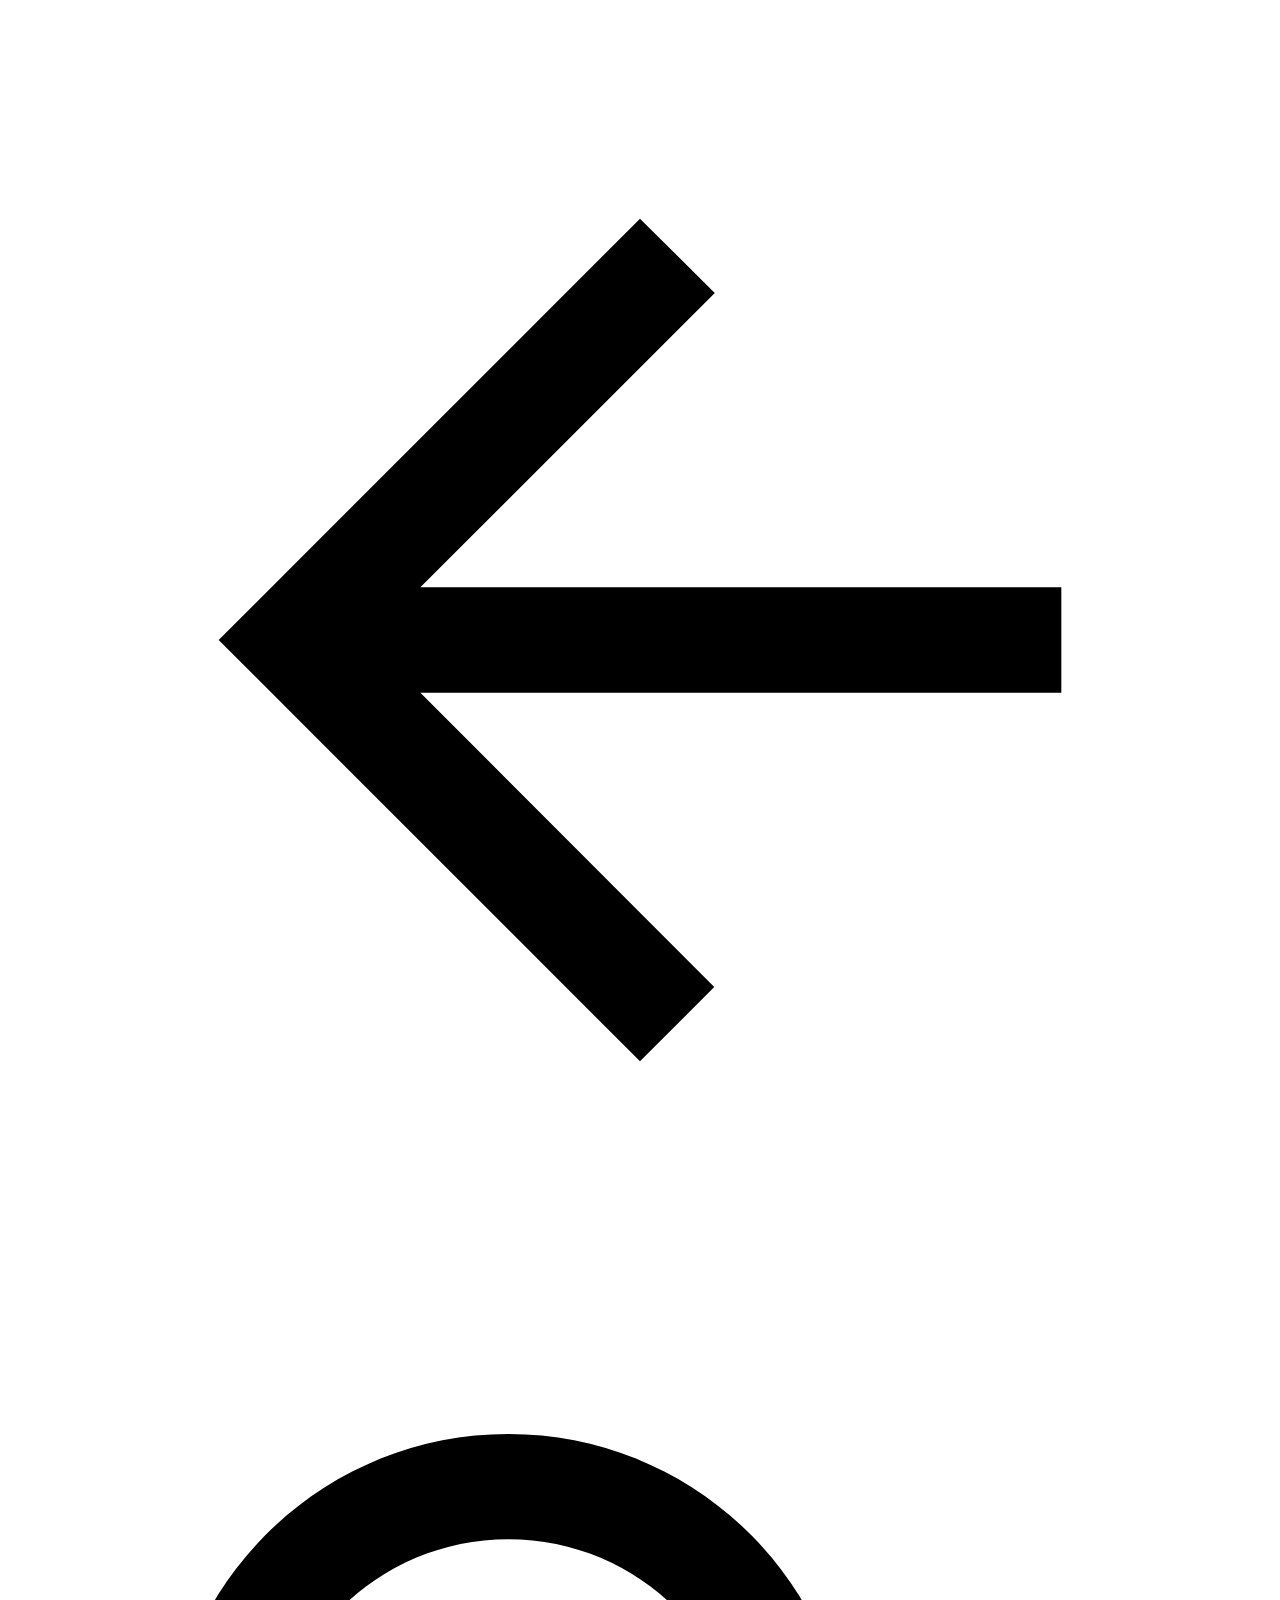
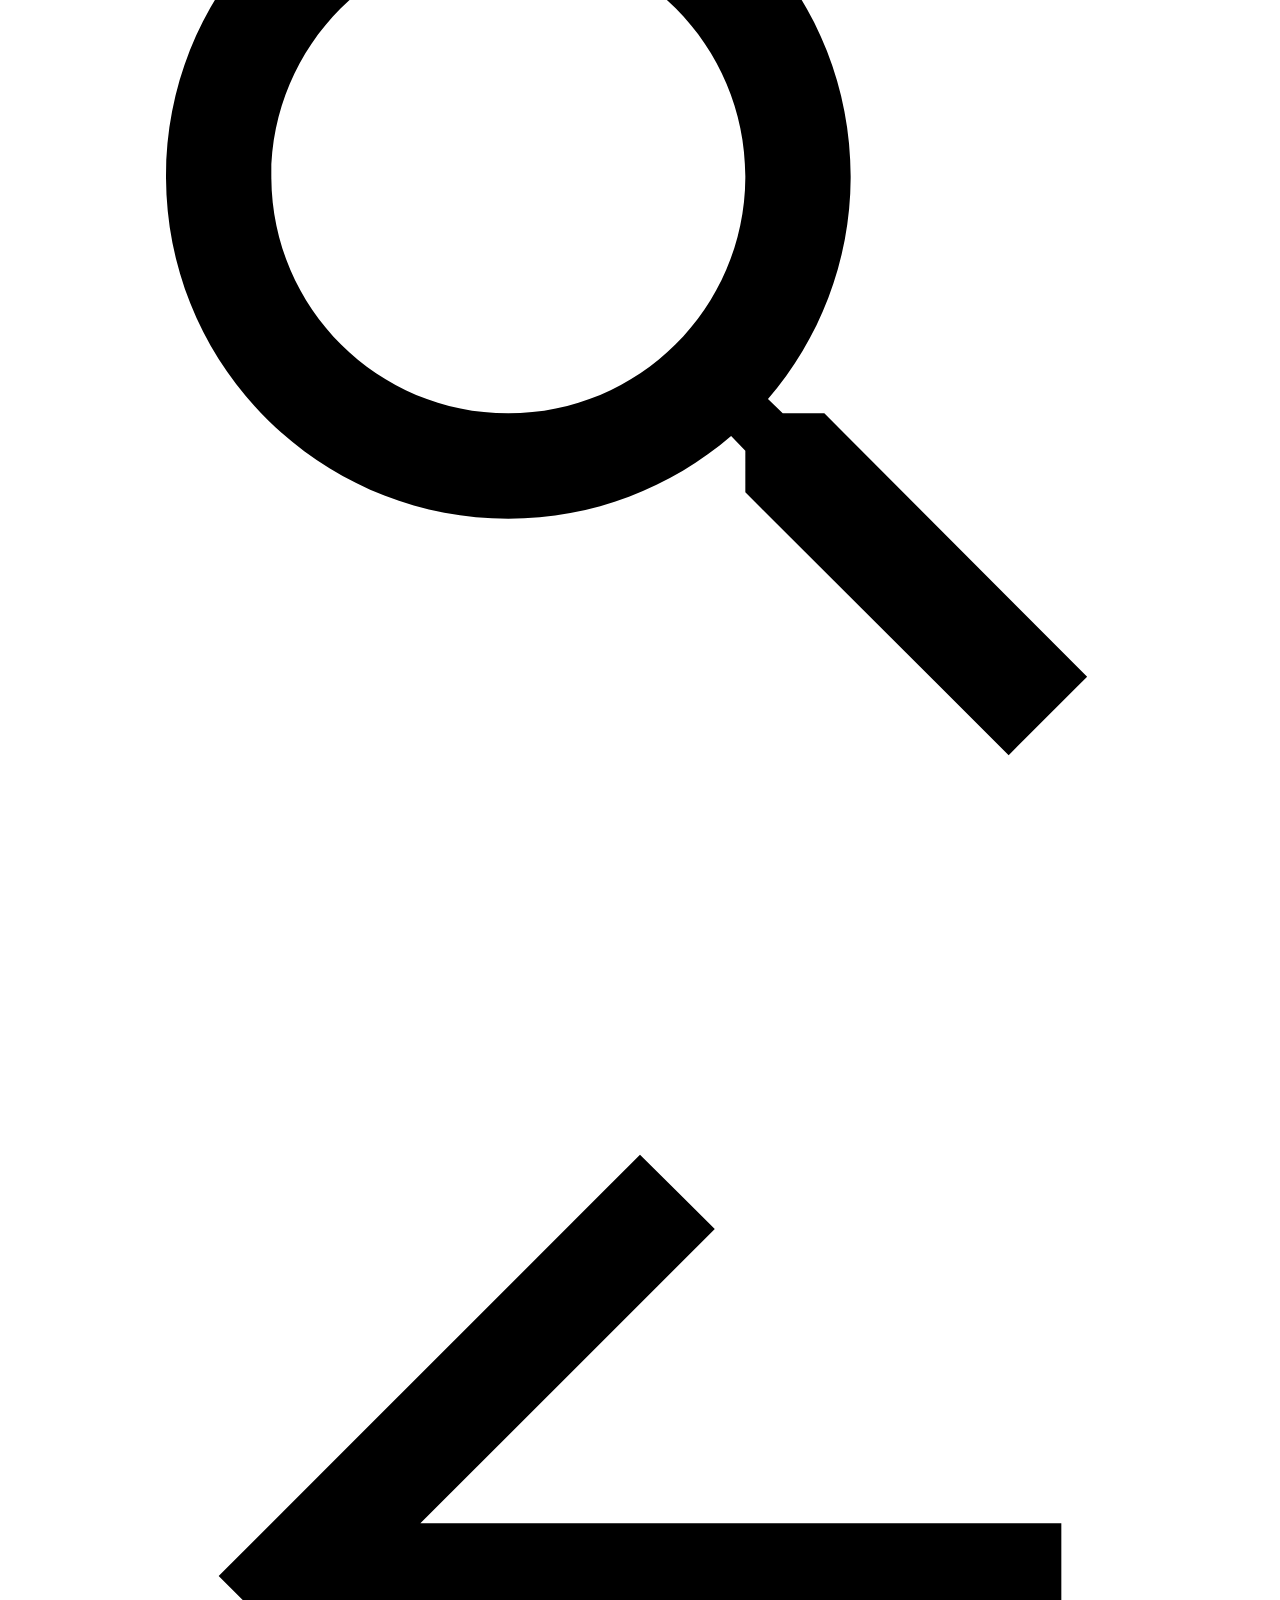
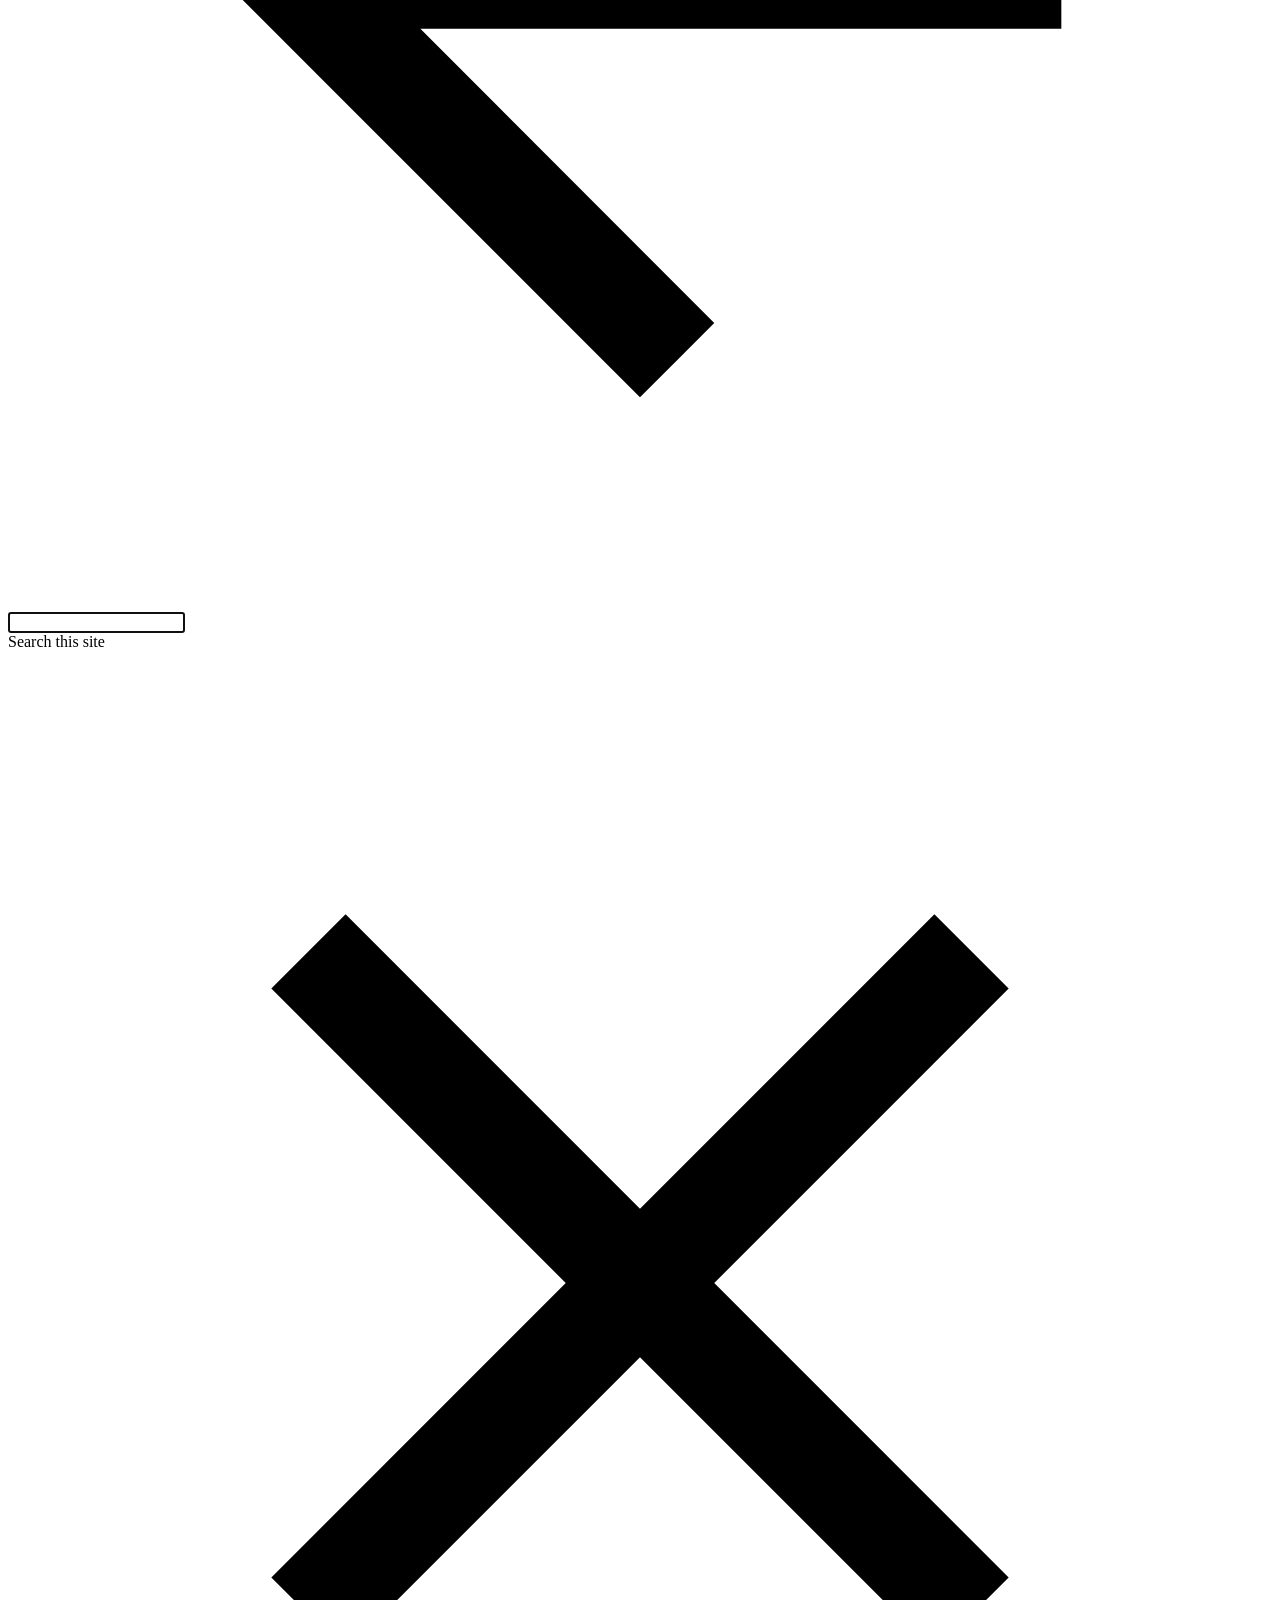
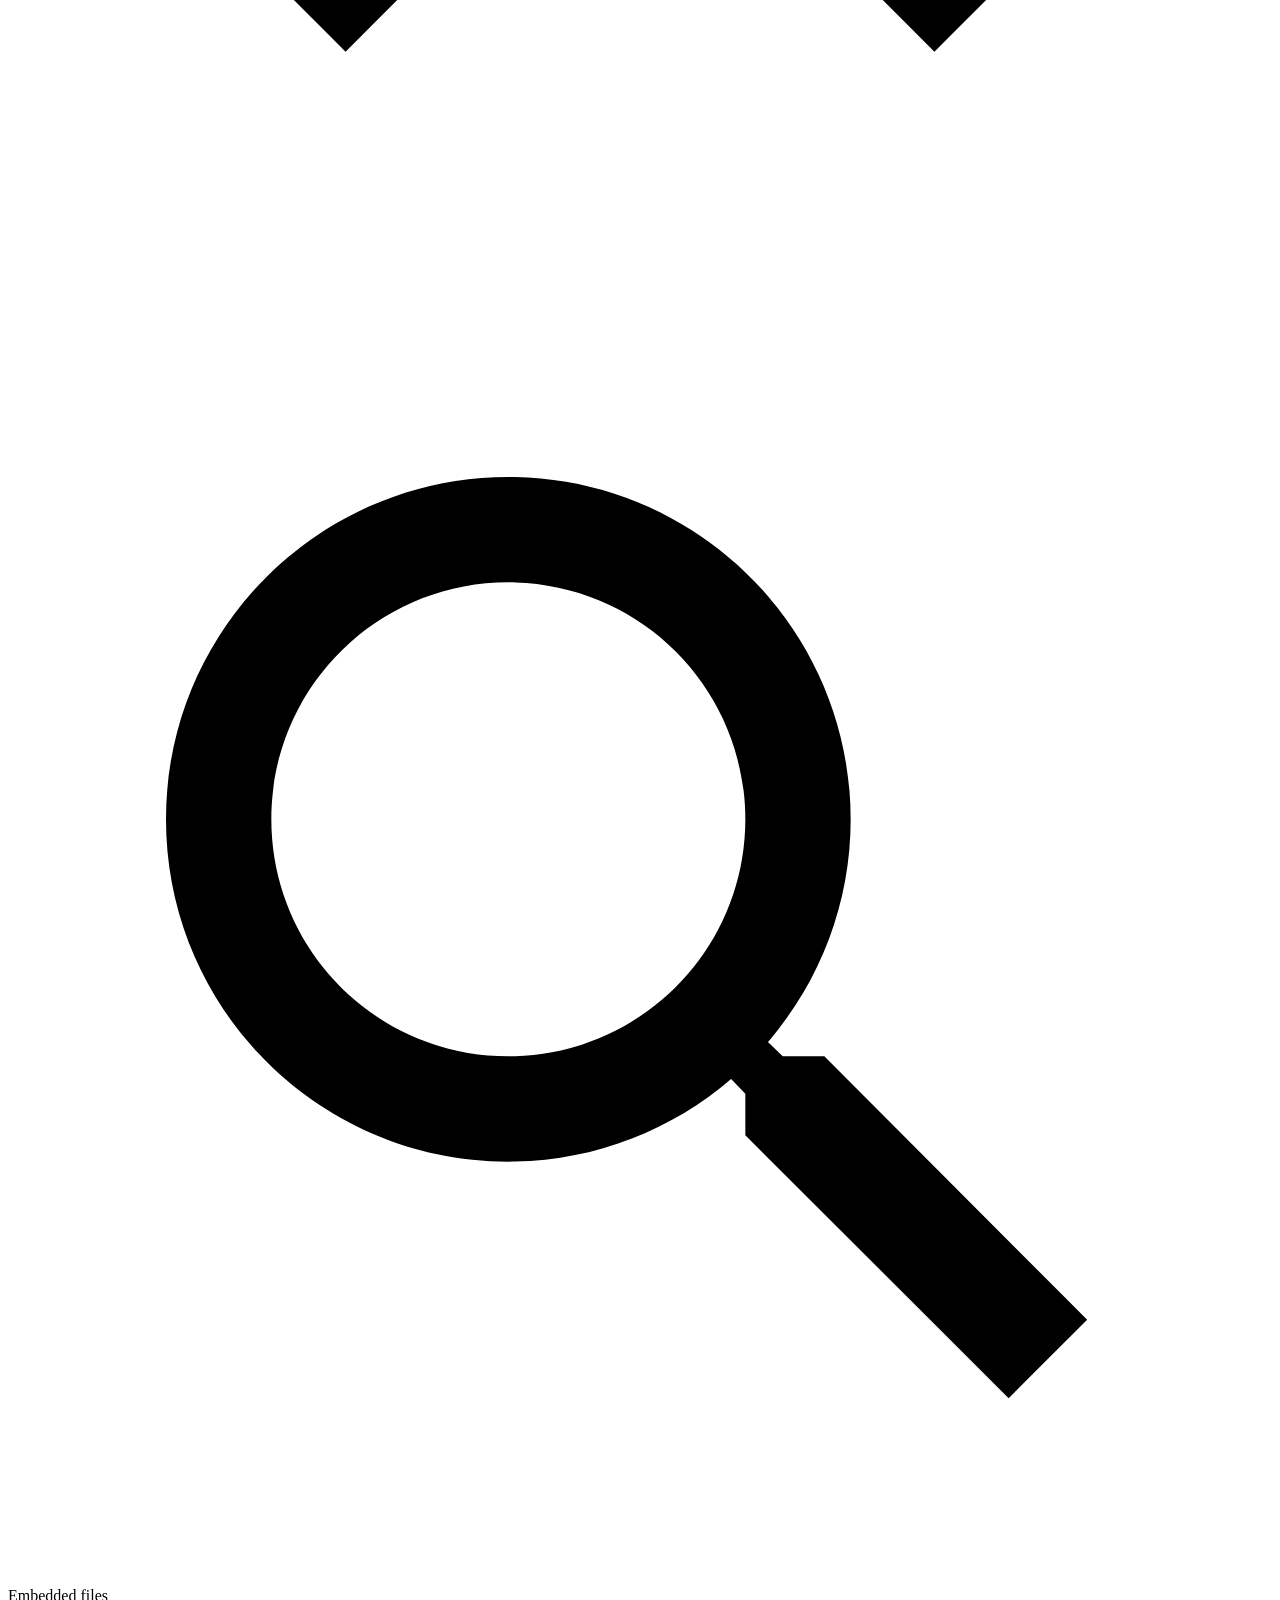
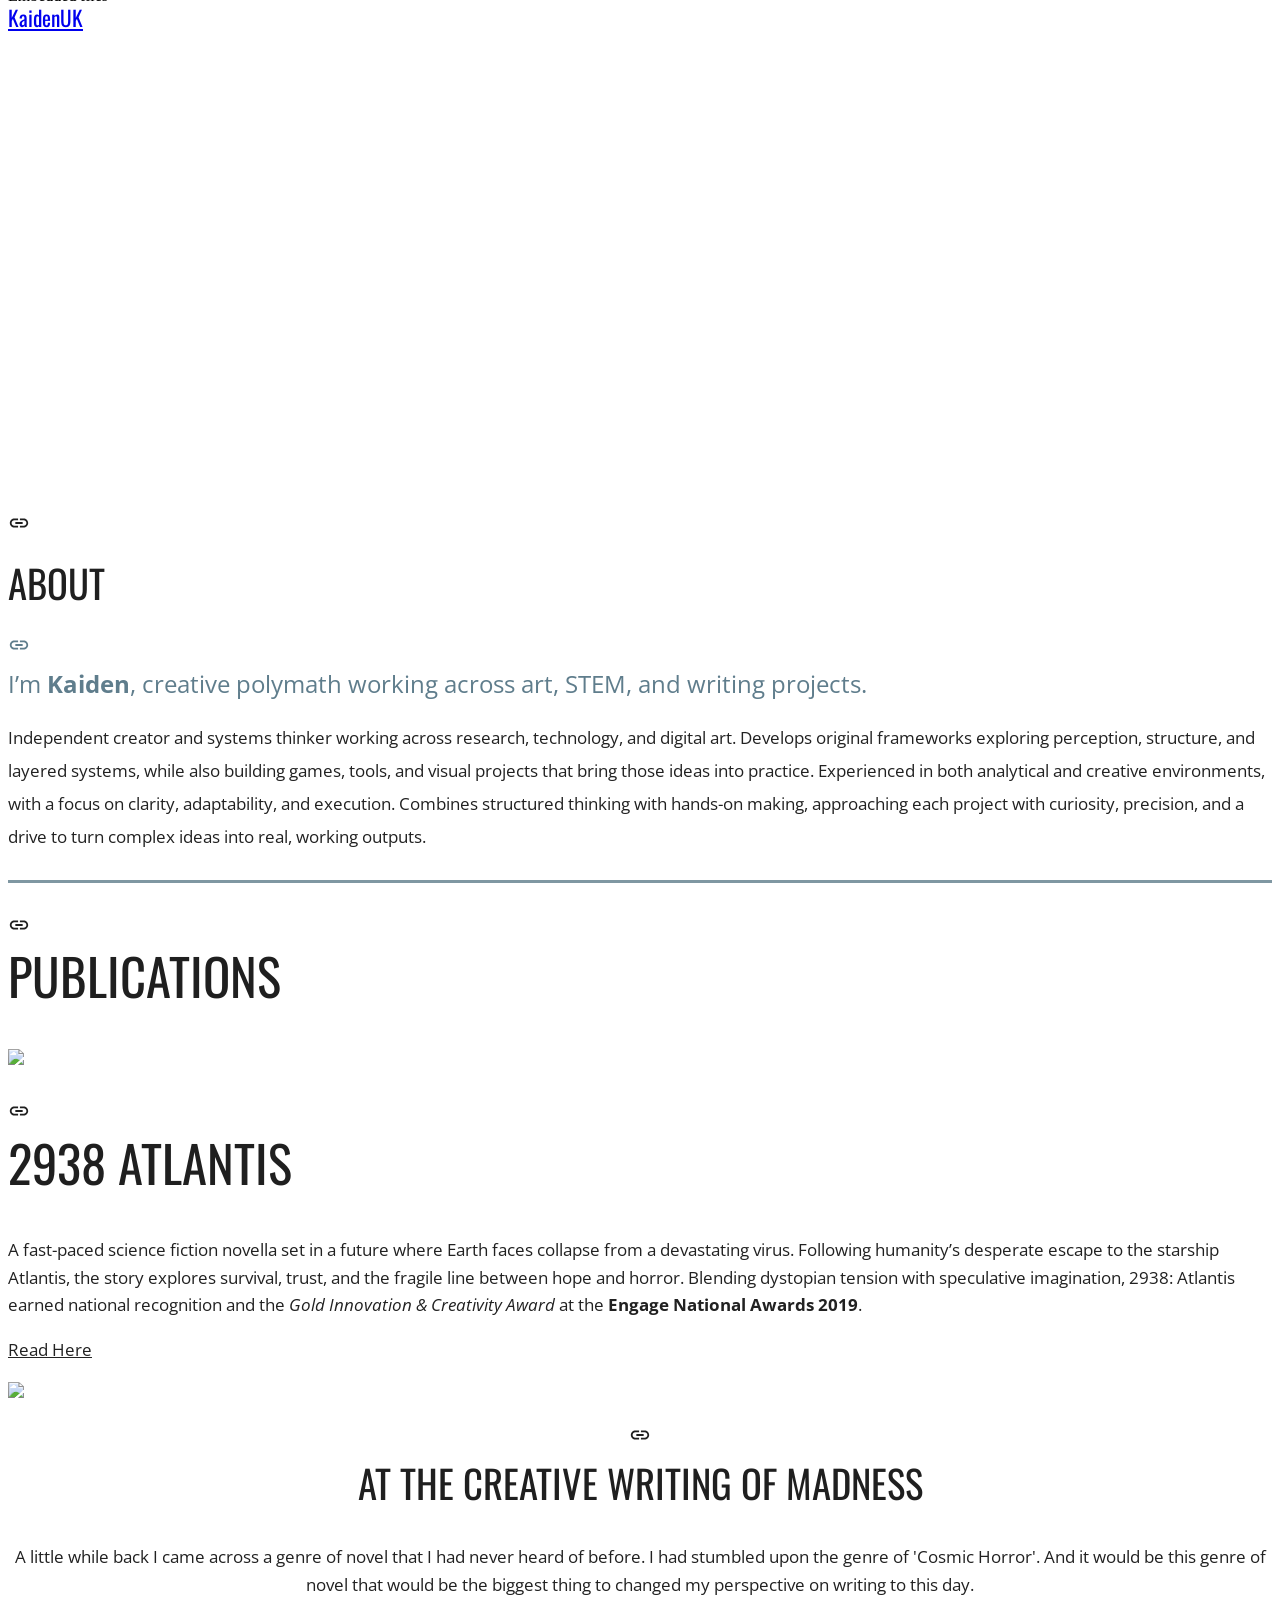
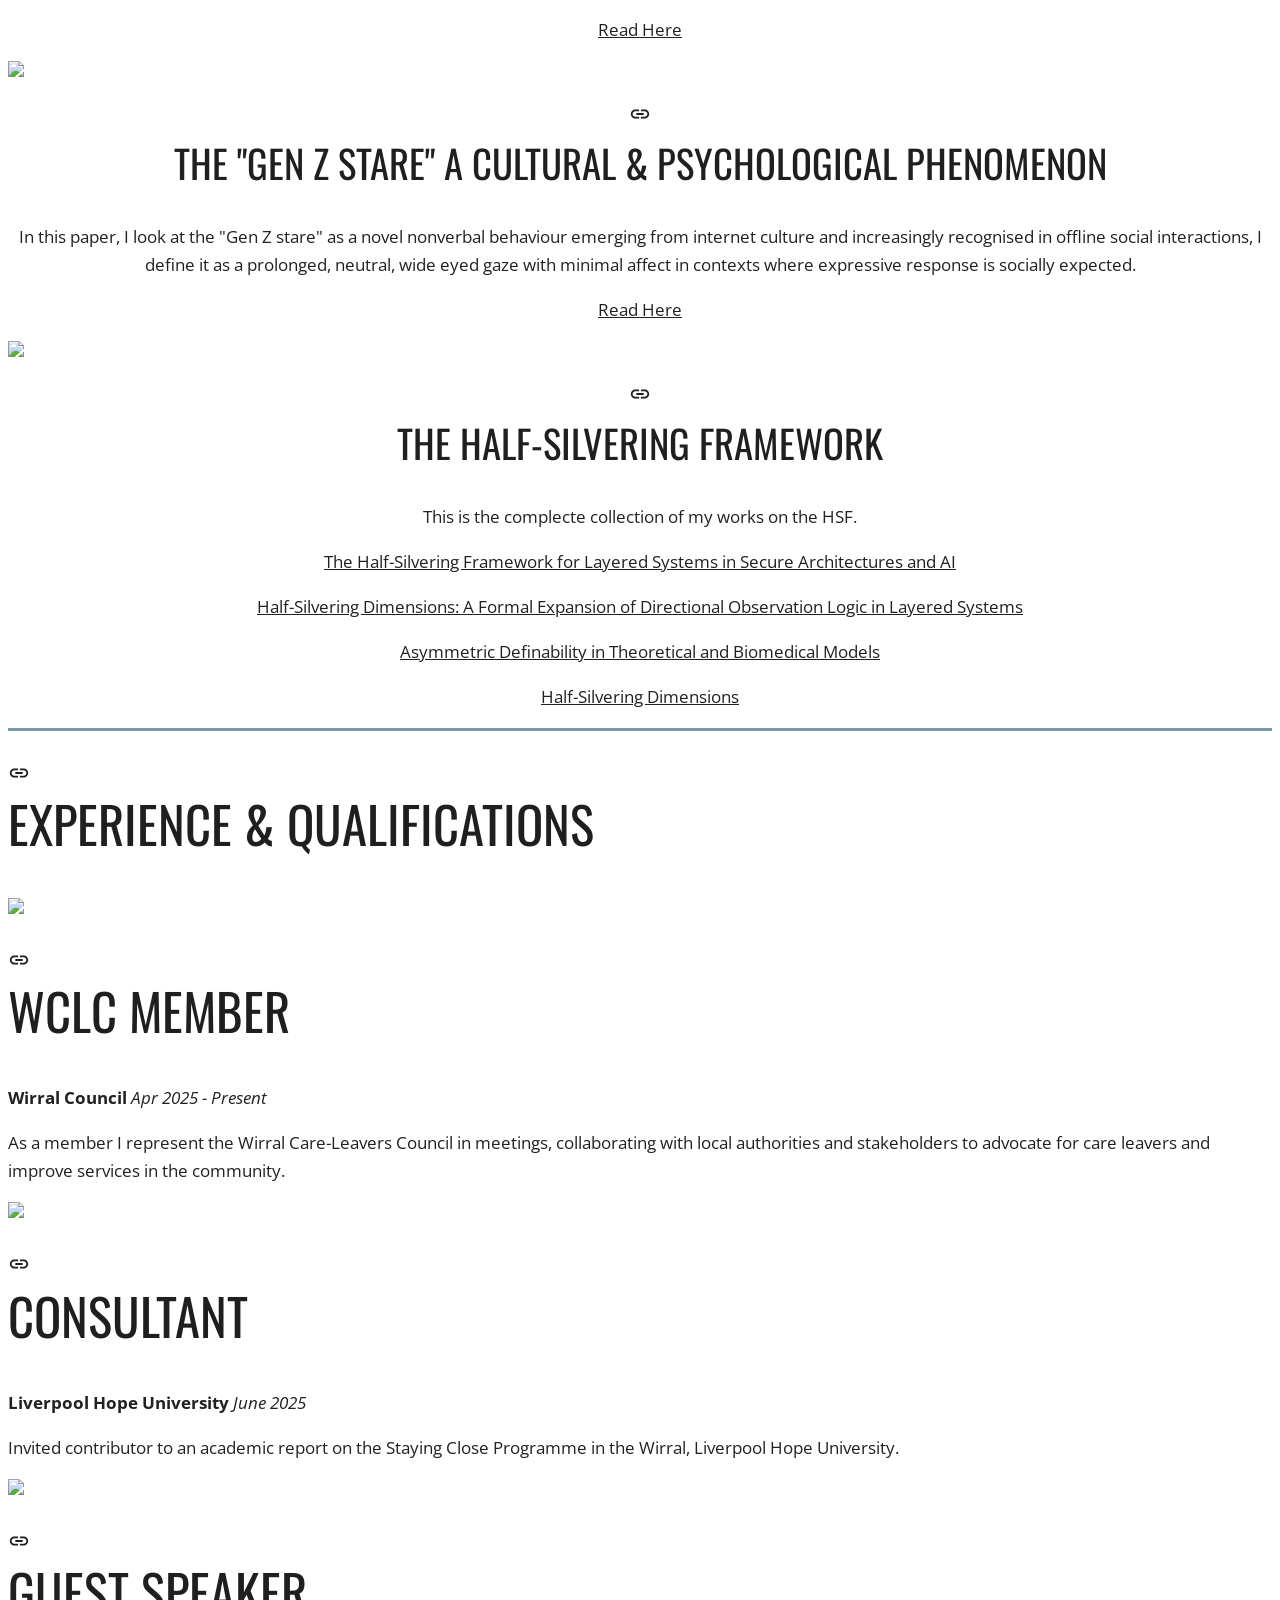
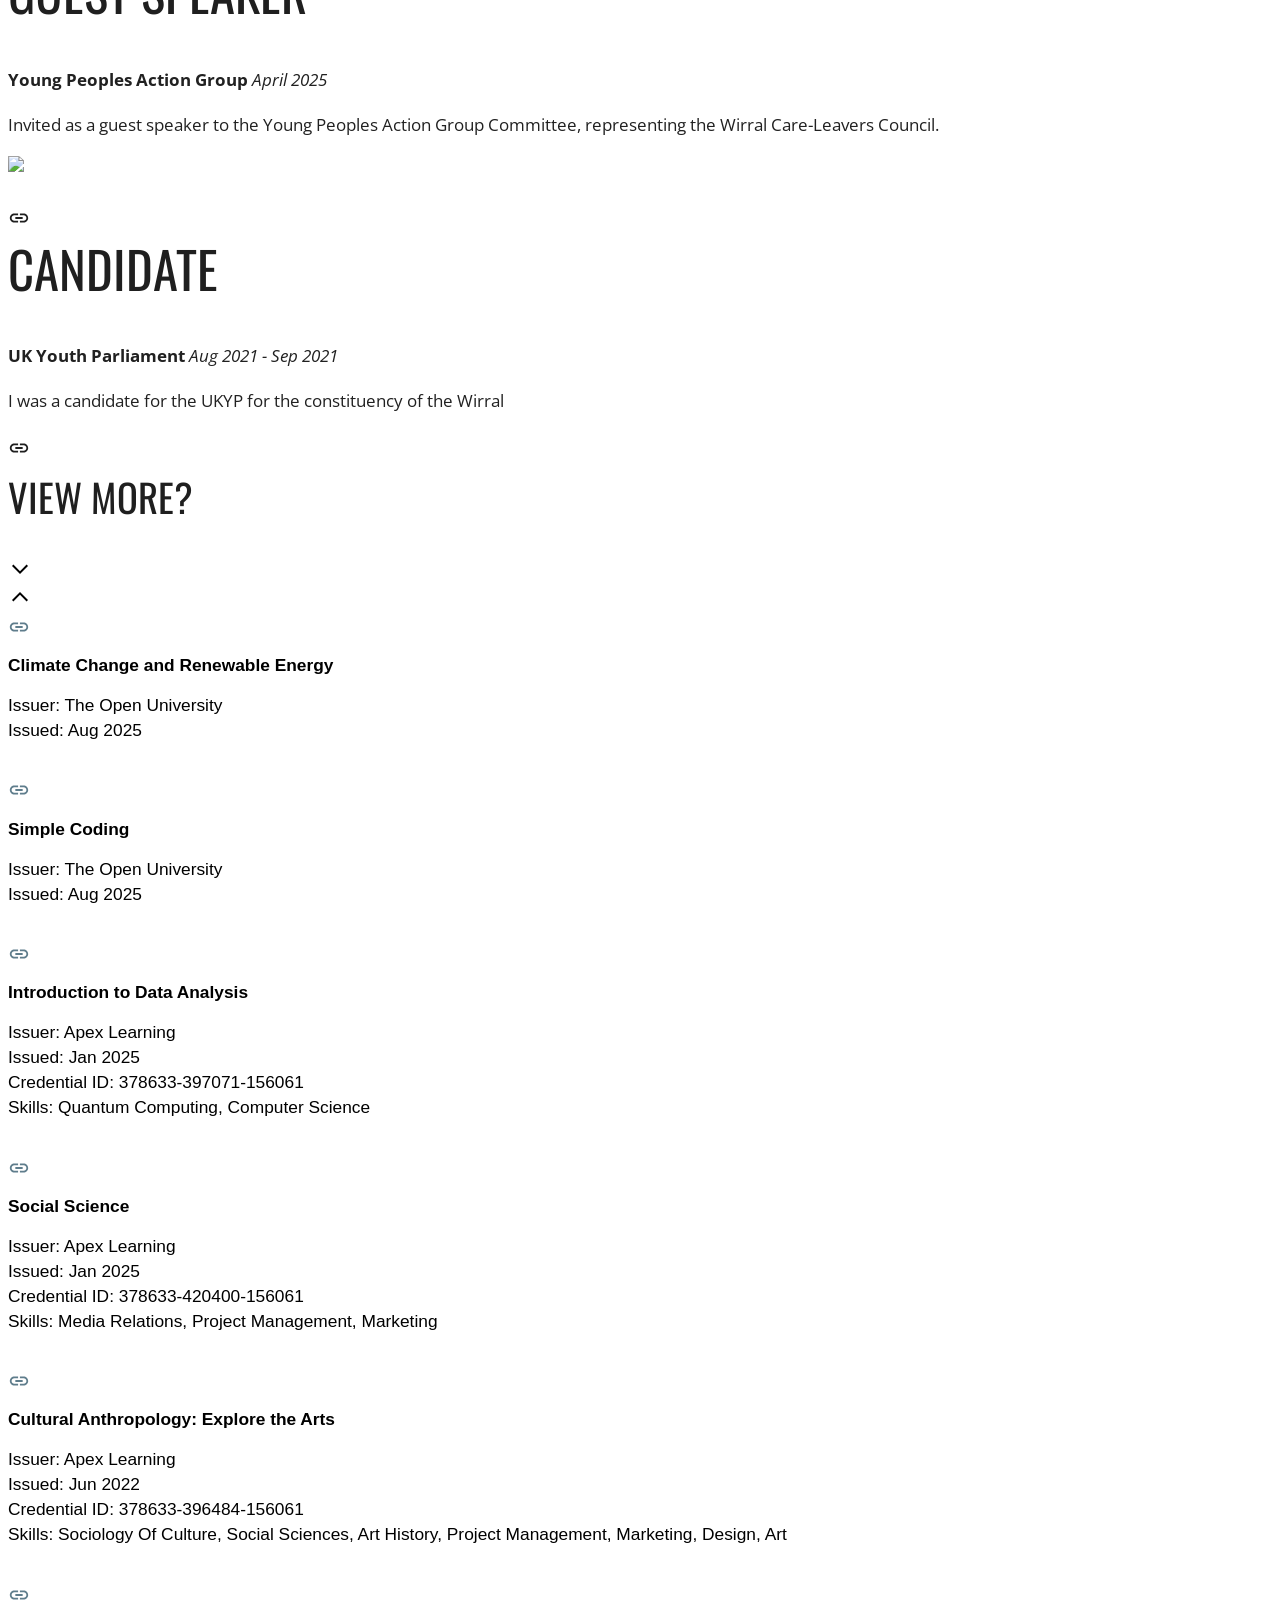
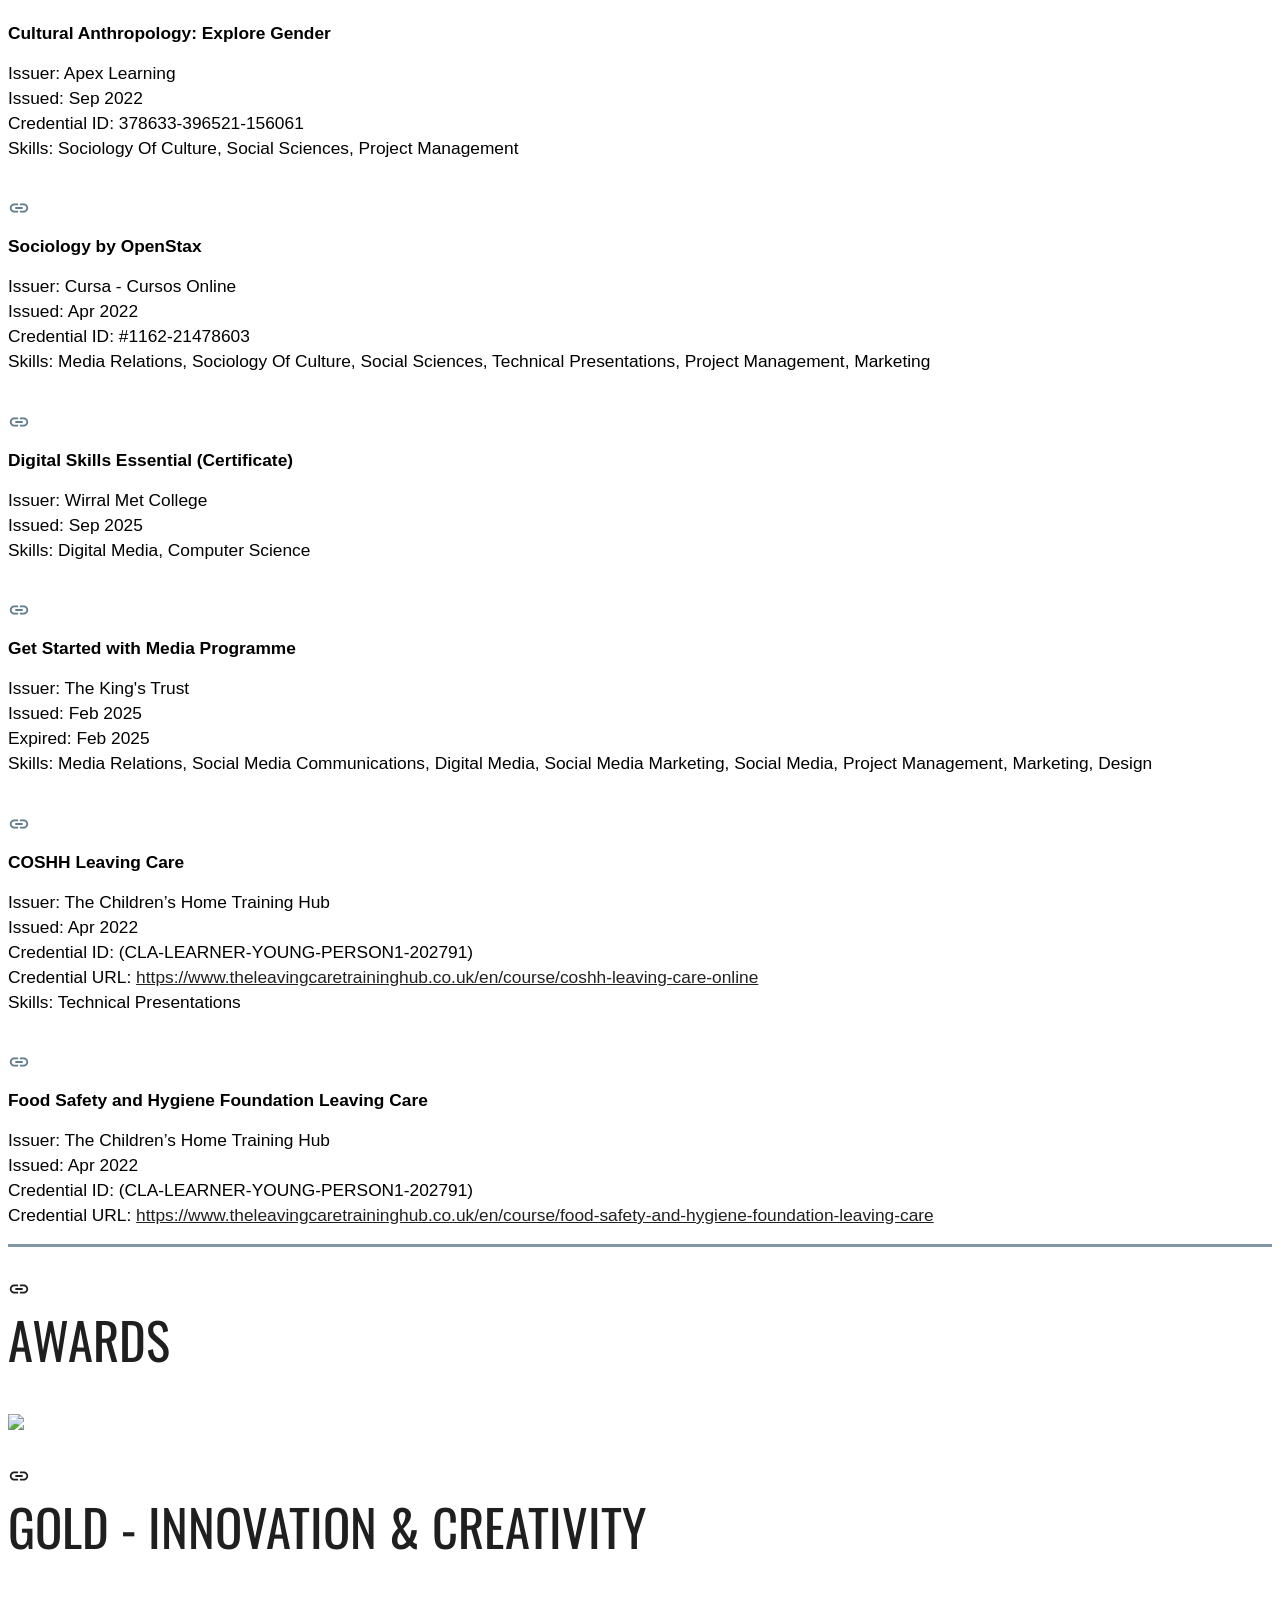
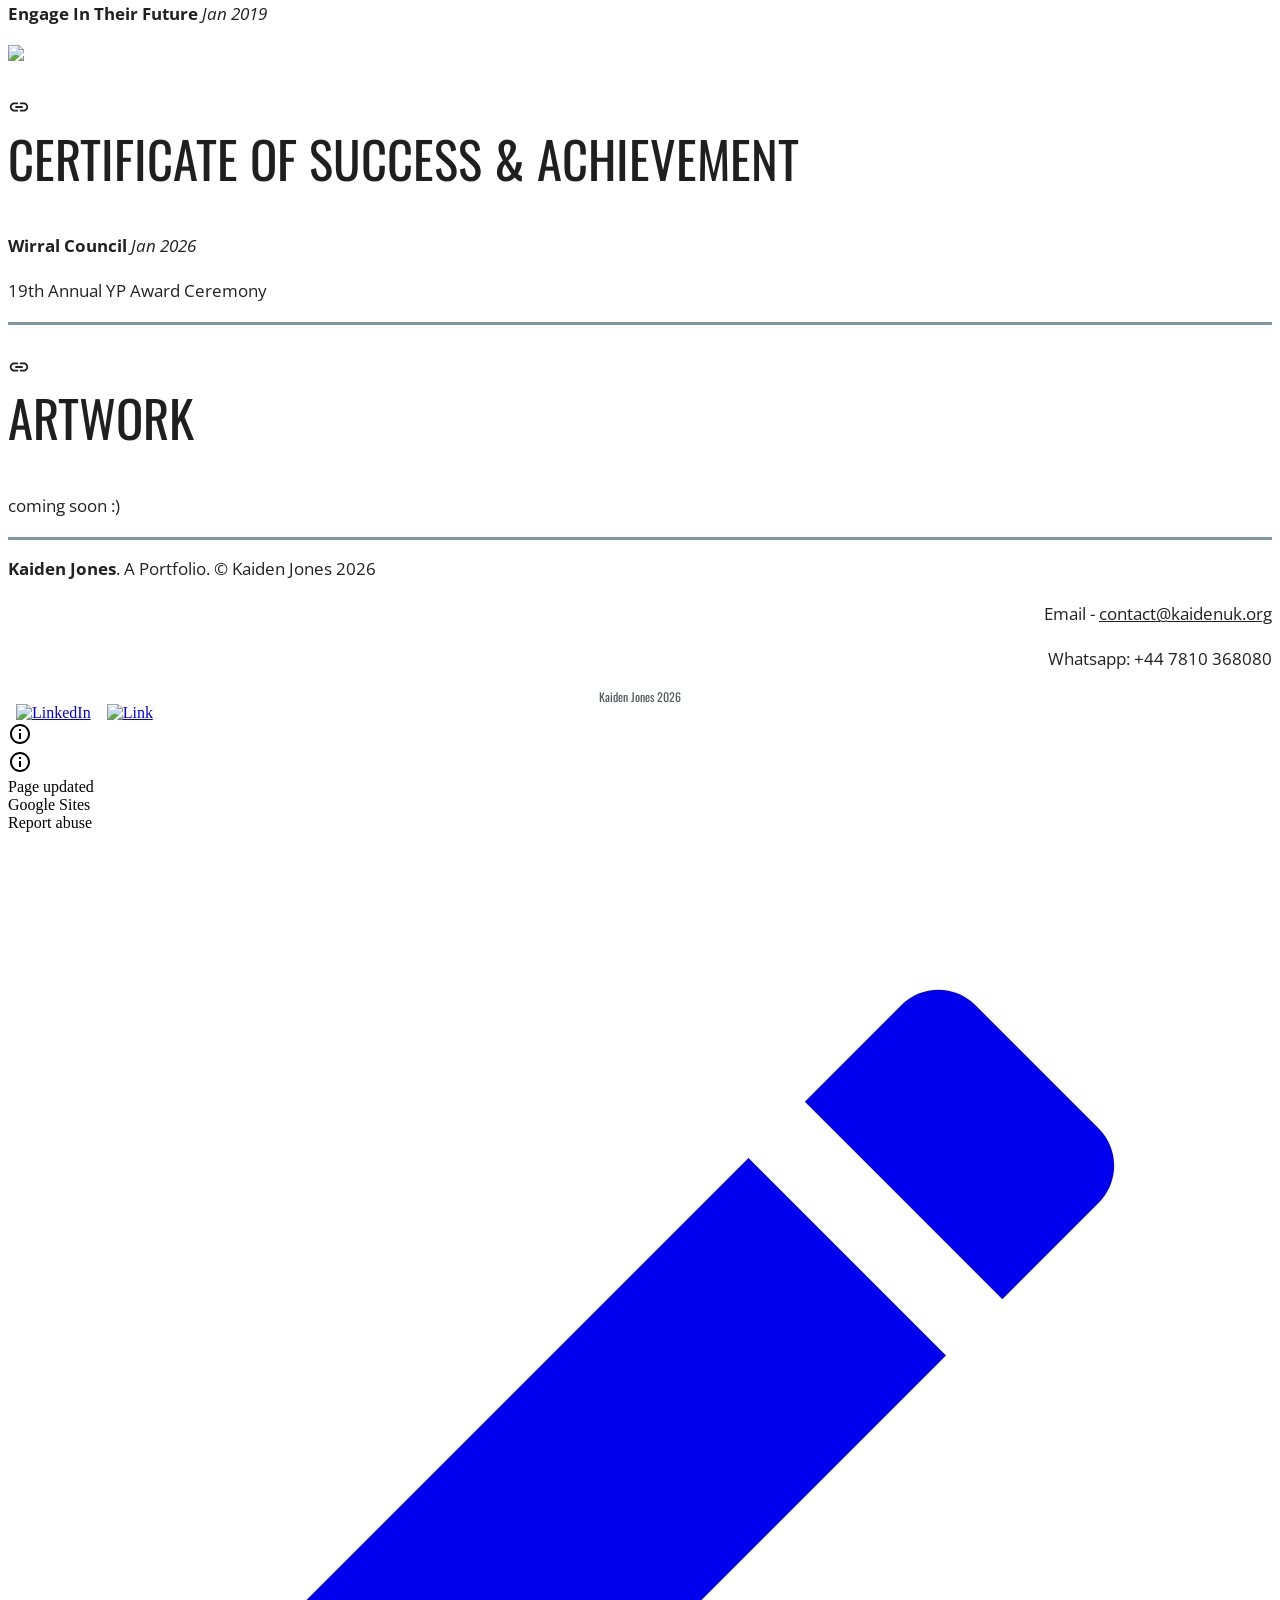
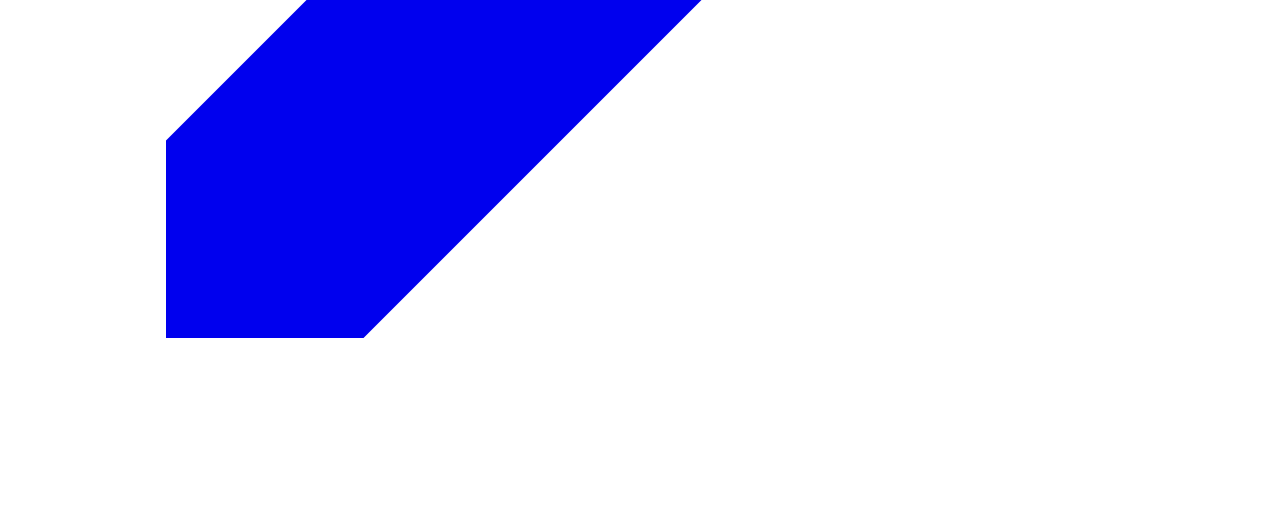
==== index.html @ 27b577cb "index.html" ====
<!DOCTYPE html><html lang="en-GB" itemscope itemtype="http://schema.org/WebPage"><head><script nonce="SX64LclQl0pwLWZlVov6HQ">window['ppConfig'] = {productName: '6b8ce7c01e3dacd3d2c7a8cd322ff979', deleteIsEnforced:  false , sealIsEnforced:  false , heartbeatRate:  0.5 , periodicReportingRateMillis:  60000.0 , disableAllReporting:  false };(function(){'use strict';function k(a){var b=0;return function(){return b<a.length?{done:!1,value:a[b++]}:{done:!0}}}function l(a){var b=typeof Symbol!="undefined"&&Symbol.iterator&&a[Symbol.iterator];if(b)return b.call(a);if(typeof a.length=="number")return{next:k(a)};throw Error(String(a)+" is not an iterable or ArrayLike");}var m=typeof Object.defineProperties=="function"?Object.defineProperty:function(a,b,c){if(a==Array.prototype||a==Object.prototype)return a;a[b]=c.value;return a};
function n(a){a=["object"==typeof globalThis&&globalThis,a,"object"==typeof window&&window,"object"==typeof self&&self,"object"==typeof global&&global];for(var b=0;b<a.length;++b){var c=a[b];if(c&&c.Math==Math)return c}throw Error("Cannot find global object");}var p=n(this);function q(a,b){if(b)a:{var c=p;a=a.split(".");for(var d=0;d<a.length-1;d++){var e=a[d];if(!(e in c))break a;c=c[e]}a=a[a.length-1];d=c[a];b=b(d);b!=d&&b!=null&&m(c,a,{configurable:!0,writable:!0,value:b})}}
q("Object.is",function(a){return a?a:function(b,c){return b===c?b!==0||1/b===1/c:b!==b&&c!==c}});q("Array.prototype.includes",function(a){return a?a:function(b,c){var d=this;d instanceof String&&(d=String(d));var e=d.length;c=c||0;for(c<0&&(c=Math.max(c+e,0));c<e;c++){var f=d[c];if(f===b||Object.is(f,b))return!0}return!1}});
q("String.prototype.includes",function(a){return a?a:function(b,c){if(this==null)throw new TypeError("The 'this' value for String.prototype.includes must not be null or undefined");if(b instanceof RegExp)throw new TypeError("First argument to String.prototype.includes must not be a regular expression");return this.indexOf(b,c||0)!==-1}});function r(a,b,c){a("https://csp.withgoogle.com/csp/proto/"+encodeURIComponent(b),JSON.stringify(c))}function t(){var a;if((a=window.ppConfig)==null?0:a.disableAllReporting)return function(){};var b,c,d,e;return(e=(b=window)==null?void 0:(c=b.navigator)==null?void 0:(d=c.sendBeacon)==null?void 0:d.bind(navigator))!=null?e:u}function u(a,b){var c=new XMLHttpRequest;c.open("POST",a);c.send(b)}
function v(){var a=(w=Object.prototype)==null?void 0:w.__lookupGetter__("__proto__"),b=x,c=y;return function(){var d=a.call(this),e,f,g,h;r(c,b,{type:"ACCESS_GET",origin:(f=window.location.origin)!=null?f:"unknown",report:{className:(g=d==null?void 0:(e=d.constructor)==null?void 0:e.name)!=null?g:"unknown",stackTrace:(h=Error().stack)!=null?h:"unknown"}});return d}}
function z(){var a=(A=Object.prototype)==null?void 0:A.__lookupSetter__("__proto__"),b=x,c=y;return function(d){d=a.call(this,d);var e,f,g,h;r(c,b,{type:"ACCESS_SET",origin:(f=window.location.origin)!=null?f:"unknown",report:{className:(g=d==null?void 0:(e=d.constructor)==null?void 0:e.name)!=null?g:"unknown",stackTrace:(h=Error().stack)!=null?h:"unknown"}});return d}}function B(a,b){C(a.productName,b);setInterval(function(){C(a.productName,b)},a.periodicReportingRateMillis)}
var D="constructor __defineGetter__ __defineSetter__ hasOwnProperty __lookupGetter__ __lookupSetter__ isPrototypeOf propertyIsEnumerable toString valueOf __proto__ toLocaleString x_ngfn_x".split(" "),E=D.concat,F=navigator.userAgent.match(/Firefox\/([0-9]+)\./),G=(!F||F.length<2?0:Number(F[1])<75)?["toSource"]:[],H;if(G instanceof Array)H=G;else{for(var I=l(G),J,K=[];!(J=I.next()).done;)K.push(J.value);H=K}var L=E.call(D,H),M=[];
function C(a,b){for(var c=[],d=l(Object.getOwnPropertyNames(Object.prototype)),e=d.next();!e.done;e=d.next())e=e.value,L.includes(e)||M.includes(e)||c.push(e);e=Object.prototype;d=[];for(var f=0;f<c.length;f++){var g=c[f];d[f]={name:g,descriptor:Object.getOwnPropertyDescriptor(Object.prototype,g),type:typeof e[g]}}if(d.length!==0){c=l(d);for(e=c.next();!e.done;e=c.next())M.push(e.value.name);var h;r(b,a,{type:"SEAL",origin:(h=window.location.origin)!=null?h:"unknown",report:{blockers:d}})}};var N=Math.random(),O=t(),P=window.ppConfig;P&&(P.disableAllReporting||P.deleteIsEnforced&&P.sealIsEnforced||N<P.heartbeatRate&&r(O,P.productName,{origin:window.location.origin,type:"HEARTBEAT"}));var y=t(),Q=window.ppConfig;if(Q)if(Q.deleteIsEnforced)delete Object.prototype.__proto__;else if(!Q.disableAllReporting){var x=Q.productName;try{var w,A;Object.defineProperty(Object.prototype,"__proto__",{enumerable:!1,get:v(),set:z()})}catch(a){}}
(function(){var a=t(),b=window.ppConfig;b&&(b.sealIsEnforced?Object.seal(Object.prototype):b.disableAllReporting||(document.readyState!=="loading"?B(b,a):document.addEventListener("DOMContentLoaded",function(){B(b,a)})))})();}).call(this);
</script><meta charset="utf-8"><script nonce="SX64LclQl0pwLWZlVov6HQ">var DOCS_timing={}; DOCS_timing['sl']=new Date().getTime();</script><script nonce="SX64LclQl0pwLWZlVov6HQ">function _DumpException(e) {throw e;}</script><script data-id="_gd" nonce="SX64LclQl0pwLWZlVov6HQ">window.WIZ_global_data = {"K1cgmc":"%.@.[null,null,null,[1,1,[1775754361,625626000],4],null,25]]","gnD3ee":"%.@.null,null,null,\"https://drive.google.com/viewer/main\"]","nQyAE":{}};</script><script nonce="SX64LclQl0pwLWZlVov6HQ">_docs_flag_initialData={"atari-emtpr":false,"atari-eibrm":false,"atari-eipim":false,"atari-etm":false,"atari-mfsnd":10,"docs-text-elawpc":false,"docs-text-usc":true,"atari-bae":false,"docs-text-etsrdpn":false,"docs-text-etsrds":false,"docs-text-endes":false,"docs-text-escpv":true,"docs-text-ecfs":false,"docs-text-eetxp":false,"docs-text-ettctvs":false,"docs-text-escoubs":false,"docs-text-escivs":false,"docs-text-escitrbs":false,"docs-text-eiosmc":false,"docs-text-epsi":false,"docs-text-esic":false,"docs-text-etb":false,"docs-text-esbefr":false,"docs-etshc":false,"docs-text-tbcb":2.0E7,"docs-efsmsdl":false,"docs-text-etof":false,"docs-text-ehlb":false,"docs-text-dwit":false,"docs-text-elawp":false,"docs-eec":true,"docs-esff":false,"docs-ets":false,"docs-idu":false,"docs-sup":"","docs-dli":false,"docs-liap":"/naLogImpressions","ilcm":{"eui":"AHKXmL3lqKMvBb2GsAT6eEJ0xnQlqvWygOxk8jkKD2yC-u06AXshKh8dilwmXDc4tZ5sLWXq_Z-B","je":1,"sstu":1775842545816479,"si":"CKCn-4Dp45MDFcLHzgAdpVMHgg","gsc":null,"ei":[5703839,5704621,5706832,5706836,5738513,5738529,5740798,5740814,5743108,5743124,5747263,5762243,5762259,5767835,5767851,5773662,5773678,5774836,5774852,5776501,5776517,5798980,5798996,14101306,14101502,14101510,14101534,49472063,49472071,49644015,49644023,49769337,49769345,49822921,49822929,49823164,49823172,49833462,49833470,49842855,49842863,49924706,49924714,49943139,49943147,50266222,50266230,50273528,50273536,50297076,50297084,50503779,50503787,50549555,50549563,50561343,50561351,50586962,50586970,70971256,70971264,71079938,71079946,71085241,71085249,71120968,71120976,71387889,71387897,71465947,71465955,71528597,71528605,71530083,71530091,71544834,71544842,71546425,71546433,71652641,71658040,71658048,71659813,71659821,71689860,71689868,71710040,71710048,71742921,71742937,71798420,71798436,71825383,71825391,71855000,71855008,71897827,71897835,71960540,71960548,94327671,94327679,94353368,94353376,94434257,94434265,94507744,94507752,94523168,94523176,94624865,94624873,94629757,94629765,94660795,94660803,94661802,94661810,94692298,94692306,94744856,94744864,94785229,94785237,94818988,94818993,94819001,94819006,94819061,94819066,94819453,94819458,94864653,94864661,94902290,94902298,94904089,94904097,94918952,94918960,94940194,95087186,95087194,95087217,95087225,95112873,95112881,95182369,95182375,95314802,95314810,95317482,95317490,99251983,99251991,99368792,99368800,99402331,99402339,99440853,99440861,99457807,99457815,101492731,101492739,101519280,101519288,101562406,101562414,101629726,101629734,101631191,101631199,101687117,101687125,101836971,101836979,101837416,101837424,101855239,101855247,101887674,101887682,101917185,101917193,101922739,101922747,101922880,101922888,101933481,101933489,102030642,102030650,102059541,102059549,102070930,102070938,102074087,102074095,102146687,102146695,102161447,102161455,102198282,102198290,102199034,102199050,102244489,102244497,102249831,102262249,102262257,102280628,102280636,102287864,102287872,102343036,102343044,102343380,102343388,102402679,102402687,102430621,102430629,102469860,102469868,102517339,102517344,102548521,102548529,102673375,102685384,102685389,102685929,102685934,102690600,102690608,102691157,102691162,102691290,102691295,102718396,102721209,102721214,102727402,102727407,102741226,102741234,102762315,102762323,102787563,102807790,102807798,102867835,102867843,102883758,102883766,102903660,102903668,102909750,102909755,102921493,102921501,102925819,102925827,102926523,102926531,102932587,102932595,102944189,102944194,102944268,102944273,102944503,102944508,102944582,102944587,102944680,102944685,102944785,102944790,102956685,102956693,102972669,102972677,102973360,102973368,102988272,102988277,103011418,103011426,103127899,103127907,103163044,103163052,103176010,103176018,103281950,103281955,103285966,103285974,103286444,103286452,103288306,103288314,103289103,103289108,103289273,103289278,103296034,103296042,103322521,103322529,103326407,103326415,103343830,103343838,103354296,103354304,103354852,103354860,103355353,103355361,103355643,103355651,104530130,104573899,104573907,104575332,104575337,104575491,104575496,104575691,104575696,104575894,104615595,104615603,104699504,104699512,104761751,104761759,104857655,104857663,104907811,104907819,104940397,104940405,104962265,104975008,104975016,104976617,104976625,104983169,104983177,105082097,105082105,105112583,105112588,105114679,105114687,105117307,105117315,105125317,105125325,105140245,105140253,105180894,105180902,105283687,105283695,105292835,105292843,105302073,105302081,105346285,105346293,105360418,105360426,105373824,105373832,105393811,105393819,105439171,105439179,115509982,115509990,115601129,115601137,115626258,115626266,115626439,115626447,115669258,115669266,115779821,115779829,115780458,115780466,115818438,115818443,115909741,115909749,115990671,115990679,116059345,116059353,116176809,116176817,116221334,116221342,116235476,116235481,116250605,116250613,116276461,116276469,116307750,116361234,116372477,116372485,116407665,116416034,116416042,116421291,116421299,116425644,116448407,116449516,116459679,116470832,116495787,116496398,116538516,116538524,116542687,116550348,116561088,116561093,116561273,116561278,116567571,116567576,116593749,116609471,116609479,116613094,116613710,116685399,116685789,116704081,116704119,116714309,116714312,116763209,116763217,116783822,116783827,116786198,116830428,116830433,116840681,116840686,116858277,116858282,116874913,116877099,116919494,116923675,116924992,116980487,116980495,116999226,116999234,117021158,117021174,117026763,117026878,117026880,117037068,117037076,117037621,117037625,117070445,117070450,117070807,117070812,117136347,117166647,117228238,117228254,117268957,117268965,117290330,117290338,117309374,117309382,117381059,117381067,117382832,117410074,117457958,117457966,117461422,117461586,117528468,117528471,117530136,117556935,117557280,117617889,117632590,117642488,117660012,117660020,117683635,117706016,117707653,117707661,117711596,117736030,117755703,117755716,117755820,117756394,117757375,117775368,117786785,117786793,117792032,117803807,117840095,117842165,117842181,117848945,117848953,117859867,117859914,117888878,117888886,117895900,117895908,117924608,117995679,117995685,117995689,117995696,117995703,117997204,117999163,118000445,118010933,118044534,118094558,118094563,118155411,118171121,118171213,118172011,118179262,118219914,118246247,118254619,118269184,118275356,118347706,118348084,118349356,118364657,118367791,118373667,118509494],"crc":0,"cvi":[]},"docs-ccdil":false,"docs-eil":true,"info_params":{"token":"AHL0AtIer7kzm27oxUUeSGkMD1bpWz6I8Q:1775842545724"},"buildLabel":"editors.sites-viewer-frontend_20260406.02_p0","docs-show_debug_info":false,"atari-jefp":"/_/view/jserror","docs-jern":"view","atari-rhpp":"/_/view","docs-ecuach":false,"docs-cclt":2033,"docs-ecci":true,"docs-esi":false,"docs-efypr":true,"docs-eyprp":true,"docs-li":"104240","docs-trgthnt":"","docs-etmhn":false,"docs-thnt":"","docs-hbt":[],"docs-hdet":["nMX17M8pQ0kLUkpsP190WPbQDRJQ","17hED8kG50kLUkpsP190TThQn3DA","BDNZR4PXx0kLUkpsP190SJtNPkYt","Etj5wJCQk0kLUkpsP190NwiL8UMa","xCLbbDUPA0kLUkpsP190XkGJiPUm","2NUkoZehW0kLUkpsP190UUNLiXW9","yuvYtd5590kLUkpsP190Qya5K4UR","ZH4rzt2uk0kLUkpsP190UDkF5Bkq","uQUQhn57A0kLUkpsP190WHoihP41","93w8zoRF70kLUkpsP190TxXbtSeV","fAPatjr1X0kLUkpsP190SaRjNRjw","T4vgqqjK70kLUkpsP190ScPehgAW","JyFR2tYWZ0kLUkpsP190Rn3HzkxT","ufXj7vmeJ0kLUkpsP190QURhvJn2","KFks7UeZ30kLUkpsP190UUMR6cvh","LcTa6EjeC0kLUkpsP190RKgvW5qi","s3UFcjGjt0kLUkpsP190Z45ftWRr","o99ewBQXy0kLUkpsP190Nq2qr6tf","PHVyy5uSS0kLUkpsP190SUsYo8gQ","yZn21akid0iSFTCbiEB0WPiGEST3","h2TtqzmQF0kLUkpsP190YPJiQt7p","MZi9vb5UC0kLUkpsP190ReUhvVjy","dSR6SPjB80kLUkpsP190Y3xHa9qA","Bz6B7VmLu0kLUkpsP190W3FeobP7","AiLoubzsd0kLUkpsP190XtYNPgYT","2J3DVQoVh0kLUkpsP190R5wShSrC","MLmbZasLS0kLUkpsP190YHf6Zjsf","S1T4ezMsZ0kLUkpsP190U6GfQUxi","LwAAPYPwi0kLUkpsP190TR4aaiFR","zZpS7TtwA0kLUkpsP190SJfhmHn8","LqadmuFLc0kLUkpsP190VqMgRe9G","PyRpJWvnF0kLUkpsP190X6czxBQU","oiu5UhKXt0kLUkpsP190XWFatA4U","m3m67mpQU0kLUkpsP190RpzeM6tt","N5u4VeWhx0iSFTCbiEB0VUTNdX6g","XM16tjwrD0iSFTCbiEB0NfzvTeuU","ybYTJk1eD0iSFTCbiEB0QV4rkzSF","TgXar1TSG0iSFTCbiEB0SsXMaKuP","JYfGDkExa0iSFTCbiEB0TTQnEDtH","2i9JBUZ3w0iSFTCbiEB0RytbUoNq","pgvTVXNKa0iSFTCbiEB0ShqmBTMR","NsVnd81bW0iSFTCbiEB0RhcXEK9M","rTQirATnb0iSFTCbiEB0W5cPcA7D","wNyww2Syr0iSFTCbiEB0Pzsbemba","DVdpfbqGj0iSFTCbiEB0RP4dMdFg","WKN3dsuG20iSFTCbiEB0NtEYhMK7","S5iPRteXX0iSFTCbiEB0YkMazE6h","6hmou1AcB0iSFTCbiEB0R9rZWXdz","wvo4NcLUj0iSFTCbiEB0Tt7mcVxE","HWuSeN2AB0iSFTCbiEB0PoBwHT2F","rMLvYG5Cd0iSFTCbiEB0VMB6o5sk","EnxXFzAMR0iSFTCbiEB0NxWnFJEU","rTcCMw3BM0mHq3jmV6o0RHeAExRK","HUYzfGVRa0mHq3jmV6o0Uxe2caXK","1XYMmM1Cu0mHq3jmV6o0Z3pEi8xm","xHhMJiXiV0mHq3jmV6o0WB8WinyM","xwSFpxEiU0mHq3jmV6o0PcnvcKmd","4MBkBg26q0mHq3jmV6o0QeKPRMpY","y5g8iW2T80mHq3jmV6o0Nr8SAj4C","W9YRKy3Lb0iSFTCbiEB0Xfs1EfPr","Ed3nhrN8D0iSFTCbiEB0RN4bJ53y","zxDKY7PC10iSFTCbiEB0UDYPJwDZ","bhEyDmbwi0mHq3jmV6o0TngCF1v2","6rKYZ6uHA0mHq3jmV6o0TeDZjgB8","71Deousgx0mHq3jmV6o0WXBQiyzi","sVEZbUAa70mHq3jmV6o0TNq1M7FF","8ZPFZT5nG0mHq3jmV6o0PJ5yoVh4","P55v8p4Lk0mHq3jmV6o0VjggjHMV","QqnZoz9ko0mHq3jmV6o0QskzBcHn","Nq8mdjdGg0mHq3jmV6o0WShxQA39","6nr31z9Wv0mERqSGkGf0VhuvAXWC","RLHeYNm410mERqSGkGf0Y817EUFK","vmx68XtfJ0mERqSGkGf0RCUBfsQr","687J7yD1q0mERqSGkGf0RVmMYHo1","qwhWQy8Zi0mERqSGkGf0W2tdypUF","wF8Sk241e0mERqSGkGf0YNtN6gpV","ijUhdx2QN0mERqSGkGf0TSD26iBJ","3iBLaMnuG0mERqSGkGf0VdY8XuLS","cFR77YEGo0iSFTCbiEB0PcMDWjX2","evUYuNCS80mERqSGkGf0Psi8j3Dw","soWncRV7C0mERqSGkGf0PZheXrWA","TvjoiCaar0mERqSGkGf0S9qS5adj","txL54xWLC0mERqSGkGf0XoEGTvCu","MP3EsW1un0mERqSGkGf0QDkfTxat","N1q4Y3fqz0mERqSGkGf0W1oPWWoc","pnKWhXiJi0mERqSGkGf0RDJejrBm","uLoGBsxEp0mERqSGkGf0Umz4HBC5","zu73Bdvrn0mERqSGkGf0P7FS5ZnG","ffZmMGtYT0suK1NZr2K0QUxSzEMN","NagbcZWyB0suK1NZr2K0SJmfmJ3n","KMcLKvubv0suK1NZr2K0PLMUJ7zr","a13ejFS5i0suK1NZr2K0WzewY5tP","pZ1hXv7ve0suK1NZr2K0U5qoNhyU","pwLDucJZU0ezFcgqx310NgtmYpbV","TCKDVQ6J0Bn3gbW4AcZC0PQKypCa","Z7vabQzZ0Bn3gbW4AcZC0TfvmSab","UUNcLtsso0mERqSGkGf0Uwg2tMZa","wYCZkqoz10fBWirfAym0S1sADKbJ"],"docs-hunds":false,"docs-hae":"PROD","docs-ehn":true,"docs-epq":true,"docs-upap":"/_/view/prefs"}; _docs_flag_cek= null ; if (window['DOCS_timing']) {DOCS_timing['ifdld']=new Date().getTime();}</script><meta name="viewport" content="width=device-width, initial-scale=1"><meta http-equiv="X-UA-Compatible" content="IE=edge"><meta name="referrer" content="strict-origin-when-cross-origin"><link rel="icon" href="https://lh3.googleusercontent.com/sitesv/[base64]"><meta property="og:title" content="KaidenUK"><meta property="og:type" content="website"><meta property="og:url" content="https://sites.google.com/view/kaidenjuk"><meta property="og:description" content="About
I’m Kaiden, creative polymath working across art, STEM, and writing projects.

Independent creator and systems thinker working across research, technology, and digital art. Develops original frameworks exploring perception, structure, and layered systems, while also building games, tools, and"><meta itemprop="name" content="KaidenUK"><meta itemprop="description" content="About
I’m Kaiden, creative polymath working across art, STEM, and writing projects.

Independent creator and systems thinker working across research, technology, and digital art. Develops original frameworks exploring perception, structure, and layered systems, while also building games, tools, and"><meta itemprop="url" content="https://sites.google.com/view/kaidenjuk"><meta itemprop="thumbnailUrl" content="https://lh3.googleusercontent.com/sitesv/[base64]w1280"><meta itemprop="image" content="https://lh3.googleusercontent.com/sitesv/[base64]w1280"><meta itemprop="imageUrl" content="https://lh3.googleusercontent.com/sitesv/[base64]w1280"><meta property="og:image" content="https://lh3.googleusercontent.com/sitesv/[base64]w1280"><link href="https://fonts.googleapis.com/css?family=Oswald%3A400%2C600%2C700%7COpen%20Sans%3A400%2C600%2C700&display=swap" rel="stylesheet" nonce="N4OYcfyvNYoR7X5y-NvKRQ"><link href="https://fonts.googleapis.com/css?family=Google+Sans:400,500|Roboto:300,400,500,700|Source+Code+Pro:400,700&display=swap" rel="stylesheet" nonce="N4OYcfyvNYoR7X5y-NvKRQ"><link rel="stylesheet" href="https://www.gstatic.com/_/atari/_/ss/k=atari.vw.rD4W2D5EeHc.L.W.O/am=AAAcAAE/d=1/rs=AGEqA5kGhHO-IQMrvE_-qt-O7OOndoLM-Q" data-id="_cl" nonce="N4OYcfyvNYoR7X5y-NvKRQ"><script nonce="SX64LclQl0pwLWZlVov6HQ"></script><title>KaidenUK</title><style jsname="ptDGoc" nonce="N4OYcfyvNYoR7X5y-NvKRQ">.ImnMyf{background-color: rgba(255,255,255,1); color: rgba(33,33,33,1);}.Vs12Bd{background-color: rgba(244,244,244,1); color: rgba(0,0,0,1);}.S5d9Rd{background-color: rgba(96,125,139,1); color: rgba(255,255,255,1);}.O13XJf{height: 340px; padding-bottom: 56px; padding-top: 56px;}.O13XJf .IFuOkc{background-image: url(https://ssl.gstatic.com/atari/images/impression-header.png);}.O13XJf .IFuOkc:before{background-color: rgba(33,33,33,1); opacity: 0.5; display: block;}.O13XJf .zfr3Q{color: rgba(255,255,255,1);}.O13XJf .qnVSj{color: rgba(255,255,255,1);}.O13XJf .Glwbz{color: rgba(255,255,255,1);}.O13XJf .qLrapd{color: rgba(255,255,255,1);}.O13XJf .aHM7ed{color: rgba(255,255,255,1);}.O13XJf .NHD4Gf{color: rgba(255,255,255,1);}.O13XJf .QmpIrf{background-color: rgba(255,255,255,1); border-color: rgba(95,125,140,1); color: rgba(95,125,140,1); font-family: 'Open Sans'; font-size: 13pt; line-height: 22px;}@media only screen and (max-width: 479px){.O13XJf .QmpIrf{font-size: 13pt;}}@media only screen and (min-width: 480px) and (max-width: 767px){.O13XJf .QmpIrf{font-size: 13pt;}}@media only screen and (max-width: 479px){.O13XJf{height: 250px;}}.SBrW1{height: 430px; padding-bottom: 120px; padding-top: 120px;}.Wew9ke{fill: rgba(255,255,255,1);}.YTv4We.chg4Jd:focus:before{border-color: rgba(31,31,31,1); display: block;}.KJll8d{background-color: rgba(255,255,255,1);}.fOU46b .YSH9J{color: rgba(255,255,255,1);}.fOU46b .iWs3gf.chg4Jd:focus{background-color: rgba(255,255,255,0.1199999973);}.fOU46b .Mz8gvb{color: rgba(255,255,255,1);}.fOU46b .Mz8gvb.chg4Jd:focus:before{border-color: rgba(255,255,255,1); display: block;}.fOU46b .G8QRnc .Mz8gvb{color: rgba(31,31,31,1);}.fOU46b .G8QRnc .Mz8gvb.chg4Jd:focus:before{border-color: rgba(31,31,31,1); display: block;}.fOU46b .G8QRnc .YSH9J{color: rgba(31,31,31,1);}.fOU46b .G8QRnc .KJll8d{background-color: rgba(31,31,31,1);}.fOU46b .usN8rf .YSH9J{color: rgba(31,31,31,1);}.fOU46b .usN8rf .KJll8d{background-color: rgba(31,31,31,1);}.fOU46b .usN8rf .Mz8gvb{color: rgba(31,31,31,1);}.fOU46b .aCIEDd .YSH9J{color: rgba(0,0,0,1);}.fOU46b .aCIEDd .KJll8d{background-color: rgba(0,0,0,1);}.fOU46b .aCIEDd .Mz8gvb{color: rgba(0,0,0,1);}.fOU46b .a3ETed .YSH9J{color: rgba(255,255,255,1);}.fOU46b .a3ETed .KJll8d{background-color: rgba(255,255,255,1);}.fOU46b .a3ETed .Mz8gvb{color: rgba(255,255,255,1);}.fOU46b .zDUgLc{opacity: 0;}.fOU46b .LBrwzc .zDUgLc{opacity: 1; border-bottom-style: none;}.fOU46b .GBy4H .zDUgLc{opacity: 1;}@media only screen and (min-width: 1280px){.XeSM4.b2Iqye.fOU46b .LBrwzc .tCHXDc{color: rgba(255,255,255,1);}}.XeSM4.b2Iqye.fOU46b .LBrwzc .iWs3gf.chg4Jd:focus{background-color: rgba(255,255,255,0.1199999973);}@media only screen and (min-width: 1280px){.KuNac.b2Iqye.fOU46b .GBy4H .tCHXDc{color: rgba(31,31,31,1);}}.KuNac.b2Iqye.fOU46b .GBy4H .iWs3gf.chg4Jd:focus{background-color: rgba(31,31,31,0.1199999973);}@media only screen and (min-width: 1280px){.KuNac.yMcSQd.fOU46b .GBy4H .tCHXDc{color: rgba(255,255,255,1);}}.KuNac.yMcSQd.fOU46b .iWs3gf.chg4Jd:focus{background-color: rgba(255,255,255,0.1199999973);}@media only screen and (min-width: 1280px){.XeSM4.yMcSQd.fOU46b .LBrwzc .tCHXDc{color: rgba(31,31,31,1);}}.XeSM4.yMcSQd.fOU46b .LBrwzc .iWs3gf.chg4Jd:focus{background-color: rgba(31,31,31,0.1199999973);}.LBrwzc .oNsfjf{color: rgba(31,31,31,1);}.LBrwzc .YSH9J{color: rgba(31,31,31,1);}.LBrwzc .YTv4We.chg4Jd:focus:before{border-color: rgba(31,31,31,1); display: block;}.LBrwzc .oNsfjf.Zjiec{color: rgba(31,31,31,1);}.LBrwzc .zDUgLc{border-bottom-color: rgba(204,204,204,1); border-bottom-width: 1px; border-bottom-style: solid;}.GBy4H .oNsfjf{color: rgba(255,255,255,1);}.GBy4H .YSH9J{color: rgba(255,255,255,1);}.GBy4H .YTv4We.chg4Jd:focus:before{border-color: rgba(255,255,255,1); display: block;}.GBy4H .wgxiMe{background-color: rgba(0,0,0,1);}.GBy4H .oNsfjf.Zjiec{color: rgba(255,255,255,1);}.JzO0Vc{background-color: rgba(247,247,247,1);}.M63kCb{background-color: rgba(255,255,255,1);}.zfr3Q{font-family: 'Open Sans'; color: rgba(33,33,33,1); font-size: 13pt; line-height: 1.6; margin-top: 15px;}.qnVSj{color: rgba(33,33,33,1);}.Glwbz{color: rgba(33,33,33,1);}.dhtgD{text-decoration: underline;}.dhtgD:hover{color: rgba(95,125,140,1);}.dhtgD:active{color: rgba(95,125,140,1);}.duRjpb{font-family: Oswald; font-size: 38pt; line-height: 1.23; font-weight: 400; color: rgba(31,31,31,1); margin-top: 20px; text-transform: uppercase;}.Ap4VC{margin-bottom: -20px;}.qLrapd{color: rgba(31,31,31,1);}.JYVBee{font-family: Oswald; font-size: 29pt; line-height: 1.42; font-weight: 400; color: rgba(31,31,31,1); margin-top: 20px; text-transform: uppercase;}.CobnVe{margin-bottom: -20px;}.aHM7ed{color: rgba(31,31,31,1);}.OmQG5e{font-family: 'Open Sans'; font-size: 18pt; line-height: 1.3; margin-top: 20px; font-weight: 400; color: rgba(95,125,140,1);}.GV3q8e{margin-bottom: -20px;}.NHD4Gf{color: rgba(95,125,140,1);}.duRjpb .OUGEr{color: rgba(31,31,31,1);}.JYVBee .OUGEr{color: rgba(31,31,31,1);}.OmQG5e .OUGEr{color: rgba(95,125,140,1);}.TMjjoe{font-family: Oswald; font-size: 9pt; line-height: 1.2; margin-top: 0px;}.rysYnb{background-color: rgba(247,247,247,1); padding-left: 50px; width: 256px;}.Zjiec{font-family: Oswald; font-weight: 400; font-size: 20pt; line-height: 1.2; margin-top: 48px; margin-left: 48px; margin-bottom: 62px; margin-right: 32px;}.oNsfjf.Zjiec{color: rgba(95,125,140,1);}.XMyrgf{margin-top: 48px; margin-left: 48px; margin-bottom: 0px; margin-right: 32px;}.PsKE7e{font-family: 'Open Sans'; font-weight: 400; font-size: 12pt; padding-left: 6px; padding-right: 6px;}.rysYnb .mohMlc:hover{background-color: rgba(0,0,0,1);}.lhZOrc .aJHbb{background-color: rgba(31,31,31,1); color: rgba(255,255,255,1);}.oNsfjf{color: rgba(31,31,31,1);}.YSH9J{color: rgba(31,31,31,1);}.iWs3gf.chg4Jd:focus{background-color: rgba(31,31,31,0.1199999973);}.zDUgLc{background-color: rgba(255,255,255,1); opacity: 1;}.TlfmSc{font-family: Oswald; font-weight: 400; font-size: 16pt; line-height: 1.26;}.u5fiyc{line-height: 1.88;}.jgXgSe{font-family: 'Open Sans'; font-weight: 400; font-size: 12pt; line-height: 1.88; padding-left: 10px; padding-right: 10px;}.lhZOrc{font-weight: 600;}.M9vuGd .jgXgSe{background-color: rgba(31,31,31,1); color: rgba(255,255,255,1);}.eWDljc{background-color: rgba(247,247,247,1); padding-bottom: 28px;}.IKA38e{padding-left: 36px; margin-top: 20px;}.hDrhEe{font-family: 'Open Sans'; margin-left: 12px; margin-right: 12px; padding-right: 6px; padding-left: 6px; display: inline-block; max-width: 90%;}.baH5ib .hDrhEe{margin-left: 4px; padding-left: 6px;}.iwQgFb{background-color: rgba(96,125,139,1); opacity: 0.8; height: 3px; margin-top: 8px;}.ySLm4c{font-family: 'Open Sans';}.CbiMKe{background-color: rgba(92,120,135,1);}.QmpIrf{background-color: rgba(92,120,135,1); border-color: rgba(255,255,255,1); color: rgba(255,255,255,1); font-family: 'Open Sans'; font-size: 13pt; line-height: 22px;}.qeLZfd:before{background-color: rgba(244,244,244,1); display: block;}.qeLZfd .iwQgFb{background-color: rgba(96,125,139,1); opacity: 1;}.qeLZfd .dhtgD:hover{color: rgba(0,0,0,1);}.qeLZfd .duRjpb{color: rgba(0,0,0,1);}.qeLZfd .qLrapd{color: rgba(0,0,0,1);}.qeLZfd .JYVBee{color: rgba(0,0,0,1);}.qeLZfd .aHM7ed{color: rgba(0,0,0,1);}.qeLZfd .OmQG5e{color: rgba(0,0,0,1);}.qeLZfd .NHD4Gf{color: rgba(0,0,0,1);}.qeLZfd .duRjpb .OUGEr{color: rgba(0,0,0,1);}.qeLZfd .JYVBee .OUGEr{color: rgba(0,0,0,1);}.qeLZfd .OmQG5e .OUGEr{color: rgba(0,0,0,1);}.lQAHbd:before{background-color: rgba(92,120,135,1); display: block;}.lQAHbd .iwQgFb{background-color: rgba(255,255,255,1); opacity: 1;}.lQAHbd .QmpIrf{background-color: rgba(255,255,255,1); border-color: rgba(95,125,140,1); color: rgba(95,125,140,1); font-family: 'Open Sans'; font-size: 13pt; line-height: 22px;}.lQAHbd .CbiMKe{background-color: rgba(255,255,255,1);}@media only screen and (max-width: 479px){.lQAHbd .QmpIrf{font-size: 13pt;}}@media only screen and (min-width: 480px) and (max-width: 767px){.lQAHbd .QmpIrf{font-size: 13pt;}}.lQAHbd .zfr3Q{color: rgba(255,255,255,1);}.lQAHbd .qnVSj{color: rgba(255,255,255,1);}.lQAHbd .Glwbz{color: rgba(255,255,255,1);}.lQAHbd .dhtgD:hover{color: rgba(255,255,255,1); opacity: 0.7;}.lQAHbd .duRjpb{color: rgba(255,255,255,1);}.lQAHbd .qLrapd{color: rgba(255,255,255,1);}.lQAHbd .JYVBee{color: rgba(255,255,255,1);}.lQAHbd .aHM7ed{color: rgba(255,255,255,1);}.lQAHbd .OmQG5e{color: rgba(255,255,255,1);}.lQAHbd .NHD4Gf{color: rgba(255,255,255,1);}.lQAHbd .duRjpb .OUGEr{color: rgba(255,255,255,1);}.lQAHbd .JYVBee .OUGEr{color: rgba(255,255,255,1);}.lQAHbd .OmQG5e .OUGEr{color: rgba(255,255,255,1);}.IFuOkc .dhtgD:hover{color: rgba(95,125,140,1);}.LB7kq .dhtgD:hover{color: rgba(95,125,140,1);}.LB7kq .baZpAe .duRjpb{padding-bottom: 20px;}.LB7kq .duRjpb:not(.TYR86d):first-child:before{border-bottom-width: 12px; border-bottom-style: solid; border-bottom-color: rgba(96,125,139,1); display: block;}.LB7kq .duRjpb{font-size: 60pt; line-height: 1.2; font-weight: 400; padding-bottom: 20px;}@media only screen and (max-width: 479px){.LB7kq .duRjpb{font-size: 39pt;}}@media only screen and (min-width: 480px) and (max-width: 767px){.LB7kq .duRjpb{font-size: 51pt;}}.LB7kq .JYVBee{font-size: 29pt; line-height: 1.18;}@media only screen and (max-width: 479px){.LB7kq .JYVBee{font-size: 22pt;}}@media only screen and (min-width: 480px) and (max-width: 767px){.LB7kq .JYVBee{font-size: 26pt;}}.gk8rDe .duRjpb{font-size: 48pt;}@media only screen and (max-width: 479px){.gk8rDe .duRjpb{font-size: 32pt;}}@media only screen and (min-width: 480px) and (max-width: 767px){.gk8rDe .duRjpb{font-size: 41pt;}}.cJgDec .zfr3Q{color: rgba(255,255,255,1);}.cJgDec .zfr3Q .OUGEr{color: rgba(255,255,255,1);}.cJgDec .qnVSj{color: rgba(255,255,255,1);}.cJgDec .Glwbz{color: rgba(255,255,255,1);}.cJgDec .qLrapd{color: rgba(255,255,255,1);}.cJgDec .aHM7ed{color: rgba(255,255,255,1);}.cJgDec .NHD4Gf{color: rgba(255,255,255,1);}.cJgDec .IFuOkc:before{background-color: rgba(33,33,33,1); opacity: 0.5; display: block;}.cJgDec .QmpIrf{background-color: rgba(255,255,255,1); border-color: rgba(95,125,140,1); color: rgba(95,125,140,1); font-family: 'Open Sans'; font-size: 13pt; line-height: 22px;}@media only screen and (max-width: 479px){.cJgDec .QmpIrf{font-size: 13pt;}}@media only screen and (min-width: 480px) and (max-width: 767px){.cJgDec .QmpIrf{font-size: 13pt;}}.tpmmCb .zfr3Q{color: rgba(31,31,31,1);}.tpmmCb .zfr3Q .OUGEr{color: rgba(31,31,31,1);}.tpmmCb .qnVSj{color: rgba(31,31,31,1);}.tpmmCb .Glwbz{color: rgba(31,31,31,1);}.tpmmCb .qLrapd{color: rgba(31,31,31,1);}.tpmmCb .aHM7ed{color: rgba(31,31,31,1);}.tpmmCb .NHD4Gf{color: rgba(31,31,31,1);}.tpmmCb .IFuOkc:before{background-color: rgba(255,255,255,1); display: block;}.tpmmCb .Wew9ke{fill: rgba(31,31,31,1);}.tpmmCb .QmpIrf{background-color: rgba(255,255,255,1); border-color: rgba(95,125,140,1); color: rgba(95,125,140,1); font-family: 'Open Sans'; font-size: 13pt; line-height: 22px;}@media only screen and (max-width: 479px){.tpmmCb .QmpIrf{font-size: 13pt;}}@media only screen and (min-width: 480px) and (max-width: 767px){.tpmmCb .QmpIrf{font-size: 13pt;}}.gk8rDe{padding-top: 60px;}.gk8rDe .zfr3Q{color: rgba(31,31,31,1);}.gk8rDe .OmQG5e{color: rgba(31,31,31,1);}.gk8rDe .NHD4Gf{color: rgba(31,31,31,1);}.gk8rDe .QmpIrf{background-color: rgba(92,120,135,1); border-color: rgba(255,255,255,1); color: rgba(255,255,255,1); font-family: 'Open Sans'; font-size: 13pt; line-height: 22px;}@media only screen and (max-width: 479px){.gk8rDe .QmpIrf{font-size: 13pt;}}@media only screen and (min-width: 480px) and (max-width: 767px){.gk8rDe .QmpIrf{font-size: 13pt;}}@media only screen and (max-width: 479px){.gk8rDe{padding-top: 32px; padding-bottom: 32px;}}.PsKE7e:hover{opacity: 0.7;}.BFDQOb:hover{opacity: 0.7;}.wgxiMe{background-color: rgba(247,247,247,1);}.xkUom{border-color: rgba(0,0,0,1); color: rgba(0,0,0,1); font-family: 'Open Sans'; font-size: 13pt; line-height: 22px;}.xkUom:hover{background-color: rgba(31,31,31,0.1000000015);}.KjwKmc{color: rgba(0,0,0,1); font-family: 'Open Sans'; font-size: 13pt; line-height: 22px;}.KjwKmc:hover{background-color: rgba(31,31,31,0.1000000015);}.lQAHbd .xkUom{border-color: rgba(255,255,255,1); color: rgba(255,255,255,1); font-family: 'Open Sans'; font-size: 13pt; line-height: 22px;}.lQAHbd .xkUom:hover{background-color: rgba(255,255,255,0.1000000015);}.lQAHbd .KjwKmc{color: rgba(255,255,255,1); font-family: 'Open Sans'; font-size: 13pt; line-height: 22px;}.lQAHbd .KjwKmc:hover{background-color: rgba(255,255,255,0.1000000015);}@media only screen and (max-width: 479px){.lQAHbd .xkUom{font-size: 13pt;}}@media only screen and (min-width: 480px) and (max-width: 767px){.lQAHbd .xkUom{font-size: 13pt;}}@media only screen and (max-width: 479px){.lQAHbd .KjwKmc{font-size: 13pt;}}@media only screen and (min-width: 480px) and (max-width: 767px){.lQAHbd .KjwKmc{font-size: 13pt;}}.lQAHbd .Mt0nFe{border-color: rgba(255,255,255,0.200000003);}.cJgDec .xkUom{border-color: rgba(255,255,255,1); color: rgba(255,255,255,1); font-family: 'Open Sans'; font-size: 13pt; line-height: 22px;}.cJgDec .xkUom:hover{background-color: rgba(255,255,255,0.1000000015);}.cJgDec .KjwKmc{color: rgba(255,255,255,1); font-family: 'Open Sans'; font-size: 13pt; line-height: 22px;}.cJgDec .KjwKmc:hover{background-color: rgba(255,255,255,0.1000000015);}@media only screen and (max-width: 479px){.cJgDec .xkUom{font-size: 13pt;}}@media only screen and (min-width: 480px) and (max-width: 767px){.cJgDec .xkUom{font-size: 13pt;}}@media only screen and (max-width: 479px){.cJgDec .KjwKmc{font-size: 13pt;}}@media only screen and (min-width: 480px) and (max-width: 767px){.cJgDec .KjwKmc{font-size: 13pt;}}.tpmmCb .xkUom{border-color: rgba(31,31,31,1); color: rgba(31,31,31,1); font-family: 'Open Sans'; font-size: 13pt; line-height: 22px;}.tpmmCb .xkUom:hover{background-color: rgba(31,31,31,0.1000000015);}.tpmmCb .KjwKmc{color: rgba(31,31,31,1); font-family: 'Open Sans'; font-size: 13pt; line-height: 22px;}.tpmmCb .KjwKmc:hover{background-color: rgba(31,31,31,0.1000000015);}@media only screen and (max-width: 479px){.tpmmCb .xkUom{font-size: 13pt;}}@media only screen and (min-width: 480px) and (max-width: 767px){.tpmmCb .xkUom{font-size: 13pt;}}@media only screen and (max-width: 479px){.tpmmCb .KjwKmc{font-size: 13pt;}}@media only screen and (min-width: 480px) and (max-width: 767px){.tpmmCb .KjwKmc{font-size: 13pt;}}.gk8rDe .xkUom{border-color: rgba(0,0,0,1); color: rgba(0,0,0,1); font-family: 'Open Sans'; font-size: 13pt; line-height: 22px;}.gk8rDe .xkUom:hover{background-color: rgba(31,31,31,0.1000000015);}.gk8rDe .KjwKmc{color: rgba(0,0,0,1); font-family: 'Open Sans'; font-size: 13pt; line-height: 22px;}.gk8rDe .KjwKmc:hover{background-color: rgba(31,31,31,0.1000000015);}@media only screen and (max-width: 479px){.gk8rDe .xkUom{font-size: 13pt;}}@media only screen and (min-width: 480px) and (max-width: 767px){.gk8rDe .xkUom{font-size: 13pt;}}@media only screen and (max-width: 479px){.gk8rDe .KjwKmc{font-size: 13pt;}}@media only screen and (min-width: 480px) and (max-width: 767px){.gk8rDe .KjwKmc{font-size: 13pt;}}.O13XJf .xkUom{border-color: rgba(255,255,255,1); color: rgba(255,255,255,1); font-family: 'Open Sans'; font-size: 13pt; line-height: 22px;}.O13XJf .xkUom:hover{background-color: rgba(255,255,255,0.1000000015);}.O13XJf .KjwKmc{color: rgba(255,255,255,1); font-family: 'Open Sans'; font-size: 13pt; line-height: 22px;}.O13XJf .KjwKmc:hover{background-color: rgba(255,255,255,0.1000000015);}@media only screen and (max-width: 479px){.O13XJf .xkUom{font-size: 13pt;}}@media only screen and (min-width: 480px) and (max-width: 767px){.O13XJf .xkUom{font-size: 13pt;}}@media only screen and (max-width: 479px){.O13XJf .KjwKmc{font-size: 13pt;}}@media only screen and (min-width: 480px) and (max-width: 767px){.O13XJf .KjwKmc{font-size: 13pt;}}.Y4CpGd{font-family: 'Open Sans'; font-size: 13pt;}.CMArNe{background-color: rgba(244,244,244,1);}@media only screen and (max-width: 479px){.duRjpb{font-size: 27pt;}}@media only screen and (min-width: 480px) and (max-width: 767px){.duRjpb{font-size: 33pt;}}@media only screen and (max-width: 479px){.JYVBee{font-size: 22pt;}}@media only screen and (min-width: 480px) and (max-width: 767px){.JYVBee{font-size: 26pt;}}@media only screen and (max-width: 479px){.OmQG5e{font-size: 16pt;}}@media only screen and (min-width: 480px) and (max-width: 767px){.OmQG5e{font-size: 17pt;}}@media only screen and (max-width: 479px){.TMjjoe{font-size: 9pt;}}@media only screen and (min-width: 480px) and (max-width: 767px){.TMjjoe{font-size: 9pt;}}@media only screen and (max-width: 479px){.Zjiec{font-size: 17pt;}}@media only screen and (min-width: 480px) and (max-width: 767px){.Zjiec{font-size: 19pt;}}@media only screen and (max-width: 479px){.PsKE7e{font-size: 12pt;}}@media only screen and (min-width: 480px) and (max-width: 767px){.PsKE7e{font-size: 12pt;}}@media only screen and (max-width: 479px){.TlfmSc{font-size: 15pt;}}@media only screen and (min-width: 480px) and (max-width: 767px){.TlfmSc{font-size: 15pt;}}@media only screen and (max-width: 479px){.jgXgSe{font-size: 12pt;}}@media only screen and (min-width: 480px) and (max-width: 767px){.jgXgSe{font-size: 12pt;}}@media only screen and (max-width: 479px){.QmpIrf{font-size: 13pt;}}@media only screen and (min-width: 480px) and (max-width: 767px){.QmpIrf{font-size: 13pt;}}@media only screen and (max-width: 479px){.xkUom{font-size: 13pt;}}@media only screen and (min-width: 480px) and (max-width: 767px){.xkUom{font-size: 13pt;}}@media only screen and (max-width: 479px){.KjwKmc{font-size: 13pt;}}@media only screen and (min-width: 480px) and (max-width: 767px){.KjwKmc{font-size: 13pt;}}section[id="h.2008e282b8ee7ab8_214"] .IFuOkc:before{opacity: 0.0;}</style><script nonce="SX64LclQl0pwLWZlVov6HQ">_at_config = [null,"AIzaSyChg3MFqzdi1P5J-YvEyakkSA1yU7HRcDI","897606708560-a63d8ia0t9dhtpdt4i3djab2m42see7o.apps.googleusercontent.com",null,null,null,null,null,null,null,null,null,null,null,"SITES_%s",null,null,null,null,null,null,null,null,null,["AHKXmL3lqKMvBb2GsAT6eEJ0xnQlqvWygOxk8jkKD2yC-u06AXshKh8dilwmXDc4tZ5sLWXq_Z-B",1,"CKCn-4Dp45MDFcLHzgAdpVMHgg",1775842545816479,[5703839,5704621,5706832,5706836,5738513,5738529,5740798,5740814,5743108,5743124,5747263,5762243,5762259,5767835,5767851,5773662,5773678,5774836,5774852,5776501,5776517,5798980,5798996,14101306,14101502,14101510,14101534,49472063,49472071,49644015,49644023,49769337,49769345,49822921,49822929,49823164,49823172,49833462,49833470,49842855,49842863,49924706,49924714,49943139,49943147,50266222,50266230,50273528,50273536,50297076,50297084,50503779,50503787,50549555,50549563,50561343,50561351,50586962,50586970,70971256,70971264,71079938,71079946,71085241,71085249,71120968,71120976,71387889,71387897,71465947,71465955,71528597,71528605,71530083,71530091,71544834,71544842,71546425,71546433,71652641,71658040,71658048,71659813,71659821,71689860,71689868,71710040,71710048,71742921,71742937,71798420,71798436,71825383,71825391,71855000,71855008,71897827,71897835,71960540,71960548,94327671,94327679,94353368,94353376,94434257,94434265,94507744,94507752,94523168,94523176,94624865,94624873,94629757,94629765,94660795,94660803,94661802,94661810,94692298,94692306,94744856,94744864,94785229,94785237,94818988,94818993,94819001,94819006,94819061,94819066,94819453,94819458,94864653,94864661,94902290,94902298,94904089,94904097,94918952,94918960,94940194,95087186,95087194,95087217,95087225,95112873,95112881,95182369,95182375,95314802,95314810,95317482,95317490,99251983,99251991,99368792,99368800,99402331,99402339,99440853,99440861,99457807,99457815,101492731,101492739,101519280,101519288,101562406,101562414,101629726,101629734,101631191,101631199,101687117,101687125,101836971,101836979,101837416,101837424,101855239,101855247,101887674,101887682,101917185,101917193,101922739,101922747,101922880,101922888,101933481,101933489,102030642,102030650,102059541,102059549,102070930,102070938,102074087,102074095,102146687,102146695,102161447,102161455,102198282,102198290,102199034,102199050,102244489,102244497,102249831,102262249,102262257,102280628,102280636,102287864,102287872,102343036,102343044,102343380,102343388,102402679,102402687,102430621,102430629,102469860,102469868,102517339,102517344,102548521,102548529,102673375,102685384,102685389,102685929,102685934,102690600,102690608,102691157,102691162,102691290,102691295,102718396,102721209,102721214,102727402,102727407,102741226,102741234,102762315,102762323,102787563,102807790,102807798,102867835,102867843,102883758,102883766,102903660,102903668,102909750,102909755,102921493,102921501,102925819,102925827,102926523,102926531,102932587,102932595,102944189,102944194,102944268,102944273,102944503,102944508,102944582,102944587,102944680,102944685,102944785,102944790,102956685,102956693,102972669,102972677,102973360,102973368,102988272,102988277,103011418,103011426,103127899,103127907,103163044,103163052,103176010,103176018,103281950,103281955,103285966,103285974,103286444,103286452,103288306,103288314,103289103,103289108,103289273,103289278,103296034,103296042,103322521,103322529,103326407,103326415,103343830,103343838,103354296,103354304,103354852,103354860,103355353,103355361,103355643,103355651,104530130,104573899,104573907,104575332,104575337,104575491,104575496,104575691,104575696,104575894,104615595,104615603,104699504,104699512,104761751,104761759,104857655,104857663,104907811,104907819,104940397,104940405,104962265,104975008,104975016,104976617,104976625,104983169,104983177,105082097,105082105,105112583,105112588,105114679,105114687,105117307,105117315,105125317,105125325,105140245,105140253,105180894,105180902,105283687,105283695,105292835,105292843,105302073,105302081,105346285,105346293,105360418,105360426,105373824,105373832,105393811,105393819,105439171,105439179,115509982,115509990,115601129,115601137,115626258,115626266,115626439,115626447,115669258,115669266,115779821,115779829,115780458,115780466,115818438,115818443,115909741,115909749,115990671,115990679,116059345,116059353,116176809,116176817,116221334,116221342,116235476,116235481,116250605,116250613,116276461,116276469,116307750,116361234,116372477,116372485,116407665,116416034,116416042,116421291,116421299,116425644,116448407,116449516,116459679,116470832,116495787,116496398,116538516,116538524,116542687,116550348,116561088,116561093,116561273,116561278,116567571,116567576,116593749,116609471,116609479,116613094,116613710,116685399,116685789,116704081,116704119,116714309,116714312,116763209,116763217,116783822,116783827,116786198,116830428,116830433,116840681,116840686,116858277,116858282,116874913,116877099,116919494,116923675,116924992,116980487,116980495,116999226,116999234,117021158,117021174,117026763,117026878,117026880,117037068,117037076,117037621,117037625,117070445,117070450,117070807,117070812,117136347,117166647,117228238,117228254,117268957,117268965,117290330,117290338,117309374,117309382,117381059,117381067,117382832,117410074,117457958,117457966,117461422,117461586,117528468,117528471,117530136,117556935,117557280,117617889,117632590,117642488,117660012,117660020,117683635,117706016,117707653,117707661,117711596,117736030,117755703,117755716,117755820,117756394,117757375,117775368,117786785,117786793,117792032,117803807,117840095,117842165,117842181,117848945,117848953,117859867,117859914,117888878,117888886,117895900,117895908,117924608,117995679,117995685,117995689,117995696,117995703,117997204,117999163,118000445,118010933,118044534,118094558,118094563,118155411,118171121,118171213,118172011,118179262,118219914,118246247,118254619,118269184,118275356,118347706,118348084,118349356,118364657,118367791,118373667,118509494]],"AHL0AtIer7kzm27oxUUeSGkMD1bpWz6I8Q:1775842545724",null,null,null,0,null,null,null,null,null,null,null,null,null,"https://drive.google.com",null,null,null,null,null,null,null,null,null,0,1,null,null,null,null,null,null,null,null,null,null,null,null,null,null,null,null,null,null,null,null,null,null,null,null,null,null,null,null,null,null,null,null,null,null,null,null,null,null,null,null,null,null,null,null,null,null,"v2internal","https://docs.google.com",null,null,null,null,null,null,"https://sites.google.com/new/?authuser\u003d0",null,null,null,null,null,0,null,null,null,null,null,null,null,null,null,null,null,null,null,null,null,null,null,null,null,null,null,1,"",null,null,null,null,null,null,null,null,null,null,null,null,6,null,null,"https://accounts.google.com/o/oauth2/auth","https://accounts.google.com/o/oauth2/postmessageRelay",null,null,null,null,78,"https://sites.google.com/new/?authuser\u003d0\u0026usp\u003dviewer_footer\u0026authuser\u003d0",null,null,null,null,null,null,null,null,null,null,null,null,null,null,null,null,null,null,null,null,null,null,null,null,null,null,null,null,null,null,null,null,null,null,null,null,null,null,null,null,null,null,null,null,null,null,null,null,null,null,null,null,null,"https://www.gstatic.com/atari/embeds/83a60601c213b72fb19c1855fb0c5f26/intermediate-frame-minified.html",0,null,"v2beta",null,null,null,null,null,null,4,"https://accounts.google.com/o/oauth2/iframe",null,null,null,null,null,null,"https://1820591448-atari-embeds.googleusercontent.com/embeds/16cb204cf3a9d4d223a0a3fd8b0eec5d/inner-frame-minified.html",null,null,null,null,null,null,null,null,null,null,null,null,null,null,null,null,null,null,null,null,null,null,null,null,null,null,null,null,null,null,null,null,null,null,null,null,null,null,null,null,null,null,null,null,null,null,null,null,null,null,null,null,null,null,null,null,null,null,null,null,null,null,null,null,null,null,0,null,null,null,null,null,null,null,null,null,null,null,null,null,null,null,null,null,null,null,"https://sites.google.com/view/kaidenjuk?pli\u003d1",null,null,null,null,null,null,null,null,null,null,null,null,null,null,null,null,null,null,null,null,null,null,null,null,null,null,null,null,null,null,null,null,null,null,0,null,null,null,null,null,null,0,null,"",null,null,null,null,null,null,null,null,null,null,null,null,null,null,null,null,null,1,null,null,null,null,0,"[{\"data\":{\"atari-custom-themes-promo\":{\"dismissed\":true,\"shownCount\":0},\"atari-social-links-promo\":{\"dismissed\":true,\"shownCount\":0},\"informed-publishing-overlay-promo-id\":{\"dismissed\":true,\"shownCount\":0},\"atari-spacer-promo\":{\"dismissed\":true,\"shownCount\":0}},\"keyPath\":[\"syncMap\",\"preferences\",\"atari-asp\",\"8\"],\"state\":{\"timestamp\":1760286408985481}},{\"data\":{\"value\":0},\"keyPath\":[\"syncMap\",\"preferences\",\"atari-estpsc\"],\"state\":{\"timestamp\":1775842545816306}},{\"data\":{\"value\":0},\"keyPath\":[\"syncMap\",\"preferences\",\"atari-sipsc\"],\"state\":{\"timestamp\":1775842545816306}}]",null,null,null,null,null,null,null,null,null,null,null,null,null,null,1,null,null,[1775842545817,"editors.sites-viewer-frontend_20260406.02_p0","895229577","0",0,1,""],null,null,null,null,1,null,null,0,null,null,null,null,null,null,null,null,20,500,"https://domains.google.com",null,0,null,null,null,null,null,null,null,null,null,null,null,0,null,null,null,null,null,null,null,null,null,null,1,0,1,0,0,0,0,null,null,null,null,null,"https://www.google.com/calendar/embed",null,null,null,null,0,null,null,null,null,null,null,null,null,null,null,0,null,null,null,null,null,null,null,null,null,null,null,null,null,"PROD",null,null,1,null,null,null,null,"wYCZkqoz10fBWirfAym0S1sADKbJ",null,1,0,null,null,0,null,null,0]; window.globals = {"enableAnalytics":true,"webPropertyId":"","showDebug":false,"hashedSiteId":"5ebf87ce6a0f178c791256142ebee2d2fa6326f5785839616355d321cab0818a","normalizedPath":"view/kaidenjuk/home","pageTitle":"Home"}; function gapiLoaded() {if (globals.gapiLoaded == undefined) {globals.gapiLoaded = true;} else {globals.gapiLoaded();}}window.messages = []; window.addEventListener && window.addEventListener('message', function(e) {if (window.messages && e.data && e.data.magic == 'SHIC') {window.messages.push(e);}});</script><script src="https://apis.google.com/js/client.js?onload=gapiLoaded" nonce="SX64LclQl0pwLWZlVov6HQ"></script><script nonce="SX64LclQl0pwLWZlVov6HQ">(function(){var l=typeof Object.defineProperties=="function"?Object.defineProperty:function(a,b,c){if(a==Array.prototype||a==Object.prototype)return a;a[b]=c.value;return a},aa=function(a){a=["object"==typeof globalThis&&globalThis,a,"object"==typeof window&&window,"object"==typeof self&&self,"object"==typeof global&&global];for(var b=0;b<a.length;++b){var c=a[b];if(c&&c.Math==Math)return c}throw Error("Cannot find global object");},ba=aa(this),m=function(a,b){if(b)a:{var c=ba;a=a.split(".");for(var d=0;d<a.length-
1;d++){var f=a[d];if(!(f in c))break a;c=c[f]}a=a[a.length-1];d=c[a];b=b(d);b!=d&&b!=null&&l(c,a,{configurable:!0,writable:!0,value:b})}},ca=function(a){var b=0;return function(){return b<a.length?{done:!1,value:a[b++]}:{done:!0}}},q=function(a){var b=typeof Symbol!="undefined"&&Symbol.iterator&&a[Symbol.iterator];if(b)return b.call(a);if(typeof a.length=="number")return{next:ca(a)};throw Error(String(a)+" is not an iterable or ArrayLike");},r=function(a){if(!(a instanceof Array)){a=q(a);for(var b,
c=[];!(b=a.next()).done;)c.push(b.value);a=c}return a},u=function(a){return t(a,a)},t=function(a,b){a.raw=b;Object.freeze&&(Object.freeze(a),Object.freeze(b));return a},v=function(a,b){return Object.prototype.hasOwnProperty.call(a,b)},da=typeof Object.assign=="function"?Object.assign:function(a,b){if(a==null)throw new TypeError("No nullish arg");a=Object(a);for(var c=1;c<arguments.length;c++){var d=arguments[c];if(d)for(var f in d)v(d,f)&&(a[f]=d[f])}return a};
m("Object.assign",function(a){return a||da});var ea=function(){for(var a=Number(this),b=[],c=a;c<arguments.length;c++)b[c-a]=arguments[c];return b};m("globalThis",function(a){return a||ba});
m("Symbol",function(a){if(a)return a;var b=function(g,n){this.N=g;l(this,"description",{configurable:!0,writable:!0,value:n})};b.prototype.toString=function(){return this.N};var c="jscomp_symbol_"+(Math.random()*1E9>>>0)+"_",d=0,f=function(g){if(this instanceof f)throw new TypeError("Symbol is not a constructor");return new b(c+(g||"")+"_"+d++,g)};return f});
m("Symbol.iterator",function(a){if(a)return a;a=Symbol("Symbol.iterator");l(Array.prototype,a,{configurable:!0,writable:!0,value:function(){return fa(ca(this))}});return a});var fa=function(a){a={next:a};a[Symbol.iterator]=function(){return this};return a},ha=function(a,b){a instanceof String&&(a+="");var c=0,d=!1,f={next:function(){if(!d&&c<a.length){var g=c++;return{value:b(g,a[g]),done:!1}}d=!0;return{done:!0,value:void 0}}};f[Symbol.iterator]=function(){return f};return f};
m("Array.prototype.keys",function(a){return a?a:function(){return ha(this,function(b){return b})}});
m("WeakMap",function(a){function b(){}function c(h){var k=typeof h;return k==="object"&&h!==null||k==="function"}function d(h){if(!v(h,g)){var k=new b;l(h,g,{value:k})}}function f(h){var k=Object[h];k&&(Object[h]=function(p){if(p instanceof b)return p;Object.isExtensible(p)&&d(p);return k(p)})}if(function(){if(!a||!Object.seal)return!1;try{var h=Object.seal({}),k=Object.seal({}),p=new a([[h,2],[k,3]]);if(p.get(h)!=2||p.get(k)!=3)return!1;p.delete(h);p.set(k,4);return!p.has(h)&&p.get(k)==4}catch(D){return!1}}())return a;
var g="$jscomp_hidden_"+Math.random();f("freeze");f("preventExtensions");f("seal");var n=0,e=function(h){this.o=(n+=Math.random()+1).toString();if(h){h=q(h);for(var k;!(k=h.next()).done;)k=k.value,this.set(k[0],k[1])}};e.prototype.set=function(h,k){if(!c(h))throw Error("Invalid WeakMap key");d(h);if(!v(h,g))throw Error("WeakMap key fail: "+h);h[g][this.o]=k;return this};e.prototype.get=function(h){return c(h)&&v(h,g)?h[g][this.o]:void 0};e.prototype.has=function(h){return c(h)&&v(h,g)&&v(h[g],this.o)};
e.prototype.delete=function(h){return c(h)&&v(h,g)&&v(h[g],this.o)?delete h[g][this.o]:!1};return e});
m("Map",function(a){if(function(){if(!a||typeof a!="function"||!a.prototype.entries||typeof Object.seal!="function")return!1;try{var e=Object.seal({x:4}),h=new a(q([[e,"s"]]));if(h.get(e)!="s"||h.size!=1||h.get({x:4})||h.set({x:4},"t")!=h||h.size!=2)return!1;var k=h.entries(),p=k.next();if(p.done||p.value[0]!=e||p.value[1]!="s")return!1;p=k.next();return p.done||p.value[0].x!=4||p.value[1]!="t"||!k.next().done?!1:!0}catch(D){return!1}}())return a;var b=new WeakMap,c=function(e){this[0]={};this[1]=
g();this.size=0;if(e){e=q(e);for(var h;!(h=e.next()).done;)h=h.value,this.set(h[0],h[1])}};c.prototype.set=function(e,h){e=e===0?0:e;var k=d(this,e);k.list||(k.list=this[0][k.id]=[]);k.entry?k.entry.value=h:(k.entry={next:this[1],j:this[1].j,head:this[1],key:e,value:h},k.list.push(k.entry),this[1].j.next=k.entry,this[1].j=k.entry,this.size++);return this};c.prototype.delete=function(e){e=d(this,e);return e.entry&&e.list?(e.list.splice(e.index,1),e.list.length||delete this[0][e.id],e.entry.j.next=
e.entry.next,e.entry.next.j=e.entry.j,e.entry.head=null,this.size--,!0):!1};c.prototype.clear=function(){this[0]={};this[1]=this[1].j=g();this.size=0};c.prototype.has=function(e){return!!d(this,e).entry};c.prototype.get=function(e){return(e=d(this,e).entry)&&e.value};c.prototype.entries=function(){return f(this,function(e){return[e.key,e.value]})};c.prototype.keys=function(){return f(this,function(e){return e.key})};c.prototype.values=function(){return f(this,function(e){return e.value})};c.prototype.forEach=
function(e,h){for(var k=this.entries(),p;!(p=k.next()).done;)p=p.value,e.call(h,p[1],p[0],this)};c.prototype[Symbol.iterator]=c.prototype.entries;var d=function(e,h){var k=h&&typeof h;k=="object"||k=="function"?b.has(h)?k=b.get(h):(k=""+ ++n,b.set(h,k)):k="p_"+h;var p=e[0][k];if(p&&v(e[0],k))for(e=0;e<p.length;e++){var D=p[e];if(h!==h&&D.key!==D.key||h===D.key)return{id:k,list:p,index:e,entry:D}}return{id:k,list:p,index:-1,entry:void 0}},f=function(e,h){var k=e[1];return fa(function(){if(k){for(;k.head!=
e[1];)k=k.j;for(;k.next!=k.head;)return k=k.next,{done:!1,value:h(k)};k=null}return{done:!0,value:void 0}})},g=function(){var e={};return e.j=e.next=e.head=e},n=0;return c});
m("Set",function(a){if(function(){if(!a||typeof a!="function"||!a.prototype.entries||typeof Object.seal!="function")return!1;try{var c=Object.seal({x:4}),d=new a(q([c]));if(!d.has(c)||d.size!=1||d.add(c)!=d||d.size!=1||d.add({x:4})!=d||d.size!=2)return!1;var f=d.entries(),g=f.next();if(g.done||g.value[0]!=c||g.value[1]!=c)return!1;g=f.next();return g.done||g.value[0]==c||g.value[0].x!=4||g.value[1]!=g.value[0]?!1:f.next().done}catch(n){return!1}}())return a;var b=function(c){this.i=new Map;if(c){c=
q(c);for(var d;!(d=c.next()).done;)this.add(d.value)}this.size=this.i.size};b.prototype.add=function(c){c=c===0?0:c;this.i.set(c,c);this.size=this.i.size;return this};b.prototype.delete=function(c){c=this.i.delete(c);this.size=this.i.size;return c};b.prototype.clear=function(){this.i.clear();this.size=0};b.prototype.has=function(c){return this.i.has(c)};b.prototype.entries=function(){return this.i.entries()};b.prototype.values=function(){return this.i.values()};b.prototype.keys=b.prototype.values;
b.prototype[Symbol.iterator]=b.prototype.values;b.prototype.forEach=function(c,d){var f=this;this.i.forEach(function(g){return c.call(d,g,g,f)})};return b});m("Array.prototype.entries",function(a){return a?a:function(){return ha(this,function(b,c){return[b,c]})}});m("Object.entries",function(a){return a?a:function(b){var c=[],d;for(d in b)v(b,d)&&c.push([d,b[d]]);return c}});
m("Array.from",function(a){return a?a:function(b,c,d){c=c!=null?c:function(e){return e};var f=[],g=typeof Symbol!="undefined"&&Symbol.iterator&&b[Symbol.iterator];if(typeof g=="function"){b=g.call(b);for(var n=0;!(g=b.next()).done;)f.push(c.call(d,g.value,n++))}else for(g=b.length,n=0;n<g;n++)f.push(c.call(d,b[n],n));return f}});m("Number.isFinite",function(a){return a?a:function(b){return typeof b!=="number"?!1:!isNaN(b)&&b!==Infinity&&b!==-Infinity}});
m("String.prototype.startsWith",function(a){return a?a:function(b,c){if(this==null)throw new TypeError("The 'this' value for String.prototype.startsWith must not be null or undefined");if(b instanceof RegExp)throw new TypeError("First argument to String.prototype.startsWith must not be a regular expression");var d=this+"";b+="";var f=d.length,g=b.length;c=Math.max(0,Math.min(c|0,d.length));for(var n=0;n<g&&c<f;)if(d[c++]!=b[n++])return!1;return n>=g}});
m("Object.values",function(a){return a?a:function(b){var c=[],d;for(d in b)v(b,d)&&c.push(b[d]);return c}});m("Math.log2",function(a){return a?a:function(b){return Math.log(b)/Math.LN2}});m("Array.prototype.values",function(a){return a?a:function(){return ha(this,function(b,c){return c})}});m("Object.hasOwn",function(a){return a?a:function(b,c){return Object.prototype.hasOwnProperty.call(b,c)}});/*

 Copyright The Closure Library Authors.
 SPDX-License-Identifier: Apache-2.0
*/
var w=this||self,ia=function(a){var b=typeof a;return b!="object"?b:a?Array.isArray(a)?"array":b:"null"},ja=function(a,b){function c(){}c.prototype=b.prototype;a.ib=b.prototype;a.prototype=new c;a.prototype.constructor=a;a.Wa=function(d,f,g){for(var n=Array(arguments.length-2),e=2;e<arguments.length;e++)n[e-2]=arguments[e];return b.prototype[f].apply(d,n)}};/*

 Copyright Google LLC
 SPDX-License-Identifier: Apache-2.0
*/
var ka="src srcdoc codebase data href rel action formaction sandbox icon".split(" ");var la={};function ma(){if(la!==la)throw Error("Bad secret");};var na=function(a){ma();this.W=a};na.prototype.toString=function(){return this.W};var oa=u([""]),pa=t(["\x00"],["\\0"]),qa=t(["\n"],["\\n"]),ra=t(["\x00"],["\\u0000"]),sa=u([""]),ta=t(["\x00"],["\\0"]),ua=t(["\n"],["\\n"]),va=t(["\x00"],["\\u0000"]);function x(a){return Object.isFrozen(a)&&Object.isFrozen(a.raw)}function y(a){return a.toString().indexOf("`")===-1}var wa=y(function(a){return a(oa)})||y(function(a){return a(pa)})||y(function(a){return a(qa)})||y(function(a){return a(ra)}),xa=x(sa)&&x(ta)&&x(ua)&&x(va);var ya=function(a){ma();this.X=a};ya.prototype.toString=function(){return this.X};new ya("about:blank");new ya("about:invalid#zClosurez");var za=[],Aa=function(a){console.warn("A URL with content '"+a+"' was sanitized away.")};za.indexOf(Aa)===-1&&za.push(Aa);var Ba=u(["mica-"]);
(function(a){if(!Array.isArray(a)||!Array.isArray(a.raw)||a.length!==a.raw.length||!wa&&a===a.raw||!(wa&&!xa||x(a))||1!==a.length)throw new TypeError("\n    ############################## ERROR ##############################\n\n    It looks like you are trying to call a template tag function (fn`...`)\n    using the normal function syntax (fn(...)), which is not supported.\n\n    The functions in the safevalues library are not designed to be called\n    like normal functions, and doing so invalidates the security guarantees\n    that safevalues provides.\n\n    If you are stuck and not sure how to proceed, please reach out to us\n    instead through:\n     - go/ise-hardening-yaqs (preferred) // LINE-INTERNAL\n     - g/ise-hardening // LINE-INTERNAL\n     - https://github.com/google/safevalues/issues\n\n    ############################## ERROR ##############################");var b=
a[0].toLowerCase();if(b.indexOf("on")===0||"on".indexOf(b)===0)throw Error("Prefix '"+a[0]+"' does not guarantee the attribute to be safe as it is also a prefix for event handler attributesPlease use 'addEventListener' to set event handlers.");ka.forEach(function(c){if(c.indexOf(b)===0)throw Error("Prefix '"+a[0]+"' does not guarantee the attribute to be safe as it is also a prefix for the security sensitive attribute '"+(c+"'. Please use native or safe DOM APIs to set the attribute."));});return new na(b)})(Ba);function z(a,b){if(Error.captureStackTrace)Error.captureStackTrace(this,z);else{var c=Error().stack;c&&(this.stack=c)}a&&(this.message=String(a));b!==void 0&&(this.cause=b)}ja(z,Error);z.prototype.name="CustomError";function A(a,b){a=a.split("%s");for(var c="",d=a.length-1,f=0;f<d;f++)c+=a[f]+(f<b.length?b[f]:"%s");z.call(this,c+a[d])}ja(A,z);A.prototype.name="AssertionError";function B(a,b,c,d){var f="Assertion failed";if(c){f+=": "+c;var g=d}else a&&(f+=": "+a,g=b);throw new A(""+f,g||[]);}
var C=function(a,b,c){a||B("",null,b,Array.prototype.slice.call(arguments,2));return a},Ca=function(a,b,c){a==null&&B("Expected to exist: %s.",[a],b,Array.prototype.slice.call(arguments,2));return a},Da=function(a,b){throw new A("Failure"+(a?": "+a:""),Array.prototype.slice.call(arguments,1));},Ea=function(a,b,c){typeof a!=="string"&&B("Expected string but got %s: %s.",[ia(a),a],b,Array.prototype.slice.call(arguments,2))},Fa=function(a,b,c){Array.isArray(a)||B("Expected array but got %s: %s.",[ia(a),
a],b,Array.prototype.slice.call(arguments,2));return a};var Ga;function Ha(a){var b;((b=Ga)!=null?b:Ga=[]).push(a)};var E=function(a,b,c,d){d=d===void 0?!1:d;C(a,"Invalid service id + "+a);c=c||[];for(var f=0;f<c.length;f++)C(c[f],"Invalid dependency "+c[f]+" (index in dependency array: "+f+") for service "+a);this.I=a;this.l=b||null;this.C=[];Ia(this,c,d);this.L=!1};E.prototype.toString=function(){return this.I};
var Ia=function(a,b,c){c=c===void 0?!1:c;C(!a.L,"Error while adding dependencies. The dependencies cannot be changed after they were read.");a.C=a.C.concat(b);if(c){if(!a.l)throw Error("A module ID must be set on the Fava ServiceId "+a.I+" in order to modify extra edges.");b.map(function(d){return d.l}).forEach(function(d){Ha(function(f){f.O(C(a.l),d)})})}},Ka=function(){var a=F.m,b=[F.B],c=Ja;c=c===void 0?!1:c;C(!a.L,"Error while removing dependencies. The dependencies cannot be changed after they were read.");
if(c){if(!a.l)throw Error("A module ID must be set on the Fava ServiceId "+a.I+" in order to modify extra edges.");b.map(function(d){return d.l}).forEach(function(d){Ha(function(f){f.hb(C(a.l),d)})})}a.C=a.C.filter(function(d){return b.indexOf(d)===-1})};new E("n73qwf","n73qwf");new E("MpJwZc","MpJwZc");var La,G;a:{for(var Ma=["CLOSURE_FLAGS"],H=w,Na=0;Na<Ma.length;Na++)if(H=H[Ma[Na]],H==null){G=null;break a}G=H}var Oa=G&&G[513659523];La=Oa!=null?Oa:!0;function Pa(a){var b=Qa,c;for(c in b)a.call(void 0,b[c],c,b)};function Ra(a,b){b=b===void 0?new Set:b;if(b.has(a))return"(Recursive reference)";switch(typeof a){case "object":if(a){var c=Object.getPrototypeOf(a);switch(c){case Map.prototype:case Set.prototype:case Array.prototype:b.add(a);var d="["+Array.from(a,function(f){return Ra(f,b)}).join(", ")+"]";b.delete(a);c!==Array.prototype&&(d=Sa(c.constructor)+"("+d+")");return d;case Object.prototype:return b.add(a),c="{"+Object.entries(a).map(function(f){var g=q(f);f=g.next().value;g=g.next().value;return f+
": "+Ra(g,b)}).join(", ")+"}",b.delete(a),c;default:return d="Object",c&&c.constructor&&(d=Sa(c.constructor)),typeof a.toString==="function"&&a.toString!==Object.prototype.toString?d+"("+String(a)+")":"(object "+d+")"}}break;case "function":return"function "+Sa(a);case "number":if(!Number.isFinite(a))return String(a);break;case "bigint":return a.toString(10)+"n";case "symbol":return a.toString()}return JSON.stringify(a)}
function Sa(a){var b=a.displayName;return b&&typeof b==="string"||(b=a.name)&&typeof b==="string"?b:(a=/function\s+([^\(]+)/m.exec(String(a)))?a[1]:"(Anonymous)"};function I(a,b){var c=Ta;a||Ua("Guard truthy failed:",b||c||"Expected truthy, got "+Ra(a))}var Ta=void 0;function Va(a){return typeof a==="function"?a():a}function Ua(){throw Error(ea.apply(0,arguments).map(Va).filter(Boolean).join("\n").trim().replace(/:$/,""));};try{var Wa,Xa,Ya=(Xa=(Wa=window)==null?void 0:Wa.top)!=null?Xa:w;Ya.U3bHHf!=null||(Ya.U3bHHf=0);Ya.U3bHHf++}catch(a){w.U3bHHf!=null||(w.U3bHHf=0),w.U3bHHf++};var J=function(a,b){this.name=a;this.value=b};J.prototype.toString=function(){return this.name};var K=new J("OFF",Infinity),Za=new J("WARNING",900),$a=new J("CONFIG",700),ab=function(){this.A=0;this.clear()},bb,db=function(){bb||(bb=new ab);var a=bb;var b=L,c=M,d=N.getName();if(!(a.A>0))return new cb(b,c,d);var f=(a.K+1)%a.A;a.K=f;if(a.M)return a=a.J[f],a.reset(b,c,d),a;a.M=f==a.A-1;return a.J[f]=new cb(b,c,d)};ab.prototype.clear=function(){this.J=Array(this.A);this.K=-1;this.M=!1};
var cb=function(a,b,c){this.reset(a||K,b,c,void 0,void 0)};cb.prototype.reset=function(){};
var eb=function(a,b){this.level=null;this.U=[];this.parent=(b===void 0?null:b)||null;this.children=[];this.H={getName:function(){return a}}},fb=function(a){if(a.level)return a.level;if(a.parent)return fb(a.parent);Da("Root logger has no level set.");return K},ib=function(){for(var a=gb,b=hb;b;)b.U.forEach(function(c){c(a)}),b=b.parent},jb=function(){this.entries={};var a=new eb("");a.level=$a;this.entries[""]=a},kb,O=function(a,b){var c=a.entries[b];if(c)return c;c=O(a,b.slice(0,Math.max(b.lastIndexOf("."),
0)));var d=new eb(b,c);a.entries[b]=d;c.children.push(d);return d},P=function(){kb||(kb=new jb);return kb};var Q=new Set;I(!0,"Event name <wZVHld> may not contain ':' or ';'");if(Q.has("wZVHld"))throw Error("Event <wZVHld> has already been declared.");Q.add("wZVHld");I(!0,"Event name <nDa8ic> may not contain ':' or ';'");if(Q.has("nDa8ic"))throw Error("Event <nDa8ic> has already been declared.");Q.add("nDa8ic");I(!0,"Event name <o07HZc> may not contain ':' or ';'");if(Q.has("o07HZc"))throw Error("Event <o07HZc> has already been declared.");Q.add("o07HZc");I(!0,"Event name <UjQMac> may not contain ':' or ';'");
if(Q.has("UjQMac"))throw Error("Event <UjQMac> has already been declared.");Q.add("UjQMac");I(!0,"Event name <ti6hGc> may not contain ':' or ';'");if(Q.has("ti6hGc"))throw Error("Event <ti6hGc> has already been declared.");Q.add("ti6hGc");I(!0,"Event name <ZYIfFd> may not contain ':' or ';'");if(Q.has("ZYIfFd"))throw Error("Event <ZYIfFd> has already been declared.");Q.add("ZYIfFd");I(!0,"Event name <TGB85e> may not contain ':' or ';'");if(Q.has("TGB85e"))throw Error("Event <TGB85e> has already been declared.");Q.add("TGB85e");I(!0,"Event name <RXQi4b> may not contain ':' or ';'");
if(Q.has("RXQi4b"))throw Error("Event <RXQi4b> has already been declared.");Q.add("RXQi4b");I(!0,"Event name <sn54Q> may not contain ':' or ';'");if(Q.has("sn54Q"))throw Error("Event <sn54Q> has already been declared.");Q.add("sn54Q");I(!0,"Event name <eQsQB> may not contain ':' or ';'");if(Q.has("eQsQB"))throw Error("Event <eQsQB> has already been declared.");Q.add("eQsQB");I(!0,"Event name <CGLD0d> may not contain ':' or ';'");
if(Q.has("CGLD0d"))throw Error("Event <CGLD0d> has already been declared.");Q.add("CGLD0d");I(!0,"Event name <ZpywWb> may not contain ':' or ';'");if(Q.has("ZpywWb"))throw Error("Event <ZpywWb> has already been declared.");Q.add("ZpywWb");I(!0,"Event name <O1htCb> may not contain ':' or ';'");if(Q.has("O1htCb"))throw Error("Event <O1htCb> has already been declared.");Q.add("O1htCb");I(!0,"Event name <k9KYye> may not contain ':' or ';'");
if(Q.has("k9KYye"))throw Error("Event <k9KYye> has already been declared.");Q.add("k9KYye");I(!0,"Event name <g6cJHd> may not contain ':' or ';'");if(Q.has("g6cJHd"))throw Error("Event <g6cJHd> has already been declared.");Q.add("g6cJHd");I(!0,"Event name <otb29e> may not contain ':' or ';'");if(Q.has("otb29e"))throw Error("Event <otb29e> has already been declared.");Q.add("otb29e");I(!0,"Event name <FNFY6c> may not contain ':' or ';'");
if(Q.has("FNFY6c"))throw Error("Event <FNFY6c> has already been declared.");Q.add("FNFY6c");I(!0,"Event name <TvD9Pc> may not contain ':' or ';'");if(Q.has("TvD9Pc"))throw Error("Event <TvD9Pc> has already been declared.");Q.add("TvD9Pc");I(!0,"Event name <AHmuwe> may not contain ':' or ';'");if(Q.has("AHmuwe"))throw Error("Event <AHmuwe> has already been declared.");Q.add("AHmuwe");I(!0,"Event name <O22p3e> may not contain ':' or ';'");
if(Q.has("O22p3e"))throw Error("Event <O22p3e> has already been declared.");Q.add("O22p3e");I(!0,"Event name <JIbuQc> may not contain ':' or ';'");if(Q.has("JIbuQc"))throw Error("Event <JIbuQc> has already been declared.");Q.add("JIbuQc");I(!0,"Event name <ih4XEb> may not contain ':' or ';'");if(Q.has("ih4XEb"))throw Error("Event <ih4XEb> has already been declared.");Q.add("ih4XEb");I(!0,"Event name <sPvj8e> may not contain ':' or ';'");
if(Q.has("sPvj8e"))throw Error("Event <sPvj8e> has already been declared.");Q.add("sPvj8e");I(!0,"Event name <GvneHb> may not contain ':' or ';'");if(Q.has("GvneHb"))throw Error("Event <GvneHb> has already been declared.");Q.add("GvneHb");I(!0,"Event name <rcuQ6b> may not contain ':' or ';'");if(Q.has("rcuQ6b"))throw Error("Event <rcuQ6b> has already been declared.");Q.add("rcuQ6b");I(!0,"Event name <dyRcpb> may not contain ':' or ';'");
if(Q.has("dyRcpb"))throw Error("Event <dyRcpb> has already been declared.");Q.add("dyRcpb");I(!0,"Event name <u0pjoe> may not contain ':' or ';'");if(Q.has("u0pjoe"))throw Error("Event <u0pjoe> has already been declared.");Q.add("u0pjoe");"#".replace(/([-()\[\]{}+?*.$\^|,:#<!\\])/g,"\\$1").replace(/\x08/g,"\\x08");var lb=[];var R=function(){this.G={}};R.prototype.register=function(a,b){I(a,"registerInterface() or atInterface() was called with a ServiceId that doesn't exist. The first parameter to this function must exactly match the class name which was passed to goog.module / goog.provide, but in ALL_CAPS and without the suffix. \nFor example, goog.module('ns.FooBarInterface') creates FOO_BAR as its ServiceId.\nSee http://go/wiz-ids");I(!this.G[a.toString()],"<"+a+"> is already registered.");this.G[a.toString()]=b};
var nb=function(a){var b=mb().G[a.toString()];if(!b)throw I(b,"Could not find interface "+a+".Interface ServiceIds must exactly match the class name which was passed to goog.module / goog.provide, but with the Wiz.id suffix without the suffix.\nFor example, goog.module('ns.FooBarInterface') creates 'ns.FooBarInterfaceWiz.id' as its ServiceId.\nSee http://go/wiz-ids"),Error("Interface "+a+" cannot be retrieved.");return b},mb=function(){C(!Object.isSealed(R),"Cannot use getInstance() with a sealed constructor.");
var a="F";if(R.F&&R.hasOwnProperty(a))a=R.F;else{lb.push(R);var b=new R;R.F=b;C(R.hasOwnProperty(a),"Could not instantiate singleton.");a=b}return a};var ob=new Map,pb=new Map,qb=new Map,rb=new Map;function sb(a,b){b=S(qb,a,function(){return b});(a=b.l)&&S(rb,a,function(){return b});return b}function S(a,b,c){var d=a.get(b);d||(d=c(b),a.set(b,d));return d};var tb=["jscontroller","jsmodel","jsowner"];function ub(a){a=a===void 0?"":a;return tb.map(function(b){return a+" ["+b+"]"}).join(",")+","+(a+' [jsaction*="trigger."]')}ub();["[jsname=coFSxe]","[mica-app-id]"].map(function(a){return ub(a)});(function(){try{if(typeof window.EventTarget==="function")return new EventTarget}catch(a){}try{return document.createElement("div")}catch(a){}return null})();var vb=typeof Symbol==="function"&&typeof Symbol()==="symbol";function wb(a,b,c){return typeof Symbol==="function"&&typeof Symbol()==="symbol"?(c===void 0?0:c)&&Symbol.for&&a?Symbol.for(a):a!=null?Symbol(a):Symbol():b}var xb=wb("jas",void 0,!0),yb=wb("destroyedStructure","destroyedStructure");C(Math.round(Math.log2(Math.max.apply(Math,r(Object.values({Aa:1,za:2,ya:4,Ha:8,Qa:16,Fa:32,ea:64,ta:128,qa:256,Pa:512,ra:1024,ua:2048,Ga:4096,Ba:8192})))))===13);var zb=vb?Ca(xb):"fb",Ab=Object.getOwnPropertyDescriptor(Array.prototype,"V");Object.defineProperties(Array.prototype,{V:{get:function(){var a=Bb(this);return Ab?Ab.get.call(this)+"|"+a:a},configurable:!0,enumerable:!1}});
function Bb(a){function b(f,g){f&c&&d.push(g)}var c=Fa(a,"state is only maintained on arrays.")[zb]|0,d=[];b(1,"IS_REPEATED_FIELD");b(2,"IS_IMMUTABLE_ARRAY");b(4,"IS_API_FORMATTED");b(512,"STRING_FORMATTED");b(1024,"GBIGINT_FORMATTED");b(1024,"BINARY");b(8,"ONLY_MUTABLE_VALUES");b(16,"UNFROZEN_SHARED");b(32,"MUTABLE_REFERENCES_ARE_OWNED");b(64,"CONSTRUCTED");b(128,"HAS_MESSAGE_ID");b(256,"FROZEN_ARRAY");b(2048,"HAS_WRAPPER");b(4096,"MUTABLE_SUBSTRUCTURES");b(8192,"KNOWN_MAP_ARRAY");c&64&&(C(c&64),
a=c>>14&1023||536870912,a!==536870912&&d.push("pivot: "+a));return d.join(",")};var Cb=typeof Symbol!="undefined"&&typeof Symbol.hasInstance!="undefined";Object.freeze({});var Db=function(){throw Error("please construct maps as mutable then call toImmutable");};if(Cb){var Eb=function(){throw Error("Cannot perform instanceof checks on ImmutableMap: please use isImmutableMap or isMutableMap to assert on the mutability of a map. See go/jspb-api-gotchas#immutable-classes for more information");},Fb={};Object.defineProperties(Db,(Fb[Symbol.hasInstance]={value:Eb,configurable:!1,writable:!1,enumerable:!1},Fb));C(Db[Symbol.hasInstance]===Eb,"defineProperties did not work: was it monkey-patched?")};if(typeof Proxy!=="undefined"){var T=Gb;new Proxy({},{getPrototypeOf:T,setPrototypeOf:T,isExtensible:T,preventExtensions:T,getOwnPropertyDescriptor:T,defineProperty:T,has:T,get:T,set:T,deleteProperty:T,apply:T,construct:T})}function Gb(a,b){if(b===yb)return!0;throw Error("this array or object is owned by JSPB and should not be reused, did you mean to copy it with copyJspbArray? See go/jspb-api-gotchas#construct_from_array");};C(!0);O(P(),"wiz.inject.debug_injection_timeout_scheduler");var Hb=new Set;function Ib(){return["No root trace was ever created in this execution context; There are ",Hb.size," other active traces."]}var Jb=globalThis;Object.hasOwn(Jb,"traceContext")||Object.defineProperty(Jb,"traceContext",{get:Ib});function Kb(){};(function(){var a=w.jspbGetTypeName;w.jspbGetTypeName=a?function(b){return a(b)||void 0}:Kb})();var Lb=[].concat(r("click dblclick focus focusin blur error focusout keydown keyup keypress load mouseover mouseout mouseenter mouseleave mousemove submit toggle touchstart touchend touchmove touchcancel auxclick change compositionstart compositionupdate compositionend beforeinput input select selectstart textinput copy cut paste mousedown mouseup wheel contextmenu dragover dragenter dragleave drop dragstart dragend pointerdown pointermove pointerup pointercancel pointerenter pointerleave pointerover pointerout gotpointercapture lostpointercapture ended loadedmetadata pagehide pageshow visibilitychange beforematch".split(" ")),
["transitionend","animationend","animationstart"]);Object.freeze(Lb);function Mb(a){return S(ob,a.toString(),function(){return new Set})};Mb("GmEyCb").add("qTnoBf");function Nb(a,b,c,d){d=d===void 0?!1:d;b=new E(a,b,c,d===void 0?!1:d);return sb(a,b)};function Ob(a){return Nb(a,a,[])};var U=new Set;function Pb(a){if(U.has(a.toString()))throw Error("ID "+a.toString()+" is already registered as a synchronous Wiz object.");U.add(a.toString())};var V=Ob("qTnoBf");Pb(V);Mb("GmEyCb").add("yGfSdd");var W=Ob("yGfSdd");Pb(W);var Qb=RegExp("^(?:([^:/?#.]+):)?(?://(?:([^\\\\/?#]*)@)?([^\\\\/?#]*?)(?::([0-9]+))?(?=[\\\\/?#]|$))?([^?#]+)?(?:\\?([^#]*))?(?:#([\\s\\S]*))?$");function Rb(a,b){if(a){a=a.split("&");for(var c=0;c<a.length;c++){var d=a[c].indexOf("="),f=null;if(d>=0){var g=a[c].substring(0,d);f=a[c].substring(d+1)}else g=a[c];b(g,f?decodeURIComponent(f.replace(/\+/g," ")):"")}}}
function Sb(a,b,c){Ea(a);if(Array.isArray(b)){Fa(b);for(var d=0;d<b.length;d++)Sb(a,String(b[d]),c)}else b!=null&&c.push(a+(b===""?"":"="+encodeURIComponent(String(b))))};var X=function(){this.g={};this.D="";this.v={}};X.prototype.toString=function(){var a=this.D+Tb(this);var b=this.v;var c=[],d;for(d in b)Sb(d,b[d],c);b=c.join("&");c="";b!=""&&(c="?"+b);return a+c};
var Ub=function(a){a=Y(a,"md");return!!a&&a!=="0"},Tb=function(a){var b=[];C(a.g.k!==void 0,"An SCS JS URL must have a row key.");var c=function(d){a.g[d]!==void 0&&b.push(d+"="+a.g[d])};Ub(a)?(c("md"),c("k"),c("ck"),c("am"),c("rs"),c("gssmodulesetproto"),c("slk"),c("dti")):(c("sdch"),c("k"),c("ck"),c("am"),c("amc"),c("rt"),"d"in a.g||(a.g.d="0"),c("d"),c("exm"),c("excm"),(a.g.excm||a.g.exm)&&b.push("ed=1"),c("im"),c("dg"),c("sm"),Y(a,"br")!="1"&&Y(a,"br")!="0"||c("br"),c("br-d"),Y(a,"rb")=="1"&&
c("rb"),Y(a,"zs")!=="0"&&c("zs"),Vb(a)!==""&&c("wt"),c("gssmodulesetproto"),c("ujg"),c("sp"),c("rs"),c("cb"),c("ccb"),c("ee"),c("slk"),c("dti"),c("ic"),c("m"));return b.join("/")},Y=function(a,b){return a.g[b]?a.g[b]:null};X.prototype.getQueryParameter=function(a){return this.v[a]};
var Vb=function(a){switch(Y(a,"wt")){case "0":return"0";case "1":return"1";case "2":return"2";default:return""}},Wb=function(a){var b=Y(a,"ee");if(!b)return{};a={};b=q(b.split(";"));for(var c=b.next();!c.done;c=b.next()){var d=q(c.value.split(":"));c=d.next().value;d=d.next().value;a[c]={};d=q(d.split(","));for(var f=d.next();!f.done;f=d.next())a[c][f.value]=!0}return a};X.prototype.clone=function(){var a=new X;a.g=Object.assign({},this.g);a.D=this.D;a.v=Object.assign({},this.v);return a};
var Zb=function(a){var b=b===void 0?!0:b;var c=Xb(a);C(Yb(c),"URL is not a valid SCS JS URL.");var d=new X,f=c.match(Qb)[5];Pa(function(n){var e=f.match("/"+n+"=([^/]+)");e&&((e=e[1])?d.g[n]=e:delete d.g[n])});var g="";g=a.indexOf("_/ss/")!=-1?"_/ss/":"_/js/";d.D=a.substr(0,a.indexOf(g)+g.length);if(!b)return d;(a=c.match(Qb)[6]||null)&&Rb(a,function(n,e){d.v[n]=e});return d},Yb=function(a){a=(a=Xb(a).match(Qb)[5]||null)?decodeURI(a):a;return a===null?!1:RegExp("(/_/js/)|(/_/ss/)","g").test(a)?/\/k=/.test(a):
!1},Xb=function(a){return a.startsWith("https://uberproxy-pen-redirect.corp.google.com/uberproxy/pen?url=")?a.substr(65):a},Qa={Ja:"k",fa:"ck",Ea:"m",oa:"exm",ma:"excm",Z:"am",aa:"amc",Ca:"mm",Ia:"rt",va:"d",na:"ed",Oa:"sv",ga:"deob",ba:"cb",da:"ccb",ca:"cbi",Ma:"rs",Ka:"sdch",wa:"im",ha:"dg",ka:"br",ja:"br-d",la:"rb",Ua:"zs",Ta:"wt",pa:"ee",Na:"sm",Da:"md",sa:"gssmodulesetproto",Sa:"ujg",Ra:"sp",La:"slk",ia:"dti",xa:"ic"};function $b(){var a=w._F_jsUrl?"":"base-js";a=a===void 0?"":a;var b="";var c=w._F_jsUrl;a:{if(typeof document!=="undefined"&&document&&document.getElementById&&(a=document.getElementById(a))){var d=a.tagName.toUpperCase();if(d=="SCRIPT"||d=="LINK")break a}a=null}a&&(b=a.src?a.src:a.getAttribute("href"));if(c&&b){if(c!=b)throw Error("Ambiguous base-js URL: found both _F_jsUrl "+c+" and base-js tag "+b);b=c}else b=c||b;if(!Yb(b))throw Error("Unable to determine JS module path parameters.");return b}
;var ac=!1,bc=!1;var Ja=!function(){if(ac)return bc;ac=!0;try{var a=$b()}catch(d){return!1}var b=Wb(Zb(a)),c=Object.keys(b);if(c.length===0)return!1;Ha(function(d){for(var f=q(c),g=f.next();!g.done;g=f.next()){g=g.value;for(var n=q(Object.keys(b[g])),e=n.next();!e.done;e=n.next())d.O(g,e.value)}});return bc=!0}();var cc=[],dc=function(a,b){if((new Set([].concat(r(a.P),r(a.R)))).has(b.toString()))return!0;a=new Set([].concat(r(a.S),r(a.T)));a=q(a);for(var c=a.next();!c.done;c=a.next())if(dc(nb(c.value),b))return!0;return!1};var Z=Nb("GmEyCb","NJ1rfe",W?[W]:void 0,Ja);mb().register(Z,new function(a,b,c,d,f,g){var n=this;this.m=a;this.P=b;this.R=c;this.S=d;this.T=f;this.B=g===void 0?null:g;this.u=null;this.Y=!1;this.H=O(P(),"wiz.interface.Interface").H;cc.push(this);this.toString=function(){var e,h,k=(h=(e=n.u)!=null?e:n.B)!=null?h:"no default implementation";return n.m+" <"+k+">"}}(Z,Mb(Z),new Set,S(pb,Z.toString(),function(){return new Set}),new Set,W));Pb(Z);var F=nb(Z);
if(F.u!==V){I(!F.u,"Failed to set the default implementation to <"+V+">: The default implementation of a wiz.atInterface may only be overridden once, and it was already overridden by <"+(F.u+">"));I(!F.Y,"The defaultImplementationId for <"+F.m+"> was already read. Make sure to only set it from your base module. It is currently set to <"+(F.B+">"));I(V instanceof E,"serviceId <"+V+"> should be a fava.services.ServiceId");if(U.has(F.m.toString())){var ec=U.has(V.toString());I(ec,"The default implementation ("+V+
") passed to setDefaultImplementationId is not a synchronous Wiz object and cannot be used with a synchronously instantiable interface ("+(F.m+")."))}if(!dc(F,V)){var N=F.H,fc="serviceId <"+V+"> doesn't implement <"+F.m+">";if(N){var M=fc,L=Za,hc;if(hc=N){var ic=N,jc=L,kc;if(ic&&jc){var lc=jc.value,mc;mc=ic?fb(O(P(),ic.getName())):K;kc=lc>=mc.value}else kc=!1;hc=kc}if(hc){L=L||K;var hb=O(P(),N.getName());typeof M==="function"&&(M=M());var gb=db();ib()}}}F.B&&Ka();Ia(F.m,[V],Ja);F.u=V};Object.assign({},{attributes:{},handleError:function(a){throw a;}},{Xa:!0,Za:!0,ab:La,bb:La,cb:!1,Va:!1,Ya:!0,eb:!1,gb:!1});new E("a");}).call(this);
</script><script nonce="SX64LclQl0pwLWZlVov6HQ">const imageUrl = 'https:\/\/lh3.googleusercontent.com\/sitesv\/APaQ0SQrH_t6r9Q5L8gwA5HD59SYQbg3Pym9gPYtihi2m0EQHbgAnUP8jFX3xGTY_1kgTZCxQ1mHcglk8fXnD1CzSL8C2eQMfTXXv60xIFbqki8WDBFVxgCkeM-IM5zdONR8UzOiGIQ7O_15meCq_Z6CgIo2y58Lj7RhmXhibvMcd7tjqrtIJNKLvky3CGs\x3dw16383';
      function bgImgLoaded() {
        if (!globals.headerBgImgLoaded) {
          globals.headerBgImgLoaded = new Date().getTime();
        } else {
          globals.headerBgImgLoaded();
        }
      }
      if (imageUrl) {
        const img = new Image();
        img.src = imageUrl;
        img.onload = bgImgLoaded;
        globals.headerBgImgExists = true;
      } else {
        globals.headerBgImgExists = false;
      }
      </script></head><body dir="ltr" itemscope itemtype="http://schema.org/WebPage" id="yDmH0d" css="yDmH0d"><div jscontroller="pc62j" jsmodel="iTeaXe" jsaction="rcuQ6b:WYd;GvneHb:og1FDd;vbaUQc:uAM5ec;"><div jscontroller="X4BaPc" jsaction="rcuQ6b:WYd;o6xM5b:Pg9eo;HuL2Hd:mHeCvf;VMhF5:FFYy5e;sk3Qmb:HI1Mdd;JIbuQc:rSzFEd(z2EeY),aSaF6e(ilzYPe);"><div jscontroller="o1L5Wb" data-sitename="kaidenjuk" data-search-scope="1" data-universe="1" jsmodel="fNFZH" jsaction="Pe9H6d:cZFEp;O0t7nc:cC5KLb;WyADff:AQk9Jb;WMZaJ:VsGN3;hJluRd:UADL7b;zuqEgd:HI9w0;tr6QDd:Y8aXB;MxH79b:xDkBfb;JIbuQc:SPXMTb(uxAMZ),LjG1Ed(a6mxbb);BNPLhd:TbIyBd;fGqJod:Tb1xee;" jsname="G0jgYd"><div jsname="gYwusb" class="p9b27"></div><div jscontroller="RrXLpc" jsname="XeeWQc" role="banner" jsaction="keydown:uiKYid(OH0EC);rcuQ6b:WYd;zuqEgd:ufqpf;JIbuQc:XfTnxb(lfEfFf),AlTiYc(GeGHKb),AlTiYc(m1xNUe),zZlNMe(pZn8Oc);YqO5N:ELcyfe;"><div jsname="bF1uUb" class="BuY5Fd" jsaction="click:xVuwSc;"></div><div jsname="MVsrn" class="TbNlJb "><div role="button" class="U26fgb mUbCce fKz7Od h3nfre M9Bg4d" jscontroller="VXdfxd" jsaction="click:cOuCgd; mousedown:UX7yZ; mouseup:lbsD7e; mouseenter:tfO1Yc; mouseleave:JywGue; focus:AHmuwe; blur:O22p3e; contextmenu:mg9Pef;touchstart:p6p2H; touchmove:FwuNnf; touchend:yfqBxc(preventDefault=true); touchcancel:JMtRjd;" jsshadow jsname="GeGHKb" aria-label="Back to site" aria-disabled="false" tabindex="0" data-tooltip="Back to site" data-tooltip-vertical-offset="-12" data-tooltip-horizontal-offset="0"><div class="VTBa7b MbhUzd" jsname="ksKsZd"></div><span jsslot class="xjKiLb"><span class="Ce1Y1c" style="top: -12px"><svg class="V4YR2c" viewBox="0 0 24 24" focusable="false"><path d="M0 0h24v24H0z" fill="none"/><path d="M20 11H7.83l5.59-5.59L12 4l-8 8 8 8 1.41-1.41L7.83 13H20v-2z"/></svg></span></span></div><div class="E2UJ5" jsname="M6JdT"><div class="rFrNMe b7AJhc zKHdkd" jscontroller="pxq3x" jsaction="clickonly:KjsqPd; focus:Jt1EX; blur:fpfTEe; input:Lg5SV" jsshadow jsname="OH0EC" aria-expanded="true"><div class="aCsJod oJeWuf"><div class="aXBtI I0VJ4d Wic03c"><span jsslot class="A37UZe qgcB3c iHd5yb"><div role="button" class="U26fgb mUbCce fKz7Od i3PoXe M9Bg4d" jscontroller="VXdfxd" jsaction="click:cOuCgd; mousedown:UX7yZ; mouseup:lbsD7e; mouseenter:tfO1Yc; mouseleave:JywGue; focus:AHmuwe; blur:O22p3e; contextmenu:mg9Pef;touchstart:p6p2H; touchmove:FwuNnf; touchend:yfqBxc(preventDefault=true); touchcancel:JMtRjd;" jsshadow jsname="lfEfFf" aria-label="Search" aria-disabled="false" tabindex="0" data-tooltip="Search" data-tooltip-vertical-offset="-12" data-tooltip-horizontal-offset="0"><div class="VTBa7b MbhUzd" jsname="ksKsZd"></div><span jsslot class="xjKiLb"><span class="Ce1Y1c" style="top: -12px"><svg class="vu8Pwe" viewBox="0 0 24 24" focusable="false"><path d="M15.5 14h-.79l-.28-.27C15.41 12.59 16 11.11 16 9.5 16 5.91 13.09 3 9.5 3S3 5.91 3 9.5 5.91 16 9.5 16c1.61 0 3.09-.59 4.23-1.57l.27.28v.79l5 4.99L20.49 19l-4.99-5zm-6 0C7.01 14 5 11.99 5 9.5S7.01 5 9.5 5 14 7.01 14 9.5 11.99 14 9.5 14z"/><path d="M0 0h24v24H0z" fill="none"/></svg></span></span></div><div class="EmVfjc SKShhf" data-loadingmessage="Loading…" jscontroller="qAKInc" jsaction="animationend:kWijWc;dyRcpb:dyRcpb" jsname="aZ2wEe"><div class="Cg7hO" aria-live="assertive" jsname="vyyg5"></div><div jsname="Hxlbvc" class="xu46lf"><div class="ir3uv uWlRce co39ub"><div class="xq3j6 ERcjC"><div class="X6jHbb GOJTSe"></div></div><div class="HBnAAc"><div class="X6jHbb GOJTSe"></div></div><div class="xq3j6 dj3yTd"><div class="X6jHbb GOJTSe"></div></div></div><div class="ir3uv GFoASc Cn087"><div class="xq3j6 ERcjC"><div class="X6jHbb GOJTSe"></div></div><div class="HBnAAc"><div class="X6jHbb GOJTSe"></div></div><div class="xq3j6 dj3yTd"><div class="X6jHbb GOJTSe"></div></div></div><div class="ir3uv WpeOqd hfsr6b"><div class="xq3j6 ERcjC"><div class="X6jHbb GOJTSe"></div></div><div class="HBnAAc"><div class="X6jHbb GOJTSe"></div></div><div class="xq3j6 dj3yTd"><div class="X6jHbb GOJTSe"></div></div></div><div class="ir3uv rHV3jf EjXFBf"><div class="xq3j6 ERcjC"><div class="X6jHbb GOJTSe"></div></div><div class="HBnAAc"><div class="X6jHbb GOJTSe"></div></div><div class="xq3j6 dj3yTd"><div class="X6jHbb GOJTSe"></div></div></div></div></div><div role="button" class="U26fgb mUbCce fKz7Od JyJRXe M9Bg4d" jscontroller="VXdfxd" jsaction="click:cOuCgd; mousedown:UX7yZ; mouseup:lbsD7e; mouseenter:tfO1Yc; mouseleave:JywGue; focus:AHmuwe; blur:O22p3e; contextmenu:mg9Pef;touchstart:p6p2H; touchmove:FwuNnf; touchend:yfqBxc(preventDefault=true); touchcancel:JMtRjd;" jsshadow jsname="m1xNUe" aria-label="Back to site" aria-disabled="false" tabindex="0" data-tooltip="Back to site" data-tooltip-vertical-offset="-12" data-tooltip-horizontal-offset="0"><div class="VTBa7b MbhUzd" jsname="ksKsZd"></div><span jsslot class="xjKiLb"><span class="Ce1Y1c" style="top: -12px"><svg class="V4YR2c" viewBox="0 0 24 24" focusable="false"><path d="M0 0h24v24H0z" fill="none"/><path d="M20 11H7.83l5.59-5.59L12 4l-8 8 8 8 1.41-1.41L7.83 13H20v-2z"/></svg></span></span></div></span><div class="Xb9hP"><input type="search" class="whsOnd zHQkBf" jsname="YPqjbf" autocomplete="off" tabindex="0" aria-label="Search this site" value="" aria-disabled="false" autofocus role="combobox" data-initial-value=""/><div jsname="LwH6nd" class="ndJi5d snByac" aria-hidden="true">Search this site</div></div><span jsslot class="A37UZe sxyYjd MQL3Ob"><div role="button" class="U26fgb mUbCce fKz7Od Kk06A M9Bg4d" jscontroller="VXdfxd" jsaction="click:cOuCgd; mousedown:UX7yZ; mouseup:lbsD7e; mouseenter:tfO1Yc; mouseleave:JywGue; focus:AHmuwe; blur:O22p3e; contextmenu:mg9Pef;touchstart:p6p2H; touchmove:FwuNnf; touchend:yfqBxc(preventDefault=true); touchcancel:JMtRjd;" jsshadow jsname="pZn8Oc" aria-label="Clear search" aria-disabled="false" tabindex="0" data-tooltip="Clear search" data-tooltip-vertical-offset="-12" data-tooltip-horizontal-offset="0"><div class="VTBa7b MbhUzd" jsname="ksKsZd"></div><span jsslot class="xjKiLb"><span class="Ce1Y1c" style="top: -12px"><svg class="fAUEUd" viewBox="0 0 24 24" focusable="false"><path d="M19 6.41L17.59 5 12 10.59 6.41 5 5 6.41 10.59 12 5 17.59 6.41 19 12 13.41 17.59 19 19 17.59 13.41 12z"></path><path d="M0 0h24v24H0z" fill="none"></path></svg></span></span></div></span><div class="i9lrp mIZh1c"></div><div jsname="XmnwAc" class="OabDMe cXrdqd"></div></div></div><div class="LXRPh"><div jsname="ty6ygf" class="ovnfwe Is7Fhb"></div></div></div><div class="InHK7" jsname="aN0umc"><div class="GG9xTc" jsaction="click:wTqBkf;" jsname="e7EaC" tabindex="0" aria-label="Embedded files"><svg class="vu8Pwe KYLCw" viewBox="0 0 24 24" focusable="false"><path d="M15.5 14h-.79l-.28-.27C15.41 12.59 16 11.11 16 9.5 16 5.91 13.09 3 9.5 3S3 5.91 3 9.5 5.91 16 9.5 16c1.61 0 3.09-.59 4.23-1.57l.27.28v.79l5 4.99L20.49 19l-4.99-5zm-6 0C7.01 14 5 11.99 5 9.5S7.01 5 9.5 5 14 7.01 14 9.5 11.99 14 9.5 14z"/><path d="M0 0h24v24H0z" fill="none"/></svg><span class="HCIIgf">Embedded files</span></div></div></div></div></div></div><div jsname="tiN4bf"><style nonce="N4OYcfyvNYoR7X5y-NvKRQ">.rrJNTc{opacity: 0;}.bKy5e{pointer-events: none; position: absolute; top: 0;}</style><div class="bKy5e"><div class="rrJNTc" tabindex="-1"><div class="VfPpkd-dgl2Hf-ppHlrf-sM5MNb" data-is-touch-wrapper='true'><button class="VfPpkd-LgbsSe VfPpkd-LgbsSe-OWXEXe-dgl2Hf LjDxcd XhPA0b LQeN7 WsSUlf jz7fPb" jscontroller="soHxf" jsaction="click:cOuCgd; mousedown:UX7yZ; mouseup:lbsD7e; mouseenter:tfO1Yc; mouseleave:JywGue; touchstart:p6p2H; touchmove:FwuNnf; touchend:yfqBxc; touchcancel:JMtRjd; focus:AHmuwe; blur:O22p3e; contextmenu:mg9Pef;mlnRJb:fLiPzd;" data-idom-class="LjDxcd XhPA0b LQeN7 WsSUlf jz7fPb" jsname="z2EeY" tabindex="0"><div class="VfPpkd-Jh9lGc"></div><div class="VfPpkd-J1Ukfc-LhBDec"></div><div class="VfPpkd-RLmnJb"></div><span jsname="V67aGc" class="VfPpkd-vQzf8d">Skip to main content</span></button></div><div class="VfPpkd-dgl2Hf-ppHlrf-sM5MNb" data-is-touch-wrapper='true'><button class="VfPpkd-LgbsSe VfPpkd-LgbsSe-OWXEXe-dgl2Hf LjDxcd XhPA0b LQeN7 WsSUlf br90J" jscontroller="soHxf" jsaction="click:cOuCgd; mousedown:UX7yZ; mouseup:lbsD7e; mouseenter:tfO1Yc; mouseleave:JywGue; touchstart:p6p2H; touchmove:FwuNnf; touchend:yfqBxc; touchcancel:JMtRjd; focus:AHmuwe; blur:O22p3e; contextmenu:mg9Pef;mlnRJb:fLiPzd;" data-idom-class="LjDxcd XhPA0b LQeN7 WsSUlf br90J" jsname="ilzYPe" tabindex="0"><div class="VfPpkd-Jh9lGc"></div><div class="VfPpkd-J1Ukfc-LhBDec"></div><div class="VfPpkd-RLmnJb"></div><span jsname="V67aGc" class="VfPpkd-vQzf8d">Skip to navigation</span></button></div></div></div><div class="M63kCb N63NQ"></div><div class="QZ3zWd"><div class="fktJzd AKpWA fOU46b yMcSQd Ly6Unf G9Qloe XeSM4 XxIgdb" jsname="UzWXSb" data-uses-custom-theme="false" data-legacy-theme-name="Impression" data-legacy-theme-font-kit="Capital" data-legacy-theme-color-kit="GrayBlue" jscontroller="Md9ENb" jsaction="gsiSmd:Ffcznf;yj5fUd:cpPetb;HNXL3:q0Vyke;e2SXKd:IPDu5e;BdXpgd:nhk7K;rcuQ6b:WYd;"><header id="atIdViewHeader"><div style="position:fixed; width: 100%; z-index: 100;"><div id="docs-banner-container"><div id="docs-banners"><div id="HB1eCd-mzNpsf-r8s4j-ORHb"></div><div id="HB1eCd-TZk80d-r8s4j-ORHb" aria-live="assertive" aria-atomic="true"></div><div id="HB1eCd-Vkfede-rJCtOc-b3rLgd-ORHb" aria-live="assertive" aria-atomic="true"></div></div><div class="HB1eCd-Vkfede-NBtyUd-PvRhvb-LwH6nd"></div></div></div><div class="BbxBP HP6J1d K5Zlne" jsname="WA9qLc" jscontroller="RQOkef" jsaction="rcuQ6b:ywL4Jf;VbOlFf:ywL4Jf;FaOgy:ywL4Jf; keydown:Hq2uPe; wheel:Ut4Ahc;" data-top-navigation="true" data-is-preview="false"><div class="VLoccc K5Zlne ELAV1d U8eYrb" jsname="rtFGi"><div class="Pvc6xe"><div jsname="I8J07e" class="TlfmSc YSH9J"><a class="GAuSPc" jsname="jIujaf" href="/view/kaidenjuk/home"><span class="QTKDff">KaidenUK</span></a></div></div><div jsname="mADGA" class="zDUgLc"></div></div></div></header><div jsname="ZBtY8b" tabindex="-1" class="UtePc RCETm" dir="ltr"><section id="h.2008e282b8ee7ab8_214" class="yaqOZd LB7kq cJgDec nyKByd O13XJf" style=""><div class="Nu95r"><div class="IFuOkc" style="background-position: center center; background-image: url(https://lh3.googleusercontent.com/sitesv/APaQ0SQrH_t6r9Q5L8gwA5HD59SYQbg3Pym9gPYtihi2m0EQHbgAnUP8jFX3xGTY_1kgTZCxQ1mHcglk8fXnD1CzSL8C2eQMfTXXv60xIFbqki8WDBFVxgCkeM-IM5zdONR8UzOiGIQ7O_15meCq_Z6CgIo2y58Lj7RhmXhibvMcd7tjqrtIJNKLvky3CGs=w16383); background-size: cover;" jsname="LQX2Vd"></div></div><div class="mYVXT"><div class="LS81yb VICjCf j5pSsc db35Fc" tabindex="-1"><div class="hJDwNd-AhqUyc-ibL1re Ft7HRd-AhqUyc-ibL1re JNdkSc SQVYQc L6cTce-purZT L6cTce-pSzOP"><div class="JNdkSc-SmKAyb LkDMRd"><div class="" jscontroller="sGwD4d" jsaction="zXBUYb:zTPCnb;zQF9Uc:Qxe3nd;" jsname="F57UId"></div></div></div><div class="hJDwNd-AhqUyc-OiUrBf Ft7HRd-AhqUyc-OiUrBf purZT-AhqUyc-II5mzb ZcASvf-AhqUyc-II5mzb pSzOP-AhqUyc-qWD73c Ktthjf-AhqUyc-qWD73c JNdkSc SQVYQc"><div class="JNdkSc-SmKAyb LkDMRd"><div class="" jscontroller="sGwD4d" jsaction="zXBUYb:zTPCnb;zQF9Uc:Qxe3nd;" jsname="F57UId"><div class="oKdM2c ZZyype Kzv0Me"><div id="h.2008e282b8ee7ab8_217" class="hJDwNd-AhqUyc-OiUrBf Ft7HRd-AhqUyc-OiUrBf jXK9ad D2fZ2 zu5uec OjCsFc dmUFtb wHaque g5GTcb"><div class="jXK9ad-SmKAyb"><div class="tyJCtd mGzaTb Depvyb baZpAe lkHyyc" role="main" tabindex="0"><h1 id="h.dv0rgyc839kh" dir="ltr" class="zfr3Q duRjpb CDt4Ke " style="text-align: center;"><span class="C9DxTc " style="">Kaiden Jones</span></h1></div></div></div></div></div></div></div><div class="hJDwNd-AhqUyc-ibL1re Ft7HRd-AhqUyc-ibL1re JNdkSc SQVYQc L6cTce-purZT L6cTce-pSzOP"><div class="JNdkSc-SmKAyb LkDMRd"><div class="" jscontroller="sGwD4d" jsaction="zXBUYb:zTPCnb;zQF9Uc:Qxe3nd;" jsname="F57UId"></div></div></div></div></div></section><section id="h.2008e282b8ee7ab8_222" class="yaqOZd"><div class="IFuOkc"></div><div class="mYVXT"><div class="LS81yb VICjCf j5pSsc db35Fc" tabindex="-1"><div class="hJDwNd-AhqUyc-uQSCkd Ft7HRd-AhqUyc-uQSCkd purZT-AhqUyc-II5mzb ZcASvf-AhqUyc-II5mzb pSzOP-AhqUyc-qWD73c Ktthjf-AhqUyc-qWD73c JNdkSc SQVYQc"><div class="JNdkSc-SmKAyb LkDMRd"><div class="" jscontroller="sGwD4d" jsaction="zXBUYb:zTPCnb;zQF9Uc:Qxe3nd;" jsname="F57UId"><div class="oKdM2c ZZyype Kzv0Me"><div id="h.2008e282b8ee7ab8_219" class="hJDwNd-AhqUyc-uQSCkd Ft7HRd-AhqUyc-uQSCkd jXK9ad D2fZ2 zu5uec OjCsFc dmUFtb wHaque g5GTcb"><div class="jXK9ad-SmKAyb"><div class="tyJCtd mGzaTb Depvyb baZpAe"><div id="h.jpfybqyq3aw2" class="CobnVe yMxPgf  aP9Z7e"></div><h2 id="h.jpfybqyq3aw2_l" dir="ltr" class="zfr3Q JYVBee CDt4Ke " style="line-height: 1.704;"><div jscontroller="Ae65rd" jsaction="touchstart:UrsOsc; click:KjsqPd; focusout:QZoaZ; mouseover:y0pDld; mouseout:dq0hvd;fv1Rjc:jbFSOd;CrfLRd:SzACGe;" class="CjVfdc"><div class="PPhIP rviiZ" jsname="haAclf"><div role="presentation" class="U26fgb mUbCce fKz7Od LRAOtb Znu9nd M9Bg4d" jscontroller="mxS5xe" jsaction="click:cOuCgd; mousedown:UX7yZ; mouseup:lbsD7e; mouseenter:tfO1Yc; mouseleave:JywGue; focus:AHmuwe; blur:O22p3e; contextmenu:mg9Pef;" jsshadow aria-describedby="h.jpfybqyq3aw2_l" aria-label="Copy heading link" aria-disabled="false" data-tooltip="Copy heading link" aria-hidden="true" data-tooltip-position="top" data-tooltip-vertical-offset="12" data-tooltip-horizontal-offset="0"><a class="FKF6mc TpQm9d" href="#h.jpfybqyq3aw2" aria-label="Copy heading link" jsname="hiK3ld" role="button" aria-describedby="h.jpfybqyq3aw2_l"><div class="VTBa7b MbhUzd" jsname="ksKsZd"></div><span jsslot class="xjKiLb"><span class="Ce1Y1c" style="top: -11px"><svg class="OUGEr QdAdhf" width="22px" height="22px" viewBox="0 0 24 24" fill="currentColor" focusable="false"><path d="M0 0h24v24H0z" fill="none"/><path d="M3.9 12c0-1.71 1.39-3.1 3.1-3.1h4V7H7c-2.76 0-5 2.24-5 5s2.24 5 5 5h4v-1.9H7c-1.71 0-3.1-1.39-3.1-3.1zM8 13h8v-2H8v2zm9-6h-4v1.9h4c1.71 0 3.1 1.39 3.1 3.1s-1.39 3.1-3.1 3.1h-4V17h4c2.76 0 5-2.24 5-5s-2.24-5-5-5z"/></svg></span></span></a></div></div><span class="C9DxTc " style="color: #1f1f1f;">About</span></div></h2><div id="h.anc6cf2156vc" class="GV3q8e yMxPgf  aP9Z7e"></div><h3 id="h.anc6cf2156vc_l" dir="ltr" class="zfr3Q OmQG5e CDt4Ke " style="background-color: transparent; border-bottom: none; border-left: none; border-right: none; border-top: none; line-height: 1.56; margin-bottom: 0.0pt; margin-top: 0.0pt; padding-bottom: 0.0pt; padding-left: 0.0pt; padding-right: 0.0pt; padding-top: 0.0pt;"><div jscontroller="Ae65rd" jsaction="touchstart:UrsOsc; click:KjsqPd; focusout:QZoaZ; mouseover:y0pDld; mouseout:dq0hvd;fv1Rjc:jbFSOd;CrfLRd:SzACGe;" class="CjVfdc"><div class="PPhIP rviiZ" jsname="haAclf"><div role="presentation" class="U26fgb mUbCce fKz7Od LRAOtb Znu9nd M9Bg4d" jscontroller="mxS5xe" jsaction="click:cOuCgd; mousedown:UX7yZ; mouseup:lbsD7e; mouseenter:tfO1Yc; mouseleave:JywGue; focus:AHmuwe; blur:O22p3e; contextmenu:mg9Pef;" jsshadow aria-describedby="h.anc6cf2156vc_l" aria-label="Copy heading link" aria-disabled="false" data-tooltip="Copy heading link" aria-hidden="true" data-tooltip-position="top" data-tooltip-vertical-offset="12" data-tooltip-horizontal-offset="0"><a class="FKF6mc TpQm9d" href="#h.anc6cf2156vc" aria-label="Copy heading link" jsname="hiK3ld" role="button" aria-describedby="h.anc6cf2156vc_l"><div class="VTBa7b MbhUzd" jsname="ksKsZd"></div><span jsslot class="xjKiLb"><span class="Ce1Y1c" style="top: -11px"><svg class="OUGEr QdAdhf" width="22px" height="22px" viewBox="0 0 24 24" fill="currentColor" focusable="false"><path d="M0 0h24v24H0z" fill="none"/><path d="M3.9 12c0-1.71 1.39-3.1 3.1-3.1h4V7H7c-2.76 0-5 2.24-5 5s2.24 5 5 5h4v-1.9H7c-1.71 0-3.1-1.39-3.1-3.1zM8 13h8v-2H8v2zm9-6h-4v1.9h4c1.71 0 3.1 1.39 3.1 3.1s-1.39 3.1-3.1 3.1h-4V17h4c2.76 0 5-2.24 5-5s-2.24-5-5-5z"/></svg></span></span></a></div></div><span class="C9DxTc " style="color: #5f7d8c;">I’m </span><span class="C9DxTc " style="color: #5f7d8c; font-family: &#39;Open Sans&#39;, Arial; font-weight: 700;">Kaiden</span><span class="C9DxTc " style="color: #5f7d8c;">, creative polymath working across art, STEM, and writing projects.</span></div></h3><br><p  dir="ltr" class="zfr3Q CDt4Ke " style="background-color: transparent; border-bottom: none; border-left: none; border-right: none; border-top: none; line-height: 1.92; margin-bottom: 0.0pt; margin-top: 0.0pt; padding-bottom: 0.0pt; padding-left: 0.0pt; padding-right: 0.0pt; padding-top: 0.0pt;"><span class="C9DxTc " style="color: #212121;">Independent creator and systems thinker working across research, technology, and digital art. Develops original frameworks exploring perception, structure, and layered systems, while also building games, tools, and visual projects that bring those ideas into practice. Experienced in both analytical and creative environments, with a focus on clarity, adaptability, and execution. Combines structured thinking with hands-on making, approaching each project with curiosity, precision, and a drive to turn complex ideas into real, working outputs.</span></p><br></div></div></div></div></div></div></div></div></div></section><section id="h.2008e282b8ee7ab8_223" class="yaqOZd WxWicb"><div class="IFuOkc"></div><div class="mYVXT"><div class="LS81yb VICjCf j5pSsc db35Fc" tabindex="-1"><div class="hJDwNd-AhqUyc-uQSCkd Ft7HRd-AhqUyc-uQSCkd purZT-AhqUyc-II5mzb ZcASvf-AhqUyc-II5mzb pSzOP-AhqUyc-qWD73c Ktthjf-AhqUyc-qWD73c JNdkSc SQVYQc"><div class="JNdkSc-SmKAyb LkDMRd"><div class="" jscontroller="sGwD4d" jsaction="zXBUYb:zTPCnb;zQF9Uc:Qxe3nd;" jsname="F57UId"><div class="oKdM2c ZZyype Kzv0Me"><div id="h.2008e282b8ee7ab8_226" class="hJDwNd-AhqUyc-uQSCkd Ft7HRd-AhqUyc-uQSCkd jXK9ad D2fZ2 zu5uec OjCsFc dmUFtb wHaque g5GTcb"><div class="jXK9ad-SmKAyb"><div class="tyJCtd baZpAe"><div class="iwQgFb" role="presentation"></div></div></div></div></div></div></div></div></div></div></section><section id="h.2008e282b8ee7ab8_84" class="yaqOZd"><div class="IFuOkc"></div><div class="mYVXT"><div class="LS81yb VICjCf j5pSsc db35Fc" tabindex="-1"><div class="hJDwNd-AhqUyc-uQSCkd Ft7HRd-AhqUyc-uQSCkd purZT-AhqUyc-II5mzb ZcASvf-AhqUyc-II5mzb pSzOP-AhqUyc-qWD73c Ktthjf-AhqUyc-qWD73c JNdkSc SQVYQc"><div class="JNdkSc-SmKAyb LkDMRd"><div class="" jscontroller="sGwD4d" jsaction="zXBUYb:zTPCnb;zQF9Uc:Qxe3nd;" jsname="F57UId"><div class="oKdM2c ZZyype Kzv0Me"><div id="h.2008e282b8ee7ab8_81" class="hJDwNd-AhqUyc-uQSCkd Ft7HRd-AhqUyc-uQSCkd jXK9ad D2fZ2 zu5uec OjCsFc dmUFtb wHaque g5GTcb"><div class="jXK9ad-SmKAyb"><div class="tyJCtd mGzaTb Depvyb baZpAe"><div id="h.dwf64l59wgta" class="Ap4VC yMxPgf  aP9Z7e"></div><h1 id="h.dwf64l59wgta_l" dir="ltr" class="zfr3Q duRjpb CDt4Ke " style=""><div jscontroller="Ae65rd" jsaction="touchstart:UrsOsc; click:KjsqPd; focusout:QZoaZ; mouseover:y0pDld; mouseout:dq0hvd;fv1Rjc:jbFSOd;CrfLRd:SzACGe;" class="CjVfdc"><div class="PPhIP rviiZ" jsname="haAclf"><div role="presentation" class="U26fgb mUbCce fKz7Od LRAOtb Znu9nd M9Bg4d" jscontroller="mxS5xe" jsaction="click:cOuCgd; mousedown:UX7yZ; mouseup:lbsD7e; mouseenter:tfO1Yc; mouseleave:JywGue; focus:AHmuwe; blur:O22p3e; contextmenu:mg9Pef;" jsshadow aria-describedby="h.dwf64l59wgta_l" aria-label="Copy heading link" aria-disabled="false" data-tooltip="Copy heading link" aria-hidden="true" data-tooltip-position="top" data-tooltip-vertical-offset="12" data-tooltip-horizontal-offset="0"><a class="FKF6mc TpQm9d" href="#h.dwf64l59wgta" aria-label="Copy heading link" jsname="hiK3ld" role="button" aria-describedby="h.dwf64l59wgta_l"><div class="VTBa7b MbhUzd" jsname="ksKsZd"></div><span jsslot class="xjKiLb"><span class="Ce1Y1c" style="top: -11px"><svg class="OUGEr QdAdhf" width="22px" height="22px" viewBox="0 0 24 24" fill="currentColor" focusable="false"><path d="M0 0h24v24H0z" fill="none"/><path d="M3.9 12c0-1.71 1.39-3.1 3.1-3.1h4V7H7c-2.76 0-5 2.24-5 5s2.24 5 5 5h4v-1.9H7c-1.71 0-3.1-1.39-3.1-3.1zM8 13h8v-2H8v2zm9-6h-4v1.9h4c1.71 0 3.1 1.39 3.1 3.1s-1.39 3.1-3.1 3.1h-4V17h4c2.76 0 5-2.24 5-5s-2.24-5-5-5z"/></svg></span></span></a></div></div><span class="C9DxTc " style="">Publications</span></div></h1></div></div></div></div></div></div></div></div></div></section><section id="h.2008e282b8ee7ab8_10" class="yaqOZd"><div class="IFuOkc"></div><div class="mYVXT"><div class="LS81yb VICjCf j5pSsc db35Fc" tabindex="-1"><div class="hJDwNd-AhqUyc-II5mzb Ft7HRd-AhqUyc-II5mzb purZT-AhqUyc-II5mzb ZcASvf-AhqUyc-II5mzb pSzOP-AhqUyc-II5mzb Ktthjf-AhqUyc-II5mzb JNdkSc SQVYQc"><div class="JNdkSc-SmKAyb LkDMRd"><div class="" jscontroller="sGwD4d" jsaction="zXBUYb:zTPCnb;zQF9Uc:Qxe3nd;" jsname="F57UId"><div class="oKdM2c ZZyype Kzv0Me"><div id="h.2008e282b8ee7ab8_19" class="hJDwNd-AhqUyc-II5mzb Ft7HRd-AhqUyc-II5mzb pSzOP-AhqUyc-II5mzb Ktthjf-AhqUyc-II5mzb jXK9ad D2fZ2 zu5uec OjCsFc dmUFtb wHaque g5GTcb"><div class="jXK9ad-SmKAyb"><div class="tyJCtd baZpAe"><div class="t3iYD"><img src="https://lh3.googleusercontent.com/sitesv/[base64]w1280" class="CENy8b" role="img"></div></div></div></div></div></div></div></div><div class="hJDwNd-AhqUyc-R6PoUb Ft7HRd-AhqUyc-R6PoUb JNdkSc SQVYQc L6cTce-purZT L6cTce-pSzOP"><div class="JNdkSc-SmKAyb LkDMRd"><div class="" jscontroller="sGwD4d" jsaction="zXBUYb:zTPCnb;zQF9Uc:Qxe3nd;" jsname="F57UId"></div></div></div><div class="hJDwNd-AhqUyc-OwsYgb Ft7HRd-AhqUyc-OwsYgb purZT-AhqUyc-II5mzb ZcASvf-AhqUyc-II5mzb pSzOP-AhqUyc-qWD73c Ktthjf-AhqUyc-qWD73c JNdkSc SQVYQc yYI8W HQwdzb"><div class="JNdkSc-SmKAyb LkDMRd"><div class="" jscontroller="sGwD4d" jsaction="zXBUYb:zTPCnb;zQF9Uc:Qxe3nd;" jsname="F57UId"><div class="oKdM2c ZZyype Kzv0Me"><div id="h.2008e282b8ee7ab8_16" class="hJDwNd-AhqUyc-OwsYgb Ft7HRd-AhqUyc-OwsYgb jXK9ad D2fZ2 zu5uec OjCsFc dmUFtb"><div class="jXK9ad-SmKAyb"><div class="tyJCtd mGzaTb Depvyb baZpAe"><div id="h.wcjzyihf9ldr" class="Ap4VC yMxPgf  aP9Z7e"></div><h1 id="h.wcjzyihf9ldr_l" dir="ltr" class="zfr3Q duRjpb CDt4Ke " style="text-align: left;"><div jscontroller="Ae65rd" jsaction="touchstart:UrsOsc; click:KjsqPd; focusout:QZoaZ; mouseover:y0pDld; mouseout:dq0hvd;fv1Rjc:jbFSOd;CrfLRd:SzACGe;" class="CjVfdc"><div class="PPhIP rviiZ" jsname="haAclf"><div role="presentation" class="U26fgb mUbCce fKz7Od LRAOtb Znu9nd M9Bg4d" jscontroller="mxS5xe" jsaction="click:cOuCgd; mousedown:UX7yZ; mouseup:lbsD7e; mouseenter:tfO1Yc; mouseleave:JywGue; focus:AHmuwe; blur:O22p3e; contextmenu:mg9Pef;" jsshadow aria-describedby="h.wcjzyihf9ldr_l" aria-label="Copy heading link" aria-disabled="false" data-tooltip="Copy heading link" aria-hidden="true" data-tooltip-position="top" data-tooltip-vertical-offset="12" data-tooltip-horizontal-offset="0"><a class="FKF6mc TpQm9d" href="#h.wcjzyihf9ldr" aria-label="Copy heading link" jsname="hiK3ld" role="button" aria-describedby="h.wcjzyihf9ldr_l"><div class="VTBa7b MbhUzd" jsname="ksKsZd"></div><span jsslot class="xjKiLb"><span class="Ce1Y1c" style="top: -11px"><svg class="OUGEr QdAdhf" width="22px" height="22px" viewBox="0 0 24 24" fill="currentColor" focusable="false"><path d="M0 0h24v24H0z" fill="none"/><path d="M3.9 12c0-1.71 1.39-3.1 3.1-3.1h4V7H7c-2.76 0-5 2.24-5 5s2.24 5 5 5h4v-1.9H7c-1.71 0-3.1-1.39-3.1-3.1zM8 13h8v-2H8v2zm9-6h-4v1.9h4c1.71 0 3.1 1.39 3.1 3.1s-1.39 3.1-3.1 3.1h-4V17h4c2.76 0 5-2.24 5-5s-2.24-5-5-5z"/></svg></span></span></a></div></div><span class="C9DxTc " style="">2938 Atlantis</span></div></h1></div></div></div></div><div class="oKdM2c ZZyype"><div id="h.2008e282b8ee7ab8_18" class="hJDwNd-AhqUyc-OwsYgb Ft7HRd-AhqUyc-OwsYgb jXK9ad D2fZ2 zu5uec"><div class="jXK9ad-SmKAyb"><div class="tyJCtd mGzaTb Depvyb baZpAe"><p  dir="ltr" class="zfr3Q CDt4Ke " style="text-align: left;"><span class="C9DxTc " style="">A fast-paced science fiction novella set in a future where Earth faces collapse from a devastating virus. Following humanity’s desperate escape to the starship </span><span class="C9DxTc " style="">Atlantis</span><span class="C9DxTc " style="">, the story explores survival, trust, and the fragile line between hope and horror. Blending dystopian tension with speculative imagination, 2938: Atlantis earned national recognition and the </span><span class="C9DxTc " style="font-style: italic;">Gold Innovation &amp; Creativity Award</span><span class="C9DxTc " style=""> at the </span><span class="C9DxTc " style="font-family: &#39;Open Sans&#39;, Arial; font-weight: 700;">Engage National Awards 2019</span><span class="C9DxTc " style="">.</span></p></div></div></div></div><div class="oKdM2c ZZyype"><div id="h.2008e282b8ee7ab8_76" class="hJDwNd-AhqUyc-OwsYgb Ft7HRd-AhqUyc-OwsYgb jXK9ad D2fZ2 zu5uec wHaque g5GTcb"><div class="jXK9ad-SmKAyb"><div class="tyJCtd mGzaTb Depvyb baZpAe"><p  dir="ltr" class="zfr3Q CDt4Ke " style=""><a class="XqQF9c" href="https://www.barnesandnoble.com/w/2938-atlantis-kaiden-jones/1147788907" target="_blank" style="color: inherit; text-decoration: none;"><span class="C9DxTc aw5Odc " style="text-decoration: underline;">Read Here</span></a></p></div></div></div></div></div></div></div></div></div></section><section id="h.2008e282b8ee7ab8_20" class="yaqOZd"><div class="IFuOkc"></div><div class="mYVXT"><div class="LS81yb VICjCf j5pSsc db35Fc" tabindex="-1"><div class="hJDwNd-AhqUyc-II5mzb Ft7HRd-AhqUyc-II5mzb purZT-AhqUyc-II5mzb ZcASvf-AhqUyc-II5mzb pSzOP-AhqUyc-II5mzb Ktthjf-AhqUyc-II5mzb JNdkSc SQVYQc yYI8W HQwdzb"><div class="JNdkSc-SmKAyb LkDMRd"><div class="" jscontroller="sGwD4d" jsaction="zXBUYb:zTPCnb;zQF9Uc:Qxe3nd;" jsname="F57UId"><div class="oKdM2c ZZyype Kzv0Me"><div id="h.2008e282b8ee7ab8_66" class="hJDwNd-AhqUyc-II5mzb Ft7HRd-AhqUyc-II5mzb pSzOP-AhqUyc-II5mzb Ktthjf-AhqUyc-II5mzb jXK9ad D2fZ2 zu5uec OjCsFc dmUFtb"><div class="jXK9ad-SmKAyb"><div class="tyJCtd baZpAe"><div class="t3iYD"><img src="https://lh3.googleusercontent.com/sitesv/[base64]w1280" class="CENy8b" role="img"></div></div></div></div></div><div class="oKdM2c ZZyype"><div id="h.2008e282b8ee7ab8_25" class="hJDwNd-AhqUyc-II5mzb Ft7HRd-AhqUyc-II5mzb pSzOP-AhqUyc-II5mzb Ktthjf-AhqUyc-II5mzb jXK9ad D2fZ2 zu5uec"><div class="jXK9ad-SmKAyb"><div class="tyJCtd mGzaTb Depvyb baZpAe"><div id="h.75xcmjj6r1eb" class="CobnVe yMxPgf  aP9Z7e"></div><h2 id="h.75xcmjj6r1eb_l" dir="ltr" class="zfr3Q JYVBee CDt4Ke " style="text-align: center;"><div jscontroller="Ae65rd" jsaction="touchstart:UrsOsc; click:KjsqPd; focusout:QZoaZ; mouseover:y0pDld; mouseout:dq0hvd;fv1Rjc:jbFSOd;CrfLRd:SzACGe;" class="CjVfdc"><div class="PPhIP rviiZ" jsname="haAclf"><div role="presentation" class="U26fgb mUbCce fKz7Od LRAOtb Znu9nd M9Bg4d" jscontroller="mxS5xe" jsaction="click:cOuCgd; mousedown:UX7yZ; mouseup:lbsD7e; mouseenter:tfO1Yc; mouseleave:JywGue; focus:AHmuwe; blur:O22p3e; contextmenu:mg9Pef;" jsshadow aria-describedby="h.75xcmjj6r1eb_l" aria-label="Copy heading link" aria-disabled="false" data-tooltip="Copy heading link" aria-hidden="true" data-tooltip-position="top" data-tooltip-vertical-offset="12" data-tooltip-horizontal-offset="0"><a class="FKF6mc TpQm9d" href="#h.75xcmjj6r1eb" aria-label="Copy heading link" jsname="hiK3ld" role="button" aria-describedby="h.75xcmjj6r1eb_l"><div class="VTBa7b MbhUzd" jsname="ksKsZd"></div><span jsslot class="xjKiLb"><span class="Ce1Y1c" style="top: -11px"><svg class="OUGEr QdAdhf" width="22px" height="22px" viewBox="0 0 24 24" fill="currentColor" focusable="false"><path d="M0 0h24v24H0z" fill="none"/><path d="M3.9 12c0-1.71 1.39-3.1 3.1-3.1h4V7H7c-2.76 0-5 2.24-5 5s2.24 5 5 5h4v-1.9H7c-1.71 0-3.1-1.39-3.1-3.1zM8 13h8v-2H8v2zm9-6h-4v1.9h4c1.71 0 3.1 1.39 3.1 3.1s-1.39 3.1-3.1 3.1h-4V17h4c2.76 0 5-2.24 5-5s-2.24-5-5-5z"/></svg></span></span></a></div></div><span class="C9DxTc " style="">At the Creative Writing of Madness</span></div></h2></div></div></div></div><div class="oKdM2c ZZyype"><div id="h.2008e282b8ee7ab8_27" class="hJDwNd-AhqUyc-II5mzb Ft7HRd-AhqUyc-II5mzb pSzOP-AhqUyc-II5mzb Ktthjf-AhqUyc-II5mzb jXK9ad D2fZ2 zu5uec wHaque g5GTcb"><div class="jXK9ad-SmKAyb"><div class="tyJCtd mGzaTb Depvyb baZpAe"><p  dir="ltr" class="zfr3Q CDt4Ke " style="text-align: center;"><span class="C9DxTc " style="">A little while back I came across a genre of novel that I had never heard of before. I had stumbled upon the genre of &#39;Cosmic Horror&#39;. And it would be this genre of novel that would be the biggest thing to changed my perspective on writing to this day.</span></p><p  dir="ltr" class="zfr3Q CDt4Ke " style="text-align: center;"><a class="XqQF9c" href="https://www.zillowirral.co.uk/latest/at-the-creative-writing-of-madness" target="_blank" style="color: inherit; text-decoration: none;"><span class="C9DxTc aw5Odc " style="text-decoration: underline;">Read Here</span></a></p></div></div></div></div></div></div></div><div class="hJDwNd-AhqUyc-II5mzb Ft7HRd-AhqUyc-II5mzb purZT-AhqUyc-II5mzb ZcASvf-AhqUyc-II5mzb pSzOP-AhqUyc-II5mzb Ktthjf-AhqUyc-II5mzb JNdkSc SQVYQc yYI8W HQwdzb"><div class="JNdkSc-SmKAyb LkDMRd"><div class="" jscontroller="sGwD4d" jsaction="zXBUYb:zTPCnb;zQF9Uc:Qxe3nd;" jsname="F57UId"><div class="oKdM2c ZZyype Kzv0Me"><div id="h.2008e282b8ee7ab8_67" class="hJDwNd-AhqUyc-II5mzb Ft7HRd-AhqUyc-II5mzb pSzOP-AhqUyc-II5mzb Ktthjf-AhqUyc-II5mzb jXK9ad D2fZ2 zu5uec OjCsFc dmUFtb"><div class="jXK9ad-SmKAyb"><div class="tyJCtd baZpAe"><div class="t3iYD"><img src="https://lh3.googleusercontent.com/sitesv/[base64]w1280" class="CENy8b" role="img"></div></div></div></div></div><div class="oKdM2c ZZyype"><div id="h.2008e282b8ee7ab8_32" class="hJDwNd-AhqUyc-II5mzb Ft7HRd-AhqUyc-II5mzb pSzOP-AhqUyc-II5mzb Ktthjf-AhqUyc-II5mzb jXK9ad D2fZ2 zu5uec"><div class="jXK9ad-SmKAyb"><div class="tyJCtd mGzaTb Depvyb baZpAe"><div id="h.ujwpqa62oihc" class="CobnVe yMxPgf  aP9Z7e"></div><h2 id="h.ujwpqa62oihc_l" dir="ltr" class="zfr3Q JYVBee CDt4Ke " style="text-align: center;"><div jscontroller="Ae65rd" jsaction="touchstart:UrsOsc; click:KjsqPd; focusout:QZoaZ; mouseover:y0pDld; mouseout:dq0hvd;fv1Rjc:jbFSOd;CrfLRd:SzACGe;" class="CjVfdc"><div class="PPhIP rviiZ" jsname="haAclf"><div role="presentation" class="U26fgb mUbCce fKz7Od LRAOtb Znu9nd M9Bg4d" jscontroller="mxS5xe" jsaction="click:cOuCgd; mousedown:UX7yZ; mouseup:lbsD7e; mouseenter:tfO1Yc; mouseleave:JywGue; focus:AHmuwe; blur:O22p3e; contextmenu:mg9Pef;" jsshadow aria-describedby="h.ujwpqa62oihc_l" aria-label="Copy heading link" aria-disabled="false" data-tooltip="Copy heading link" aria-hidden="true" data-tooltip-position="top" data-tooltip-vertical-offset="12" data-tooltip-horizontal-offset="0"><a class="FKF6mc TpQm9d" href="#h.ujwpqa62oihc" aria-label="Copy heading link" jsname="hiK3ld" role="button" aria-describedby="h.ujwpqa62oihc_l"><div class="VTBa7b MbhUzd" jsname="ksKsZd"></div><span jsslot class="xjKiLb"><span class="Ce1Y1c" style="top: -11px"><svg class="OUGEr QdAdhf" width="22px" height="22px" viewBox="0 0 24 24" fill="currentColor" focusable="false"><path d="M0 0h24v24H0z" fill="none"/><path d="M3.9 12c0-1.71 1.39-3.1 3.1-3.1h4V7H7c-2.76 0-5 2.24-5 5s2.24 5 5 5h4v-1.9H7c-1.71 0-3.1-1.39-3.1-3.1zM8 13h8v-2H8v2zm9-6h-4v1.9h4c1.71 0 3.1 1.39 3.1 3.1s-1.39 3.1-3.1 3.1h-4V17h4c2.76 0 5-2.24 5-5s-2.24-5-5-5z"/></svg></span></span></a></div></div><span class="C9DxTc " style="">The &quot;Gen Z Stare&quot; A Cultural &amp; Psychological Phenomenon</span></div></h2></div></div></div></div><div class="oKdM2c ZZyype"><div id="h.2008e282b8ee7ab8_34" class="hJDwNd-AhqUyc-II5mzb Ft7HRd-AhqUyc-II5mzb pSzOP-AhqUyc-II5mzb Ktthjf-AhqUyc-II5mzb jXK9ad D2fZ2 zu5uec wHaque g5GTcb"><div class="jXK9ad-SmKAyb"><div class="tyJCtd mGzaTb Depvyb baZpAe"><p  dir="ltr" class="zfr3Q CDt4Ke " style="text-align: center;"><span class="C9DxTc " style="">In this paper, I look at the &quot;Gen Z stare&quot; as a novel nonverbal behaviour emerging from internet culture and increasingly recognised in offline social interactions, I define it as a prolonged, neutral, wide eyed gaze with minimal affect in contexts where expressive response is socially expected.</span></p><p  dir="ltr" class="zfr3Q CDt4Ke " style="text-align: center;"><a class="XqQF9c" href="https://en.wikipedia.org/wiki/Gen_Z_stare#cite_note-11" target="_blank" style="color: inherit; text-decoration: none;"><span class="C9DxTc aw5Odc " style="text-decoration: underline;">Read Here</span></a></p></div></div></div></div></div></div></div><div class="hJDwNd-AhqUyc-II5mzb Ft7HRd-AhqUyc-II5mzb purZT-AhqUyc-II5mzb ZcASvf-AhqUyc-II5mzb pSzOP-AhqUyc-II5mzb Ktthjf-AhqUyc-II5mzb JNdkSc SQVYQc yYI8W HQwdzb"><div class="JNdkSc-SmKAyb LkDMRd"><div class="" jscontroller="sGwD4d" jsaction="zXBUYb:zTPCnb;zQF9Uc:Qxe3nd;" jsname="F57UId"><div class="oKdM2c ZZyype Kzv0Me"><div id="h.2008e282b8ee7ab8_68" class="hJDwNd-AhqUyc-II5mzb Ft7HRd-AhqUyc-II5mzb pSzOP-AhqUyc-II5mzb Ktthjf-AhqUyc-II5mzb jXK9ad D2fZ2 zu5uec OjCsFc dmUFtb"><div class="jXK9ad-SmKAyb"><div class="tyJCtd baZpAe"><div class="t3iYD"><img src="https://lh3.googleusercontent.com/sitesv/[base64]w1280" class="CENy8b" role="img"></div></div></div></div></div><div class="oKdM2c ZZyype"><div id="h.2008e282b8ee7ab8_39" class="hJDwNd-AhqUyc-II5mzb Ft7HRd-AhqUyc-II5mzb pSzOP-AhqUyc-II5mzb Ktthjf-AhqUyc-II5mzb jXK9ad D2fZ2 zu5uec"><div class="jXK9ad-SmKAyb"><div class="tyJCtd mGzaTb Depvyb baZpAe"><div id="h.kh9hs35dfmug" class="CobnVe yMxPgf  aP9Z7e"></div><h2 id="h.kh9hs35dfmug_l" dir="ltr" class="zfr3Q JYVBee CDt4Ke " style="text-align: center;"><div jscontroller="Ae65rd" jsaction="touchstart:UrsOsc; click:KjsqPd; focusout:QZoaZ; mouseover:y0pDld; mouseout:dq0hvd;fv1Rjc:jbFSOd;CrfLRd:SzACGe;" class="CjVfdc"><div class="PPhIP rviiZ" jsname="haAclf"><div role="presentation" class="U26fgb mUbCce fKz7Od LRAOtb Znu9nd M9Bg4d" jscontroller="mxS5xe" jsaction="click:cOuCgd; mousedown:UX7yZ; mouseup:lbsD7e; mouseenter:tfO1Yc; mouseleave:JywGue; focus:AHmuwe; blur:O22p3e; contextmenu:mg9Pef;" jsshadow aria-describedby="h.kh9hs35dfmug_l" aria-label="Copy heading link" aria-disabled="false" data-tooltip="Copy heading link" aria-hidden="true" data-tooltip-position="top" data-tooltip-vertical-offset="12" data-tooltip-horizontal-offset="0"><a class="FKF6mc TpQm9d" href="#h.kh9hs35dfmug" aria-label="Copy heading link" jsname="hiK3ld" role="button" aria-describedby="h.kh9hs35dfmug_l"><div class="VTBa7b MbhUzd" jsname="ksKsZd"></div><span jsslot class="xjKiLb"><span class="Ce1Y1c" style="top: -11px"><svg class="OUGEr QdAdhf" width="22px" height="22px" viewBox="0 0 24 24" fill="currentColor" focusable="false"><path d="M0 0h24v24H0z" fill="none"/><path d="M3.9 12c0-1.71 1.39-3.1 3.1-3.1h4V7H7c-2.76 0-5 2.24-5 5s2.24 5 5 5h4v-1.9H7c-1.71 0-3.1-1.39-3.1-3.1zM8 13h8v-2H8v2zm9-6h-4v1.9h4c1.71 0 3.1 1.39 3.1 3.1s-1.39 3.1-3.1 3.1h-4V17h4c2.76 0 5-2.24 5-5s-2.24-5-5-5z"/></svg></span></span></a></div></div><span class="C9DxTc " style="">The Half-Silvering Framework </span></div></h2></div></div></div></div><div class="oKdM2c ZZyype"><div id="h.2008e282b8ee7ab8_41" class="hJDwNd-AhqUyc-II5mzb Ft7HRd-AhqUyc-II5mzb pSzOP-AhqUyc-II5mzb Ktthjf-AhqUyc-II5mzb jXK9ad D2fZ2 zu5uec wHaque g5GTcb"><div class="jXK9ad-SmKAyb"><div class="tyJCtd mGzaTb Depvyb baZpAe"><p  dir="ltr" class="zfr3Q CDt4Ke " style="text-align: center;"><span class="C9DxTc " style="">This is the complecte collection of my works on the HSF.</span></p><p  dir="ltr" class="zfr3Q CDt4Ke " style="text-align: center;"><a class="XqQF9c" href="https://doi.org/10.5281/zenodo.17150614" target="_blank" style="color: inherit; text-decoration: none;"><span class="C9DxTc aw5Odc " style="text-decoration: underline;">The Half-Silvering Framework for Layered Systems in Secure Architectures and AI</span></a></p><p  dir="ltr" class="zfr3Q CDt4Ke " style="text-align: center;"><a class="XqQF9c" href="https://doi.org/10.20944/preprints202507.2550.v1" target="_blank" style="color: inherit; text-decoration: none;"><span class="C9DxTc aw5Odc " style="text-decoration: underline;">Half-Silvering Dimensions: A Formal Expansion of Directional Observation Logic in Layered Systems</span></a></p><p  dir="ltr" class="zfr3Q CDt4Ke " style="text-align: center;"><a class="XqQF9c" href="https://biomedgrid.com/pdf/AJBSR.MS.ID.003637.pdf" target="_blank" style="color: inherit; text-decoration: none;"><span class="C9DxTc aw5Odc " style="text-decoration: underline;">Asymmetric Definability in Theoretical and Biomedical Models</span></a></p><p  dir="ltr" class="zfr3Q CDt4Ke " style="text-align: center;"><a class="XqQF9c" href="https://gjsfr.org/index.php/gjsfr/article/view/7" target="_blank" style="color: inherit; text-decoration: none;"><span class="C9DxTc aw5Odc " style="text-decoration: underline;">Half-Silvering Dimensions</span></a></p></div></div></div></div></div></div></div></div></div></section><section id="h.2008e282b8ee7ab8_227" class="yaqOZd WxWicb"><div class="IFuOkc"></div><div class="mYVXT"><div class="LS81yb VICjCf j5pSsc db35Fc" tabindex="-1"><div class="hJDwNd-AhqUyc-uQSCkd Ft7HRd-AhqUyc-uQSCkd purZT-AhqUyc-II5mzb ZcASvf-AhqUyc-II5mzb pSzOP-AhqUyc-qWD73c Ktthjf-AhqUyc-qWD73c JNdkSc SQVYQc"><div class="JNdkSc-SmKAyb LkDMRd"><div class="" jscontroller="sGwD4d" jsaction="zXBUYb:zTPCnb;zQF9Uc:Qxe3nd;" jsname="F57UId"><div class="oKdM2c ZZyype Kzv0Me"><div id="h.2008e282b8ee7ab8_230" class="hJDwNd-AhqUyc-uQSCkd Ft7HRd-AhqUyc-uQSCkd jXK9ad D2fZ2 zu5uec OjCsFc dmUFtb wHaque g5GTcb"><div class="jXK9ad-SmKAyb"><div class="tyJCtd baZpAe"><div class="iwQgFb" role="presentation"></div></div></div></div></div></div></div></div></div></div></section><section id="h.2008e282b8ee7ab8_88" class="yaqOZd"><div class="IFuOkc"></div><div class="mYVXT"><div class="LS81yb VICjCf j5pSsc db35Fc" tabindex="-1"><div class="hJDwNd-AhqUyc-uQSCkd Ft7HRd-AhqUyc-uQSCkd purZT-AhqUyc-II5mzb ZcASvf-AhqUyc-II5mzb pSzOP-AhqUyc-qWD73c Ktthjf-AhqUyc-qWD73c JNdkSc SQVYQc"><div class="JNdkSc-SmKAyb LkDMRd"><div class="" jscontroller="sGwD4d" jsaction="zXBUYb:zTPCnb;zQF9Uc:Qxe3nd;" jsname="F57UId"><div class="oKdM2c ZZyype Kzv0Me"><div id="h.2008e282b8ee7ab8_85" class="hJDwNd-AhqUyc-uQSCkd Ft7HRd-AhqUyc-uQSCkd jXK9ad D2fZ2 zu5uec OjCsFc dmUFtb wHaque g5GTcb"><div class="jXK9ad-SmKAyb"><div class="tyJCtd mGzaTb Depvyb baZpAe"><div id="h.zhgzfsw155eb" class="Ap4VC yMxPgf  aP9Z7e"></div><h1 id="h.zhgzfsw155eb_l" dir="ltr" class="zfr3Q duRjpb CDt4Ke " style=""><div jscontroller="Ae65rd" jsaction="touchstart:UrsOsc; click:KjsqPd; focusout:QZoaZ; mouseover:y0pDld; mouseout:dq0hvd;fv1Rjc:jbFSOd;CrfLRd:SzACGe;" class="CjVfdc"><div class="PPhIP rviiZ" jsname="haAclf"><div role="presentation" class="U26fgb mUbCce fKz7Od LRAOtb Znu9nd M9Bg4d" jscontroller="mxS5xe" jsaction="click:cOuCgd; mousedown:UX7yZ; mouseup:lbsD7e; mouseenter:tfO1Yc; mouseleave:JywGue; focus:AHmuwe; blur:O22p3e; contextmenu:mg9Pef;" jsshadow aria-describedby="h.zhgzfsw155eb_l" aria-label="Copy heading link" aria-disabled="false" data-tooltip="Copy heading link" aria-hidden="true" data-tooltip-position="top" data-tooltip-vertical-offset="12" data-tooltip-horizontal-offset="0"><a class="FKF6mc TpQm9d" href="#h.zhgzfsw155eb" aria-label="Copy heading link" jsname="hiK3ld" role="button" aria-describedby="h.zhgzfsw155eb_l"><div class="VTBa7b MbhUzd" jsname="ksKsZd"></div><span jsslot class="xjKiLb"><span class="Ce1Y1c" style="top: -11px"><svg class="OUGEr QdAdhf" width="22px" height="22px" viewBox="0 0 24 24" fill="currentColor" focusable="false"><path d="M0 0h24v24H0z" fill="none"/><path d="M3.9 12c0-1.71 1.39-3.1 3.1-3.1h4V7H7c-2.76 0-5 2.24-5 5s2.24 5 5 5h4v-1.9H7c-1.71 0-3.1-1.39-3.1-3.1zM8 13h8v-2H8v2zm9-6h-4v1.9h4c1.71 0 3.1 1.39 3.1 3.1s-1.39 3.1-3.1 3.1h-4V17h4c2.76 0 5-2.24 5-5s-2.24-5-5-5z"/></svg></span></span></a></div></div><span class="C9DxTc " style="">Experience &amp; Qualifications</span></div></h1></div></div></div></div></div></div></div></div></div></section><section id="h.2008e282b8ee7ab8_125" class="yaqOZd"><div class="IFuOkc"></div><div class="mYVXT"><div class="LS81yb VICjCf j5pSsc db35Fc" tabindex="-1"><div class="hJDwNd-AhqUyc-wNfPc Ft7HRd-AhqUyc-wNfPc purZT-AhqUyc-II5mzb ZcASvf-AhqUyc-II5mzb pSzOP-AhqUyc-wNfPc Ktthjf-AhqUyc-wNfPc JNdkSc SQVYQc"><div class="JNdkSc-SmKAyb LkDMRd"><div class="" jscontroller="sGwD4d" jsaction="zXBUYb:zTPCnb;zQF9Uc:Qxe3nd;" jsname="F57UId"><div class="oKdM2c ZZyype Kzv0Me"><div id="h.2008e282b8ee7ab8_139" class="hJDwNd-AhqUyc-wNfPc Ft7HRd-AhqUyc-wNfPc pSzOP-AhqUyc-wNfPc Ktthjf-AhqUyc-wNfPc jXK9ad D2fZ2 zu5uec OjCsFc dmUFtb wHaque g5GTcb"><div class="jXK9ad-SmKAyb"><div class="tyJCtd baZpAe"><div class="t3iYD"><img src="https://lh3.googleusercontent.com/sitesv/[base64]w1280" class="CENy8b" role="img" style="width: 100%; margin: -0.0000003922% 0 -0.0000003922% 0%"></div></div></div></div></div></div></div></div><div class="hJDwNd-AhqUyc-OwsYgb Ft7HRd-AhqUyc-OwsYgb purZT-AhqUyc-II5mzb ZcASvf-AhqUyc-II5mzb pSzOP-AhqUyc-qWD73c Ktthjf-AhqUyc-qWD73c JNdkSc SQVYQc yYI8W HQwdzb"><div class="JNdkSc-SmKAyb LkDMRd"><div class="" jscontroller="sGwD4d" jsaction="zXBUYb:zTPCnb;zQF9Uc:Qxe3nd;" jsname="F57UId"><div class="oKdM2c ZZyype Kzv0Me"><div id="h.2008e282b8ee7ab8_131" class="hJDwNd-AhqUyc-OwsYgb Ft7HRd-AhqUyc-OwsYgb jXK9ad D2fZ2 zu5uec OjCsFc dmUFtb"><div class="jXK9ad-SmKAyb"><div class="tyJCtd mGzaTb Depvyb baZpAe"><div id="h.exg36bym4z21" class="Ap4VC yMxPgf  aP9Z7e"></div><h1 id="h.exg36bym4z21_l" dir="ltr" class="zfr3Q duRjpb CDt4Ke " style="text-align: left;"><div jscontroller="Ae65rd" jsaction="touchstart:UrsOsc; click:KjsqPd; focusout:QZoaZ; mouseover:y0pDld; mouseout:dq0hvd;fv1Rjc:jbFSOd;CrfLRd:SzACGe;" class="CjVfdc"><div class="PPhIP rviiZ" jsname="haAclf"><div role="presentation" class="U26fgb mUbCce fKz7Od LRAOtb Znu9nd M9Bg4d" jscontroller="mxS5xe" jsaction="click:cOuCgd; mousedown:UX7yZ; mouseup:lbsD7e; mouseenter:tfO1Yc; mouseleave:JywGue; focus:AHmuwe; blur:O22p3e; contextmenu:mg9Pef;" jsshadow aria-describedby="h.exg36bym4z21_l" aria-label="Copy heading link" aria-disabled="false" data-tooltip="Copy heading link" aria-hidden="true" data-tooltip-position="top" data-tooltip-vertical-offset="12" data-tooltip-horizontal-offset="0"><a class="FKF6mc TpQm9d" href="#h.exg36bym4z21" aria-label="Copy heading link" jsname="hiK3ld" role="button" aria-describedby="h.exg36bym4z21_l"><div class="VTBa7b MbhUzd" jsname="ksKsZd"></div><span jsslot class="xjKiLb"><span class="Ce1Y1c" style="top: -11px"><svg class="OUGEr QdAdhf" width="22px" height="22px" viewBox="0 0 24 24" fill="currentColor" focusable="false"><path d="M0 0h24v24H0z" fill="none"/><path d="M3.9 12c0-1.71 1.39-3.1 3.1-3.1h4V7H7c-2.76 0-5 2.24-5 5s2.24 5 5 5h4v-1.9H7c-1.71 0-3.1-1.39-3.1-3.1zM8 13h8v-2H8v2zm9-6h-4v1.9h4c1.71 0 3.1 1.39 3.1 3.1s-1.39 3.1-3.1 3.1h-4V17h4c2.76 0 5-2.24 5-5s-2.24-5-5-5z"/></svg></span></span></a></div></div><span class="C9DxTc " style="">WCLC Member</span></div></h1></div></div></div></div><div class="oKdM2c ZZyype"><div id="h.2008e282b8ee7ab8_133" class="hJDwNd-AhqUyc-OwsYgb Ft7HRd-AhqUyc-OwsYgb jXK9ad D2fZ2 zu5uec wHaque g5GTcb"><div class="jXK9ad-SmKAyb"><div class="tyJCtd mGzaTb Depvyb baZpAe"><p  dir="ltr" class="zfr3Q CDt4Ke " style="text-align: left;"><span class="C9DxTc " style="font-family: &#39;Open Sans&#39;, Arial; font-weight: 700;">Wirral Council</span><span class="C9DxTc " style="font-family: &#39;Open Sans&#39;, Arial; font-variant: normal; font-weight: 700;"> </span><span class="C9DxTc " style="font-style: italic;">Apr 2025 - Present</span></p><p  dir="ltr" class="zfr3Q CDt4Ke " style="text-align: left;"><span class="C9DxTc " style="">As a member I represent the Wirral Care-Leavers Council in meetings, collaborating with local authorities and stakeholders to advocate for care leavers and improve services in the community.</span></p></div></div></div></div></div></div></div></div></div></section><section id="h.2008e282b8ee7ab8_89" class="yaqOZd"><div class="IFuOkc"></div><div class="mYVXT"><div class="LS81yb VICjCf j5pSsc db35Fc" tabindex="-1"><div class="hJDwNd-AhqUyc-wNfPc Ft7HRd-AhqUyc-wNfPc purZT-AhqUyc-II5mzb ZcASvf-AhqUyc-II5mzb pSzOP-AhqUyc-wNfPc Ktthjf-AhqUyc-wNfPc JNdkSc SQVYQc"><div class="JNdkSc-SmKAyb LkDMRd"><div class="" jscontroller="sGwD4d" jsaction="zXBUYb:zTPCnb;zQF9Uc:Qxe3nd;" jsname="F57UId"><div class="oKdM2c ZZyype Kzv0Me"><div id="h.2008e282b8ee7ab8_142" class="hJDwNd-AhqUyc-wNfPc Ft7HRd-AhqUyc-wNfPc pSzOP-AhqUyc-wNfPc Ktthjf-AhqUyc-wNfPc jXK9ad D2fZ2 zu5uec OjCsFc dmUFtb wHaque g5GTcb"><div class="jXK9ad-SmKAyb"><div class="tyJCtd baZpAe"><div class="t3iYD"><img src="https://lh3.googleusercontent.com/sitesv/[base64]w1280" class="CENy8b" role="img"></div></div></div></div></div></div></div></div><div class="hJDwNd-AhqUyc-OwsYgb Ft7HRd-AhqUyc-OwsYgb purZT-AhqUyc-II5mzb ZcASvf-AhqUyc-II5mzb pSzOP-AhqUyc-qWD73c Ktthjf-AhqUyc-qWD73c JNdkSc SQVYQc yYI8W HQwdzb"><div class="JNdkSc-SmKAyb LkDMRd"><div class="" jscontroller="sGwD4d" jsaction="zXBUYb:zTPCnb;zQF9Uc:Qxe3nd;" jsname="F57UId"><div class="oKdM2c ZZyype Kzv0Me"><div id="h.2008e282b8ee7ab8_95" class="hJDwNd-AhqUyc-OwsYgb Ft7HRd-AhqUyc-OwsYgb jXK9ad D2fZ2 zu5uec OjCsFc dmUFtb"><div class="jXK9ad-SmKAyb"><div class="tyJCtd mGzaTb Depvyb baZpAe"><div id="h.d1b2w3oculz2" class="Ap4VC yMxPgf  aP9Z7e"></div><h1 id="h.d1b2w3oculz2_l" dir="ltr" class="zfr3Q duRjpb CDt4Ke " style="text-align: left;"><div jscontroller="Ae65rd" jsaction="touchstart:UrsOsc; click:KjsqPd; focusout:QZoaZ; mouseover:y0pDld; mouseout:dq0hvd;fv1Rjc:jbFSOd;CrfLRd:SzACGe;" class="CjVfdc"><div class="PPhIP rviiZ" jsname="haAclf"><div role="presentation" class="U26fgb mUbCce fKz7Od LRAOtb Znu9nd M9Bg4d" jscontroller="mxS5xe" jsaction="click:cOuCgd; mousedown:UX7yZ; mouseup:lbsD7e; mouseenter:tfO1Yc; mouseleave:JywGue; focus:AHmuwe; blur:O22p3e; contextmenu:mg9Pef;" jsshadow aria-describedby="h.d1b2w3oculz2_l" aria-label="Copy heading link" aria-disabled="false" data-tooltip="Copy heading link" aria-hidden="true" data-tooltip-position="top" data-tooltip-vertical-offset="12" data-tooltip-horizontal-offset="0"><a class="FKF6mc TpQm9d" href="#h.d1b2w3oculz2" aria-label="Copy heading link" jsname="hiK3ld" role="button" aria-describedby="h.d1b2w3oculz2_l"><div class="VTBa7b MbhUzd" jsname="ksKsZd"></div><span jsslot class="xjKiLb"><span class="Ce1Y1c" style="top: -11px"><svg class="OUGEr QdAdhf" width="22px" height="22px" viewBox="0 0 24 24" fill="currentColor" focusable="false"><path d="M0 0h24v24H0z" fill="none"/><path d="M3.9 12c0-1.71 1.39-3.1 3.1-3.1h4V7H7c-2.76 0-5 2.24-5 5s2.24 5 5 5h4v-1.9H7c-1.71 0-3.1-1.39-3.1-3.1zM8 13h8v-2H8v2zm9-6h-4v1.9h4c1.71 0 3.1 1.39 3.1 3.1s-1.39 3.1-3.1 3.1h-4V17h4c2.76 0 5-2.24 5-5s-2.24-5-5-5z"/></svg></span></span></a></div></div><span class="C9DxTc " style="">Consultant</span></div></h1></div></div></div></div><div class="oKdM2c ZZyype"><div id="h.2008e282b8ee7ab8_97" class="hJDwNd-AhqUyc-OwsYgb Ft7HRd-AhqUyc-OwsYgb jXK9ad D2fZ2 zu5uec wHaque g5GTcb"><div class="jXK9ad-SmKAyb"><div class="tyJCtd mGzaTb Depvyb baZpAe"><p  dir="ltr" class="zfr3Q CDt4Ke " style="text-align: left;"><span class="C9DxTc " style="font-family: &#39;Open Sans&#39;, Arial; font-weight: 700;">Liverpool Hope University </span><span class="C9DxTc " style="font-style: italic;">June 2025</span></p><p  dir="ltr" class="zfr3Q CDt4Ke " style="text-align: left;"><span class="C9DxTc " style="">Invited contributor to an academic report on the Staying Close Programme in the Wirral, Liverpool Hope University.</span></p></div></div></div></div></div></div></div></div></div></section><section id="h.2008e282b8ee7ab8_107" class="yaqOZd"><div class="IFuOkc"></div><div class="mYVXT"><div class="LS81yb VICjCf j5pSsc db35Fc" tabindex="-1"><div class="hJDwNd-AhqUyc-wNfPc Ft7HRd-AhqUyc-wNfPc purZT-AhqUyc-II5mzb ZcASvf-AhqUyc-II5mzb pSzOP-AhqUyc-wNfPc Ktthjf-AhqUyc-wNfPc JNdkSc SQVYQc"><div class="JNdkSc-SmKAyb LkDMRd"><div class="" jscontroller="sGwD4d" jsaction="zXBUYb:zTPCnb;zQF9Uc:Qxe3nd;" jsname="F57UId"><div class="oKdM2c ZZyype Kzv0Me"><div id="h.2008e282b8ee7ab8_141" class="hJDwNd-AhqUyc-wNfPc Ft7HRd-AhqUyc-wNfPc pSzOP-AhqUyc-wNfPc Ktthjf-AhqUyc-wNfPc jXK9ad D2fZ2 zu5uec OjCsFc dmUFtb wHaque g5GTcb"><div class="jXK9ad-SmKAyb"><div class="tyJCtd baZpAe"><div class="t3iYD"><img src="https://lh3.googleusercontent.com/sitesv/[base64]w1280" class="CENy8b" role="img"></div></div></div></div></div></div></div></div><div class="hJDwNd-AhqUyc-OwsYgb Ft7HRd-AhqUyc-OwsYgb purZT-AhqUyc-II5mzb ZcASvf-AhqUyc-II5mzb pSzOP-AhqUyc-qWD73c Ktthjf-AhqUyc-qWD73c JNdkSc SQVYQc yYI8W HQwdzb"><div class="JNdkSc-SmKAyb LkDMRd"><div class="" jscontroller="sGwD4d" jsaction="zXBUYb:zTPCnb;zQF9Uc:Qxe3nd;" jsname="F57UId"><div class="oKdM2c ZZyype Kzv0Me"><div id="h.2008e282b8ee7ab8_113" class="hJDwNd-AhqUyc-OwsYgb Ft7HRd-AhqUyc-OwsYgb jXK9ad D2fZ2 zu5uec OjCsFc dmUFtb"><div class="jXK9ad-SmKAyb"><div class="tyJCtd mGzaTb Depvyb baZpAe"><div id="h.q64bi0wvj0sp" class="Ap4VC yMxPgf  aP9Z7e"></div><h1 id="h.q64bi0wvj0sp_l" dir="ltr" class="zfr3Q duRjpb CDt4Ke " style="text-align: left;"><div jscontroller="Ae65rd" jsaction="touchstart:UrsOsc; click:KjsqPd; focusout:QZoaZ; mouseover:y0pDld; mouseout:dq0hvd;fv1Rjc:jbFSOd;CrfLRd:SzACGe;" class="CjVfdc"><div class="PPhIP rviiZ" jsname="haAclf"><div role="presentation" class="U26fgb mUbCce fKz7Od LRAOtb Znu9nd M9Bg4d" jscontroller="mxS5xe" jsaction="click:cOuCgd; mousedown:UX7yZ; mouseup:lbsD7e; mouseenter:tfO1Yc; mouseleave:JywGue; focus:AHmuwe; blur:O22p3e; contextmenu:mg9Pef;" jsshadow aria-describedby="h.q64bi0wvj0sp_l" aria-label="Copy heading link" aria-disabled="false" data-tooltip="Copy heading link" aria-hidden="true" data-tooltip-position="top" data-tooltip-vertical-offset="12" data-tooltip-horizontal-offset="0"><a class="FKF6mc TpQm9d" href="#h.q64bi0wvj0sp" aria-label="Copy heading link" jsname="hiK3ld" role="button" aria-describedby="h.q64bi0wvj0sp_l"><div class="VTBa7b MbhUzd" jsname="ksKsZd"></div><span jsslot class="xjKiLb"><span class="Ce1Y1c" style="top: -11px"><svg class="OUGEr QdAdhf" width="22px" height="22px" viewBox="0 0 24 24" fill="currentColor" focusable="false"><path d="M0 0h24v24H0z" fill="none"/><path d="M3.9 12c0-1.71 1.39-3.1 3.1-3.1h4V7H7c-2.76 0-5 2.24-5 5s2.24 5 5 5h4v-1.9H7c-1.71 0-3.1-1.39-3.1-3.1zM8 13h8v-2H8v2zm9-6h-4v1.9h4c1.71 0 3.1 1.39 3.1 3.1s-1.39 3.1-3.1 3.1h-4V17h4c2.76 0 5-2.24 5-5s-2.24-5-5-5z"/></svg></span></span></a></div></div><span class="C9DxTc " style="">Guest Speaker</span></div></h1></div></div></div></div><div class="oKdM2c ZZyype"><div id="h.2008e282b8ee7ab8_115" class="hJDwNd-AhqUyc-OwsYgb Ft7HRd-AhqUyc-OwsYgb jXK9ad D2fZ2 zu5uec wHaque g5GTcb"><div class="jXK9ad-SmKAyb"><div class="tyJCtd mGzaTb Depvyb baZpAe"><p  dir="ltr" class="zfr3Q CDt4Ke " style="text-align: left;"><span class="C9DxTc " style="font-family: &#39;Open Sans&#39;, Arial; font-weight: 700;">Young Peoples Action Group</span><span class="C9DxTc " style="font-family: &#39;Open Sans&#39;, Arial; font-variant: normal; font-weight: 700;"> </span><span class="C9DxTc " style="font-style: italic;">April</span><span class="C9DxTc " style="font-style: italic; font-variant: normal;"> 2025</span></p><p  dir="ltr" class="zfr3Q CDt4Ke " style="text-align: left;"><span class="C9DxTc " style="">Invited as a guest speaker to the Young Peoples Action Group Committee, representing the Wirral Care-Leavers Council.</span></p></div></div></div></div></div></div></div></div></div></section><section id="h.2008e282b8ee7ab8_116" class="yaqOZd"><div class="IFuOkc"></div><div class="mYVXT"><div class="LS81yb VICjCf j5pSsc db35Fc" tabindex="-1"><div class="hJDwNd-AhqUyc-wNfPc Ft7HRd-AhqUyc-wNfPc purZT-AhqUyc-II5mzb ZcASvf-AhqUyc-II5mzb pSzOP-AhqUyc-wNfPc Ktthjf-AhqUyc-wNfPc JNdkSc SQVYQc"><div class="JNdkSc-SmKAyb LkDMRd"><div class="" jscontroller="sGwD4d" jsaction="zXBUYb:zTPCnb;zQF9Uc:Qxe3nd;" jsname="F57UId"><div class="oKdM2c ZZyype Kzv0Me"><div id="h.2008e282b8ee7ab8_144" class="hJDwNd-AhqUyc-wNfPc Ft7HRd-AhqUyc-wNfPc pSzOP-AhqUyc-wNfPc Ktthjf-AhqUyc-wNfPc jXK9ad D2fZ2 zu5uec OjCsFc dmUFtb wHaque g5GTcb"><div class="jXK9ad-SmKAyb"><div class="tyJCtd baZpAe"><div class="t3iYD"><img src="https://lh3.googleusercontent.com/sitesv/[base64]w1280" class="CENy8b" role="img"></div></div></div></div></div></div></div></div><div class="hJDwNd-AhqUyc-OwsYgb Ft7HRd-AhqUyc-OwsYgb purZT-AhqUyc-II5mzb ZcASvf-AhqUyc-II5mzb pSzOP-AhqUyc-qWD73c Ktthjf-AhqUyc-qWD73c JNdkSc SQVYQc yYI8W HQwdzb"><div class="JNdkSc-SmKAyb LkDMRd"><div class="" jscontroller="sGwD4d" jsaction="zXBUYb:zTPCnb;zQF9Uc:Qxe3nd;" jsname="F57UId"><div class="oKdM2c ZZyype Kzv0Me"><div id="h.2008e282b8ee7ab8_122" class="hJDwNd-AhqUyc-OwsYgb Ft7HRd-AhqUyc-OwsYgb jXK9ad D2fZ2 zu5uec OjCsFc dmUFtb"><div class="jXK9ad-SmKAyb"><div class="tyJCtd mGzaTb Depvyb baZpAe"><div id="h.qqfz52dvlo86" class="Ap4VC yMxPgf  aP9Z7e"></div><h1 id="h.qqfz52dvlo86_l" dir="ltr" class="zfr3Q duRjpb CDt4Ke " style="text-align: left;"><div jscontroller="Ae65rd" jsaction="touchstart:UrsOsc; click:KjsqPd; focusout:QZoaZ; mouseover:y0pDld; mouseout:dq0hvd;fv1Rjc:jbFSOd;CrfLRd:SzACGe;" class="CjVfdc"><div class="PPhIP rviiZ" jsname="haAclf"><div role="presentation" class="U26fgb mUbCce fKz7Od LRAOtb Znu9nd M9Bg4d" jscontroller="mxS5xe" jsaction="click:cOuCgd; mousedown:UX7yZ; mouseup:lbsD7e; mouseenter:tfO1Yc; mouseleave:JywGue; focus:AHmuwe; blur:O22p3e; contextmenu:mg9Pef;" jsshadow aria-describedby="h.qqfz52dvlo86_l" aria-label="Copy heading link" aria-disabled="false" data-tooltip="Copy heading link" aria-hidden="true" data-tooltip-position="top" data-tooltip-vertical-offset="12" data-tooltip-horizontal-offset="0"><a class="FKF6mc TpQm9d" href="#h.qqfz52dvlo86" aria-label="Copy heading link" jsname="hiK3ld" role="button" aria-describedby="h.qqfz52dvlo86_l"><div class="VTBa7b MbhUzd" jsname="ksKsZd"></div><span jsslot class="xjKiLb"><span class="Ce1Y1c" style="top: -11px"><svg class="OUGEr QdAdhf" width="22px" height="22px" viewBox="0 0 24 24" fill="currentColor" focusable="false"><path d="M0 0h24v24H0z" fill="none"/><path d="M3.9 12c0-1.71 1.39-3.1 3.1-3.1h4V7H7c-2.76 0-5 2.24-5 5s2.24 5 5 5h4v-1.9H7c-1.71 0-3.1-1.39-3.1-3.1zM8 13h8v-2H8v2zm9-6h-4v1.9h4c1.71 0 3.1 1.39 3.1 3.1s-1.39 3.1-3.1 3.1h-4V17h4c2.76 0 5-2.24 5-5s-2.24-5-5-5z"/></svg></span></span></a></div></div><span class="C9DxTc " style="">Candidate</span></div></h1></div></div></div></div><div class="oKdM2c ZZyype"><div id="h.2008e282b8ee7ab8_124" class="hJDwNd-AhqUyc-OwsYgb Ft7HRd-AhqUyc-OwsYgb jXK9ad D2fZ2 zu5uec wHaque g5GTcb"><div class="jXK9ad-SmKAyb"><div class="tyJCtd mGzaTb Depvyb baZpAe"><p  dir="ltr" class="zfr3Q CDt4Ke " style="text-align: left;"><span class="C9DxTc " style="font-family: &#39;Open Sans&#39;, Arial; font-weight: 700;">UK Youth Parliament</span><span class="C9DxTc " style="font-family: &#39;Open Sans&#39;, Arial; font-variant: normal; font-weight: 700;"> </span><span class="C9DxTc " style="font-style: italic;">Aug 2021 - Sep 2021</span></p><p  dir="ltr" class="zfr3Q CDt4Ke " style="text-align: left;"><span class="C9DxTc " style="">I was a candidate for the UKYP for the constituency of the Wirral</span></p></div></div></div></div></div></div></div></div></div></section><section id="h.2008e282b8ee7ab8_154" class="yaqOZd"><div class="IFuOkc"></div><div class="mYVXT"><div class="LS81yb VICjCf j5pSsc db35Fc" tabindex="-1"><div class="hJDwNd-AhqUyc-uQSCkd Ft7HRd-AhqUyc-uQSCkd purZT-AhqUyc-II5mzb ZcASvf-AhqUyc-II5mzb pSzOP-AhqUyc-qWD73c Ktthjf-AhqUyc-qWD73c JNdkSc SQVYQc yYI8W HQwdzb"><div class="JNdkSc-SmKAyb LkDMRd"><div class="vhaaFf qUO6Ue" jscontroller="sGwD4d" jsaction="zXBUYb:zTPCnb;zQF9Uc:Qxe3nd;" jsname="F57UId"><div class="oKdM2c ZZyype Kzv0Me" jsaction="click:uYnbT;JIbuQc:uYnbT;"><div id="h.2008e282b8ee7ab8_149" class="hJDwNd-AhqUyc-uQSCkd Ft7HRd-AhqUyc-uQSCkd jXK9ad D2fZ2 zu5uec OjCsFc dmUFtb"><div class="jXK9ad-SmKAyb"><div class="tyJCtd mGzaTb Depvyb baZpAe"><div id="h.vgr73870xij6" class="CobnVe yMxPgf  aP9Z7e"></div><h2 id="h.vgr73870xij6_l" dir="ltr" class="zfr3Q JYVBee CDt4Ke " style=""><div jscontroller="Ae65rd" jsaction="touchstart:UrsOsc; click:KjsqPd; focusout:QZoaZ; mouseover:y0pDld; mouseout:dq0hvd;fv1Rjc:jbFSOd;CrfLRd:SzACGe;" class="CjVfdc"><div class="PPhIP rviiZ" jsname="haAclf"><div role="presentation" class="U26fgb mUbCce fKz7Od LRAOtb Znu9nd M9Bg4d" jscontroller="mxS5xe" jsaction="click:cOuCgd; mousedown:UX7yZ; mouseup:lbsD7e; mouseenter:tfO1Yc; mouseleave:JywGue; focus:AHmuwe; blur:O22p3e; contextmenu:mg9Pef;" jsshadow aria-describedby="h.vgr73870xij6_l" aria-label="Copy heading link" aria-disabled="false" data-tooltip="Copy heading link" aria-hidden="true" data-tooltip-position="top" data-tooltip-vertical-offset="12" data-tooltip-horizontal-offset="0"><a class="FKF6mc TpQm9d" href="#h.vgr73870xij6" aria-label="Copy heading link" jsname="hiK3ld" role="button" aria-describedby="h.vgr73870xij6_l"><div class="VTBa7b MbhUzd" jsname="ksKsZd"></div><span jsslot class="xjKiLb"><span class="Ce1Y1c" style="top: -11px"><svg class="OUGEr QdAdhf" width="22px" height="22px" viewBox="0 0 24 24" fill="currentColor" focusable="false"><path d="M0 0h24v24H0z" fill="none"/><path d="M3.9 12c0-1.71 1.39-3.1 3.1-3.1h4V7H7c-2.76 0-5 2.24-5 5s2.24 5 5 5h4v-1.9H7c-1.71 0-3.1-1.39-3.1-3.1zM8 13h8v-2H8v2zm9-6h-4v1.9h4c1.71 0 3.1 1.39 3.1 3.1s-1.39 3.1-3.1 3.1h-4V17h4c2.76 0 5-2.24 5-5s-2.24-5-5-5z"/></svg></span></span></a></div></div><span class="C9DxTc " style="">View More?</span></div></h2></div></div><div role="button" class="uArJ5e Y5FYJe cjq2Db zGbri" jscontroller="VXdfxd" jsaction="click:cOuCgd; mousedown:UX7yZ; mouseup:lbsD7e; mouseenter:tfO1Yc; mouseleave:JywGue;touchstart:p6p2H; touchmove:FwuNnf; touchend:yfqBxc(preventDefault=true); touchcancel:JMtRjd;focus:AHmuwe; blur:O22p3e; contextmenu:mg9Pef;" jsshadow aria-label="Expand View More?
" tabindex="0" data-tooltip="Expand" data-tooltip-vertical-offset="-12" data-tooltip-horizontal-offset="0"><div class="PDXc1b MbhUzd" jsname="ksKsZd"></div><span jsslot class="XuQwKc"><span class="GmuOkf"><span class="DPvwYc Vtm4Z" aria-hidden="true"><svg width="24" height="24" viewBox="0 0 24 24" focusable="false" class=" NMm5M"><path d="M5.41 7.59L4 9l8 8 8-8-1.41-1.41L12 14.17"/></svg></span></span></span></div><div role="button" class="uArJ5e Y5FYJe cjq2Db amZmwc" jscontroller="VXdfxd" jsaction="click:cOuCgd; mousedown:UX7yZ; mouseup:lbsD7e; mouseenter:tfO1Yc; mouseleave:JywGue;touchstart:p6p2H; touchmove:FwuNnf; touchend:yfqBxc(preventDefault=true); touchcancel:JMtRjd;focus:AHmuwe; blur:O22p3e; contextmenu:mg9Pef;" jsshadow aria-label="Collapse View More?
" tabindex="0" data-tooltip="Collapse" data-tooltip-vertical-offset="-12" data-tooltip-horizontal-offset="0"><div class="PDXc1b MbhUzd" jsname="ksKsZd"></div><span jsslot class="XuQwKc"><span class="GmuOkf"><span class="DPvwYc Vtm4Z" aria-hidden="true"><svg width="24" height="24" viewBox="0 0 24 24" focusable="false" class=" NMm5M"><path d="M18.59 16.41L20 15l-8-8-8 8 1.41 1.41L12 9.83"/></svg></span></span></span></div></div></div><div class="oKdM2c ZZyype"><div id="h.2008e282b8ee7ab8_145" class="hJDwNd-AhqUyc-uQSCkd Ft7HRd-AhqUyc-uQSCkd jXK9ad D2fZ2 zu5uec"><div class="jXK9ad-SmKAyb"><div class="tyJCtd mGzaTb Depvyb baZpAe"><div id="h.osav1we983gi" class="GV3q8e yMxPgf  aP9Z7e"></div><h3 id="h.osav1we983gi_l" dir="ltr" class="zfr3Q OmQG5e CDt4Ke " style="background-color: transparent; border-bottom: none; border-left: none; border-right: none; border-top: none; line-height: 1.38; margin-bottom: 4.0pt; margin-top: 14.0pt; padding-bottom: 0.0pt; padding-left: 0.0pt; padding-right: 0.0pt; padding-top: 0.0pt;"><div jscontroller="Ae65rd" jsaction="touchstart:UrsOsc; click:KjsqPd; focusout:QZoaZ; mouseover:y0pDld; mouseout:dq0hvd;fv1Rjc:jbFSOd;CrfLRd:SzACGe;" class="CjVfdc"><div class="PPhIP rviiZ" jsname="haAclf"><div role="presentation" class="U26fgb mUbCce fKz7Od LRAOtb Znu9nd M9Bg4d" jscontroller="mxS5xe" jsaction="click:cOuCgd; mousedown:UX7yZ; mouseup:lbsD7e; mouseenter:tfO1Yc; mouseleave:JywGue; focus:AHmuwe; blur:O22p3e; contextmenu:mg9Pef;" jsshadow aria-describedby="h.osav1we983gi_l" aria-label="Copy heading link" aria-disabled="false" data-tooltip="Copy heading link" aria-hidden="true" data-tooltip-position="top" data-tooltip-vertical-offset="12" data-tooltip-horizontal-offset="0"><a class="FKF6mc TpQm9d" href="#h.osav1we983gi" aria-label="Copy heading link" jsname="hiK3ld" role="button" aria-describedby="h.osav1we983gi_l"><div class="VTBa7b MbhUzd" jsname="ksKsZd"></div><span jsslot class="xjKiLb"><span class="Ce1Y1c" style="top: -11px"><svg class="OUGEr QdAdhf" width="22px" height="22px" viewBox="0 0 24 24" fill="currentColor" focusable="false"><path d="M0 0h24v24H0z" fill="none"/><path d="M3.9 12c0-1.71 1.39-3.1 3.1-3.1h4V7H7c-2.76 0-5 2.24-5 5s2.24 5 5 5h4v-1.9H7c-1.71 0-3.1-1.39-3.1-3.1zM8 13h8v-2H8v2zm9-6h-4v1.9h4c1.71 0 3.1 1.39 3.1 3.1s-1.39 3.1-3.1 3.1h-4V17h4c2.76 0 5-2.24 5-5s-2.24-5-5-5z"/></svg></span></span></a></div></div><span class="C9DxTc " style="color: #000000; font-family: Arial; font-size: 13.0pt; font-weight: 700; vertical-align: baseline;">Climate Change and Renewable Energy</span></div></h3><p  dir="ltr" class="zfr3Q CDt4Ke " style="background-color: transparent; border-bottom: none; border-left: none; border-right: none; border-top: none; line-height: 1.38; margin-bottom: 12.0pt; margin-top: 11.25pt; padding-bottom: 0.0pt; padding-left: 0.0pt; padding-right: 0.0pt; padding-top: 0.0pt;"><span class="C9DxTc " style="color: #000000; font-family: Arial; font-weight: 400;">Issuer: The Open University</span><span class="C9DxTc " style="color: #000000; font-family: Arial; font-weight: 400;"><br></span><span class="C9DxTc " style="color: #000000; font-family: Arial; font-weight: 400;">Issued: Aug 2025</span></p><br><div id="h.tcbeow8y1awx" class="GV3q8e yMxPgf  aP9Z7e"></div><h3 id="h.tcbeow8y1awx_l" dir="ltr" class="zfr3Q OmQG5e CDt4Ke " style="background-color: transparent; border-bottom: none; border-left: none; border-right: none; border-top: none; line-height: 1.38; margin-bottom: 4.0pt; margin-top: 14.0pt; padding-bottom: 0.0pt; padding-left: 0.0pt; padding-right: 0.0pt; padding-top: 0.0pt;"><div jscontroller="Ae65rd" jsaction="touchstart:UrsOsc; click:KjsqPd; focusout:QZoaZ; mouseover:y0pDld; mouseout:dq0hvd;fv1Rjc:jbFSOd;CrfLRd:SzACGe;" class="CjVfdc"><div class="PPhIP rviiZ" jsname="haAclf"><div role="presentation" class="U26fgb mUbCce fKz7Od LRAOtb Znu9nd M9Bg4d" jscontroller="mxS5xe" jsaction="click:cOuCgd; mousedown:UX7yZ; mouseup:lbsD7e; mouseenter:tfO1Yc; mouseleave:JywGue; focus:AHmuwe; blur:O22p3e; contextmenu:mg9Pef;" jsshadow aria-describedby="h.tcbeow8y1awx_l" aria-label="Copy heading link" aria-disabled="false" data-tooltip="Copy heading link" aria-hidden="true" data-tooltip-position="top" data-tooltip-vertical-offset="12" data-tooltip-horizontal-offset="0"><a class="FKF6mc TpQm9d" href="#h.tcbeow8y1awx" aria-label="Copy heading link" jsname="hiK3ld" role="button" aria-describedby="h.tcbeow8y1awx_l"><div class="VTBa7b MbhUzd" jsname="ksKsZd"></div><span jsslot class="xjKiLb"><span class="Ce1Y1c" style="top: -11px"><svg class="OUGEr QdAdhf" width="22px" height="22px" viewBox="0 0 24 24" fill="currentColor" focusable="false"><path d="M0 0h24v24H0z" fill="none"/><path d="M3.9 12c0-1.71 1.39-3.1 3.1-3.1h4V7H7c-2.76 0-5 2.24-5 5s2.24 5 5 5h4v-1.9H7c-1.71 0-3.1-1.39-3.1-3.1zM8 13h8v-2H8v2zm9-6h-4v1.9h4c1.71 0 3.1 1.39 3.1 3.1s-1.39 3.1-3.1 3.1h-4V17h4c2.76 0 5-2.24 5-5s-2.24-5-5-5z"/></svg></span></span></a></div></div><span class="C9DxTc " style="color: #000000; font-family: Arial; font-size: 13.0pt; font-weight: 700; vertical-align: baseline;">Simple Coding</span></div></h3><p  dir="ltr" class="zfr3Q CDt4Ke " style="background-color: transparent; border-bottom: none; border-left: none; border-right: none; border-top: none; line-height: 1.38; margin-bottom: 12.0pt; margin-top: 11.25pt; padding-bottom: 0.0pt; padding-left: 0.0pt; padding-right: 0.0pt; padding-top: 0.0pt;"><span class="C9DxTc " style="color: #000000; font-family: Arial; font-weight: 400;">Issuer: The Open University</span><span class="C9DxTc " style="color: #000000; font-family: Arial; font-weight: 400;"><br></span><span class="C9DxTc " style="color: #000000; font-family: Arial; font-weight: 400;">Issued: Aug 2025</span></p><br><div id="h.4q1bpyp0piu8" class="GV3q8e yMxPgf  aP9Z7e"></div><h3 id="h.4q1bpyp0piu8_l" dir="ltr" class="zfr3Q OmQG5e CDt4Ke " style="background-color: transparent; border-bottom: none; border-left: none; border-right: none; border-top: none; line-height: 1.38; margin-bottom: 4.0pt; margin-top: 14.0pt; padding-bottom: 0.0pt; padding-left: 0.0pt; padding-right: 0.0pt; padding-top: 0.0pt;"><div jscontroller="Ae65rd" jsaction="touchstart:UrsOsc; click:KjsqPd; focusout:QZoaZ; mouseover:y0pDld; mouseout:dq0hvd;fv1Rjc:jbFSOd;CrfLRd:SzACGe;" class="CjVfdc"><div class="PPhIP rviiZ" jsname="haAclf"><div role="presentation" class="U26fgb mUbCce fKz7Od LRAOtb Znu9nd M9Bg4d" jscontroller="mxS5xe" jsaction="click:cOuCgd; mousedown:UX7yZ; mouseup:lbsD7e; mouseenter:tfO1Yc; mouseleave:JywGue; focus:AHmuwe; blur:O22p3e; contextmenu:mg9Pef;" jsshadow aria-describedby="h.4q1bpyp0piu8_l" aria-label="Copy heading link" aria-disabled="false" data-tooltip="Copy heading link" aria-hidden="true" data-tooltip-position="top" data-tooltip-vertical-offset="12" data-tooltip-horizontal-offset="0"><a class="FKF6mc TpQm9d" href="#h.4q1bpyp0piu8" aria-label="Copy heading link" jsname="hiK3ld" role="button" aria-describedby="h.4q1bpyp0piu8_l"><div class="VTBa7b MbhUzd" jsname="ksKsZd"></div><span jsslot class="xjKiLb"><span class="Ce1Y1c" style="top: -11px"><svg class="OUGEr QdAdhf" width="22px" height="22px" viewBox="0 0 24 24" fill="currentColor" focusable="false"><path d="M0 0h24v24H0z" fill="none"/><path d="M3.9 12c0-1.71 1.39-3.1 3.1-3.1h4V7H7c-2.76 0-5 2.24-5 5s2.24 5 5 5h4v-1.9H7c-1.71 0-3.1-1.39-3.1-3.1zM8 13h8v-2H8v2zm9-6h-4v1.9h4c1.71 0 3.1 1.39 3.1 3.1s-1.39 3.1-3.1 3.1h-4V17h4c2.76 0 5-2.24 5-5s-2.24-5-5-5z"/></svg></span></span></a></div></div><span class="C9DxTc " style="color: #000000; font-family: Arial; font-size: 13.0pt; font-weight: 700; vertical-align: baseline;">Introduction to Data Analysis</span></div></h3><p  dir="ltr" class="zfr3Q CDt4Ke " style="background-color: transparent; border-bottom: none; border-left: none; border-right: none; border-top: none; line-height: 1.38; margin-bottom: 12.0pt; margin-top: 11.25pt; padding-bottom: 0.0pt; padding-left: 0.0pt; padding-right: 0.0pt; padding-top: 0.0pt;"><span class="C9DxTc " style="color: #000000; font-family: Arial; font-weight: 400;">Issuer: Apex Learning</span><span class="C9DxTc " style="color: #000000; font-family: Arial; font-weight: 400;"><br></span><span class="C9DxTc " style="color: #000000; font-family: Arial; font-weight: 400;">Issued: Jan 2025</span><span class="C9DxTc " style="color: #000000; font-family: Arial; font-weight: 400;"><br></span><span class="C9DxTc " style="color: #000000; font-family: Arial; font-weight: 400;">Credential ID: 378633-397071-156061</span><span class="C9DxTc " style="color: #000000; font-family: Arial; font-weight: 400;"><br></span><span class="C9DxTc " style="color: #000000; font-family: Arial; font-weight: 400;">Skills: Quantum Computing, Computer Science</span></p><br><div id="h.6spd35mwz68o" class="GV3q8e yMxPgf  aP9Z7e"></div><h3 id="h.6spd35mwz68o_l" dir="ltr" class="zfr3Q OmQG5e CDt4Ke " style="background-color: transparent; border-bottom: none; border-left: none; border-right: none; border-top: none; line-height: 1.38; margin-bottom: 4.0pt; margin-top: 14.0pt; padding-bottom: 0.0pt; padding-left: 0.0pt; padding-right: 0.0pt; padding-top: 0.0pt;"><div jscontroller="Ae65rd" jsaction="touchstart:UrsOsc; click:KjsqPd; focusout:QZoaZ; mouseover:y0pDld; mouseout:dq0hvd;fv1Rjc:jbFSOd;CrfLRd:SzACGe;" class="CjVfdc"><div class="PPhIP rviiZ" jsname="haAclf"><div role="presentation" class="U26fgb mUbCce fKz7Od LRAOtb Znu9nd M9Bg4d" jscontroller="mxS5xe" jsaction="click:cOuCgd; mousedown:UX7yZ; mouseup:lbsD7e; mouseenter:tfO1Yc; mouseleave:JywGue; focus:AHmuwe; blur:O22p3e; contextmenu:mg9Pef;" jsshadow aria-describedby="h.6spd35mwz68o_l" aria-label="Copy heading link" aria-disabled="false" data-tooltip="Copy heading link" aria-hidden="true" data-tooltip-position="top" data-tooltip-vertical-offset="12" data-tooltip-horizontal-offset="0"><a class="FKF6mc TpQm9d" href="#h.6spd35mwz68o" aria-label="Copy heading link" jsname="hiK3ld" role="button" aria-describedby="h.6spd35mwz68o_l"><div class="VTBa7b MbhUzd" jsname="ksKsZd"></div><span jsslot class="xjKiLb"><span class="Ce1Y1c" style="top: -11px"><svg class="OUGEr QdAdhf" width="22px" height="22px" viewBox="0 0 24 24" fill="currentColor" focusable="false"><path d="M0 0h24v24H0z" fill="none"/><path d="M3.9 12c0-1.71 1.39-3.1 3.1-3.1h4V7H7c-2.76 0-5 2.24-5 5s2.24 5 5 5h4v-1.9H7c-1.71 0-3.1-1.39-3.1-3.1zM8 13h8v-2H8v2zm9-6h-4v1.9h4c1.71 0 3.1 1.39 3.1 3.1s-1.39 3.1-3.1 3.1h-4V17h4c2.76 0 5-2.24 5-5s-2.24-5-5-5z"/></svg></span></span></a></div></div><span class="C9DxTc " style="color: #000000; font-family: Arial; font-size: 13.0pt; font-weight: 700; vertical-align: baseline;">Social Science</span></div></h3><p  dir="ltr" class="zfr3Q CDt4Ke " style="background-color: transparent; border-bottom: none; border-left: none; border-right: none; border-top: none; line-height: 1.38; margin-bottom: 12.0pt; margin-top: 11.25pt; padding-bottom: 0.0pt; padding-left: 0.0pt; padding-right: 0.0pt; padding-top: 0.0pt;"><span class="C9DxTc " style="color: #000000; font-family: Arial; font-weight: 400;">Issuer: Apex Learning</span><span class="C9DxTc " style="color: #000000; font-family: Arial; font-weight: 400;"><br></span><span class="C9DxTc " style="color: #000000; font-family: Arial; font-weight: 400;">Issued: Jan 2025</span><span class="C9DxTc " style="color: #000000; font-family: Arial; font-weight: 400;"><br></span><span class="C9DxTc " style="color: #000000; font-family: Arial; font-weight: 400;">Credential ID: 378633-420400-156061</span><span class="C9DxTc " style="color: #000000; font-family: Arial; font-weight: 400;"><br></span><span class="C9DxTc " style="color: #000000; font-family: Arial; font-weight: 400;">Skills: Media Relations, Project Management, Marketing</span></p><br><div id="h.m2cjzhvbq3l3" class="GV3q8e yMxPgf  aP9Z7e"></div><h3 id="h.m2cjzhvbq3l3_l" dir="ltr" class="zfr3Q OmQG5e CDt4Ke " style="background-color: transparent; border-bottom: none; border-left: none; border-right: none; border-top: none; line-height: 1.38; margin-bottom: 4.0pt; margin-top: 14.0pt; padding-bottom: 0.0pt; padding-left: 0.0pt; padding-right: 0.0pt; padding-top: 0.0pt;"><div jscontroller="Ae65rd" jsaction="touchstart:UrsOsc; click:KjsqPd; focusout:QZoaZ; mouseover:y0pDld; mouseout:dq0hvd;fv1Rjc:jbFSOd;CrfLRd:SzACGe;" class="CjVfdc"><div class="PPhIP rviiZ" jsname="haAclf"><div role="presentation" class="U26fgb mUbCce fKz7Od LRAOtb Znu9nd M9Bg4d" jscontroller="mxS5xe" jsaction="click:cOuCgd; mousedown:UX7yZ; mouseup:lbsD7e; mouseenter:tfO1Yc; mouseleave:JywGue; focus:AHmuwe; blur:O22p3e; contextmenu:mg9Pef;" jsshadow aria-describedby="h.m2cjzhvbq3l3_l" aria-label="Copy heading link" aria-disabled="false" data-tooltip="Copy heading link" aria-hidden="true" data-tooltip-position="top" data-tooltip-vertical-offset="12" data-tooltip-horizontal-offset="0"><a class="FKF6mc TpQm9d" href="#h.m2cjzhvbq3l3" aria-label="Copy heading link" jsname="hiK3ld" role="button" aria-describedby="h.m2cjzhvbq3l3_l"><div class="VTBa7b MbhUzd" jsname="ksKsZd"></div><span jsslot class="xjKiLb"><span class="Ce1Y1c" style="top: -11px"><svg class="OUGEr QdAdhf" width="22px" height="22px" viewBox="0 0 24 24" fill="currentColor" focusable="false"><path d="M0 0h24v24H0z" fill="none"/><path d="M3.9 12c0-1.71 1.39-3.1 3.1-3.1h4V7H7c-2.76 0-5 2.24-5 5s2.24 5 5 5h4v-1.9H7c-1.71 0-3.1-1.39-3.1-3.1zM8 13h8v-2H8v2zm9-6h-4v1.9h4c1.71 0 3.1 1.39 3.1 3.1s-1.39 3.1-3.1 3.1h-4V17h4c2.76 0 5-2.24 5-5s-2.24-5-5-5z"/></svg></span></span></a></div></div><span class="C9DxTc " style="color: #000000; font-family: Arial; font-size: 13.0pt; font-weight: 700; vertical-align: baseline;">Cultural Anthropology: Explore the Arts</span></div></h3><p  dir="ltr" class="zfr3Q CDt4Ke " style="background-color: transparent; border-bottom: none; border-left: none; border-right: none; border-top: none; line-height: 1.38; margin-bottom: 12.0pt; margin-top: 11.25pt; padding-bottom: 0.0pt; padding-left: 0.0pt; padding-right: 0.0pt; padding-top: 0.0pt;"><span class="C9DxTc " style="color: #000000; font-family: Arial; font-weight: 400;">Issuer: Apex Learning</span><span class="C9DxTc " style="color: #000000; font-family: Arial; font-weight: 400;"><br></span><span class="C9DxTc " style="color: #000000; font-family: Arial; font-weight: 400;">Issued: Jun 2022</span><span class="C9DxTc " style="color: #000000; font-family: Arial; font-weight: 400;"><br></span><span class="C9DxTc " style="color: #000000; font-family: Arial; font-weight: 400;">Credential ID: 378633-396484-156061</span><span class="C9DxTc " style="color: #000000; font-family: Arial; font-weight: 400;"><br></span><span class="C9DxTc " style="color: #000000; font-family: Arial; font-weight: 400;">Skills: Sociology Of Culture, Social Sciences, Art History, Project Management, Marketing, Design, Art</span></p><br><div id="h.tlc4ngl21nml" class="GV3q8e yMxPgf  aP9Z7e"></div><h3 id="h.tlc4ngl21nml_l" dir="ltr" class="zfr3Q OmQG5e CDt4Ke " style="background-color: transparent; border-bottom: none; border-left: none; border-right: none; border-top: none; line-height: 1.38; margin-bottom: 4.0pt; margin-top: 14.0pt; padding-bottom: 0.0pt; padding-left: 0.0pt; padding-right: 0.0pt; padding-top: 0.0pt;"><div jscontroller="Ae65rd" jsaction="touchstart:UrsOsc; click:KjsqPd; focusout:QZoaZ; mouseover:y0pDld; mouseout:dq0hvd;fv1Rjc:jbFSOd;CrfLRd:SzACGe;" class="CjVfdc"><div class="PPhIP rviiZ" jsname="haAclf"><div role="presentation" class="U26fgb mUbCce fKz7Od LRAOtb Znu9nd M9Bg4d" jscontroller="mxS5xe" jsaction="click:cOuCgd; mousedown:UX7yZ; mouseup:lbsD7e; mouseenter:tfO1Yc; mouseleave:JywGue; focus:AHmuwe; blur:O22p3e; contextmenu:mg9Pef;" jsshadow aria-describedby="h.tlc4ngl21nml_l" aria-label="Copy heading link" aria-disabled="false" data-tooltip="Copy heading link" aria-hidden="true" data-tooltip-position="top" data-tooltip-vertical-offset="12" data-tooltip-horizontal-offset="0"><a class="FKF6mc TpQm9d" href="#h.tlc4ngl21nml" aria-label="Copy heading link" jsname="hiK3ld" role="button" aria-describedby="h.tlc4ngl21nml_l"><div class="VTBa7b MbhUzd" jsname="ksKsZd"></div><span jsslot class="xjKiLb"><span class="Ce1Y1c" style="top: -11px"><svg class="OUGEr QdAdhf" width="22px" height="22px" viewBox="0 0 24 24" fill="currentColor" focusable="false"><path d="M0 0h24v24H0z" fill="none"/><path d="M3.9 12c0-1.71 1.39-3.1 3.1-3.1h4V7H7c-2.76 0-5 2.24-5 5s2.24 5 5 5h4v-1.9H7c-1.71 0-3.1-1.39-3.1-3.1zM8 13h8v-2H8v2zm9-6h-4v1.9h4c1.71 0 3.1 1.39 3.1 3.1s-1.39 3.1-3.1 3.1h-4V17h4c2.76 0 5-2.24 5-5s-2.24-5-5-5z"/></svg></span></span></a></div></div><span class="C9DxTc " style="color: #000000; font-family: Arial; font-size: 13.0pt; font-weight: 700; vertical-align: baseline;">Cultural Anthropology: Explore Gender</span></div></h3><p  dir="ltr" class="zfr3Q CDt4Ke " style="background-color: transparent; border-bottom: none; border-left: none; border-right: none; border-top: none; line-height: 1.38; margin-bottom: 12.0pt; margin-top: 11.25pt; padding-bottom: 0.0pt; padding-left: 0.0pt; padding-right: 0.0pt; padding-top: 0.0pt;"><span class="C9DxTc " style="color: #000000; font-family: Arial; font-weight: 400;">Issuer: Apex Learning</span><span class="C9DxTc " style="color: #000000; font-family: Arial; font-weight: 400;"><br></span><span class="C9DxTc " style="color: #000000; font-family: Arial; font-weight: 400;">Issued: Sep 2022</span><span class="C9DxTc " style="color: #000000; font-family: Arial; font-weight: 400;"><br></span><span class="C9DxTc " style="color: #000000; font-family: Arial; font-weight: 400;">Credential ID: 378633-396521-156061</span><span class="C9DxTc " style="color: #000000; font-family: Arial; font-weight: 400;"><br></span><span class="C9DxTc " style="color: #000000; font-family: Arial; font-weight: 400;">Skills: Sociology Of Culture, Social Sciences, Project Management</span></p><br><div id="h.rk0zabie97bp" class="GV3q8e yMxPgf  aP9Z7e"></div><h3 id="h.rk0zabie97bp_l" dir="ltr" class="zfr3Q OmQG5e CDt4Ke " style="background-color: transparent; border-bottom: none; border-left: none; border-right: none; border-top: none; line-height: 1.38; margin-bottom: 4.0pt; margin-top: 14.0pt; padding-bottom: 0.0pt; padding-left: 0.0pt; padding-right: 0.0pt; padding-top: 0.0pt;"><div jscontroller="Ae65rd" jsaction="touchstart:UrsOsc; click:KjsqPd; focusout:QZoaZ; mouseover:y0pDld; mouseout:dq0hvd;fv1Rjc:jbFSOd;CrfLRd:SzACGe;" class="CjVfdc"><div class="PPhIP rviiZ" jsname="haAclf"><div role="presentation" class="U26fgb mUbCce fKz7Od LRAOtb Znu9nd M9Bg4d" jscontroller="mxS5xe" jsaction="click:cOuCgd; mousedown:UX7yZ; mouseup:lbsD7e; mouseenter:tfO1Yc; mouseleave:JywGue; focus:AHmuwe; blur:O22p3e; contextmenu:mg9Pef;" jsshadow aria-describedby="h.rk0zabie97bp_l" aria-label="Copy heading link" aria-disabled="false" data-tooltip="Copy heading link" aria-hidden="true" data-tooltip-position="top" data-tooltip-vertical-offset="12" data-tooltip-horizontal-offset="0"><a class="FKF6mc TpQm9d" href="#h.rk0zabie97bp" aria-label="Copy heading link" jsname="hiK3ld" role="button" aria-describedby="h.rk0zabie97bp_l"><div class="VTBa7b MbhUzd" jsname="ksKsZd"></div><span jsslot class="xjKiLb"><span class="Ce1Y1c" style="top: -11px"><svg class="OUGEr QdAdhf" width="22px" height="22px" viewBox="0 0 24 24" fill="currentColor" focusable="false"><path d="M0 0h24v24H0z" fill="none"/><path d="M3.9 12c0-1.71 1.39-3.1 3.1-3.1h4V7H7c-2.76 0-5 2.24-5 5s2.24 5 5 5h4v-1.9H7c-1.71 0-3.1-1.39-3.1-3.1zM8 13h8v-2H8v2zm9-6h-4v1.9h4c1.71 0 3.1 1.39 3.1 3.1s-1.39 3.1-3.1 3.1h-4V17h4c2.76 0 5-2.24 5-5s-2.24-5-5-5z"/></svg></span></span></a></div></div><span class="C9DxTc " style="color: #000000; font-family: Arial; font-size: 13.0pt; font-weight: 700; vertical-align: baseline;">Sociology by OpenStax</span></div></h3><p  dir="ltr" class="zfr3Q CDt4Ke " style="background-color: transparent; border-bottom: none; border-left: none; border-right: none; border-top: none; line-height: 1.38; margin-bottom: 12.0pt; margin-top: 11.25pt; padding-bottom: 0.0pt; padding-left: 0.0pt; padding-right: 0.0pt; padding-top: 0.0pt;"><span class="C9DxTc " style="color: #000000; font-family: Arial; font-weight: 400;">Issuer: Cursa - Cursos Online</span><span class="C9DxTc " style="color: #000000; font-family: Arial; font-weight: 400;"><br></span><span class="C9DxTc " style="color: #000000; font-family: Arial; font-weight: 400;">Issued: Apr 2022</span><span class="C9DxTc " style="color: #000000; font-family: Arial; font-weight: 400;"><br></span><span class="C9DxTc " style="color: #000000; font-family: Arial; font-weight: 400;">Credential ID: #1162-21478603</span><span class="C9DxTc " style="color: #000000; font-family: Arial; font-weight: 400;"><br></span><span class="C9DxTc " style="color: #000000; font-family: Arial; font-weight: 400;">Skills: Media Relations, Sociology Of Culture, Social Sciences, Technical Presentations, Project Management, Marketing</span></p><br><div id="h.bb7iuq39x5np" class="GV3q8e yMxPgf  aP9Z7e"></div><h3 id="h.bb7iuq39x5np_l" dir="ltr" class="zfr3Q OmQG5e CDt4Ke " style="background-color: transparent; border-bottom: none; border-left: none; border-right: none; border-top: none; line-height: 1.38; margin-bottom: 4.0pt; margin-top: 14.0pt; padding-bottom: 0.0pt; padding-left: 0.0pt; padding-right: 0.0pt; padding-top: 0.0pt;"><div jscontroller="Ae65rd" jsaction="touchstart:UrsOsc; click:KjsqPd; focusout:QZoaZ; mouseover:y0pDld; mouseout:dq0hvd;fv1Rjc:jbFSOd;CrfLRd:SzACGe;" class="CjVfdc"><div class="PPhIP rviiZ" jsname="haAclf"><div role="presentation" class="U26fgb mUbCce fKz7Od LRAOtb Znu9nd M9Bg4d" jscontroller="mxS5xe" jsaction="click:cOuCgd; mousedown:UX7yZ; mouseup:lbsD7e; mouseenter:tfO1Yc; mouseleave:JywGue; focus:AHmuwe; blur:O22p3e; contextmenu:mg9Pef;" jsshadow aria-describedby="h.bb7iuq39x5np_l" aria-label="Copy heading link" aria-disabled="false" data-tooltip="Copy heading link" aria-hidden="true" data-tooltip-position="top" data-tooltip-vertical-offset="12" data-tooltip-horizontal-offset="0"><a class="FKF6mc TpQm9d" href="#h.bb7iuq39x5np" aria-label="Copy heading link" jsname="hiK3ld" role="button" aria-describedby="h.bb7iuq39x5np_l"><div class="VTBa7b MbhUzd" jsname="ksKsZd"></div><span jsslot class="xjKiLb"><span class="Ce1Y1c" style="top: -11px"><svg class="OUGEr QdAdhf" width="22px" height="22px" viewBox="0 0 24 24" fill="currentColor" focusable="false"><path d="M0 0h24v24H0z" fill="none"/><path d="M3.9 12c0-1.71 1.39-3.1 3.1-3.1h4V7H7c-2.76 0-5 2.24-5 5s2.24 5 5 5h4v-1.9H7c-1.71 0-3.1-1.39-3.1-3.1zM8 13h8v-2H8v2zm9-6h-4v1.9h4c1.71 0 3.1 1.39 3.1 3.1s-1.39 3.1-3.1 3.1h-4V17h4c2.76 0 5-2.24 5-5s-2.24-5-5-5z"/></svg></span></span></a></div></div><span class="C9DxTc " style="color: #000000; font-family: Arial; font-size: 13.0pt; font-weight: 700; vertical-align: baseline;">Digital Skills Essential (Certificate)</span></div></h3><p  dir="ltr" class="zfr3Q CDt4Ke " style="background-color: transparent; border-bottom: none; border-left: none; border-right: none; border-top: none; line-height: 1.38; margin-bottom: 12.0pt; margin-top: 11.25pt; padding-bottom: 0.0pt; padding-left: 0.0pt; padding-right: 0.0pt; padding-top: 0.0pt;"><span class="C9DxTc " style="color: #000000; font-family: Arial; font-weight: 400;">Issuer: Wirral Met College</span><span class="C9DxTc " style="color: #000000; font-family: Arial; font-weight: 400;"><br></span><span class="C9DxTc " style="color: #000000; font-family: Arial; font-weight: 400;"> Issued: Sep 2025</span><span class="C9DxTc " style="color: #000000; font-family: Arial; font-weight: 400;"><br></span><span class="C9DxTc " style="color: #000000; font-family: Arial; font-weight: 400;"> Skills: Digital Media, Computer Science</span></p><br><div id="h.sh004ow7qkgz" class="GV3q8e yMxPgf  aP9Z7e"></div><h3 id="h.sh004ow7qkgz_l" dir="ltr" class="zfr3Q OmQG5e CDt4Ke " style="background-color: transparent; border-bottom: none; border-left: none; border-right: none; border-top: none; line-height: 1.38; margin-bottom: 4.0pt; margin-top: 14.0pt; padding-bottom: 0.0pt; padding-left: 0.0pt; padding-right: 0.0pt; padding-top: 0.0pt;"><div jscontroller="Ae65rd" jsaction="touchstart:UrsOsc; click:KjsqPd; focusout:QZoaZ; mouseover:y0pDld; mouseout:dq0hvd;fv1Rjc:jbFSOd;CrfLRd:SzACGe;" class="CjVfdc"><div class="PPhIP rviiZ" jsname="haAclf"><div role="presentation" class="U26fgb mUbCce fKz7Od LRAOtb Znu9nd M9Bg4d" jscontroller="mxS5xe" jsaction="click:cOuCgd; mousedown:UX7yZ; mouseup:lbsD7e; mouseenter:tfO1Yc; mouseleave:JywGue; focus:AHmuwe; blur:O22p3e; contextmenu:mg9Pef;" jsshadow aria-describedby="h.sh004ow7qkgz_l" aria-label="Copy heading link" aria-disabled="false" data-tooltip="Copy heading link" aria-hidden="true" data-tooltip-position="top" data-tooltip-vertical-offset="12" data-tooltip-horizontal-offset="0"><a class="FKF6mc TpQm9d" href="#h.sh004ow7qkgz" aria-label="Copy heading link" jsname="hiK3ld" role="button" aria-describedby="h.sh004ow7qkgz_l"><div class="VTBa7b MbhUzd" jsname="ksKsZd"></div><span jsslot class="xjKiLb"><span class="Ce1Y1c" style="top: -11px"><svg class="OUGEr QdAdhf" width="22px" height="22px" viewBox="0 0 24 24" fill="currentColor" focusable="false"><path d="M0 0h24v24H0z" fill="none"/><path d="M3.9 12c0-1.71 1.39-3.1 3.1-3.1h4V7H7c-2.76 0-5 2.24-5 5s2.24 5 5 5h4v-1.9H7c-1.71 0-3.1-1.39-3.1-3.1zM8 13h8v-2H8v2zm9-6h-4v1.9h4c1.71 0 3.1 1.39 3.1 3.1s-1.39 3.1-3.1 3.1h-4V17h4c2.76 0 5-2.24 5-5s-2.24-5-5-5z"/></svg></span></span></a></div></div><span class="C9DxTc " style="color: #000000; font-family: Arial; font-size: 13.0pt; font-weight: 700; vertical-align: baseline;">Get Started with Media Programme</span></div></h3><p  dir="ltr" class="zfr3Q CDt4Ke " style="background-color: transparent; border-bottom: none; border-left: none; border-right: none; border-top: none; line-height: 1.38; margin-bottom: 12.0pt; margin-top: 11.25pt; padding-bottom: 0.0pt; padding-left: 0.0pt; padding-right: 0.0pt; padding-top: 0.0pt;"><span class="C9DxTc " style="color: #000000; font-family: Arial; font-weight: 400;">Issuer: The King&#39;s Trust</span><span class="C9DxTc " style="color: #000000; font-family: Arial; font-weight: 400;"><br></span><span class="C9DxTc " style="color: #000000; font-family: Arial; font-weight: 400;">Issued: Feb 2025</span><span class="C9DxTc " style="color: #000000; font-family: Arial; font-weight: 400;"><br></span><span class="C9DxTc " style="color: #000000; font-family: Arial; font-weight: 400;">Expired: Feb 2025</span><span class="C9DxTc " style="color: #000000; font-family: Arial; font-weight: 400;"><br></span><span class="C9DxTc " style="color: #000000; font-family: Arial; font-weight: 400;">Skills: Media Relations, Social Media Communications, Digital Media, Social Media Marketing, Social Media, Project Management, Marketing, Design</span></p><br><div id="h.rvpqkquy72ij" class="GV3q8e yMxPgf  aP9Z7e"></div><h3 id="h.rvpqkquy72ij_l" dir="ltr" class="zfr3Q OmQG5e CDt4Ke " style="background-color: transparent; border-bottom: none; border-left: none; border-right: none; border-top: none; line-height: 1.38; margin-bottom: 4.0pt; margin-top: 14.0pt; padding-bottom: 0.0pt; padding-left: 0.0pt; padding-right: 0.0pt; padding-top: 0.0pt;"><div jscontroller="Ae65rd" jsaction="touchstart:UrsOsc; click:KjsqPd; focusout:QZoaZ; mouseover:y0pDld; mouseout:dq0hvd;fv1Rjc:jbFSOd;CrfLRd:SzACGe;" class="CjVfdc"><div class="PPhIP rviiZ" jsname="haAclf"><div role="presentation" class="U26fgb mUbCce fKz7Od LRAOtb Znu9nd M9Bg4d" jscontroller="mxS5xe" jsaction="click:cOuCgd; mousedown:UX7yZ; mouseup:lbsD7e; mouseenter:tfO1Yc; mouseleave:JywGue; focus:AHmuwe; blur:O22p3e; contextmenu:mg9Pef;" jsshadow aria-describedby="h.rvpqkquy72ij_l" aria-label="Copy heading link" aria-disabled="false" data-tooltip="Copy heading link" aria-hidden="true" data-tooltip-position="top" data-tooltip-vertical-offset="12" data-tooltip-horizontal-offset="0"><a class="FKF6mc TpQm9d" href="#h.rvpqkquy72ij" aria-label="Copy heading link" jsname="hiK3ld" role="button" aria-describedby="h.rvpqkquy72ij_l"><div class="VTBa7b MbhUzd" jsname="ksKsZd"></div><span jsslot class="xjKiLb"><span class="Ce1Y1c" style="top: -11px"><svg class="OUGEr QdAdhf" width="22px" height="22px" viewBox="0 0 24 24" fill="currentColor" focusable="false"><path d="M0 0h24v24H0z" fill="none"/><path d="M3.9 12c0-1.71 1.39-3.1 3.1-3.1h4V7H7c-2.76 0-5 2.24-5 5s2.24 5 5 5h4v-1.9H7c-1.71 0-3.1-1.39-3.1-3.1zM8 13h8v-2H8v2zm9-6h-4v1.9h4c1.71 0 3.1 1.39 3.1 3.1s-1.39 3.1-3.1 3.1h-4V17h4c2.76 0 5-2.24 5-5s-2.24-5-5-5z"/></svg></span></span></a></div></div><span class="C9DxTc " style="color: #000000; font-family: Arial; font-size: 13.0pt; font-weight: 700; vertical-align: baseline;">COSHH Leaving Care</span></div></h3><p  dir="ltr" class="zfr3Q CDt4Ke " style="background-color: transparent; border-bottom: none; border-left: none; border-right: none; border-top: none; line-height: 1.38; margin-bottom: 12.0pt; margin-top: 11.25pt; padding-bottom: 0.0pt; padding-left: 0.0pt; padding-right: 0.0pt; padding-top: 0.0pt;"><span class="C9DxTc " style="color: #000000; font-family: Arial; font-weight: 400;">Issuer: The Children’s Home Training Hub</span><span class="C9DxTc " style="color: #000000; font-family: Arial; font-weight: 400;"><br></span><span class="C9DxTc " style="color: #000000; font-family: Arial; font-weight: 400;">Issued: Apr 2022</span><span class="C9DxTc " style="color: #000000; font-family: Arial; font-weight: 400;"><br></span><span class="C9DxTc " style="color: #000000; font-family: Arial; font-weight: 400;">Credential ID: (CLA-LEARNER-YOUNG-PERSON1-202791)</span><span class="C9DxTc " style="color: #000000; font-family: Arial; font-weight: 400;"><br></span><span class="C9DxTc " style="color: #000000; font-family: Arial; font-weight: 400;">Credential URL:</span><a class="XqQF9c" href="https://www.theleavingcaretraininghub.co.uk/en/course/coshh-leaving-care-online" target="_blank" style="color: inherit; text-decoration: none;"><span class="C9DxTc " style="color: #000000; font-family: Arial; font-weight: 400;"> </span><span class="C9DxTc aw5Odc " style="font-family: Arial; font-weight: 400; text-decoration: underline;">https://www.theleavingcaretraininghub.co.uk/en/course/coshh-leaving-care-online</span><span class="C9DxTc aw5Odc " style="font-family: Arial; font-weight: 400; text-decoration: underline;"><br></span></a><span class="C9DxTc " style="color: #000000; font-family: Arial; font-weight: 400;">Skills: Technical Presentations</span></p><br><div id="h.bgs7z6idpzlt" class="GV3q8e yMxPgf  aP9Z7e"></div><h3 id="h.bgs7z6idpzlt_l" dir="ltr" class="zfr3Q OmQG5e CDt4Ke " style="background-color: transparent; border-bottom: none; border-left: none; border-right: none; border-top: none; line-height: 1.38; margin-bottom: 4.0pt; margin-top: 14.0pt; padding-bottom: 0.0pt; padding-left: 0.0pt; padding-right: 0.0pt; padding-top: 0.0pt;"><div jscontroller="Ae65rd" jsaction="touchstart:UrsOsc; click:KjsqPd; focusout:QZoaZ; mouseover:y0pDld; mouseout:dq0hvd;fv1Rjc:jbFSOd;CrfLRd:SzACGe;" class="CjVfdc"><div class="PPhIP rviiZ" jsname="haAclf"><div role="presentation" class="U26fgb mUbCce fKz7Od LRAOtb Znu9nd M9Bg4d" jscontroller="mxS5xe" jsaction="click:cOuCgd; mousedown:UX7yZ; mouseup:lbsD7e; mouseenter:tfO1Yc; mouseleave:JywGue; focus:AHmuwe; blur:O22p3e; contextmenu:mg9Pef;" jsshadow aria-describedby="h.bgs7z6idpzlt_l" aria-label="Copy heading link" aria-disabled="false" data-tooltip="Copy heading link" aria-hidden="true" data-tooltip-position="top" data-tooltip-vertical-offset="12" data-tooltip-horizontal-offset="0"><a class="FKF6mc TpQm9d" href="#h.bgs7z6idpzlt" aria-label="Copy heading link" jsname="hiK3ld" role="button" aria-describedby="h.bgs7z6idpzlt_l"><div class="VTBa7b MbhUzd" jsname="ksKsZd"></div><span jsslot class="xjKiLb"><span class="Ce1Y1c" style="top: -11px"><svg class="OUGEr QdAdhf" width="22px" height="22px" viewBox="0 0 24 24" fill="currentColor" focusable="false"><path d="M0 0h24v24H0z" fill="none"/><path d="M3.9 12c0-1.71 1.39-3.1 3.1-3.1h4V7H7c-2.76 0-5 2.24-5 5s2.24 5 5 5h4v-1.9H7c-1.71 0-3.1-1.39-3.1-3.1zM8 13h8v-2H8v2zm9-6h-4v1.9h4c1.71 0 3.1 1.39 3.1 3.1s-1.39 3.1-3.1 3.1h-4V17h4c2.76 0 5-2.24 5-5s-2.24-5-5-5z"/></svg></span></span></a></div></div><span class="C9DxTc " style="color: #000000; font-family: Arial; font-size: 13.0pt; font-weight: 700; vertical-align: baseline;">Food Safety and Hygiene Foundation Leaving Care</span></div></h3><p  dir="ltr" class="zfr3Q CDt4Ke " style="background-color: transparent; border-bottom: none; border-left: none; border-right: none; border-top: none; line-height: 1.38; margin-bottom: 12.0pt; margin-top: 11.25pt; padding-bottom: 0.0pt; padding-left: 0.0pt; padding-right: 0.0pt; padding-top: 0.0pt;"><span class="C9DxTc " style="color: #000000; font-family: Arial; font-weight: 400;">Issuer: The Children’s Home Training Hub</span><span class="C9DxTc " style="color: #000000; font-family: Arial; font-weight: 400;"><br></span><span class="C9DxTc " style="color: #000000; font-family: Arial; font-weight: 400;">Issued: Apr 2022</span><span class="C9DxTc " style="color: #000000; font-family: Arial; font-weight: 400;"><br></span><span class="C9DxTc " style="color: #000000; font-family: Arial; font-weight: 400;">Credential ID: (CLA-LEARNER-YOUNG-PERSON1-202791)</span><span class="C9DxTc " style="color: #000000; font-family: Arial; font-weight: 400;"><br></span><span class="C9DxTc " style="color: #000000; font-family: Arial; font-weight: 400;">Credential URL:</span><a class="XqQF9c" href="https://www.theleavingcaretraininghub.co.uk/en/course/food-safety-and-hygiene-foundation-leaving-care" target="_blank" style="color: inherit; text-decoration: none;"><span class="C9DxTc " style="color: #000000; font-family: Arial; font-weight: 400;"> </span><span class="C9DxTc aw5Odc " style="font-family: Arial; font-weight: 400; text-decoration: underline;">https://www.theleavingcaretraininghub.co.uk/en/course/food-safety-and-hygiene-foundation-leaving-care</span></a></p></div></div></div></div><div class="oKdM2c ZZyype"><div id="h.2008e282b8ee7ab8_151" class="hJDwNd-AhqUyc-uQSCkd Ft7HRd-AhqUyc-uQSCkd jXK9ad D2fZ2 zu5uec wHaque g5GTcb"><div class="jXK9ad-SmKAyb"><div class="tyJCtd mGzaTb Depvyb baZpAe"></div></div></div></div></div></div></div></div></div></section><section id="h.2008e282b8ee7ab8_231" class="yaqOZd WxWicb"><div class="IFuOkc"></div><div class="mYVXT"><div class="LS81yb VICjCf j5pSsc db35Fc" tabindex="-1"><div class="hJDwNd-AhqUyc-uQSCkd Ft7HRd-AhqUyc-uQSCkd purZT-AhqUyc-II5mzb ZcASvf-AhqUyc-II5mzb pSzOP-AhqUyc-qWD73c Ktthjf-AhqUyc-qWD73c JNdkSc SQVYQc"><div class="JNdkSc-SmKAyb LkDMRd"><div class="" jscontroller="sGwD4d" jsaction="zXBUYb:zTPCnb;zQF9Uc:Qxe3nd;" jsname="F57UId"><div class="oKdM2c ZZyype Kzv0Me"><div id="h.2008e282b8ee7ab8_234" class="hJDwNd-AhqUyc-uQSCkd Ft7HRd-AhqUyc-uQSCkd jXK9ad D2fZ2 zu5uec OjCsFc dmUFtb wHaque g5GTcb"><div class="jXK9ad-SmKAyb"><div class="tyJCtd baZpAe"><div class="iwQgFb" role="presentation"></div></div></div></div></div></div></div></div></div></div></section><section id="h.2008e282b8ee7ab8_159" class="yaqOZd"><div class="IFuOkc"></div><div class="mYVXT"><div class="LS81yb VICjCf j5pSsc db35Fc" tabindex="-1"><div class="hJDwNd-AhqUyc-uQSCkd Ft7HRd-AhqUyc-uQSCkd purZT-AhqUyc-II5mzb ZcASvf-AhqUyc-II5mzb pSzOP-AhqUyc-qWD73c Ktthjf-AhqUyc-qWD73c JNdkSc SQVYQc"><div class="JNdkSc-SmKAyb LkDMRd"><div class="" jscontroller="sGwD4d" jsaction="zXBUYb:zTPCnb;zQF9Uc:Qxe3nd;" jsname="F57UId"><div class="oKdM2c ZZyype Kzv0Me"><div id="h.2008e282b8ee7ab8_156" class="hJDwNd-AhqUyc-uQSCkd Ft7HRd-AhqUyc-uQSCkd jXK9ad D2fZ2 zu5uec OjCsFc dmUFtb wHaque g5GTcb"><div class="jXK9ad-SmKAyb"><div class="tyJCtd mGzaTb Depvyb baZpAe"><div id="h.av1jgbkx7prz" class="Ap4VC yMxPgf  aP9Z7e"></div><h1 id="h.av1jgbkx7prz_l" dir="ltr" class="zfr3Q duRjpb CDt4Ke " style=""><div jscontroller="Ae65rd" jsaction="touchstart:UrsOsc; click:KjsqPd; focusout:QZoaZ; mouseover:y0pDld; mouseout:dq0hvd;fv1Rjc:jbFSOd;CrfLRd:SzACGe;" class="CjVfdc"><div class="PPhIP rviiZ" jsname="haAclf"><div role="presentation" class="U26fgb mUbCce fKz7Od LRAOtb Znu9nd M9Bg4d" jscontroller="mxS5xe" jsaction="click:cOuCgd; mousedown:UX7yZ; mouseup:lbsD7e; mouseenter:tfO1Yc; mouseleave:JywGue; focus:AHmuwe; blur:O22p3e; contextmenu:mg9Pef;" jsshadow aria-describedby="h.av1jgbkx7prz_l" aria-label="Copy heading link" aria-disabled="false" data-tooltip="Copy heading link" aria-hidden="true" data-tooltip-position="top" data-tooltip-vertical-offset="12" data-tooltip-horizontal-offset="0"><a class="FKF6mc TpQm9d" href="#h.av1jgbkx7prz" aria-label="Copy heading link" jsname="hiK3ld" role="button" aria-describedby="h.av1jgbkx7prz_l"><div class="VTBa7b MbhUzd" jsname="ksKsZd"></div><span jsslot class="xjKiLb"><span class="Ce1Y1c" style="top: -11px"><svg class="OUGEr QdAdhf" width="22px" height="22px" viewBox="0 0 24 24" fill="currentColor" focusable="false"><path d="M0 0h24v24H0z" fill="none"/><path d="M3.9 12c0-1.71 1.39-3.1 3.1-3.1h4V7H7c-2.76 0-5 2.24-5 5s2.24 5 5 5h4v-1.9H7c-1.71 0-3.1-1.39-3.1-3.1zM8 13h8v-2H8v2zm9-6h-4v1.9h4c1.71 0 3.1 1.39 3.1 3.1s-1.39 3.1-3.1 3.1h-4V17h4c2.76 0 5-2.24 5-5s-2.24-5-5-5z"/></svg></span></span></a></div></div><span class="C9DxTc " style="">Awards</span></div></h1></div></div></div></div></div></div></div></div></div></section><section id="h.2008e282b8ee7ab8_160" class="yaqOZd"><div class="IFuOkc"></div><div class="mYVXT"><div class="LS81yb VICjCf j5pSsc db35Fc" tabindex="-1"><div class="hJDwNd-AhqUyc-wNfPc Ft7HRd-AhqUyc-wNfPc purZT-AhqUyc-II5mzb ZcASvf-AhqUyc-II5mzb pSzOP-AhqUyc-wNfPc Ktthjf-AhqUyc-wNfPc JNdkSc SQVYQc"><div class="JNdkSc-SmKAyb LkDMRd"><div class="" jscontroller="sGwD4d" jsaction="zXBUYb:zTPCnb;zQF9Uc:Qxe3nd;" jsname="F57UId"><div class="oKdM2c ZZyype Kzv0Me"><div id="h.2008e282b8ee7ab8_179" class="hJDwNd-AhqUyc-wNfPc Ft7HRd-AhqUyc-wNfPc pSzOP-AhqUyc-wNfPc Ktthjf-AhqUyc-wNfPc jXK9ad D2fZ2 zu5uec OjCsFc dmUFtb wHaque g5GTcb"><div class="jXK9ad-SmKAyb"><div class="tyJCtd baZpAe"><div class="t3iYD"><img src="https://lh3.googleusercontent.com/sitesv/[base64]w1280" class="CENy8b" role="img"></div></div></div></div></div></div></div></div><div class="hJDwNd-AhqUyc-OwsYgb Ft7HRd-AhqUyc-OwsYgb purZT-AhqUyc-II5mzb ZcASvf-AhqUyc-II5mzb pSzOP-AhqUyc-qWD73c Ktthjf-AhqUyc-qWD73c JNdkSc SQVYQc yYI8W HQwdzb"><div class="JNdkSc-SmKAyb LkDMRd"><div class="" jscontroller="sGwD4d" jsaction="zXBUYb:zTPCnb;zQF9Uc:Qxe3nd;" jsname="F57UId"><div class="oKdM2c ZZyype Kzv0Me"><div id="h.2008e282b8ee7ab8_166" class="hJDwNd-AhqUyc-OwsYgb Ft7HRd-AhqUyc-OwsYgb jXK9ad D2fZ2 zu5uec OjCsFc dmUFtb"><div class="jXK9ad-SmKAyb"><div class="tyJCtd mGzaTb Depvyb baZpAe"><div id="h.eyh1esx4ent0" class="Ap4VC yMxPgf  aP9Z7e"></div><h1 id="h.eyh1esx4ent0_l" dir="ltr" class="zfr3Q duRjpb CDt4Ke " style="text-align: left;"><div jscontroller="Ae65rd" jsaction="touchstart:UrsOsc; click:KjsqPd; focusout:QZoaZ; mouseover:y0pDld; mouseout:dq0hvd;fv1Rjc:jbFSOd;CrfLRd:SzACGe;" class="CjVfdc"><div class="PPhIP rviiZ" jsname="haAclf"><div role="presentation" class="U26fgb mUbCce fKz7Od LRAOtb Znu9nd M9Bg4d" jscontroller="mxS5xe" jsaction="click:cOuCgd; mousedown:UX7yZ; mouseup:lbsD7e; mouseenter:tfO1Yc; mouseleave:JywGue; focus:AHmuwe; blur:O22p3e; contextmenu:mg9Pef;" jsshadow aria-describedby="h.eyh1esx4ent0_l" aria-label="Copy heading link" aria-disabled="false" data-tooltip="Copy heading link" aria-hidden="true" data-tooltip-position="top" data-tooltip-vertical-offset="12" data-tooltip-horizontal-offset="0"><a class="FKF6mc TpQm9d" href="#h.eyh1esx4ent0" aria-label="Copy heading link" jsname="hiK3ld" role="button" aria-describedby="h.eyh1esx4ent0_l"><div class="VTBa7b MbhUzd" jsname="ksKsZd"></div><span jsslot class="xjKiLb"><span class="Ce1Y1c" style="top: -11px"><svg class="OUGEr QdAdhf" width="22px" height="22px" viewBox="0 0 24 24" fill="currentColor" focusable="false"><path d="M0 0h24v24H0z" fill="none"/><path d="M3.9 12c0-1.71 1.39-3.1 3.1-3.1h4V7H7c-2.76 0-5 2.24-5 5s2.24 5 5 5h4v-1.9H7c-1.71 0-3.1-1.39-3.1-3.1zM8 13h8v-2H8v2zm9-6h-4v1.9h4c1.71 0 3.1 1.39 3.1 3.1s-1.39 3.1-3.1 3.1h-4V17h4c2.76 0 5-2.24 5-5s-2.24-5-5-5z"/></svg></span></span></a></div></div><span class="C9DxTc " style="">Gold - Innovation &amp; Creativity</span></div></h1></div></div></div></div><div class="oKdM2c ZZyype"><div id="h.2008e282b8ee7ab8_168" class="hJDwNd-AhqUyc-OwsYgb Ft7HRd-AhqUyc-OwsYgb jXK9ad D2fZ2 zu5uec wHaque g5GTcb"><div class="jXK9ad-SmKAyb"><div class="tyJCtd mGzaTb Depvyb baZpAe"><p  dir="ltr" class="zfr3Q CDt4Ke " style="text-align: left;"><span class="C9DxTc " style="font-family: &#39;Open Sans&#39;, Arial; font-weight: 700;">Engage In Their Future</span><span class="C9DxTc " style=""> </span><span class="C9DxTc " style="font-style: italic;">Jan 2019</span></p></div></div></div></div></div></div></div></div></div></section><section id="h.2008e282b8ee7ab8_169" class="yaqOZd"><div class="IFuOkc"></div><div class="mYVXT"><div class="LS81yb VICjCf j5pSsc db35Fc" tabindex="-1"><div class="hJDwNd-AhqUyc-wNfPc Ft7HRd-AhqUyc-wNfPc purZT-AhqUyc-II5mzb ZcASvf-AhqUyc-II5mzb pSzOP-AhqUyc-wNfPc Ktthjf-AhqUyc-wNfPc JNdkSc SQVYQc"><div class="JNdkSc-SmKAyb LkDMRd"><div class="" jscontroller="sGwD4d" jsaction="zXBUYb:zTPCnb;zQF9Uc:Qxe3nd;" jsname="F57UId"><div class="oKdM2c ZZyype Kzv0Me"><div id="h.2008e282b8ee7ab8_178" class="hJDwNd-AhqUyc-wNfPc Ft7HRd-AhqUyc-wNfPc pSzOP-AhqUyc-wNfPc Ktthjf-AhqUyc-wNfPc jXK9ad D2fZ2 zu5uec OjCsFc dmUFtb wHaque g5GTcb"><div class="jXK9ad-SmKAyb"><div class="tyJCtd baZpAe"><div class="t3iYD"><img src="https://lh3.googleusercontent.com/sitesv/[base64]w1280" class="CENy8b" role="img"></div></div></div></div></div></div></div></div><div class="hJDwNd-AhqUyc-OwsYgb Ft7HRd-AhqUyc-OwsYgb purZT-AhqUyc-II5mzb ZcASvf-AhqUyc-II5mzb pSzOP-AhqUyc-qWD73c Ktthjf-AhqUyc-qWD73c JNdkSc SQVYQc yYI8W HQwdzb"><div class="JNdkSc-SmKAyb LkDMRd"><div class="" jscontroller="sGwD4d" jsaction="zXBUYb:zTPCnb;zQF9Uc:Qxe3nd;" jsname="F57UId"><div class="oKdM2c ZZyype Kzv0Me"><div id="h.2008e282b8ee7ab8_175" class="hJDwNd-AhqUyc-OwsYgb Ft7HRd-AhqUyc-OwsYgb jXK9ad D2fZ2 zu5uec OjCsFc dmUFtb"><div class="jXK9ad-SmKAyb"><div class="tyJCtd mGzaTb Depvyb baZpAe"><div id="h.9tkwu7ljn3wf" class="Ap4VC yMxPgf  aP9Z7e"></div><h1 id="h.9tkwu7ljn3wf_l" dir="ltr" class="zfr3Q duRjpb CDt4Ke " style="text-align: left;"><div jscontroller="Ae65rd" jsaction="touchstart:UrsOsc; click:KjsqPd; focusout:QZoaZ; mouseover:y0pDld; mouseout:dq0hvd;fv1Rjc:jbFSOd;CrfLRd:SzACGe;" class="CjVfdc"><div class="PPhIP rviiZ" jsname="haAclf"><div role="presentation" class="U26fgb mUbCce fKz7Od LRAOtb Znu9nd M9Bg4d" jscontroller="mxS5xe" jsaction="click:cOuCgd; mousedown:UX7yZ; mouseup:lbsD7e; mouseenter:tfO1Yc; mouseleave:JywGue; focus:AHmuwe; blur:O22p3e; contextmenu:mg9Pef;" jsshadow aria-describedby="h.9tkwu7ljn3wf_l" aria-label="Copy heading link" aria-disabled="false" data-tooltip="Copy heading link" aria-hidden="true" data-tooltip-position="top" data-tooltip-vertical-offset="12" data-tooltip-horizontal-offset="0"><a class="FKF6mc TpQm9d" href="#h.9tkwu7ljn3wf" aria-label="Copy heading link" jsname="hiK3ld" role="button" aria-describedby="h.9tkwu7ljn3wf_l"><div class="VTBa7b MbhUzd" jsname="ksKsZd"></div><span jsslot class="xjKiLb"><span class="Ce1Y1c" style="top: -11px"><svg class="OUGEr QdAdhf" width="22px" height="22px" viewBox="0 0 24 24" fill="currentColor" focusable="false"><path d="M0 0h24v24H0z" fill="none"/><path d="M3.9 12c0-1.71 1.39-3.1 3.1-3.1h4V7H7c-2.76 0-5 2.24-5 5s2.24 5 5 5h4v-1.9H7c-1.71 0-3.1-1.39-3.1-3.1zM8 13h8v-2H8v2zm9-6h-4v1.9h4c1.71 0 3.1 1.39 3.1 3.1s-1.39 3.1-3.1 3.1h-4V17h4c2.76 0 5-2.24 5-5s-2.24-5-5-5z"/></svg></span></span></a></div></div><span class="C9DxTc " style="">Certificate of Success &amp; Achievement</span></div></h1></div></div></div></div><div class="oKdM2c ZZyype"><div id="h.2008e282b8ee7ab8_177" class="hJDwNd-AhqUyc-OwsYgb Ft7HRd-AhqUyc-OwsYgb jXK9ad D2fZ2 zu5uec wHaque g5GTcb"><div class="jXK9ad-SmKAyb"><div class="tyJCtd mGzaTb Depvyb baZpAe"><p  dir="ltr" class="zfr3Q CDt4Ke " style="text-align: left;"><span class="C9DxTc " style="font-family: &#39;Open Sans&#39;, Arial; font-weight: 700;">Wirral Council </span><span class="C9DxTc " style="font-style: italic;">Jan 2026</span></p><p  dir="ltr" class="zfr3Q CDt4Ke " style="text-align: left;"><span class="C9DxTc " style="">19th Annual YP Award Ceremony</span></p></div></div></div></div></div></div></div></div></div></section><section id="h.2008e282b8ee7ab8_235" class="yaqOZd WxWicb"><div class="IFuOkc"></div><div class="mYVXT"><div class="LS81yb VICjCf j5pSsc db35Fc" tabindex="-1"><div class="hJDwNd-AhqUyc-uQSCkd Ft7HRd-AhqUyc-uQSCkd purZT-AhqUyc-II5mzb ZcASvf-AhqUyc-II5mzb pSzOP-AhqUyc-qWD73c Ktthjf-AhqUyc-qWD73c JNdkSc SQVYQc"><div class="JNdkSc-SmKAyb LkDMRd"><div class="" jscontroller="sGwD4d" jsaction="zXBUYb:zTPCnb;zQF9Uc:Qxe3nd;" jsname="F57UId"><div class="oKdM2c ZZyype Kzv0Me"><div id="h.2008e282b8ee7ab8_238" class="hJDwNd-AhqUyc-uQSCkd Ft7HRd-AhqUyc-uQSCkd jXK9ad D2fZ2 zu5uec OjCsFc dmUFtb wHaque g5GTcb"><div class="jXK9ad-SmKAyb"><div class="tyJCtd baZpAe"><div class="iwQgFb" role="presentation"></div></div></div></div></div></div></div></div></div></div></section><section id="h.2008e282b8ee7ab8_187" class="yaqOZd"><div class="IFuOkc"></div><div class="mYVXT"><div class="LS81yb VICjCf j5pSsc db35Fc" tabindex="-1"><div class="hJDwNd-AhqUyc-uQSCkd Ft7HRd-AhqUyc-uQSCkd purZT-AhqUyc-II5mzb ZcASvf-AhqUyc-II5mzb pSzOP-AhqUyc-qWD73c Ktthjf-AhqUyc-qWD73c JNdkSc SQVYQc"><div class="JNdkSc-SmKAyb LkDMRd"><div class="" jscontroller="sGwD4d" jsaction="zXBUYb:zTPCnb;zQF9Uc:Qxe3nd;" jsname="F57UId"><div class="oKdM2c ZZyype Kzv0Me"><div id="h.2008e282b8ee7ab8_184" class="hJDwNd-AhqUyc-uQSCkd Ft7HRd-AhqUyc-uQSCkd jXK9ad D2fZ2 zu5uec OjCsFc dmUFtb wHaque g5GTcb"><div class="jXK9ad-SmKAyb"><div class="tyJCtd mGzaTb Depvyb baZpAe"><div id="h.k2x3yxb6pqjn" class="Ap4VC yMxPgf  aP9Z7e"></div><h1 id="h.k2x3yxb6pqjn_l" dir="ltr" class="zfr3Q duRjpb CDt4Ke " style=""><div jscontroller="Ae65rd" jsaction="touchstart:UrsOsc; click:KjsqPd; focusout:QZoaZ; mouseover:y0pDld; mouseout:dq0hvd;fv1Rjc:jbFSOd;CrfLRd:SzACGe;" class="CjVfdc"><div class="PPhIP rviiZ" jsname="haAclf"><div role="presentation" class="U26fgb mUbCce fKz7Od LRAOtb Znu9nd M9Bg4d" jscontroller="mxS5xe" jsaction="click:cOuCgd; mousedown:UX7yZ; mouseup:lbsD7e; mouseenter:tfO1Yc; mouseleave:JywGue; focus:AHmuwe; blur:O22p3e; contextmenu:mg9Pef;" jsshadow aria-describedby="h.k2x3yxb6pqjn_l" aria-label="Copy heading link" aria-disabled="false" data-tooltip="Copy heading link" aria-hidden="true" data-tooltip-position="top" data-tooltip-vertical-offset="12" data-tooltip-horizontal-offset="0"><a class="FKF6mc TpQm9d" href="#h.k2x3yxb6pqjn" aria-label="Copy heading link" jsname="hiK3ld" role="button" aria-describedby="h.k2x3yxb6pqjn_l"><div class="VTBa7b MbhUzd" jsname="ksKsZd"></div><span jsslot class="xjKiLb"><span class="Ce1Y1c" style="top: -11px"><svg class="OUGEr QdAdhf" width="22px" height="22px" viewBox="0 0 24 24" fill="currentColor" focusable="false"><path d="M0 0h24v24H0z" fill="none"/><path d="M3.9 12c0-1.71 1.39-3.1 3.1-3.1h4V7H7c-2.76 0-5 2.24-5 5s2.24 5 5 5h4v-1.9H7c-1.71 0-3.1-1.39-3.1-3.1zM8 13h8v-2H8v2zm9-6h-4v1.9h4c1.71 0 3.1 1.39 3.1 3.1s-1.39 3.1-3.1 3.1h-4V17h4c2.76 0 5-2.24 5-5s-2.24-5-5-5z"/></svg></span></span></a></div></div><span class="C9DxTc " style="">Artwork</span></div></h1></div></div></div></div></div></div></div></div></div></section><section id="h.2008e282b8ee7ab8_191" class="yaqOZd"><div class="IFuOkc"></div><div class="mYVXT"><div class="LS81yb VICjCf j5pSsc db35Fc" tabindex="-1"><div class="hJDwNd-AhqUyc-uQSCkd Ft7HRd-AhqUyc-uQSCkd purZT-AhqUyc-II5mzb ZcASvf-AhqUyc-II5mzb pSzOP-AhqUyc-qWD73c Ktthjf-AhqUyc-qWD73c JNdkSc SQVYQc"><div class="JNdkSc-SmKAyb LkDMRd"><div class="" jscontroller="sGwD4d" jsaction="zXBUYb:zTPCnb;zQF9Uc:Qxe3nd;" jsname="F57UId"><div class="oKdM2c ZZyype Kzv0Me"><div id="h.2008e282b8ee7ab8_188" class="hJDwNd-AhqUyc-uQSCkd Ft7HRd-AhqUyc-uQSCkd jXK9ad D2fZ2 zu5uec OjCsFc dmUFtb wHaque g5GTcb"><div class="jXK9ad-SmKAyb"><div class="tyJCtd mGzaTb Depvyb baZpAe"><p  dir="ltr" class="zfr3Q CDt4Ke " style=""><span class="C9DxTc " style="">coming soon :)</span></p></div></div></div></div></div></div></div></div></div></section><section id="h.2008e282b8ee7ab8_239" class="yaqOZd WxWicb"><div class="IFuOkc"></div><div class="mYVXT"><div class="LS81yb VICjCf j5pSsc db35Fc" tabindex="-1"><div class="hJDwNd-AhqUyc-uQSCkd Ft7HRd-AhqUyc-uQSCkd purZT-AhqUyc-II5mzb ZcASvf-AhqUyc-II5mzb pSzOP-AhqUyc-qWD73c Ktthjf-AhqUyc-qWD73c JNdkSc SQVYQc"><div class="JNdkSc-SmKAyb LkDMRd"><div class="" jscontroller="sGwD4d" jsaction="zXBUYb:zTPCnb;zQF9Uc:Qxe3nd;" jsname="F57UId"><div class="oKdM2c ZZyype Kzv0Me"><div id="h.2008e282b8ee7ab8_242" class="hJDwNd-AhqUyc-uQSCkd Ft7HRd-AhqUyc-uQSCkd jXK9ad D2fZ2 zu5uec OjCsFc dmUFtb wHaque g5GTcb"><div class="jXK9ad-SmKAyb"><div class="tyJCtd baZpAe"><div class="iwQgFb" role="presentation"></div></div></div></div></div></div></div></div></div></div></section></div><div class="Xpil1b xgQ6eb"></div><footer jsname="yePe5c"><section id="h.4450daa32002951a_68" class="yaqOZd"><div class="IFuOkc"></div><div class="mYVXT"><div class="LS81yb VICjCf j5pSsc db35Fc" tabindex="-1"><div class="hJDwNd-AhqUyc-qWD73c Ft7HRd-AhqUyc-qWD73c purZT-AhqUyc-II5mzb ZcASvf-AhqUyc-II5mzb pSzOP-AhqUyc-qWD73c Ktthjf-AhqUyc-qWD73c JNdkSc SQVYQc"><div class="JNdkSc-SmKAyb LkDMRd"><div class="" jscontroller="sGwD4d" jsaction="zXBUYb:zTPCnb;zQF9Uc:Qxe3nd;" jsname="F57UId"><div class="oKdM2c ZZyype Kzv0Me"><div id="h.4450daa32002951a_65" class="hJDwNd-AhqUyc-qWD73c Ft7HRd-AhqUyc-qWD73c jXK9ad D2fZ2 zu5uec OjCsFc dmUFtb wHaque g5GTcb"><div class="jXK9ad-SmKAyb"><div class="tyJCtd mGzaTb Depvyb baZpAe"><p  dir="ltr" class="zfr3Q CDt4Ke " style=""><span class="C9DxTc " style="font-family: &#39;Open Sans&#39;, Arial; font-weight: 700;">Kaiden Jones</span><span class="C9DxTc " style="font-variant: normal;">. </span><span class="C9DxTc " style="">A </span><span class="C9DxTc " style="">Portfolio</span><span class="C9DxTc " style="font-variant: normal;">. © </span><span class="C9DxTc " style="">Kaiden Jones </span><span class="C9DxTc " style="font-variant: normal;">202</span><span class="C9DxTc " style="">6</span></p></div></div></div></div></div></div></div><div class="hJDwNd-AhqUyc-qWD73c Ft7HRd-AhqUyc-qWD73c purZT-AhqUyc-II5mzb ZcASvf-AhqUyc-II5mzb pSzOP-AhqUyc-qWD73c Ktthjf-AhqUyc-qWD73c JNdkSc SQVYQc"><div class="JNdkSc-SmKAyb LkDMRd"><div class="" jscontroller="sGwD4d" jsaction="zXBUYb:zTPCnb;zQF9Uc:Qxe3nd;" jsname="F57UId"><div class="oKdM2c ZZyype Kzv0Me"><div id="h.4450daa32002951a_69" class="hJDwNd-AhqUyc-qWD73c Ft7HRd-AhqUyc-qWD73c jXK9ad D2fZ2 zu5uec OjCsFc dmUFtb wHaque g5GTcb"><div class="jXK9ad-SmKAyb"><div class="tyJCtd mGzaTb Depvyb baZpAe"><p  dir="ltr" class="zfr3Q CDt4Ke " style="text-align: right;"><span class="C9DxTc " style="">Email - </span><a class="XqQF9c" href="mailto:contact@kaidenuk.org" target="_blank" style="color: inherit; text-decoration: none;"><span class="C9DxTc aw5Odc " style="text-decoration: underline;">contact@kaidenuk.org</span></a></p><p  dir="ltr" class="zfr3Q CDt4Ke " style="text-align: right;"><span class="C9DxTc " style="">Whatsapp: +44 7810 368080</span></p></div></div></div></div></div></div></div></div></div></section><section id="h.2008e282b8ee7ab8_210" class="yaqOZd"><div class="IFuOkc"></div><div class="mYVXT"><div class="LS81yb VICjCf j5pSsc db35Fc" tabindex="-1"><div class="hJDwNd-AhqUyc-ibL1re Ft7HRd-AhqUyc-ibL1re purZT-AhqUyc-II5mzb ZcASvf-AhqUyc-II5mzb pSzOP-AhqUyc-qWD73c Ktthjf-AhqUyc-qWD73c JNdkSc SQVYQc"><div class="JNdkSc-SmKAyb LkDMRd"><div class="" jscontroller="sGwD4d" jsaction="zXBUYb:zTPCnb;zQF9Uc:Qxe3nd;" jsname="F57UId"><div class="oKdM2c ZZyype Kzv0Me"><div id="h.75aac0718347f71e_0" class="hJDwNd-AhqUyc-ibL1re Ft7HRd-AhqUyc-ibL1re purZT-AhqUyc-II5mzb ZcASvf-AhqUyc-II5mzb pSzOP-AhqUyc-qWD73c Ktthjf-AhqUyc-qWD73c jXK9ad D2fZ2 zu5uec OjCsFc dmUFtb wHaque g5GTcb"><div class="jXK9ad-SmKAyb"><div class="tyJCtd mGzaTb Depvyb baZpAe"><small id="h.gxu9ocipwom" dir="ltr" class="zfr3Q TMjjoe CDt4Ke " style="display: block; text-align: center;"><span class="C9DxTc " style="color: #55595d;">Kaiden Jones 2026</span></small></div></div></div></div></div></div></div><div class="hJDwNd-AhqUyc-EehZO Ft7HRd-AhqUyc-EehZO purZT-AhqUyc-II5mzb ZcASvf-AhqUyc-II5mzb pSzOP-AhqUyc-qWD73c Ktthjf-AhqUyc-qWD73c JNdkSc SQVYQc"><div class="JNdkSc-SmKAyb LkDMRd"><div class="" jscontroller="sGwD4d" jsaction="zXBUYb:zTPCnb;zQF9Uc:Qxe3nd;" jsname="F57UId"><div class="oKdM2c ZZyype Kzv0Me"><div id="h.2008e282b8ee7ab8_213" class="hJDwNd-AhqUyc-EehZO Ft7HRd-AhqUyc-EehZO jXK9ad D2fZ2 zu5uec OjCsFc dmUFtb wHaque g5GTcb"><div class="jXK9ad-SmKAyb"><div class="tyJCtd baZpAe"><div class="i2gjFc jBTtoe"><a href="https://www.google.com/url?q=https%3A%2F%2Fwww.linkedin.com%2Fin%2Fkaiden-jones-b0b716224%2F&amp;sa=D&amp;sntz=1&amp;usg=AOvVaw3_4-GuaVdV6MkIRkIJyqgd" target="_blank" class="RNpQXe" style="width: 26px; height: 26px; margin: 8px;"><img src="https://lh3.googleusercontent.com/sitesv/APaQ0SR9iBpnoEaS_SzBnKFU19jw9Yk5nxDZ6ZQj8bterbiQeETAuu5lsz6PykyDQIYEXhL6qgj3gTQqYo74z5E-xSb8s7A5uwht3dPQpOnXisSuPpY06sd7t7aehBF_OAdCq0mDrIwTM5BLphOpkp_STIgWClf7NF8fJcl41H7ud5Tcb42WulTScFY_dxhjFpYLiw" alt="LinkedIn" class="xbGufb" style="width: 26px; height: 26px;" width="26" height="26"></a><a href="https://scholar.google.com/citations?user=HQ0S9yAAAAAJ&amp;hl=en" target="_blank" class="RNpQXe" style="width: 26px; height: 26px; margin: 8px;"><img src="https://lh3.googleusercontent.com/sitesv/[base64]" alt="Link" class="xbGufb" style="width: 26px; height: 26px;" width="26" height="26"></a></div></div></div></div></div></div></div></div></div></div></section></footer><div jscontroller="j1RDQb" jsaction="rcuQ6b:rcuQ6b;MxH79b:JdcaS;FaOgy:XuHpsb;" class="dZA9kd ynRLnc" data-last-updated-at-time="1774615462261" data-is-preview="false"><div role="button" class="U26fgb JRtysb WzwrXb I12f0b K2mXPb zXBiaf ynRLnc" jscontroller="iSvg6e" jsaction="click:cOuCgd; mousedown:UX7yZ; mouseup:lbsD7e; mouseenter:tfO1Yc; mouseleave:JywGue; focus:AHmuwe; blur:O22p3e; contextmenu:mg9Pef;touchstart:p6p2H; touchmove:FwuNnf; touchend:yfqBxc(preventDefault=true); touchcancel:JMtRjd;;keydown:I481le;" jsshadow jsname="Bg3gkf" aria-label="Site actions" aria-disabled="false" tabindex="0" aria-haspopup="true" aria-expanded="false" data-menu-corner="bottom-start" data-anchor-corner="top-start"><div class="NWlf3e MbhUzd" jsname="ksKsZd"></div><span jsslot class="MhXXcc oJeWuf"><span class="Lw7GHd snByac"><svg width="24" height="24" viewBox="0 0 24 24" focusable="false" class=" NMm5M"><path d="M11 17h2v-6h-2v6zm1-15C6.48 2 2 6.48 2 12s4.48 10 10 10 10-4.48 10-10S17.52 2 12 2zm0 18c-4.41 0-8-3.59-8-8s3.59-8 8-8 8 3.59 8 8-3.59 8-8 8zM11 9h2V7h-2v2z"/></svg></span></span><div jsname="xl07Ob" style="display:none" aria-hidden="true"><div class="JPdR6b hVNH5c" jscontroller="uY3Nvd" jsaction="IpSVtb:TvD9Pc;fEN2Ze:xzS4ub;frq95c:LNeFm;cFpp9e:J9oOtd; click:H8nU8b; mouseup:H8nU8b; keydown:I481le; keypress:Kr2w4b; blur:O22p3e; focus:H8nU8b" role="menu" tabindex="0" style="position:fixed"><div class="XvhY1d" jsaction="mousedown:p8EH2c; touchstart:p8EH2c;"><div class="JAPqpe K0NPx"><span jsslot class="z80M1 FeRvI" jsaction="click:o6ZaF(preventDefault=true); mousedown:lAhnzb; mouseup:Osgxgf; mouseenter:SKyDAe; mouseleave:xq3APb;touchstart:jJiBRc; touchmove:kZeBdd; touchend:VfAz8" jsname="j7LFlb" aria-label="Google Sites" role="menuitem" tabindex="-1"><div class="aBBjbd MbhUzd" jsname="ksKsZd"></div><div class="uyYuVb oJeWuf" jsaction="JIbuQc:Toy3n;" jsname="V2zOu"><div class="jO7h3c">Google Sites</div></div></span><span jsslot class="z80M1 FeRvI" jsaction="click:o6ZaF(preventDefault=true); mousedown:lAhnzb; mouseup:Osgxgf; mouseenter:SKyDAe; mouseleave:xq3APb;touchstart:jJiBRc; touchmove:kZeBdd; touchend:VfAz8" jsname="j7LFlb" aria-label="Report abuse" role="menuitem" tabindex="-1"><div class="aBBjbd MbhUzd" jsname="ksKsZd"></div><div class="uyYuVb oJeWuf" jscontroller="HYv29e" jsaction="JIbuQc:dQ6O0c;" jsname="lV5oke" data-abuse-reporting-widget-proto="%.@.null,&quot;https://sites.google.com/view/kaidenjuk?pli\u003d1&quot;]"><div class="jO7h3c">Report abuse</div></div></span><span jsslot class="z80M1 FeRvI" jsaction="click:o6ZaF(preventDefault=true); mousedown:lAhnzb; mouseup:Osgxgf; mouseenter:SKyDAe; mouseleave:xq3APb;touchstart:jJiBRc; touchmove:kZeBdd; touchend:VfAz8" jsname="j7LFlb" aria-label="Page details" role="menuitem" tabindex="-1"><div class="aBBjbd MbhUzd" jsname="ksKsZd"></div><div class="uyYuVb oJeWuf" jsaction="JIbuQc:hriXLd;" jsname="Rg8K2c"><div class="jO7h3c">Page details</div></div></span></div></div></div></div></div></div><div jscontroller="j1RDQb" jsaction="focusin:gBxDVb(srlkmf); focusout:zvXhGb(srlkmf); click:ro2KTd(psdQ5e);JIbuQc:DSypkd(Bg3gkf);MxH79b:JdcaS;rcuQ6b:rcuQ6b;" class="LqzjUe ynRLnc" data-last-updated-at-time="1774615462261" data-is-preview="false"><div jsname="psdQ5e" class="Q0cSn"></div><div jsname="bN97Pc" class="hBW7Hb"><div role="button" class="U26fgb mUbCce fKz7Od kpPxtd QMuaBc M9Bg4d" jscontroller="VXdfxd" jsaction="click:cOuCgd; mousedown:UX7yZ; mouseup:lbsD7e; mouseenter:tfO1Yc; mouseleave:JywGue; focus:AHmuwe; blur:O22p3e; contextmenu:mg9Pef;touchstart:p6p2H; touchmove:FwuNnf; touchend:yfqBxc(preventDefault=true); touchcancel:JMtRjd;" jsshadow jsname="Bg3gkf" aria-label="Site actions" aria-disabled="false" tabindex="-1" aria-hidden="true"><div class="VTBa7b MbhUzd" jsname="ksKsZd"></div><span jsslot class="xjKiLb"><span class="Ce1Y1c" style="top: -12px"><svg width="24" height="24" viewBox="0 0 24 24" focusable="false" class=" NMm5M"><path d="M11 17h2v-6h-2v6zm1-15C6.48 2 2 6.48 2 12s4.48 10 10 10 10-4.48 10-10S17.52 2 12 2zm0 18c-4.41 0-8-3.59-8-8s3.59-8 8-8 8 3.59 8 8-3.59 8-8 8zM11 9h2V7h-2v2z"/></svg></span></span></div><div jsname="srlkmf" class="hUphyc"><div class="YkaBSd"><div class="iBkmkf"><span>Page updated</span> <span jsname="CFIm1b" class="dji00c" jsaction="AHmuwe:eGiyHb; mouseover:eGiyHb;" tabindex="0" role="contentinfo"></span></div></div><div class="YkaBSd" jsaction="click:Toy3n;"><div role="button" class="U26fgb kpPxtd J7BuEb" jsshadow jsname="V2zOu" aria-disabled="false" tabindex="0">Google Sites</div></div><div class="YkaBSd" jscontroller="HYv29e" jsaction="click:dQ6O0c;" data-abuse-reporting-widget-proto="%.@.null,&quot;https://sites.google.com/view/kaidenjuk?pli\u003d1&quot;]"><div role="button" class="U26fgb kpPxtd J7BuEb" jsshadow aria-label="Report abuse" aria-disabled="false" tabindex="0">Report abuse</div></div></div></div></div><div jsname="kdb7zb"><div jscontroller="kklOXe" jsmodel="nbZU0e" jsaction="rcuQ6b:rcuQ6b;FaOgy:nkegzf;BU3dg:U3QbAf;HRy4zb:Z8zbSc;" class="Pt0Du TSZdd"><div class="mF4yBc" jsname="LgbsSe"><div jscontroller="TW9Rvc" jsaction="rcuQ6b:WYd;"><div role="presentation" class="U26fgb XHsn7e MAXCNe M9Bg4d" jscontroller="VXdfxd" jsaction="click:cOuCgd; mousedown:UX7yZ; mouseup:lbsD7e; mouseenter:tfO1Yc; mouseleave:JywGue; focus:AHmuwe; blur:O22p3e; contextmenu:mg9Pef;" jsshadow jsname="LgbsSe" aria-label="Edit this page" aria-disabled="false" data-tooltip="Edit this page" data-tooltip-vertical-offset="-12" data-tooltip-horizontal-offset="0"><a class="FKF6mc TpQm9d" href="/u/0/d/1RKWLCIISk4ah328LV0da5UivmNrFU4vt/edit?authuser=0&amp;usp=edit_published_site" aria-label="Edit this page"><div class="HaXdpb wb61gb"></div><div class="HRp7vf MbhUzd" jsname="ksKsZd"></div><span jsslot class="Ip8zfc"><svg class="EI709d" viewBox="0 0 24 24" fill="currentColor" focusable="false"><path d="M3 17.25V21h3.75L17.81 9.94l-3.75-3.75L3 17.25zM20.71 7.04c.39-.39.39-1.02 0-1.41l-2.34-2.34c-.39-.39-1.02-.39-1.41 0l-1.83 1.83 3.75 3.75 1.83-1.83z"/><path d="M0 0h24v24H0z" fill="none"/></svg></span></a></div></div></div></div></div></div></div></div><script nonce="SX64LclQl0pwLWZlVov6HQ">DOCS_timing['cov']=new Date().getTime();</script><script src="https://www.gstatic.com/_/atari/_/js/k=atari.vw.en_GB.1AYmnFQiTV0.O/am=AAAcAAE/d=1/rs=AGEqA5nlQmgM6qPMCuhDAy6m2qd5aqsfqg/m=view" id="base-js" nonce="SX64LclQl0pwLWZlVov6HQ"></script></div></div><div jscontroller="YV8yqd" jsaction="rcuQ6b:npT2md"></div></body></html>
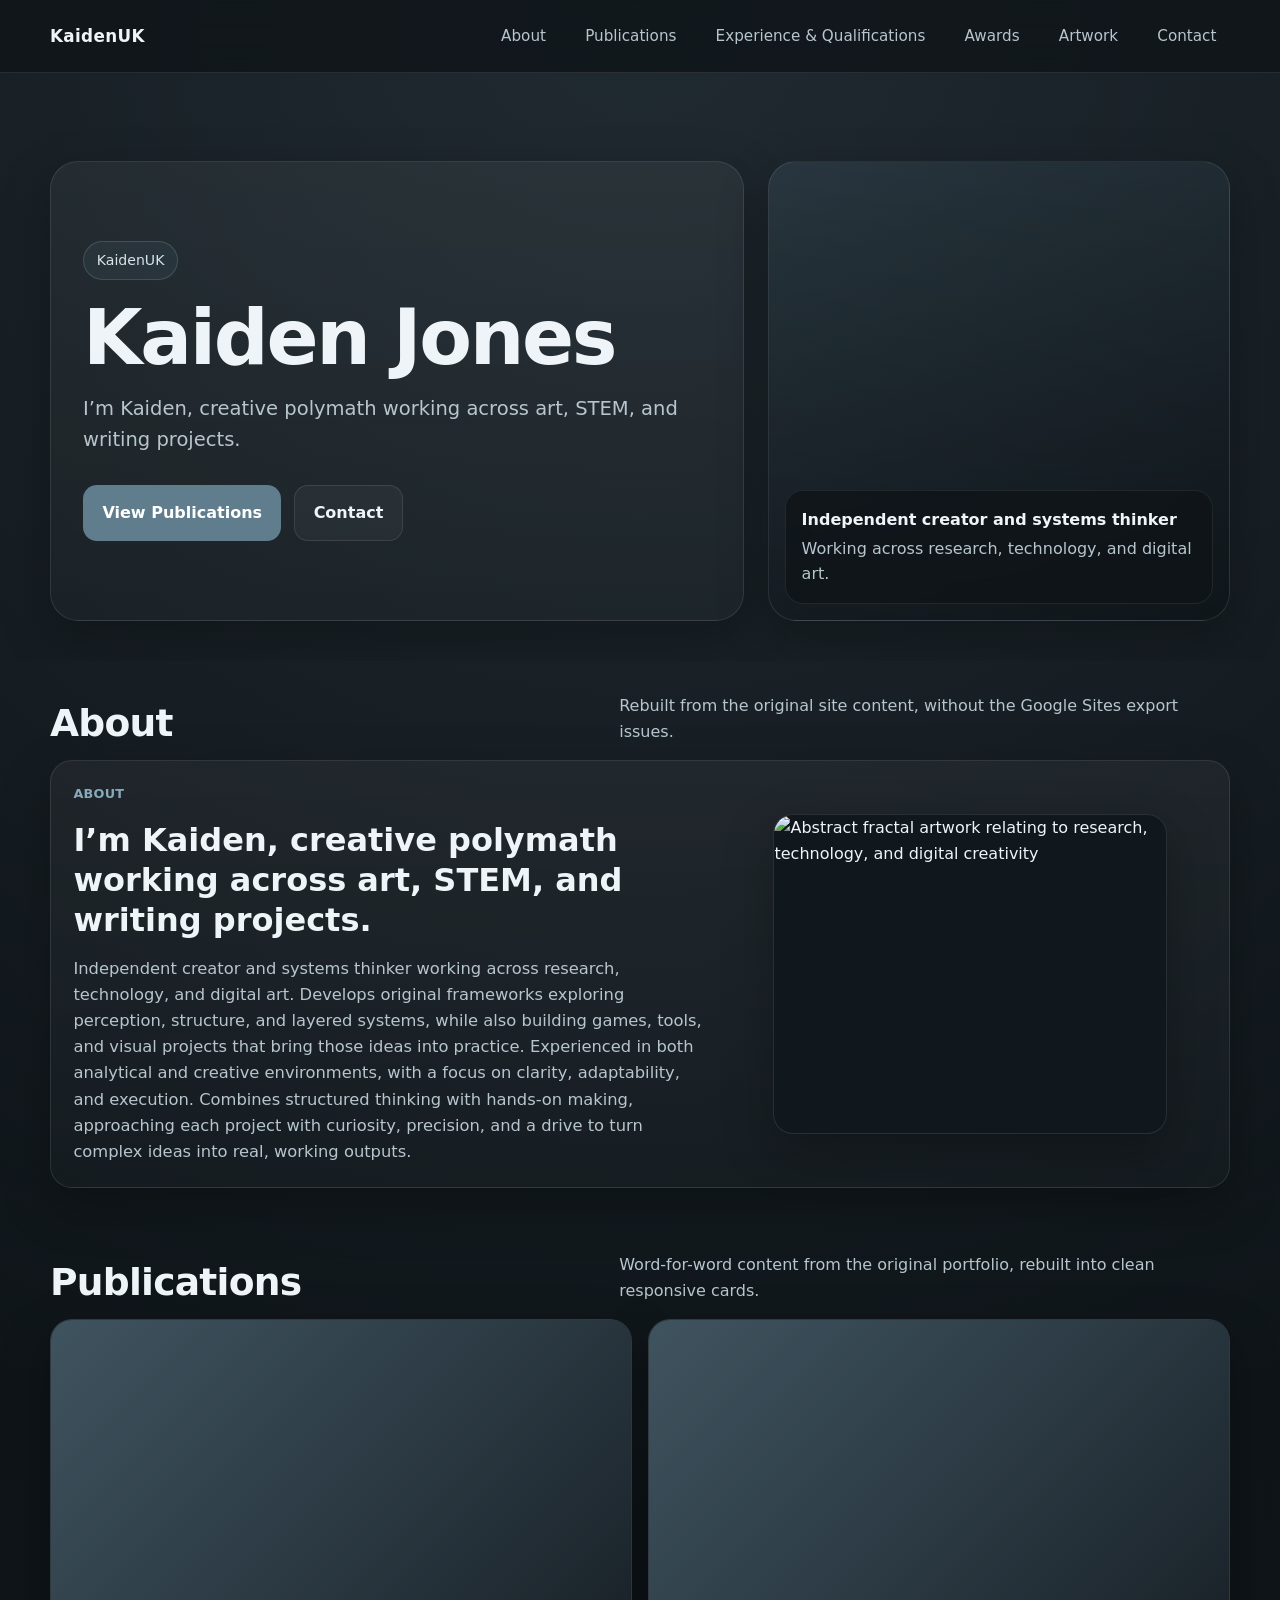
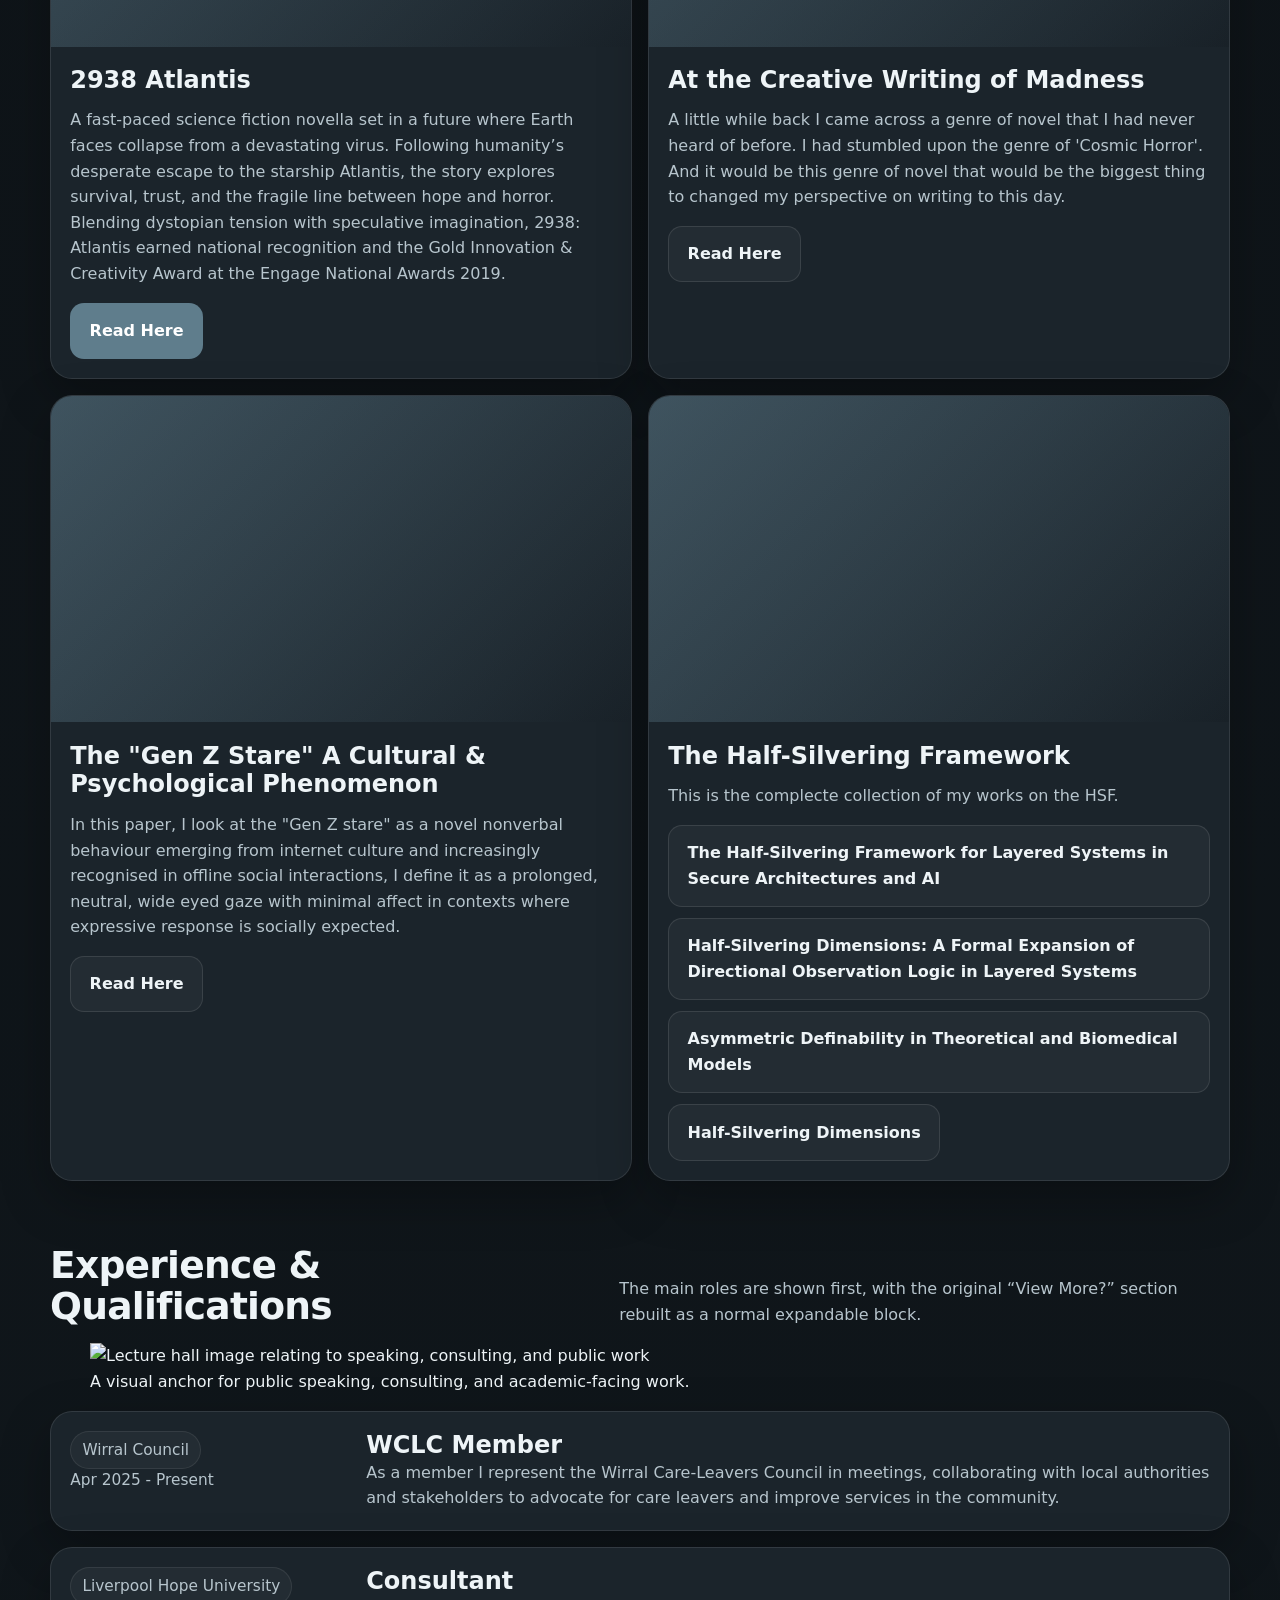
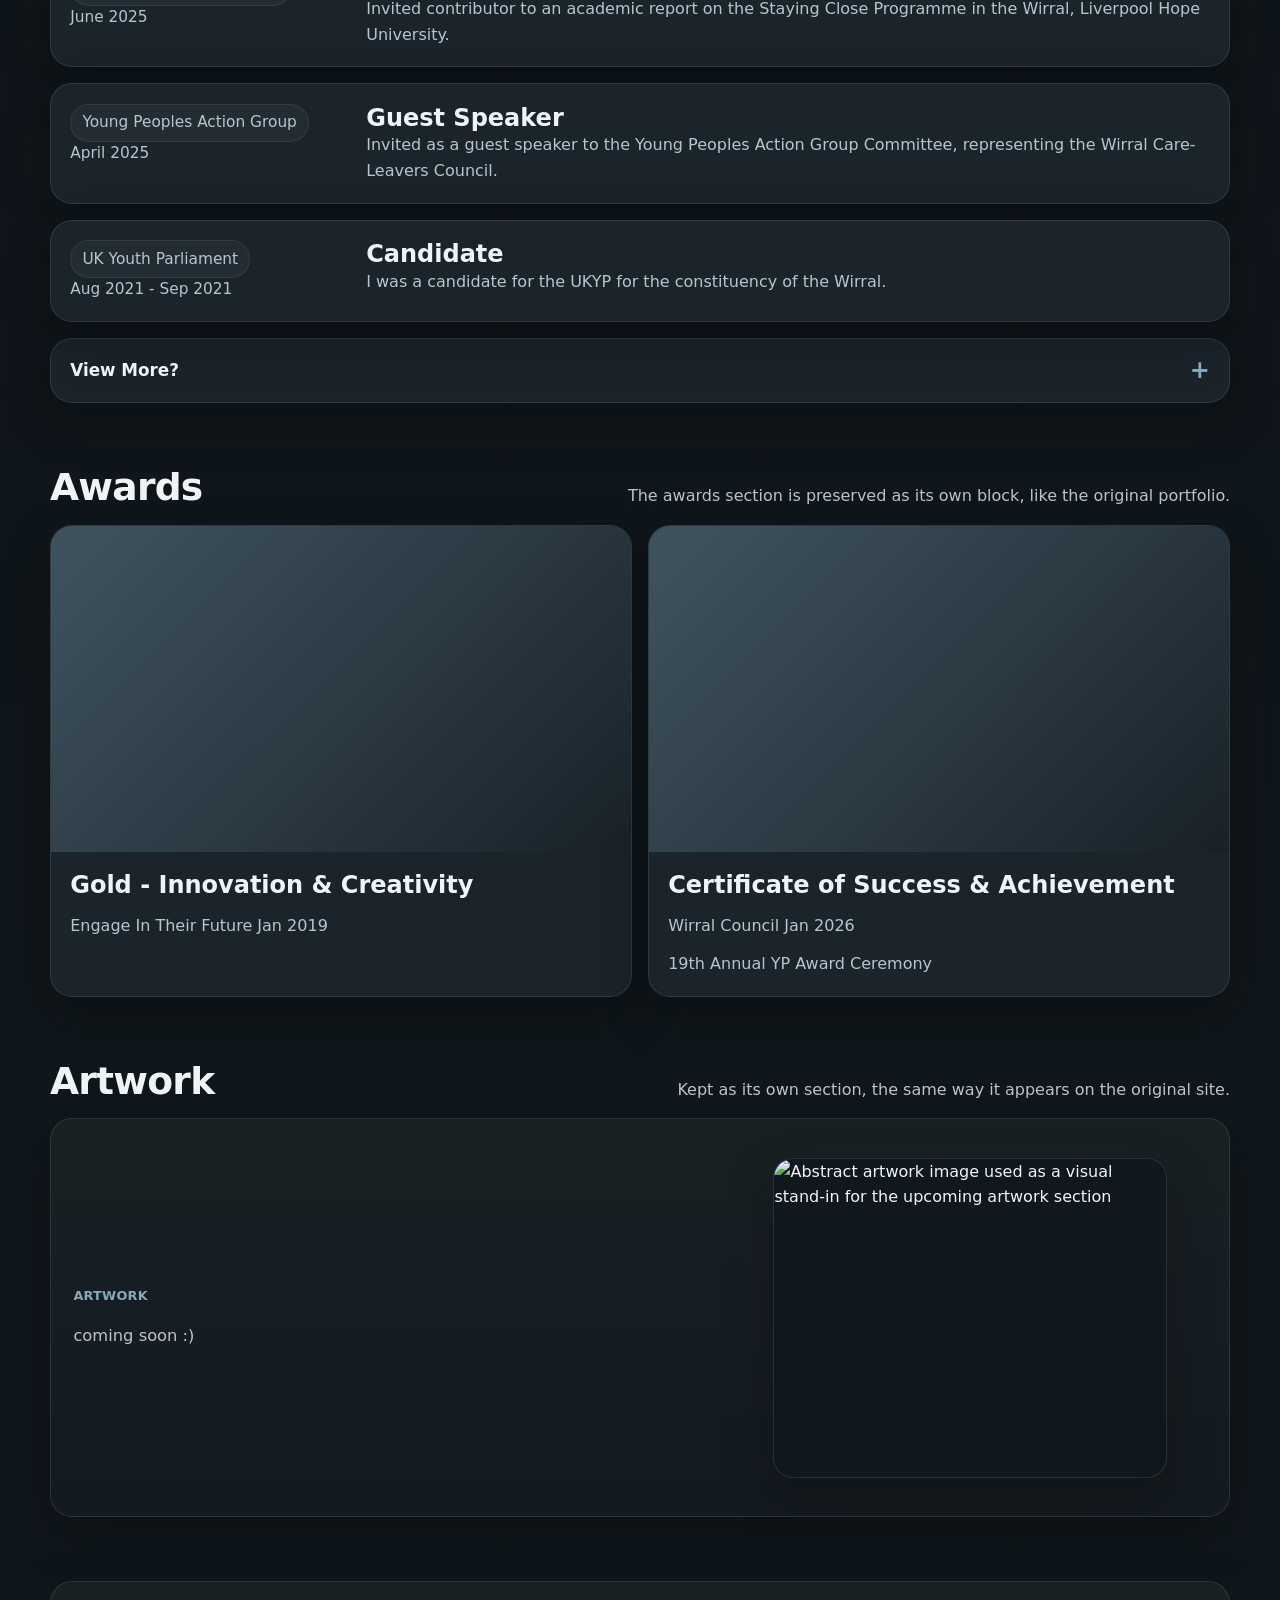
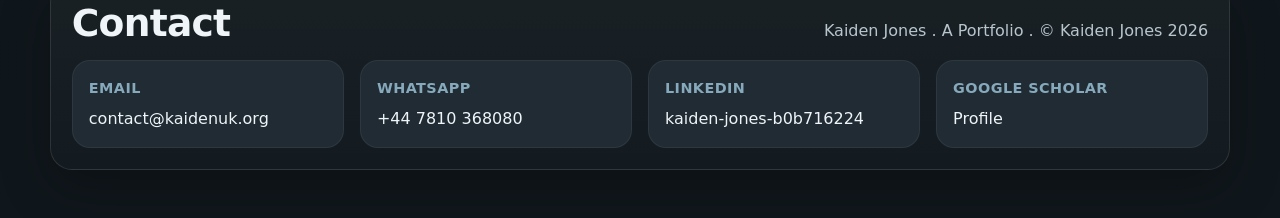
==== commit b984e663: "Add files via upload" ====
--- a/index.html
+++ b/index.html
@@ -1,99 +1,776 @@
-
-<!DOCTYPE html><html lang="en-GB" itemscope itemtype="http://schema.org/WebPage"><head><script nonce="SX64LclQl0pwLWZlVov6HQ">window['ppConfig'] = {productName: '6b8ce7c01e3dacd3d2c7a8cd322ff979', deleteIsEnforced:  false , sealIsEnforced:  false , heartbeatRate:  0.5 , periodicReportingRateMillis:  60000.0 , disableAllReporting:  false };(function(){'use strict';function k(a){var b=0;return function(){return b<a.length?{done:!1,value:a[b++]}:{done:!0}}}function l(a){var b=typeof Symbol!="undefined"&&Symbol.iterator&&a[Symbol.iterator];if(b)return b.call(a);if(typeof a.length=="number")return{next:k(a)};throw Error(String(a)+" is not an iterable or ArrayLike");}var m=typeof Object.defineProperties=="function"?Object.defineProperty:function(a,b,c){if(a==Array.prototype||a==Object.prototype)return a;a[b]=c.value;return a};
-function n(a){a=["object"==typeof globalThis&&globalThis,a,"object"==typeof window&&window,"object"==typeof self&&self,"object"==typeof global&&global];for(var b=0;b<a.length;++b){var c=a[b];if(c&&c.Math==Math)return c}throw Error("Cannot find global object");}var p=n(this);function q(a,b){if(b)a:{var c=p;a=a.split(".");for(var d=0;d<a.length-1;d++){var e=a[d];if(!(e in c))break a;c=c[e]}a=a[a.length-1];d=c[a];b=b(d);b!=d&&b!=null&&m(c,a,{configurable:!0,writable:!0,value:b})}}
-q("Object.is",function(a){return a?a:function(b,c){return b===c?b!==0||1/b===1/c:b!==b&&c!==c}});q("Array.prototype.includes",function(a){return a?a:function(b,c){var d=this;d instanceof String&&(d=String(d));var e=d.length;c=c||0;for(c<0&&(c=Math.max(c+e,0));c<e;c++){var f=d[c];if(f===b||Object.is(f,b))return!0}return!1}});
-q("String.prototype.includes",function(a){return a?a:function(b,c){if(this==null)throw new TypeError("The 'this' value for String.prototype.includes must not be null or undefined");if(b instanceof RegExp)throw new TypeError("First argument to String.prototype.includes must not be a regular expression");return this.indexOf(b,c||0)!==-1}});function r(a,b,c){a("https://csp.withgoogle.com/csp/proto/"+encodeURIComponent(b),JSON.stringify(c))}function t(){var a;if((a=window.ppConfig)==null?0:a.disableAllReporting)return function(){};var b,c,d,e;return(e=(b=window)==null?void 0:(c=b.navigator)==null?void 0:(d=c.sendBeacon)==null?void 0:d.bind(navigator))!=null?e:u}function u(a,b){var c=new XMLHttpRequest;c.open("POST",a);c.send(b)}
-function v(){var a=(w=Object.prototype)==null?void 0:w.__lookupGetter__("__proto__"),b=x,c=y;return function(){var d=a.call(this),e,f,g,h;r(c,b,{type:"ACCESS_GET",origin:(f=window.location.origin)!=null?f:"unknown",report:{className:(g=d==null?void 0:(e=d.constructor)==null?void 0:e.name)!=null?g:"unknown",stackTrace:(h=Error().stack)!=null?h:"unknown"}});return d}}
-function z(){var a=(A=Object.prototype)==null?void 0:A.__lookupSetter__("__proto__"),b=x,c=y;return function(d){d=a.call(this,d);var e,f,g,h;r(c,b,{type:"ACCESS_SET",origin:(f=window.location.origin)!=null?f:"unknown",report:{className:(g=d==null?void 0:(e=d.constructor)==null?void 0:e.name)!=null?g:"unknown",stackTrace:(h=Error().stack)!=null?h:"unknown"}});return d}}function B(a,b){C(a.productName,b);setInterval(function(){C(a.productName,b)},a.periodicReportingRateMillis)}
-var D="constructor __defineGetter__ __defineSetter__ hasOwnProperty __lookupGetter__ __lookupSetter__ isPrototypeOf propertyIsEnumerable toString valueOf __proto__ toLocaleString x_ngfn_x".split(" "),E=D.concat,F=navigator.userAgent.match(/Firefox\/([0-9]+)\./),G=(!F||F.length<2?0:Number(F[1])<75)?["toSource"]:[],H;if(G instanceof Array)H=G;else{for(var I=l(G),J,K=[];!(J=I.next()).done;)K.push(J.value);H=K}var L=E.call(D,H),M=[];
-function C(a,b){for(var c=[],d=l(Object.getOwnPropertyNames(Object.prototype)),e=d.next();!e.done;e=d.next())e=e.value,L.includes(e)||M.includes(e)||c.push(e);e=Object.prototype;d=[];for(var f=0;f<c.length;f++){var g=c[f];d[f]={name:g,descriptor:Object.getOwnPropertyDescriptor(Object.prototype,g),type:typeof e[g]}}if(d.length!==0){c=l(d);for(e=c.next();!e.done;e=c.next())M.push(e.value.name);var h;r(b,a,{type:"SEAL",origin:(h=window.location.origin)!=null?h:"unknown",report:{blockers:d}})}};var N=Math.random(),O=t(),P=window.ppConfig;P&&(P.disableAllReporting||P.deleteIsEnforced&&P.sealIsEnforced||N<P.heartbeatRate&&r(O,P.productName,{origin:window.location.origin,type:"HEARTBEAT"}));var y=t(),Q=window.ppConfig;if(Q)if(Q.deleteIsEnforced)delete Object.prototype.__proto__;else if(!Q.disableAllReporting){var x=Q.productName;try{var w,A;Object.defineProperty(Object.prototype,"__proto__",{enumerable:!1,get:v(),set:z()})}catch(a){}}
-(function(){var a=t(),b=window.ppConfig;b&&(b.sealIsEnforced?Object.seal(Object.prototype):b.disableAllReporting||(document.readyState!=="loading"?B(b,a):document.addEventListener("DOMContentLoaded",function(){B(b,a)})))})();}).call(this);
-</script><meta charset="utf-8"><script nonce="SX64LclQl0pwLWZlVov6HQ">var DOCS_timing={}; DOCS_timing['sl']=new Date().getTime();</script><script nonce="SX64LclQl0pwLWZlVov6HQ">function _DumpException(e) {throw e;}</script><script data-id="_gd" nonce="SX64LclQl0pwLWZlVov6HQ">window.WIZ_global_data = {"K1cgmc":"%.@.[null,null,null,[1,1,[1775754361,625626000],4],null,25]]","gnD3ee":"%.@.null,null,null,\"https://drive.google.com/viewer/main\"]","nQyAE":{}};</script><script nonce="SX64LclQl0pwLWZlVov6HQ">_docs_flag_initialData={"atari-emtpr":false,"atari-eibrm":false,"atari-eipim":false,"atari-etm":false,"atari-mfsnd":10,"docs-text-elawpc":false,"docs-text-usc":true,"atari-bae":false,"docs-text-etsrdpn":false,"docs-text-etsrds":false,"docs-text-endes":false,"docs-text-escpv":true,"docs-text-ecfs":false,"docs-text-eetxp":false,"docs-text-ettctvs":false,"docs-text-escoubs":false,"docs-text-escivs":false,"docs-text-escitrbs":false,"docs-text-eiosmc":false,"docs-text-epsi":false,"docs-text-esic":false,"docs-text-etb":false,"docs-text-esbefr":false,"docs-etshc":false,"docs-text-tbcb":2.0E7,"docs-efsmsdl":false,"docs-text-etof":false,"docs-text-ehlb":false,"docs-text-dwit":false,"docs-text-elawp":false,"docs-eec":true,"docs-esff":false,"docs-ets":false,"docs-idu":false,"docs-sup":"","docs-dli":false,"docs-liap":"/naLogImpressions","ilcm":{"eui":"AHKXmL3lqKMvBb2GsAT6eEJ0xnQlqvWygOxk8jkKD2yC-u06AXshKh8dilwmXDc4tZ5sLWXq_Z-B","je":1,"sstu":1775842545816479,"si":"CKCn-4Dp45MDFcLHzgAdpVMHgg","gsc":null,"ei":[5703839,5704621,5706832,5706836,5738513,5738529,5740798,5740814,5743108,5743124,5747263,5762243,5762259,5767835,5767851,5773662,5773678,5774836,5774852,5776501,5776517,5798980,5798996,14101306,14101502,14101510,14101534,49472063,49472071,49644015,49644023,49769337,49769345,49822921,49822929,49823164,49823172,49833462,49833470,49842855,49842863,49924706,49924714,49943139,49943147,50266222,50266230,50273528,50273536,50297076,50297084,50503779,50503787,50549555,50549563,50561343,50561351,50586962,50586970,70971256,70971264,71079938,71079946,71085241,71085249,71120968,71120976,71387889,71387897,71465947,71465955,71528597,71528605,71530083,71530091,71544834,71544842,71546425,71546433,71652641,71658040,71658048,71659813,71659821,71689860,71689868,71710040,71710048,71742921,71742937,71798420,71798436,71825383,71825391,71855000,71855008,71897827,71897835,71960540,71960548,94327671,94327679,94353368,94353376,94434257,94434265,94507744,94507752,94523168,94523176,94624865,94624873,94629757,94629765,94660795,94660803,94661802,94661810,94692298,94692306,94744856,94744864,94785229,94785237,94818988,94818993,94819001,94819006,94819061,94819066,94819453,94819458,94864653,94864661,94902290,94902298,94904089,94904097,94918952,94918960,94940194,95087186,95087194,95087217,95087225,95112873,95112881,95182369,95182375,95314802,95314810,95317482,95317490,99251983,99251991,99368792,99368800,99402331,99402339,99440853,99440861,99457807,99457815,101492731,101492739,101519280,101519288,101562406,101562414,101629726,101629734,101631191,101631199,101687117,101687125,101836971,101836979,101837416,101837424,101855239,101855247,101887674,101887682,101917185,101917193,101922739,101922747,101922880,101922888,101933481,101933489,102030642,102030650,102059541,102059549,102070930,102070938,102074087,102074095,102146687,102146695,102161447,102161455,102198282,102198290,102199034,102199050,102244489,102244497,102249831,102262249,102262257,102280628,102280636,102287864,102287872,102343036,102343044,102343380,102343388,102402679,102402687,102430621,102430629,102469860,102469868,102517339,102517344,102548521,102548529,102673375,102685384,102685389,102685929,102685934,102690600,102690608,102691157,102691162,102691290,102691295,102718396,102721209,102721214,102727402,102727407,102741226,102741234,102762315,102762323,102787563,102807790,102807798,102867835,102867843,102883758,102883766,102903660,102903668,102909750,102909755,102921493,102921501,102925819,102925827,102926523,102926531,102932587,102932595,102944189,102944194,102944268,102944273,102944503,102944508,102944582,102944587,102944680,102944685,102944785,102944790,102956685,102956693,102972669,102972677,102973360,102973368,102988272,102988277,103011418,103011426,103127899,103127907,103163044,103163052,103176010,103176018,103281950,103281955,103285966,103285974,103286444,103286452,103288306,103288314,103289103,103289108,103289273,103289278,103296034,103296042,103322521,103322529,103326407,103326415,103343830,103343838,103354296,103354304,103354852,103354860,103355353,103355361,103355643,103355651,104530130,104573899,104573907,104575332,104575337,104575491,104575496,104575691,104575696,104575894,104615595,104615603,104699504,104699512,104761751,104761759,104857655,104857663,104907811,104907819,104940397,104940405,104962265,104975008,104975016,104976617,104976625,104983169,104983177,105082097,105082105,105112583,105112588,105114679,105114687,105117307,105117315,105125317,105125325,105140245,105140253,105180894,105180902,105283687,105283695,105292835,105292843,105302073,105302081,105346285,105346293,105360418,105360426,105373824,105373832,105393811,105393819,105439171,105439179,115509982,115509990,115601129,115601137,115626258,115626266,115626439,115626447,115669258,115669266,115779821,115779829,115780458,115780466,115818438,115818443,115909741,115909749,115990671,115990679,116059345,116059353,116176809,116176817,116221334,116221342,116235476,116235481,116250605,116250613,116276461,116276469,116307750,116361234,116372477,116372485,116407665,116416034,116416042,116421291,116421299,116425644,116448407,116449516,116459679,116470832,116495787,116496398,116538516,116538524,116542687,116550348,116561088,116561093,116561273,116561278,116567571,116567576,116593749,116609471,116609479,116613094,116613710,116685399,116685789,116704081,116704119,116714309,116714312,116763209,116763217,116783822,116783827,116786198,116830428,116830433,116840681,116840686,116858277,116858282,116874913,116877099,116919494,116923675,116924992,116980487,116980495,116999226,116999234,117021158,117021174,117026763,117026878,117026880,117037068,117037076,117037621,117037625,117070445,117070450,117070807,117070812,117136347,117166647,117228238,117228254,117268957,117268965,117290330,117290338,117309374,117309382,117381059,117381067,117382832,117410074,117457958,117457966,117461422,117461586,117528468,117528471,117530136,117556935,117557280,117617889,117632590,117642488,117660012,117660020,117683635,117706016,117707653,117707661,117711596,117736030,117755703,117755716,117755820,117756394,117757375,117775368,117786785,117786793,117792032,117803807,117840095,117842165,117842181,117848945,117848953,117859867,117859914,117888878,117888886,117895900,117895908,117924608,117995679,117995685,117995689,117995696,117995703,117997204,117999163,118000445,118010933,118044534,118094558,118094563,118155411,118171121,118171213,118172011,118179262,118219914,118246247,118254619,118269184,118275356,118347706,118348084,118349356,118364657,118367791,118373667,118509494],"crc":0,"cvi":[]},"docs-ccdil":false,"docs-eil":true,"info_params":{"token":"AHL0AtIer7kzm27oxUUeSGkMD1bpWz6I8Q:1775842545724"},"buildLabel":"editors.sites-viewer-frontend_20260406.02_p0","docs-show_debug_info":false,"atari-jefp":"/_/view/jserror","docs-jern":"view","atari-rhpp":"/_/view","docs-ecuach":false,"docs-cclt":2033,"docs-ecci":true,"docs-esi":false,"docs-efypr":true,"docs-eyprp":true,"docs-li":"104240","docs-trgthnt":"","docs-etmhn":false,"docs-thnt":"","docs-hbt":[],"docs-hdet":["nMX17M8pQ0kLUkpsP190WPbQDRJQ","17hED8kG50kLUkpsP190TThQn3DA","BDNZR4PXx0kLUkpsP190SJtNPkYt","Etj5wJCQk0kLUkpsP190NwiL8UMa","xCLbbDUPA0kLUkpsP190XkGJiPUm","2NUkoZehW0kLUkpsP190UUNLiXW9","yuvYtd5590kLUkpsP190Qya5K4UR","ZH4rzt2uk0kLUkpsP190UDkF5Bkq","uQUQhn57A0kLUkpsP190WHoihP41","93w8zoRF70kLUkpsP190TxXbtSeV","fAPatjr1X0kLUkpsP190SaRjNRjw","T4vgqqjK70kLUkpsP190ScPehgAW","JyFR2tYWZ0kLUkpsP190Rn3HzkxT","ufXj7vmeJ0kLUkpsP190QURhvJn2","KFks7UeZ30kLUkpsP190UUMR6cvh","LcTa6EjeC0kLUkpsP190RKgvW5qi","s3UFcjGjt0kLUkpsP190Z45ftWRr","o99ewBQXy0kLUkpsP190Nq2qr6tf","PHVyy5uSS0kLUkpsP190SUsYo8gQ","yZn21akid0iSFTCbiEB0WPiGEST3","h2TtqzmQF0kLUkpsP190YPJiQt7p","MZi9vb5UC0kLUkpsP190ReUhvVjy","dSR6SPjB80kLUkpsP190Y3xHa9qA","Bz6B7VmLu0kLUkpsP190W3FeobP7","AiLoubzsd0kLUkpsP190XtYNPgYT","2J3DVQoVh0kLUkpsP190R5wShSrC","MLmbZasLS0kLUkpsP190YHf6Zjsf","S1T4ezMsZ0kLUkpsP190U6GfQUxi","LwAAPYPwi0kLUkpsP190TR4aaiFR","zZpS7TtwA0kLUkpsP190SJfhmHn8","LqadmuFLc0kLUkpsP190VqMgRe9G","PyRpJWvnF0kLUkpsP190X6czxBQU","oiu5UhKXt0kLUkpsP190XWFatA4U","m3m67mpQU0kLUkpsP190RpzeM6tt","N5u4VeWhx0iSFTCbiEB0VUTNdX6g","XM16tjwrD0iSFTCbiEB0NfzvTeuU","ybYTJk1eD0iSFTCbiEB0QV4rkzSF","TgXar1TSG0iSFTCbiEB0SsXMaKuP","JYfGDkExa0iSFTCbiEB0TTQnEDtH","2i9JBUZ3w0iSFTCbiEB0RytbUoNq","pgvTVXNKa0iSFTCbiEB0ShqmBTMR","NsVnd81bW0iSFTCbiEB0RhcXEK9M","rTQirATnb0iSFTCbiEB0W5cPcA7D","wNyww2Syr0iSFTCbiEB0Pzsbemba","DVdpfbqGj0iSFTCbiEB0RP4dMdFg","WKN3dsuG20iSFTCbiEB0NtEYhMK7","S5iPRteXX0iSFTCbiEB0YkMazE6h","6hmou1AcB0iSFTCbiEB0R9rZWXdz","wvo4NcLUj0iSFTCbiEB0Tt7mcVxE","HWuSeN2AB0iSFTCbiEB0PoBwHT2F","rMLvYG5Cd0iSFTCbiEB0VMB6o5sk","EnxXFzAMR0iSFTCbiEB0NxWnFJEU","rTcCMw3BM0mHq3jmV6o0RHeAExRK","HUYzfGVRa0mHq3jmV6o0Uxe2caXK","1XYMmM1Cu0mHq3jmV6o0Z3pEi8xm","xHhMJiXiV0mHq3jmV6o0WB8WinyM","xwSFpxEiU0mHq3jmV6o0PcnvcKmd","4MBkBg26q0mHq3jmV6o0QeKPRMpY","y5g8iW2T80mHq3jmV6o0Nr8SAj4C","W9YRKy3Lb0iSFTCbiEB0Xfs1EfPr","Ed3nhrN8D0iSFTCbiEB0RN4bJ53y","zxDKY7PC10iSFTCbiEB0UDYPJwDZ","bhEyDmbwi0mHq3jmV6o0TngCF1v2","6rKYZ6uHA0mHq3jmV6o0TeDZjgB8","71Deousgx0mHq3jmV6o0WXBQiyzi","sVEZbUAa70mHq3jmV6o0TNq1M7FF","8ZPFZT5nG0mHq3jmV6o0PJ5yoVh4","P55v8p4Lk0mHq3jmV6o0VjggjHMV","QqnZoz9ko0mHq3jmV6o0QskzBcHn","Nq8mdjdGg0mHq3jmV6o0WShxQA39","6nr31z9Wv0mERqSGkGf0VhuvAXWC","RLHeYNm410mERqSGkGf0Y817EUFK","vmx68XtfJ0mERqSGkGf0RCUBfsQr","687J7yD1q0mERqSGkGf0RVmMYHo1","qwhWQy8Zi0mERqSGkGf0W2tdypUF","wF8Sk241e0mERqSGkGf0YNtN6gpV","ijUhdx2QN0mERqSGkGf0TSD26iBJ","3iBLaMnuG0mERqSGkGf0VdY8XuLS","cFR77YEGo0iSFTCbiEB0PcMDWjX2","evUYuNCS80mERqSGkGf0Psi8j3Dw","soWncRV7C0mERqSGkGf0PZheXrWA","TvjoiCaar0mERqSGkGf0S9qS5adj","txL54xWLC0mERqSGkGf0XoEGTvCu","MP3EsW1un0mERqSGkGf0QDkfTxat","N1q4Y3fqz0mERqSGkGf0W1oPWWoc","pnKWhXiJi0mERqSGkGf0RDJejrBm","uLoGBsxEp0mERqSGkGf0Umz4HBC5","zu73Bdvrn0mERqSGkGf0P7FS5ZnG","ffZmMGtYT0suK1NZr2K0QUxSzEMN","NagbcZWyB0suK1NZr2K0SJmfmJ3n","KMcLKvubv0suK1NZr2K0PLMUJ7zr","a13ejFS5i0suK1NZr2K0WzewY5tP","pZ1hXv7ve0suK1NZr2K0U5qoNhyU","pwLDucJZU0ezFcgqx310NgtmYpbV","TCKDVQ6J0Bn3gbW4AcZC0PQKypCa","Z7vabQzZ0Bn3gbW4AcZC0TfvmSab","UUNcLtsso0mERqSGkGf0Uwg2tMZa","wYCZkqoz10fBWirfAym0S1sADKbJ"],"docs-hunds":false,"docs-hae":"PROD","docs-ehn":true,"docs-epq":true,"docs-upap":"/_/view/prefs"}; _docs_flag_cek= null ; if (window['DOCS_timing']) {DOCS_timing['ifdld']=new Date().getTime();}</script><meta name="viewport" content="width=device-width, initial-scale=1"><meta http-equiv="X-UA-Compatible" content="IE=edge"><meta name="referrer" content="strict-origin-when-cross-origin"><link rel="icon" href="https://lh3.googleusercontent.com/sitesv/[base64]"><meta property="og:title" content="KaidenUK"><meta property="og:type" content="website"><meta property="og:url" content="https://sites.google.com/view/kaidenjuk"><meta property="og:description" content="About
-I’m Kaiden, creative polymath working across art, STEM, and writing projects.
-
-Independent creator and systems thinker working across research, technology, and digital art. Develops original frameworks exploring perception, structure, and layered systems, while also building games, tools, and"><meta itemprop="name" content="KaidenUK"><meta itemprop="description" content="About
-I’m Kaiden, creative polymath working across art, STEM, and writing projects.
-
-Independent creator and systems thinker working across research, technology, and digital art. Develops original frameworks exploring perception, structure, and layered systems, while also building games, tools, and"><meta itemprop="url" content="https://sites.google.com/view/kaidenjuk"><meta itemprop="thumbnailUrl" content="https://lh3.googleusercontent.com/sitesv/[base64]w1280"><meta itemprop="image" content="https://lh3.googleusercontent.com/sitesv/[base64]w1280"><meta itemprop="imageUrl" content="https://lh3.googleusercontent.com/sitesv/[base64]w1280"><meta property="og:image" content="https://lh3.googleusercontent.com/sitesv/[base64]w1280"><link href="https://fonts.googleapis.com/css?family=Oswald%3A400%2C600%2C700%7COpen%20Sans%3A400%2C600%2C700&display=swap" rel="stylesheet" nonce="N4OYcfyvNYoR7X5y-NvKRQ"><link href="https://fonts.googleapis.com/css?family=Google+Sans:400,500|Roboto:300,400,500,700|Source+Code+Pro:400,700&display=swap" rel="stylesheet" nonce="N4OYcfyvNYoR7X5y-NvKRQ"><link rel="stylesheet" href="https://www.gstatic.com/_/atari/_/ss/k=atari.vw.rD4W2D5EeHc.L.W.O/am=AAAcAAE/d=1/rs=AGEqA5kGhHO-IQMrvE_-qt-O7OOndoLM-Q" data-id="_cl" nonce="N4OYcfyvNYoR7X5y-NvKRQ"><script nonce="SX64LclQl0pwLWZlVov6HQ"></script><title>KaidenUK</title><style jsname="ptDGoc" nonce="N4OYcfyvNYoR7X5y-NvKRQ">.ImnMyf{background-color: rgba(255,255,255,1); color: rgba(33,33,33,1);}.Vs12Bd{background-color: rgba(244,244,244,1); color: rgba(0,0,0,1);}.S5d9Rd{background-color: rgba(96,125,139,1); color: rgba(255,255,255,1);}.O13XJf{height: 340px; padding-bottom: 56px; padding-top: 56px;}.O13XJf .IFuOkc{background-image: url(https://ssl.gstatic.com/atari/images/impression-header.png);}.O13XJf .IFuOkc:before{background-color: rgba(33,33,33,1); opacity: 0.5; display: block;}.O13XJf .zfr3Q{color: rgba(255,255,255,1);}.O13XJf .qnVSj{color: rgba(255,255,255,1);}.O13XJf .Glwbz{color: rgba(255,255,255,1);}.O13XJf .qLrapd{color: rgba(255,255,255,1);}.O13XJf .aHM7ed{color: rgba(255,255,255,1);}.O13XJf .NHD4Gf{color: rgba(255,255,255,1);}.O13XJf .QmpIrf{background-color: rgba(255,255,255,1); border-color: rgba(95,125,140,1); color: rgba(95,125,140,1); font-family: 'Open Sans'; font-size: 13pt; line-height: 22px;}@media only screen and (max-width: 479px){.O13XJf .QmpIrf{font-size: 13pt;}}@media only screen and (min-width: 480px) and (max-width: 767px){.O13XJf .QmpIrf{font-size: 13pt;}}@media only screen and (max-width: 479px){.O13XJf{height: 250px;}}.SBrW1{height: 430px; padding-bottom: 120px; padding-top: 120px;}.Wew9ke{fill: rgba(255,255,255,1);}.YTv4We.chg4Jd:focus:before{border-color: rgba(31,31,31,1); display: block;}.KJll8d{background-color: rgba(255,255,255,1);}.fOU46b .YSH9J{color: rgba(255,255,255,1);}.fOU46b .iWs3gf.chg4Jd:focus{background-color: rgba(255,255,255,0.1199999973);}.fOU46b .Mz8gvb{color: rgba(255,255,255,1);}.fOU46b .Mz8gvb.chg4Jd:focus:before{border-color: rgba(255,255,255,1); display: block;}.fOU46b .G8QRnc .Mz8gvb{color: rgba(31,31,31,1);}.fOU46b .G8QRnc .Mz8gvb.chg4Jd:focus:before{border-color: rgba(31,31,31,1); display: block;}.fOU46b .G8QRnc .YSH9J{color: rgba(31,31,31,1);}.fOU46b .G8QRnc .KJll8d{background-color: rgba(31,31,31,1);}.fOU46b .usN8rf .YSH9J{color: rgba(31,31,31,1);}.fOU46b .usN8rf .KJll8d{background-color: rgba(31,31,31,1);}.fOU46b .usN8rf .Mz8gvb{color: rgba(31,31,31,1);}.fOU46b .aCIEDd .YSH9J{color: rgba(0,0,0,1);}.fOU46b .aCIEDd .KJll8d{background-color: rgba(0,0,0,1);}.fOU46b .aCIEDd .Mz8gvb{color: rgba(0,0,0,1);}.fOU46b .a3ETed .YSH9J{color: rgba(255,255,255,1);}.fOU46b .a3ETed .KJll8d{background-color: rgba(255,255,255,1);}.fOU46b .a3ETed .Mz8gvb{color: rgba(255,255,255,1);}.fOU46b .zDUgLc{opacity: 0;}.fOU46b .LBrwzc .zDUgLc{opacity: 1; border-bottom-style: none;}.fOU46b .GBy4H .zDUgLc{opacity: 1;}@media only screen and (min-width: 1280px){.XeSM4.b2Iqye.fOU46b .LBrwzc .tCHXDc{color: rgba(255,255,255,1);}}.XeSM4.b2Iqye.fOU46b .LBrwzc .iWs3gf.chg4Jd:focus{background-color: rgba(255,255,255,0.1199999973);}@media only screen and (min-width: 1280px){.KuNac.b2Iqye.fOU46b .GBy4H .tCHXDc{color: rgba(31,31,31,1);}}.KuNac.b2Iqye.fOU46b .GBy4H .iWs3gf.chg4Jd:focus{background-color: rgba(31,31,31,0.1199999973);}@media only screen and (min-width: 1280px){.KuNac.yMcSQd.fOU46b .GBy4H .tCHXDc{color: rgba(255,255,255,1);}}.KuNac.yMcSQd.fOU46b .iWs3gf.chg4Jd:focus{background-color: rgba(255,255,255,0.1199999973);}@media only screen and (min-width: 1280px){.XeSM4.yMcSQd.fOU46b .LBrwzc .tCHXDc{color: rgba(31,31,31,1);}}.XeSM4.yMcSQd.fOU46b .LBrwzc .iWs3gf.chg4Jd:focus{background-color: rgba(31,31,31,0.1199999973);}.LBrwzc .oNsfjf{color: rgba(31,31,31,1);}.LBrwzc .YSH9J{color: rgba(31,31,31,1);}.LBrwzc .YTv4We.chg4Jd:focus:before{border-color: rgba(31,31,31,1); display: block;}.LBrwzc .oNsfjf.Zjiec{color: rgba(31,31,31,1);}.LBrwzc .zDUgLc{border-bottom-color: rgba(204,204,204,1); border-bottom-width: 1px; border-bottom-style: solid;}.GBy4H .oNsfjf{color: rgba(255,255,255,1);}.GBy4H .YSH9J{color: rgba(255,255,255,1);}.GBy4H .YTv4We.chg4Jd:focus:before{border-color: rgba(255,255,255,1); display: block;}.GBy4H .wgxiMe{background-color: rgba(0,0,0,1);}.GBy4H .oNsfjf.Zjiec{color: rgba(255,255,255,1);}.JzO0Vc{background-color: rgba(247,247,247,1);}.M63kCb{background-color: rgba(255,255,255,1);}.zfr3Q{font-family: 'Open Sans'; color: rgba(33,33,33,1); font-size: 13pt; line-height: 1.6; margin-top: 15px;}.qnVSj{color: rgba(33,33,33,1);}.Glwbz{color: rgba(33,33,33,1);}.dhtgD{text-decoration: underline;}.dhtgD:hover{color: rgba(95,125,140,1);}.dhtgD:active{color: rgba(95,125,140,1);}.duRjpb{font-family: Oswald; font-size: 38pt; line-height: 1.23; font-weight: 400; color: rgba(31,31,31,1); margin-top: 20px; text-transform: uppercase;}.Ap4VC{margin-bottom: -20px;}.qLrapd{color: rgba(31,31,31,1);}.JYVBee{font-family: Oswald; font-size: 29pt; line-height: 1.42; font-weight: 400; color: rgba(31,31,31,1); margin-top: 20px; text-transform: uppercase;}.CobnVe{margin-bottom: -20px;}.aHM7ed{color: rgba(31,31,31,1);}.OmQG5e{font-family: 'Open Sans'; font-size: 18pt; line-height: 1.3; margin-top: 20px; font-weight: 400; color: rgba(95,125,140,1);}.GV3q8e{margin-bottom: -20px;}.NHD4Gf{color: rgba(95,125,140,1);}.duRjpb .OUGEr{color: rgba(31,31,31,1);}.JYVBee .OUGEr{color: rgba(31,31,31,1);}.OmQG5e .OUGEr{color: rgba(95,125,140,1);}.TMjjoe{font-family: Oswald; font-size: 9pt; line-height: 1.2; margin-top: 0px;}.rysYnb{background-color: rgba(247,247,247,1); padding-left: 50px; width: 256px;}.Zjiec{font-family: Oswald; font-weight: 400; font-size: 20pt; line-height: 1.2; margin-top: 48px; margin-left: 48px; margin-bottom: 62px; margin-right: 32px;}.oNsfjf.Zjiec{color: rgba(95,125,140,1);}.XMyrgf{margin-top: 48px; margin-left: 48px; margin-bottom: 0px; margin-right: 32px;}.PsKE7e{font-family: 'Open Sans'; font-weight: 400; font-size: 12pt; padding-left: 6px; padding-right: 6px;}.rysYnb .mohMlc:hover{background-color: rgba(0,0,0,1);}.lhZOrc .aJHbb{background-color: rgba(31,31,31,1); color: rgba(255,255,255,1);}.oNsfjf{color: rgba(31,31,31,1);}.YSH9J{color: rgba(31,31,31,1);}.iWs3gf.chg4Jd:focus{background-color: rgba(31,31,31,0.1199999973);}.zDUgLc{background-color: rgba(255,255,255,1); opacity: 1;}.TlfmSc{font-family: Oswald; font-weight: 400; font-size: 16pt; line-height: 1.26;}.u5fiyc{line-height: 1.88;}.jgXgSe{font-family: 'Open Sans'; font-weight: 400; font-size: 12pt; line-height: 1.88; padding-left: 10px; padding-right: 10px;}.lhZOrc{font-weight: 600;}.M9vuGd .jgXgSe{background-color: rgba(31,31,31,1); color: rgba(255,255,255,1);}.eWDljc{background-color: rgba(247,247,247,1); padding-bottom: 28px;}.IKA38e{padding-left: 36px; margin-top: 20px;}.hDrhEe{font-family: 'Open Sans'; margin-left: 12px; margin-right: 12px; padding-right: 6px; padding-left: 6px; display: inline-block; max-width: 90%;}.baH5ib .hDrhEe{margin-left: 4px; padding-left: 6px;}.iwQgFb{background-color: rgba(96,125,139,1); opacity: 0.8; height: 3px; margin-top: 8px;}.ySLm4c{font-family: 'Open Sans';}.CbiMKe{background-color: rgba(92,120,135,1);}.QmpIrf{background-color: rgba(92,120,135,1); border-color: rgba(255,255,255,1); color: rgba(255,255,255,1); font-family: 'Open Sans'; font-size: 13pt; line-height: 22px;}.qeLZfd:before{background-color: rgba(244,244,244,1); display: block;}.qeLZfd .iwQgFb{background-color: rgba(96,125,139,1); opacity: 1;}.qeLZfd .dhtgD:hover{color: rgba(0,0,0,1);}.qeLZfd .duRjpb{color: rgba(0,0,0,1);}.qeLZfd .qLrapd{color: rgba(0,0,0,1);}.qeLZfd .JYVBee{color: rgba(0,0,0,1);}.qeLZfd .aHM7ed{color: rgba(0,0,0,1);}.qeLZfd .OmQG5e{color: rgba(0,0,0,1);}.qeLZfd .NHD4Gf{color: rgba(0,0,0,1);}.qeLZfd .duRjpb .OUGEr{color: rgba(0,0,0,1);}.qeLZfd .JYVBee .OUGEr{color: rgba(0,0,0,1);}.qeLZfd .OmQG5e .OUGEr{color: rgba(0,0,0,1);}.lQAHbd:before{background-color: rgba(92,120,135,1); display: block;}.lQAHbd .iwQgFb{background-color: rgba(255,255,255,1); opacity: 1;}.lQAHbd .QmpIrf{background-color: rgba(255,255,255,1); border-color: rgba(95,125,140,1); color: rgba(95,125,140,1); font-family: 'Open Sans'; font-size: 13pt; line-height: 22px;}.lQAHbd .CbiMKe{background-color: rgba(255,255,255,1);}@media only screen and (max-width: 479px){.lQAHbd .QmpIrf{font-size: 13pt;}}@media only screen and (min-width: 480px) and (max-width: 767px){.lQAHbd .QmpIrf{font-size: 13pt;}}.lQAHbd .zfr3Q{color: rgba(255,255,255,1);}.lQAHbd .qnVSj{color: rgba(255,255,255,1);}.lQAHbd .Glwbz{color: rgba(255,255,255,1);}.lQAHbd .dhtgD:hover{color: rgba(255,255,255,1); opacity: 0.7;}.lQAHbd .duRjpb{color: rgba(255,255,255,1);}.lQAHbd .qLrapd{color: rgba(255,255,255,1);}.lQAHbd .JYVBee{color: rgba(255,255,255,1);}.lQAHbd .aHM7ed{color: rgba(255,255,255,1);}.lQAHbd .OmQG5e{color: rgba(255,255,255,1);}.lQAHbd .NHD4Gf{color: rgba(255,255,255,1);}.lQAHbd .duRjpb .OUGEr{color: rgba(255,255,255,1);}.lQAHbd .JYVBee .OUGEr{color: rgba(255,255,255,1);}.lQAHbd .OmQG5e .OUGEr{color: rgba(255,255,255,1);}.IFuOkc .dhtgD:hover{color: rgba(95,125,140,1);}.LB7kq .dhtgD:hover{color: rgba(95,125,140,1);}.LB7kq .baZpAe .duRjpb{padding-bottom: 20px;}.LB7kq .duRjpb:not(.TYR86d):first-child:before{border-bottom-width: 12px; border-bottom-style: solid; border-bottom-color: rgba(96,125,139,1); display: block;}.LB7kq .duRjpb{font-size: 60pt; line-height: 1.2; font-weight: 400; padding-bottom: 20px;}@media only screen and (max-width: 479px){.LB7kq .duRjpb{font-size: 39pt;}}@media only screen and (min-width: 480px) and (max-width: 767px){.LB7kq .duRjpb{font-size: 51pt;}}.LB7kq .JYVBee{font-size: 29pt; line-height: 1.18;}@media only screen and (max-width: 479px){.LB7kq .JYVBee{font-size: 22pt;}}@media only screen and (min-width: 480px) and (max-width: 767px){.LB7kq .JYVBee{font-size: 26pt;}}.gk8rDe .duRjpb{font-size: 48pt;}@media only screen and (max-width: 479px){.gk8rDe .duRjpb{font-size: 32pt;}}@media only screen and (min-width: 480px) and (max-width: 767px){.gk8rDe .duRjpb{font-size: 41pt;}}.cJgDec .zfr3Q{color: rgba(255,255,255,1);}.cJgDec .zfr3Q .OUGEr{color: rgba(255,255,255,1);}.cJgDec .qnVSj{color: rgba(255,255,255,1);}.cJgDec .Glwbz{color: rgba(255,255,255,1);}.cJgDec .qLrapd{color: rgba(255,255,255,1);}.cJgDec .aHM7ed{color: rgba(255,255,255,1);}.cJgDec .NHD4Gf{color: rgba(255,255,255,1);}.cJgDec .IFuOkc:before{background-color: rgba(33,33,33,1); opacity: 0.5; display: block;}.cJgDec .QmpIrf{background-color: rgba(255,255,255,1); border-color: rgba(95,125,140,1); color: rgba(95,125,140,1); font-family: 'Open Sans'; font-size: 13pt; line-height: 22px;}@media only screen and (max-width: 479px){.cJgDec .QmpIrf{font-size: 13pt;}}@media only screen and (min-width: 480px) and (max-width: 767px){.cJgDec .QmpIrf{font-size: 13pt;}}.tpmmCb .zfr3Q{color: rgba(31,31,31,1);}.tpmmCb .zfr3Q .OUGEr{color: rgba(31,31,31,1);}.tpmmCb .qnVSj{color: rgba(31,31,31,1);}.tpmmCb .Glwbz{color: rgba(31,31,31,1);}.tpmmCb .qLrapd{color: rgba(31,31,31,1);}.tpmmCb .aHM7ed{color: rgba(31,31,31,1);}.tpmmCb .NHD4Gf{color: rgba(31,31,31,1);}.tpmmCb .IFuOkc:before{background-color: rgba(255,255,255,1); display: block;}.tpmmCb .Wew9ke{fill: rgba(31,31,31,1);}.tpmmCb .QmpIrf{background-color: rgba(255,255,255,1); border-color: rgba(95,125,140,1); color: rgba(95,125,140,1); font-family: 'Open Sans'; font-size: 13pt; line-height: 22px;}@media only screen and (max-width: 479px){.tpmmCb .QmpIrf{font-size: 13pt;}}@media only screen and (min-width: 480px) and (max-width: 767px){.tpmmCb .QmpIrf{font-size: 13pt;}}.gk8rDe{padding-top: 60px;}.gk8rDe .zfr3Q{color: rgba(31,31,31,1);}.gk8rDe .OmQG5e{color: rgba(31,31,31,1);}.gk8rDe .NHD4Gf{color: rgba(31,31,31,1);}.gk8rDe .QmpIrf{background-color: rgba(92,120,135,1); border-color: rgba(255,255,255,1); color: rgba(255,255,255,1); font-family: 'Open Sans'; font-size: 13pt; line-height: 22px;}@media only screen and (max-width: 479px){.gk8rDe .QmpIrf{font-size: 13pt;}}@media only screen and (min-width: 480px) and (max-width: 767px){.gk8rDe .QmpIrf{font-size: 13pt;}}@media only screen and (max-width: 479px){.gk8rDe{padding-top: 32px; padding-bottom: 32px;}}.PsKE7e:hover{opacity: 0.7;}.BFDQOb:hover{opacity: 0.7;}.wgxiMe{background-color: rgba(247,247,247,1);}.xkUom{border-color: rgba(0,0,0,1); color: rgba(0,0,0,1); font-family: 'Open Sans'; font-size: 13pt; line-height: 22px;}.xkUom:hover{background-color: rgba(31,31,31,0.1000000015);}.KjwKmc{color: rgba(0,0,0,1); font-family: 'Open Sans'; font-size: 13pt; line-height: 22px;}.KjwKmc:hover{background-color: rgba(31,31,31,0.1000000015);}.lQAHbd .xkUom{border-color: rgba(255,255,255,1); color: rgba(255,255,255,1); font-family: 'Open Sans'; font-size: 13pt; line-height: 22px;}.lQAHbd .xkUom:hover{background-color: rgba(255,255,255,0.1000000015);}.lQAHbd .KjwKmc{color: rgba(255,255,255,1); font-family: 'Open Sans'; font-size: 13pt; line-height: 22px;}.lQAHbd .KjwKmc:hover{background-color: rgba(255,255,255,0.1000000015);}@media only screen and (max-width: 479px){.lQAHbd .xkUom{font-size: 13pt;}}@media only screen and (min-width: 480px) and (max-width: 767px){.lQAHbd .xkUom{font-size: 13pt;}}@media only screen and (max-width: 479px){.lQAHbd .KjwKmc{font-size: 13pt;}}@media only screen and (min-width: 480px) and (max-width: 767px){.lQAHbd .KjwKmc{font-size: 13pt;}}.lQAHbd .Mt0nFe{border-color: rgba(255,255,255,0.200000003);}.cJgDec .xkUom{border-color: rgba(255,255,255,1); color: rgba(255,255,255,1); font-family: 'Open Sans'; font-size: 13pt; line-height: 22px;}.cJgDec .xkUom:hover{background-color: rgba(255,255,255,0.1000000015);}.cJgDec .KjwKmc{color: rgba(255,255,255,1); font-family: 'Open Sans'; font-size: 13pt; line-height: 22px;}.cJgDec .KjwKmc:hover{background-color: rgba(255,255,255,0.1000000015);}@media only screen and (max-width: 479px){.cJgDec .xkUom{font-size: 13pt;}}@media only screen and (min-width: 480px) and (max-width: 767px){.cJgDec .xkUom{font-size: 13pt;}}@media only screen and (max-width: 479px){.cJgDec .KjwKmc{font-size: 13pt;}}@media only screen and (min-width: 480px) and (max-width: 767px){.cJgDec .KjwKmc{font-size: 13pt;}}.tpmmCb .xkUom{border-color: rgba(31,31,31,1); color: rgba(31,31,31,1); font-family: 'Open Sans'; font-size: 13pt; line-height: 22px;}.tpmmCb .xkUom:hover{background-color: rgba(31,31,31,0.1000000015);}.tpmmCb .KjwKmc{color: rgba(31,31,31,1); font-family: 'Open Sans'; font-size: 13pt; line-height: 22px;}.tpmmCb .KjwKmc:hover{background-color: rgba(31,31,31,0.1000000015);}@media only screen and (max-width: 479px){.tpmmCb .xkUom{font-size: 13pt;}}@media only screen and (min-width: 480px) and (max-width: 767px){.tpmmCb .xkUom{font-size: 13pt;}}@media only screen and (max-width: 479px){.tpmmCb .KjwKmc{font-size: 13pt;}}@media only screen and (min-width: 480px) and (max-width: 767px){.tpmmCb .KjwKmc{font-size: 13pt;}}.gk8rDe .xkUom{border-color: rgba(0,0,0,1); color: rgba(0,0,0,1); font-family: 'Open Sans'; font-size: 13pt; line-height: 22px;}.gk8rDe .xkUom:hover{background-color: rgba(31,31,31,0.1000000015);}.gk8rDe .KjwKmc{color: rgba(0,0,0,1); font-family: 'Open Sans'; font-size: 13pt; line-height: 22px;}.gk8rDe .KjwKmc:hover{background-color: rgba(31,31,31,0.1000000015);}@media only screen and (max-width: 479px){.gk8rDe .xkUom{font-size: 13pt;}}@media only screen and (min-width: 480px) and (max-width: 767px){.gk8rDe .xkUom{font-size: 13pt;}}@media only screen and (max-width: 479px){.gk8rDe .KjwKmc{font-size: 13pt;}}@media only screen and (min-width: 480px) and (max-width: 767px){.gk8rDe .KjwKmc{font-size: 13pt;}}.O13XJf .xkUom{border-color: rgba(255,255,255,1); color: rgba(255,255,255,1); font-family: 'Open Sans'; font-size: 13pt; line-height: 22px;}.O13XJf .xkUom:hover{background-color: rgba(255,255,255,0.1000000015);}.O13XJf .KjwKmc{color: rgba(255,255,255,1); font-family: 'Open Sans'; font-size: 13pt; line-height: 22px;}.O13XJf .KjwKmc:hover{background-color: rgba(255,255,255,0.1000000015);}@media only screen and (max-width: 479px){.O13XJf .xkUom{font-size: 13pt;}}@media only screen and (min-width: 480px) and (max-width: 767px){.O13XJf .xkUom{font-size: 13pt;}}@media only screen and (max-width: 479px){.O13XJf .KjwKmc{font-size: 13pt;}}@media only screen and (min-width: 480px) and (max-width: 767px){.O13XJf .KjwKmc{font-size: 13pt;}}.Y4CpGd{font-family: 'Open Sans'; font-size: 13pt;}.CMArNe{background-color: rgba(244,244,244,1);}@media only screen and (max-width: 479px){.duRjpb{font-size: 27pt;}}@media only screen and (min-width: 480px) and (max-width: 767px){.duRjpb{font-size: 33pt;}}@media only screen and (max-width: 479px){.JYVBee{font-size: 22pt;}}@media only screen and (min-width: 480px) and (max-width: 767px){.JYVBee{font-size: 26pt;}}@media only screen and (max-width: 479px){.OmQG5e{font-size: 16pt;}}@media only screen and (min-width: 480px) and (max-width: 767px){.OmQG5e{font-size: 17pt;}}@media only screen and (max-width: 479px){.TMjjoe{font-size: 9pt;}}@media only screen and (min-width: 480px) and (max-width: 767px){.TMjjoe{font-size: 9pt;}}@media only screen and (max-width: 479px){.Zjiec{font-size: 17pt;}}@media only screen and (min-width: 480px) and (max-width: 767px){.Zjiec{font-size: 19pt;}}@media only screen and (max-width: 479px){.PsKE7e{font-size: 12pt;}}@media only screen and (min-width: 480px) and (max-width: 767px){.PsKE7e{font-size: 12pt;}}@media only screen and (max-width: 479px){.TlfmSc{font-size: 15pt;}}@media only screen and (min-width: 480px) and (max-width: 767px){.TlfmSc{font-size: 15pt;}}@media only screen and (max-width: 479px){.jgXgSe{font-size: 12pt;}}@media only screen and (min-width: 480px) and (max-width: 767px){.jgXgSe{font-size: 12pt;}}@media only screen and (max-width: 479px){.QmpIrf{font-size: 13pt;}}@media only screen and (min-width: 480px) and (max-width: 767px){.QmpIrf{font-size: 13pt;}}@media only screen and (max-width: 479px){.xkUom{font-size: 13pt;}}@media only screen and (min-width: 480px) and (max-width: 767px){.xkUom{font-size: 13pt;}}@media only screen and (max-width: 479px){.KjwKmc{font-size: 13pt;}}@media only screen and (min-width: 480px) and (max-width: 767px){.KjwKmc{font-size: 13pt;}}section[id="h.2008e282b8ee7ab8_214"] .IFuOkc:before{opacity: 0.0;}</style><script nonce="SX64LclQl0pwLWZlVov6HQ">_at_config = [null,"AIzaSyChg3MFqzdi1P5J-YvEyakkSA1yU7HRcDI","897606708560-a63d8ia0t9dhtpdt4i3djab2m42see7o.apps.googleusercontent.com",null,null,null,null,null,null,null,null,null,null,null,"SITES_%s",null,null,null,null,null,null,null,null,null,["AHKXmL3lqKMvBb2GsAT6eEJ0xnQlqvWygOxk8jkKD2yC-u06AXshKh8dilwmXDc4tZ5sLWXq_Z-B",1,"CKCn-4Dp45MDFcLHzgAdpVMHgg",1775842545816479,[5703839,5704621,5706832,5706836,5738513,5738529,5740798,5740814,5743108,5743124,5747263,5762243,5762259,5767835,5767851,5773662,5773678,5774836,5774852,5776501,5776517,5798980,5798996,14101306,14101502,14101510,14101534,49472063,49472071,49644015,49644023,49769337,49769345,49822921,49822929,49823164,49823172,49833462,49833470,49842855,49842863,49924706,49924714,49943139,49943147,50266222,50266230,50273528,50273536,50297076,50297084,50503779,50503787,50549555,50549563,50561343,50561351,50586962,50586970,70971256,70971264,71079938,71079946,71085241,71085249,71120968,71120976,71387889,71387897,71465947,71465955,71528597,71528605,71530083,71530091,71544834,71544842,71546425,71546433,71652641,71658040,71658048,71659813,71659821,71689860,71689868,71710040,71710048,71742921,71742937,71798420,71798436,71825383,71825391,71855000,71855008,71897827,71897835,71960540,71960548,94327671,94327679,94353368,94353376,94434257,94434265,94507744,94507752,94523168,94523176,94624865,94624873,94629757,94629765,94660795,94660803,94661802,94661810,94692298,94692306,94744856,94744864,94785229,94785237,94818988,94818993,94819001,94819006,94819061,94819066,94819453,94819458,94864653,94864661,94902290,94902298,94904089,94904097,94918952,94918960,94940194,95087186,95087194,95087217,95087225,95112873,95112881,95182369,95182375,95314802,95314810,95317482,95317490,99251983,99251991,99368792,99368800,99402331,99402339,99440853,99440861,99457807,99457815,101492731,101492739,101519280,101519288,101562406,101562414,101629726,101629734,101631191,101631199,101687117,101687125,101836971,101836979,101837416,101837424,101855239,101855247,101887674,101887682,101917185,101917193,101922739,101922747,101922880,101922888,101933481,101933489,102030642,102030650,102059541,102059549,102070930,102070938,102074087,102074095,102146687,102146695,102161447,102161455,102198282,102198290,102199034,102199050,102244489,102244497,102249831,102262249,102262257,102280628,102280636,102287864,102287872,102343036,102343044,102343380,102343388,102402679,102402687,102430621,102430629,102469860,102469868,102517339,102517344,102548521,102548529,102673375,102685384,102685389,102685929,102685934,102690600,102690608,102691157,102691162,102691290,102691295,102718396,102721209,102721214,102727402,102727407,102741226,102741234,102762315,102762323,102787563,102807790,102807798,102867835,102867843,102883758,102883766,102903660,102903668,102909750,102909755,102921493,102921501,102925819,102925827,102926523,102926531,102932587,102932595,102944189,102944194,102944268,102944273,102944503,102944508,102944582,102944587,102944680,102944685,102944785,102944790,102956685,102956693,102972669,102972677,102973360,102973368,102988272,102988277,103011418,103011426,103127899,103127907,103163044,103163052,103176010,103176018,103281950,103281955,103285966,103285974,103286444,103286452,103288306,103288314,103289103,103289108,103289273,103289278,103296034,103296042,103322521,103322529,103326407,103326415,103343830,103343838,103354296,103354304,103354852,103354860,103355353,103355361,103355643,103355651,104530130,104573899,104573907,104575332,104575337,104575491,104575496,104575691,104575696,104575894,104615595,104615603,104699504,104699512,104761751,104761759,104857655,104857663,104907811,104907819,104940397,104940405,104962265,104975008,104975016,104976617,104976625,104983169,104983177,105082097,105082105,105112583,105112588,105114679,105114687,105117307,105117315,105125317,105125325,105140245,105140253,105180894,105180902,105283687,105283695,105292835,105292843,105302073,105302081,105346285,105346293,105360418,105360426,105373824,105373832,105393811,105393819,105439171,105439179,115509982,115509990,115601129,115601137,115626258,115626266,115626439,115626447,115669258,115669266,115779821,115779829,115780458,115780466,115818438,115818443,115909741,115909749,115990671,115990679,116059345,116059353,116176809,116176817,116221334,116221342,116235476,116235481,116250605,116250613,116276461,116276469,116307750,116361234,116372477,116372485,116407665,116416034,116416042,116421291,116421299,116425644,116448407,116449516,116459679,116470832,116495787,116496398,116538516,116538524,116542687,116550348,116561088,116561093,116561273,116561278,116567571,116567576,116593749,116609471,116609479,116613094,116613710,116685399,116685789,116704081,116704119,116714309,116714312,116763209,116763217,116783822,116783827,116786198,116830428,116830433,116840681,116840686,116858277,116858282,116874913,116877099,116919494,116923675,116924992,116980487,116980495,116999226,116999234,117021158,117021174,117026763,117026878,117026880,117037068,117037076,117037621,117037625,117070445,117070450,117070807,117070812,117136347,117166647,117228238,117228254,117268957,117268965,117290330,117290338,117309374,117309382,117381059,117381067,117382832,117410074,117457958,117457966,117461422,117461586,117528468,117528471,117530136,117556935,117557280,117617889,117632590,117642488,117660012,117660020,117683635,117706016,117707653,117707661,117711596,117736030,117755703,117755716,117755820,117756394,117757375,117775368,117786785,117786793,117792032,117803807,117840095,117842165,117842181,117848945,117848953,117859867,117859914,117888878,117888886,117895900,117895908,117924608,117995679,117995685,117995689,117995696,117995703,117997204,117999163,118000445,118010933,118044534,118094558,118094563,118155411,118171121,118171213,118172011,118179262,118219914,118246247,118254619,118269184,118275356,118347706,118348084,118349356,118364657,118367791,118373667,118509494]],"AHL0AtIer7kzm27oxUUeSGkMD1bpWz6I8Q:1775842545724",null,null,null,0,null,null,null,null,null,null,null,null,null,"https://drive.google.com",null,null,null,null,null,null,null,null,null,0,1,null,null,null,null,null,null,null,null,null,null,null,null,null,null,null,null,null,null,null,null,null,null,null,null,null,null,null,null,null,null,null,null,null,null,null,null,null,null,null,null,null,null,null,null,null,null,"v2internal","https://docs.google.com",null,null,null,null,null,null,"https://sites.google.com/new/?authuser\u003d0",null,null,null,null,null,0,null,null,null,null,null,null,null,null,null,null,null,null,null,null,null,null,null,null,null,null,null,1,"",null,null,null,null,null,null,null,null,null,null,null,null,6,null,null,"https://accounts.google.com/o/oauth2/auth","https://accounts.google.com/o/oauth2/postmessageRelay",null,null,null,null,78,"https://sites.google.com/new/?authuser\u003d0\u0026usp\u003dviewer_footer\u0026authuser\u003d0",null,null,null,null,null,null,null,null,null,null,null,null,null,null,null,null,null,null,null,null,null,null,null,null,null,null,null,null,null,null,null,null,null,null,null,null,null,null,null,null,null,null,null,null,null,null,null,null,null,null,null,null,null,"https://www.gstatic.com/atari/embeds/83a60601c213b72fb19c1855fb0c5f26/intermediate-frame-minified.html",0,null,"v2beta",null,null,null,null,null,null,4,"https://accounts.google.com/o/oauth2/iframe",null,null,null,null,null,null,"https://1820591448-atari-embeds.googleusercontent.com/embeds/16cb204cf3a9d4d223a0a3fd8b0eec5d/inner-frame-minified.html",null,null,null,null,null,null,null,null,null,null,null,null,null,null,null,null,null,null,null,null,null,null,null,null,null,null,null,null,null,null,null,null,null,null,null,null,null,null,null,null,null,null,null,null,null,null,null,null,null,null,null,null,null,null,null,null,null,null,null,null,null,null,null,null,null,null,0,null,null,null,null,null,null,null,null,null,null,null,null,null,null,null,null,null,null,null,"https://sites.google.com/view/kaidenjuk?pli\u003d1",null,null,null,null,null,null,null,null,null,null,null,null,null,null,null,null,null,null,null,null,null,null,null,null,null,null,null,null,null,null,null,null,null,null,0,null,null,null,null,null,null,0,null,"",null,null,null,null,null,null,null,null,null,null,null,null,null,null,null,null,null,1,null,null,null,null,0,"[{\"data\":{\"atari-custom-themes-promo\":{\"dismissed\":true,\"shownCount\":0},\"atari-social-links-promo\":{\"dismissed\":true,\"shownCount\":0},\"informed-publishing-overlay-promo-id\":{\"dismissed\":true,\"shownCount\":0},\"atari-spacer-promo\":{\"dismissed\":true,\"shownCount\":0}},\"keyPath\":[\"syncMap\",\"preferences\",\"atari-asp\",\"8\"],\"state\":{\"timestamp\":1760286408985481}},{\"data\":{\"value\":0},\"keyPath\":[\"syncMap\",\"preferences\",\"atari-estpsc\"],\"state\":{\"timestamp\":1775842545816306}},{\"data\":{\"value\":0},\"keyPath\":[\"syncMap\",\"preferences\",\"atari-sipsc\"],\"state\":{\"timestamp\":1775842545816306}}]",null,null,null,null,null,null,null,null,null,null,null,null,null,null,1,null,null,[1775842545817,"editors.sites-viewer-frontend_20260406.02_p0","895229577","0",0,1,""],null,null,null,null,1,null,null,0,null,null,null,null,null,null,null,null,20,500,"https://domains.google.com",null,0,null,null,null,null,null,null,null,null,null,null,null,0,null,null,null,null,null,null,null,null,null,null,1,0,1,0,0,0,0,null,null,null,null,null,"https://www.google.com/calendar/embed",null,null,null,null,0,null,null,null,null,null,null,null,null,null,null,0,null,null,null,null,null,null,null,null,null,null,null,null,null,"PROD",null,null,1,null,null,null,null,"wYCZkqoz10fBWirfAym0S1sADKbJ",null,1,0,null,null,0,null,null,0]; window.globals = {"enableAnalytics":true,"webPropertyId":"","showDebug":false,"hashedSiteId":"5ebf87ce6a0f178c791256142ebee2d2fa6326f5785839616355d321cab0818a","normalizedPath":"view/kaidenjuk/home","pageTitle":"Home"}; function gapiLoaded() {if (globals.gapiLoaded == undefined) {globals.gapiLoaded = true;} else {globals.gapiLoaded();}}window.messages = []; window.addEventListener && window.addEventListener('message', function(e) {if (window.messages && e.data && e.data.magic == 'SHIC') {window.messages.push(e);}});</script><script src="https://apis.google.com/js/client.js?onload=gapiLoaded" nonce="SX64LclQl0pwLWZlVov6HQ"></script><script nonce="SX64LclQl0pwLWZlVov6HQ">(function(){var l=typeof Object.defineProperties=="function"?Object.defineProperty:function(a,b,c){if(a==Array.prototype||a==Object.prototype)return a;a[b]=c.value;return a},aa=function(a){a=["object"==typeof globalThis&&globalThis,a,"object"==typeof window&&window,"object"==typeof self&&self,"object"==typeof global&&global];for(var b=0;b<a.length;++b){var c=a[b];if(c&&c.Math==Math)return c}throw Error("Cannot find global object");},ba=aa(this),m=function(a,b){if(b)a:{var c=ba;a=a.split(".");for(var d=0;d<a.length-
-1;d++){var f=a[d];if(!(f in c))break a;c=c[f]}a=a[a.length-1];d=c[a];b=b(d);b!=d&&b!=null&&l(c,a,{configurable:!0,writable:!0,value:b})}},ca=function(a){var b=0;return function(){return b<a.length?{done:!1,value:a[b++]}:{done:!0}}},q=function(a){var b=typeof Symbol!="undefined"&&Symbol.iterator&&a[Symbol.iterator];if(b)return b.call(a);if(typeof a.length=="number")return{next:ca(a)};throw Error(String(a)+" is not an iterable or ArrayLike");},r=function(a){if(!(a instanceof Array)){a=q(a);for(var b,
-c=[];!(b=a.next()).done;)c.push(b.value);a=c}return a},u=function(a){return t(a,a)},t=function(a,b){a.raw=b;Object.freeze&&(Object.freeze(a),Object.freeze(b));return a},v=function(a,b){return Object.prototype.hasOwnProperty.call(a,b)},da=typeof Object.assign=="function"?Object.assign:function(a,b){if(a==null)throw new TypeError("No nullish arg");a=Object(a);for(var c=1;c<arguments.length;c++){var d=arguments[c];if(d)for(var f in d)v(d,f)&&(a[f]=d[f])}return a};
-m("Object.assign",function(a){return a||da});var ea=function(){for(var a=Number(this),b=[],c=a;c<arguments.length;c++)b[c-a]=arguments[c];return b};m("globalThis",function(a){return a||ba});
-m("Symbol",function(a){if(a)return a;var b=function(g,n){this.N=g;l(this,"description",{configurable:!0,writable:!0,value:n})};b.prototype.toString=function(){return this.N};var c="jscomp_symbol_"+(Math.random()*1E9>>>0)+"_",d=0,f=function(g){if(this instanceof f)throw new TypeError("Symbol is not a constructor");return new b(c+(g||"")+"_"+d++,g)};return f});
-m("Symbol.iterator",function(a){if(a)return a;a=Symbol("Symbol.iterator");l(Array.prototype,a,{configurable:!0,writable:!0,value:function(){return fa(ca(this))}});return a});var fa=function(a){a={next:a};a[Symbol.iterator]=function(){return this};return a},ha=function(a,b){a instanceof String&&(a+="");var c=0,d=!1,f={next:function(){if(!d&&c<a.length){var g=c++;return{value:b(g,a[g]),done:!1}}d=!0;return{done:!0,value:void 0}}};f[Symbol.iterator]=function(){return f};return f};
-m("Array.prototype.keys",function(a){return a?a:function(){return ha(this,function(b){return b})}});
-m("WeakMap",function(a){function b(){}function c(h){var k=typeof h;return k==="object"&&h!==null||k==="function"}function d(h){if(!v(h,g)){var k=new b;l(h,g,{value:k})}}function f(h){var k=Object[h];k&&(Object[h]=function(p){if(p instanceof b)return p;Object.isExtensible(p)&&d(p);return k(p)})}if(function(){if(!a||!Object.seal)return!1;try{var h=Object.seal({}),k=Object.seal({}),p=new a([[h,2],[k,3]]);if(p.get(h)!=2||p.get(k)!=3)return!1;p.delete(h);p.set(k,4);return!p.has(h)&&p.get(k)==4}catch(D){return!1}}())return a;
-var g="$jscomp_hidden_"+Math.random();f("freeze");f("preventExtensions");f("seal");var n=0,e=function(h){this.o=(n+=Math.random()+1).toString();if(h){h=q(h);for(var k;!(k=h.next()).done;)k=k.value,this.set(k[0],k[1])}};e.prototype.set=function(h,k){if(!c(h))throw Error("Invalid WeakMap key");d(h);if(!v(h,g))throw Error("WeakMap key fail: "+h);h[g][this.o]=k;return this};e.prototype.get=function(h){return c(h)&&v(h,g)?h[g][this.o]:void 0};e.prototype.has=function(h){return c(h)&&v(h,g)&&v(h[g],this.o)};
-e.prototype.delete=function(h){return c(h)&&v(h,g)&&v(h[g],this.o)?delete h[g][this.o]:!1};return e});
-m("Map",function(a){if(function(){if(!a||typeof a!="function"||!a.prototype.entries||typeof Object.seal!="function")return!1;try{var e=Object.seal({x:4}),h=new a(q([[e,"s"]]));if(h.get(e)!="s"||h.size!=1||h.get({x:4})||h.set({x:4},"t")!=h||h.size!=2)return!1;var k=h.entries(),p=k.next();if(p.done||p.value[0]!=e||p.value[1]!="s")return!1;p=k.next();return p.done||p.value[0].x!=4||p.value[1]!="t"||!k.next().done?!1:!0}catch(D){return!1}}())return a;var b=new WeakMap,c=function(e){this[0]={};this[1]=
-g();this.size=0;if(e){e=q(e);for(var h;!(h=e.next()).done;)h=h.value,this.set(h[0],h[1])}};c.prototype.set=function(e,h){e=e===0?0:e;var k=d(this,e);k.list||(k.list=this[0][k.id]=[]);k.entry?k.entry.value=h:(k.entry={next:this[1],j:this[1].j,head:this[1],key:e,value:h},k.list.push(k.entry),this[1].j.next=k.entry,this[1].j=k.entry,this.size++);return this};c.prototype.delete=function(e){e=d(this,e);return e.entry&&e.list?(e.list.splice(e.index,1),e.list.length||delete this[0][e.id],e.entry.j.next=
-e.entry.next,e.entry.next.j=e.entry.j,e.entry.head=null,this.size--,!0):!1};c.prototype.clear=function(){this[0]={};this[1]=this[1].j=g();this.size=0};c.prototype.has=function(e){return!!d(this,e).entry};c.prototype.get=function(e){return(e=d(this,e).entry)&&e.value};c.prototype.entries=function(){return f(this,function(e){return[e.key,e.value]})};c.prototype.keys=function(){return f(this,function(e){return e.key})};c.prototype.values=function(){return f(this,function(e){return e.value})};c.prototype.forEach=
-function(e,h){for(var k=this.entries(),p;!(p=k.next()).done;)p=p.value,e.call(h,p[1],p[0],this)};c.prototype[Symbol.iterator]=c.prototype.entries;var d=function(e,h){var k=h&&typeof h;k=="object"||k=="function"?b.has(h)?k=b.get(h):(k=""+ ++n,b.set(h,k)):k="p_"+h;var p=e[0][k];if(p&&v(e[0],k))for(e=0;e<p.length;e++){var D=p[e];if(h!==h&&D.key!==D.key||h===D.key)return{id:k,list:p,index:e,entry:D}}return{id:k,list:p,index:-1,entry:void 0}},f=function(e,h){var k=e[1];return fa(function(){if(k){for(;k.head!=
-e[1];)k=k.j;for(;k.next!=k.head;)return k=k.next,{done:!1,value:h(k)};k=null}return{done:!0,value:void 0}})},g=function(){var e={};return e.j=e.next=e.head=e},n=0;return c});
-m("Set",function(a){if(function(){if(!a||typeof a!="function"||!a.prototype.entries||typeof Object.seal!="function")return!1;try{var c=Object.seal({x:4}),d=new a(q([c]));if(!d.has(c)||d.size!=1||d.add(c)!=d||d.size!=1||d.add({x:4})!=d||d.size!=2)return!1;var f=d.entries(),g=f.next();if(g.done||g.value[0]!=c||g.value[1]!=c)return!1;g=f.next();return g.done||g.value[0]==c||g.value[0].x!=4||g.value[1]!=g.value[0]?!1:f.next().done}catch(n){return!1}}())return a;var b=function(c){this.i=new Map;if(c){c=
-q(c);for(var d;!(d=c.next()).done;)this.add(d.value)}this.size=this.i.size};b.prototype.add=function(c){c=c===0?0:c;this.i.set(c,c);this.size=this.i.size;return this};b.prototype.delete=function(c){c=this.i.delete(c);this.size=this.i.size;return c};b.prototype.clear=function(){this.i.clear();this.size=0};b.prototype.has=function(c){return this.i.has(c)};b.prototype.entries=function(){return this.i.entries()};b.prototype.values=function(){return this.i.values()};b.prototype.keys=b.prototype.values;
-b.prototype[Symbol.iterator]=b.prototype.values;b.prototype.forEach=function(c,d){var f=this;this.i.forEach(function(g){return c.call(d,g,g,f)})};return b});m("Array.prototype.entries",function(a){return a?a:function(){return ha(this,function(b,c){return[b,c]})}});m("Object.entries",function(a){return a?a:function(b){var c=[],d;for(d in b)v(b,d)&&c.push([d,b[d]]);return c}});
-m("Array.from",function(a){return a?a:function(b,c,d){c=c!=null?c:function(e){return e};var f=[],g=typeof Symbol!="undefined"&&Symbol.iterator&&b[Symbol.iterator];if(typeof g=="function"){b=g.call(b);for(var n=0;!(g=b.next()).done;)f.push(c.call(d,g.value,n++))}else for(g=b.length,n=0;n<g;n++)f.push(c.call(d,b[n],n));return f}});m("Number.isFinite",function(a){return a?a:function(b){return typeof b!=="number"?!1:!isNaN(b)&&b!==Infinity&&b!==-Infinity}});
-m("String.prototype.startsWith",function(a){return a?a:function(b,c){if(this==null)throw new TypeError("The 'this' value for String.prototype.startsWith must not be null or undefined");if(b instanceof RegExp)throw new TypeError("First argument to String.prototype.startsWith must not be a regular expression");var d=this+"";b+="";var f=d.length,g=b.length;c=Math.max(0,Math.min(c|0,d.length));for(var n=0;n<g&&c<f;)if(d[c++]!=b[n++])return!1;return n>=g}});
-m("Object.values",function(a){return a?a:function(b){var c=[],d;for(d in b)v(b,d)&&c.push(b[d]);return c}});m("Math.log2",function(a){return a?a:function(b){return Math.log(b)/Math.LN2}});m("Array.prototype.values",function(a){return a?a:function(){return ha(this,function(b,c){return c})}});m("Object.hasOwn",function(a){return a?a:function(b,c){return Object.prototype.hasOwnProperty.call(b,c)}});/*
-
- Copyright The Closure Library Authors.
- SPDX-License-Identifier: Apache-2.0
-*/
-var w=this||self,ia=function(a){var b=typeof a;return b!="object"?b:a?Array.isArray(a)?"array":b:"null"},ja=function(a,b){function c(){}c.prototype=b.prototype;a.ib=b.prototype;a.prototype=new c;a.prototype.constructor=a;a.Wa=function(d,f,g){for(var n=Array(arguments.length-2),e=2;e<arguments.length;e++)n[e-2]=arguments[e];return b.prototype[f].apply(d,n)}};/*
-
- Copyright Google LLC
- SPDX-License-Identifier: Apache-2.0
-*/
-var ka="src srcdoc codebase data href rel action formaction sandbox icon".split(" ");var la={};function ma(){if(la!==la)throw Error("Bad secret");};var na=function(a){ma();this.W=a};na.prototype.toString=function(){return this.W};var oa=u([""]),pa=t(["\x00"],["\\0"]),qa=t(["\n"],["\\n"]),ra=t(["\x00"],["\\u0000"]),sa=u([""]),ta=t(["\x00"],["\\0"]),ua=t(["\n"],["\\n"]),va=t(["\x00"],["\\u0000"]);function x(a){return Object.isFrozen(a)&&Object.isFrozen(a.raw)}function y(a){return a.toString().indexOf("`")===-1}var wa=y(function(a){return a(oa)})||y(function(a){return a(pa)})||y(function(a){return a(qa)})||y(function(a){return a(ra)}),xa=x(sa)&&x(ta)&&x(ua)&&x(va);var ya=function(a){ma();this.X=a};ya.prototype.toString=function(){return this.X};new ya("about:blank");new ya("about:invalid#zClosurez");var za=[],Aa=function(a){console.warn("A URL with content '"+a+"' was sanitized away.")};za.indexOf(Aa)===-1&&za.push(Aa);var Ba=u(["mica-"]);
-(function(a){if(!Array.isArray(a)||!Array.isArray(a.raw)||a.length!==a.raw.length||!wa&&a===a.raw||!(wa&&!xa||x(a))||1!==a.length)throw new TypeError("\n    ############################## ERROR ##############################\n\n    It looks like you are trying to call a template tag function (fn`...`)\n    using the normal function syntax (fn(...)), which is not supported.\n\n    The functions in the safevalues library are not designed to be called\n    like normal functions, and doing so invalidates the security guarantees\n    that safevalues provides.\n\n    If you are stuck and not sure how to proceed, please reach out to us\n    instead through:\n     - go/ise-hardening-yaqs (preferred) // LINE-INTERNAL\n     - g/ise-hardening // LINE-INTERNAL\n     - https://github.com/google/safevalues/issues\n\n    ############################## ERROR ##############################");var b=
-a[0].toLowerCase();if(b.indexOf("on")===0||"on".indexOf(b)===0)throw Error("Prefix '"+a[0]+"' does not guarantee the attribute to be safe as it is also a prefix for event handler attributesPlease use 'addEventListener' to set event handlers.");ka.forEach(function(c){if(c.indexOf(b)===0)throw Error("Prefix '"+a[0]+"' does not guarantee the attribute to be safe as it is also a prefix for the security sensitive attribute '"+(c+"'. Please use native or safe DOM APIs to set the attribute."));});return new na(b)})(Ba);function z(a,b){if(Error.captureStackTrace)Error.captureStackTrace(this,z);else{var c=Error().stack;c&&(this.stack=c)}a&&(this.message=String(a));b!==void 0&&(this.cause=b)}ja(z,Error);z.prototype.name="CustomError";function A(a,b){a=a.split("%s");for(var c="",d=a.length-1,f=0;f<d;f++)c+=a[f]+(f<b.length?b[f]:"%s");z.call(this,c+a[d])}ja(A,z);A.prototype.name="AssertionError";function B(a,b,c,d){var f="Assertion failed";if(c){f+=": "+c;var g=d}else a&&(f+=": "+a,g=b);throw new A(""+f,g||[]);}
-var C=function(a,b,c){a||B("",null,b,Array.prototype.slice.call(arguments,2));return a},Ca=function(a,b,c){a==null&&B("Expected to exist: %s.",[a],b,Array.prototype.slice.call(arguments,2));return a},Da=function(a,b){throw new A("Failure"+(a?": "+a:""),Array.prototype.slice.call(arguments,1));},Ea=function(a,b,c){typeof a!=="string"&&B("Expected string but got %s: %s.",[ia(a),a],b,Array.prototype.slice.call(arguments,2))},Fa=function(a,b,c){Array.isArray(a)||B("Expected array but got %s: %s.",[ia(a),
-a],b,Array.prototype.slice.call(arguments,2));return a};var Ga;function Ha(a){var b;((b=Ga)!=null?b:Ga=[]).push(a)};var E=function(a,b,c,d){d=d===void 0?!1:d;C(a,"Invalid service id + "+a);c=c||[];for(var f=0;f<c.length;f++)C(c[f],"Invalid dependency "+c[f]+" (index in dependency array: "+f+") for service "+a);this.I=a;this.l=b||null;this.C=[];Ia(this,c,d);this.L=!1};E.prototype.toString=function(){return this.I};
-var Ia=function(a,b,c){c=c===void 0?!1:c;C(!a.L,"Error while adding dependencies. The dependencies cannot be changed after they were read.");a.C=a.C.concat(b);if(c){if(!a.l)throw Error("A module ID must be set on the Fava ServiceId "+a.I+" in order to modify extra edges.");b.map(function(d){return d.l}).forEach(function(d){Ha(function(f){f.O(C(a.l),d)})})}},Ka=function(){var a=F.m,b=[F.B],c=Ja;c=c===void 0?!1:c;C(!a.L,"Error while removing dependencies. The dependencies cannot be changed after they were read.");
-if(c){if(!a.l)throw Error("A module ID must be set on the Fava ServiceId "+a.I+" in order to modify extra edges.");b.map(function(d){return d.l}).forEach(function(d){Ha(function(f){f.hb(C(a.l),d)})})}a.C=a.C.filter(function(d){return b.indexOf(d)===-1})};new E("n73qwf","n73qwf");new E("MpJwZc","MpJwZc");var La,G;a:{for(var Ma=["CLOSURE_FLAGS"],H=w,Na=0;Na<Ma.length;Na++)if(H=H[Ma[Na]],H==null){G=null;break a}G=H}var Oa=G&&G[513659523];La=Oa!=null?Oa:!0;function Pa(a){var b=Qa,c;for(c in b)a.call(void 0,b[c],c,b)};function Ra(a,b){b=b===void 0?new Set:b;if(b.has(a))return"(Recursive reference)";switch(typeof a){case "object":if(a){var c=Object.getPrototypeOf(a);switch(c){case Map.prototype:case Set.prototype:case Array.prototype:b.add(a);var d="["+Array.from(a,function(f){return Ra(f,b)}).join(", ")+"]";b.delete(a);c!==Array.prototype&&(d=Sa(c.constructor)+"("+d+")");return d;case Object.prototype:return b.add(a),c="{"+Object.entries(a).map(function(f){var g=q(f);f=g.next().value;g=g.next().value;return f+
-": "+Ra(g,b)}).join(", ")+"}",b.delete(a),c;default:return d="Object",c&&c.constructor&&(d=Sa(c.constructor)),typeof a.toString==="function"&&a.toString!==Object.prototype.toString?d+"("+String(a)+")":"(object "+d+")"}}break;case "function":return"function "+Sa(a);case "number":if(!Number.isFinite(a))return String(a);break;case "bigint":return a.toString(10)+"n";case "symbol":return a.toString()}return JSON.stringify(a)}
-function Sa(a){var b=a.displayName;return b&&typeof b==="string"||(b=a.name)&&typeof b==="string"?b:(a=/function\s+([^\(]+)/m.exec(String(a)))?a[1]:"(Anonymous)"};function I(a,b){var c=Ta;a||Ua("Guard truthy failed:",b||c||"Expected truthy, got "+Ra(a))}var Ta=void 0;function Va(a){return typeof a==="function"?a():a}function Ua(){throw Error(ea.apply(0,arguments).map(Va).filter(Boolean).join("\n").trim().replace(/:$/,""));};try{var Wa,Xa,Ya=(Xa=(Wa=window)==null?void 0:Wa.top)!=null?Xa:w;Ya.U3bHHf!=null||(Ya.U3bHHf=0);Ya.U3bHHf++}catch(a){w.U3bHHf!=null||(w.U3bHHf=0),w.U3bHHf++};var J=function(a,b){this.name=a;this.value=b};J.prototype.toString=function(){return this.name};var K=new J("OFF",Infinity),Za=new J("WARNING",900),$a=new J("CONFIG",700),ab=function(){this.A=0;this.clear()},bb,db=function(){bb||(bb=new ab);var a=bb;var b=L,c=M,d=N.getName();if(!(a.A>0))return new cb(b,c,d);var f=(a.K+1)%a.A;a.K=f;if(a.M)return a=a.J[f],a.reset(b,c,d),a;a.M=f==a.A-1;return a.J[f]=new cb(b,c,d)};ab.prototype.clear=function(){this.J=Array(this.A);this.K=-1;this.M=!1};
-var cb=function(a,b,c){this.reset(a||K,b,c,void 0,void 0)};cb.prototype.reset=function(){};
-var eb=function(a,b){this.level=null;this.U=[];this.parent=(b===void 0?null:b)||null;this.children=[];this.H={getName:function(){return a}}},fb=function(a){if(a.level)return a.level;if(a.parent)return fb(a.parent);Da("Root logger has no level set.");return K},ib=function(){for(var a=gb,b=hb;b;)b.U.forEach(function(c){c(a)}),b=b.parent},jb=function(){this.entries={};var a=new eb("");a.level=$a;this.entries[""]=a},kb,O=function(a,b){var c=a.entries[b];if(c)return c;c=O(a,b.slice(0,Math.max(b.lastIndexOf("."),
-0)));var d=new eb(b,c);a.entries[b]=d;c.children.push(d);return d},P=function(){kb||(kb=new jb);return kb};var Q=new Set;I(!0,"Event name <wZVHld> may not contain ':' or ';'");if(Q.has("wZVHld"))throw Error("Event <wZVHld> has already been declared.");Q.add("wZVHld");I(!0,"Event name <nDa8ic> may not contain ':' or ';'");if(Q.has("nDa8ic"))throw Error("Event <nDa8ic> has already been declared.");Q.add("nDa8ic");I(!0,"Event name <o07HZc> may not contain ':' or ';'");if(Q.has("o07HZc"))throw Error("Event <o07HZc> has already been declared.");Q.add("o07HZc");I(!0,"Event name <UjQMac> may not contain ':' or ';'");
-if(Q.has("UjQMac"))throw Error("Event <UjQMac> has already been declared.");Q.add("UjQMac");I(!0,"Event name <ti6hGc> may not contain ':' or ';'");if(Q.has("ti6hGc"))throw Error("Event <ti6hGc> has already been declared.");Q.add("ti6hGc");I(!0,"Event name <ZYIfFd> may not contain ':' or ';'");if(Q.has("ZYIfFd"))throw Error("Event <ZYIfFd> has already been declared.");Q.add("ZYIfFd");I(!0,"Event name <TGB85e> may not contain ':' or ';'");if(Q.has("TGB85e"))throw Error("Event <TGB85e> has already been declared.");Q.add("TGB85e");I(!0,"Event name <RXQi4b> may not contain ':' or ';'");
-if(Q.has("RXQi4b"))throw Error("Event <RXQi4b> has already been declared.");Q.add("RXQi4b");I(!0,"Event name <sn54Q> may not contain ':' or ';'");if(Q.has("sn54Q"))throw Error("Event <sn54Q> has already been declared.");Q.add("sn54Q");I(!0,"Event name <eQsQB> may not contain ':' or ';'");if(Q.has("eQsQB"))throw Error("Event <eQsQB> has already been declared.");Q.add("eQsQB");I(!0,"Event name <CGLD0d> may not contain ':' or ';'");
-if(Q.has("CGLD0d"))throw Error("Event <CGLD0d> has already been declared.");Q.add("CGLD0d");I(!0,"Event name <ZpywWb> may not contain ':' or ';'");if(Q.has("ZpywWb"))throw Error("Event <ZpywWb> has already been declared.");Q.add("ZpywWb");I(!0,"Event name <O1htCb> may not contain ':' or ';'");if(Q.has("O1htCb"))throw Error("Event <O1htCb> has already been declared.");Q.add("O1htCb");I(!0,"Event name <k9KYye> may not contain ':' or ';'");
-if(Q.has("k9KYye"))throw Error("Event <k9KYye> has already been declared.");Q.add("k9KYye");I(!0,"Event name <g6cJHd> may not contain ':' or ';'");if(Q.has("g6cJHd"))throw Error("Event <g6cJHd> has already been declared.");Q.add("g6cJHd");I(!0,"Event name <otb29e> may not contain ':' or ';'");if(Q.has("otb29e"))throw Error("Event <otb29e> has already been declared.");Q.add("otb29e");I(!0,"Event name <FNFY6c> may not contain ':' or ';'");
-if(Q.has("FNFY6c"))throw Error("Event <FNFY6c> has already been declared.");Q.add("FNFY6c");I(!0,"Event name <TvD9Pc> may not contain ':' or ';'");if(Q.has("TvD9Pc"))throw Error("Event <TvD9Pc> has already been declared.");Q.add("TvD9Pc");I(!0,"Event name <AHmuwe> may not contain ':' or ';'");if(Q.has("AHmuwe"))throw Error("Event <AHmuwe> has already been declared.");Q.add("AHmuwe");I(!0,"Event name <O22p3e> may not contain ':' or ';'");
-if(Q.has("O22p3e"))throw Error("Event <O22p3e> has already been declared.");Q.add("O22p3e");I(!0,"Event name <JIbuQc> may not contain ':' or ';'");if(Q.has("JIbuQc"))throw Error("Event <JIbuQc> has already been declared.");Q.add("JIbuQc");I(!0,"Event name <ih4XEb> may not contain ':' or ';'");if(Q.has("ih4XEb"))throw Error("Event <ih4XEb> has already been declared.");Q.add("ih4XEb");I(!0,"Event name <sPvj8e> may not contain ':' or ';'");
-if(Q.has("sPvj8e"))throw Error("Event <sPvj8e> has already been declared.");Q.add("sPvj8e");I(!0,"Event name <GvneHb> may not contain ':' or ';'");if(Q.has("GvneHb"))throw Error("Event <GvneHb> has already been declared.");Q.add("GvneHb");I(!0,"Event name <rcuQ6b> may not contain ':' or ';'");if(Q.has("rcuQ6b"))throw Error("Event <rcuQ6b> has already been declared.");Q.add("rcuQ6b");I(!0,"Event name <dyRcpb> may not contain ':' or ';'");
-if(Q.has("dyRcpb"))throw Error("Event <dyRcpb> has already been declared.");Q.add("dyRcpb");I(!0,"Event name <u0pjoe> may not contain ':' or ';'");if(Q.has("u0pjoe"))throw Error("Event <u0pjoe> has already been declared.");Q.add("u0pjoe");"#".replace(/([-()\[\]{}+?*.$\^|,:#<!\\])/g,"\\$1").replace(/\x08/g,"\\x08");var lb=[];var R=function(){this.G={}};R.prototype.register=function(a,b){I(a,"registerInterface() or atInterface() was called with a ServiceId that doesn't exist. The first parameter to this function must exactly match the class name which was passed to goog.module / goog.provide, but in ALL_CAPS and without the suffix. \nFor example, goog.module('ns.FooBarInterface') creates FOO_BAR as its ServiceId.\nSee http://go/wiz-ids");I(!this.G[a.toString()],"<"+a+"> is already registered.");this.G[a.toString()]=b};
-var nb=function(a){var b=mb().G[a.toString()];if(!b)throw I(b,"Could not find interface "+a+".Interface ServiceIds must exactly match the class name which was passed to goog.module / goog.provide, but with the Wiz.id suffix without the suffix.\nFor example, goog.module('ns.FooBarInterface') creates 'ns.FooBarInterfaceWiz.id' as its ServiceId.\nSee http://go/wiz-ids"),Error("Interface "+a+" cannot be retrieved.");return b},mb=function(){C(!Object.isSealed(R),"Cannot use getInstance() with a sealed constructor.");
-var a="F";if(R.F&&R.hasOwnProperty(a))a=R.F;else{lb.push(R);var b=new R;R.F=b;C(R.hasOwnProperty(a),"Could not instantiate singleton.");a=b}return a};var ob=new Map,pb=new Map,qb=new Map,rb=new Map;function sb(a,b){b=S(qb,a,function(){return b});(a=b.l)&&S(rb,a,function(){return b});return b}function S(a,b,c){var d=a.get(b);d||(d=c(b),a.set(b,d));return d};var tb=["jscontroller","jsmodel","jsowner"];function ub(a){a=a===void 0?"":a;return tb.map(function(b){return a+" ["+b+"]"}).join(",")+","+(a+' [jsaction*="trigger."]')}ub();["[jsname=coFSxe]","[mica-app-id]"].map(function(a){return ub(a)});(function(){try{if(typeof window.EventTarget==="function")return new EventTarget}catch(a){}try{return document.createElement("div")}catch(a){}return null})();var vb=typeof Symbol==="function"&&typeof Symbol()==="symbol";function wb(a,b,c){return typeof Symbol==="function"&&typeof Symbol()==="symbol"?(c===void 0?0:c)&&Symbol.for&&a?Symbol.for(a):a!=null?Symbol(a):Symbol():b}var xb=wb("jas",void 0,!0),yb=wb("destroyedStructure","destroyedStructure");C(Math.round(Math.log2(Math.max.apply(Math,r(Object.values({Aa:1,za:2,ya:4,Ha:8,Qa:16,Fa:32,ea:64,ta:128,qa:256,Pa:512,ra:1024,ua:2048,Ga:4096,Ba:8192})))))===13);var zb=vb?Ca(xb):"fb",Ab=Object.getOwnPropertyDescriptor(Array.prototype,"V");Object.defineProperties(Array.prototype,{V:{get:function(){var a=Bb(this);return Ab?Ab.get.call(this)+"|"+a:a},configurable:!0,enumerable:!1}});
-function Bb(a){function b(f,g){f&c&&d.push(g)}var c=Fa(a,"state is only maintained on arrays.")[zb]|0,d=[];b(1,"IS_REPEATED_FIELD");b(2,"IS_IMMUTABLE_ARRAY");b(4,"IS_API_FORMATTED");b(512,"STRING_FORMATTED");b(1024,"GBIGINT_FORMATTED");b(1024,"BINARY");b(8,"ONLY_MUTABLE_VALUES");b(16,"UNFROZEN_SHARED");b(32,"MUTABLE_REFERENCES_ARE_OWNED");b(64,"CONSTRUCTED");b(128,"HAS_MESSAGE_ID");b(256,"FROZEN_ARRAY");b(2048,"HAS_WRAPPER");b(4096,"MUTABLE_SUBSTRUCTURES");b(8192,"KNOWN_MAP_ARRAY");c&64&&(C(c&64),
-a=c>>14&1023||536870912,a!==536870912&&d.push("pivot: "+a));return d.join(",")};var Cb=typeof Symbol!="undefined"&&typeof Symbol.hasInstance!="undefined";Object.freeze({});var Db=function(){throw Error("please construct maps as mutable then call toImmutable");};if(Cb){var Eb=function(){throw Error("Cannot perform instanceof checks on ImmutableMap: please use isImmutableMap or isMutableMap to assert on the mutability of a map. See go/jspb-api-gotchas#immutable-classes for more information");},Fb={};Object.defineProperties(Db,(Fb[Symbol.hasInstance]={value:Eb,configurable:!1,writable:!1,enumerable:!1},Fb));C(Db[Symbol.hasInstance]===Eb,"defineProperties did not work: was it monkey-patched?")};if(typeof Proxy!=="undefined"){var T=Gb;new Proxy({},{getPrototypeOf:T,setPrototypeOf:T,isExtensible:T,preventExtensions:T,getOwnPropertyDescriptor:T,defineProperty:T,has:T,get:T,set:T,deleteProperty:T,apply:T,construct:T})}function Gb(a,b){if(b===yb)return!0;throw Error("this array or object is owned by JSPB and should not be reused, did you mean to copy it with copyJspbArray? See go/jspb-api-gotchas#construct_from_array");};C(!0);O(P(),"wiz.inject.debug_injection_timeout_scheduler");var Hb=new Set;function Ib(){return["No root trace was ever created in this execution context; There are ",Hb.size," other active traces."]}var Jb=globalThis;Object.hasOwn(Jb,"traceContext")||Object.defineProperty(Jb,"traceContext",{get:Ib});function Kb(){};(function(){var a=w.jspbGetTypeName;w.jspbGetTypeName=a?function(b){return a(b)||void 0}:Kb})();var Lb=[].concat(r("click dblclick focus focusin blur error focusout keydown keyup keypress load mouseover mouseout mouseenter mouseleave mousemove submit toggle touchstart touchend touchmove touchcancel auxclick change compositionstart compositionupdate compositionend beforeinput input select selectstart textinput copy cut paste mousedown mouseup wheel contextmenu dragover dragenter dragleave drop dragstart dragend pointerdown pointermove pointerup pointercancel pointerenter pointerleave pointerover pointerout gotpointercapture lostpointercapture ended loadedmetadata pagehide pageshow visibilitychange beforematch".split(" ")),
-["transitionend","animationend","animationstart"]);Object.freeze(Lb);function Mb(a){return S(ob,a.toString(),function(){return new Set})};Mb("GmEyCb").add("qTnoBf");function Nb(a,b,c,d){d=d===void 0?!1:d;b=new E(a,b,c,d===void 0?!1:d);return sb(a,b)};function Ob(a){return Nb(a,a,[])};var U=new Set;function Pb(a){if(U.has(a.toString()))throw Error("ID "+a.toString()+" is already registered as a synchronous Wiz object.");U.add(a.toString())};var V=Ob("qTnoBf");Pb(V);Mb("GmEyCb").add("yGfSdd");var W=Ob("yGfSdd");Pb(W);var Qb=RegExp("^(?:([^:/?#.]+):)?(?://(?:([^\\\\/?#]*)@)?([^\\\\/?#]*?)(?::([0-9]+))?(?=[\\\\/?#]|$))?([^?#]+)?(?:\\?([^#]*))?(?:#([\\s\\S]*))?$");function Rb(a,b){if(a){a=a.split("&");for(var c=0;c<a.length;c++){var d=a[c].indexOf("="),f=null;if(d>=0){var g=a[c].substring(0,d);f=a[c].substring(d+1)}else g=a[c];b(g,f?decodeURIComponent(f.replace(/\+/g," ")):"")}}}
-function Sb(a,b,c){Ea(a);if(Array.isArray(b)){Fa(b);for(var d=0;d<b.length;d++)Sb(a,String(b[d]),c)}else b!=null&&c.push(a+(b===""?"":"="+encodeURIComponent(String(b))))};var X=function(){this.g={};this.D="";this.v={}};X.prototype.toString=function(){var a=this.D+Tb(this);var b=this.v;var c=[],d;for(d in b)Sb(d,b[d],c);b=c.join("&");c="";b!=""&&(c="?"+b);return a+c};
-var Ub=function(a){a=Y(a,"md");return!!a&&a!=="0"},Tb=function(a){var b=[];C(a.g.k!==void 0,"An SCS JS URL must have a row key.");var c=function(d){a.g[d]!==void 0&&b.push(d+"="+a.g[d])};Ub(a)?(c("md"),c("k"),c("ck"),c("am"),c("rs"),c("gssmodulesetproto"),c("slk"),c("dti")):(c("sdch"),c("k"),c("ck"),c("am"),c("amc"),c("rt"),"d"in a.g||(a.g.d="0"),c("d"),c("exm"),c("excm"),(a.g.excm||a.g.exm)&&b.push("ed=1"),c("im"),c("dg"),c("sm"),Y(a,"br")!="1"&&Y(a,"br")!="0"||c("br"),c("br-d"),Y(a,"rb")=="1"&&
-c("rb"),Y(a,"zs")!=="0"&&c("zs"),Vb(a)!==""&&c("wt"),c("gssmodulesetproto"),c("ujg"),c("sp"),c("rs"),c("cb"),c("ccb"),c("ee"),c("slk"),c("dti"),c("ic"),c("m"));return b.join("/")},Y=function(a,b){return a.g[b]?a.g[b]:null};X.prototype.getQueryParameter=function(a){return this.v[a]};
-var Vb=function(a){switch(Y(a,"wt")){case "0":return"0";case "1":return"1";case "2":return"2";default:return""}},Wb=function(a){var b=Y(a,"ee");if(!b)return{};a={};b=q(b.split(";"));for(var c=b.next();!c.done;c=b.next()){var d=q(c.value.split(":"));c=d.next().value;d=d.next().value;a[c]={};d=q(d.split(","));for(var f=d.next();!f.done;f=d.next())a[c][f.value]=!0}return a};X.prototype.clone=function(){var a=new X;a.g=Object.assign({},this.g);a.D=this.D;a.v=Object.assign({},this.v);return a};
-var Zb=function(a){var b=b===void 0?!0:b;var c=Xb(a);C(Yb(c),"URL is not a valid SCS JS URL.");var d=new X,f=c.match(Qb)[5];Pa(function(n){var e=f.match("/"+n+"=([^/]+)");e&&((e=e[1])?d.g[n]=e:delete d.g[n])});var g="";g=a.indexOf("_/ss/")!=-1?"_/ss/":"_/js/";d.D=a.substr(0,a.indexOf(g)+g.length);if(!b)return d;(a=c.match(Qb)[6]||null)&&Rb(a,function(n,e){d.v[n]=e});return d},Yb=function(a){a=(a=Xb(a).match(Qb)[5]||null)?decodeURI(a):a;return a===null?!1:RegExp("(/_/js/)|(/_/ss/)","g").test(a)?/\/k=/.test(a):
-!1},Xb=function(a){return a.startsWith("https://uberproxy-pen-redirect.corp.google.com/uberproxy/pen?url=")?a.substr(65):a},Qa={Ja:"k",fa:"ck",Ea:"m",oa:"exm",ma:"excm",Z:"am",aa:"amc",Ca:"mm",Ia:"rt",va:"d",na:"ed",Oa:"sv",ga:"deob",ba:"cb",da:"ccb",ca:"cbi",Ma:"rs",Ka:"sdch",wa:"im",ha:"dg",ka:"br",ja:"br-d",la:"rb",Ua:"zs",Ta:"wt",pa:"ee",Na:"sm",Da:"md",sa:"gssmodulesetproto",Sa:"ujg",Ra:"sp",La:"slk",ia:"dti",xa:"ic"};function $b(){var a=w._F_jsUrl?"":"base-js";a=a===void 0?"":a;var b="";var c=w._F_jsUrl;a:{if(typeof document!=="undefined"&&document&&document.getElementById&&(a=document.getElementById(a))){var d=a.tagName.toUpperCase();if(d=="SCRIPT"||d=="LINK")break a}a=null}a&&(b=a.src?a.src:a.getAttribute("href"));if(c&&b){if(c!=b)throw Error("Ambiguous base-js URL: found both _F_jsUrl "+c+" and base-js tag "+b);b=c}else b=c||b;if(!Yb(b))throw Error("Unable to determine JS module path parameters.");return b}
-;var ac=!1,bc=!1;var Ja=!function(){if(ac)return bc;ac=!0;try{var a=$b()}catch(d){return!1}var b=Wb(Zb(a)),c=Object.keys(b);if(c.length===0)return!1;Ha(function(d){for(var f=q(c),g=f.next();!g.done;g=f.next()){g=g.value;for(var n=q(Object.keys(b[g])),e=n.next();!e.done;e=n.next())d.O(g,e.value)}});return bc=!0}();var cc=[],dc=function(a,b){if((new Set([].concat(r(a.P),r(a.R)))).has(b.toString()))return!0;a=new Set([].concat(r(a.S),r(a.T)));a=q(a);for(var c=a.next();!c.done;c=a.next())if(dc(nb(c.value),b))return!0;return!1};var Z=Nb("GmEyCb","NJ1rfe",W?[W]:void 0,Ja);mb().register(Z,new function(a,b,c,d,f,g){var n=this;this.m=a;this.P=b;this.R=c;this.S=d;this.T=f;this.B=g===void 0?null:g;this.u=null;this.Y=!1;this.H=O(P(),"wiz.interface.Interface").H;cc.push(this);this.toString=function(){var e,h,k=(h=(e=n.u)!=null?e:n.B)!=null?h:"no default implementation";return n.m+" <"+k+">"}}(Z,Mb(Z),new Set,S(pb,Z.toString(),function(){return new Set}),new Set,W));Pb(Z);var F=nb(Z);
-if(F.u!==V){I(!F.u,"Failed to set the default implementation to <"+V+">: The default implementation of a wiz.atInterface may only be overridden once, and it was already overridden by <"+(F.u+">"));I(!F.Y,"The defaultImplementationId for <"+F.m+"> was already read. Make sure to only set it from your base module. It is currently set to <"+(F.B+">"));I(V instanceof E,"serviceId <"+V+"> should be a fava.services.ServiceId");if(U.has(F.m.toString())){var ec=U.has(V.toString());I(ec,"The default implementation ("+V+
-") passed to setDefaultImplementationId is not a synchronous Wiz object and cannot be used with a synchronously instantiable interface ("+(F.m+")."))}if(!dc(F,V)){var N=F.H,fc="serviceId <"+V+"> doesn't implement <"+F.m+">";if(N){var M=fc,L=Za,hc;if(hc=N){var ic=N,jc=L,kc;if(ic&&jc){var lc=jc.value,mc;mc=ic?fb(O(P(),ic.getName())):K;kc=lc>=mc.value}else kc=!1;hc=kc}if(hc){L=L||K;var hb=O(P(),N.getName());typeof M==="function"&&(M=M());var gb=db();ib()}}}F.B&&Ka();Ia(F.m,[V],Ja);F.u=V};Object.assign({},{attributes:{},handleError:function(a){throw a;}},{Xa:!0,Za:!0,ab:La,bb:La,cb:!1,Va:!1,Ya:!0,eb:!1,gb:!1});new E("a");}).call(this);
-</script><script nonce="SX64LclQl0pwLWZlVov6HQ">const imageUrl = 'https:\/\/lh3.googleusercontent.com\/sitesv\/APaQ0SQrH_t6r9Q5L8gwA5HD59SYQbg3Pym9gPYtihi2m0EQHbgAnUP8jFX3xGTY_1kgTZCxQ1mHcglk8fXnD1CzSL8C2eQMfTXXv60xIFbqki8WDBFVxgCkeM-IM5zdONR8UzOiGIQ7O_15meCq_Z6CgIo2y58Lj7RhmXhibvMcd7tjqrtIJNKLvky3CGs\x3dw16383';
-      function bgImgLoaded() {
-        if (!globals.headerBgImgLoaded) {
-          globals.headerBgImgLoaded = new Date().getTime();
-        } else {
-          globals.headerBgImgLoaded();
-        }
+<!DOCTYPE html>
+<html lang="en-GB">
+<head>
+  <meta charset="UTF-8" />
+  <meta name="viewport" content="width=device-width, initial-scale=1.0" />
+  <title>KaidenUK</title>
+  <meta name="description" content="About. I’m Kaiden, creative polymath working across art, STEM, and writing projects." />
+  <style>
+    :root {
+      --bg: #0f1418;
+      --bg-soft: #151c21;
+      --panel: #1b242b;
+      --panel-2: #202b33;
+      --line: rgba(255,255,255,.1);
+      --text: #eef4f7;
+      --muted: #b7c5cd;
+      --accent: #5f7d8c;
+      --accent-2: #86a9bb;
+      --max: 1180px;
+      --shadow: 0 18px 50px rgba(0,0,0,.28);
+      --radius: 22px;
+    }
+    * { box-sizing: border-box; }
+    html { scroll-behavior: smooth; }
+    body {
+      margin: 0;
+      font-family: Inter, ui-sans-serif, system-ui, -apple-system, BlinkMacSystemFont, "Segoe UI", sans-serif;
+      background:
+        radial-gradient(circle at top, rgba(95,125,140,.22), transparent 30%),
+        linear-gradient(180deg, #0e1317 0%, #10171c 100%);
+      color: var(--text);
+      line-height: 1.6;
+    }
+    img { max-width: 100%; display: block; }
+    a { color: inherit; }
+    .container { width: min(var(--max), calc(100% - 2rem)); margin: 0 auto; }
+    .nav {
+      position: sticky;
+      top: 0;
+      z-index: 20;
+      backdrop-filter: blur(14px);
+      background: rgba(15,20,24,.78);
+      border-bottom: 1px solid var(--line);
+    }
+    .nav-inner {
+      display: flex;
+      align-items: center;
+      justify-content: space-between;
+      gap: 1rem;
+      min-height: 72px;
+    }
+    .brand {
+      font-size: 1.05rem;
+      font-weight: 800;
+      letter-spacing: .02em;
+      text-decoration: none;
+    }
+    .nav-links {
+      display: flex;
+      gap: .75rem;
+      flex-wrap: wrap;
+      justify-content: flex-end;
+    }
+    .nav-links a {
+      text-decoration: none;
+      color: var(--muted);
+      padding: .55rem .85rem;
+      border-radius: 999px;
+      transition: .2s ease;
+      font-size: .95rem;
+    }
+    .nav-links a:hover { background: rgba(255,255,255,.06); color: var(--text); }
+
+    .hero {
+      position: relative;
+      overflow: clip;
+      padding: 5.5rem 0 2.5rem;
+    }
+    .hero-grid {
+      display: grid;
+      grid-template-columns: 1.2fr .8fr;
+      gap: 1.5rem;
+      align-items: stretch;
+    }
+    .hero-copy, .hero-media {
+      background: linear-gradient(180deg, rgba(255,255,255,.05), rgba(255,255,255,.02));
+      border: 1px solid var(--line);
+      border-radius: 28px;
+      box-shadow: var(--shadow);
+      overflow: hidden;
+    }
+    .hero-copy {
+      padding: 2rem;
+      display: flex;
+      flex-direction: column;
+      justify-content: center;
+      min-height: 460px;
+    }
+    .eyebrow {
+      display: inline-flex;
+      width: fit-content;
+      align-items: center;
+      gap: .5rem;
+      border: 1px solid rgba(134,169,187,.25);
+      background: rgba(95,125,140,.12);
+      color: #d7e4eb;
+      border-radius: 999px;
+      padding: .45rem .8rem;
+      font-size: .88rem;
+      margin-bottom: 1rem;
+    }
+    h1, h2, h3 { margin: 0; line-height: 1.1; }
+    .hero h1 {
+      font-size: clamp(2.5rem, 6vw, 5rem);
+      letter-spacing: -.03em;
+      margin-bottom: .8rem;
+    }
+    .hero p.lead {
+      font-size: clamp(1.02rem, 2vw, 1.22rem);
+      color: var(--muted);
+      max-width: 60ch;
+      margin: 0 0 1.35rem;
+    }
+    .hero-actions {
+      display: flex;
+      flex-wrap: wrap;
+      gap: .8rem;
+      margin-top: .5rem;
+    }
+    .btn {
+      text-decoration: none;
+      display: inline-flex;
+      align-items: center;
+      justify-content: center;
+      gap: .5rem;
+      padding: .9rem 1.15rem;
+      border-radius: 14px;
+      font-weight: 700;
+      border: 1px solid var(--line);
+      transition: .2s ease;
+      min-height: 48px;
+    }
+    .btn.primary {
+      background: var(--accent);
+      color: white;
+      border-color: transparent;
+    }
+    .btn.secondary {
+      color: var(--text);
+      background: rgba(255,255,255,.04);
+    }
+    .btn:hover { transform: translateY(-1px); }
+
+    .hero-media {
+      min-height: 460px;
+      position: relative;
+      background:
+        linear-gradient(180deg, rgba(6,10,12,.18), rgba(6,10,12,.55)),
+        url('https://upload.wikimedia.org/wikipedia/commons/9/98/Fractal_space.jpg') center/cover no-repeat,
+        linear-gradient(135deg, #30404a, #1a242b);
+    }
+    .hero-badge {
+      position: absolute;
+      inset: auto 1rem 1rem 1rem;
+      background: rgba(15,20,24,.78);
+      border: 1px solid rgba(255,255,255,.08);
+      border-radius: 18px;
+      padding: 1rem;
+      backdrop-filter: blur(12px);
+    }
+    .hero-badge strong { display: block; margin-bottom: .2rem; }
+
+    section {
+      padding: 2rem 0;
+    }
+    .section-head {
+      display: flex;
+      align-items: end;
+      justify-content: space-between;
+      gap: 1rem;
+      margin-bottom: 1rem;
+    }
+    .section-head h2 {
+      font-size: clamp(1.6rem, 3vw, 2.35rem);
+      letter-spacing: -.02em;
+    }
+    .section-head p {
+      margin: 0;
+      color: var(--muted);
+      max-width: 60ch;
+    }
+
+    .panel {
+      background: linear-gradient(180deg, rgba(255,255,255,.045), rgba(255,255,255,.02));
+      border: 1px solid var(--line);
+      border-radius: var(--radius);
+      box-shadow: var(--shadow);
+    }
+
+    .about-card {
+      padding: 1.4rem;
+      display: grid;
+      grid-template-columns: 1.15fr .85fr;
+      gap: 1.25rem;
+      align-items: center;
+    }
+    .about-copy {
+      display: grid;
+      gap: 1rem;
+    }
+    .about-visual {
+      min-height: 320px;
+      border-radius: 20px;
+      overflow: hidden;
+      border: 1px solid var(--line);
+      background: #11181d;
+      box-shadow: var(--shadow);
+    }
+    .about-visual img {
+      width: 100%;
+      height: 100%;
+      object-fit: cover;
+    }
+    .about-tag {
+      color: var(--accent-2);
+      font-weight: 700;
+      letter-spacing: .02em;
+      text-transform: uppercase;
+      font-size: .8rem;
+    }
+    .about-headline {
+      font-size: clamp(1.3rem, 2.5vw, 2rem);
+      color: var(--text);
+      line-height: 1.25;
+    }
+    .about-body {
+      color: var(--muted);
+      font-size: 1.02rem;
+      max-width: 75ch;
+      margin: 0;
+    }
+
+    .cards {
+      display: grid;
+      grid-template-columns: repeat(12, 1fr);
+      gap: 1rem;
+    }
+    .card {
+      grid-column: span 6;
+      overflow: hidden;
+      background: var(--panel);
+      border: 1px solid var(--line);
+      border-radius: 22px;
+      box-shadow: var(--shadow);
+      display: flex;
+      flex-direction: column;
+      min-height: 100%;
+    }
+    .card.wide { grid-column: span 12; }
+    .media {
+      aspect-ratio: 16 / 9;
+      background: linear-gradient(135deg, #30404a, #1b242b);
+      position: relative;
+      overflow: hidden;
+    }
+    .media img {
+      width: 100%;
+      height: 100%;
+      object-fit: cover;
+    }
+    .media.image-failed img { display: none; }
+    .media.image-failed::after {
+      content: "";
+      position: absolute;
+      inset: 0;
+      background: linear-gradient(135deg, rgba(95,125,140,.32), rgba(13,19,24,.18));
+    }
+    .card-body {
+      padding: 1.2rem;
+      display: flex;
+      flex-direction: column;
+      gap: .8rem;
+      flex: 1;
+    }
+    .card h3, .card h4 {
+      font-size: clamp(1.15rem, 2vw, 1.5rem);
+      line-height: 1.2;
+    }
+    .card p {
+      margin: 0;
+      color: var(--muted);
+    }
+    .meta {
+      display: flex;
+      flex-wrap: wrap;
+      gap: .55rem;
+      color: var(--muted);
+      font-size: .95rem;
+    }
+    .pill {
+      display: inline-flex;
+      align-items: center;
+      gap: .4rem;
+      padding: .42rem .7rem;
+      border-radius: 999px;
+      border: 1px solid rgba(255,255,255,.08);
+      background: rgba(255,255,255,.04);
+    }
+    .link-row {
+      display: flex;
+      flex-wrap: wrap;
+      gap: .7rem;
+      margin-top: .2rem;
+    }
+
+    .timeline {
+      display: grid;
+      gap: 1rem;
+    }
+    .timeline .card { grid-column: span 12; }
+    .timeline-entry {
+      display: grid;
+      grid-template-columns: 280px 1fr;
+      gap: 1rem;
+      align-items: start;
+    }
+    .timeline-meta {
+      color: var(--muted);
+      font-size: .96rem;
+      line-height: 1.5;
+    }
+
+    details.qualifications {
+      border: 1px solid var(--line);
+      border-radius: 22px;
+      background: var(--panel);
+      box-shadow: var(--shadow);
+      overflow: hidden;
+    }
+    details.qualifications summary {
+      list-style: none;
+      cursor: pointer;
+      padding: 1.15rem 1.2rem;
+      font-weight: 800;
+      display: flex;
+      align-items: center;
+      justify-content: space-between;
+      gap: 1rem;
+      font-size: 1.05rem;
+    }
+    details.qualifications summary::-webkit-details-marker { display: none; }
+    details.qualifications summary::after {
+      content: "+";
+      font-size: 1.5rem;
+      color: var(--accent-2);
+      line-height: 1;
+    }
+    details[open].qualifications summary::after { content: "–"; }
+    .qualifications-grid {
+      display: grid;
+      grid-template-columns: repeat(2, minmax(0, 1fr));
+      gap: 1rem;
+      padding: 0 1.2rem 1.2rem;
+    }
+    .qualification {
+      padding: 1rem;
+      border-radius: 18px;
+      background: var(--panel-2);
+      border: 1px solid rgba(255,255,255,.06);
+    }
+    .qualification h4 {
+      font-size: 1.05rem;
+      margin-bottom: .45rem;
+    }
+    .qualification p {
+      margin: 0;
+      color: var(--muted);
+      font-size: .96rem;
+    }
+    .qualification a {
+      word-break: break-all;
+      color: #d7e4eb;
+      text-decoration: underline;
+      text-decoration-color: rgba(215,228,235,.4);
+    }
+
+    .footer {
+      padding: 2rem 0 3rem;
+    }
+    .footer-card {
+      padding: 1.3rem;
+      display: grid;
+      gap: 1rem;
+    }
+    .contact-grid {
+      display: grid;
+      grid-template-columns: repeat(4, minmax(0, 1fr));
+      gap: 1rem;
+    }
+    .contact-item {
+      padding: 1rem;
+      border-radius: 18px;
+      background: var(--panel-2);
+      border: 1px solid rgba(255,255,255,.06);
+    }
+    .contact-item strong {
+      display: block;
+      margin-bottom: .35rem;
+      font-size: .9rem;
+      color: var(--accent-2);
+      text-transform: uppercase;
+      letter-spacing: .03em;
+    }
+    .contact-item a, .contact-item span {
+      color: var(--text);
+      text-decoration: none;
+      word-break: break-word;
+    }
+    .muted {
+      color: var(--muted);
+    }
+
+    @media (max-width: 980px) {
+      .hero-grid,
+      .timeline-entry,
+      .contact-grid {
+        grid-template-columns: 1fr;
       }
-      if (imageUrl) {
-        const img = new Image();
-        img.src = imageUrl;
-        img.onload = bgImgLoaded;
-        globals.headerBgImgExists = true;
-      } else {
-        globals.headerBgImgExists = false;
+      .card { grid-column: span 12; }
+      .qualifications-grid { grid-template-columns: 1fr; }
+      .hero-copy, .hero-media { min-height: auto; }
+    }
+    @media (max-width: 720px) {
+      .nav-inner {
+        align-items: flex-start;
+        flex-direction: column;
+        padding: .8rem 0;
       }
-      </script></head><body dir="ltr" itemscope itemtype="http://schema.org/WebPage" id="yDmH0d" css="yDmH0d"><div jscontroller="pc62j" jsmodel="iTeaXe" jsaction="rcuQ6b:WYd;GvneHb:og1FDd;vbaUQc:uAM5ec;"><div jscontroller="X4BaPc" jsaction="rcuQ6b:WYd;o6xM5b:Pg9eo;HuL2Hd:mHeCvf;VMhF5:FFYy5e;sk3Qmb:HI1Mdd;JIbuQc:rSzFEd(z2EeY),aSaF6e(ilzYPe);"><div jscontroller="o1L5Wb" data-sitename="kaidenjuk" data-search-scope="1" data-universe="1" jsmodel="fNFZH" jsaction="Pe9H6d:cZFEp;O0t7nc:cC5KLb;WyADff:AQk9Jb;WMZaJ:VsGN3;hJluRd:UADL7b;zuqEgd:HI9w0;tr6QDd:Y8aXB;MxH79b:xDkBfb;JIbuQc:SPXMTb(uxAMZ),LjG1Ed(a6mxbb);BNPLhd:TbIyBd;fGqJod:Tb1xee;" jsname="G0jgYd"><div jsname="gYwusb" class="p9b27"></div><div jscontroller="RrXLpc" jsname="XeeWQc" role="banner" jsaction="keydown:uiKYid(OH0EC);rcuQ6b:WYd;zuqEgd:ufqpf;JIbuQc:XfTnxb(lfEfFf),AlTiYc(GeGHKb),AlTiYc(m1xNUe),zZlNMe(pZn8Oc);YqO5N:ELcyfe;"><div jsname="bF1uUb" class="BuY5Fd" jsaction="click:xVuwSc;"></div><div jsname="MVsrn" class="TbNlJb "><div role="button" class="U26fgb mUbCce fKz7Od h3nfre M9Bg4d" jscontroller="VXdfxd" jsaction="click:cOuCgd; mousedown:UX7yZ; mouseup:lbsD7e; mouseenter:tfO1Yc; mouseleave:JywGue; focus:AHmuwe; blur:O22p3e; contextmenu:mg9Pef;touchstart:p6p2H; touchmove:FwuNnf; touchend:yfqBxc(preventDefault=true); touchcancel:JMtRjd;" jsshadow jsname="GeGHKb" aria-label="Back to site" aria-disabled="false" tabindex="0" data-tooltip="Back to site" data-tooltip-vertical-offset="-12" data-tooltip-horizontal-offset="0"><div class="VTBa7b MbhUzd" jsname="ksKsZd"></div><span jsslot class="xjKiLb"><span class="Ce1Y1c" style="top: -12px"><svg class="V4YR2c" viewBox="0 0 24 24" focusable="false"><path d="M0 0h24v24H0z" fill="none"/><path d="M20 11H7.83l5.59-5.59L12 4l-8 8 8 8 1.41-1.41L7.83 13H20v-2z"/></svg></span></span></div><div class="E2UJ5" jsname="M6JdT"><div class="rFrNMe b7AJhc zKHdkd" jscontroller="pxq3x" jsaction="clickonly:KjsqPd; focus:Jt1EX; blur:fpfTEe; input:Lg5SV" jsshadow jsname="OH0EC" aria-expanded="true"><div class="aCsJod oJeWuf"><div class="aXBtI I0VJ4d Wic03c"><span jsslot class="A37UZe qgcB3c iHd5yb"><div role="button" class="U26fgb mUbCce fKz7Od i3PoXe M9Bg4d" jscontroller="VXdfxd" jsaction="click:cOuCgd; mousedown:UX7yZ; mouseup:lbsD7e; mouseenter:tfO1Yc; mouseleave:JywGue; focus:AHmuwe; blur:O22p3e; contextmenu:mg9Pef;touchstart:p6p2H; touchmove:FwuNnf; touchend:yfqBxc(preventDefault=true); touchcancel:JMtRjd;" jsshadow jsname="lfEfFf" aria-label="Search" aria-disabled="false" tabindex="0" data-tooltip="Search" data-tooltip-vertical-offset="-12" data-tooltip-horizontal-offset="0"><div class="VTBa7b MbhUzd" jsname="ksKsZd"></div><span jsslot class="xjKiLb"><span class="Ce1Y1c" style="top: -12px"><svg class="vu8Pwe" viewBox="0 0 24 24" focusable="false"><path d="M15.5 14h-.79l-.28-.27C15.41 12.59 16 11.11 16 9.5 16 5.91 13.09 3 9.5 3S3 5.91 3 9.5 5.91 16 9.5 16c1.61 0 3.09-.59 4.23-1.57l.27.28v.79l5 4.99L20.49 19l-4.99-5zm-6 0C7.01 14 5 11.99 5 9.5S7.01 5 9.5 5 14 7.01 14 9.5 11.99 14 9.5 14z"/><path d="M0 0h24v24H0z" fill="none"/></svg></span></span></div><div class="EmVfjc SKShhf" data-loadingmessage="Loading…" jscontroller="qAKInc" jsaction="animationend:kWijWc;dyRcpb:dyRcpb" jsname="aZ2wEe"><div class="Cg7hO" aria-live="assertive" jsname="vyyg5"></div><div jsname="Hxlbvc" class="xu46lf"><div class="ir3uv uWlRce co39ub"><div class="xq3j6 ERcjC"><div class="X6jHbb GOJTSe"></div></div><div class="HBnAAc"><div class="X6jHbb GOJTSe"></div></div><div class="xq3j6 dj3yTd"><div class="X6jHbb GOJTSe"></div></div></div><div class="ir3uv GFoASc Cn087"><div class="xq3j6 ERcjC"><div class="X6jHbb GOJTSe"></div></div><div class="HBnAAc"><div class="X6jHbb GOJTSe"></div></div><div class="xq3j6 dj3yTd"><div class="X6jHbb GOJTSe"></div></div></div><div class="ir3uv WpeOqd hfsr6b"><div class="xq3j6 ERcjC"><div class="X6jHbb GOJTSe"></div></div><div class="HBnAAc"><div class="X6jHbb GOJTSe"></div></div><div class="xq3j6 dj3yTd"><div class="X6jHbb GOJTSe"></div></div></div><div class="ir3uv rHV3jf EjXFBf"><div class="xq3j6 ERcjC"><div class="X6jHbb GOJTSe"></div></div><div class="HBnAAc"><div class="X6jHbb GOJTSe"></div></div><div class="xq3j6 dj3yTd"><div class="X6jHbb GOJTSe"></div></div></div></div></div><div role="button" class="U26fgb mUbCce fKz7Od JyJRXe M9Bg4d" jscontroller="VXdfxd" jsaction="click:cOuCgd; mousedown:UX7yZ; mouseup:lbsD7e; mouseenter:tfO1Yc; mouseleave:JywGue; focus:AHmuwe; blur:O22p3e; contextmenu:mg9Pef;touchstart:p6p2H; touchmove:FwuNnf; touchend:yfqBxc(preventDefault=true); touchcancel:JMtRjd;" jsshadow jsname="m1xNUe" aria-label="Back to site" aria-disabled="false" tabindex="0" data-tooltip="Back to site" data-tooltip-vertical-offset="-12" data-tooltip-horizontal-offset="0"><div class="VTBa7b MbhUzd" jsname="ksKsZd"></div><span jsslot class="xjKiLb"><span class="Ce1Y1c" style="top: -12px"><svg class="V4YR2c" viewBox="0 0 24 24" focusable="false"><path d="M0 0h24v24H0z" fill="none"/><path d="M20 11H7.83l5.59-5.59L12 4l-8 8 8 8 1.41-1.41L7.83 13H20v-2z"/></svg></span></span></div></span><div class="Xb9hP"><input type="search" class="whsOnd zHQkBf" jsname="YPqjbf" autocomplete="off" tabindex="0" aria-label="Search this site" value="" aria-disabled="false" autofocus role="combobox" data-initial-value=""/><div jsname="LwH6nd" class="ndJi5d snByac" aria-hidden="true">Search this site</div></div><span jsslot class="A37UZe sxyYjd MQL3Ob"><div role="button" class="U26fgb mUbCce fKz7Od Kk06A M9Bg4d" jscontroller="VXdfxd" jsaction="click:cOuCgd; mousedown:UX7yZ; mouseup:lbsD7e; mouseenter:tfO1Yc; mouseleave:JywGue; focus:AHmuwe; blur:O22p3e; contextmenu:mg9Pef;touchstart:p6p2H; touchmove:FwuNnf; touchend:yfqBxc(preventDefault=true); touchcancel:JMtRjd;" jsshadow jsname="pZn8Oc" aria-label="Clear search" aria-disabled="false" tabindex="0" data-tooltip="Clear search" data-tooltip-vertical-offset="-12" data-tooltip-horizontal-offset="0"><div class="VTBa7b MbhUzd" jsname="ksKsZd"></div><span jsslot class="xjKiLb"><span class="Ce1Y1c" style="top: -12px"><svg class="fAUEUd" viewBox="0 0 24 24" focusable="false"><path d="M19 6.41L17.59 5 12 10.59 6.41 5 5 6.41 10.59 12 5 17.59 6.41 19 12 13.41 17.59 19 19 17.59 13.41 12z"></path><path d="M0 0h24v24H0z" fill="none"></path></svg></span></span></div></span><div class="i9lrp mIZh1c"></div><div jsname="XmnwAc" class="OabDMe cXrdqd"></div></div></div><div class="LXRPh"><div jsname="ty6ygf" class="ovnfwe Is7Fhb"></div></div></div><div class="InHK7" jsname="aN0umc"><div class="GG9xTc" jsaction="click:wTqBkf;" jsname="e7EaC" tabindex="0" aria-label="Embedded files"><svg class="vu8Pwe KYLCw" viewBox="0 0 24 24" focusable="false"><path d="M15.5 14h-.79l-.28-.27C15.41 12.59 16 11.11 16 9.5 16 5.91 13.09 3 9.5 3S3 5.91 3 9.5 5.91 16 9.5 16c1.61 0 3.09-.59 4.23-1.57l.27.28v.79l5 4.99L20.49 19l-4.99-5zm-6 0C7.01 14 5 11.99 5 9.5S7.01 5 9.5 5 14 7.01 14 9.5 11.99 14 9.5 14z"/><path d="M0 0h24v24H0z" fill="none"/></svg><span class="HCIIgf">Embedded files</span></div></div></div></div></div></div><div jsname="tiN4bf"><style nonce="N4OYcfyvNYoR7X5y-NvKRQ">.rrJNTc{opacity: 0;}.bKy5e{pointer-events: none; position: absolute; top: 0;}</style><div class="bKy5e"><div class="rrJNTc" tabindex="-1"><div class="VfPpkd-dgl2Hf-ppHlrf-sM5MNb" data-is-touch-wrapper='true'><button class="VfPpkd-LgbsSe VfPpkd-LgbsSe-OWXEXe-dgl2Hf LjDxcd XhPA0b LQeN7 WsSUlf jz7fPb" jscontroller="soHxf" jsaction="click:cOuCgd; mousedown:UX7yZ; mouseup:lbsD7e; mouseenter:tfO1Yc; mouseleave:JywGue; touchstart:p6p2H; touchmove:FwuNnf; touchend:yfqBxc; touchcancel:JMtRjd; focus:AHmuwe; blur:O22p3e; contextmenu:mg9Pef;mlnRJb:fLiPzd;" data-idom-class="LjDxcd XhPA0b LQeN7 WsSUlf jz7fPb" jsname="z2EeY" tabindex="0"><div class="VfPpkd-Jh9lGc"></div><div class="VfPpkd-J1Ukfc-LhBDec"></div><div class="VfPpkd-RLmnJb"></div><span jsname="V67aGc" class="VfPpkd-vQzf8d">Skip to main content</span></button></div><div class="VfPpkd-dgl2Hf-ppHlrf-sM5MNb" data-is-touch-wrapper='true'><button class="VfPpkd-LgbsSe VfPpkd-LgbsSe-OWXEXe-dgl2Hf LjDxcd XhPA0b LQeN7 WsSUlf br90J" jscontroller="soHxf" jsaction="click:cOuCgd; mousedown:UX7yZ; mouseup:lbsD7e; mouseenter:tfO1Yc; mouseleave:JywGue; touchstart:p6p2H; touchmove:FwuNnf; touchend:yfqBxc; touchcancel:JMtRjd; focus:AHmuwe; blur:O22p3e; contextmenu:mg9Pef;mlnRJb:fLiPzd;" data-idom-class="LjDxcd XhPA0b LQeN7 WsSUlf br90J" jsname="ilzYPe" tabindex="0"><div class="VfPpkd-Jh9lGc"></div><div class="VfPpkd-J1Ukfc-LhBDec"></div><div class="VfPpkd-RLmnJb"></div><span jsname="V67aGc" class="VfPpkd-vQzf8d">Skip to navigation</span></button></div></div></div><div class="M63kCb N63NQ"></div><div class="QZ3zWd"><div class="fktJzd AKpWA fOU46b yMcSQd Ly6Unf G9Qloe XeSM4 XxIgdb" jsname="UzWXSb" data-uses-custom-theme="false" data-legacy-theme-name="Impression" data-legacy-theme-font-kit="Capital" data-legacy-theme-color-kit="GrayBlue" jscontroller="Md9ENb" jsaction="gsiSmd:Ffcznf;yj5fUd:cpPetb;HNXL3:q0Vyke;e2SXKd:IPDu5e;BdXpgd:nhk7K;rcuQ6b:WYd;"><header id="atIdViewHeader"><div style="position:fixed; width: 100%; z-index: 100;"><div id="docs-banner-container"><div id="docs-banners"><div id="HB1eCd-mzNpsf-r8s4j-ORHb"></div><div id="HB1eCd-TZk80d-r8s4j-ORHb" aria-live="assertive" aria-atomic="true"></div><div id="HB1eCd-Vkfede-rJCtOc-b3rLgd-ORHb" aria-live="assertive" aria-atomic="true"></div></div><div class="HB1eCd-Vkfede-NBtyUd-PvRhvb-LwH6nd"></div></div></div><div class="BbxBP HP6J1d K5Zlne" jsname="WA9qLc" jscontroller="RQOkef" jsaction="rcuQ6b:ywL4Jf;VbOlFf:ywL4Jf;FaOgy:ywL4Jf; keydown:Hq2uPe; wheel:Ut4Ahc;" data-top-navigation="true" data-is-preview="false"><div class="VLoccc K5Zlne ELAV1d U8eYrb" jsname="rtFGi"><div class="Pvc6xe"><div jsname="I8J07e" class="TlfmSc YSH9J"><a class="GAuSPc" jsname="jIujaf" href="/view/kaidenjuk/home"><span class="QTKDff">KaidenUK</span></a></div></div><div jsname="mADGA" class="zDUgLc"></div></div></div></header><div jsname="ZBtY8b" tabindex="-1" class="UtePc RCETm" dir="ltr"><section id="h.2008e282b8ee7ab8_214" class="yaqOZd LB7kq cJgDec nyKByd O13XJf" style=""><div class="Nu95r"><div class="IFuOkc" style="background-position: center center; background-image: url(https://lh3.googleusercontent.com/sitesv/APaQ0SQrH_t6r9Q5L8gwA5HD59SYQbg3Pym9gPYtihi2m0EQHbgAnUP8jFX3xGTY_1kgTZCxQ1mHcglk8fXnD1CzSL8C2eQMfTXXv60xIFbqki8WDBFVxgCkeM-IM5zdONR8UzOiGIQ7O_15meCq_Z6CgIo2y58Lj7RhmXhibvMcd7tjqrtIJNKLvky3CGs=w16383); background-size: cover;" jsname="LQX2Vd"></div></div><div class="mYVXT"><div class="LS81yb VICjCf j5pSsc db35Fc" tabindex="-1"><div class="hJDwNd-AhqUyc-ibL1re Ft7HRd-AhqUyc-ibL1re JNdkSc SQVYQc L6cTce-purZT L6cTce-pSzOP"><div class="JNdkSc-SmKAyb LkDMRd"><div class="" jscontroller="sGwD4d" jsaction="zXBUYb:zTPCnb;zQF9Uc:Qxe3nd;" jsname="F57UId"></div></div></div><div class="hJDwNd-AhqUyc-OiUrBf Ft7HRd-AhqUyc-OiUrBf purZT-AhqUyc-II5mzb ZcASvf-AhqUyc-II5mzb pSzOP-AhqUyc-qWD73c Ktthjf-AhqUyc-qWD73c JNdkSc SQVYQc"><div class="JNdkSc-SmKAyb LkDMRd"><div class="" jscontroller="sGwD4d" jsaction="zXBUYb:zTPCnb;zQF9Uc:Qxe3nd;" jsname="F57UId"><div class="oKdM2c ZZyype Kzv0Me"><div id="h.2008e282b8ee7ab8_217" class="hJDwNd-AhqUyc-OiUrBf Ft7HRd-AhqUyc-OiUrBf jXK9ad D2fZ2 zu5uec OjCsFc dmUFtb wHaque g5GTcb"><div class="jXK9ad-SmKAyb"><div class="tyJCtd mGzaTb Depvyb baZpAe lkHyyc" role="main" tabindex="0"><h1 id="h.dv0rgyc839kh" dir="ltr" class="zfr3Q duRjpb CDt4Ke " style="text-align: center;"><span class="C9DxTc " style="">Kaiden Jones</span></h1></div></div></div></div></div></div></div><div class="hJDwNd-AhqUyc-ibL1re Ft7HRd-AhqUyc-ibL1re JNdkSc SQVYQc L6cTce-purZT L6cTce-pSzOP"><div class="JNdkSc-SmKAyb LkDMRd"><div class="" jscontroller="sGwD4d" jsaction="zXBUYb:zTPCnb;zQF9Uc:Qxe3nd;" jsname="F57UId"></div></div></div></div></div></section><section id="h.2008e282b8ee7ab8_222" class="yaqOZd"><div class="IFuOkc"></div><div class="mYVXT"><div class="LS81yb VICjCf j5pSsc db35Fc" tabindex="-1"><div class="hJDwNd-AhqUyc-uQSCkd Ft7HRd-AhqUyc-uQSCkd purZT-AhqUyc-II5mzb ZcASvf-AhqUyc-II5mzb pSzOP-AhqUyc-qWD73c Ktthjf-AhqUyc-qWD73c JNdkSc SQVYQc"><div class="JNdkSc-SmKAyb LkDMRd"><div class="" jscontroller="sGwD4d" jsaction="zXBUYb:zTPCnb;zQF9Uc:Qxe3nd;" jsname="F57UId"><div class="oKdM2c ZZyype Kzv0Me"><div id="h.2008e282b8ee7ab8_219" class="hJDwNd-AhqUyc-uQSCkd Ft7HRd-AhqUyc-uQSCkd jXK9ad D2fZ2 zu5uec OjCsFc dmUFtb wHaque g5GTcb"><div class="jXK9ad-SmKAyb"><div class="tyJCtd mGzaTb Depvyb baZpAe"><div id="h.jpfybqyq3aw2" class="CobnVe yMxPgf  aP9Z7e"></div><h2 id="h.jpfybqyq3aw2_l" dir="ltr" class="zfr3Q JYVBee CDt4Ke " style="line-height: 1.704;"><div jscontroller="Ae65rd" jsaction="touchstart:UrsOsc; click:KjsqPd; focusout:QZoaZ; mouseover:y0pDld; mouseout:dq0hvd;fv1Rjc:jbFSOd;CrfLRd:SzACGe;" class="CjVfdc"><div class="PPhIP rviiZ" jsname="haAclf"><div role="presentation" class="U26fgb mUbCce fKz7Od LRAOtb Znu9nd M9Bg4d" jscontroller="mxS5xe" jsaction="click:cOuCgd; mousedown:UX7yZ; mouseup:lbsD7e; mouseenter:tfO1Yc; mouseleave:JywGue; focus:AHmuwe; blur:O22p3e; contextmenu:mg9Pef;" jsshadow aria-describedby="h.jpfybqyq3aw2_l" aria-label="Copy heading link" aria-disabled="false" data-tooltip="Copy heading link" aria-hidden="true" data-tooltip-position="top" data-tooltip-vertical-offset="12" data-tooltip-horizontal-offset="0"><a class="FKF6mc TpQm9d" href="#h.jpfybqyq3aw2" aria-label="Copy heading link" jsname="hiK3ld" role="button" aria-describedby="h.jpfybqyq3aw2_l"><div class="VTBa7b MbhUzd" jsname="ksKsZd"></div><span jsslot class="xjKiLb"><span class="Ce1Y1c" style="top: -11px"><svg class="OUGEr QdAdhf" width="22px" height="22px" viewBox="0 0 24 24" fill="currentColor" focusable="false"><path d="M0 0h24v24H0z" fill="none"/><path d="M3.9 12c0-1.71 1.39-3.1 3.1-3.1h4V7H7c-2.76 0-5 2.24-5 5s2.24 5 5 5h4v-1.9H7c-1.71 0-3.1-1.39-3.1-3.1zM8 13h8v-2H8v2zm9-6h-4v1.9h4c1.71 0 3.1 1.39 3.1 3.1s-1.39 3.1-3.1 3.1h-4V17h4c2.76 0 5-2.24 5-5s-2.24-5-5-5z"/></svg></span></span></a></div></div><span class="C9DxTc " style="color: #1f1f1f;">About</span></div></h2><div id="h.anc6cf2156vc" class="GV3q8e yMxPgf  aP9Z7e"></div><h3 id="h.anc6cf2156vc_l" dir="ltr" class="zfr3Q OmQG5e CDt4Ke " style="background-color: transparent; border-bottom: none; border-left: none; border-right: none; border-top: none; line-height: 1.56; margin-bottom: 0.0pt; margin-top: 0.0pt; padding-bottom: 0.0pt; padding-left: 0.0pt; padding-right: 0.0pt; padding-top: 0.0pt;"><div jscontroller="Ae65rd" jsaction="touchstart:UrsOsc; click:KjsqPd; focusout:QZoaZ; mouseover:y0pDld; mouseout:dq0hvd;fv1Rjc:jbFSOd;CrfLRd:SzACGe;" class="CjVfdc"><div class="PPhIP rviiZ" jsname="haAclf"><div role="presentation" class="U26fgb mUbCce fKz7Od LRAOtb Znu9nd M9Bg4d" jscontroller="mxS5xe" jsaction="click:cOuCgd; mousedown:UX7yZ; mouseup:lbsD7e; mouseenter:tfO1Yc; mouseleave:JywGue; focus:AHmuwe; blur:O22p3e; contextmenu:mg9Pef;" jsshadow aria-describedby="h.anc6cf2156vc_l" aria-label="Copy heading link" aria-disabled="false" data-tooltip="Copy heading link" aria-hidden="true" data-tooltip-position="top" data-tooltip-vertical-offset="12" data-tooltip-horizontal-offset="0"><a class="FKF6mc TpQm9d" href="#h.anc6cf2156vc" aria-label="Copy heading link" jsname="hiK3ld" role="button" aria-describedby="h.anc6cf2156vc_l"><div class="VTBa7b MbhUzd" jsname="ksKsZd"></div><span jsslot class="xjKiLb"><span class="Ce1Y1c" style="top: -11px"><svg class="OUGEr QdAdhf" width="22px" height="22px" viewBox="0 0 24 24" fill="currentColor" focusable="false"><path d="M0 0h24v24H0z" fill="none"/><path d="M3.9 12c0-1.71 1.39-3.1 3.1-3.1h4V7H7c-2.76 0-5 2.24-5 5s2.24 5 5 5h4v-1.9H7c-1.71 0-3.1-1.39-3.1-3.1zM8 13h8v-2H8v2zm9-6h-4v1.9h4c1.71 0 3.1 1.39 3.1 3.1s-1.39 3.1-3.1 3.1h-4V17h4c2.76 0 5-2.24 5-5s-2.24-5-5-5z"/></svg></span></span></a></div></div><span class="C9DxTc " style="color: #5f7d8c;">I’m </span><span class="C9DxTc " style="color: #5f7d8c; font-family: &#39;Open Sans&#39;, Arial; font-weight: 700;">Kaiden</span><span class="C9DxTc " style="color: #5f7d8c;">, creative polymath working across art, STEM, and writing projects.</span></div></h3><br><p  dir="ltr" class="zfr3Q CDt4Ke " style="background-color: transparent; border-bottom: none; border-left: none; border-right: none; border-top: none; line-height: 1.92; margin-bottom: 0.0pt; margin-top: 0.0pt; padding-bottom: 0.0pt; padding-left: 0.0pt; padding-right: 0.0pt; padding-top: 0.0pt;"><span class="C9DxTc " style="color: #212121;">Independent creator and systems thinker working across research, technology, and digital art. Develops original frameworks exploring perception, structure, and layered systems, while also building games, tools, and visual projects that bring those ideas into practice. Experienced in both analytical and creative environments, with a focus on clarity, adaptability, and execution. Combines structured thinking with hands-on making, approaching each project with curiosity, precision, and a drive to turn complex ideas into real, working outputs.</span></p><br></div></div></div></div></div></div></div></div></div></section><section id="h.2008e282b8ee7ab8_223" class="yaqOZd WxWicb"><div class="IFuOkc"></div><div class="mYVXT"><div class="LS81yb VICjCf j5pSsc db35Fc" tabindex="-1"><div class="hJDwNd-AhqUyc-uQSCkd Ft7HRd-AhqUyc-uQSCkd purZT-AhqUyc-II5mzb ZcASvf-AhqUyc-II5mzb pSzOP-AhqUyc-qWD73c Ktthjf-AhqUyc-qWD73c JNdkSc SQVYQc"><div class="JNdkSc-SmKAyb LkDMRd"><div class="" jscontroller="sGwD4d" jsaction="zXBUYb:zTPCnb;zQF9Uc:Qxe3nd;" jsname="F57UId"><div class="oKdM2c ZZyype Kzv0Me"><div id="h.2008e282b8ee7ab8_226" class="hJDwNd-AhqUyc-uQSCkd Ft7HRd-AhqUyc-uQSCkd jXK9ad D2fZ2 zu5uec OjCsFc dmUFtb wHaque g5GTcb"><div class="jXK9ad-SmKAyb"><div class="tyJCtd baZpAe"><div class="iwQgFb" role="presentation"></div></div></div></div></div></div></div></div></div></div></section><section id="h.2008e282b8ee7ab8_84" class="yaqOZd"><div class="IFuOkc"></div><div class="mYVXT"><div class="LS81yb VICjCf j5pSsc db35Fc" tabindex="-1"><div class="hJDwNd-AhqUyc-uQSCkd Ft7HRd-AhqUyc-uQSCkd purZT-AhqUyc-II5mzb ZcASvf-AhqUyc-II5mzb pSzOP-AhqUyc-qWD73c Ktthjf-AhqUyc-qWD73c JNdkSc SQVYQc"><div class="JNdkSc-SmKAyb LkDMRd"><div class="" jscontroller="sGwD4d" jsaction="zXBUYb:zTPCnb;zQF9Uc:Qxe3nd;" jsname="F57UId"><div class="oKdM2c ZZyype Kzv0Me"><div id="h.2008e282b8ee7ab8_81" class="hJDwNd-AhqUyc-uQSCkd Ft7HRd-AhqUyc-uQSCkd jXK9ad D2fZ2 zu5uec OjCsFc dmUFtb wHaque g5GTcb"><div class="jXK9ad-SmKAyb"><div class="tyJCtd mGzaTb Depvyb baZpAe"><div id="h.dwf64l59wgta" class="Ap4VC yMxPgf  aP9Z7e"></div><h1 id="h.dwf64l59wgta_l" dir="ltr" class="zfr3Q duRjpb CDt4Ke " style=""><div jscontroller="Ae65rd" jsaction="touchstart:UrsOsc; click:KjsqPd; focusout:QZoaZ; mouseover:y0pDld; mouseout:dq0hvd;fv1Rjc:jbFSOd;CrfLRd:SzACGe;" class="CjVfdc"><div class="PPhIP rviiZ" jsname="haAclf"><div role="presentation" class="U26fgb mUbCce fKz7Od LRAOtb Znu9nd M9Bg4d" jscontroller="mxS5xe" jsaction="click:cOuCgd; mousedown:UX7yZ; mouseup:lbsD7e; mouseenter:tfO1Yc; mouseleave:JywGue; focus:AHmuwe; blur:O22p3e; contextmenu:mg9Pef;" jsshadow aria-describedby="h.dwf64l59wgta_l" aria-label="Copy heading link" aria-disabled="false" data-tooltip="Copy heading link" aria-hidden="true" data-tooltip-position="top" data-tooltip-vertical-offset="12" data-tooltip-horizontal-offset="0"><a class="FKF6mc TpQm9d" href="#h.dwf64l59wgta" aria-label="Copy heading link" jsname="hiK3ld" role="button" aria-describedby="h.dwf64l59wgta_l"><div class="VTBa7b MbhUzd" jsname="ksKsZd"></div><span jsslot class="xjKiLb"><span class="Ce1Y1c" style="top: -11px"><svg class="OUGEr QdAdhf" width="22px" height="22px" viewBox="0 0 24 24" fill="currentColor" focusable="false"><path d="M0 0h24v24H0z" fill="none"/><path d="M3.9 12c0-1.71 1.39-3.1 3.1-3.1h4V7H7c-2.76 0-5 2.24-5 5s2.24 5 5 5h4v-1.9H7c-1.71 0-3.1-1.39-3.1-3.1zM8 13h8v-2H8v2zm9-6h-4v1.9h4c1.71 0 3.1 1.39 3.1 3.1s-1.39 3.1-3.1 3.1h-4V17h4c2.76 0 5-2.24 5-5s-2.24-5-5-5z"/></svg></span></span></a></div></div><span class="C9DxTc " style="">Publications</span></div></h1></div></div></div></div></div></div></div></div></div></section><section id="h.2008e282b8ee7ab8_10" class="yaqOZd"><div class="IFuOkc"></div><div class="mYVXT"><div class="LS81yb VICjCf j5pSsc db35Fc" tabindex="-1"><div class="hJDwNd-AhqUyc-II5mzb Ft7HRd-AhqUyc-II5mzb purZT-AhqUyc-II5mzb ZcASvf-AhqUyc-II5mzb pSzOP-AhqUyc-II5mzb Ktthjf-AhqUyc-II5mzb JNdkSc SQVYQc"><div class="JNdkSc-SmKAyb LkDMRd"><div class="" jscontroller="sGwD4d" jsaction="zXBUYb:zTPCnb;zQF9Uc:Qxe3nd;" jsname="F57UId"><div class="oKdM2c ZZyype Kzv0Me"><div id="h.2008e282b8ee7ab8_19" class="hJDwNd-AhqUyc-II5mzb Ft7HRd-AhqUyc-II5mzb pSzOP-AhqUyc-II5mzb Ktthjf-AhqUyc-II5mzb jXK9ad D2fZ2 zu5uec OjCsFc dmUFtb wHaque g5GTcb"><div class="jXK9ad-SmKAyb"><div class="tyJCtd baZpAe"><div class="t3iYD"><img src="https://lh3.googleusercontent.com/sitesv/[base64]w1280" class="CENy8b" role="img"></div></div></div></div></div></div></div></div><div class="hJDwNd-AhqUyc-R6PoUb Ft7HRd-AhqUyc-R6PoUb JNdkSc SQVYQc L6cTce-purZT L6cTce-pSzOP"><div class="JNdkSc-SmKAyb LkDMRd"><div class="" jscontroller="sGwD4d" jsaction="zXBUYb:zTPCnb;zQF9Uc:Qxe3nd;" jsname="F57UId"></div></div></div><div class="hJDwNd-AhqUyc-OwsYgb Ft7HRd-AhqUyc-OwsYgb purZT-AhqUyc-II5mzb ZcASvf-AhqUyc-II5mzb pSzOP-AhqUyc-qWD73c Ktthjf-AhqUyc-qWD73c JNdkSc SQVYQc yYI8W HQwdzb"><div class="JNdkSc-SmKAyb LkDMRd"><div class="" jscontroller="sGwD4d" jsaction="zXBUYb:zTPCnb;zQF9Uc:Qxe3nd;" jsname="F57UId"><div class="oKdM2c ZZyype Kzv0Me"><div id="h.2008e282b8ee7ab8_16" class="hJDwNd-AhqUyc-OwsYgb Ft7HRd-AhqUyc-OwsYgb jXK9ad D2fZ2 zu5uec OjCsFc dmUFtb"><div class="jXK9ad-SmKAyb"><div class="tyJCtd mGzaTb Depvyb baZpAe"><div id="h.wcjzyihf9ldr" class="Ap4VC yMxPgf  aP9Z7e"></div><h1 id="h.wcjzyihf9ldr_l" dir="ltr" class="zfr3Q duRjpb CDt4Ke " style="text-align: left;"><div jscontroller="Ae65rd" jsaction="touchstart:UrsOsc; click:KjsqPd; focusout:QZoaZ; mouseover:y0pDld; mouseout:dq0hvd;fv1Rjc:jbFSOd;CrfLRd:SzACGe;" class="CjVfdc"><div class="PPhIP rviiZ" jsname="haAclf"><div role="presentation" class="U26fgb mUbCce fKz7Od LRAOtb Znu9nd M9Bg4d" jscontroller="mxS5xe" jsaction="click:cOuCgd; mousedown:UX7yZ; mouseup:lbsD7e; mouseenter:tfO1Yc; mouseleave:JywGue; focus:AHmuwe; blur:O22p3e; contextmenu:mg9Pef;" jsshadow aria-describedby="h.wcjzyihf9ldr_l" aria-label="Copy heading link" aria-disabled="false" data-tooltip="Copy heading link" aria-hidden="true" data-tooltip-position="top" data-tooltip-vertical-offset="12" data-tooltip-horizontal-offset="0"><a class="FKF6mc TpQm9d" href="#h.wcjzyihf9ldr" aria-label="Copy heading link" jsname="hiK3ld" role="button" aria-describedby="h.wcjzyihf9ldr_l"><div class="VTBa7b MbhUzd" jsname="ksKsZd"></div><span jsslot class="xjKiLb"><span class="Ce1Y1c" style="top: -11px"><svg class="OUGEr QdAdhf" width="22px" height="22px" viewBox="0 0 24 24" fill="currentColor" focusable="false"><path d="M0 0h24v24H0z" fill="none"/><path d="M3.9 12c0-1.71 1.39-3.1 3.1-3.1h4V7H7c-2.76 0-5 2.24-5 5s2.24 5 5 5h4v-1.9H7c-1.71 0-3.1-1.39-3.1-3.1zM8 13h8v-2H8v2zm9-6h-4v1.9h4c1.71 0 3.1 1.39 3.1 3.1s-1.39 3.1-3.1 3.1h-4V17h4c2.76 0 5-2.24 5-5s-2.24-5-5-5z"/></svg></span></span></a></div></div><span class="C9DxTc " style="">2938 Atlantis</span></div></h1></div></div></div></div><div class="oKdM2c ZZyype"><div id="h.2008e282b8ee7ab8_18" class="hJDwNd-AhqUyc-OwsYgb Ft7HRd-AhqUyc-OwsYgb jXK9ad D2fZ2 zu5uec"><div class="jXK9ad-SmKAyb"><div class="tyJCtd mGzaTb Depvyb baZpAe"><p  dir="ltr" class="zfr3Q CDt4Ke " style="text-align: left;"><span class="C9DxTc " style="">A fast-paced science fiction novella set in a future where Earth faces collapse from a devastating virus. Following humanity’s desperate escape to the starship </span><span class="C9DxTc " style="">Atlantis</span><span class="C9DxTc " style="">, the story explores survival, trust, and the fragile line between hope and horror. Blending dystopian tension with speculative imagination, 2938: Atlantis earned national recognition and the </span><span class="C9DxTc " style="font-style: italic;">Gold Innovation &amp; Creativity Award</span><span class="C9DxTc " style=""> at the </span><span class="C9DxTc " style="font-family: &#39;Open Sans&#39;, Arial; font-weight: 700;">Engage National Awards 2019</span><span class="C9DxTc " style="">.</span></p></div></div></div></div><div class="oKdM2c ZZyype"><div id="h.2008e282b8ee7ab8_76" class="hJDwNd-AhqUyc-OwsYgb Ft7HRd-AhqUyc-OwsYgb jXK9ad D2fZ2 zu5uec wHaque g5GTcb"><div class="jXK9ad-SmKAyb"><div class="tyJCtd mGzaTb Depvyb baZpAe"><p  dir="ltr" class="zfr3Q CDt4Ke " style=""><a class="XqQF9c" href="https://www.barnesandnoble.com/w/2938-atlantis-kaiden-jones/1147788907" target="_blank" style="color: inherit; text-decoration: none;"><span class="C9DxTc aw5Odc " style="text-decoration: underline;">Read Here</span></a></p></div></div></div></div></div></div></div></div></div></section><section id="h.2008e282b8ee7ab8_20" class="yaqOZd"><div class="IFuOkc"></div><div class="mYVXT"><div class="LS81yb VICjCf j5pSsc db35Fc" tabindex="-1"><div class="hJDwNd-AhqUyc-II5mzb Ft7HRd-AhqUyc-II5mzb purZT-AhqUyc-II5mzb ZcASvf-AhqUyc-II5mzb pSzOP-AhqUyc-II5mzb Ktthjf-AhqUyc-II5mzb JNdkSc SQVYQc yYI8W HQwdzb"><div class="JNdkSc-SmKAyb LkDMRd"><div class="" jscontroller="sGwD4d" jsaction="zXBUYb:zTPCnb;zQF9Uc:Qxe3nd;" jsname="F57UId"><div class="oKdM2c ZZyype Kzv0Me"><div id="h.2008e282b8ee7ab8_66" class="hJDwNd-AhqUyc-II5mzb Ft7HRd-AhqUyc-II5mzb pSzOP-AhqUyc-II5mzb Ktthjf-AhqUyc-II5mzb jXK9ad D2fZ2 zu5uec OjCsFc dmUFtb"><div class="jXK9ad-SmKAyb"><div class="tyJCtd baZpAe"><div class="t3iYD"><img src="https://lh3.googleusercontent.com/sitesv/[base64]w1280" class="CENy8b" role="img"></div></div></div></div></div><div class="oKdM2c ZZyype"><div id="h.2008e282b8ee7ab8_25" class="hJDwNd-AhqUyc-II5mzb Ft7HRd-AhqUyc-II5mzb pSzOP-AhqUyc-II5mzb Ktthjf-AhqUyc-II5mzb jXK9ad D2fZ2 zu5uec"><div class="jXK9ad-SmKAyb"><div class="tyJCtd mGzaTb Depvyb baZpAe"><div id="h.75xcmjj6r1eb" class="CobnVe yMxPgf  aP9Z7e"></div><h2 id="h.75xcmjj6r1eb_l" dir="ltr" class="zfr3Q JYVBee CDt4Ke " style="text-align: center;"><div jscontroller="Ae65rd" jsaction="touchstart:UrsOsc; click:KjsqPd; focusout:QZoaZ; mouseover:y0pDld; mouseout:dq0hvd;fv1Rjc:jbFSOd;CrfLRd:SzACGe;" class="CjVfdc"><div class="PPhIP rviiZ" jsname="haAclf"><div role="presentation" class="U26fgb mUbCce fKz7Od LRAOtb Znu9nd M9Bg4d" jscontroller="mxS5xe" jsaction="click:cOuCgd; mousedown:UX7yZ; mouseup:lbsD7e; mouseenter:tfO1Yc; mouseleave:JywGue; focus:AHmuwe; blur:O22p3e; contextmenu:mg9Pef;" jsshadow aria-describedby="h.75xcmjj6r1eb_l" aria-label="Copy heading link" aria-disabled="false" data-tooltip="Copy heading link" aria-hidden="true" data-tooltip-position="top" data-tooltip-vertical-offset="12" data-tooltip-horizontal-offset="0"><a class="FKF6mc TpQm9d" href="#h.75xcmjj6r1eb" aria-label="Copy heading link" jsname="hiK3ld" role="button" aria-describedby="h.75xcmjj6r1eb_l"><div class="VTBa7b MbhUzd" jsname="ksKsZd"></div><span jsslot class="xjKiLb"><span class="Ce1Y1c" style="top: -11px"><svg class="OUGEr QdAdhf" width="22px" height="22px" viewBox="0 0 24 24" fill="currentColor" focusable="false"><path d="M0 0h24v24H0z" fill="none"/><path d="M3.9 12c0-1.71 1.39-3.1 3.1-3.1h4V7H7c-2.76 0-5 2.24-5 5s2.24 5 5 5h4v-1.9H7c-1.71 0-3.1-1.39-3.1-3.1zM8 13h8v-2H8v2zm9-6h-4v1.9h4c1.71 0 3.1 1.39 3.1 3.1s-1.39 3.1-3.1 3.1h-4V17h4c2.76 0 5-2.24 5-5s-2.24-5-5-5z"/></svg></span></span></a></div></div><span class="C9DxTc " style="">At the Creative Writing of Madness</span></div></h2></div></div></div></div><div class="oKdM2c ZZyype"><div id="h.2008e282b8ee7ab8_27" class="hJDwNd-AhqUyc-II5mzb Ft7HRd-AhqUyc-II5mzb pSzOP-AhqUyc-II5mzb Ktthjf-AhqUyc-II5mzb jXK9ad D2fZ2 zu5uec wHaque g5GTcb"><div class="jXK9ad-SmKAyb"><div class="tyJCtd mGzaTb Depvyb baZpAe"><p  dir="ltr" class="zfr3Q CDt4Ke " style="text-align: center;"><span class="C9DxTc " style="">A little while back I came across a genre of novel that I had never heard of before. I had stumbled upon the genre of &#39;Cosmic Horror&#39;. And it would be this genre of novel that would be the biggest thing to changed my perspective on writing to this day.</span></p><p  dir="ltr" class="zfr3Q CDt4Ke " style="text-align: center;"><a class="XqQF9c" href="https://www.zillowirral.co.uk/latest/at-the-creative-writing-of-madness" target="_blank" style="color: inherit; text-decoration: none;"><span class="C9DxTc aw5Odc " style="text-decoration: underline;">Read Here</span></a></p></div></div></div></div></div></div></div><div class="hJDwNd-AhqUyc-II5mzb Ft7HRd-AhqUyc-II5mzb purZT-AhqUyc-II5mzb ZcASvf-AhqUyc-II5mzb pSzOP-AhqUyc-II5mzb Ktthjf-AhqUyc-II5mzb JNdkSc SQVYQc yYI8W HQwdzb"><div class="JNdkSc-SmKAyb LkDMRd"><div class="" jscontroller="sGwD4d" jsaction="zXBUYb:zTPCnb;zQF9Uc:Qxe3nd;" jsname="F57UId"><div class="oKdM2c ZZyype Kzv0Me"><div id="h.2008e282b8ee7ab8_67" class="hJDwNd-AhqUyc-II5mzb Ft7HRd-AhqUyc-II5mzb pSzOP-AhqUyc-II5mzb Ktthjf-AhqUyc-II5mzb jXK9ad D2fZ2 zu5uec OjCsFc dmUFtb"><div class="jXK9ad-SmKAyb"><div class="tyJCtd baZpAe"><div class="t3iYD"><img src="https://lh3.googleusercontent.com/sitesv/[base64]w1280" class="CENy8b" role="img"></div></div></div></div></div><div class="oKdM2c ZZyype"><div id="h.2008e282b8ee7ab8_32" class="hJDwNd-AhqUyc-II5mzb Ft7HRd-AhqUyc-II5mzb pSzOP-AhqUyc-II5mzb Ktthjf-AhqUyc-II5mzb jXK9ad D2fZ2 zu5uec"><div class="jXK9ad-SmKAyb"><div class="tyJCtd mGzaTb Depvyb baZpAe"><div id="h.ujwpqa62oihc" class="CobnVe yMxPgf  aP9Z7e"></div><h2 id="h.ujwpqa62oihc_l" dir="ltr" class="zfr3Q JYVBee CDt4Ke " style="text-align: center;"><div jscontroller="Ae65rd" jsaction="touchstart:UrsOsc; click:KjsqPd; focusout:QZoaZ; mouseover:y0pDld; mouseout:dq0hvd;fv1Rjc:jbFSOd;CrfLRd:SzACGe;" class="CjVfdc"><div class="PPhIP rviiZ" jsname="haAclf"><div role="presentation" class="U26fgb mUbCce fKz7Od LRAOtb Znu9nd M9Bg4d" jscontroller="mxS5xe" jsaction="click:cOuCgd; mousedown:UX7yZ; mouseup:lbsD7e; mouseenter:tfO1Yc; mouseleave:JywGue; focus:AHmuwe; blur:O22p3e; contextmenu:mg9Pef;" jsshadow aria-describedby="h.ujwpqa62oihc_l" aria-label="Copy heading link" aria-disabled="false" data-tooltip="Copy heading link" aria-hidden="true" data-tooltip-position="top" data-tooltip-vertical-offset="12" data-tooltip-horizontal-offset="0"><a class="FKF6mc TpQm9d" href="#h.ujwpqa62oihc" aria-label="Copy heading link" jsname="hiK3ld" role="button" aria-describedby="h.ujwpqa62oihc_l"><div class="VTBa7b MbhUzd" jsname="ksKsZd"></div><span jsslot class="xjKiLb"><span class="Ce1Y1c" style="top: -11px"><svg class="OUGEr QdAdhf" width="22px" height="22px" viewBox="0 0 24 24" fill="currentColor" focusable="false"><path d="M0 0h24v24H0z" fill="none"/><path d="M3.9 12c0-1.71 1.39-3.1 3.1-3.1h4V7H7c-2.76 0-5 2.24-5 5s2.24 5 5 5h4v-1.9H7c-1.71 0-3.1-1.39-3.1-3.1zM8 13h8v-2H8v2zm9-6h-4v1.9h4c1.71 0 3.1 1.39 3.1 3.1s-1.39 3.1-3.1 3.1h-4V17h4c2.76 0 5-2.24 5-5s-2.24-5-5-5z"/></svg></span></span></a></div></div><span class="C9DxTc " style="">The &quot;Gen Z Stare&quot; A Cultural &amp; Psychological Phenomenon</span></div></h2></div></div></div></div><div class="oKdM2c ZZyype"><div id="h.2008e282b8ee7ab8_34" class="hJDwNd-AhqUyc-II5mzb Ft7HRd-AhqUyc-II5mzb pSzOP-AhqUyc-II5mzb Ktthjf-AhqUyc-II5mzb jXK9ad D2fZ2 zu5uec wHaque g5GTcb"><div class="jXK9ad-SmKAyb"><div class="tyJCtd mGzaTb Depvyb baZpAe"><p  dir="ltr" class="zfr3Q CDt4Ke " style="text-align: center;"><span class="C9DxTc " style="">In this paper, I look at the &quot;Gen Z stare&quot; as a novel nonverbal behaviour emerging from internet culture and increasingly recognised in offline social interactions, I define it as a prolonged, neutral, wide eyed gaze with minimal affect in contexts where expressive response is socially expected.</span></p><p  dir="ltr" class="zfr3Q CDt4Ke " style="text-align: center;"><a class="XqQF9c" href="https://en.wikipedia.org/wiki/Gen_Z_stare#cite_note-11" target="_blank" style="color: inherit; text-decoration: none;"><span class="C9DxTc aw5Odc " style="text-decoration: underline;">Read Here</span></a></p></div></div></div></div></div></div></div><div class="hJDwNd-AhqUyc-II5mzb Ft7HRd-AhqUyc-II5mzb purZT-AhqUyc-II5mzb ZcASvf-AhqUyc-II5mzb pSzOP-AhqUyc-II5mzb Ktthjf-AhqUyc-II5mzb JNdkSc SQVYQc yYI8W HQwdzb"><div class="JNdkSc-SmKAyb LkDMRd"><div class="" jscontroller="sGwD4d" jsaction="zXBUYb:zTPCnb;zQF9Uc:Qxe3nd;" jsname="F57UId"><div class="oKdM2c ZZyype Kzv0Me"><div id="h.2008e282b8ee7ab8_68" class="hJDwNd-AhqUyc-II5mzb Ft7HRd-AhqUyc-II5mzb pSzOP-AhqUyc-II5mzb Ktthjf-AhqUyc-II5mzb jXK9ad D2fZ2 zu5uec OjCsFc dmUFtb"><div class="jXK9ad-SmKAyb"><div class="tyJCtd baZpAe"><div class="t3iYD"><img src="https://lh3.googleusercontent.com/sitesv/[base64]w1280" class="CENy8b" role="img"></div></div></div></div></div><div class="oKdM2c ZZyype"><div id="h.2008e282b8ee7ab8_39" class="hJDwNd-AhqUyc-II5mzb Ft7HRd-AhqUyc-II5mzb pSzOP-AhqUyc-II5mzb Ktthjf-AhqUyc-II5mzb jXK9ad D2fZ2 zu5uec"><div class="jXK9ad-SmKAyb"><div class="tyJCtd mGzaTb Depvyb baZpAe"><div id="h.kh9hs35dfmug" class="CobnVe yMxPgf  aP9Z7e"></div><h2 id="h.kh9hs35dfmug_l" dir="ltr" class="zfr3Q JYVBee CDt4Ke " style="text-align: center;"><div jscontroller="Ae65rd" jsaction="touchstart:UrsOsc; click:KjsqPd; focusout:QZoaZ; mouseover:y0pDld; mouseout:dq0hvd;fv1Rjc:jbFSOd;CrfLRd:SzACGe;" class="CjVfdc"><div class="PPhIP rviiZ" jsname="haAclf"><div role="presentation" class="U26fgb mUbCce fKz7Od LRAOtb Znu9nd M9Bg4d" jscontroller="mxS5xe" jsaction="click:cOuCgd; mousedown:UX7yZ; mouseup:lbsD7e; mouseenter:tfO1Yc; mouseleave:JywGue; focus:AHmuwe; blur:O22p3e; contextmenu:mg9Pef;" jsshadow aria-describedby="h.kh9hs35dfmug_l" aria-label="Copy heading link" aria-disabled="false" data-tooltip="Copy heading link" aria-hidden="true" data-tooltip-position="top" data-tooltip-vertical-offset="12" data-tooltip-horizontal-offset="0"><a class="FKF6mc TpQm9d" href="#h.kh9hs35dfmug" aria-label="Copy heading link" jsname="hiK3ld" role="button" aria-describedby="h.kh9hs35dfmug_l"><div class="VTBa7b MbhUzd" jsname="ksKsZd"></div><span jsslot class="xjKiLb"><span class="Ce1Y1c" style="top: -11px"><svg class="OUGEr QdAdhf" width="22px" height="22px" viewBox="0 0 24 24" fill="currentColor" focusable="false"><path d="M0 0h24v24H0z" fill="none"/><path d="M3.9 12c0-1.71 1.39-3.1 3.1-3.1h4V7H7c-2.76 0-5 2.24-5 5s2.24 5 5 5h4v-1.9H7c-1.71 0-3.1-1.39-3.1-3.1zM8 13h8v-2H8v2zm9-6h-4v1.9h4c1.71 0 3.1 1.39 3.1 3.1s-1.39 3.1-3.1 3.1h-4V17h4c2.76 0 5-2.24 5-5s-2.24-5-5-5z"/></svg></span></span></a></div></div><span class="C9DxTc " style="">The Half-Silvering Framework </span></div></h2></div></div></div></div><div class="oKdM2c ZZyype"><div id="h.2008e282b8ee7ab8_41" class="hJDwNd-AhqUyc-II5mzb Ft7HRd-AhqUyc-II5mzb pSzOP-AhqUyc-II5mzb Ktthjf-AhqUyc-II5mzb jXK9ad D2fZ2 zu5uec wHaque g5GTcb"><div class="jXK9ad-SmKAyb"><div class="tyJCtd mGzaTb Depvyb baZpAe"><p  dir="ltr" class="zfr3Q CDt4Ke " style="text-align: center;"><span class="C9DxTc " style="">This is the complecte collection of my works on the HSF.</span></p><p  dir="ltr" class="zfr3Q CDt4Ke " style="text-align: center;"><a class="XqQF9c" href="https://doi.org/10.5281/zenodo.17150614" target="_blank" style="color: inherit; text-decoration: none;"><span class="C9DxTc aw5Odc " style="text-decoration: underline;">The Half-Silvering Framework for Layered Systems in Secure Architectures and AI</span></a></p><p  dir="ltr" class="zfr3Q CDt4Ke " style="text-align: center;"><a class="XqQF9c" href="https://doi.org/10.20944/preprints202507.2550.v1" target="_blank" style="color: inherit; text-decoration: none;"><span class="C9DxTc aw5Odc " style="text-decoration: underline;">Half-Silvering Dimensions: A Formal Expansion of Directional Observation Logic in Layered Systems</span></a></p><p  dir="ltr" class="zfr3Q CDt4Ke " style="text-align: center;"><a class="XqQF9c" href="https://biomedgrid.com/pdf/AJBSR.MS.ID.003637.pdf" target="_blank" style="color: inherit; text-decoration: none;"><span class="C9DxTc aw5Odc " style="text-decoration: underline;">Asymmetric Definability in Theoretical and Biomedical Models</span></a></p><p  dir="ltr" class="zfr3Q CDt4Ke " style="text-align: center;"><a class="XqQF9c" href="https://gjsfr.org/index.php/gjsfr/article/view/7" target="_blank" style="color: inherit; text-decoration: none;"><span class="C9DxTc aw5Odc " style="text-decoration: underline;">Half-Silvering Dimensions</span></a></p></div></div></div></div></div></div></div></div></div></section><section id="h.2008e282b8ee7ab8_227" class="yaqOZd WxWicb"><div class="IFuOkc"></div><div class="mYVXT"><div class="LS81yb VICjCf j5pSsc db35Fc" tabindex="-1"><div class="hJDwNd-AhqUyc-uQSCkd Ft7HRd-AhqUyc-uQSCkd purZT-AhqUyc-II5mzb ZcASvf-AhqUyc-II5mzb pSzOP-AhqUyc-qWD73c Ktthjf-AhqUyc-qWD73c JNdkSc SQVYQc"><div class="JNdkSc-SmKAyb LkDMRd"><div class="" jscontroller="sGwD4d" jsaction="zXBUYb:zTPCnb;zQF9Uc:Qxe3nd;" jsname="F57UId"><div class="oKdM2c ZZyype Kzv0Me"><div id="h.2008e282b8ee7ab8_230" class="hJDwNd-AhqUyc-uQSCkd Ft7HRd-AhqUyc-uQSCkd jXK9ad D2fZ2 zu5uec OjCsFc dmUFtb wHaque g5GTcb"><div class="jXK9ad-SmKAyb"><div class="tyJCtd baZpAe"><div class="iwQgFb" role="presentation"></div></div></div></div></div></div></div></div></div></div></section><section id="h.2008e282b8ee7ab8_88" class="yaqOZd"><div class="IFuOkc"></div><div class="mYVXT"><div class="LS81yb VICjCf j5pSsc db35Fc" tabindex="-1"><div class="hJDwNd-AhqUyc-uQSCkd Ft7HRd-AhqUyc-uQSCkd purZT-AhqUyc-II5mzb ZcASvf-AhqUyc-II5mzb pSzOP-AhqUyc-qWD73c Ktthjf-AhqUyc-qWD73c JNdkSc SQVYQc"><div class="JNdkSc-SmKAyb LkDMRd"><div class="" jscontroller="sGwD4d" jsaction="zXBUYb:zTPCnb;zQF9Uc:Qxe3nd;" jsname="F57UId"><div class="oKdM2c ZZyype Kzv0Me"><div id="h.2008e282b8ee7ab8_85" class="hJDwNd-AhqUyc-uQSCkd Ft7HRd-AhqUyc-uQSCkd jXK9ad D2fZ2 zu5uec OjCsFc dmUFtb wHaque g5GTcb"><div class="jXK9ad-SmKAyb"><div class="tyJCtd mGzaTb Depvyb baZpAe"><div id="h.zhgzfsw155eb" class="Ap4VC yMxPgf  aP9Z7e"></div><h1 id="h.zhgzfsw155eb_l" dir="ltr" class="zfr3Q duRjpb CDt4Ke " style=""><div jscontroller="Ae65rd" jsaction="touchstart:UrsOsc; click:KjsqPd; focusout:QZoaZ; mouseover:y0pDld; mouseout:dq0hvd;fv1Rjc:jbFSOd;CrfLRd:SzACGe;" class="CjVfdc"><div class="PPhIP rviiZ" jsname="haAclf"><div role="presentation" class="U26fgb mUbCce fKz7Od LRAOtb Znu9nd M9Bg4d" jscontroller="mxS5xe" jsaction="click:cOuCgd; mousedown:UX7yZ; mouseup:lbsD7e; mouseenter:tfO1Yc; mouseleave:JywGue; focus:AHmuwe; blur:O22p3e; contextmenu:mg9Pef;" jsshadow aria-describedby="h.zhgzfsw155eb_l" aria-label="Copy heading link" aria-disabled="false" data-tooltip="Copy heading link" aria-hidden="true" data-tooltip-position="top" data-tooltip-vertical-offset="12" data-tooltip-horizontal-offset="0"><a class="FKF6mc TpQm9d" href="#h.zhgzfsw155eb" aria-label="Copy heading link" jsname="hiK3ld" role="button" aria-describedby="h.zhgzfsw155eb_l"><div class="VTBa7b MbhUzd" jsname="ksKsZd"></div><span jsslot class="xjKiLb"><span class="Ce1Y1c" style="top: -11px"><svg class="OUGEr QdAdhf" width="22px" height="22px" viewBox="0 0 24 24" fill="currentColor" focusable="false"><path d="M0 0h24v24H0z" fill="none"/><path d="M3.9 12c0-1.71 1.39-3.1 3.1-3.1h4V7H7c-2.76 0-5 2.24-5 5s2.24 5 5 5h4v-1.9H7c-1.71 0-3.1-1.39-3.1-3.1zM8 13h8v-2H8v2zm9-6h-4v1.9h4c1.71 0 3.1 1.39 3.1 3.1s-1.39 3.1-3.1 3.1h-4V17h4c2.76 0 5-2.24 5-5s-2.24-5-5-5z"/></svg></span></span></a></div></div><span class="C9DxTc " style="">Experience &amp; Qualifications</span></div></h1></div></div></div></div></div></div></div></div></div></section><section id="h.2008e282b8ee7ab8_125" class="yaqOZd"><div class="IFuOkc"></div><div class="mYVXT"><div class="LS81yb VICjCf j5pSsc db35Fc" tabindex="-1"><div class="hJDwNd-AhqUyc-wNfPc Ft7HRd-AhqUyc-wNfPc purZT-AhqUyc-II5mzb ZcASvf-AhqUyc-II5mzb pSzOP-AhqUyc-wNfPc Ktthjf-AhqUyc-wNfPc JNdkSc SQVYQc"><div class="JNdkSc-SmKAyb LkDMRd"><div class="" jscontroller="sGwD4d" jsaction="zXBUYb:zTPCnb;zQF9Uc:Qxe3nd;" jsname="F57UId"><div class="oKdM2c ZZyype Kzv0Me"><div id="h.2008e282b8ee7ab8_139" class="hJDwNd-AhqUyc-wNfPc Ft7HRd-AhqUyc-wNfPc pSzOP-AhqUyc-wNfPc Ktthjf-AhqUyc-wNfPc jXK9ad D2fZ2 zu5uec OjCsFc dmUFtb wHaque g5GTcb"><div class="jXK9ad-SmKAyb"><div class="tyJCtd baZpAe"><div class="t3iYD"><img src="https://lh3.googleusercontent.com/sitesv/[base64]w1280" class="CENy8b" role="img" style="width: 100%; margin: -0.0000003922% 0 -0.0000003922% 0%"></div></div></div></div></div></div></div></div><div class="hJDwNd-AhqUyc-OwsYgb Ft7HRd-AhqUyc-OwsYgb purZT-AhqUyc-II5mzb ZcASvf-AhqUyc-II5mzb pSzOP-AhqUyc-qWD73c Ktthjf-AhqUyc-qWD73c JNdkSc SQVYQc yYI8W HQwdzb"><div class="JNdkSc-SmKAyb LkDMRd"><div class="" jscontroller="sGwD4d" jsaction="zXBUYb:zTPCnb;zQF9Uc:Qxe3nd;" jsname="F57UId"><div class="oKdM2c ZZyype Kzv0Me"><div id="h.2008e282b8ee7ab8_131" class="hJDwNd-AhqUyc-OwsYgb Ft7HRd-AhqUyc-OwsYgb jXK9ad D2fZ2 zu5uec OjCsFc dmUFtb"><div class="jXK9ad-SmKAyb"><div class="tyJCtd mGzaTb Depvyb baZpAe"><div id="h.exg36bym4z21" class="Ap4VC yMxPgf  aP9Z7e"></div><h1 id="h.exg36bym4z21_l" dir="ltr" class="zfr3Q duRjpb CDt4Ke " style="text-align: left;"><div jscontroller="Ae65rd" jsaction="touchstart:UrsOsc; click:KjsqPd; focusout:QZoaZ; mouseover:y0pDld; mouseout:dq0hvd;fv1Rjc:jbFSOd;CrfLRd:SzACGe;" class="CjVfdc"><div class="PPhIP rviiZ" jsname="haAclf"><div role="presentation" class="U26fgb mUbCce fKz7Od LRAOtb Znu9nd M9Bg4d" jscontroller="mxS5xe" jsaction="click:cOuCgd; mousedown:UX7yZ; mouseup:lbsD7e; mouseenter:tfO1Yc; mouseleave:JywGue; focus:AHmuwe; blur:O22p3e; contextmenu:mg9Pef;" jsshadow aria-describedby="h.exg36bym4z21_l" aria-label="Copy heading link" aria-disabled="false" data-tooltip="Copy heading link" aria-hidden="true" data-tooltip-position="top" data-tooltip-vertical-offset="12" data-tooltip-horizontal-offset="0"><a class="FKF6mc TpQm9d" href="#h.exg36bym4z21" aria-label="Copy heading link" jsname="hiK3ld" role="button" aria-describedby="h.exg36bym4z21_l"><div class="VTBa7b MbhUzd" jsname="ksKsZd"></div><span jsslot class="xjKiLb"><span class="Ce1Y1c" style="top: -11px"><svg class="OUGEr QdAdhf" width="22px" height="22px" viewBox="0 0 24 24" fill="currentColor" focusable="false"><path d="M0 0h24v24H0z" fill="none"/><path d="M3.9 12c0-1.71 1.39-3.1 3.1-3.1h4V7H7c-2.76 0-5 2.24-5 5s2.24 5 5 5h4v-1.9H7c-1.71 0-3.1-1.39-3.1-3.1zM8 13h8v-2H8v2zm9-6h-4v1.9h4c1.71 0 3.1 1.39 3.1 3.1s-1.39 3.1-3.1 3.1h-4V17h4c2.76 0 5-2.24 5-5s-2.24-5-5-5z"/></svg></span></span></a></div></div><span class="C9DxTc " style="">WCLC Member</span></div></h1></div></div></div></div><div class="oKdM2c ZZyype"><div id="h.2008e282b8ee7ab8_133" class="hJDwNd-AhqUyc-OwsYgb Ft7HRd-AhqUyc-OwsYgb jXK9ad D2fZ2 zu5uec wHaque g5GTcb"><div class="jXK9ad-SmKAyb"><div class="tyJCtd mGzaTb Depvyb baZpAe"><p  dir="ltr" class="zfr3Q CDt4Ke " style="text-align: left;"><span class="C9DxTc " style="font-family: &#39;Open Sans&#39;, Arial; font-weight: 700;">Wirral Council</span><span class="C9DxTc " style="font-family: &#39;Open Sans&#39;, Arial; font-variant: normal; font-weight: 700;"> </span><span class="C9DxTc " style="font-style: italic;">Apr 2025 - Present</span></p><p  dir="ltr" class="zfr3Q CDt4Ke " style="text-align: left;"><span class="C9DxTc " style="">As a member I represent the Wirral Care-Leavers Council in meetings, collaborating with local authorities and stakeholders to advocate for care leavers and improve services in the community.</span></p></div></div></div></div></div></div></div></div></div></section><section id="h.2008e282b8ee7ab8_89" class="yaqOZd"><div class="IFuOkc"></div><div class="mYVXT"><div class="LS81yb VICjCf j5pSsc db35Fc" tabindex="-1"><div class="hJDwNd-AhqUyc-wNfPc Ft7HRd-AhqUyc-wNfPc purZT-AhqUyc-II5mzb ZcASvf-AhqUyc-II5mzb pSzOP-AhqUyc-wNfPc Ktthjf-AhqUyc-wNfPc JNdkSc SQVYQc"><div class="JNdkSc-SmKAyb LkDMRd"><div class="" jscontroller="sGwD4d" jsaction="zXBUYb:zTPCnb;zQF9Uc:Qxe3nd;" jsname="F57UId"><div class="oKdM2c ZZyype Kzv0Me"><div id="h.2008e282b8ee7ab8_142" class="hJDwNd-AhqUyc-wNfPc Ft7HRd-AhqUyc-wNfPc pSzOP-AhqUyc-wNfPc Ktthjf-AhqUyc-wNfPc jXK9ad D2fZ2 zu5uec OjCsFc dmUFtb wHaque g5GTcb"><div class="jXK9ad-SmKAyb"><div class="tyJCtd baZpAe"><div class="t3iYD"><img src="https://lh3.googleusercontent.com/sitesv/[base64]w1280" class="CENy8b" role="img"></div></div></div></div></div></div></div></div><div class="hJDwNd-AhqUyc-OwsYgb Ft7HRd-AhqUyc-OwsYgb purZT-AhqUyc-II5mzb ZcASvf-AhqUyc-II5mzb pSzOP-AhqUyc-qWD73c Ktthjf-AhqUyc-qWD73c JNdkSc SQVYQc yYI8W HQwdzb"><div class="JNdkSc-SmKAyb LkDMRd"><div class="" jscontroller="sGwD4d" jsaction="zXBUYb:zTPCnb;zQF9Uc:Qxe3nd;" jsname="F57UId"><div class="oKdM2c ZZyype Kzv0Me"><div id="h.2008e282b8ee7ab8_95" class="hJDwNd-AhqUyc-OwsYgb Ft7HRd-AhqUyc-OwsYgb jXK9ad D2fZ2 zu5uec OjCsFc dmUFtb"><div class="jXK9ad-SmKAyb"><div class="tyJCtd mGzaTb Depvyb baZpAe"><div id="h.d1b2w3oculz2" class="Ap4VC yMxPgf  aP9Z7e"></div><h1 id="h.d1b2w3oculz2_l" dir="ltr" class="zfr3Q duRjpb CDt4Ke " style="text-align: left;"><div jscontroller="Ae65rd" jsaction="touchstart:UrsOsc; click:KjsqPd; focusout:QZoaZ; mouseover:y0pDld; mouseout:dq0hvd;fv1Rjc:jbFSOd;CrfLRd:SzACGe;" class="CjVfdc"><div class="PPhIP rviiZ" jsname="haAclf"><div role="presentation" class="U26fgb mUbCce fKz7Od LRAOtb Znu9nd M9Bg4d" jscontroller="mxS5xe" jsaction="click:cOuCgd; mousedown:UX7yZ; mouseup:lbsD7e; mouseenter:tfO1Yc; mouseleave:JywGue; focus:AHmuwe; blur:O22p3e; contextmenu:mg9Pef;" jsshadow aria-describedby="h.d1b2w3oculz2_l" aria-label="Copy heading link" aria-disabled="false" data-tooltip="Copy heading link" aria-hidden="true" data-tooltip-position="top" data-tooltip-vertical-offset="12" data-tooltip-horizontal-offset="0"><a class="FKF6mc TpQm9d" href="#h.d1b2w3oculz2" aria-label="Copy heading link" jsname="hiK3ld" role="button" aria-describedby="h.d1b2w3oculz2_l"><div class="VTBa7b MbhUzd" jsname="ksKsZd"></div><span jsslot class="xjKiLb"><span class="Ce1Y1c" style="top: -11px"><svg class="OUGEr QdAdhf" width="22px" height="22px" viewBox="0 0 24 24" fill="currentColor" focusable="false"><path d="M0 0h24v24H0z" fill="none"/><path d="M3.9 12c0-1.71 1.39-3.1 3.1-3.1h4V7H7c-2.76 0-5 2.24-5 5s2.24 5 5 5h4v-1.9H7c-1.71 0-3.1-1.39-3.1-3.1zM8 13h8v-2H8v2zm9-6h-4v1.9h4c1.71 0 3.1 1.39 3.1 3.1s-1.39 3.1-3.1 3.1h-4V17h4c2.76 0 5-2.24 5-5s-2.24-5-5-5z"/></svg></span></span></a></div></div><span class="C9DxTc " style="">Consultant</span></div></h1></div></div></div></div><div class="oKdM2c ZZyype"><div id="h.2008e282b8ee7ab8_97" class="hJDwNd-AhqUyc-OwsYgb Ft7HRd-AhqUyc-OwsYgb jXK9ad D2fZ2 zu5uec wHaque g5GTcb"><div class="jXK9ad-SmKAyb"><div class="tyJCtd mGzaTb Depvyb baZpAe"><p  dir="ltr" class="zfr3Q CDt4Ke " style="text-align: left;"><span class="C9DxTc " style="font-family: &#39;Open Sans&#39;, Arial; font-weight: 700;">Liverpool Hope University </span><span class="C9DxTc " style="font-style: italic;">June 2025</span></p><p  dir="ltr" class="zfr3Q CDt4Ke " style="text-align: left;"><span class="C9DxTc " style="">Invited contributor to an academic report on the Staying Close Programme in the Wirral, Liverpool Hope University.</span></p></div></div></div></div></div></div></div></div></div></section><section id="h.2008e282b8ee7ab8_107" class="yaqOZd"><div class="IFuOkc"></div><div class="mYVXT"><div class="LS81yb VICjCf j5pSsc db35Fc" tabindex="-1"><div class="hJDwNd-AhqUyc-wNfPc Ft7HRd-AhqUyc-wNfPc purZT-AhqUyc-II5mzb ZcASvf-AhqUyc-II5mzb pSzOP-AhqUyc-wNfPc Ktthjf-AhqUyc-wNfPc JNdkSc SQVYQc"><div class="JNdkSc-SmKAyb LkDMRd"><div class="" jscontroller="sGwD4d" jsaction="zXBUYb:zTPCnb;zQF9Uc:Qxe3nd;" jsname="F57UId"><div class="oKdM2c ZZyype Kzv0Me"><div id="h.2008e282b8ee7ab8_141" class="hJDwNd-AhqUyc-wNfPc Ft7HRd-AhqUyc-wNfPc pSzOP-AhqUyc-wNfPc Ktthjf-AhqUyc-wNfPc jXK9ad D2fZ2 zu5uec OjCsFc dmUFtb wHaque g5GTcb"><div class="jXK9ad-SmKAyb"><div class="tyJCtd baZpAe"><div class="t3iYD"><img src="https://lh3.googleusercontent.com/sitesv/[base64]w1280" class="CENy8b" role="img"></div></div></div></div></div></div></div></div><div class="hJDwNd-AhqUyc-OwsYgb Ft7HRd-AhqUyc-OwsYgb purZT-AhqUyc-II5mzb ZcASvf-AhqUyc-II5mzb pSzOP-AhqUyc-qWD73c Ktthjf-AhqUyc-qWD73c JNdkSc SQVYQc yYI8W HQwdzb"><div class="JNdkSc-SmKAyb LkDMRd"><div class="" jscontroller="sGwD4d" jsaction="zXBUYb:zTPCnb;zQF9Uc:Qxe3nd;" jsname="F57UId"><div class="oKdM2c ZZyype Kzv0Me"><div id="h.2008e282b8ee7ab8_113" class="hJDwNd-AhqUyc-OwsYgb Ft7HRd-AhqUyc-OwsYgb jXK9ad D2fZ2 zu5uec OjCsFc dmUFtb"><div class="jXK9ad-SmKAyb"><div class="tyJCtd mGzaTb Depvyb baZpAe"><div id="h.q64bi0wvj0sp" class="Ap4VC yMxPgf  aP9Z7e"></div><h1 id="h.q64bi0wvj0sp_l" dir="ltr" class="zfr3Q duRjpb CDt4Ke " style="text-align: left;"><div jscontroller="Ae65rd" jsaction="touchstart:UrsOsc; click:KjsqPd; focusout:QZoaZ; mouseover:y0pDld; mouseout:dq0hvd;fv1Rjc:jbFSOd;CrfLRd:SzACGe;" class="CjVfdc"><div class="PPhIP rviiZ" jsname="haAclf"><div role="presentation" class="U26fgb mUbCce fKz7Od LRAOtb Znu9nd M9Bg4d" jscontroller="mxS5xe" jsaction="click:cOuCgd; mousedown:UX7yZ; mouseup:lbsD7e; mouseenter:tfO1Yc; mouseleave:JywGue; focus:AHmuwe; blur:O22p3e; contextmenu:mg9Pef;" jsshadow aria-describedby="h.q64bi0wvj0sp_l" aria-label="Copy heading link" aria-disabled="false" data-tooltip="Copy heading link" aria-hidden="true" data-tooltip-position="top" data-tooltip-vertical-offset="12" data-tooltip-horizontal-offset="0"><a class="FKF6mc TpQm9d" href="#h.q64bi0wvj0sp" aria-label="Copy heading link" jsname="hiK3ld" role="button" aria-describedby="h.q64bi0wvj0sp_l"><div class="VTBa7b MbhUzd" jsname="ksKsZd"></div><span jsslot class="xjKiLb"><span class="Ce1Y1c" style="top: -11px"><svg class="OUGEr QdAdhf" width="22px" height="22px" viewBox="0 0 24 24" fill="currentColor" focusable="false"><path d="M0 0h24v24H0z" fill="none"/><path d="M3.9 12c0-1.71 1.39-3.1 3.1-3.1h4V7H7c-2.76 0-5 2.24-5 5s2.24 5 5 5h4v-1.9H7c-1.71 0-3.1-1.39-3.1-3.1zM8 13h8v-2H8v2zm9-6h-4v1.9h4c1.71 0 3.1 1.39 3.1 3.1s-1.39 3.1-3.1 3.1h-4V17h4c2.76 0 5-2.24 5-5s-2.24-5-5-5z"/></svg></span></span></a></div></div><span class="C9DxTc " style="">Guest Speaker</span></div></h1></div></div></div></div><div class="oKdM2c ZZyype"><div id="h.2008e282b8ee7ab8_115" class="hJDwNd-AhqUyc-OwsYgb Ft7HRd-AhqUyc-OwsYgb jXK9ad D2fZ2 zu5uec wHaque g5GTcb"><div class="jXK9ad-SmKAyb"><div class="tyJCtd mGzaTb Depvyb baZpAe"><p  dir="ltr" class="zfr3Q CDt4Ke " style="text-align: left;"><span class="C9DxTc " style="font-family: &#39;Open Sans&#39;, Arial; font-weight: 700;">Young Peoples Action Group</span><span class="C9DxTc " style="font-family: &#39;Open Sans&#39;, Arial; font-variant: normal; font-weight: 700;"> </span><span class="C9DxTc " style="font-style: italic;">April</span><span class="C9DxTc " style="font-style: italic; font-variant: normal;"> 2025</span></p><p  dir="ltr" class="zfr3Q CDt4Ke " style="text-align: left;"><span class="C9DxTc " style="">Invited as a guest speaker to the Young Peoples Action Group Committee, representing the Wirral Care-Leavers Council.</span></p></div></div></div></div></div></div></div></div></div></section><section id="h.2008e282b8ee7ab8_116" class="yaqOZd"><div class="IFuOkc"></div><div class="mYVXT"><div class="LS81yb VICjCf j5pSsc db35Fc" tabindex="-1"><div class="hJDwNd-AhqUyc-wNfPc Ft7HRd-AhqUyc-wNfPc purZT-AhqUyc-II5mzb ZcASvf-AhqUyc-II5mzb pSzOP-AhqUyc-wNfPc Ktthjf-AhqUyc-wNfPc JNdkSc SQVYQc"><div class="JNdkSc-SmKAyb LkDMRd"><div class="" jscontroller="sGwD4d" jsaction="zXBUYb:zTPCnb;zQF9Uc:Qxe3nd;" jsname="F57UId"><div class="oKdM2c ZZyype Kzv0Me"><div id="h.2008e282b8ee7ab8_144" class="hJDwNd-AhqUyc-wNfPc Ft7HRd-AhqUyc-wNfPc pSzOP-AhqUyc-wNfPc Ktthjf-AhqUyc-wNfPc jXK9ad D2fZ2 zu5uec OjCsFc dmUFtb wHaque g5GTcb"><div class="jXK9ad-SmKAyb"><div class="tyJCtd baZpAe"><div class="t3iYD"><img src="https://lh3.googleusercontent.com/sitesv/[base64]w1280" class="CENy8b" role="img"></div></div></div></div></div></div></div></div><div class="hJDwNd-AhqUyc-OwsYgb Ft7HRd-AhqUyc-OwsYgb purZT-AhqUyc-II5mzb ZcASvf-AhqUyc-II5mzb pSzOP-AhqUyc-qWD73c Ktthjf-AhqUyc-qWD73c JNdkSc SQVYQc yYI8W HQwdzb"><div class="JNdkSc-SmKAyb LkDMRd"><div class="" jscontroller="sGwD4d" jsaction="zXBUYb:zTPCnb;zQF9Uc:Qxe3nd;" jsname="F57UId"><div class="oKdM2c ZZyype Kzv0Me"><div id="h.2008e282b8ee7ab8_122" class="hJDwNd-AhqUyc-OwsYgb Ft7HRd-AhqUyc-OwsYgb jXK9ad D2fZ2 zu5uec OjCsFc dmUFtb"><div class="jXK9ad-SmKAyb"><div class="tyJCtd mGzaTb Depvyb baZpAe"><div id="h.qqfz52dvlo86" class="Ap4VC yMxPgf  aP9Z7e"></div><h1 id="h.qqfz52dvlo86_l" dir="ltr" class="zfr3Q duRjpb CDt4Ke " style="text-align: left;"><div jscontroller="Ae65rd" jsaction="touchstart:UrsOsc; click:KjsqPd; focusout:QZoaZ; mouseover:y0pDld; mouseout:dq0hvd;fv1Rjc:jbFSOd;CrfLRd:SzACGe;" class="CjVfdc"><div class="PPhIP rviiZ" jsname="haAclf"><div role="presentation" class="U26fgb mUbCce fKz7Od LRAOtb Znu9nd M9Bg4d" jscontroller="mxS5xe" jsaction="click:cOuCgd; mousedown:UX7yZ; mouseup:lbsD7e; mouseenter:tfO1Yc; mouseleave:JywGue; focus:AHmuwe; blur:O22p3e; contextmenu:mg9Pef;" jsshadow aria-describedby="h.qqfz52dvlo86_l" aria-label="Copy heading link" aria-disabled="false" data-tooltip="Copy heading link" aria-hidden="true" data-tooltip-position="top" data-tooltip-vertical-offset="12" data-tooltip-horizontal-offset="0"><a class="FKF6mc TpQm9d" href="#h.qqfz52dvlo86" aria-label="Copy heading link" jsname="hiK3ld" role="button" aria-describedby="h.qqfz52dvlo86_l"><div class="VTBa7b MbhUzd" jsname="ksKsZd"></div><span jsslot class="xjKiLb"><span class="Ce1Y1c" style="top: -11px"><svg class="OUGEr QdAdhf" width="22px" height="22px" viewBox="0 0 24 24" fill="currentColor" focusable="false"><path d="M0 0h24v24H0z" fill="none"/><path d="M3.9 12c0-1.71 1.39-3.1 3.1-3.1h4V7H7c-2.76 0-5 2.24-5 5s2.24 5 5 5h4v-1.9H7c-1.71 0-3.1-1.39-3.1-3.1zM8 13h8v-2H8v2zm9-6h-4v1.9h4c1.71 0 3.1 1.39 3.1 3.1s-1.39 3.1-3.1 3.1h-4V17h4c2.76 0 5-2.24 5-5s-2.24-5-5-5z"/></svg></span></span></a></div></div><span class="C9DxTc " style="">Candidate</span></div></h1></div></div></div></div><div class="oKdM2c ZZyype"><div id="h.2008e282b8ee7ab8_124" class="hJDwNd-AhqUyc-OwsYgb Ft7HRd-AhqUyc-OwsYgb jXK9ad D2fZ2 zu5uec wHaque g5GTcb"><div class="jXK9ad-SmKAyb"><div class="tyJCtd mGzaTb Depvyb baZpAe"><p  dir="ltr" class="zfr3Q CDt4Ke " style="text-align: left;"><span class="C9DxTc " style="font-family: &#39;Open Sans&#39;, Arial; font-weight: 700;">UK Youth Parliament</span><span class="C9DxTc " style="font-family: &#39;Open Sans&#39;, Arial; font-variant: normal; font-weight: 700;"> </span><span class="C9DxTc " style="font-style: italic;">Aug 2021 - Sep 2021</span></p><p  dir="ltr" class="zfr3Q CDt4Ke " style="text-align: left;"><span class="C9DxTc " style="">I was a candidate for the UKYP for the constituency of the Wirral</span></p></div></div></div></div></div></div></div></div></div></section><section id="h.2008e282b8ee7ab8_154" class="yaqOZd"><div class="IFuOkc"></div><div class="mYVXT"><div class="LS81yb VICjCf j5pSsc db35Fc" tabindex="-1"><div class="hJDwNd-AhqUyc-uQSCkd Ft7HRd-AhqUyc-uQSCkd purZT-AhqUyc-II5mzb ZcASvf-AhqUyc-II5mzb pSzOP-AhqUyc-qWD73c Ktthjf-AhqUyc-qWD73c JNdkSc SQVYQc yYI8W HQwdzb"><div class="JNdkSc-SmKAyb LkDMRd"><div class="vhaaFf qUO6Ue" jscontroller="sGwD4d" jsaction="zXBUYb:zTPCnb;zQF9Uc:Qxe3nd;" jsname="F57UId"><div class="oKdM2c ZZyype Kzv0Me" jsaction="click:uYnbT;JIbuQc:uYnbT;"><div id="h.2008e282b8ee7ab8_149" class="hJDwNd-AhqUyc-uQSCkd Ft7HRd-AhqUyc-uQSCkd jXK9ad D2fZ2 zu5uec OjCsFc dmUFtb"><div class="jXK9ad-SmKAyb"><div class="tyJCtd mGzaTb Depvyb baZpAe"><div id="h.vgr73870xij6" class="CobnVe yMxPgf  aP9Z7e"></div><h2 id="h.vgr73870xij6_l" dir="ltr" class="zfr3Q JYVBee CDt4Ke " style=""><div jscontroller="Ae65rd" jsaction="touchstart:UrsOsc; click:KjsqPd; focusout:QZoaZ; mouseover:y0pDld; mouseout:dq0hvd;fv1Rjc:jbFSOd;CrfLRd:SzACGe;" class="CjVfdc"><div class="PPhIP rviiZ" jsname="haAclf"><div role="presentation" class="U26fgb mUbCce fKz7Od LRAOtb Znu9nd M9Bg4d" jscontroller="mxS5xe" jsaction="click:cOuCgd; mousedown:UX7yZ; mouseup:lbsD7e; mouseenter:tfO1Yc; mouseleave:JywGue; focus:AHmuwe; blur:O22p3e; contextmenu:mg9Pef;" jsshadow aria-describedby="h.vgr73870xij6_l" aria-label="Copy heading link" aria-disabled="false" data-tooltip="Copy heading link" aria-hidden="true" data-tooltip-position="top" data-tooltip-vertical-offset="12" data-tooltip-horizontal-offset="0"><a class="FKF6mc TpQm9d" href="#h.vgr73870xij6" aria-label="Copy heading link" jsname="hiK3ld" role="button" aria-describedby="h.vgr73870xij6_l"><div class="VTBa7b MbhUzd" jsname="ksKsZd"></div><span jsslot class="xjKiLb"><span class="Ce1Y1c" style="top: -11px"><svg class="OUGEr QdAdhf" width="22px" height="22px" viewBox="0 0 24 24" fill="currentColor" focusable="false"><path d="M0 0h24v24H0z" fill="none"/><path d="M3.9 12c0-1.71 1.39-3.1 3.1-3.1h4V7H7c-2.76 0-5 2.24-5 5s2.24 5 5 5h4v-1.9H7c-1.71 0-3.1-1.39-3.1-3.1zM8 13h8v-2H8v2zm9-6h-4v1.9h4c1.71 0 3.1 1.39 3.1 3.1s-1.39 3.1-3.1 3.1h-4V17h4c2.76 0 5-2.24 5-5s-2.24-5-5-5z"/></svg></span></span></a></div></div><span class="C9DxTc " style="">View More?</span></div></h2></div></div><div role="button" class="uArJ5e Y5FYJe cjq2Db zGbri" jscontroller="VXdfxd" jsaction="click:cOuCgd; mousedown:UX7yZ; mouseup:lbsD7e; mouseenter:tfO1Yc; mouseleave:JywGue;touchstart:p6p2H; touchmove:FwuNnf; touchend:yfqBxc(preventDefault=true); touchcancel:JMtRjd;focus:AHmuwe; blur:O22p3e; contextmenu:mg9Pef;" jsshadow aria-label="Expand View More?
-" tabindex="0" data-tooltip="Expand" data-tooltip-vertical-offset="-12" data-tooltip-horizontal-offset="0"><div class="PDXc1b MbhUzd" jsname="ksKsZd"></div><span jsslot class="XuQwKc"><span class="GmuOkf"><span class="DPvwYc Vtm4Z" aria-hidden="true"><svg width="24" height="24" viewBox="0 0 24 24" focusable="false" class=" NMm5M"><path d="M5.41 7.59L4 9l8 8 8-8-1.41-1.41L12 14.17"/></svg></span></span></span></div><div role="button" class="uArJ5e Y5FYJe cjq2Db amZmwc" jscontroller="VXdfxd" jsaction="click:cOuCgd; mousedown:UX7yZ; mouseup:lbsD7e; mouseenter:tfO1Yc; mouseleave:JywGue;touchstart:p6p2H; touchmove:FwuNnf; touchend:yfqBxc(preventDefault=true); touchcancel:JMtRjd;focus:AHmuwe; blur:O22p3e; contextmenu:mg9Pef;" jsshadow aria-label="Collapse View More?
-" tabindex="0" data-tooltip="Collapse" data-tooltip-vertical-offset="-12" data-tooltip-horizontal-offset="0"><div class="PDXc1b MbhUzd" jsname="ksKsZd"></div><span jsslot class="XuQwKc"><span class="GmuOkf"><span class="DPvwYc Vtm4Z" aria-hidden="true"><svg width="24" height="24" viewBox="0 0 24 24" focusable="false" class=" NMm5M"><path d="M18.59 16.41L20 15l-8-8-8 8 1.41 1.41L12 9.83"/></svg></span></span></span></div></div></div><div class="oKdM2c ZZyype"><div id="h.2008e282b8ee7ab8_145" class="hJDwNd-AhqUyc-uQSCkd Ft7HRd-AhqUyc-uQSCkd jXK9ad D2fZ2 zu5uec"><div class="jXK9ad-SmKAyb"><div class="tyJCtd mGzaTb Depvyb baZpAe"><div id="h.osav1we983gi" class="GV3q8e yMxPgf  aP9Z7e"></div><h3 id="h.osav1we983gi_l" dir="ltr" class="zfr3Q OmQG5e CDt4Ke " style="background-color: transparent; border-bottom: none; border-left: none; border-right: none; border-top: none; line-height: 1.38; margin-bottom: 4.0pt; margin-top: 14.0pt; padding-bottom: 0.0pt; padding-left: 0.0pt; padding-right: 0.0pt; padding-top: 0.0pt;"><div jscontroller="Ae65rd" jsaction="touchstart:UrsOsc; click:KjsqPd; focusout:QZoaZ; mouseover:y0pDld; mouseout:dq0hvd;fv1Rjc:jbFSOd;CrfLRd:SzACGe;" class="CjVfdc"><div class="PPhIP rviiZ" jsname="haAclf"><div role="presentation" class="U26fgb mUbCce fKz7Od LRAOtb Znu9nd M9Bg4d" jscontroller="mxS5xe" jsaction="click:cOuCgd; mousedown:UX7yZ; mouseup:lbsD7e; mouseenter:tfO1Yc; mouseleave:JywGue; focus:AHmuwe; blur:O22p3e; contextmenu:mg9Pef;" jsshadow aria-describedby="h.osav1we983gi_l" aria-label="Copy heading link" aria-disabled="false" data-tooltip="Copy heading link" aria-hidden="true" data-tooltip-position="top" data-tooltip-vertical-offset="12" data-tooltip-horizontal-offset="0"><a class="FKF6mc TpQm9d" href="#h.osav1we983gi" aria-label="Copy heading link" jsname="hiK3ld" role="button" aria-describedby="h.osav1we983gi_l"><div class="VTBa7b MbhUzd" jsname="ksKsZd"></div><span jsslot class="xjKiLb"><span class="Ce1Y1c" style="top: -11px"><svg class="OUGEr QdAdhf" width="22px" height="22px" viewBox="0 0 24 24" fill="currentColor" focusable="false"><path d="M0 0h24v24H0z" fill="none"/><path d="M3.9 12c0-1.71 1.39-3.1 3.1-3.1h4V7H7c-2.76 0-5 2.24-5 5s2.24 5 5 5h4v-1.9H7c-1.71 0-3.1-1.39-3.1-3.1zM8 13h8v-2H8v2zm9-6h-4v1.9h4c1.71 0 3.1 1.39 3.1 3.1s-1.39 3.1-3.1 3.1h-4V17h4c2.76 0 5-2.24 5-5s-2.24-5-5-5z"/></svg></span></span></a></div></div><span class="C9DxTc " style="color: #000000; font-family: Arial; font-size: 13.0pt; font-weight: 700; vertical-align: baseline;">Climate Change and Renewable Energy</span></div></h3><p  dir="ltr" class="zfr3Q CDt4Ke " style="background-color: transparent; border-bottom: none; border-left: none; border-right: none; border-top: none; line-height: 1.38; margin-bottom: 12.0pt; margin-top: 11.25pt; padding-bottom: 0.0pt; padding-left: 0.0pt; padding-right: 0.0pt; padding-top: 0.0pt;"><span class="C9DxTc " style="color: #000000; font-family: Arial; font-weight: 400;">Issuer: The Open University</span><span class="C9DxTc " style="color: #000000; font-family: Arial; font-weight: 400;"><br></span><span class="C9DxTc " style="color: #000000; font-family: Arial; font-weight: 400;">Issued: Aug 2025</span></p><br><div id="h.tcbeow8y1awx" class="GV3q8e yMxPgf  aP9Z7e"></div><h3 id="h.tcbeow8y1awx_l" dir="ltr" class="zfr3Q OmQG5e CDt4Ke " style="background-color: transparent; border-bottom: none; border-left: none; border-right: none; border-top: none; line-height: 1.38; margin-bottom: 4.0pt; margin-top: 14.0pt; padding-bottom: 0.0pt; padding-left: 0.0pt; padding-right: 0.0pt; padding-top: 0.0pt;"><div jscontroller="Ae65rd" jsaction="touchstart:UrsOsc; click:KjsqPd; focusout:QZoaZ; mouseover:y0pDld; mouseout:dq0hvd;fv1Rjc:jbFSOd;CrfLRd:SzACGe;" class="CjVfdc"><div class="PPhIP rviiZ" jsname="haAclf"><div role="presentation" class="U26fgb mUbCce fKz7Od LRAOtb Znu9nd M9Bg4d" jscontroller="mxS5xe" jsaction="click:cOuCgd; mousedown:UX7yZ; mouseup:lbsD7e; mouseenter:tfO1Yc; mouseleave:JywGue; focus:AHmuwe; blur:O22p3e; contextmenu:mg9Pef;" jsshadow aria-describedby="h.tcbeow8y1awx_l" aria-label="Copy heading link" aria-disabled="false" data-tooltip="Copy heading link" aria-hidden="true" data-tooltip-position="top" data-tooltip-vertical-offset="12" data-tooltip-horizontal-offset="0"><a class="FKF6mc TpQm9d" href="#h.tcbeow8y1awx" aria-label="Copy heading link" jsname="hiK3ld" role="button" aria-describedby="h.tcbeow8y1awx_l"><div class="VTBa7b MbhUzd" jsname="ksKsZd"></div><span jsslot class="xjKiLb"><span class="Ce1Y1c" style="top: -11px"><svg class="OUGEr QdAdhf" width="22px" height="22px" viewBox="0 0 24 24" fill="currentColor" focusable="false"><path d="M0 0h24v24H0z" fill="none"/><path d="M3.9 12c0-1.71 1.39-3.1 3.1-3.1h4V7H7c-2.76 0-5 2.24-5 5s2.24 5 5 5h4v-1.9H7c-1.71 0-3.1-1.39-3.1-3.1zM8 13h8v-2H8v2zm9-6h-4v1.9h4c1.71 0 3.1 1.39 3.1 3.1s-1.39 3.1-3.1 3.1h-4V17h4c2.76 0 5-2.24 5-5s-2.24-5-5-5z"/></svg></span></span></a></div></div><span class="C9DxTc " style="color: #000000; font-family: Arial; font-size: 13.0pt; font-weight: 700; vertical-align: baseline;">Simple Coding</span></div></h3><p  dir="ltr" class="zfr3Q CDt4Ke " style="background-color: transparent; border-bottom: none; border-left: none; border-right: none; border-top: none; line-height: 1.38; margin-bottom: 12.0pt; margin-top: 11.25pt; padding-bottom: 0.0pt; padding-left: 0.0pt; padding-right: 0.0pt; padding-top: 0.0pt;"><span class="C9DxTc " style="color: #000000; font-family: Arial; font-weight: 400;">Issuer: The Open University</span><span class="C9DxTc " style="color: #000000; font-family: Arial; font-weight: 400;"><br></span><span class="C9DxTc " style="color: #000000; font-family: Arial; font-weight: 400;">Issued: Aug 2025</span></p><br><div id="h.4q1bpyp0piu8" class="GV3q8e yMxPgf  aP9Z7e"></div><h3 id="h.4q1bpyp0piu8_l" dir="ltr" class="zfr3Q OmQG5e CDt4Ke " style="background-color: transparent; border-bottom: none; border-left: none; border-right: none; border-top: none; line-height: 1.38; margin-bottom: 4.0pt; margin-top: 14.0pt; padding-bottom: 0.0pt; padding-left: 0.0pt; padding-right: 0.0pt; padding-top: 0.0pt;"><div jscontroller="Ae65rd" jsaction="touchstart:UrsOsc; click:KjsqPd; focusout:QZoaZ; mouseover:y0pDld; mouseout:dq0hvd;fv1Rjc:jbFSOd;CrfLRd:SzACGe;" class="CjVfdc"><div class="PPhIP rviiZ" jsname="haAclf"><div role="presentation" class="U26fgb mUbCce fKz7Od LRAOtb Znu9nd M9Bg4d" jscontroller="mxS5xe" jsaction="click:cOuCgd; mousedown:UX7yZ; mouseup:lbsD7e; mouseenter:tfO1Yc; mouseleave:JywGue; focus:AHmuwe; blur:O22p3e; contextmenu:mg9Pef;" jsshadow aria-describedby="h.4q1bpyp0piu8_l" aria-label="Copy heading link" aria-disabled="false" data-tooltip="Copy heading link" aria-hidden="true" data-tooltip-position="top" data-tooltip-vertical-offset="12" data-tooltip-horizontal-offset="0"><a class="FKF6mc TpQm9d" href="#h.4q1bpyp0piu8" aria-label="Copy heading link" jsname="hiK3ld" role="button" aria-describedby="h.4q1bpyp0piu8_l"><div class="VTBa7b MbhUzd" jsname="ksKsZd"></div><span jsslot class="xjKiLb"><span class="Ce1Y1c" style="top: -11px"><svg class="OUGEr QdAdhf" width="22px" height="22px" viewBox="0 0 24 24" fill="currentColor" focusable="false"><path d="M0 0h24v24H0z" fill="none"/><path d="M3.9 12c0-1.71 1.39-3.1 3.1-3.1h4V7H7c-2.76 0-5 2.24-5 5s2.24 5 5 5h4v-1.9H7c-1.71 0-3.1-1.39-3.1-3.1zM8 13h8v-2H8v2zm9-6h-4v1.9h4c1.71 0 3.1 1.39 3.1 3.1s-1.39 3.1-3.1 3.1h-4V17h4c2.76 0 5-2.24 5-5s-2.24-5-5-5z"/></svg></span></span></a></div></div><span class="C9DxTc " style="color: #000000; font-family: Arial; font-size: 13.0pt; font-weight: 700; vertical-align: baseline;">Introduction to Data Analysis</span></div></h3><p  dir="ltr" class="zfr3Q CDt4Ke " style="background-color: transparent; border-bottom: none; border-left: none; border-right: none; border-top: none; line-height: 1.38; margin-bottom: 12.0pt; margin-top: 11.25pt; padding-bottom: 0.0pt; padding-left: 0.0pt; padding-right: 0.0pt; padding-top: 0.0pt;"><span class="C9DxTc " style="color: #000000; font-family: Arial; font-weight: 400;">Issuer: Apex Learning</span><span class="C9DxTc " style="color: #000000; font-family: Arial; font-weight: 400;"><br></span><span class="C9DxTc " style="color: #000000; font-family: Arial; font-weight: 400;">Issued: Jan 2025</span><span class="C9DxTc " style="color: #000000; font-family: Arial; font-weight: 400;"><br></span><span class="C9DxTc " style="color: #000000; font-family: Arial; font-weight: 400;">Credential ID: 378633-397071-156061</span><span class="C9DxTc " style="color: #000000; font-family: Arial; font-weight: 400;"><br></span><span class="C9DxTc " style="color: #000000; font-family: Arial; font-weight: 400;">Skills: Quantum Computing, Computer Science</span></p><br><div id="h.6spd35mwz68o" class="GV3q8e yMxPgf  aP9Z7e"></div><h3 id="h.6spd35mwz68o_l" dir="ltr" class="zfr3Q OmQG5e CDt4Ke " style="background-color: transparent; border-bottom: none; border-left: none; border-right: none; border-top: none; line-height: 1.38; margin-bottom: 4.0pt; margin-top: 14.0pt; padding-bottom: 0.0pt; padding-left: 0.0pt; padding-right: 0.0pt; padding-top: 0.0pt;"><div jscontroller="Ae65rd" jsaction="touchstart:UrsOsc; click:KjsqPd; focusout:QZoaZ; mouseover:y0pDld; mouseout:dq0hvd;fv1Rjc:jbFSOd;CrfLRd:SzACGe;" class="CjVfdc"><div class="PPhIP rviiZ" jsname="haAclf"><div role="presentation" class="U26fgb mUbCce fKz7Od LRAOtb Znu9nd M9Bg4d" jscontroller="mxS5xe" jsaction="click:cOuCgd; mousedown:UX7yZ; mouseup:lbsD7e; mouseenter:tfO1Yc; mouseleave:JywGue; focus:AHmuwe; blur:O22p3e; contextmenu:mg9Pef;" jsshadow aria-describedby="h.6spd35mwz68o_l" aria-label="Copy heading link" aria-disabled="false" data-tooltip="Copy heading link" aria-hidden="true" data-tooltip-position="top" data-tooltip-vertical-offset="12" data-tooltip-horizontal-offset="0"><a class="FKF6mc TpQm9d" href="#h.6spd35mwz68o" aria-label="Copy heading link" jsname="hiK3ld" role="button" aria-describedby="h.6spd35mwz68o_l"><div class="VTBa7b MbhUzd" jsname="ksKsZd"></div><span jsslot class="xjKiLb"><span class="Ce1Y1c" style="top: -11px"><svg class="OUGEr QdAdhf" width="22px" height="22px" viewBox="0 0 24 24" fill="currentColor" focusable="false"><path d="M0 0h24v24H0z" fill="none"/><path d="M3.9 12c0-1.71 1.39-3.1 3.1-3.1h4V7H7c-2.76 0-5 2.24-5 5s2.24 5 5 5h4v-1.9H7c-1.71 0-3.1-1.39-3.1-3.1zM8 13h8v-2H8v2zm9-6h-4v1.9h4c1.71 0 3.1 1.39 3.1 3.1s-1.39 3.1-3.1 3.1h-4V17h4c2.76 0 5-2.24 5-5s-2.24-5-5-5z"/></svg></span></span></a></div></div><span class="C9DxTc " style="color: #000000; font-family: Arial; font-size: 13.0pt; font-weight: 700; vertical-align: baseline;">Social Science</span></div></h3><p  dir="ltr" class="zfr3Q CDt4Ke " style="background-color: transparent; border-bottom: none; border-left: none; border-right: none; border-top: none; line-height: 1.38; margin-bottom: 12.0pt; margin-top: 11.25pt; padding-bottom: 0.0pt; padding-left: 0.0pt; padding-right: 0.0pt; padding-top: 0.0pt;"><span class="C9DxTc " style="color: #000000; font-family: Arial; font-weight: 400;">Issuer: Apex Learning</span><span class="C9DxTc " style="color: #000000; font-family: Arial; font-weight: 400;"><br></span><span class="C9DxTc " style="color: #000000; font-family: Arial; font-weight: 400;">Issued: Jan 2025</span><span class="C9DxTc " style="color: #000000; font-family: Arial; font-weight: 400;"><br></span><span class="C9DxTc " style="color: #000000; font-family: Arial; font-weight: 400;">Credential ID: 378633-420400-156061</span><span class="C9DxTc " style="color: #000000; font-family: Arial; font-weight: 400;"><br></span><span class="C9DxTc " style="color: #000000; font-family: Arial; font-weight: 400;">Skills: Media Relations, Project Management, Marketing</span></p><br><div id="h.m2cjzhvbq3l3" class="GV3q8e yMxPgf  aP9Z7e"></div><h3 id="h.m2cjzhvbq3l3_l" dir="ltr" class="zfr3Q OmQG5e CDt4Ke " style="background-color: transparent; border-bottom: none; border-left: none; border-right: none; border-top: none; line-height: 1.38; margin-bottom: 4.0pt; margin-top: 14.0pt; padding-bottom: 0.0pt; padding-left: 0.0pt; padding-right: 0.0pt; padding-top: 0.0pt;"><div jscontroller="Ae65rd" jsaction="touchstart:UrsOsc; click:KjsqPd; focusout:QZoaZ; mouseover:y0pDld; mouseout:dq0hvd;fv1Rjc:jbFSOd;CrfLRd:SzACGe;" class="CjVfdc"><div class="PPhIP rviiZ" jsname="haAclf"><div role="presentation" class="U26fgb mUbCce fKz7Od LRAOtb Znu9nd M9Bg4d" jscontroller="mxS5xe" jsaction="click:cOuCgd; mousedown:UX7yZ; mouseup:lbsD7e; mouseenter:tfO1Yc; mouseleave:JywGue; focus:AHmuwe; blur:O22p3e; contextmenu:mg9Pef;" jsshadow aria-describedby="h.m2cjzhvbq3l3_l" aria-label="Copy heading link" aria-disabled="false" data-tooltip="Copy heading link" aria-hidden="true" data-tooltip-position="top" data-tooltip-vertical-offset="12" data-tooltip-horizontal-offset="0"><a class="FKF6mc TpQm9d" href="#h.m2cjzhvbq3l3" aria-label="Copy heading link" jsname="hiK3ld" role="button" aria-describedby="h.m2cjzhvbq3l3_l"><div class="VTBa7b MbhUzd" jsname="ksKsZd"></div><span jsslot class="xjKiLb"><span class="Ce1Y1c" style="top: -11px"><svg class="OUGEr QdAdhf" width="22px" height="22px" viewBox="0 0 24 24" fill="currentColor" focusable="false"><path d="M0 0h24v24H0z" fill="none"/><path d="M3.9 12c0-1.71 1.39-3.1 3.1-3.1h4V7H7c-2.76 0-5 2.24-5 5s2.24 5 5 5h4v-1.9H7c-1.71 0-3.1-1.39-3.1-3.1zM8 13h8v-2H8v2zm9-6h-4v1.9h4c1.71 0 3.1 1.39 3.1 3.1s-1.39 3.1-3.1 3.1h-4V17h4c2.76 0 5-2.24 5-5s-2.24-5-5-5z"/></svg></span></span></a></div></div><span class="C9DxTc " style="color: #000000; font-family: Arial; font-size: 13.0pt; font-weight: 700; vertical-align: baseline;">Cultural Anthropology: Explore the Arts</span></div></h3><p  dir="ltr" class="zfr3Q CDt4Ke " style="background-color: transparent; border-bottom: none; border-left: none; border-right: none; border-top: none; line-height: 1.38; margin-bottom: 12.0pt; margin-top: 11.25pt; padding-bottom: 0.0pt; padding-left: 0.0pt; padding-right: 0.0pt; padding-top: 0.0pt;"><span class="C9DxTc " style="color: #000000; font-family: Arial; font-weight: 400;">Issuer: Apex Learning</span><span class="C9DxTc " style="color: #000000; font-family: Arial; font-weight: 400;"><br></span><span class="C9DxTc " style="color: #000000; font-family: Arial; font-weight: 400;">Issued: Jun 2022</span><span class="C9DxTc " style="color: #000000; font-family: Arial; font-weight: 400;"><br></span><span class="C9DxTc " style="color: #000000; font-family: Arial; font-weight: 400;">Credential ID: 378633-396484-156061</span><span class="C9DxTc " style="color: #000000; font-family: Arial; font-weight: 400;"><br></span><span class="C9DxTc " style="color: #000000; font-family: Arial; font-weight: 400;">Skills: Sociology Of Culture, Social Sciences, Art History, Project Management, Marketing, Design, Art</span></p><br><div id="h.tlc4ngl21nml" class="GV3q8e yMxPgf  aP9Z7e"></div><h3 id="h.tlc4ngl21nml_l" dir="ltr" class="zfr3Q OmQG5e CDt4Ke " style="background-color: transparent; border-bottom: none; border-left: none; border-right: none; border-top: none; line-height: 1.38; margin-bottom: 4.0pt; margin-top: 14.0pt; padding-bottom: 0.0pt; padding-left: 0.0pt; padding-right: 0.0pt; padding-top: 0.0pt;"><div jscontroller="Ae65rd" jsaction="touchstart:UrsOsc; click:KjsqPd; focusout:QZoaZ; mouseover:y0pDld; mouseout:dq0hvd;fv1Rjc:jbFSOd;CrfLRd:SzACGe;" class="CjVfdc"><div class="PPhIP rviiZ" jsname="haAclf"><div role="presentation" class="U26fgb mUbCce fKz7Od LRAOtb Znu9nd M9Bg4d" jscontroller="mxS5xe" jsaction="click:cOuCgd; mousedown:UX7yZ; mouseup:lbsD7e; mouseenter:tfO1Yc; mouseleave:JywGue; focus:AHmuwe; blur:O22p3e; contextmenu:mg9Pef;" jsshadow aria-describedby="h.tlc4ngl21nml_l" aria-label="Copy heading link" aria-disabled="false" data-tooltip="Copy heading link" aria-hidden="true" data-tooltip-position="top" data-tooltip-vertical-offset="12" data-tooltip-horizontal-offset="0"><a class="FKF6mc TpQm9d" href="#h.tlc4ngl21nml" aria-label="Copy heading link" jsname="hiK3ld" role="button" aria-describedby="h.tlc4ngl21nml_l"><div class="VTBa7b MbhUzd" jsname="ksKsZd"></div><span jsslot class="xjKiLb"><span class="Ce1Y1c" style="top: -11px"><svg class="OUGEr QdAdhf" width="22px" height="22px" viewBox="0 0 24 24" fill="currentColor" focusable="false"><path d="M0 0h24v24H0z" fill="none"/><path d="M3.9 12c0-1.71 1.39-3.1 3.1-3.1h4V7H7c-2.76 0-5 2.24-5 5s2.24 5 5 5h4v-1.9H7c-1.71 0-3.1-1.39-3.1-3.1zM8 13h8v-2H8v2zm9-6h-4v1.9h4c1.71 0 3.1 1.39 3.1 3.1s-1.39 3.1-3.1 3.1h-4V17h4c2.76 0 5-2.24 5-5s-2.24-5-5-5z"/></svg></span></span></a></div></div><span class="C9DxTc " style="color: #000000; font-family: Arial; font-size: 13.0pt; font-weight: 700; vertical-align: baseline;">Cultural Anthropology: Explore Gender</span></div></h3><p  dir="ltr" class="zfr3Q CDt4Ke " style="background-color: transparent; border-bottom: none; border-left: none; border-right: none; border-top: none; line-height: 1.38; margin-bottom: 12.0pt; margin-top: 11.25pt; padding-bottom: 0.0pt; padding-left: 0.0pt; padding-right: 0.0pt; padding-top: 0.0pt;"><span class="C9DxTc " style="color: #000000; font-family: Arial; font-weight: 400;">Issuer: Apex Learning</span><span class="C9DxTc " style="color: #000000; font-family: Arial; font-weight: 400;"><br></span><span class="C9DxTc " style="color: #000000; font-family: Arial; font-weight: 400;">Issued: Sep 2022</span><span class="C9DxTc " style="color: #000000; font-family: Arial; font-weight: 400;"><br></span><span class="C9DxTc " style="color: #000000; font-family: Arial; font-weight: 400;">Credential ID: 378633-396521-156061</span><span class="C9DxTc " style="color: #000000; font-family: Arial; font-weight: 400;"><br></span><span class="C9DxTc " style="color: #000000; font-family: Arial; font-weight: 400;">Skills: Sociology Of Culture, Social Sciences, Project Management</span></p><br><div id="h.rk0zabie97bp" class="GV3q8e yMxPgf  aP9Z7e"></div><h3 id="h.rk0zabie97bp_l" dir="ltr" class="zfr3Q OmQG5e CDt4Ke " style="background-color: transparent; border-bottom: none; border-left: none; border-right: none; border-top: none; line-height: 1.38; margin-bottom: 4.0pt; margin-top: 14.0pt; padding-bottom: 0.0pt; padding-left: 0.0pt; padding-right: 0.0pt; padding-top: 0.0pt;"><div jscontroller="Ae65rd" jsaction="touchstart:UrsOsc; click:KjsqPd; focusout:QZoaZ; mouseover:y0pDld; mouseout:dq0hvd;fv1Rjc:jbFSOd;CrfLRd:SzACGe;" class="CjVfdc"><div class="PPhIP rviiZ" jsname="haAclf"><div role="presentation" class="U26fgb mUbCce fKz7Od LRAOtb Znu9nd M9Bg4d" jscontroller="mxS5xe" jsaction="click:cOuCgd; mousedown:UX7yZ; mouseup:lbsD7e; mouseenter:tfO1Yc; mouseleave:JywGue; focus:AHmuwe; blur:O22p3e; contextmenu:mg9Pef;" jsshadow aria-describedby="h.rk0zabie97bp_l" aria-label="Copy heading link" aria-disabled="false" data-tooltip="Copy heading link" aria-hidden="true" data-tooltip-position="top" data-tooltip-vertical-offset="12" data-tooltip-horizontal-offset="0"><a class="FKF6mc TpQm9d" href="#h.rk0zabie97bp" aria-label="Copy heading link" jsname="hiK3ld" role="button" aria-describedby="h.rk0zabie97bp_l"><div class="VTBa7b MbhUzd" jsname="ksKsZd"></div><span jsslot class="xjKiLb"><span class="Ce1Y1c" style="top: -11px"><svg class="OUGEr QdAdhf" width="22px" height="22px" viewBox="0 0 24 24" fill="currentColor" focusable="false"><path d="M0 0h24v24H0z" fill="none"/><path d="M3.9 12c0-1.71 1.39-3.1 3.1-3.1h4V7H7c-2.76 0-5 2.24-5 5s2.24 5 5 5h4v-1.9H7c-1.71 0-3.1-1.39-3.1-3.1zM8 13h8v-2H8v2zm9-6h-4v1.9h4c1.71 0 3.1 1.39 3.1 3.1s-1.39 3.1-3.1 3.1h-4V17h4c2.76 0 5-2.24 5-5s-2.24-5-5-5z"/></svg></span></span></a></div></div><span class="C9DxTc " style="color: #000000; font-family: Arial; font-size: 13.0pt; font-weight: 700; vertical-align: baseline;">Sociology by OpenStax</span></div></h3><p  dir="ltr" class="zfr3Q CDt4Ke " style="background-color: transparent; border-bottom: none; border-left: none; border-right: none; border-top: none; line-height: 1.38; margin-bottom: 12.0pt; margin-top: 11.25pt; padding-bottom: 0.0pt; padding-left: 0.0pt; padding-right: 0.0pt; padding-top: 0.0pt;"><span class="C9DxTc " style="color: #000000; font-family: Arial; font-weight: 400;">Issuer: Cursa - Cursos Online</span><span class="C9DxTc " style="color: #000000; font-family: Arial; font-weight: 400;"><br></span><span class="C9DxTc " style="color: #000000; font-family: Arial; font-weight: 400;">Issued: Apr 2022</span><span class="C9DxTc " style="color: #000000; font-family: Arial; font-weight: 400;"><br></span><span class="C9DxTc " style="color: #000000; font-family: Arial; font-weight: 400;">Credential ID: #1162-21478603</span><span class="C9DxTc " style="color: #000000; font-family: Arial; font-weight: 400;"><br></span><span class="C9DxTc " style="color: #000000; font-family: Arial; font-weight: 400;">Skills: Media Relations, Sociology Of Culture, Social Sciences, Technical Presentations, Project Management, Marketing</span></p><br><div id="h.bb7iuq39x5np" class="GV3q8e yMxPgf  aP9Z7e"></div><h3 id="h.bb7iuq39x5np_l" dir="ltr" class="zfr3Q OmQG5e CDt4Ke " style="background-color: transparent; border-bottom: none; border-left: none; border-right: none; border-top: none; line-height: 1.38; margin-bottom: 4.0pt; margin-top: 14.0pt; padding-bottom: 0.0pt; padding-left: 0.0pt; padding-right: 0.0pt; padding-top: 0.0pt;"><div jscontroller="Ae65rd" jsaction="touchstart:UrsOsc; click:KjsqPd; focusout:QZoaZ; mouseover:y0pDld; mouseout:dq0hvd;fv1Rjc:jbFSOd;CrfLRd:SzACGe;" class="CjVfdc"><div class="PPhIP rviiZ" jsname="haAclf"><div role="presentation" class="U26fgb mUbCce fKz7Od LRAOtb Znu9nd M9Bg4d" jscontroller="mxS5xe" jsaction="click:cOuCgd; mousedown:UX7yZ; mouseup:lbsD7e; mouseenter:tfO1Yc; mouseleave:JywGue; focus:AHmuwe; blur:O22p3e; contextmenu:mg9Pef;" jsshadow aria-describedby="h.bb7iuq39x5np_l" aria-label="Copy heading link" aria-disabled="false" data-tooltip="Copy heading link" aria-hidden="true" data-tooltip-position="top" data-tooltip-vertical-offset="12" data-tooltip-horizontal-offset="0"><a class="FKF6mc TpQm9d" href="#h.bb7iuq39x5np" aria-label="Copy heading link" jsname="hiK3ld" role="button" aria-describedby="h.bb7iuq39x5np_l"><div class="VTBa7b MbhUzd" jsname="ksKsZd"></div><span jsslot class="xjKiLb"><span class="Ce1Y1c" style="top: -11px"><svg class="OUGEr QdAdhf" width="22px" height="22px" viewBox="0 0 24 24" fill="currentColor" focusable="false"><path d="M0 0h24v24H0z" fill="none"/><path d="M3.9 12c0-1.71 1.39-3.1 3.1-3.1h4V7H7c-2.76 0-5 2.24-5 5s2.24 5 5 5h4v-1.9H7c-1.71 0-3.1-1.39-3.1-3.1zM8 13h8v-2H8v2zm9-6h-4v1.9h4c1.71 0 3.1 1.39 3.1 3.1s-1.39 3.1-3.1 3.1h-4V17h4c2.76 0 5-2.24 5-5s-2.24-5-5-5z"/></svg></span></span></a></div></div><span class="C9DxTc " style="color: #000000; font-family: Arial; font-size: 13.0pt; font-weight: 700; vertical-align: baseline;">Digital Skills Essential (Certificate)</span></div></h3><p  dir="ltr" class="zfr3Q CDt4Ke " style="background-color: transparent; border-bottom: none; border-left: none; border-right: none; border-top: none; line-height: 1.38; margin-bottom: 12.0pt; margin-top: 11.25pt; padding-bottom: 0.0pt; padding-left: 0.0pt; padding-right: 0.0pt; padding-top: 0.0pt;"><span class="C9DxTc " style="color: #000000; font-family: Arial; font-weight: 400;">Issuer: Wirral Met College</span><span class="C9DxTc " style="color: #000000; font-family: Arial; font-weight: 400;"><br></span><span class="C9DxTc " style="color: #000000; font-family: Arial; font-weight: 400;"> Issued: Sep 2025</span><span class="C9DxTc " style="color: #000000; font-family: Arial; font-weight: 400;"><br></span><span class="C9DxTc " style="color: #000000; font-family: Arial; font-weight: 400;"> Skills: Digital Media, Computer Science</span></p><br><div id="h.sh004ow7qkgz" class="GV3q8e yMxPgf  aP9Z7e"></div><h3 id="h.sh004ow7qkgz_l" dir="ltr" class="zfr3Q OmQG5e CDt4Ke " style="background-color: transparent; border-bottom: none; border-left: none; border-right: none; border-top: none; line-height: 1.38; margin-bottom: 4.0pt; margin-top: 14.0pt; padding-bottom: 0.0pt; padding-left: 0.0pt; padding-right: 0.0pt; padding-top: 0.0pt;"><div jscontroller="Ae65rd" jsaction="touchstart:UrsOsc; click:KjsqPd; focusout:QZoaZ; mouseover:y0pDld; mouseout:dq0hvd;fv1Rjc:jbFSOd;CrfLRd:SzACGe;" class="CjVfdc"><div class="PPhIP rviiZ" jsname="haAclf"><div role="presentation" class="U26fgb mUbCce fKz7Od LRAOtb Znu9nd M9Bg4d" jscontroller="mxS5xe" jsaction="click:cOuCgd; mousedown:UX7yZ; mouseup:lbsD7e; mouseenter:tfO1Yc; mouseleave:JywGue; focus:AHmuwe; blur:O22p3e; contextmenu:mg9Pef;" jsshadow aria-describedby="h.sh004ow7qkgz_l" aria-label="Copy heading link" aria-disabled="false" data-tooltip="Copy heading link" aria-hidden="true" data-tooltip-position="top" data-tooltip-vertical-offset="12" data-tooltip-horizontal-offset="0"><a class="FKF6mc TpQm9d" href="#h.sh004ow7qkgz" aria-label="Copy heading link" jsname="hiK3ld" role="button" aria-describedby="h.sh004ow7qkgz_l"><div class="VTBa7b MbhUzd" jsname="ksKsZd"></div><span jsslot class="xjKiLb"><span class="Ce1Y1c" style="top: -11px"><svg class="OUGEr QdAdhf" width="22px" height="22px" viewBox="0 0 24 24" fill="currentColor" focusable="false"><path d="M0 0h24v24H0z" fill="none"/><path d="M3.9 12c0-1.71 1.39-3.1 3.1-3.1h4V7H7c-2.76 0-5 2.24-5 5s2.24 5 5 5h4v-1.9H7c-1.71 0-3.1-1.39-3.1-3.1zM8 13h8v-2H8v2zm9-6h-4v1.9h4c1.71 0 3.1 1.39 3.1 3.1s-1.39 3.1-3.1 3.1h-4V17h4c2.76 0 5-2.24 5-5s-2.24-5-5-5z"/></svg></span></span></a></div></div><span class="C9DxTc " style="color: #000000; font-family: Arial; font-size: 13.0pt; font-weight: 700; vertical-align: baseline;">Get Started with Media Programme</span></div></h3><p  dir="ltr" class="zfr3Q CDt4Ke " style="background-color: transparent; border-bottom: none; border-left: none; border-right: none; border-top: none; line-height: 1.38; margin-bottom: 12.0pt; margin-top: 11.25pt; padding-bottom: 0.0pt; padding-left: 0.0pt; padding-right: 0.0pt; padding-top: 0.0pt;"><span class="C9DxTc " style="color: #000000; font-family: Arial; font-weight: 400;">Issuer: The King&#39;s Trust</span><span class="C9DxTc " style="color: #000000; font-family: Arial; font-weight: 400;"><br></span><span class="C9DxTc " style="color: #000000; font-family: Arial; font-weight: 400;">Issued: Feb 2025</span><span class="C9DxTc " style="color: #000000; font-family: Arial; font-weight: 400;"><br></span><span class="C9DxTc " style="color: #000000; font-family: Arial; font-weight: 400;">Expired: Feb 2025</span><span class="C9DxTc " style="color: #000000; font-family: Arial; font-weight: 400;"><br></span><span class="C9DxTc " style="color: #000000; font-family: Arial; font-weight: 400;">Skills: Media Relations, Social Media Communications, Digital Media, Social Media Marketing, Social Media, Project Management, Marketing, Design</span></p><br><div id="h.rvpqkquy72ij" class="GV3q8e yMxPgf  aP9Z7e"></div><h3 id="h.rvpqkquy72ij_l" dir="ltr" class="zfr3Q OmQG5e CDt4Ke " style="background-color: transparent; border-bottom: none; border-left: none; border-right: none; border-top: none; line-height: 1.38; margin-bottom: 4.0pt; margin-top: 14.0pt; padding-bottom: 0.0pt; padding-left: 0.0pt; padding-right: 0.0pt; padding-top: 0.0pt;"><div jscontroller="Ae65rd" jsaction="touchstart:UrsOsc; click:KjsqPd; focusout:QZoaZ; mouseover:y0pDld; mouseout:dq0hvd;fv1Rjc:jbFSOd;CrfLRd:SzACGe;" class="CjVfdc"><div class="PPhIP rviiZ" jsname="haAclf"><div role="presentation" class="U26fgb mUbCce fKz7Od LRAOtb Znu9nd M9Bg4d" jscontroller="mxS5xe" jsaction="click:cOuCgd; mousedown:UX7yZ; mouseup:lbsD7e; mouseenter:tfO1Yc; mouseleave:JywGue; focus:AHmuwe; blur:O22p3e; contextmenu:mg9Pef;" jsshadow aria-describedby="h.rvpqkquy72ij_l" aria-label="Copy heading link" aria-disabled="false" data-tooltip="Copy heading link" aria-hidden="true" data-tooltip-position="top" data-tooltip-vertical-offset="12" data-tooltip-horizontal-offset="0"><a class="FKF6mc TpQm9d" href="#h.rvpqkquy72ij" aria-label="Copy heading link" jsname="hiK3ld" role="button" aria-describedby="h.rvpqkquy72ij_l"><div class="VTBa7b MbhUzd" jsname="ksKsZd"></div><span jsslot class="xjKiLb"><span class="Ce1Y1c" style="top: -11px"><svg class="OUGEr QdAdhf" width="22px" height="22px" viewBox="0 0 24 24" fill="currentColor" focusable="false"><path d="M0 0h24v24H0z" fill="none"/><path d="M3.9 12c0-1.71 1.39-3.1 3.1-3.1h4V7H7c-2.76 0-5 2.24-5 5s2.24 5 5 5h4v-1.9H7c-1.71 0-3.1-1.39-3.1-3.1zM8 13h8v-2H8v2zm9-6h-4v1.9h4c1.71 0 3.1 1.39 3.1 3.1s-1.39 3.1-3.1 3.1h-4V17h4c2.76 0 5-2.24 5-5s-2.24-5-5-5z"/></svg></span></span></a></div></div><span class="C9DxTc " style="color: #000000; font-family: Arial; font-size: 13.0pt; font-weight: 700; vertical-align: baseline;">COSHH Leaving Care</span></div></h3><p  dir="ltr" class="zfr3Q CDt4Ke " style="background-color: transparent; border-bottom: none; border-left: none; border-right: none; border-top: none; line-height: 1.38; margin-bottom: 12.0pt; margin-top: 11.25pt; padding-bottom: 0.0pt; padding-left: 0.0pt; padding-right: 0.0pt; padding-top: 0.0pt;"><span class="C9DxTc " style="color: #000000; font-family: Arial; font-weight: 400;">Issuer: The Children’s Home Training Hub</span><span class="C9DxTc " style="color: #000000; font-family: Arial; font-weight: 400;"><br></span><span class="C9DxTc " style="color: #000000; font-family: Arial; font-weight: 400;">Issued: Apr 2022</span><span class="C9DxTc " style="color: #000000; font-family: Arial; font-weight: 400;"><br></span><span class="C9DxTc " style="color: #000000; font-family: Arial; font-weight: 400;">Credential ID: (CLA-LEARNER-YOUNG-PERSON1-202791)</span><span class="C9DxTc " style="color: #000000; font-family: Arial; font-weight: 400;"><br></span><span class="C9DxTc " style="color: #000000; font-family: Arial; font-weight: 400;">Credential URL:</span><a class="XqQF9c" href="https://www.theleavingcaretraininghub.co.uk/en/course/coshh-leaving-care-online" target="_blank" style="color: inherit; text-decoration: none;"><span class="C9DxTc " style="color: #000000; font-family: Arial; font-weight: 400;"> </span><span class="C9DxTc aw5Odc " style="font-family: Arial; font-weight: 400; text-decoration: underline;">https://www.theleavingcaretraininghub.co.uk/en/course/coshh-leaving-care-online</span><span class="C9DxTc aw5Odc " style="font-family: Arial; font-weight: 400; text-decoration: underline;"><br></span></a><span class="C9DxTc " style="color: #000000; font-family: Arial; font-weight: 400;">Skills: Technical Presentations</span></p><br><div id="h.bgs7z6idpzlt" class="GV3q8e yMxPgf  aP9Z7e"></div><h3 id="h.bgs7z6idpzlt_l" dir="ltr" class="zfr3Q OmQG5e CDt4Ke " style="background-color: transparent; border-bottom: none; border-left: none; border-right: none; border-top: none; line-height: 1.38; margin-bottom: 4.0pt; margin-top: 14.0pt; padding-bottom: 0.0pt; padding-left: 0.0pt; padding-right: 0.0pt; padding-top: 0.0pt;"><div jscontroller="Ae65rd" jsaction="touchstart:UrsOsc; click:KjsqPd; focusout:QZoaZ; mouseover:y0pDld; mouseout:dq0hvd;fv1Rjc:jbFSOd;CrfLRd:SzACGe;" class="CjVfdc"><div class="PPhIP rviiZ" jsname="haAclf"><div role="presentation" class="U26fgb mUbCce fKz7Od LRAOtb Znu9nd M9Bg4d" jscontroller="mxS5xe" jsaction="click:cOuCgd; mousedown:UX7yZ; mouseup:lbsD7e; mouseenter:tfO1Yc; mouseleave:JywGue; focus:AHmuwe; blur:O22p3e; contextmenu:mg9Pef;" jsshadow aria-describedby="h.bgs7z6idpzlt_l" aria-label="Copy heading link" aria-disabled="false" data-tooltip="Copy heading link" aria-hidden="true" data-tooltip-position="top" data-tooltip-vertical-offset="12" data-tooltip-horizontal-offset="0"><a class="FKF6mc TpQm9d" href="#h.bgs7z6idpzlt" aria-label="Copy heading link" jsname="hiK3ld" role="button" aria-describedby="h.bgs7z6idpzlt_l"><div class="VTBa7b MbhUzd" jsname="ksKsZd"></div><span jsslot class="xjKiLb"><span class="Ce1Y1c" style="top: -11px"><svg class="OUGEr QdAdhf" width="22px" height="22px" viewBox="0 0 24 24" fill="currentColor" focusable="false"><path d="M0 0h24v24H0z" fill="none"/><path d="M3.9 12c0-1.71 1.39-3.1 3.1-3.1h4V7H7c-2.76 0-5 2.24-5 5s2.24 5 5 5h4v-1.9H7c-1.71 0-3.1-1.39-3.1-3.1zM8 13h8v-2H8v2zm9-6h-4v1.9h4c1.71 0 3.1 1.39 3.1 3.1s-1.39 3.1-3.1 3.1h-4V17h4c2.76 0 5-2.24 5-5s-2.24-5-5-5z"/></svg></span></span></a></div></div><span class="C9DxTc " style="color: #000000; font-family: Arial; font-size: 13.0pt; font-weight: 700; vertical-align: baseline;">Food Safety and Hygiene Foundation Leaving Care</span></div></h3><p  dir="ltr" class="zfr3Q CDt4Ke " style="background-color: transparent; border-bottom: none; border-left: none; border-right: none; border-top: none; line-height: 1.38; margin-bottom: 12.0pt; margin-top: 11.25pt; padding-bottom: 0.0pt; padding-left: 0.0pt; padding-right: 0.0pt; padding-top: 0.0pt;"><span class="C9DxTc " style="color: #000000; font-family: Arial; font-weight: 400;">Issuer: The Children’s Home Training Hub</span><span class="C9DxTc " style="color: #000000; font-family: Arial; font-weight: 400;"><br></span><span class="C9DxTc " style="color: #000000; font-family: Arial; font-weight: 400;">Issued: Apr 2022</span><span class="C9DxTc " style="color: #000000; font-family: Arial; font-weight: 400;"><br></span><span class="C9DxTc " style="color: #000000; font-family: Arial; font-weight: 400;">Credential ID: (CLA-LEARNER-YOUNG-PERSON1-202791)</span><span class="C9DxTc " style="color: #000000; font-family: Arial; font-weight: 400;"><br></span><span class="C9DxTc " style="color: #000000; font-family: Arial; font-weight: 400;">Credential URL:</span><a class="XqQF9c" href="https://www.theleavingcaretraininghub.co.uk/en/course/food-safety-and-hygiene-foundation-leaving-care" target="_blank" style="color: inherit; text-decoration: none;"><span class="C9DxTc " style="color: #000000; font-family: Arial; font-weight: 400;"> </span><span class="C9DxTc aw5Odc " style="font-family: Arial; font-weight: 400; text-decoration: underline;">https://www.theleavingcaretraininghub.co.uk/en/course/food-safety-and-hygiene-foundation-leaving-care</span></a></p></div></div></div></div><div class="oKdM2c ZZyype"><div id="h.2008e282b8ee7ab8_151" class="hJDwNd-AhqUyc-uQSCkd Ft7HRd-AhqUyc-uQSCkd jXK9ad D2fZ2 zu5uec wHaque g5GTcb"><div class="jXK9ad-SmKAyb"><div class="tyJCtd mGzaTb Depvyb baZpAe"></div></div></div></div></div></div></div></div></div></section><section id="h.2008e282b8ee7ab8_231" class="yaqOZd WxWicb"><div class="IFuOkc"></div><div class="mYVXT"><div class="LS81yb VICjCf j5pSsc db35Fc" tabindex="-1"><div class="hJDwNd-AhqUyc-uQSCkd Ft7HRd-AhqUyc-uQSCkd purZT-AhqUyc-II5mzb ZcASvf-AhqUyc-II5mzb pSzOP-AhqUyc-qWD73c Ktthjf-AhqUyc-qWD73c JNdkSc SQVYQc"><div class="JNdkSc-SmKAyb LkDMRd"><div class="" jscontroller="sGwD4d" jsaction="zXBUYb:zTPCnb;zQF9Uc:Qxe3nd;" jsname="F57UId"><div class="oKdM2c ZZyype Kzv0Me"><div id="h.2008e282b8ee7ab8_234" class="hJDwNd-AhqUyc-uQSCkd Ft7HRd-AhqUyc-uQSCkd jXK9ad D2fZ2 zu5uec OjCsFc dmUFtb wHaque g5GTcb"><div class="jXK9ad-SmKAyb"><div class="tyJCtd baZpAe"><div class="iwQgFb" role="presentation"></div></div></div></div></div></div></div></div></div></div></section><section id="h.2008e282b8ee7ab8_159" class="yaqOZd"><div class="IFuOkc"></div><div class="mYVXT"><div class="LS81yb VICjCf j5pSsc db35Fc" tabindex="-1"><div class="hJDwNd-AhqUyc-uQSCkd Ft7HRd-AhqUyc-uQSCkd purZT-AhqUyc-II5mzb ZcASvf-AhqUyc-II5mzb pSzOP-AhqUyc-qWD73c Ktthjf-AhqUyc-qWD73c JNdkSc SQVYQc"><div class="JNdkSc-SmKAyb LkDMRd"><div class="" jscontroller="sGwD4d" jsaction="zXBUYb:zTPCnb;zQF9Uc:Qxe3nd;" jsname="F57UId"><div class="oKdM2c ZZyype Kzv0Me"><div id="h.2008e282b8ee7ab8_156" class="hJDwNd-AhqUyc-uQSCkd Ft7HRd-AhqUyc-uQSCkd jXK9ad D2fZ2 zu5uec OjCsFc dmUFtb wHaque g5GTcb"><div class="jXK9ad-SmKAyb"><div class="tyJCtd mGzaTb Depvyb baZpAe"><div id="h.av1jgbkx7prz" class="Ap4VC yMxPgf  aP9Z7e"></div><h1 id="h.av1jgbkx7prz_l" dir="ltr" class="zfr3Q duRjpb CDt4Ke " style=""><div jscontroller="Ae65rd" jsaction="touchstart:UrsOsc; click:KjsqPd; focusout:QZoaZ; mouseover:y0pDld; mouseout:dq0hvd;fv1Rjc:jbFSOd;CrfLRd:SzACGe;" class="CjVfdc"><div class="PPhIP rviiZ" jsname="haAclf"><div role="presentation" class="U26fgb mUbCce fKz7Od LRAOtb Znu9nd M9Bg4d" jscontroller="mxS5xe" jsaction="click:cOuCgd; mousedown:UX7yZ; mouseup:lbsD7e; mouseenter:tfO1Yc; mouseleave:JywGue; focus:AHmuwe; blur:O22p3e; contextmenu:mg9Pef;" jsshadow aria-describedby="h.av1jgbkx7prz_l" aria-label="Copy heading link" aria-disabled="false" data-tooltip="Copy heading link" aria-hidden="true" data-tooltip-position="top" data-tooltip-vertical-offset="12" data-tooltip-horizontal-offset="0"><a class="FKF6mc TpQm9d" href="#h.av1jgbkx7prz" aria-label="Copy heading link" jsname="hiK3ld" role="button" aria-describedby="h.av1jgbkx7prz_l"><div class="VTBa7b MbhUzd" jsname="ksKsZd"></div><span jsslot class="xjKiLb"><span class="Ce1Y1c" style="top: -11px"><svg class="OUGEr QdAdhf" width="22px" height="22px" viewBox="0 0 24 24" fill="currentColor" focusable="false"><path d="M0 0h24v24H0z" fill="none"/><path d="M3.9 12c0-1.71 1.39-3.1 3.1-3.1h4V7H7c-2.76 0-5 2.24-5 5s2.24 5 5 5h4v-1.9H7c-1.71 0-3.1-1.39-3.1-3.1zM8 13h8v-2H8v2zm9-6h-4v1.9h4c1.71 0 3.1 1.39 3.1 3.1s-1.39 3.1-3.1 3.1h-4V17h4c2.76 0 5-2.24 5-5s-2.24-5-5-5z"/></svg></span></span></a></div></div><span class="C9DxTc " style="">Awards</span></div></h1></div></div></div></div></div></div></div></div></div></section><section id="h.2008e282b8ee7ab8_160" class="yaqOZd"><div class="IFuOkc"></div><div class="mYVXT"><div class="LS81yb VICjCf j5pSsc db35Fc" tabindex="-1"><div class="hJDwNd-AhqUyc-wNfPc Ft7HRd-AhqUyc-wNfPc purZT-AhqUyc-II5mzb ZcASvf-AhqUyc-II5mzb pSzOP-AhqUyc-wNfPc Ktthjf-AhqUyc-wNfPc JNdkSc SQVYQc"><div class="JNdkSc-SmKAyb LkDMRd"><div class="" jscontroller="sGwD4d" jsaction="zXBUYb:zTPCnb;zQF9Uc:Qxe3nd;" jsname="F57UId"><div class="oKdM2c ZZyype Kzv0Me"><div id="h.2008e282b8ee7ab8_179" class="hJDwNd-AhqUyc-wNfPc Ft7HRd-AhqUyc-wNfPc pSzOP-AhqUyc-wNfPc Ktthjf-AhqUyc-wNfPc jXK9ad D2fZ2 zu5uec OjCsFc dmUFtb wHaque g5GTcb"><div class="jXK9ad-SmKAyb"><div class="tyJCtd baZpAe"><div class="t3iYD"><img src="https://lh3.googleusercontent.com/sitesv/[base64]w1280" class="CENy8b" role="img"></div></div></div></div></div></div></div></div><div class="hJDwNd-AhqUyc-OwsYgb Ft7HRd-AhqUyc-OwsYgb purZT-AhqUyc-II5mzb ZcASvf-AhqUyc-II5mzb pSzOP-AhqUyc-qWD73c Ktthjf-AhqUyc-qWD73c JNdkSc SQVYQc yYI8W HQwdzb"><div class="JNdkSc-SmKAyb LkDMRd"><div class="" jscontroller="sGwD4d" jsaction="zXBUYb:zTPCnb;zQF9Uc:Qxe3nd;" jsname="F57UId"><div class="oKdM2c ZZyype Kzv0Me"><div id="h.2008e282b8ee7ab8_166" class="hJDwNd-AhqUyc-OwsYgb Ft7HRd-AhqUyc-OwsYgb jXK9ad D2fZ2 zu5uec OjCsFc dmUFtb"><div class="jXK9ad-SmKAyb"><div class="tyJCtd mGzaTb Depvyb baZpAe"><div id="h.eyh1esx4ent0" class="Ap4VC yMxPgf  aP9Z7e"></div><h1 id="h.eyh1esx4ent0_l" dir="ltr" class="zfr3Q duRjpb CDt4Ke " style="text-align: left;"><div jscontroller="Ae65rd" jsaction="touchstart:UrsOsc; click:KjsqPd; focusout:QZoaZ; mouseover:y0pDld; mouseout:dq0hvd;fv1Rjc:jbFSOd;CrfLRd:SzACGe;" class="CjVfdc"><div class="PPhIP rviiZ" jsname="haAclf"><div role="presentation" class="U26fgb mUbCce fKz7Od LRAOtb Znu9nd M9Bg4d" jscontroller="mxS5xe" jsaction="click:cOuCgd; mousedown:UX7yZ; mouseup:lbsD7e; mouseenter:tfO1Yc; mouseleave:JywGue; focus:AHmuwe; blur:O22p3e; contextmenu:mg9Pef;" jsshadow aria-describedby="h.eyh1esx4ent0_l" aria-label="Copy heading link" aria-disabled="false" data-tooltip="Copy heading link" aria-hidden="true" data-tooltip-position="top" data-tooltip-vertical-offset="12" data-tooltip-horizontal-offset="0"><a class="FKF6mc TpQm9d" href="#h.eyh1esx4ent0" aria-label="Copy heading link" jsname="hiK3ld" role="button" aria-describedby="h.eyh1esx4ent0_l"><div class="VTBa7b MbhUzd" jsname="ksKsZd"></div><span jsslot class="xjKiLb"><span class="Ce1Y1c" style="top: -11px"><svg class="OUGEr QdAdhf" width="22px" height="22px" viewBox="0 0 24 24" fill="currentColor" focusable="false"><path d="M0 0h24v24H0z" fill="none"/><path d="M3.9 12c0-1.71 1.39-3.1 3.1-3.1h4V7H7c-2.76 0-5 2.24-5 5s2.24 5 5 5h4v-1.9H7c-1.71 0-3.1-1.39-3.1-3.1zM8 13h8v-2H8v2zm9-6h-4v1.9h4c1.71 0 3.1 1.39 3.1 3.1s-1.39 3.1-3.1 3.1h-4V17h4c2.76 0 5-2.24 5-5s-2.24-5-5-5z"/></svg></span></span></a></div></div><span class="C9DxTc " style="">Gold - Innovation &amp; Creativity</span></div></h1></div></div></div></div><div class="oKdM2c ZZyype"><div id="h.2008e282b8ee7ab8_168" class="hJDwNd-AhqUyc-OwsYgb Ft7HRd-AhqUyc-OwsYgb jXK9ad D2fZ2 zu5uec wHaque g5GTcb"><div class="jXK9ad-SmKAyb"><div class="tyJCtd mGzaTb Depvyb baZpAe"><p  dir="ltr" class="zfr3Q CDt4Ke " style="text-align: left;"><span class="C9DxTc " style="font-family: &#39;Open Sans&#39;, Arial; font-weight: 700;">Engage In Their Future</span><span class="C9DxTc " style=""> </span><span class="C9DxTc " style="font-style: italic;">Jan 2019</span></p></div></div></div></div></div></div></div></div></div></section><section id="h.2008e282b8ee7ab8_169" class="yaqOZd"><div class="IFuOkc"></div><div class="mYVXT"><div class="LS81yb VICjCf j5pSsc db35Fc" tabindex="-1"><div class="hJDwNd-AhqUyc-wNfPc Ft7HRd-AhqUyc-wNfPc purZT-AhqUyc-II5mzb ZcASvf-AhqUyc-II5mzb pSzOP-AhqUyc-wNfPc Ktthjf-AhqUyc-wNfPc JNdkSc SQVYQc"><div class="JNdkSc-SmKAyb LkDMRd"><div class="" jscontroller="sGwD4d" jsaction="zXBUYb:zTPCnb;zQF9Uc:Qxe3nd;" jsname="F57UId"><div class="oKdM2c ZZyype Kzv0Me"><div id="h.2008e282b8ee7ab8_178" class="hJDwNd-AhqUyc-wNfPc Ft7HRd-AhqUyc-wNfPc pSzOP-AhqUyc-wNfPc Ktthjf-AhqUyc-wNfPc jXK9ad D2fZ2 zu5uec OjCsFc dmUFtb wHaque g5GTcb"><div class="jXK9ad-SmKAyb"><div class="tyJCtd baZpAe"><div class="t3iYD"><img src="https://lh3.googleusercontent.com/sitesv/[base64]w1280" class="CENy8b" role="img"></div></div></div></div></div></div></div></div><div class="hJDwNd-AhqUyc-OwsYgb Ft7HRd-AhqUyc-OwsYgb purZT-AhqUyc-II5mzb ZcASvf-AhqUyc-II5mzb pSzOP-AhqUyc-qWD73c Ktthjf-AhqUyc-qWD73c JNdkSc SQVYQc yYI8W HQwdzb"><div class="JNdkSc-SmKAyb LkDMRd"><div class="" jscontroller="sGwD4d" jsaction="zXBUYb:zTPCnb;zQF9Uc:Qxe3nd;" jsname="F57UId"><div class="oKdM2c ZZyype Kzv0Me"><div id="h.2008e282b8ee7ab8_175" class="hJDwNd-AhqUyc-OwsYgb Ft7HRd-AhqUyc-OwsYgb jXK9ad D2fZ2 zu5uec OjCsFc dmUFtb"><div class="jXK9ad-SmKAyb"><div class="tyJCtd mGzaTb Depvyb baZpAe"><div id="h.9tkwu7ljn3wf" class="Ap4VC yMxPgf  aP9Z7e"></div><h1 id="h.9tkwu7ljn3wf_l" dir="ltr" class="zfr3Q duRjpb CDt4Ke " style="text-align: left;"><div jscontroller="Ae65rd" jsaction="touchstart:UrsOsc; click:KjsqPd; focusout:QZoaZ; mouseover:y0pDld; mouseout:dq0hvd;fv1Rjc:jbFSOd;CrfLRd:SzACGe;" class="CjVfdc"><div class="PPhIP rviiZ" jsname="haAclf"><div role="presentation" class="U26fgb mUbCce fKz7Od LRAOtb Znu9nd M9Bg4d" jscontroller="mxS5xe" jsaction="click:cOuCgd; mousedown:UX7yZ; mouseup:lbsD7e; mouseenter:tfO1Yc; mouseleave:JywGue; focus:AHmuwe; blur:O22p3e; contextmenu:mg9Pef;" jsshadow aria-describedby="h.9tkwu7ljn3wf_l" aria-label="Copy heading link" aria-disabled="false" data-tooltip="Copy heading link" aria-hidden="true" data-tooltip-position="top" data-tooltip-vertical-offset="12" data-tooltip-horizontal-offset="0"><a class="FKF6mc TpQm9d" href="#h.9tkwu7ljn3wf" aria-label="Copy heading link" jsname="hiK3ld" role="button" aria-describedby="h.9tkwu7ljn3wf_l"><div class="VTBa7b MbhUzd" jsname="ksKsZd"></div><span jsslot class="xjKiLb"><span class="Ce1Y1c" style="top: -11px"><svg class="OUGEr QdAdhf" width="22px" height="22px" viewBox="0 0 24 24" fill="currentColor" focusable="false"><path d="M0 0h24v24H0z" fill="none"/><path d="M3.9 12c0-1.71 1.39-3.1 3.1-3.1h4V7H7c-2.76 0-5 2.24-5 5s2.24 5 5 5h4v-1.9H7c-1.71 0-3.1-1.39-3.1-3.1zM8 13h8v-2H8v2zm9-6h-4v1.9h4c1.71 0 3.1 1.39 3.1 3.1s-1.39 3.1-3.1 3.1h-4V17h4c2.76 0 5-2.24 5-5s-2.24-5-5-5z"/></svg></span></span></a></div></div><span class="C9DxTc " style="">Certificate of Success &amp; Achievement</span></div></h1></div></div></div></div><div class="oKdM2c ZZyype"><div id="h.2008e282b8ee7ab8_177" class="hJDwNd-AhqUyc-OwsYgb Ft7HRd-AhqUyc-OwsYgb jXK9ad D2fZ2 zu5uec wHaque g5GTcb"><div class="jXK9ad-SmKAyb"><div class="tyJCtd mGzaTb Depvyb baZpAe"><p  dir="ltr" class="zfr3Q CDt4Ke " style="text-align: left;"><span class="C9DxTc " style="font-family: &#39;Open Sans&#39;, Arial; font-weight: 700;">Wirral Council </span><span class="C9DxTc " style="font-style: italic;">Jan 2026</span></p><p  dir="ltr" class="zfr3Q CDt4Ke " style="text-align: left;"><span class="C9DxTc " style="">19th Annual YP Award Ceremony</span></p></div></div></div></div></div></div></div></div></div></section><section id="h.2008e282b8ee7ab8_235" class="yaqOZd WxWicb"><div class="IFuOkc"></div><div class="mYVXT"><div class="LS81yb VICjCf j5pSsc db35Fc" tabindex="-1"><div class="hJDwNd-AhqUyc-uQSCkd Ft7HRd-AhqUyc-uQSCkd purZT-AhqUyc-II5mzb ZcASvf-AhqUyc-II5mzb pSzOP-AhqUyc-qWD73c Ktthjf-AhqUyc-qWD73c JNdkSc SQVYQc"><div class="JNdkSc-SmKAyb LkDMRd"><div class="" jscontroller="sGwD4d" jsaction="zXBUYb:zTPCnb;zQF9Uc:Qxe3nd;" jsname="F57UId"><div class="oKdM2c ZZyype Kzv0Me"><div id="h.2008e282b8ee7ab8_238" class="hJDwNd-AhqUyc-uQSCkd Ft7HRd-AhqUyc-uQSCkd jXK9ad D2fZ2 zu5uec OjCsFc dmUFtb wHaque g5GTcb"><div class="jXK9ad-SmKAyb"><div class="tyJCtd baZpAe"><div class="iwQgFb" role="presentation"></div></div></div></div></div></div></div></div></div></div></section><section id="h.2008e282b8ee7ab8_187" class="yaqOZd"><div class="IFuOkc"></div><div class="mYVXT"><div class="LS81yb VICjCf j5pSsc db35Fc" tabindex="-1"><div class="hJDwNd-AhqUyc-uQSCkd Ft7HRd-AhqUyc-uQSCkd purZT-AhqUyc-II5mzb ZcASvf-AhqUyc-II5mzb pSzOP-AhqUyc-qWD73c Ktthjf-AhqUyc-qWD73c JNdkSc SQVYQc"><div class="JNdkSc-SmKAyb LkDMRd"><div class="" jscontroller="sGwD4d" jsaction="zXBUYb:zTPCnb;zQF9Uc:Qxe3nd;" jsname="F57UId"><div class="oKdM2c ZZyype Kzv0Me"><div id="h.2008e282b8ee7ab8_184" class="hJDwNd-AhqUyc-uQSCkd Ft7HRd-AhqUyc-uQSCkd jXK9ad D2fZ2 zu5uec OjCsFc dmUFtb wHaque g5GTcb"><div class="jXK9ad-SmKAyb"><div class="tyJCtd mGzaTb Depvyb baZpAe"><div id="h.k2x3yxb6pqjn" class="Ap4VC yMxPgf  aP9Z7e"></div><h1 id="h.k2x3yxb6pqjn_l" dir="ltr" class="zfr3Q duRjpb CDt4Ke " style=""><div jscontroller="Ae65rd" jsaction="touchstart:UrsOsc; click:KjsqPd; focusout:QZoaZ; mouseover:y0pDld; mouseout:dq0hvd;fv1Rjc:jbFSOd;CrfLRd:SzACGe;" class="CjVfdc"><div class="PPhIP rviiZ" jsname="haAclf"><div role="presentation" class="U26fgb mUbCce fKz7Od LRAOtb Znu9nd M9Bg4d" jscontroller="mxS5xe" jsaction="click:cOuCgd; mousedown:UX7yZ; mouseup:lbsD7e; mouseenter:tfO1Yc; mouseleave:JywGue; focus:AHmuwe; blur:O22p3e; contextmenu:mg9Pef;" jsshadow aria-describedby="h.k2x3yxb6pqjn_l" aria-label="Copy heading link" aria-disabled="false" data-tooltip="Copy heading link" aria-hidden="true" data-tooltip-position="top" data-tooltip-vertical-offset="12" data-tooltip-horizontal-offset="0"><a class="FKF6mc TpQm9d" href="#h.k2x3yxb6pqjn" aria-label="Copy heading link" jsname="hiK3ld" role="button" aria-describedby="h.k2x3yxb6pqjn_l"><div class="VTBa7b MbhUzd" jsname="ksKsZd"></div><span jsslot class="xjKiLb"><span class="Ce1Y1c" style="top: -11px"><svg class="OUGEr QdAdhf" width="22px" height="22px" viewBox="0 0 24 24" fill="currentColor" focusable="false"><path d="M0 0h24v24H0z" fill="none"/><path d="M3.9 12c0-1.71 1.39-3.1 3.1-3.1h4V7H7c-2.76 0-5 2.24-5 5s2.24 5 5 5h4v-1.9H7c-1.71 0-3.1-1.39-3.1-3.1zM8 13h8v-2H8v2zm9-6h-4v1.9h4c1.71 0 3.1 1.39 3.1 3.1s-1.39 3.1-3.1 3.1h-4V17h4c2.76 0 5-2.24 5-5s-2.24-5-5-5z"/></svg></span></span></a></div></div><span class="C9DxTc " style="">Artwork</span></div></h1></div></div></div></div></div></div></div></div></div></section><section id="h.2008e282b8ee7ab8_191" class="yaqOZd"><div class="IFuOkc"></div><div class="mYVXT"><div class="LS81yb VICjCf j5pSsc db35Fc" tabindex="-1"><div class="hJDwNd-AhqUyc-uQSCkd Ft7HRd-AhqUyc-uQSCkd purZT-AhqUyc-II5mzb ZcASvf-AhqUyc-II5mzb pSzOP-AhqUyc-qWD73c Ktthjf-AhqUyc-qWD73c JNdkSc SQVYQc"><div class="JNdkSc-SmKAyb LkDMRd"><div class="" jscontroller="sGwD4d" jsaction="zXBUYb:zTPCnb;zQF9Uc:Qxe3nd;" jsname="F57UId"><div class="oKdM2c ZZyype Kzv0Me"><div id="h.2008e282b8ee7ab8_188" class="hJDwNd-AhqUyc-uQSCkd Ft7HRd-AhqUyc-uQSCkd jXK9ad D2fZ2 zu5uec OjCsFc dmUFtb wHaque g5GTcb"><div class="jXK9ad-SmKAyb"><div class="tyJCtd mGzaTb Depvyb baZpAe"><p  dir="ltr" class="zfr3Q CDt4Ke " style=""><span class="C9DxTc " style="">coming soon :)</span></p></div></div></div></div></div></div></div></div></div></section><section id="h.2008e282b8ee7ab8_239" class="yaqOZd WxWicb"><div class="IFuOkc"></div><div class="mYVXT"><div class="LS81yb VICjCf j5pSsc db35Fc" tabindex="-1"><div class="hJDwNd-AhqUyc-uQSCkd Ft7HRd-AhqUyc-uQSCkd purZT-AhqUyc-II5mzb ZcASvf-AhqUyc-II5mzb pSzOP-AhqUyc-qWD73c Ktthjf-AhqUyc-qWD73c JNdkSc SQVYQc"><div class="JNdkSc-SmKAyb LkDMRd"><div class="" jscontroller="sGwD4d" jsaction="zXBUYb:zTPCnb;zQF9Uc:Qxe3nd;" jsname="F57UId"><div class="oKdM2c ZZyype Kzv0Me"><div id="h.2008e282b8ee7ab8_242" class="hJDwNd-AhqUyc-uQSCkd Ft7HRd-AhqUyc-uQSCkd jXK9ad D2fZ2 zu5uec OjCsFc dmUFtb wHaque g5GTcb"><div class="jXK9ad-SmKAyb"><div class="tyJCtd baZpAe"><div class="iwQgFb" role="presentation"></div></div></div></div></div></div></div></div></div></div></section></div><div class="Xpil1b xgQ6eb"></div><footer jsname="yePe5c"><section id="h.4450daa32002951a_68" class="yaqOZd"><div class="IFuOkc"></div><div class="mYVXT"><div class="LS81yb VICjCf j5pSsc db35Fc" tabindex="-1"><div class="hJDwNd-AhqUyc-qWD73c Ft7HRd-AhqUyc-qWD73c purZT-AhqUyc-II5mzb ZcASvf-AhqUyc-II5mzb pSzOP-AhqUyc-qWD73c Ktthjf-AhqUyc-qWD73c JNdkSc SQVYQc"><div class="JNdkSc-SmKAyb LkDMRd"><div class="" jscontroller="sGwD4d" jsaction="zXBUYb:zTPCnb;zQF9Uc:Qxe3nd;" jsname="F57UId"><div class="oKdM2c ZZyype Kzv0Me"><div id="h.4450daa32002951a_65" class="hJDwNd-AhqUyc-qWD73c Ft7HRd-AhqUyc-qWD73c jXK9ad D2fZ2 zu5uec OjCsFc dmUFtb wHaque g5GTcb"><div class="jXK9ad-SmKAyb"><div class="tyJCtd mGzaTb Depvyb baZpAe"><p  dir="ltr" class="zfr3Q CDt4Ke " style=""><span class="C9DxTc " style="font-family: &#39;Open Sans&#39;, Arial; font-weight: 700;">Kaiden Jones</span><span class="C9DxTc " style="font-variant: normal;">. </span><span class="C9DxTc " style="">A </span><span class="C9DxTc " style="">Portfolio</span><span class="C9DxTc " style="font-variant: normal;">. © </span><span class="C9DxTc " style="">Kaiden Jones </span><span class="C9DxTc " style="font-variant: normal;">202</span><span class="C9DxTc " style="">6</span></p></div></div></div></div></div></div></div><div class="hJDwNd-AhqUyc-qWD73c Ft7HRd-AhqUyc-qWD73c purZT-AhqUyc-II5mzb ZcASvf-AhqUyc-II5mzb pSzOP-AhqUyc-qWD73c Ktthjf-AhqUyc-qWD73c JNdkSc SQVYQc"><div class="JNdkSc-SmKAyb LkDMRd"><div class="" jscontroller="sGwD4d" jsaction="zXBUYb:zTPCnb;zQF9Uc:Qxe3nd;" jsname="F57UId"><div class="oKdM2c ZZyype Kzv0Me"><div id="h.4450daa32002951a_69" class="hJDwNd-AhqUyc-qWD73c Ft7HRd-AhqUyc-qWD73c jXK9ad D2fZ2 zu5uec OjCsFc dmUFtb wHaque g5GTcb"><div class="jXK9ad-SmKAyb"><div class="tyJCtd mGzaTb Depvyb baZpAe"><p  dir="ltr" class="zfr3Q CDt4Ke " style="text-align: right;"><span class="C9DxTc " style="">Email - </span><a class="XqQF9c" href="mailto:contact@kaidenuk.org" target="_blank" style="color: inherit; text-decoration: none;"><span class="C9DxTc aw5Odc " style="text-decoration: underline;">contact@kaidenuk.org</span></a></p><p  dir="ltr" class="zfr3Q CDt4Ke " style="text-align: right;"><span class="C9DxTc " style="">Whatsapp: +44 7810 368080</span></p></div></div></div></div></div></div></div></div></div></section><section id="h.2008e282b8ee7ab8_210" class="yaqOZd"><div class="IFuOkc"></div><div class="mYVXT"><div class="LS81yb VICjCf j5pSsc db35Fc" tabindex="-1"><div class="hJDwNd-AhqUyc-ibL1re Ft7HRd-AhqUyc-ibL1re purZT-AhqUyc-II5mzb ZcASvf-AhqUyc-II5mzb pSzOP-AhqUyc-qWD73c Ktthjf-AhqUyc-qWD73c JNdkSc SQVYQc"><div class="JNdkSc-SmKAyb LkDMRd"><div class="" jscontroller="sGwD4d" jsaction="zXBUYb:zTPCnb;zQF9Uc:Qxe3nd;" jsname="F57UId"><div class="oKdM2c ZZyype Kzv0Me"><div id="h.75aac0718347f71e_0" class="hJDwNd-AhqUyc-ibL1re Ft7HRd-AhqUyc-ibL1re purZT-AhqUyc-II5mzb ZcASvf-AhqUyc-II5mzb pSzOP-AhqUyc-qWD73c Ktthjf-AhqUyc-qWD73c jXK9ad D2fZ2 zu5uec OjCsFc dmUFtb wHaque g5GTcb"><div class="jXK9ad-SmKAyb"><div class="tyJCtd mGzaTb Depvyb baZpAe"><small id="h.gxu9ocipwom" dir="ltr" class="zfr3Q TMjjoe CDt4Ke " style="display: block; text-align: center;"><span class="C9DxTc " style="color: #55595d;">Kaiden Jones 2026</span></small></div></div></div></div></div></div></div><div class="hJDwNd-AhqUyc-EehZO Ft7HRd-AhqUyc-EehZO purZT-AhqUyc-II5mzb ZcASvf-AhqUyc-II5mzb pSzOP-AhqUyc-qWD73c Ktthjf-AhqUyc-qWD73c JNdkSc SQVYQc"><div class="JNdkSc-SmKAyb LkDMRd"><div class="" jscontroller="sGwD4d" jsaction="zXBUYb:zTPCnb;zQF9Uc:Qxe3nd;" jsname="F57UId"><div class="oKdM2c ZZyype Kzv0Me"><div id="h.2008e282b8ee7ab8_213" class="hJDwNd-AhqUyc-EehZO Ft7HRd-AhqUyc-EehZO jXK9ad D2fZ2 zu5uec OjCsFc dmUFtb wHaque g5GTcb"><div class="jXK9ad-SmKAyb"><div class="tyJCtd baZpAe"><div class="i2gjFc jBTtoe"><a href="https://www.google.com/url?q=https%3A%2F%2Fwww.linkedin.com%2Fin%2Fkaiden-jones-b0b716224%2F&amp;sa=D&amp;sntz=1&amp;usg=AOvVaw3_4-GuaVdV6MkIRkIJyqgd" target="_blank" class="RNpQXe" style="width: 26px; height: 26px; margin: 8px;"><img src="https://lh3.googleusercontent.com/sitesv/APaQ0SR9iBpnoEaS_SzBnKFU19jw9Yk5nxDZ6ZQj8bterbiQeETAuu5lsz6PykyDQIYEXhL6qgj3gTQqYo74z5E-xSb8s7A5uwht3dPQpOnXisSuPpY06sd7t7aehBF_OAdCq0mDrIwTM5BLphOpkp_STIgWClf7NF8fJcl41H7ud5Tcb42WulTScFY_dxhjFpYLiw" alt="LinkedIn" class="xbGufb" style="width: 26px; height: 26px;" width="26" height="26"></a><a href="https://scholar.google.com/citations?user=HQ0S9yAAAAAJ&amp;hl=en" target="_blank" class="RNpQXe" style="width: 26px; height: 26px; margin: 8px;"><img src="https://lh3.googleusercontent.com/sitesv/[base64]" alt="Link" class="xbGufb" style="width: 26px; height: 26px;" width="26" height="26"></a></div></div></div></div></div></div></div></div></div></div></section></footer><div jscontroller="j1RDQb" jsaction="rcuQ6b:rcuQ6b;MxH79b:JdcaS;FaOgy:XuHpsb;" class="dZA9kd ynRLnc" data-last-updated-at-time="1774615462261" data-is-preview="false"><div role="button" class="U26fgb JRtysb WzwrXb I12f0b K2mXPb zXBiaf ynRLnc" jscontroller="iSvg6e" jsaction="click:cOuCgd; mousedown:UX7yZ; mouseup:lbsD7e; mouseenter:tfO1Yc; mouseleave:JywGue; focus:AHmuwe; blur:O22p3e; contextmenu:mg9Pef;touchstart:p6p2H; touchmove:FwuNnf; touchend:yfqBxc(preventDefault=true); touchcancel:JMtRjd;;keydown:I481le;" jsshadow jsname="Bg3gkf" aria-label="Site actions" aria-disabled="false" tabindex="0" aria-haspopup="true" aria-expanded="false" data-menu-corner="bottom-start" data-anchor-corner="top-start"><div class="NWlf3e MbhUzd" jsname="ksKsZd"></div><span jsslot class="MhXXcc oJeWuf"><span class="Lw7GHd snByac"><svg width="24" height="24" viewBox="0 0 24 24" focusable="false" class=" NMm5M"><path d="M11 17h2v-6h-2v6zm1-15C6.48 2 2 6.48 2 12s4.48 10 10 10 10-4.48 10-10S17.52 2 12 2zm0 18c-4.41 0-8-3.59-8-8s3.59-8 8-8 8 3.59 8 8-3.59 8-8 8zM11 9h2V7h-2v2z"/></svg></span></span><div jsname="xl07Ob" style="display:none" aria-hidden="true"><div class="JPdR6b hVNH5c" jscontroller="uY3Nvd" jsaction="IpSVtb:TvD9Pc;fEN2Ze:xzS4ub;frq95c:LNeFm;cFpp9e:J9oOtd; click:H8nU8b; mouseup:H8nU8b; keydown:I481le; keypress:Kr2w4b; blur:O22p3e; focus:H8nU8b" role="menu" tabindex="0" style="position:fixed"><div class="XvhY1d" jsaction="mousedown:p8EH2c; touchstart:p8EH2c;"><div class="JAPqpe K0NPx"><span jsslot class="z80M1 FeRvI" jsaction="click:o6ZaF(preventDefault=true); mousedown:lAhnzb; mouseup:Osgxgf; mouseenter:SKyDAe; mouseleave:xq3APb;touchstart:jJiBRc; touchmove:kZeBdd; touchend:VfAz8" jsname="j7LFlb" aria-label="Google Sites" role="menuitem" tabindex="-1"><div class="aBBjbd MbhUzd" jsname="ksKsZd"></div><div class="uyYuVb oJeWuf" jsaction="JIbuQc:Toy3n;" jsname="V2zOu"><div class="jO7h3c">Google Sites</div></div></span><span jsslot class="z80M1 FeRvI" jsaction="click:o6ZaF(preventDefault=true); mousedown:lAhnzb; mouseup:Osgxgf; mouseenter:SKyDAe; mouseleave:xq3APb;touchstart:jJiBRc; touchmove:kZeBdd; touchend:VfAz8" jsname="j7LFlb" aria-label="Report abuse" role="menuitem" tabindex="-1"><div class="aBBjbd MbhUzd" jsname="ksKsZd"></div><div class="uyYuVb oJeWuf" jscontroller="HYv29e" jsaction="JIbuQc:dQ6O0c;" jsname="lV5oke" data-abuse-reporting-widget-proto="%.@.null,&quot;https://sites.google.com/view/kaidenjuk?pli\u003d1&quot;]"><div class="jO7h3c">Report abuse</div></div></span><span jsslot class="z80M1 FeRvI" jsaction="click:o6ZaF(preventDefault=true); mousedown:lAhnzb; mouseup:Osgxgf; mouseenter:SKyDAe; mouseleave:xq3APb;touchstart:jJiBRc; touchmove:kZeBdd; touchend:VfAz8" jsname="j7LFlb" aria-label="Page details" role="menuitem" tabindex="-1"><div class="aBBjbd MbhUzd" jsname="ksKsZd"></div><div class="uyYuVb oJeWuf" jsaction="JIbuQc:hriXLd;" jsname="Rg8K2c"><div class="jO7h3c">Page details</div></div></span></div></div></div></div></div></div><div jscontroller="j1RDQb" jsaction="focusin:gBxDVb(srlkmf); focusout:zvXhGb(srlkmf); click:ro2KTd(psdQ5e);JIbuQc:DSypkd(Bg3gkf);MxH79b:JdcaS;rcuQ6b:rcuQ6b;" class="LqzjUe ynRLnc" data-last-updated-at-time="1774615462261" data-is-preview="false"><div jsname="psdQ5e" class="Q0cSn"></div><div jsname="bN97Pc" class="hBW7Hb"><div role="button" class="U26fgb mUbCce fKz7Od kpPxtd QMuaBc M9Bg4d" jscontroller="VXdfxd" jsaction="click:cOuCgd; mousedown:UX7yZ; mouseup:lbsD7e; mouseenter:tfO1Yc; mouseleave:JywGue; focus:AHmuwe; blur:O22p3e; contextmenu:mg9Pef;touchstart:p6p2H; touchmove:FwuNnf; touchend:yfqBxc(preventDefault=true); touchcancel:JMtRjd;" jsshadow jsname="Bg3gkf" aria-label="Site actions" aria-disabled="false" tabindex="-1" aria-hidden="true"><div class="VTBa7b MbhUzd" jsname="ksKsZd"></div><span jsslot class="xjKiLb"><span class="Ce1Y1c" style="top: -12px"><svg width="24" height="24" viewBox="0 0 24 24" focusable="false" class=" NMm5M"><path d="M11 17h2v-6h-2v6zm1-15C6.48 2 2 6.48 2 12s4.48 10 10 10 10-4.48 10-10S17.52 2 12 2zm0 18c-4.41 0-8-3.59-8-8s3.59-8 8-8 8 3.59 8 8-3.59 8-8 8zM11 9h2V7h-2v2z"/></svg></span></span></div><div jsname="srlkmf" class="hUphyc"><div class="YkaBSd"><div class="iBkmkf"><span>Page updated</span> <span jsname="CFIm1b" class="dji00c" jsaction="AHmuwe:eGiyHb; mouseover:eGiyHb;" tabindex="0" role="contentinfo"></span></div></div><div class="YkaBSd" jsaction="click:Toy3n;"><div role="button" class="U26fgb kpPxtd J7BuEb" jsshadow jsname="V2zOu" aria-disabled="false" tabindex="0">Google Sites</div></div><div class="YkaBSd" jscontroller="HYv29e" jsaction="click:dQ6O0c;" data-abuse-reporting-widget-proto="%.@.null,&quot;https://sites.google.com/view/kaidenjuk?pli\u003d1&quot;]"><div role="button" class="U26fgb kpPxtd J7BuEb" jsshadow aria-label="Report abuse" aria-disabled="false" tabindex="0">Report abuse</div></div></div></div></div><div jsname="kdb7zb"><div jscontroller="kklOXe" jsmodel="nbZU0e" jsaction="rcuQ6b:rcuQ6b;FaOgy:nkegzf;BU3dg:U3QbAf;HRy4zb:Z8zbSc;" class="Pt0Du TSZdd"><div class="mF4yBc" jsname="LgbsSe"><div jscontroller="TW9Rvc" jsaction="rcuQ6b:WYd;"><div role="presentation" class="U26fgb XHsn7e MAXCNe M9Bg4d" jscontroller="VXdfxd" jsaction="click:cOuCgd; mousedown:UX7yZ; mouseup:lbsD7e; mouseenter:tfO1Yc; mouseleave:JywGue; focus:AHmuwe; blur:O22p3e; contextmenu:mg9Pef;" jsshadow jsname="LgbsSe" aria-label="Edit this page" aria-disabled="false" data-tooltip="Edit this page" data-tooltip-vertical-offset="-12" data-tooltip-horizontal-offset="0"><a class="FKF6mc TpQm9d" href="/u/0/d/1RKWLCIISk4ah328LV0da5UivmNrFU4vt/edit?authuser=0&amp;usp=edit_published_site" aria-label="Edit this page"><div class="HaXdpb wb61gb"></div><div class="HRp7vf MbhUzd" jsname="ksKsZd"></div><span jsslot class="Ip8zfc"><svg class="EI709d" viewBox="0 0 24 24" fill="currentColor" focusable="false"><path d="M3 17.25V21h3.75L17.81 9.94l-3.75-3.75L3 17.25zM20.71 7.04c.39-.39.39-1.02 0-1.41l-2.34-2.34c-.39-.39-1.02-.39-1.41 0l-1.83 1.83 3.75 3.75 1.83-1.83z"/><path d="M0 0h24v24H0z" fill="none"/></svg></span></a></div></div></div></div></div></div></div></div><script nonce="SX64LclQl0pwLWZlVov6HQ">DOCS_timing['cov']=new Date().getTime();</script><script src="https://www.gstatic.com/_/atari/_/js/k=atari.vw.en_GB.1AYmnFQiTV0.O/am=AAAcAAE/d=1/rs=AGEqA5nlQmgM6qPMCuhDAy6m2qd5aqsfqg/m=view" id="base-js" nonce="SX64LclQl0pwLWZlVov6HQ"></script></div></div><div jscontroller="YV8yqd" jsaction="rcuQ6b:npT2md"></div></body></html>
+      .nav-links { width: 100%; }
+      .nav-links a {
+        padding-inline: .72rem;
+        font-size: .92rem;
+      }
+      .hero { padding-top: 3rem; }
+      .hero-copy { padding: 1.2rem; }
+      .hero-badge { position: static; margin: 1rem; }
+      .about-card, .card-body, .footer-card { padding: 1rem; }
+      .section-head {
+        align-items: start;
+        flex-direction: column;
+      }
+      .timeline-entry {
+        gap: .6rem;
+      }
+      .timeline-meta {
+        font-size: .92rem;
+      }
+    }
+  </style>
+</head>
+<body>
+  <nav class="nav">
+    <div class="container nav-inner">
+      <a class="brand" href="#top">KaidenUK</a>
+      <div class="nav-links">
+        <a href="#about">About</a>
+        <a href="#publications">Publications</a>
+        <a href="#experience">Experience & Qualifications</a>
+        <a href="#awards">Awards</a>
+        <a href="#artwork">Artwork</a>
+        <a href="#contact">Contact</a>
+      </div>
+    </div>
+  </nav>
+
+  <header class="hero" id="top">
+    <div class="container hero-grid">
+      <div class="hero-copy">
+        <div class="eyebrow">KaidenUK</div>
+        <h1>Kaiden Jones</h1>
+        <p class="lead">I’m Kaiden, creative polymath working across art, STEM, and writing projects.</p>
+        <div class="hero-actions">
+          <a class="btn primary" href="#publications">View Publications</a>
+          <a class="btn secondary" href="#contact">Contact</a>
+        </div>
+      </div>
+      <div class="hero-media" aria-hidden="true">
+        <div class="hero-badge">
+          <strong>Independent creator and systems thinker</strong>
+          <span class="muted">Working across research, technology, and digital art.</span>
+        </div>
+      </div>
+    </div>
+  </header>
+
+  <main>
+    <section id="about">
+      <div class="container">
+        <div class="section-head">
+          <h2>About</h2>
+          <p>Rebuilt from the original site content, without the Google Sites export issues.</p>
+        </div>
+        <div class="panel about-card">
+          <div class="about-copy">
+            <div class="about-tag">About</div>
+            <h3 class="about-headline">I’m Kaiden, creative polymath working across art, STEM, and writing projects.</h3>
+            <p class="about-body">Independent creator and systems thinker working across research, technology, and digital art. Develops original frameworks exploring perception, structure, and layered systems, while also building games, tools, and visual projects that bring those ideas into practice. Experienced in both analytical and creative environments, with a focus on clarity, adaptability, and execution. Combines structured thinking with hands-on making, approaching each project with curiosity, precision, and a drive to turn complex ideas into real, working outputs.</p>
+          </div>
+          <figure class="about-visual">
+            <img src="https://upload.wikimedia.org/wikipedia/commons/9/98/Fractal_space.jpg" alt="Abstract fractal artwork relating to research, technology, and digital creativity" loading="lazy" referrerpolicy="no-referrer">
+          </figure>
+        </div>
+      </div>
+    </section>
+
+    <section id="publications">
+      <div class="container">
+        <div class="section-head">
+          <h2>Publications</h2>
+          <p>Word-for-word content from the original portfolio, rebuilt into clean responsive cards.</p>
+        </div>
+        <div class="cards">
+          <article class="card">
+            <div class="media"><img src="https://upload.wikimedia.org/wikipedia/commons/8/84/1_Atlantis.png" alt="2938 Atlantis cover art" loading="lazy" referrerpolicy="no-referrer"></div>
+            <div class="card-body">
+              <h3>2938 Atlantis</h3>
+              <p>A fast-paced science fiction novella set in a future where Earth faces collapse from a devastating virus. Following humanity’s desperate escape to the starship Atlantis, the story explores survival, trust, and the fragile line between hope and horror. Blending dystopian tension with speculative imagination, 2938: Atlantis earned national recognition and the Gold Innovation &amp; Creativity Award at the Engage National Awards 2019.</p>
+              <div class="link-row">
+                <a class="btn primary" href="https://www.barnesandnoble.com/w/2938-atlantis-kaiden-jones/1147788907" target="_blank" rel="noreferrer">Read Here</a>
+              </div>
+            </div>
+          </article>
+
+          <article class="card">
+            <div class="media"><img src="https://upload.wikimedia.org/wikipedia/commons/f/f2/Typewriter-writed_paper.jpg" alt="At the Creative Writing of Madness visual" loading="lazy" referrerpolicy="no-referrer"></div>
+            <div class="card-body">
+              <h3>At the Creative Writing of Madness</h3>
+              <p>A little while back I came across a genre of novel that I had never heard of before. I had stumbled upon the genre of 'Cosmic Horror'. And it would be this genre of novel that would be the biggest thing to changed my perspective on writing to this day.</p>
+              <div class="link-row">
+                <a class="btn secondary" href="https://www.zillowirral.co.uk/latest/at-the-creative-writing-of-madness" target="_blank" rel="noreferrer">Read Here</a>
+              </div>
+            </div>
+          </article>
+
+          <article class="card">
+            <div class="media"><img src="https://upload.wikimedia.org/wikipedia/commons/8/8e/Eye_open_close_up.jpg" alt="Gen Z Stare visual" loading="lazy" referrerpolicy="no-referrer"></div>
+            <div class="card-body">
+              <h3>The "Gen Z Stare" A Cultural &amp; Psychological Phenomenon</h3>
+              <p>In this paper, I look at the "Gen Z stare" as a novel nonverbal behaviour emerging from internet culture and increasingly recognised in offline social interactions, I define it as a prolonged, neutral, wide eyed gaze with minimal affect in contexts where expressive response is socially expected.</p>
+              <div class="link-row">
+                <a class="btn secondary" href="https://en.wikipedia.org/wiki/Gen_Z_stare#cite_note-11" target="_blank" rel="noreferrer">Read Here</a>
+              </div>
+            </div>
+          </article>
+
+          <article class="card">
+            <div class="media"><img src="https://upload.wikimedia.org/wikipedia/commons/a/a8/Abstract-Shapes-Assembled-Colorful-Art-Publicdomain_%2896%29.jpg" alt="Half-Silvering Framework visual" loading="lazy" referrerpolicy="no-referrer"></div>
+            <div class="card-body">
+              <h3>The Half-Silvering Framework</h3>
+              <p>This is the complecte collection of my works on the HSF.</p>
+              <div class="link-row">
+                <a class="btn secondary" href="https://doi.org/10.5281/zenodo.17150614" target="_blank" rel="noreferrer">The Half-Silvering Framework for Layered Systems in Secure Architectures and AI</a>
+                <a class="btn secondary" href="https://doi.org/10.20944/preprints202507.2550.v1" target="_blank" rel="noreferrer">Half-Silvering Dimensions: A Formal Expansion of Directional Observation Logic in Layered Systems</a>
+                <a class="btn secondary" href="https://biomedgrid.com/pdf/AJBSR.MS.ID.003637.pdf" target="_blank" rel="noreferrer">Asymmetric Definability in Theoretical and Biomedical Models</a>
+                <a class="btn secondary" href="https://gjsfr.org/index.php/gjsfr/article/view/7" target="_blank" rel="noreferrer">Half-Silvering Dimensions</a>
+              </div>
+            </div>
+          </article>
+        </div>
+      </div>
+    </section>
+
+    <section id="experience">
+      <div class="container">
+        <div class="section-head">
+          <h2>Experience &amp; Qualifications</h2>
+          <p>The main roles are shown first, with the original “View More?” section rebuilt as a normal expandable block.</p>
+        </div>
+
+        <figure class="feature-image">
+          <img src="https://upload.wikimedia.org/wikipedia/commons/6/6b/Lecturehall.JPG" alt="Lecture hall image relating to speaking, consulting, and public work" loading="lazy" referrerpolicy="no-referrer">
+          <figcaption class="caption">A visual anchor for public speaking, consulting, and academic-facing work.</figcaption>
+        </figure>
+
+        <div class="timeline">
+          <article class="card">
+            <div class="card-body timeline-entry">
+              <div class="timeline-meta">
+                <div class="pill">Wirral Council</div>
+                <div>Apr 2025 - Present</div>
+              </div>
+              <div>
+                <h3>WCLC Member</h3>
+                <p>As a member I represent the Wirral Care-Leavers Council in meetings, collaborating with local authorities and stakeholders to advocate for care leavers and improve services in the community.</p>
+              </div>
+            </div>
+          </article>
+
+          <article class="card">
+            <div class="card-body timeline-entry">
+              <div class="timeline-meta">
+                <div class="pill">Liverpool Hope University</div>
+                <div>June 2025</div>
+              </div>
+              <div>
+                <h3>Consultant</h3>
+                <p>Invited contributor to an academic report on the Staying Close Programme in the Wirral, Liverpool Hope University.</p>
+              </div>
+            </div>
+          </article>
+
+          <article class="card">
+            <div class="card-body timeline-entry">
+              <div class="timeline-meta">
+                <div class="pill">Young Peoples Action Group</div>
+                <div>April 2025</div>
+              </div>
+              <div>
+                <h3>Guest Speaker</h3>
+                <p>Invited as a guest speaker to the Young Peoples Action Group Committee, representing the Wirral Care-Leavers Council.</p>
+              </div>
+            </div>
+          </article>
+
+          <article class="card">
+            <div class="card-body timeline-entry">
+              <div class="timeline-meta">
+                <div class="pill">UK Youth Parliament</div>
+                <div>Aug 2021 - Sep 2021</div>
+              </div>
+              <div>
+                <h3>Candidate</h3>
+                <p>I was a candidate for the UKYP for the constituency of the Wirral.</p>
+              </div>
+            </div>
+          </article>
+        </div>
+
+        <div style="height: 1rem;"></div>
+
+        <details class="qualifications">
+          <summary>View More?</summary>
+          <div class="qualifications-grid">
+            <article class="qualification">
+              <h4>Climate Change and Renewable Energy</h4>
+              <p>Issuer: The Open University Issued: Aug 2025</p>
+            </article>
+            <article class="qualification">
+              <h4>Simple Coding</h4>
+              <p>Issuer: The Open University Issued: Aug 2025</p>
+            </article>
+            <article class="qualification">
+              <h4>Introduction to Data Analysis</h4>
+              <p>Issuer: Apex Learning Issued: Jan 2025 Credential ID: 378633-397071-156061 Skills: Quantum Computing, Computer Science</p>
+            </article>
+            <article class="qualification">
+              <h4>Social Science</h4>
+              <p>Issuer: Apex Learning Issued: Jan 2025 Credential ID: 378633-420400-156061 Skills: Media Relations, Project Management, Marketing</p>
+            </article>
+            <article class="qualification">
+              <h4>Cultural Anthropology: Explore the Arts</h4>
+              <p>Issuer: Apex Learning Issued: Jun 2022 Credential ID: 378633-396484-156061 Skills: Sociology Of Culture, Social Sciences, Art History, Project Management, Marketing, Design, Art</p>
+            </article>
+            <article class="qualification">
+              <h4>Cultural Anthropology: Explore Gender</h4>
+              <p>Issuer: Apex Learning Issued: Sep 2022 Credential ID: 378633-396521-156061 Skills: Sociology Of Culture, Social Sciences, Project Management</p>
+            </article>
+            <article class="qualification">
+              <h4>Sociology by OpenStax</h4>
+              <p>Issuer: Cursa - Cursos Online Issued: Apr 2022 Credential ID: #1162-21478603 Skills: Media Relations, Sociology Of Culture, Social Sciences, Technical Presentations, Project Management, Marketing</p>
+            </article>
+            <article class="qualification">
+              <h4>Digital Skills Essential (Certificate)</h4>
+              <p>Issuer: Wirral Met College Issued: Sep 2025 Skills: Digital Media, Computer Science</p>
+            </article>
+            <article class="qualification">
+              <h4>Get Started with Media Programme</h4>
+              <p>Issuer: The King's Trust Issued: Feb 2025 Expired: Feb 2025 Skills: Media Relations, Social Media Communications, Digital Media, Social Media Marketing, Social Media, Project Management, Marketing, Design</p>
+            </article>
+            <article class="qualification">
+              <h4>COSHH Leaving Care</h4>
+              <p>Issuer: The Children’s Home Training Hub Issued: Apr 2022 Credential ID: (CLA-LEARNER-YOUNG-PERSON1-202791) Credential URL: <a href="https://www.theleavingcaretraininghub.co.uk/en/course/coshh-leaving-care-online" target="_blank" rel="noreferrer">https://www.theleavingcaretraininghub.co.uk/en/course/coshh-leaving-care-online</a> Skills: Technical Presentations</p>
+            </article>
+            <article class="qualification">
+              <h4>Food Safety and Hygiene Foundation Leaving Care</h4>
+              <p>Issuer: The Children’s Home Training Hub Issued: Apr 2022 Credential ID: (CLA-LEARNER-YOUNG-PERSON1-202791) Credential URL: <a href="https://www.theleavingcaretraininghub.co.uk/en/course/food-safety-and-hygiene-foundation-leaving-care" target="_blank" rel="noreferrer">https://www.theleavingcaretraininghub.co.uk/en/course/food-safety-and-hygiene-foundation-leaving-care</a></p>
+            </article>
+          </div>
+        </details>
+      </div>
+    </section>
+
+    <section id="awards">
+      <div class="container">
+        <div class="section-head">
+          <h2>Awards</h2>
+          <p>The awards section is preserved as its own block, like the original portfolio.</p>
+        </div>
+        <div class="cards">
+          <article class="card">
+            <div class="media"><img src="https://upload.wikimedia.org/wikipedia/commons/thumb/7/7c/Trophy_cup.svg/500px-Trophy_cup.svg.png" alt="Innovation and Creativity award visual" loading="lazy" referrerpolicy="no-referrer"></div>
+            <div class="card-body">
+              <h3>Gold - Innovation &amp; Creativity</h3>
+              <p>Engage In Their Future Jan 2019</p>
+            </div>
+          </article>
+          <article class="card">
+            <div class="media"><img src="https://upload.wikimedia.org/wikipedia/commons/8/8d/Award_of_certificate.jpg" alt="Certificate of Success and Achievement visual" loading="lazy" referrerpolicy="no-referrer"></div>
+            <div class="card-body">
+              <h3>Certificate of Success &amp; Achievement</h3>
+              <p>Wirral Council Jan 2026</p>
+              <p>19th Annual YP Award Ceremony</p>
+            </div>
+          </article>
+        </div>
+      </div>
+    </section>
+
+    <section id="artwork">
+      <div class="container">
+        <div class="section-head">
+          <h2>Artwork</h2>
+          <p>Kept as its own section, the same way it appears on the original site.</p>
+        </div>
+        <div class="panel about-card">
+          <div class="about-copy">
+            <div class="about-tag">Artwork</div>
+            <p class="about-body">coming soon :)</p>
+          </div>
+          <figure class="about-visual">
+            <img src="https://upload.wikimedia.org/wikipedia/commons/8/85/Abstract-Shapes-Assembled-Colorful-Art-Publicdomain_%2875%29.jpg" alt="Abstract artwork image used as a visual stand-in for the upcoming artwork section" loading="lazy" referrerpolicy="no-referrer">
+          </figure>
+        </div>
+      </div>
+    </section>
+
+    <section class="footer" id="contact">
+      <div class="container">
+        <div class="panel footer-card">
+          <div class="section-head" style="margin-bottom:0;">
+            <h2>Contact</h2>
+            <p>Kaiden Jones . A Portfolio . © Kaiden Jones 2026</p>
+          </div>
+          <div class="contact-grid">
+            <div class="contact-item">
+              <strong>Email</strong>
+              <a href="mailto:contact@kaidenuk.org">contact@kaidenuk.org</a>
+            </div>
+            <div class="contact-item">
+              <strong>Whatsapp</strong>
+              <span>+44 7810 368080</span>
+            </div>
+            <div class="contact-item">
+              <strong>LinkedIn</strong>
+              <a href="https://www.linkedin.com/in/kaiden-jones-b0b716224/" target="_blank" rel="noreferrer">kaiden-jones-b0b716224</a>
+            </div>
+            <div class="contact-item">
+              <strong>Google Scholar</strong>
+              <a href="https://scholar.google.com/citations?user=HQ0S9yAAAAAJ&hl=en" target="_blank" rel="noreferrer">Profile</a>
+            </div>
+          </div>
+        </div>
+      </div>
+    </section>
+  </main>
+
+  <script>
+    for (const img of document.querySelectorAll('img')) {
+      img.addEventListener('error', () => {
+        const media = img.closest('.media');
+        if (media) media.classList.add('image-failed');
+      }, { once: true });
+    }
+  </script>
+</body>
+</html>
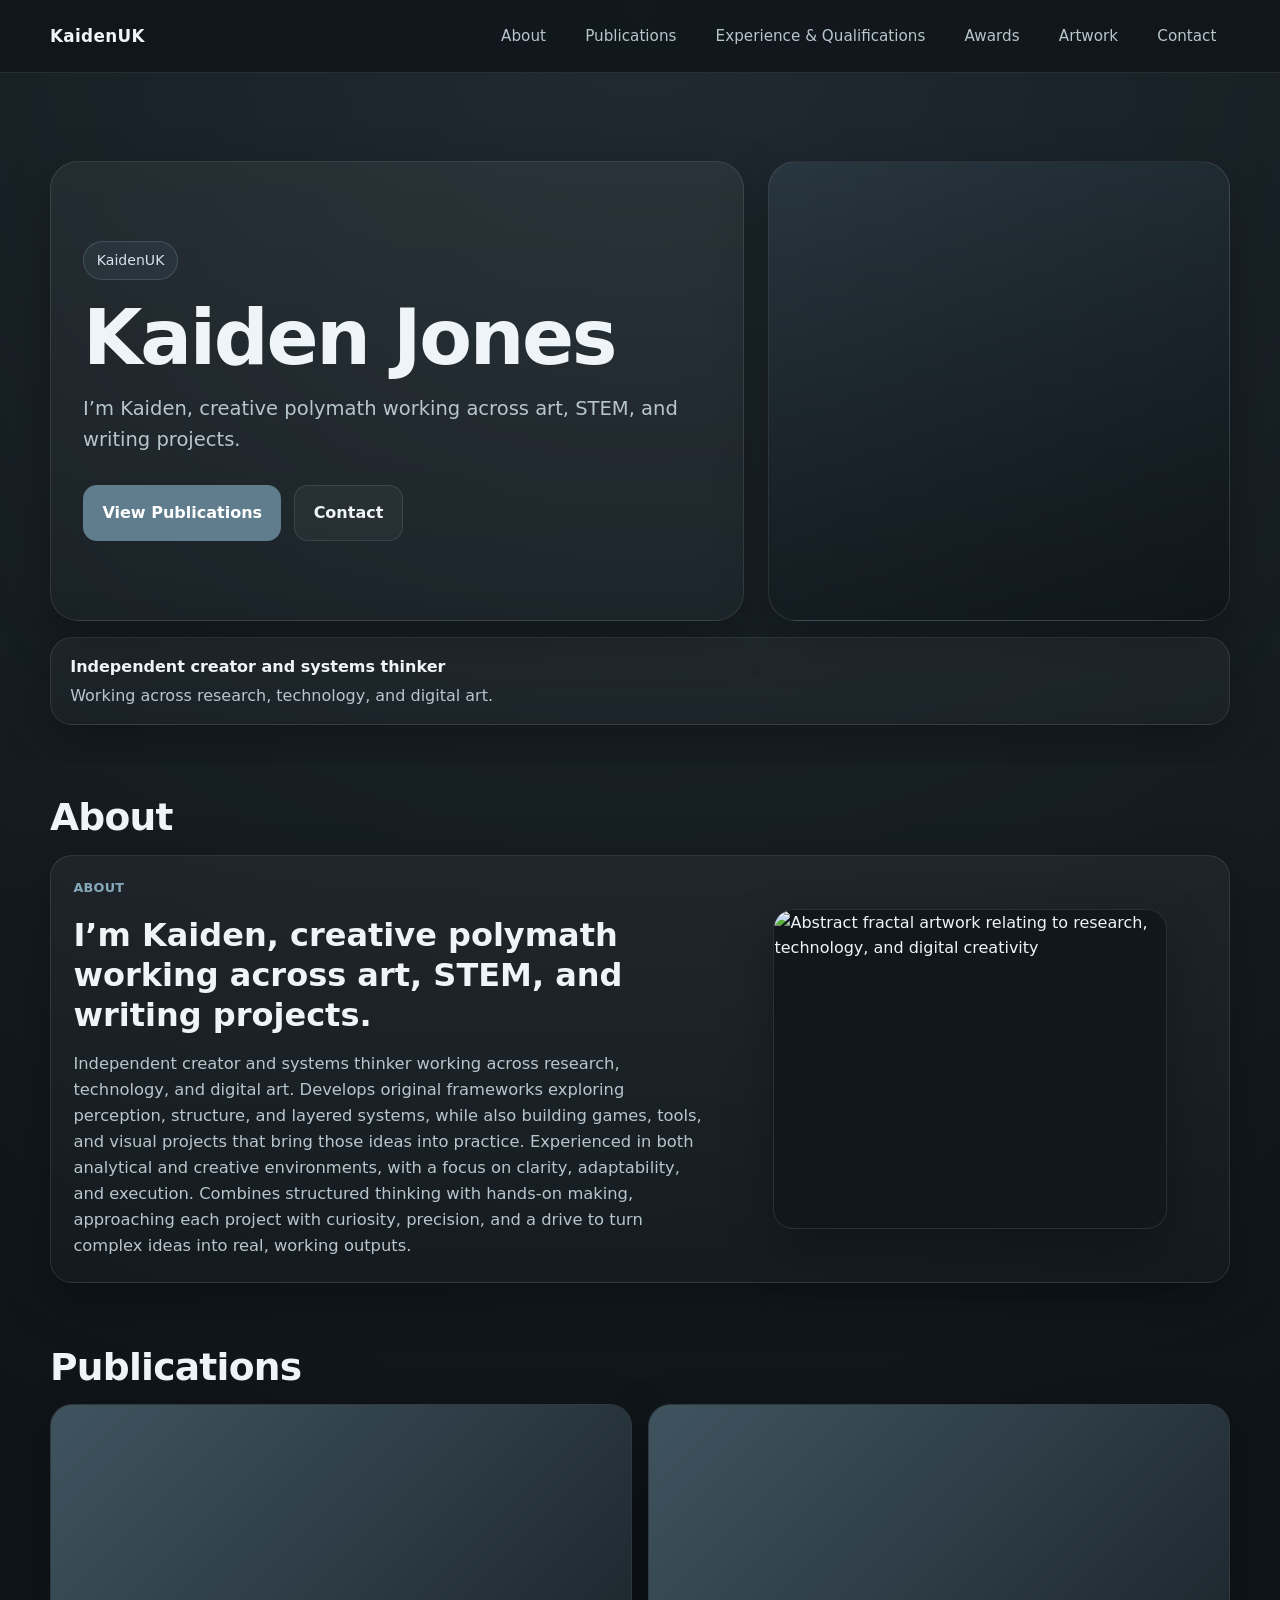
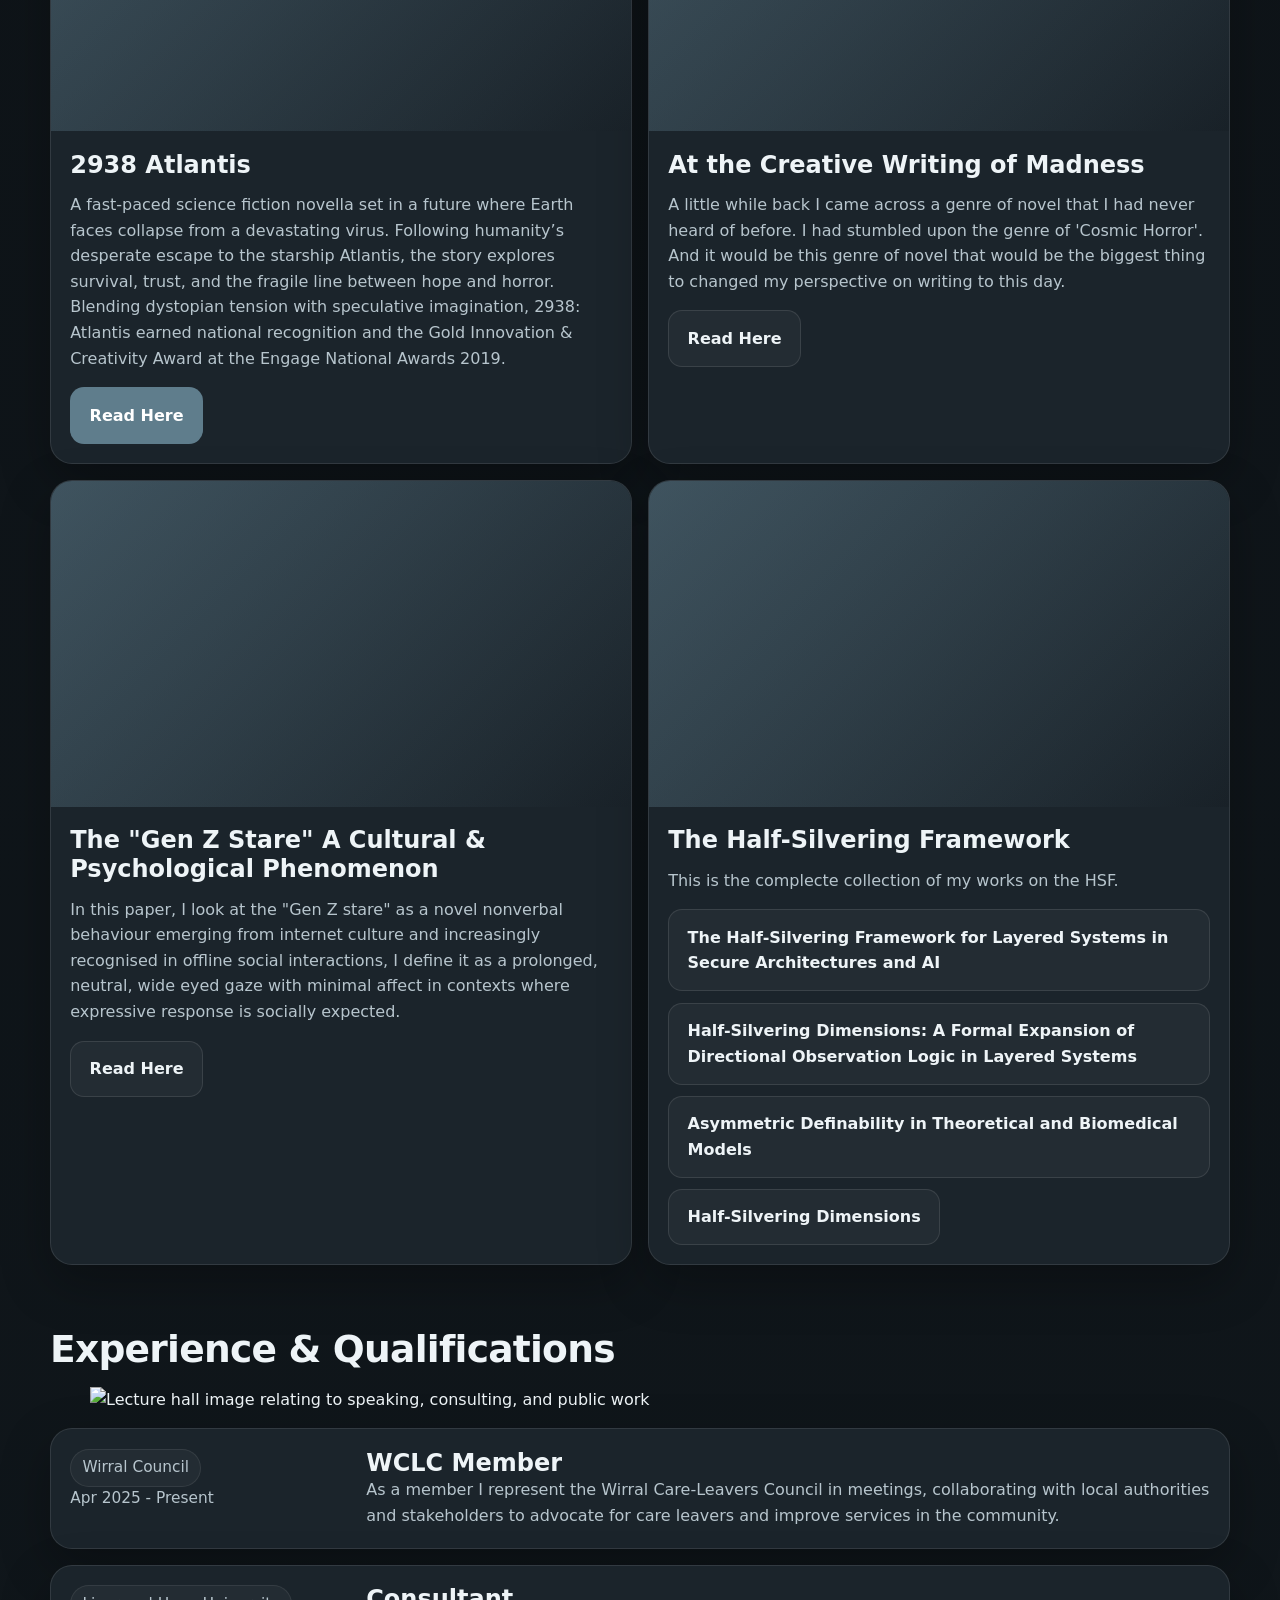
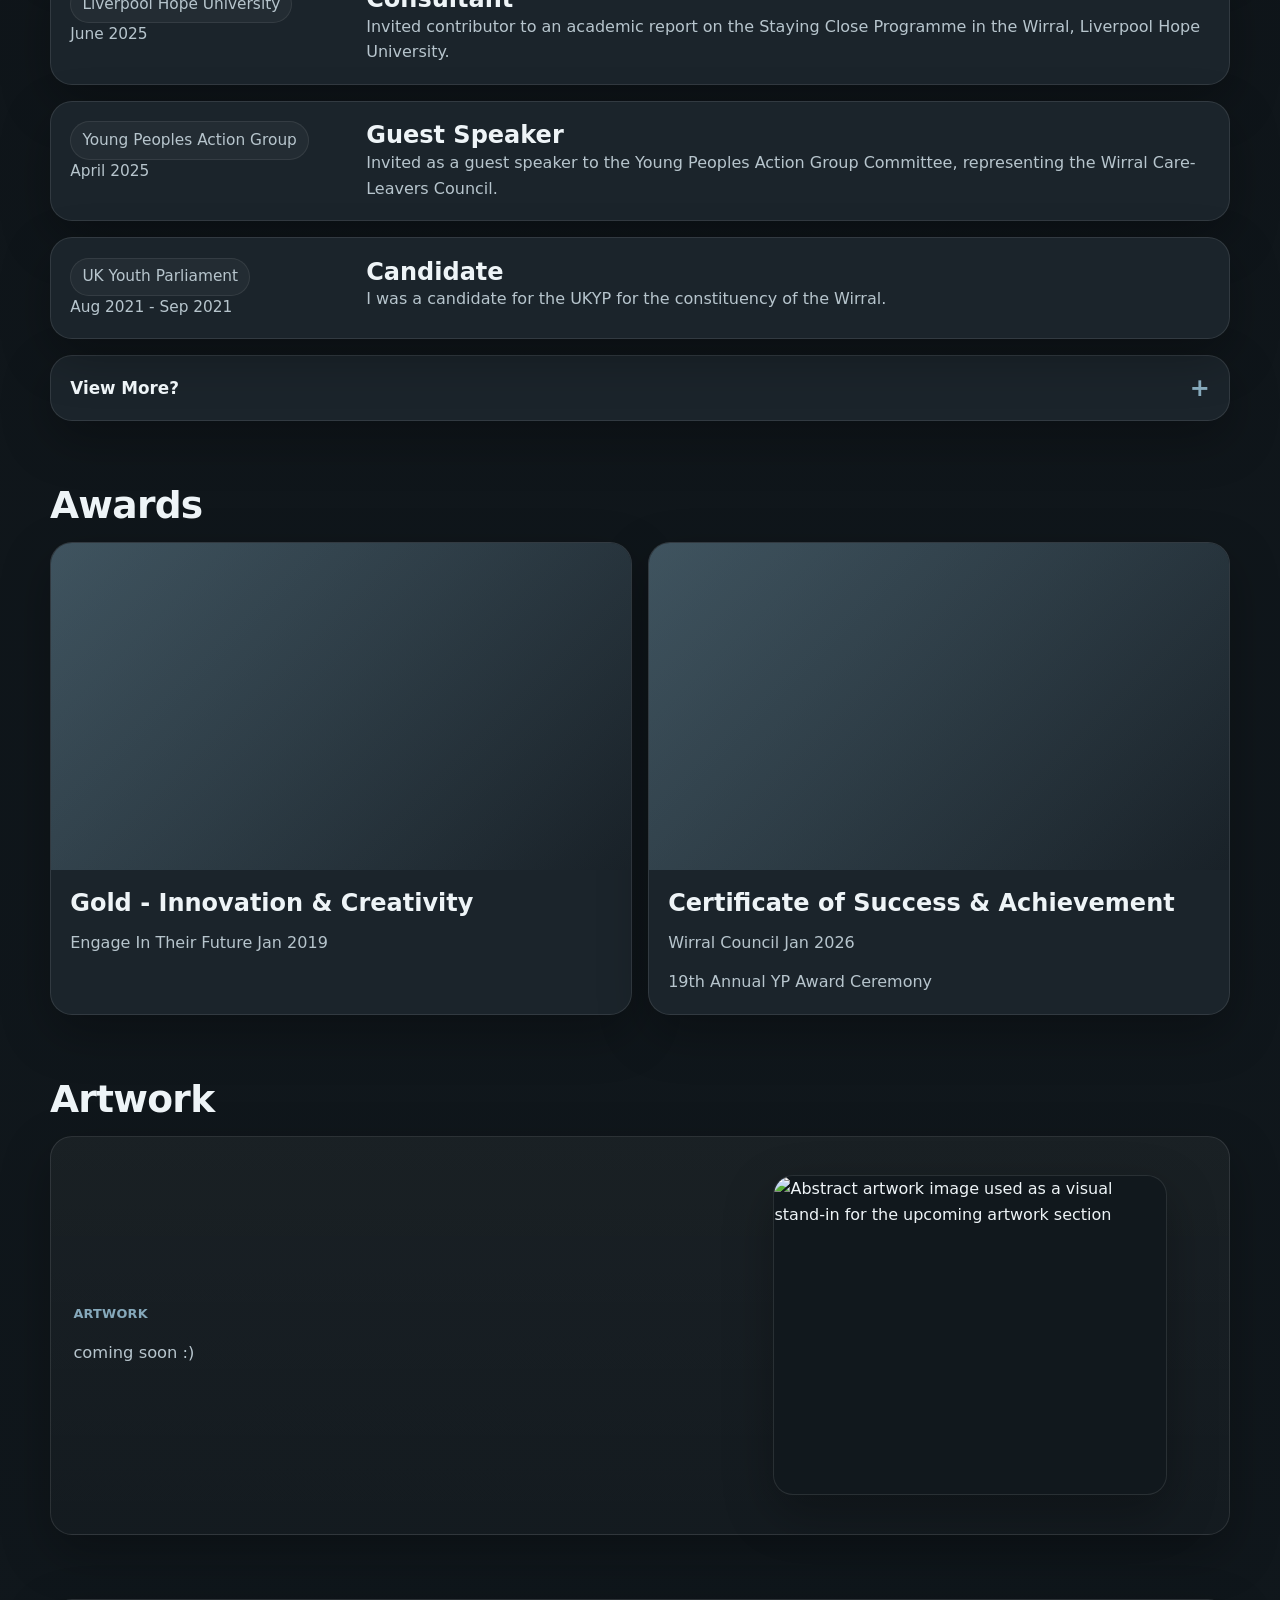
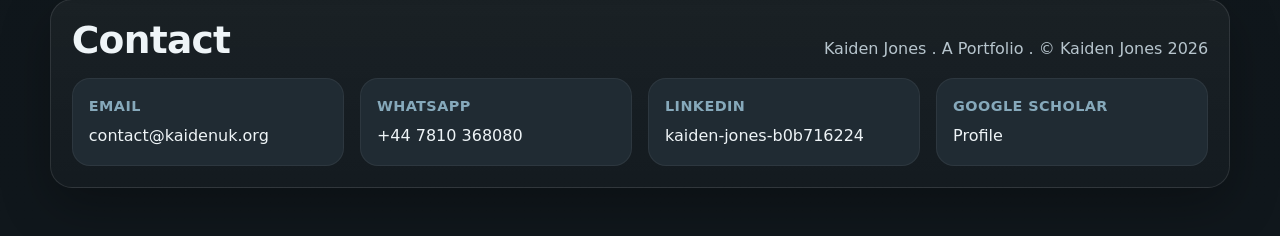
==== commit ccdd55e8: "Update index.html" ====
--- a/index.html
+++ b/index.html
@@ -20,8 +20,10 @@
       --shadow: 0 18px 50px rgba(0,0,0,.28);
       --radius: 22px;
     }
+
     * { box-sizing: border-box; }
     html { scroll-behavior: smooth; }
+
     body {
       margin: 0;
       font-family: Inter, ui-sans-serif, system-ui, -apple-system, BlinkMacSystemFont, "Segoe UI", sans-serif;
@@ -31,9 +33,15 @@
       color: var(--text);
       line-height: 1.6;
     }
+
     img { max-width: 100%; display: block; }
     a { color: inherit; }
-    .container { width: min(var(--max), calc(100% - 2rem)); margin: 0 auto; }
+
+    .container {
+      width: min(var(--max), calc(100% - 2rem));
+      margin: 0 auto;
+    }
+
     .nav {
       position: sticky;
       top: 0;
@@ -42,6 +50,7 @@
       background: rgba(15,20,24,.78);
       border-bottom: 1px solid var(--line);
     }
+
     .nav-inner {
       display: flex;
       align-items: center;
@@ -49,18 +58,21 @@
       gap: 1rem;
       min-height: 72px;
     }
+
     .brand {
       font-size: 1.05rem;
       font-weight: 800;
       letter-spacing: .02em;
       text-decoration: none;
     }
+
     .nav-links {
       display: flex;
       gap: .75rem;
       flex-wrap: wrap;
       justify-content: flex-end;
     }
+
     .nav-links a {
       text-decoration: none;
       color: var(--muted);
@@ -69,26 +81,34 @@
       transition: .2s ease;
       font-size: .95rem;
     }
-    .nav-links a:hover { background: rgba(255,255,255,.06); color: var(--text); }
+
+    .nav-links a:hover {
+      background: rgba(255,255,255,.06);
+      color: var(--text);
+    }
 
     .hero {
       position: relative;
       overflow: clip;
       padding: 5.5rem 0 2.5rem;
     }
+
     .hero-grid {
       display: grid;
       grid-template-columns: 1.2fr .8fr;
       gap: 1.5rem;
       align-items: stretch;
     }
-    .hero-copy, .hero-media {
+
+    .hero-copy,
+    .hero-media {
       background: linear-gradient(180deg, rgba(255,255,255,.05), rgba(255,255,255,.02));
       border: 1px solid var(--line);
       border-radius: 28px;
       box-shadow: var(--shadow);
       overflow: hidden;
     }
+
     .hero-copy {
       padding: 2rem;
       display: flex;
@@ -96,6 +116,7 @@
       justify-content: center;
       min-height: 460px;
     }
+
     .eyebrow {
       display: inline-flex;
       width: fit-content;
@@ -109,24 +130,29 @@
       font-size: .88rem;
       margin-bottom: 1rem;
     }
+
     h1, h2, h3 { margin: 0; line-height: 1.1; }
+
     .hero h1 {
       font-size: clamp(2.5rem, 6vw, 5rem);
       letter-spacing: -.03em;
       margin-bottom: .8rem;
     }
+
     .hero p.lead {
       font-size: clamp(1.02rem, 2vw, 1.22rem);
       color: var(--muted);
       max-width: 60ch;
       margin: 0 0 1.35rem;
     }
+
     .hero-actions {
       display: flex;
       flex-wrap: wrap;
       gap: .8rem;
       margin-top: .5rem;
     }
+
     .btn {
       text-decoration: none;
       display: inline-flex;
@@ -140,39 +166,47 @@
       transition: .2s ease;
       min-height: 48px;
     }
+
     .btn.primary {
       background: var(--accent);
       color: white;
       border-color: transparent;
     }
+
     .btn.secondary {
       color: var(--text);
       background: rgba(255,255,255,.04);
     }
-    .btn:hover { transform: translateY(-1px); }
+
+    .btn:hover {
+      transform: translateY(-1px);
+    }
 
     .hero-media {
       min-height: 460px;
       position: relative;
       background:
         linear-gradient(180deg, rgba(6,10,12,.18), rgba(6,10,12,.55)),
-        url('https://upload.wikimedia.org/wikipedia/commons/9/98/Fractal_space.jpg') center/cover no-repeat,
+        url('https://blogger.googleusercontent.com/img/a/AVvXsEiOZG0CX_7IFNfn6BDFycT3_vbdgMySd8Dgk3eJhhy6ZPvUpRjlzUkv31TjJMAtnN0mTBXv3m_XgiQ-hS8bXoGwLSWl4X7UuPssb_mlVv2riuQNx100o6_1GcY4Jq6ZjdwMPfCZE_oJ99W4iPDzwOYumLTEhtCAbl_9IHPIQzSRp7GSan__jHw4cAYjX5A') center/cover no-repeat,
         linear-gradient(135deg, #30404a, #1a242b);
     }
-    .hero-badge {
-      position: absolute;
-      inset: auto 1rem 1rem 1rem;
-      background: rgba(15,20,24,.78);
-      border: 1px solid rgba(255,255,255,.08);
+
+    .hero-summary {
+      margin-top: 1rem;
+      padding: 1rem 1.2rem;
       border-radius: 18px;
-      padding: 1rem;
-      backdrop-filter: blur(12px);
-    }
-    .hero-badge strong { display: block; margin-bottom: .2rem; }
+      display: grid;
+      gap: .2rem;
+    }
+
+    .hero-summary strong {
+      display: block;
+    }
 
     section {
       padding: 2rem 0;
     }
+
     .section-head {
       display: flex;
       align-items: end;
@@ -180,10 +214,12 @@
       gap: 1rem;
       margin-bottom: 1rem;
     }
+
     .section-head h2 {
       font-size: clamp(1.6rem, 3vw, 2.35rem);
       letter-spacing: -.02em;
     }
+
     .section-head p {
       margin: 0;
       color: var(--muted);
@@ -204,10 +240,12 @@
       gap: 1.25rem;
       align-items: center;
     }
+
     .about-copy {
       display: grid;
       gap: 1rem;
     }
+
     .about-visual {
       min-height: 320px;
       border-radius: 20px;
@@ -216,11 +254,13 @@
       background: #11181d;
       box-shadow: var(--shadow);
     }
+
     .about-visual img {
       width: 100%;
       height: 100%;
       object-fit: cover;
     }
+
     .about-tag {
       color: var(--accent-2);
       font-weight: 700;
@@ -228,11 +268,13 @@
       text-transform: uppercase;
       font-size: .8rem;
     }
+
     .about-headline {
       font-size: clamp(1.3rem, 2.5vw, 2rem);
       color: var(--text);
       line-height: 1.25;
     }
+
     .about-body {
       color: var(--muted);
       font-size: 1.02rem;
@@ -245,6 +287,7 @@
       grid-template-columns: repeat(12, 1fr);
       gap: 1rem;
     }
+
     .card {
       grid-column: span 6;
       overflow: hidden;
@@ -256,25 +299,35 @@
       flex-direction: column;
       min-height: 100%;
     }
-    .card.wide { grid-column: span 12; }
+
+    .card.wide {
+      grid-column: span 12;
+    }
+
     .media {
       aspect-ratio: 16 / 9;
       background: linear-gradient(135deg, #30404a, #1b242b);
       position: relative;
       overflow: hidden;
     }
+
     .media img {
       width: 100%;
       height: 100%;
       object-fit: cover;
     }
-    .media.image-failed img { display: none; }
+
+    .media.image-failed img {
+      display: none;
+    }
+
     .media.image-failed::after {
       content: "";
       position: absolute;
       inset: 0;
       background: linear-gradient(135deg, rgba(95,125,140,.32), rgba(13,19,24,.18));
     }
+
     .card-body {
       padding: 1.2rem;
       display: flex;
@@ -282,14 +335,18 @@
       gap: .8rem;
       flex: 1;
     }
-    .card h3, .card h4 {
+
+    .card h3,
+    .card h4 {
       font-size: clamp(1.15rem, 2vw, 1.5rem);
       line-height: 1.2;
     }
+
     .card p {
       margin: 0;
       color: var(--muted);
     }
+
     .meta {
       display: flex;
       flex-wrap: wrap;
@@ -297,6 +354,7 @@
       color: var(--muted);
       font-size: .95rem;
     }
+
     .pill {
       display: inline-flex;
       align-items: center;
@@ -306,6 +364,7 @@
       border: 1px solid rgba(255,255,255,.08);
       background: rgba(255,255,255,.04);
     }
+
     .link-row {
       display: flex;
       flex-wrap: wrap;
@@ -317,13 +376,18 @@
       display: grid;
       gap: 1rem;
     }
-    .timeline .card { grid-column: span 12; }
+
+    .timeline .card {
+      grid-column: span 12;
+    }
+
     .timeline-entry {
       display: grid;
       grid-template-columns: 280px 1fr;
       gap: 1rem;
       align-items: start;
     }
+
     .timeline-meta {
       color: var(--muted);
       font-size: .96rem;
@@ -337,6 +401,7 @@
       box-shadow: var(--shadow);
       overflow: hidden;
     }
+
     details.qualifications summary {
       list-style: none;
       cursor: pointer;
@@ -348,35 +413,47 @@
       gap: 1rem;
       font-size: 1.05rem;
     }
-    details.qualifications summary::-webkit-details-marker { display: none; }
+
+    details.qualifications summary::-webkit-details-marker {
+      display: none;
+    }
+
     details.qualifications summary::after {
       content: "+";
       font-size: 1.5rem;
       color: var(--accent-2);
       line-height: 1;
     }
-    details[open].qualifications summary::after { content: "–"; }
+
+    details[open].qualifications summary::after {
+      content: "–";
+    }
+
     .qualifications-grid {
       display: grid;
       grid-template-columns: repeat(2, minmax(0, 1fr));
       gap: 1rem;
       padding: 0 1.2rem 1.2rem;
     }
+
     .qualification {
       padding: 1rem;
       border-radius: 18px;
       background: var(--panel-2);
       border: 1px solid rgba(255,255,255,.06);
     }
+
     .qualification h4 {
       font-size: 1.05rem;
       margin-bottom: .45rem;
     }
+
     .qualification p {
       margin: 0;
       color: var(--muted);
       font-size: .96rem;
     }
+
     .qualification a {
       word-break: break-all;
       color: #d7e4eb;
@@ -387,22 +464,26 @@
     .footer {
       padding: 2rem 0 3rem;
     }
+
     .footer-card {
       padding: 1.3rem;
       display: grid;
       gap: 1rem;
     }
+
     .contact-grid {
       display: grid;
       grid-template-columns: repeat(4, minmax(0, 1fr));
       gap: 1rem;
     }
+
     .contact-item {
       padding: 1rem;
       border-radius: 18px;
       background: var(--panel-2);
       border: 1px solid rgba(255,255,255,.06);
     }
+
     .contact-item strong {
       display: block;
       margin-bottom: .35rem;
@@ -411,11 +492,14 @@
       text-transform: uppercase;
       letter-spacing: .03em;
     }
-    .contact-item a, .contact-item span {
+
+    .contact-item a,
+    .contact-item span {
       color: var(--text);
       text-decoration: none;
       word-break: break-word;
     }
+
     .muted {
       color: var(--muted);
     }
@@ -426,32 +510,60 @@
       .contact-grid {
         grid-template-columns: 1fr;
       }
-      .card { grid-column: span 12; }
-      .qualifications-grid { grid-template-columns: 1fr; }
-      .hero-copy, .hero-media { min-height: auto; }
-    }
+
+      .card {
+        grid-column: span 12;
+      }
+
+      .qualifications-grid {
+        grid-template-columns: 1fr;
+      }
+
+      .hero-copy,
+      .hero-media {
+        min-height: auto;
+      }
+    }
+
     @media (max-width: 720px) {
       .nav-inner {
         align-items: flex-start;
         flex-direction: column;
         padding: .8rem 0;
       }
-      .nav-links { width: 100%; }
+
+      .nav-links {
+        width: 100%;
+      }
+
       .nav-links a {
         padding-inline: .72rem;
         font-size: .92rem;
       }
-      .hero { padding-top: 3rem; }
-      .hero-copy { padding: 1.2rem; }
-      .hero-badge { position: static; margin: 1rem; }
-      .about-card, .card-body, .footer-card { padding: 1rem; }
+
+      .hero {
+        padding-top: 3rem;
+      }
+
+      .hero-copy {
+        padding: 1.2rem;
+      }
+
+      .about-card,
+      .card-body,
+      .footer-card {
+        padding: 1rem;
+      }
+
       .section-head {
         align-items: start;
         flex-direction: column;
       }
+
       .timeline-entry {
         gap: .6rem;
       }
+
       .timeline-meta {
         font-size: .92rem;
       }
@@ -474,21 +586,23 @@
   </nav>
 
   <header class="hero" id="top">
-    <div class="container hero-grid">
-      <div class="hero-copy">
-        <div class="eyebrow">KaidenUK</div>
-        <h1>Kaiden Jones</h1>
-        <p class="lead">I’m Kaiden, creative polymath working across art, STEM, and writing projects.</p>
-        <div class="hero-actions">
-          <a class="btn primary" href="#publications">View Publications</a>
-          <a class="btn secondary" href="#contact">Contact</a>
-        </div>
+    <div class="container">
+      <div class="hero-grid">
+        <div class="hero-copy">
+          <div class="eyebrow">KaidenUK</div>
+          <h1>Kaiden Jones</h1>
+          <p class="lead">I’m Kaiden, creative polymath working across art, STEM, and writing projects.</p>
+          <div class="hero-actions">
+            <a class="btn primary" href="#publications">View Publications</a>
+            <a class="btn secondary" href="#contact">Contact</a>
+          </div>
+        </div>
+        <div class="hero-media" aria-hidden="true"></div>
       </div>
-      <div class="hero-media" aria-hidden="true">
-        <div class="hero-badge">
-          <strong>Independent creator and systems thinker</strong>
-          <span class="muted">Working across research, technology, and digital art.</span>
-        </div>
+
+      <div class="panel hero-summary">
+        <strong>Independent creator and systems thinker</strong>
+        <span class="muted">Working across research, technology, and digital art.</span>
       </div>
     </div>
   </header>
@@ -498,7 +612,6 @@
       <div class="container">
         <div class="section-head">
           <h2>About</h2>
-          <p>Rebuilt from the original site content, without the Google Sites export issues.</p>
         </div>
         <div class="panel about-card">
           <div class="about-copy">
@@ -517,11 +630,12 @@
       <div class="container">
         <div class="section-head">
           <h2>Publications</h2>
-          <p>Word-for-word content from the original portfolio, rebuilt into clean responsive cards.</p>
         </div>
         <div class="cards">
           <article class="card">
-            <div class="media"><img src="https://upload.wikimedia.org/wikipedia/commons/8/84/1_Atlantis.png" alt="2938 Atlantis cover art" loading="lazy" referrerpolicy="no-referrer"></div>
+            <div class="media">
+              <img src="https://blogger.googleusercontent.com/img/a/AVvXsEiOdTnOoZxaTF9aQsaLyIFHhGy-_4XCLYeG6taNBp8UuygbNXELNq-YqijVUOwXveh1hKt7d96JT3AXdzwVzcDjthbFoJp826M8R62Z9b8MSL2hwei2OCA0AnbH8XhJEE5OL7Kpg1NwWkCXU37C4_IwqHXuxzy51Ge5fBzz4iQYSiaj9dMMNyhr3RLLRdc" alt="2938 Atlantis cover art" loading="lazy" referrerpolicy="no-referrer">
+            </div>
             <div class="card-body">
               <h3>2938 Atlantis</h3>
               <p>A fast-paced science fiction novella set in a future where Earth faces collapse from a devastating virus. Following humanity’s desperate escape to the starship Atlantis, the story explores survival, trust, and the fragile line between hope and horror. Blending dystopian tension with speculative imagination, 2938: Atlantis earned national recognition and the Gold Innovation &amp; Creativity Award at the Engage National Awards 2019.</p>
@@ -532,7 +646,9 @@
           </article>
 
           <article class="card">
-            <div class="media"><img src="https://upload.wikimedia.org/wikipedia/commons/f/f2/Typewriter-writed_paper.jpg" alt="At the Creative Writing of Madness visual" loading="lazy" referrerpolicy="no-referrer"></div>
+            <div class="media">
+              <img src="https://upload.wikimedia.org/wikipedia/commons/f/f2/Typewriter-writed_paper.jpg" alt="At the Creative Writing of Madness visual" loading="lazy" referrerpolicy="no-referrer">
+            </div>
             <div class="card-body">
               <h3>At the Creative Writing of Madness</h3>
               <p>A little while back I came across a genre of novel that I had never heard of before. I had stumbled upon the genre of 'Cosmic Horror'. And it would be this genre of novel that would be the biggest thing to changed my perspective on writing to this day.</p>
@@ -543,7 +659,9 @@
           </article>
 
           <article class="card">
-            <div class="media"><img src="https://upload.wikimedia.org/wikipedia/commons/8/8e/Eye_open_close_up.jpg" alt="Gen Z Stare visual" loading="lazy" referrerpolicy="no-referrer"></div>
+            <div class="media">
+              <img src="https://upload.wikimedia.org/wikipedia/commons/8/8e/Eye_open_close_up.jpg" alt="Gen Z Stare visual" loading="lazy" referrerpolicy="no-referrer">
+            </div>
             <div class="card-body">
               <h3>The "Gen Z Stare" A Cultural &amp; Psychological Phenomenon</h3>
               <p>In this paper, I look at the "Gen Z stare" as a novel nonverbal behaviour emerging from internet culture and increasingly recognised in offline social interactions, I define it as a prolonged, neutral, wide eyed gaze with minimal affect in contexts where expressive response is socially expected.</p>
@@ -554,7 +672,9 @@
           </article>
 
           <article class="card">
-            <div class="media"><img src="https://upload.wikimedia.org/wikipedia/commons/a/a8/Abstract-Shapes-Assembled-Colorful-Art-Publicdomain_%2896%29.jpg" alt="Half-Silvering Framework visual" loading="lazy" referrerpolicy="no-referrer"></div>
+            <div class="media">
+              <img src="https://upload.wikimedia.org/wikipedia/commons/a/a8/Abstract-Shapes-Assembled-Colorful-Art-Publicdomain_%2896%29.jpg" alt="Half-Silvering Framework visual" loading="lazy" referrerpolicy="no-referrer">
+            </div>
             <div class="card-body">
               <h3>The Half-Silvering Framework</h3>
               <p>This is the complecte collection of my works on the HSF.</p>
@@ -574,12 +694,10 @@
       <div class="container">
         <div class="section-head">
           <h2>Experience &amp; Qualifications</h2>
-          <p>The main roles are shown first, with the original “View More?” section rebuilt as a normal expandable block.</p>
         </div>
 
         <figure class="feature-image">
-          <img src="https://upload.wikimedia.org/wikipedia/commons/6/6b/Lecturehall.JPG" alt="Lecture hall image relating to speaking, consulting, and public work" loading="lazy" referrerpolicy="no-referrer">
-          <figcaption class="caption">A visual anchor for public speaking, consulting, and academic-facing work.</figcaption>
+          <img src="https://blogger.googleusercontent.com/img/a/AVvXsEgK9S64MdTWk6b9lT_Iv5fcUMLCAFFj99zAmmyBM_2csaY4r8ELp8mJVZwBmGJZHpv7t4rmXXPiS_oLKFIaYpwKuov6sdQSiztHq89oVPviUQkT4ZvEA5aVF_zmEp-Y-tD3hPt_iPC30J2yjjdX5eVnq4qsOsBqGPAHkbLpeWDB3w5XtJG0pxYH52EPlwU" alt="Lecture hall image relating to speaking, consulting, and public work" loading="lazy" referrerpolicy="no-referrer">
         </figure>
 
         <div class="timeline">
@@ -694,18 +812,22 @@
       <div class="container">
         <div class="section-head">
           <h2>Awards</h2>
-          <p>The awards section is preserved as its own block, like the original portfolio.</p>
         </div>
         <div class="cards">
           <article class="card">
-            <div class="media"><img src="https://upload.wikimedia.org/wikipedia/commons/thumb/7/7c/Trophy_cup.svg/500px-Trophy_cup.svg.png" alt="Innovation and Creativity award visual" loading="lazy" referrerpolicy="no-referrer"></div>
+            <div class="media">
+              <img src="https://upload.wikimedia.org/wikipedia/commons/thumb/7/7c/Trophy_cup.svg/500px-Trophy_cup.svg.png" alt="Innovation and Creativity award visual" loading="lazy" referrerpolicy="no-referrer">
+            </div>
             <div class="card-body">
               <h3>Gold - Innovation &amp; Creativity</h3>
               <p>Engage In Their Future Jan 2019</p>
             </div>
           </article>
-          <article class="card">
-            <div class="media"><img src="https://upload.wikimedia.org/wikipedia/commons/8/8d/Award_of_certificate.jpg" alt="Certificate of Success and Achievement visual" loading="lazy" referrerpolicy="no-referrer"></div>
+
+          <article class="card">
+            <div class="media">
+              <img src="https://upload.wikimedia.org/wikipedia/commons/thumb/7/7c/Trophy_cup.svg/500px-Trophy_cup.svg.png" alt="Cartoon award image" loading="lazy" referrerpolicy="no-referrer">
+            </div>
             <div class="card-body">
               <h3>Certificate of Success &amp; Achievement</h3>
               <p>Wirral Council Jan 2026</p>
@@ -720,7 +842,6 @@
       <div class="container">
         <div class="section-head">
           <h2>Artwork</h2>
-          <p>Kept as its own section, the same way it appears on the original site.</p>
         </div>
         <div class="panel about-card">
           <div class="about-copy">
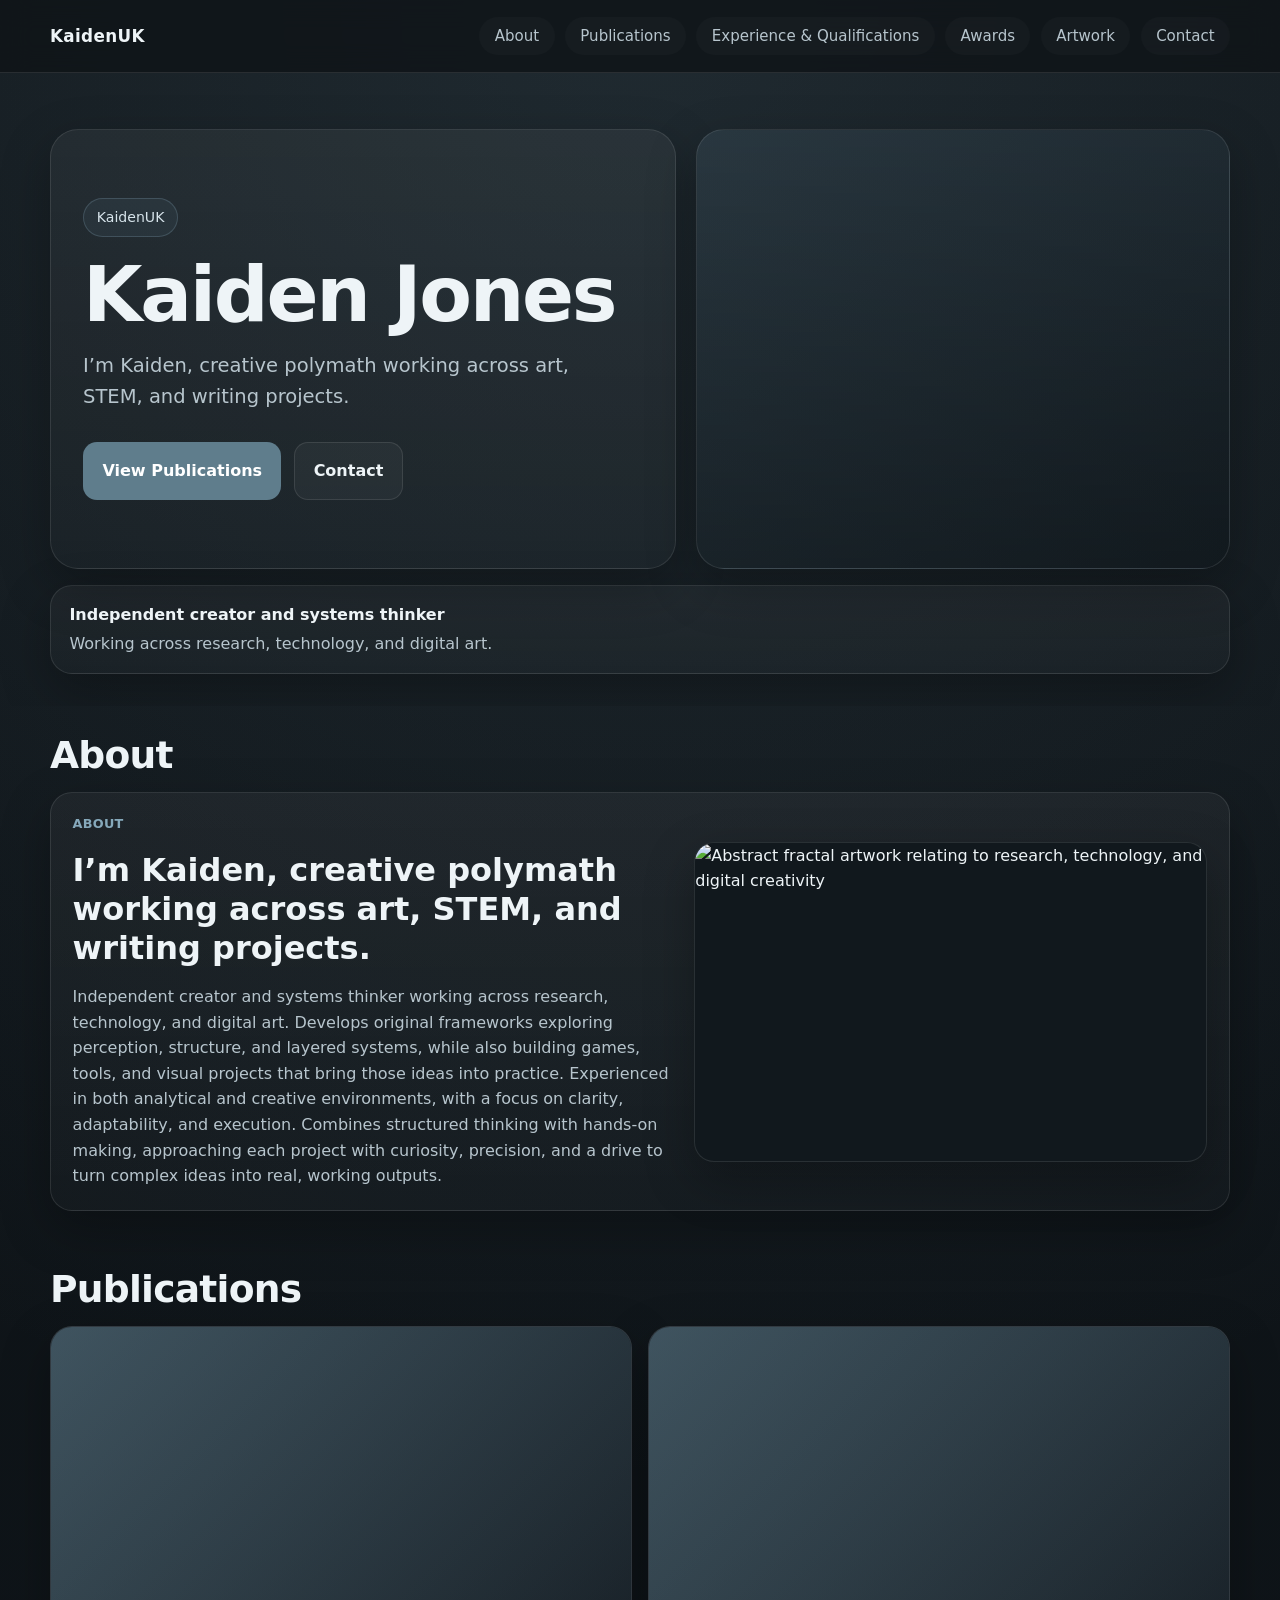
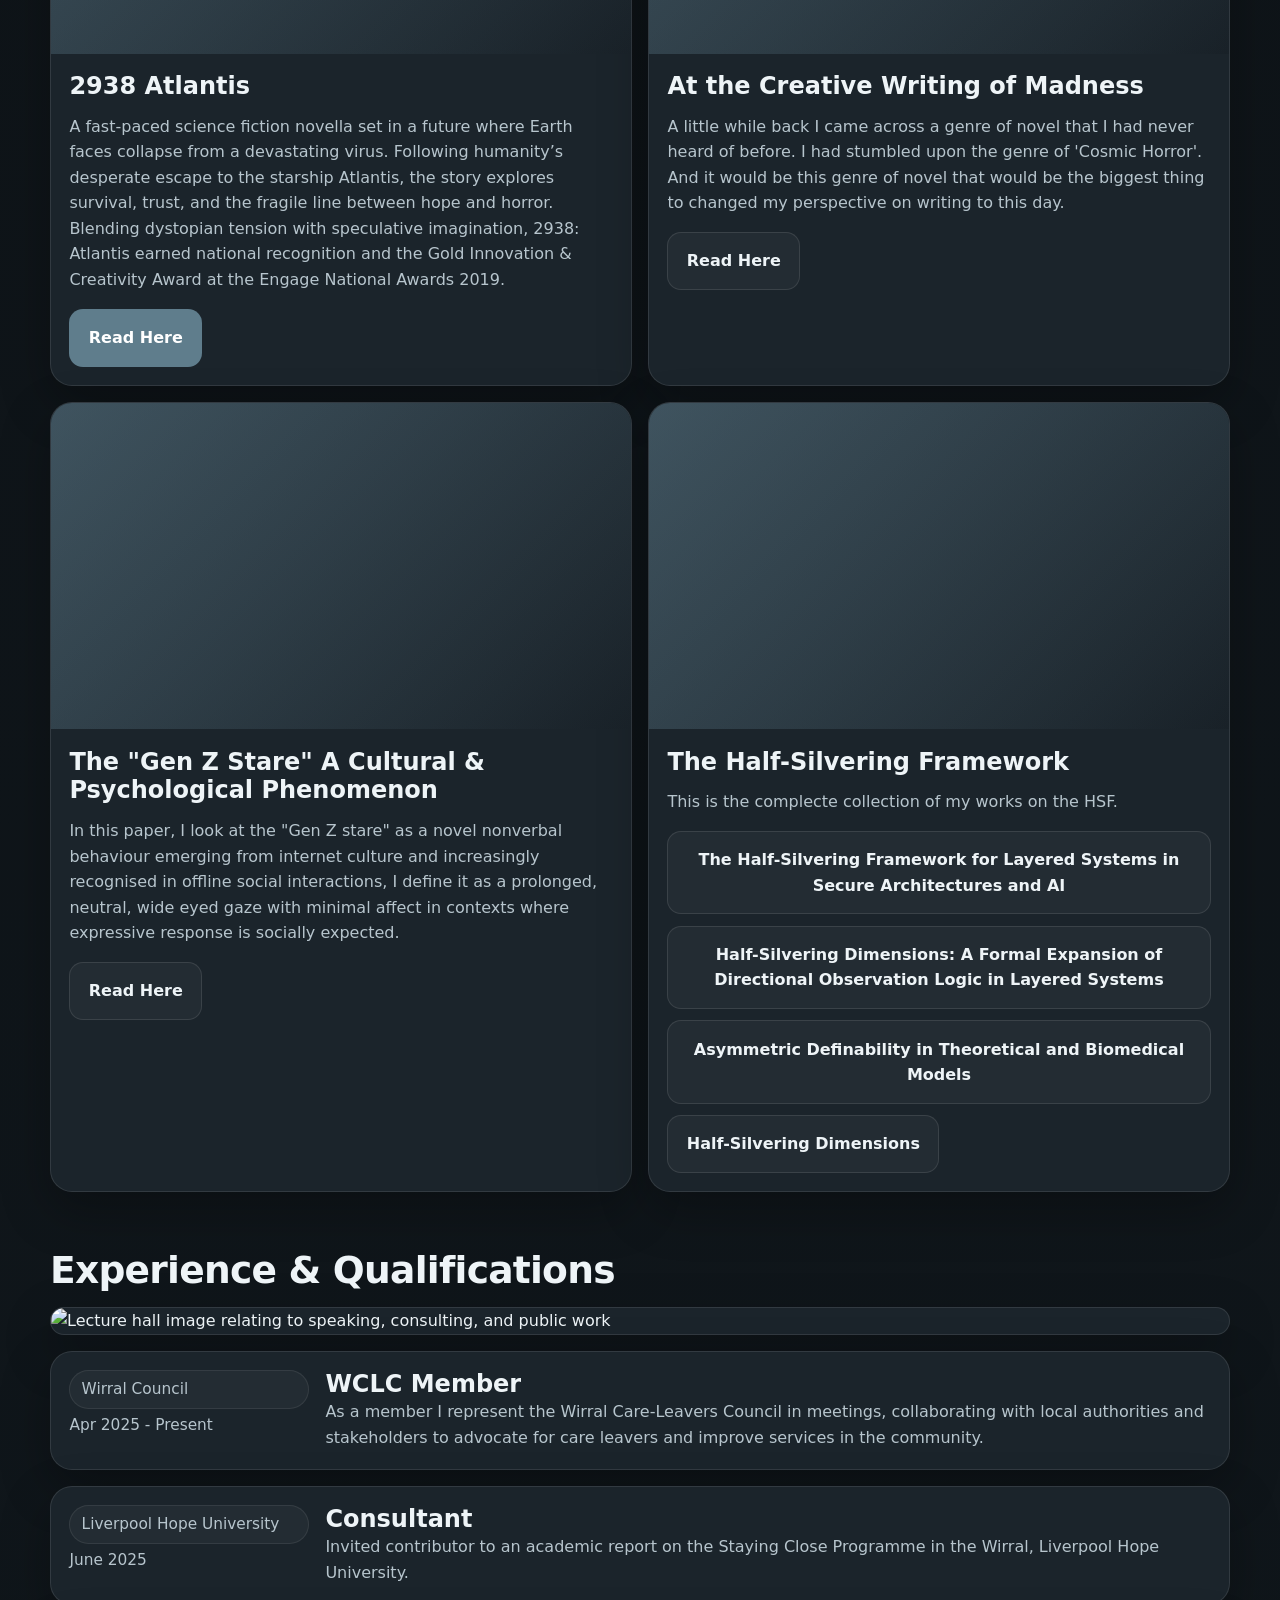
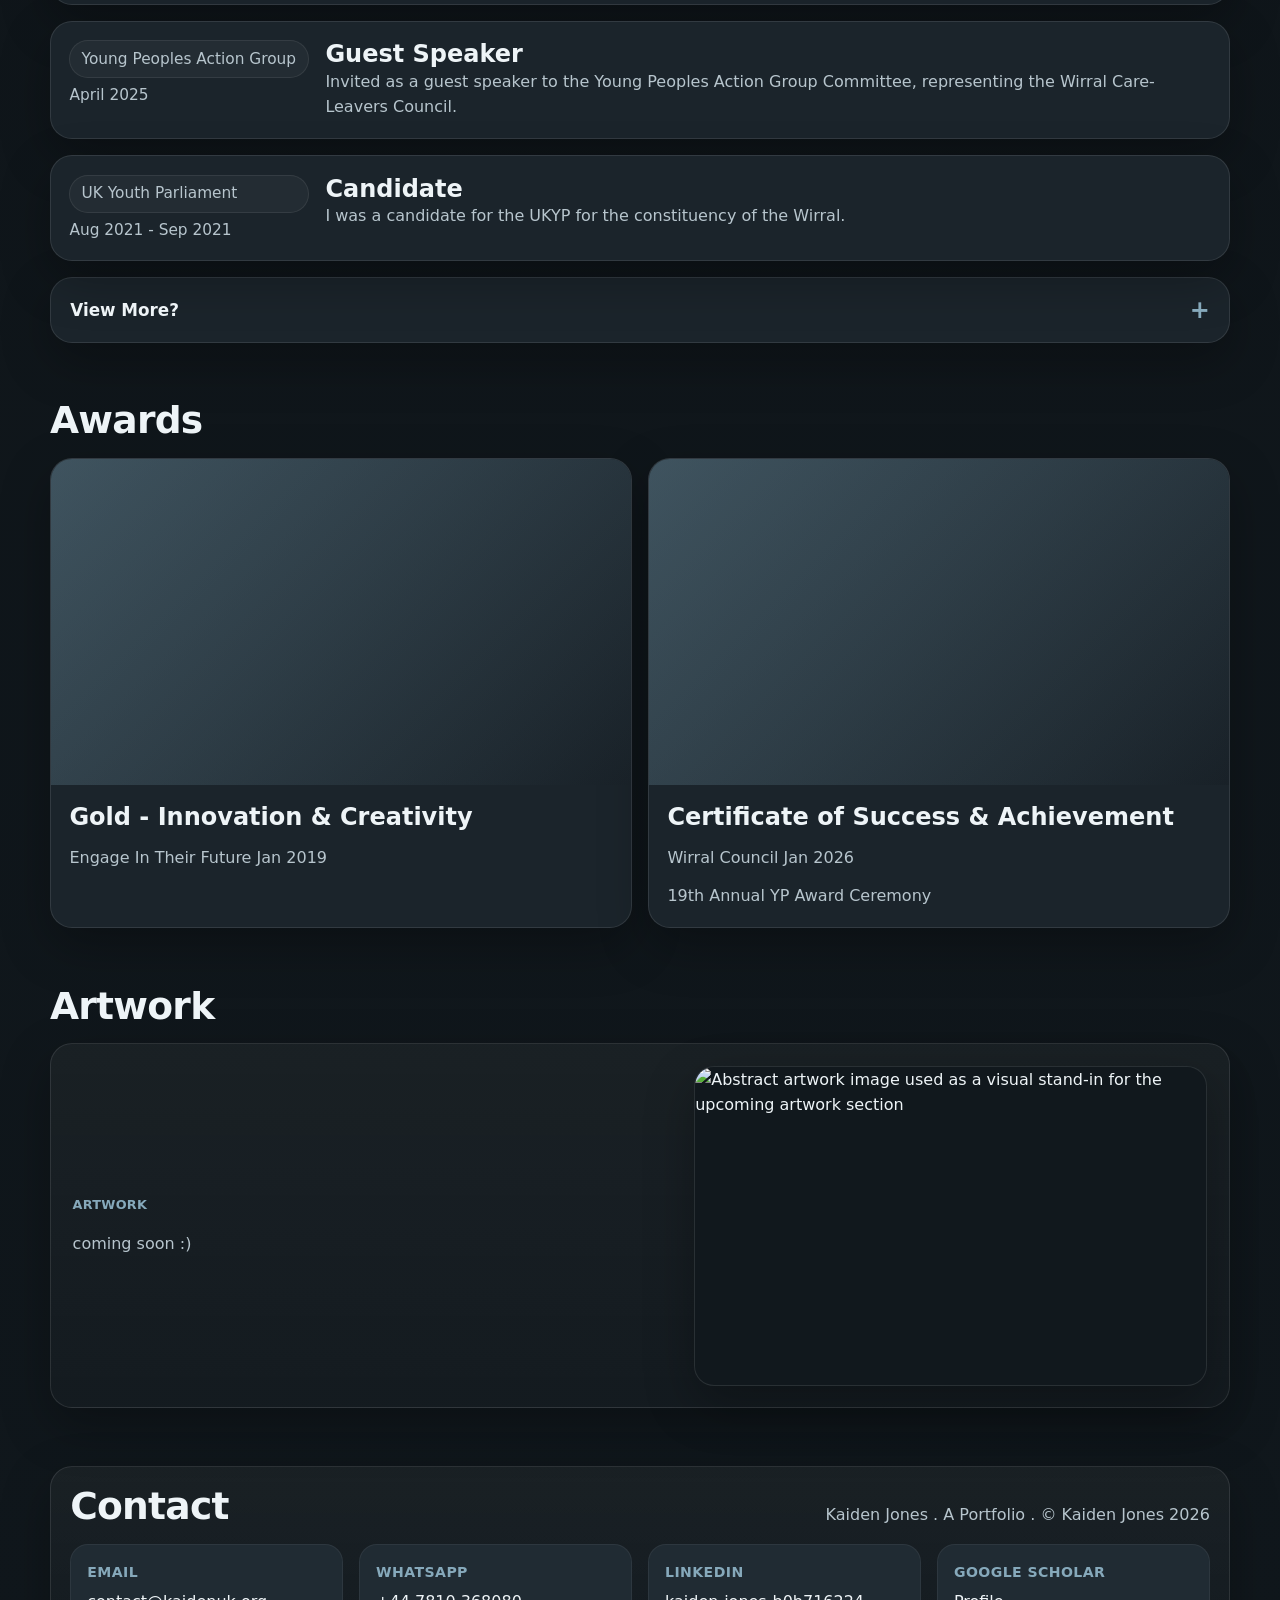
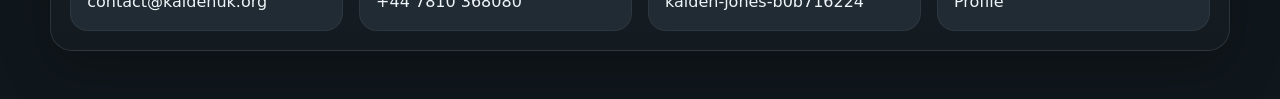
==== commit a78671b4: "Update index.html" ====
--- a/index.html
+++ b/index.html
@@ -21,8 +21,14 @@
       --radius: 22px;
     }
 
-    * { box-sizing: border-box; }
-    html { scroll-behavior: smooth; }
+    * {
+      box-sizing: border-box;
+      min-width: 0;
+    }
+
+    html {
+      scroll-behavior: smooth;
+    }
 
     body {
       margin: 0;
@@ -32,10 +38,22 @@
         linear-gradient(180deg, #0e1317 0%, #10171c 100%);
       color: var(--text);
       line-height: 1.6;
-    }
-
-    img { max-width: 100%; display: block; }
-    a { color: inherit; }
+      overflow-x: hidden;
+    }
+
+    img {
+      max-width: 100%;
+      display: block;
+    }
+
+    figure {
+      margin: 0;
+    }
+
+    a {
+      color: inherit;
+      overflow-wrap: anywhere;
+    }
 
     .container {
       width: min(var(--max), calc(100% - 2rem));
@@ -47,7 +65,7 @@
       top: 0;
       z-index: 20;
       backdrop-filter: blur(14px);
-      background: rgba(15,20,24,.78);
+      background: rgba(15,20,24,.82);
       border-bottom: 1px solid var(--line);
     }
 
@@ -57,6 +75,7 @@
       justify-content: space-between;
       gap: 1rem;
       min-height: 72px;
+      padding: .8rem 0;
     }
 
     .brand {
@@ -64,11 +83,12 @@
       font-weight: 800;
       letter-spacing: .02em;
       text-decoration: none;
+      white-space: nowrap;
     }
 
     .nav-links {
       display: flex;
-      gap: .75rem;
+      gap: .65rem;
       flex-wrap: wrap;
       justify-content: flex-end;
     }
@@ -76,27 +96,33 @@
     .nav-links a {
       text-decoration: none;
       color: var(--muted);
-      padding: .55rem .85rem;
+      padding: .6rem .9rem;
       border-radius: 999px;
       transition: .2s ease;
-      font-size: .95rem;
-    }
-
-    .nav-links a:hover {
-      background: rgba(255,255,255,.06);
+      font-size: .94rem;
+      line-height: 1.1;
+      border: 1px solid transparent;
+      background: rgba(255,255,255,.02);
+    }
+
+    .nav-links a:hover,
+    .nav-links a:focus-visible {
+      background: rgba(255,255,255,.07);
       color: var(--text);
+      border-color: rgba(255,255,255,.08);
+      outline: none;
     }
 
     .hero {
       position: relative;
       overflow: clip;
-      padding: 5.5rem 0 2.5rem;
+      padding: 3.5rem 0 2rem;
     }
 
     .hero-grid {
       display: grid;
-      grid-template-columns: 1.2fr .8fr;
-      gap: 1.5rem;
+      grid-template-columns: minmax(0, 1.08fr) minmax(0, .92fr);
+      gap: 1.25rem;
       align-items: stretch;
     }
 
@@ -110,11 +136,11 @@
     }
 
     .hero-copy {
-      padding: 2rem;
+      padding: clamp(1.25rem, 3vw, 2rem);
       display: flex;
       flex-direction: column;
       justify-content: center;
-      min-height: 460px;
+      min-height: 440px;
     }
 
     .eyebrow {
@@ -131,18 +157,21 @@
       margin-bottom: 1rem;
     }
 
-    h1, h2, h3 { margin: 0; line-height: 1.1; }
+    h1, h2, h3, h4 {
+      margin: 0;
+      line-height: 1.1;
+    }
 
     .hero h1 {
-      font-size: clamp(2.5rem, 6vw, 5rem);
+      font-size: clamp(2.2rem, 6vw, 5rem);
       letter-spacing: -.03em;
       margin-bottom: .8rem;
     }
 
     .hero p.lead {
-      font-size: clamp(1.02rem, 2vw, 1.22rem);
+      font-size: clamp(1rem, 2vw, 1.22rem);
       color: var(--muted);
-      max-width: 60ch;
+      max-width: 34rem;
       margin: 0 0 1.35rem;
     }
 
@@ -159,12 +188,13 @@
       align-items: center;
       justify-content: center;
       gap: .5rem;
-      padding: .9rem 1.15rem;
+      padding: .95rem 1.15rem;
       border-radius: 14px;
       font-weight: 700;
       border: 1px solid var(--line);
       transition: .2s ease;
       min-height: 48px;
+      text-align: center;
     }
 
     .btn.primary {
@@ -178,33 +208,36 @@
       background: rgba(255,255,255,.04);
     }
 
-    .btn:hover {
+    .btn:hover,
+    .btn:focus-visible {
       transform: translateY(-1px);
+      outline: none;
     }
 
     .hero-media {
-      min-height: 460px;
+      min-height: 440px;
       position: relative;
       background:
-        linear-gradient(180deg, rgba(6,10,12,.18), rgba(6,10,12,.55)),
-        url('https://blogger.googleusercontent.com/img/a/AVvXsEiOZG0CX_7IFNfn6BDFycT3_vbdgMySd8Dgk3eJhhy6ZPvUpRjlzUkv31TjJMAtnN0mTBXv3m_XgiQ-hS8bXoGwLSWl4X7UuPssb_mlVv2riuQNx100o6_1GcY4Jq6ZjdwMPfCZE_oJ99W4iPDzwOYumLTEhtCAbl_9IHPIQzSRp7GSan__jHw4cAYjX5A') center/cover no-repeat,
+        linear-gradient(180deg, rgba(6,10,12,.16), rgba(6,10,12,.42)),
+        url('https://blogger.googleusercontent.com/img/a/AVvXsEiOZG0CX_7IFNfn6BDFycT3_vbdgMySd8Dgk3eJhhy6ZPvUpRjlzUkv31TjJMAtnN0mTBXv3m_XgiQ-hS8bXoGwLSWl4X7UuPssb_mlVv2riuQNx100o6_1GcY4Jq6ZjdwMPfCZE_oJ99W4iPDzwOYumLTEhtCAbl_9IHPIQzSRp7GSan__jHw4cAYjX5A') center 22% / cover no-repeat,
         linear-gradient(135deg, #30404a, #1a242b);
     }
 
     .hero-summary {
       margin-top: 1rem;
-      padding: 1rem 1.2rem;
+      padding: 1rem 1.15rem;
       border-radius: 18px;
       display: grid;
-      gap: .2rem;
+      gap: .22rem;
     }
 
     .hero-summary strong {
       display: block;
+      font-size: 1rem;
     }
 
     section {
-      padding: 2rem 0;
+      padding: 1.8rem 0;
     }
 
     .section-head {
@@ -216,7 +249,7 @@
     }
 
     .section-head h2 {
-      font-size: clamp(1.6rem, 3vw, 2.35rem);
+      font-size: clamp(1.55rem, 3vw, 2.35rem);
       letter-spacing: -.02em;
     }
 
@@ -234,10 +267,10 @@
     }
 
     .about-card {
-      padding: 1.4rem;
+      padding: 1.35rem;
       display: grid;
-      grid-template-columns: 1.15fr .85fr;
-      gap: 1.25rem;
+      grid-template-columns: minmax(0, 1.08fr) minmax(0, .92fr);
+      gap: 1.2rem;
       align-items: center;
     }
 
@@ -270,21 +303,21 @@
     }
 
     .about-headline {
-      font-size: clamp(1.3rem, 2.5vw, 2rem);
+      font-size: clamp(1.25rem, 2.5vw, 2rem);
       color: var(--text);
-      line-height: 1.25;
+      line-height: 1.22;
     }
 
     .about-body {
       color: var(--muted);
-      font-size: 1.02rem;
+      font-size: 1rem;
       max-width: 75ch;
       margin: 0;
     }
 
     .cards {
       display: grid;
-      grid-template-columns: repeat(12, 1fr);
+      grid-template-columns: repeat(12, minmax(0, 1fr));
       gap: 1rem;
     }
 
@@ -329,7 +362,7 @@
     }
 
     .card-body {
-      padding: 1.2rem;
+      padding: 1.15rem;
       display: flex;
       flex-direction: column;
       gap: .8rem;
@@ -338,21 +371,13 @@
 
     .card h3,
     .card h4 {
-      font-size: clamp(1.15rem, 2vw, 1.5rem);
+      font-size: clamp(1.12rem, 2vw, 1.5rem);
       line-height: 1.2;
     }
 
     .card p {
       margin: 0;
       color: var(--muted);
-    }
-
-    .meta {
-      display: flex;
-      flex-wrap: wrap;
-      gap: .55rem;
-      color: var(--muted);
-      font-size: .95rem;
     }
 
     .pill {
@@ -383,7 +408,7 @@
 
     .timeline-entry {
       display: grid;
-      grid-template-columns: 280px 1fr;
+      grid-template-columns: 240px minmax(0, 1fr);
       gap: 1rem;
       align-items: start;
     }
@@ -392,6 +417,23 @@
       color: var(--muted);
       font-size: .96rem;
       line-height: 1.5;
+      display: grid;
+      gap: .35rem;
+    }
+
+    .feature-image {
+      border-radius: 22px;
+      overflow: hidden;
+      border: 1px solid var(--line);
+      background: var(--panel);
+      box-shadow: var(--shadow);
+      margin-bottom: 1rem;
+    }
+
+    .feature-image img {
+      width: 100%;
+      max-height: 380px;
+      object-fit: cover;
     }
 
     details.qualifications {
@@ -423,6 +465,7 @@
       font-size: 1.5rem;
       color: var(--accent-2);
       line-height: 1;
+      flex: 0 0 auto;
     }
 
     details[open].qualifications summary::after {
@@ -444,29 +487,29 @@
     }
 
     .qualification h4 {
-      font-size: 1.05rem;
+      font-size: 1.02rem;
       margin-bottom: .45rem;
     }
 
     .qualification p {
       margin: 0;
       color: var(--muted);
-      font-size: .96rem;
+      font-size: .95rem;
     }
 
     .qualification a {
-      word-break: break-all;
+      word-break: break-word;
       color: #d7e4eb;
       text-decoration: underline;
       text-decoration-color: rgba(215,228,235,.4);
     }
 
     .footer {
-      padding: 2rem 0 3rem;
+      padding: 1.8rem 0 3rem;
     }
 
     .footer-card {
-      padding: 1.3rem;
+      padding: 1.2rem;
       display: grid;
       gap: 1rem;
     }
@@ -487,7 +530,7 @@
     .contact-item strong {
       display: block;
       margin-bottom: .35rem;
-      font-size: .9rem;
+      font-size: .88rem;
       color: var(--accent-2);
       text-transform: uppercase;
       letter-spacing: .03em;
@@ -504,8 +547,9 @@
       color: var(--muted);
     }
 
-    @media (max-width: 980px) {
+    @media (max-width: 1024px) {
       .hero-grid,
+      .about-card,
       .timeline-entry,
       .contact-grid {
         grid-template-columns: 1fr;
@@ -523,30 +567,81 @@
       .hero-media {
         min-height: auto;
       }
+
+      .hero-media {
+        min-height: 360px;
+      }
+
+      .about-visual {
+        min-height: 280px;
+      }
     }
 
     @media (max-width: 720px) {
+      .container {
+        width: min(var(--max), calc(100% - 1rem));
+      }
+
+      .nav {
+        position: static;
+      }
+
       .nav-inner {
         align-items: flex-start;
         flex-direction: column;
-        padding: .8rem 0;
+        gap: .8rem;
       }
 
       .nav-links {
         width: 100%;
+        display: grid;
+        grid-template-columns: repeat(2, minmax(0, 1fr));
+        gap: .55rem;
       }
 
       .nav-links a {
-        padding-inline: .72rem;
-        font-size: .92rem;
+        display: flex;
+        justify-content: center;
+        align-items: center;
+        min-height: 44px;
+        padding: .75rem .7rem;
+        font-size: .9rem;
+        text-align: center;
       }
 
       .hero {
-        padding-top: 3rem;
+        padding-top: 1rem;
       }
 
       .hero-copy {
-        padding: 1.2rem;
+        padding: 1.15rem;
+      }
+
+      .hero-media {
+        min-height: 260px;
+        background-position: center 18%;
+      }
+
+      .hero-summary {
+        padding: .95rem 1rem;
+      }
+
+      .hero-actions {
+        flex-direction: column;
+      }
+
+      .hero-actions .btn {
+        width: 100%;
+      }
+
+      section {
+        padding: 1.35rem 0;
+      }
+
+      .section-head {
+        align-items: start;
+        flex-direction: column;
+        gap: .55rem;
       }
 
       .about-card,
@@ -555,9 +650,24 @@
         padding: 1rem;
       }
 
-      .section-head {
-        align-items: start;
-        flex-direction: column;
+      .about-visual {
+        min-height: 220px;
+      }
+
+      .card-body {
+        gap: .72rem;
+      }
+
+      .feature-image img {
+        max-height: 240px;
+      }
+
+      details.qualifications summary {
+        padding: 1rem;
+      }
+
+      .qualifications-grid {
+        padding: 0 1rem 1rem;
       }
 
       .timeline-entry {
@@ -566,6 +676,37 @@
 
       .timeline-meta {
         font-size: .92rem;
+      }
+
+      .contact-grid {
+        grid-template-columns: 1fr;
+      }
+    }
+
+    @media (max-width: 420px) {
+      .nav-links {
+        grid-template-columns: 1fr;
+      }
+
+      .hero h1 {
+        font-size: 2rem;
+      }
+
+      .hero p.lead,
+      .about-body,
+      .card p,
+      .qualification p,
+      .contact-item a,
+      .contact-item span {
+        font-size: .96rem;
+      }
+
+      .hero-media {
+        min-height: 220px;
+      }
+
+      .eyebrow {
+        font-size: .82rem;
       }
     }
   </style>
@@ -577,7 +718,7 @@
       <div class="nav-links">
         <a href="#about">About</a>
         <a href="#publications">Publications</a>
-        <a href="#experience">Experience & Qualifications</a>
+        <a href="#experience">Experience &amp; Qualifications</a>
         <a href="#awards">Awards</a>
         <a href="#artwork">Artwork</a>
         <a href="#contact">Contact</a>
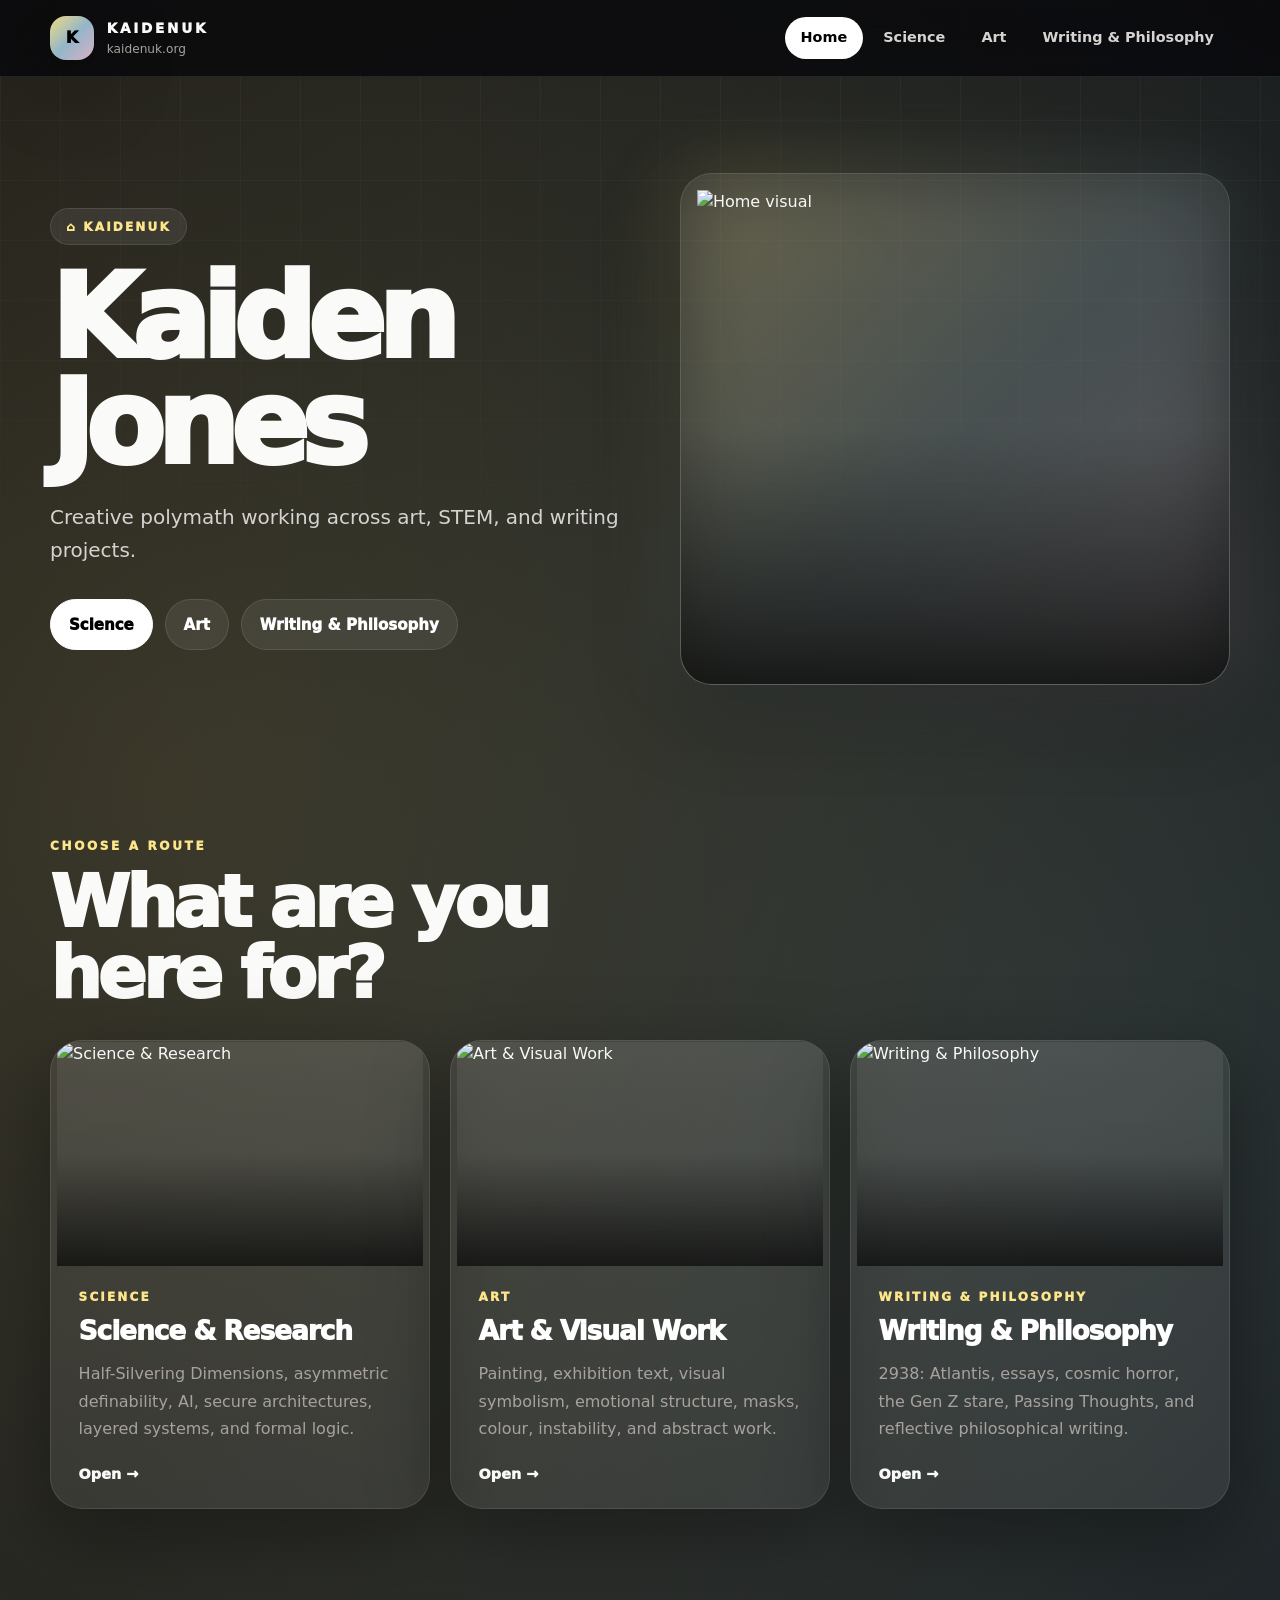
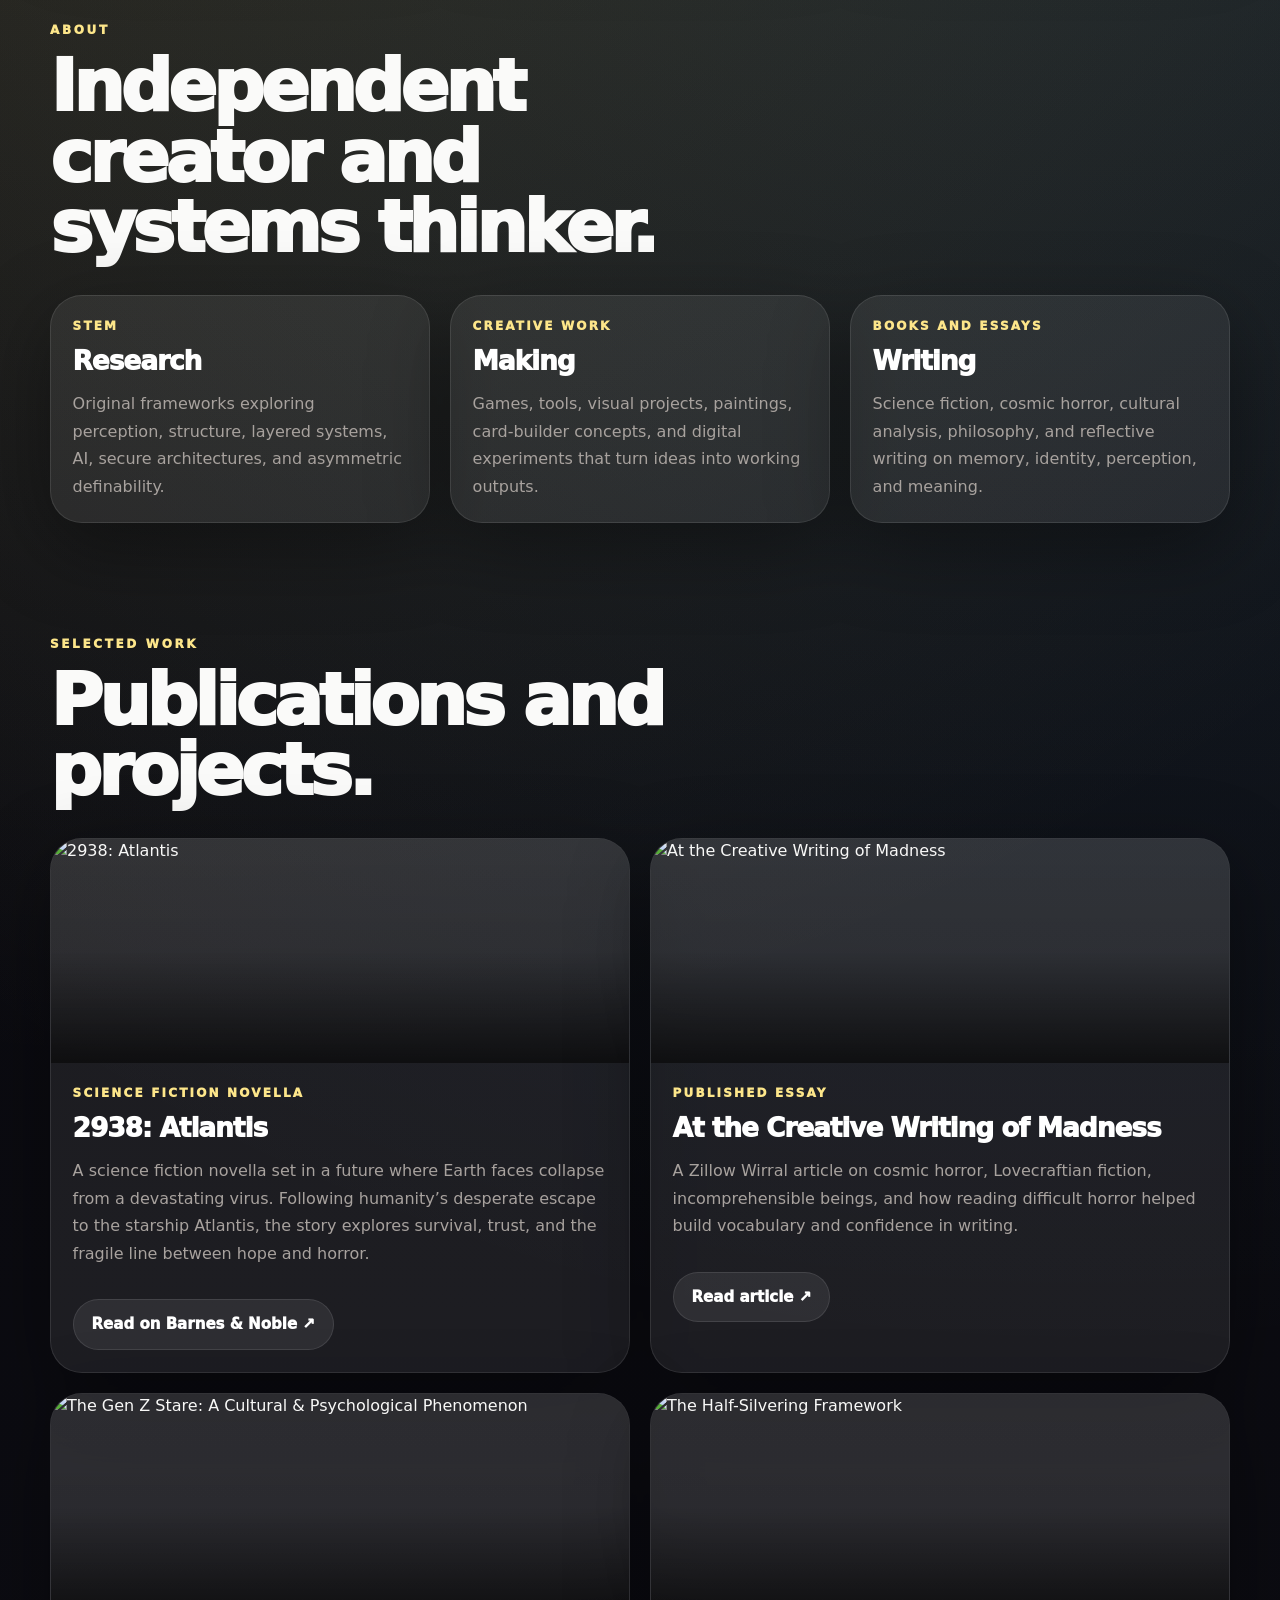
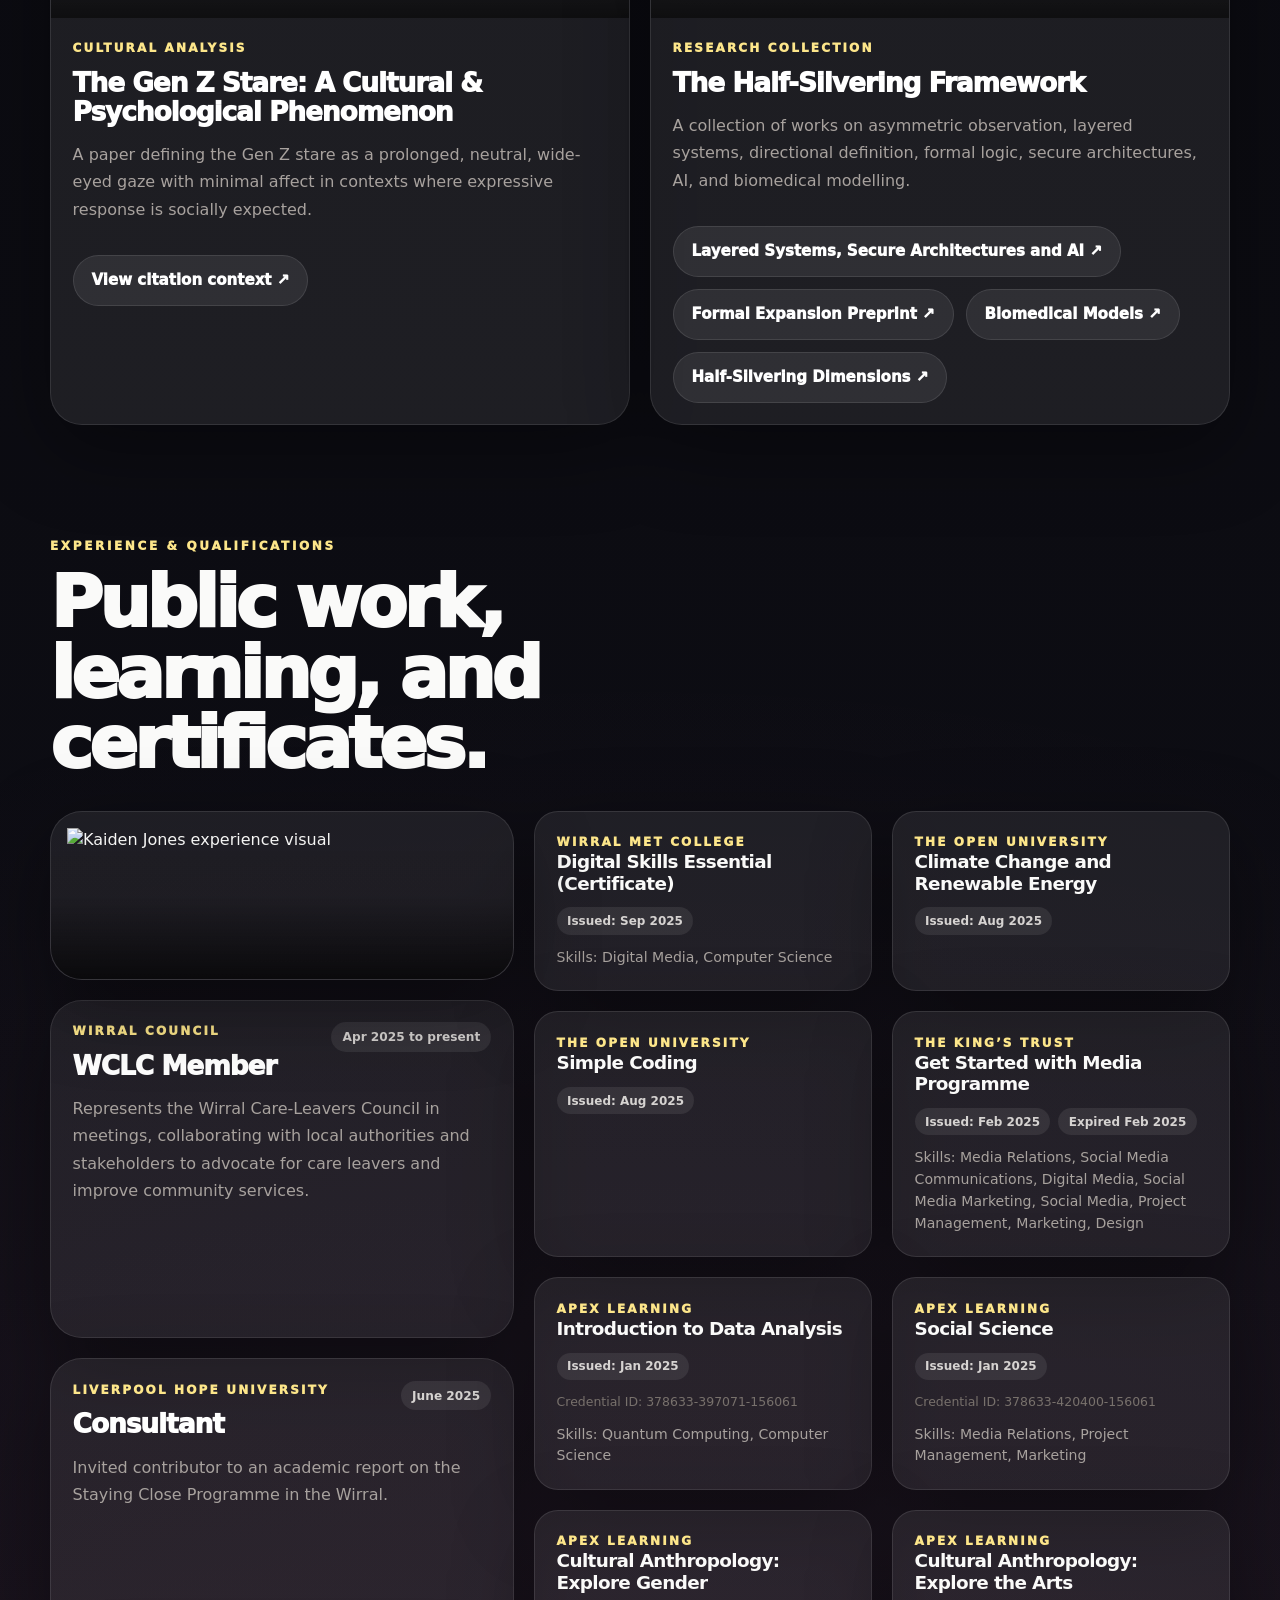
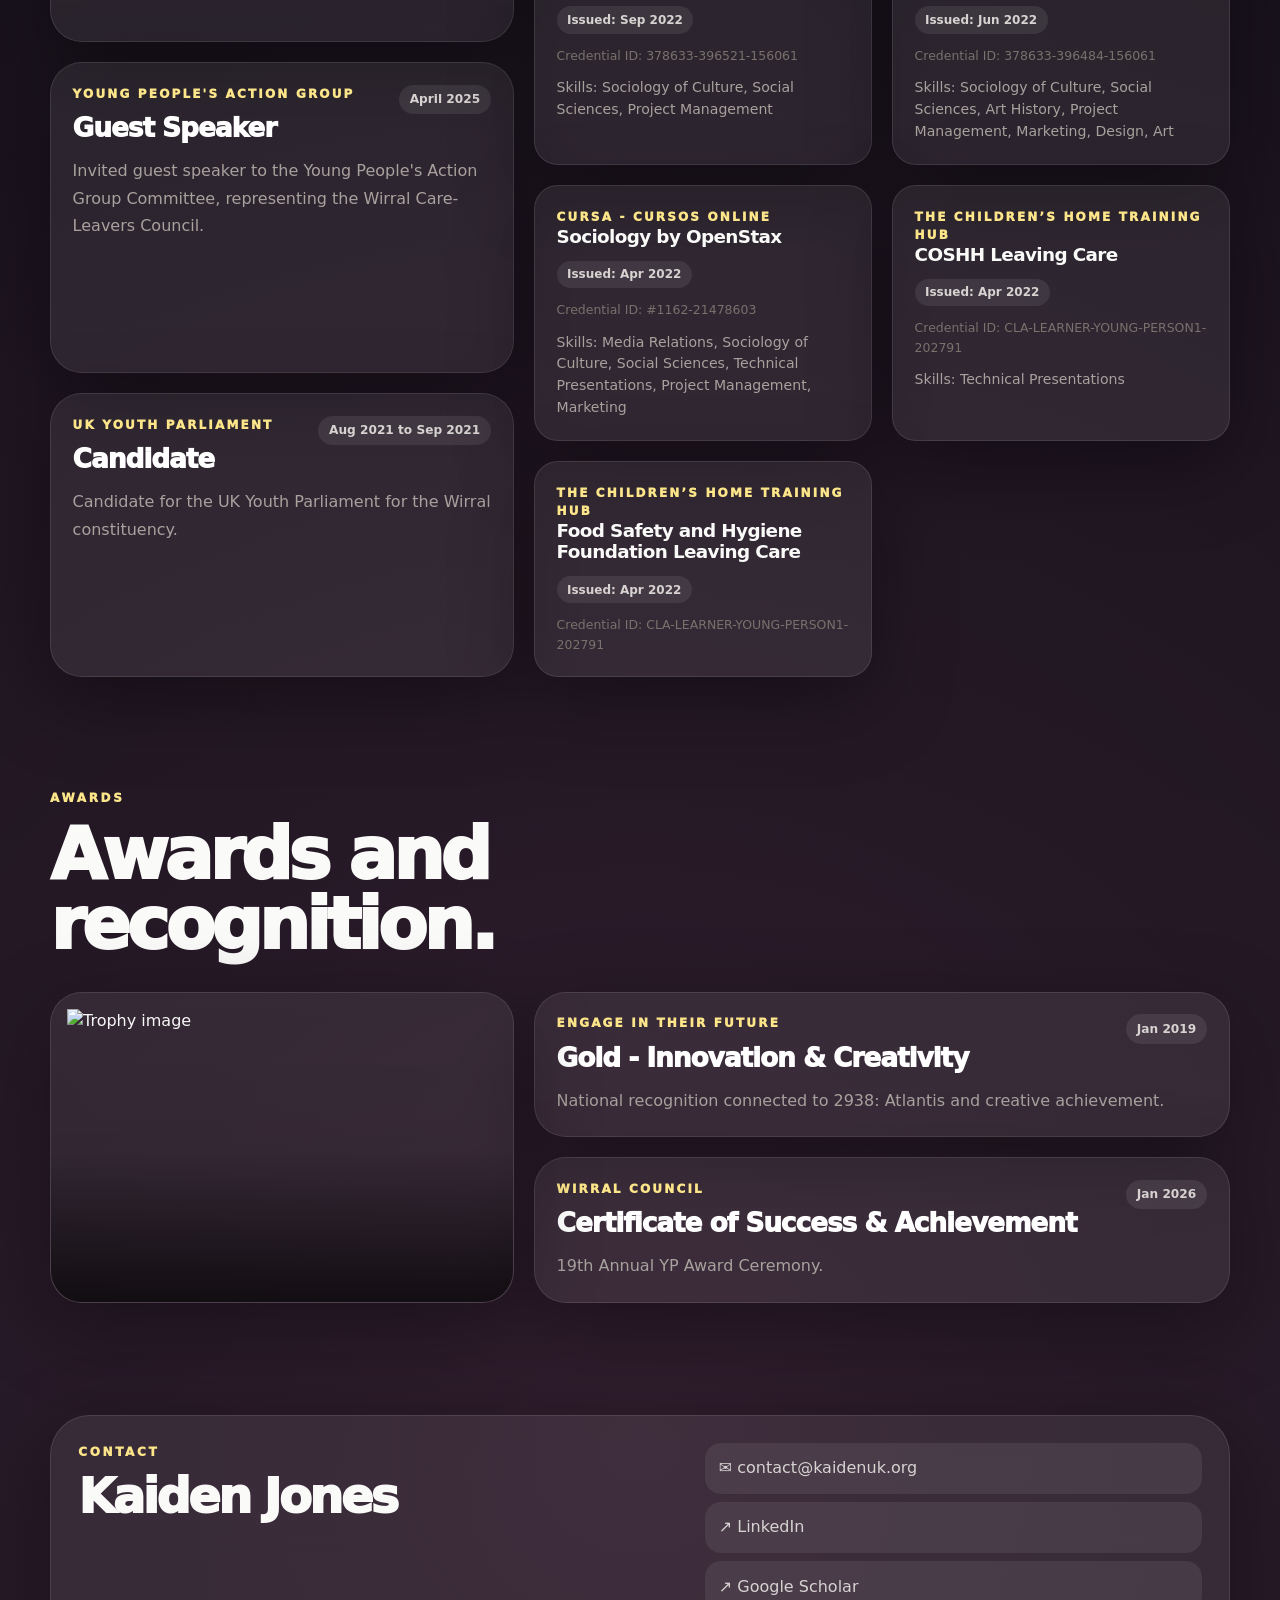
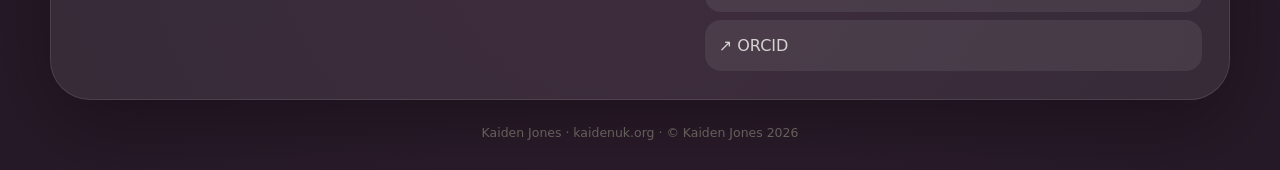
==== commit 1af819ef: "index" ====
--- a/index.html
+++ b/index.html
@@ -1,29 +1,42 @@
-<!DOCTYPE html>
+<!doctype html>
 <html lang="en-GB">
 <head>
-  <meta charset="UTF-8" />
-  <meta name="viewport" content="width=device-width, initial-scale=1.0" />
-  <title>KaidenUK</title>
-  <meta name="description" content="About. I’m Kaiden, creative polymath working across art, STEM, and writing projects." />
+  <meta charset="utf-8" />
+  <meta name="viewport" content="width=device-width, initial-scale=1" />
+  <title>Kaiden Jones | KAIDENUK</title>
+  <meta name="description" content="Kaiden Jones. Creative polymath working across art, STEM, writing, philosophy, research, and public-facing creative projects." />
+  <meta name="theme-color" content="#07070b" />
+
+  <meta property="og:title" content="Kaiden Jones | KAIDENUK" />
+  <meta property="og:description" content="Creative polymath working across art, STEM, writing, philosophy, research, and public-facing creative projects." />
+  <meta property="og:type" content="website" />
+  <meta property="og:url" content="https://kaidenuk.org" />
+
   <style>
     :root {
-      --bg: #0f1418;
-      --bg-soft: #151c21;
-      --panel: #1b242b;
-      --panel-2: #202b33;
-      --line: rgba(255,255,255,.1);
-      --text: #eef4f7;
-      --muted: #b7c5cd;
-      --accent: #5f7d8c;
-      --accent-2: #86a9bb;
+      --bg: #07070b;
+      --bg-2: #101018;
+      --text: #fafaf9;
+      --muted: #a8a29e;
+      --muted-2: #78716c;
+      --line: rgba(255,255,255,.10);
+      --line-2: rgba(255,255,255,.15);
+      --card: rgba(255,255,255,.075);
+      --card-2: rgba(255,255,255,.11);
+      --amber: #fde68a;
+      --sky: #bae6fd;
+      --pink: #fbcfe8;
+      --violet: #ddd6fe;
+      --black: #050508;
+      --shadow: 0 24px 80px rgba(0,0,0,.38);
+      --radius-xl: 1.5rem;
+      --radius-2xl: 2rem;
+      --radius-3xl: 2.5rem;
       --max: 1180px;
-      --shadow: 0 18px 50px rgba(0,0,0,.28);
-      --radius: 22px;
     }
 
     * {
       box-sizing: border-box;
-      min-width: 0;
     }
 
     html {
@@ -32,13 +45,39 @@
 
     body {
       margin: 0;
+      min-height: 100vh;
+      overflow-x: hidden;
+      background:
+        radial-gradient(circle at 14% 12%, rgba(249,204,93,.18), transparent 32%),
+        radial-gradient(circle at 84% 16%, rgba(125,211,252,.15), transparent 34%),
+        radial-gradient(circle at 50% 95%, rgba(244,114,182,.14), transparent 38%),
+        linear-gradient(180deg, var(--bg), var(--bg-2));
+      color: var(--text);
       font-family: Inter, ui-sans-serif, system-ui, -apple-system, BlinkMacSystemFont, "Segoe UI", sans-serif;
-      background:
-        radial-gradient(circle at top, rgba(95,125,140,.22), transparent 30%),
-        linear-gradient(180deg, #0e1317 0%, #10171c 100%);
-      color: var(--text);
-      line-height: 1.6;
-      overflow-x: hidden;
+      line-height: 1.5;
+    }
+
+    body::before {
+      content: "";
+      position: fixed;
+      inset: 0;
+      z-index: -1;
+      pointer-events: none;
+      background-image:
+        linear-gradient(rgba(255,255,255,.035) 1px, transparent 1px),
+        linear-gradient(90deg, rgba(255,255,255,.035) 1px, transparent 1px);
+      background-size: 60px 60px;
+      mask-image: linear-gradient(to bottom, black, transparent 78%);
+    }
+
+    ::selection {
+      background: var(--amber);
+      color: #000;
+    }
+
+    a {
+      color: inherit;
+      text-decoration: none;
     }
 
     img {
@@ -46,993 +85,1349 @@
       display: block;
     }
 
-    figure {
-      margin: 0;
-    }
-
-    a {
-      color: inherit;
-      overflow-wrap: anywhere;
-    }
-
-    .container {
+    button {
+      font: inherit;
+    }
+
+    .site-header {
+      position: sticky;
+      top: 0;
+      z-index: 50;
+      border-bottom: 1px solid var(--line);
+      background: rgba(7,7,11,.78);
+      backdrop-filter: blur(24px);
+    }
+
+    .header-inner {
       width: min(var(--max), calc(100% - 2rem));
       margin: 0 auto;
-    }
-
-    .nav {
-      position: sticky;
-      top: 0;
-      z-index: 20;
-      backdrop-filter: blur(14px);
-      background: rgba(15,20,24,.82);
-      border-bottom: 1px solid var(--line);
-    }
-
-    .nav-inner {
       display: flex;
       align-items: center;
       justify-content: space-between;
       gap: 1rem;
-      min-height: 72px;
-      padding: .8rem 0;
+      padding: 1rem 0;
     }
 
     .brand {
-      font-size: 1.05rem;
+      display: flex;
+      align-items: center;
+      gap: .8rem;
+      border: 0;
+      background: transparent;
+      color: inherit;
+      text-align: left;
+      cursor: pointer;
+      padding: 0;
+    }
+
+    .brand-mark {
+      width: 2.75rem;
+      height: 2.75rem;
+      display: grid;
+      place-items: center;
+      border-radius: 1rem;
+      color: #000;
+      font-weight: 950;
+      background: linear-gradient(135deg, rgba(253,230,138,.95), rgba(186,230,253,.78), rgba(251,207,232,.85));
+      box-shadow: var(--shadow);
+    }
+
+    .brand-name {
+      display: block;
+      font-size: .85rem;
+      font-weight: 950;
+      letter-spacing: .20em;
+    }
+
+    .brand-route {
+      display: block;
+      margin-top: .08rem;
+      font-size: .76rem;
+      color: var(--muted);
+    }
+
+    .desktop-nav {
+      display: flex;
+      align-items: center;
+      gap: .25rem;
+    }
+
+    .nav-btn {
+      border: 0;
+      border-radius: 999px;
+      padding: .62rem 1rem;
+      background: transparent;
+      color: #d6d3d1;
+      font-size: .9rem;
       font-weight: 800;
-      letter-spacing: .02em;
-      text-decoration: none;
-      white-space: nowrap;
-    }
-
-    .nav-links {
-      display: flex;
-      gap: .65rem;
-      flex-wrap: wrap;
-      justify-content: flex-end;
-    }
-
-    .nav-links a {
-      text-decoration: none;
-      color: var(--muted);
-      padding: .6rem .9rem;
+      cursor: pointer;
+      transition: background .18s ease, color .18s ease, transform .18s ease;
+    }
+
+    .nav-btn:hover {
+      background: rgba(255,255,255,.10);
+      color: #fff;
+    }
+
+    .nav-btn.active {
+      background: #fff;
+      color: #000;
+    }
+
+    .menu-toggle {
+      display: none;
+      border: 1px solid var(--line);
+      background: rgba(255,255,255,.08);
+      color: #fff;
       border-radius: 999px;
-      transition: .2s ease;
-      font-size: .94rem;
-      line-height: 1.1;
-      border: 1px solid transparent;
-      background: rgba(255,255,255,.02);
-    }
-
-    .nav-links a:hover,
-    .nav-links a:focus-visible {
-      background: rgba(255,255,255,.07);
-      color: var(--text);
-      border-color: rgba(255,255,255,.08);
-      outline: none;
+      width: 2.55rem;
+      height: 2.55rem;
+      cursor: pointer;
+    }
+
+    .mobile-nav {
+      display: none;
+      border-top: 1px solid var(--line);
+      background: var(--bg);
+      padding: .75rem 1rem 1rem;
+    }
+
+    .mobile-nav.open {
+      display: block;
+    }
+
+    .mobile-nav-inner {
+      width: min(var(--max), 100%);
+      margin: 0 auto;
+      display: grid;
+      gap: .5rem;
+    }
+
+    .mobile-nav .nav-btn {
+      width: 100%;
+      text-align: left;
+      border-radius: 1rem;
+      background: rgba(255,255,255,.08);
+      color: #fff;
+      padding: .9rem 1rem;
+    }
+
+    main {
+      min-height: 50vh;
+    }
+
+    .wrap {
+      width: min(var(--max), calc(100% - 2rem));
+      margin: 0 auto;
     }
 
     .hero {
-      position: relative;
-      overflow: clip;
-      padding: 3.5rem 0 2rem;
-    }
-
-    .hero-grid {
       display: grid;
-      grid-template-columns: minmax(0, 1.08fr) minmax(0, .92fr);
-      gap: 1.25rem;
-      align-items: stretch;
+      grid-template-columns: 1fr .92fr;
+      gap: 2rem;
+      align-items: center;
+      padding: 6rem 0;
     }
 
     .hero-copy,
-    .hero-media {
-      background: linear-gradient(180deg, rgba(255,255,255,.05), rgba(255,255,255,.02));
+    .hero-media,
+    .section,
+    .card,
+    .publication,
+    .route-card,
+    .footer-card {
+      animation: fadeUp .36s ease both;
+    }
+
+    @keyframes fadeUp {
+      from {
+        opacity: 0;
+        transform: translateY(10px);
+      }
+      to {
+        opacity: 1;
+        transform: translateY(0);
+      }
+    }
+
+    .pill {
+      display: inline-flex;
+      align-items: center;
+      gap: .45rem;
       border: 1px solid var(--line);
-      border-radius: 28px;
-      box-shadow: var(--shadow);
-      overflow: hidden;
-    }
-
-    .hero-copy {
-      padding: clamp(1.25rem, 3vw, 2rem);
-      display: flex;
-      flex-direction: column;
-      justify-content: center;
-      min-height: 440px;
-    }
-
-    .eyebrow {
-      display: inline-flex;
-      width: fit-content;
-      align-items: center;
-      gap: .5rem;
-      border: 1px solid rgba(134,169,187,.25);
-      background: rgba(95,125,140,.12);
-      color: #d7e4eb;
+      background: rgba(255,255,255,.08);
       border-radius: 999px;
-      padding: .45rem .8rem;
-      font-size: .88rem;
-      margin-bottom: 1rem;
-    }
-
-    h1, h2, h3, h4 {
+      padding: .55rem .95rem;
+      color: var(--amber);
+      font-size: .75rem;
+      font-weight: 950;
+      letter-spacing: .18em;
+      text-transform: uppercase;
+    }
+
+    h1,
+    h2,
+    h3,
+    p {
       margin: 0;
-      line-height: 1.1;
-    }
-
-    .hero h1 {
-      font-size: clamp(2.2rem, 6vw, 5rem);
-      letter-spacing: -.03em;
-      margin-bottom: .8rem;
-    }
-
-    .hero p.lead {
-      font-size: clamp(1rem, 2vw, 1.22rem);
-      color: var(--muted);
-      max-width: 34rem;
-      margin: 0 0 1.35rem;
-    }
-
-    .hero-actions {
+    }
+
+    .hero-title {
+      max-width: 850px;
+      margin-top: 1.25rem;
+      font-size: clamp(2.7rem, 9vw, 7.4rem);
+      line-height: .92;
+      letter-spacing: -.07em;
+      font-weight: 950;
+    }
+
+    .hero-text {
+      max-width: 760px;
+      margin-top: 1.5rem;
+      color: #d6d3d1;
+      font-size: clamp(1rem, 2.3vw, 1.25rem);
+      line-height: 1.65;
+    }
+
+    .hero-actions,
+    .tag-row,
+    .link-row {
       display: flex;
       flex-wrap: wrap;
-      gap: .8rem;
-      margin-top: .5rem;
-    }
-
-    .btn {
-      text-decoration: none;
+      gap: .75rem;
+      margin-top: 2rem;
+    }
+
+    .primary-btn,
+    .ghost-btn,
+    .external-btn {
       display: inline-flex;
       align-items: center;
       justify-content: center;
       gap: .5rem;
-      padding: .95rem 1.15rem;
-      border-radius: 14px;
-      font-weight: 700;
+      border-radius: 999px;
+      padding: .82rem 1.12rem;
       border: 1px solid var(--line);
-      transition: .2s ease;
-      min-height: 48px;
-      text-align: center;
-    }
-
-    .btn.primary {
-      background: var(--accent);
-      color: white;
-      border-color: transparent;
-    }
-
-    .btn.secondary {
-      color: var(--text);
-      background: rgba(255,255,255,.04);
-    }
-
-    .btn:hover,
-    .btn:focus-visible {
+      font-size: .94rem;
+      font-weight: 950;
+      cursor: pointer;
+      transition: transform .18s ease, background .18s ease, color .18s ease;
+      max-width: 100%;
+    }
+
+    .primary-btn {
+      background: #fff;
+      color: #000;
+      border-color: #fff;
+    }
+
+    .primary-btn:hover,
+    .ghost-btn:hover,
+    .external-btn:hover {
       transform: translateY(-1px);
-      outline: none;
+    }
+
+    .ghost-btn,
+    .external-btn {
+      background: rgba(255,255,255,.08);
+      color: #fff;
+    }
+
+    .ghost-btn:hover,
+    .external-btn:hover {
+      background: rgba(255,255,255,.14);
+    }
+
+    .tag {
+      display: inline-flex;
+      align-items: center;
+      border: 1px solid rgba(186,230,253,.18);
+      background: rgba(186,230,253,.09);
+      color: #e0f2fe;
+      border-radius: 999px;
+      padding: .5rem .85rem;
+      font-size: .86rem;
+      font-weight: 800;
     }
 
     .hero-media {
-      min-height: 440px;
       position: relative;
-      background:
-        linear-gradient(180deg, rgba(6,10,12,.16), rgba(6,10,12,.42)),
-        url('https://blogger.googleusercontent.com/img/a/AVvXsEiOZG0CX_7IFNfn6BDFycT3_vbdgMySd8Dgk3eJhhy6ZPvUpRjlzUkv31TjJMAtnN0mTBXv3m_XgiQ-hS8bXoGwLSWl4X7UuPssb_mlVv2riuQNx100o6_1GcY4Jq6ZjdwMPfCZE_oJ99W4iPDzwOYumLTEhtCAbl_9IHPIQzSRp7GSan__jHw4cAYjX5A') center 22% / cover no-repeat,
-        linear-gradient(135deg, #30404a, #1a242b);
-    }
-
-    .hero-summary {
-      margin-top: 1rem;
-      padding: 1rem 1.15rem;
-      border-radius: 18px;
-      display: grid;
-      gap: .22rem;
-    }
-
-    .hero-summary strong {
-      display: block;
-      font-size: 1rem;
-    }
-
-    section {
-      padding: 1.8rem 0;
-    }
-
-    .section-head {
-      display: flex;
-      align-items: end;
-      justify-content: space-between;
-      gap: 1rem;
-      margin-bottom: 1rem;
-    }
-
-    .section-head h2 {
-      font-size: clamp(1.55rem, 3vw, 2.35rem);
-      letter-spacing: -.02em;
-    }
-
-    .section-head p {
-      margin: 0;
-      color: var(--muted);
-      max-width: 60ch;
-    }
-
-    .panel {
-      background: linear-gradient(180deg, rgba(255,255,255,.045), rgba(255,255,255,.02));
+    }
+
+    .hero-media::before {
+      content: "";
+      position: absolute;
+      inset: 0;
+      z-index: -1;
+      border-radius: var(--radius-3xl);
+      background: linear-gradient(135deg, rgba(253,230,138,.25), rgba(186,230,253,.15), rgba(251,207,232,.22));
+      filter: blur(40px);
+    }
+
+    .image-panel {
+      position: relative;
+      overflow: hidden;
+      border-radius: var(--radius-2xl);
       border: 1px solid var(--line);
-      border-radius: var(--radius);
+      background: rgba(255,255,255,.07);
       box-shadow: var(--shadow);
     }
 
-    .about-card {
-      padding: 1.35rem;
-      display: grid;
-      grid-template-columns: minmax(0, 1.08fr) minmax(0, .92fr);
-      gap: 1.2rem;
-      align-items: center;
-    }
-
-    .about-copy {
-      display: grid;
-      gap: 1rem;
-    }
-
-    .about-visual {
-      min-height: 320px;
-      border-radius: 20px;
-      overflow: hidden;
-      border: 1px solid var(--line);
-      background: #11181d;
-      box-shadow: var(--shadow);
-    }
-
-    .about-visual img {
+    .image-panel.hero-img {
+      height: 32rem;
+    }
+
+    .image-panel img {
       width: 100%;
       height: 100%;
       object-fit: cover;
     }
 
-    .about-tag {
-      color: var(--accent-2);
-      font-weight: 700;
-      letter-spacing: .02em;
-      text-transform: uppercase;
-      font-size: .8rem;
-    }
-
-    .about-headline {
-      font-size: clamp(1.25rem, 2.5vw, 2rem);
-      color: var(--text);
-      line-height: 1.22;
-    }
-
-    .about-body {
-      color: var(--muted);
-      font-size: 1rem;
-      max-width: 75ch;
-      margin: 0;
-    }
-
-    .cards {
-      display: grid;
-      grid-template-columns: repeat(12, minmax(0, 1fr));
-      gap: 1rem;
-    }
-
-    .card {
-      grid-column: span 6;
-      overflow: hidden;
-      background: var(--panel);
-      border: 1px solid var(--line);
-      border-radius: 22px;
-      box-shadow: var(--shadow);
-      display: flex;
-      flex-direction: column;
-      min-height: 100%;
-    }
-
-    .card.wide {
-      grid-column: span 12;
-    }
-
-    .media {
-      aspect-ratio: 16 / 9;
-      background: linear-gradient(135deg, #30404a, #1b242b);
-      position: relative;
-      overflow: hidden;
-    }
-
-    .media img {
-      width: 100%;
-      height: 100%;
-      object-fit: cover;
-    }
-
-    .media.image-failed img {
-      display: none;
-    }
-
-    .media.image-failed::after {
+    .image-panel.contain img {
+      object-fit: contain;
+      padding: 1rem;
+    }
+
+    .image-panel::after {
       content: "";
       position: absolute;
       inset: 0;
-      background: linear-gradient(135deg, rgba(95,125,140,.32), rgba(13,19,24,.18));
-    }
-
-    .card-body {
-      padding: 1.15rem;
-      display: flex;
-      flex-direction: column;
-      gap: .8rem;
-      flex: 1;
-    }
-
-    .card h3,
-    .card h4 {
-      font-size: clamp(1.12rem, 2vw, 1.5rem);
-      line-height: 1.2;
-    }
-
-    .card p {
-      margin: 0;
+      pointer-events: none;
+      background: linear-gradient(to top, rgba(0,0,0,.68), rgba(0,0,0,.06), transparent);
+    }
+
+    .route-badge {
+      position: absolute;
+      left: 1.25rem;
+      right: 1.25rem;
+      bottom: 1.25rem;
+      border: 1px solid var(--line);
+      background: rgba(0,0,0,.50);
+      backdrop-filter: blur(16px);
+      border-radius: 1.35rem;
+      padding: 1rem;
+      font-size: 1.2rem;
+      font-weight: 950;
+      overflow-wrap: anywhere;
+    }
+
+    .section {
+      padding: 3.5rem 0;
+    }
+
+    .section-head {
+      display: grid;
+      grid-template-columns: .9fr .8fr;
+      align-items: end;
+      gap: 1.25rem;
+      margin-bottom: 2rem;
+    }
+
+    .eyebrow {
+      margin-bottom: .75rem;
+      color: var(--amber);
+      font-size: .75rem;
+      font-weight: 950;
+      letter-spacing: .22em;
+      text-transform: uppercase;
+    }
+
+    .section-title {
+      font-size: clamp(2.1rem, 6vw, 4.5rem);
+      line-height: .98;
+      letter-spacing: -.055em;
+      font-weight: 950;
+    }
+
+    .section-text {
       color: var(--muted);
-    }
-
-    .pill {
+      line-height: 1.7;
+      max-width: 560px;
+      justify-self: end;
+    }
+
+    .grid {
+      display: grid;
+      gap: 1.25rem;
+    }
+
+    .grid-2 {
+      grid-template-columns: repeat(2, minmax(0, 1fr));
+    }
+
+    .grid-3 {
+      grid-template-columns: repeat(3, minmax(0, 1fr));
+    }
+
+    .grid-main {
+      grid-template-columns: .8fr 1.2fr;
+    }
+
+    .card,
+    .publication,
+    .route-card,
+    .small-card,
+    .experience-item,
+    .qualification,
+    .award {
+      border: 1px solid var(--line);
+      background: var(--card);
+      border-radius: var(--radius-2xl);
+      box-shadow: var(--shadow);
+    }
+
+    .card,
+    .small-card,
+    .experience-item,
+    .qualification,
+    .award {
+      padding: 1.35rem;
+    }
+
+    .route-card,
+    .publication {
+      overflow: hidden;
+    }
+
+    .route-card {
+      text-align: left;
+      color: inherit;
+      cursor: pointer;
+      transition: transform .18s ease, background .18s ease;
+    }
+
+    .route-card:hover {
+      transform: translateY(-4px);
+      background: var(--card-2);
+    }
+
+    .route-card .image-panel,
+    .publication .image-panel {
+      height: 14rem;
+      border: 0;
+      border-radius: 0;
+      box-shadow: none;
+    }
+
+    .kicker {
+      color: var(--amber);
+      font-size: .75rem;
+      font-weight: 950;
+      letter-spacing: .18em;
+      text-transform: uppercase;
+    }
+
+    .card-title {
+      margin-top: .65rem;
+      color: #fff;
+      font-size: clamp(1.3rem, 2.5vw, 1.65rem);
+      line-height: 1.1;
+      letter-spacing: -.04em;
+      font-weight: 950;
+      overflow-wrap: anywhere;
+    }
+
+    .card-text {
+      margin-top: .95rem;
+      color: var(--muted);
+      line-height: 1.72;
+    }
+
+    .open-line {
       display: inline-flex;
       align-items: center;
-      gap: .4rem;
-      padding: .42rem .7rem;
+      gap: .5rem;
+      margin-top: 1.3rem;
+      font-size: .9rem;
+      font-weight: 950;
+    }
+
+    .publication-body {
+      padding: 1.35rem;
+    }
+
+    .experience-item-head,
+    .award-head {
+      display: flex;
+      align-items: flex-start;
+      justify-content: space-between;
+      gap: .75rem;
+      flex-wrap: wrap;
+    }
+
+    .date-chip {
+      display: inline-flex;
       border-radius: 999px;
-      border: 1px solid rgba(255,255,255,.08);
-      background: rgba(255,255,255,.04);
-    }
-
-    .link-row {
+      background: rgba(255,255,255,.08);
+      padding: .35rem .7rem;
+      color: #d6d3d1;
+      font-size: .76rem;
+      font-weight: 800;
+    }
+
+    .qualification {
+      min-width: 0;
+      border-radius: var(--radius-xl);
+    }
+
+    .qualification h3 {
+      font-size: 1.15rem;
+      line-height: 1.15;
+      letter-spacing: -.035em;
+      overflow-wrap: anywhere;
+    }
+
+    .chip-row {
       display: flex;
       flex-wrap: wrap;
-      gap: .7rem;
-      margin-top: .2rem;
-    }
-
-    .timeline {
+      gap: .5rem;
+      margin-top: .85rem;
+    }
+
+    .chip {
+      border-radius: 999px;
+      background: rgba(255,255,255,.08);
+      color: #d6d3d1;
+      padding: .3rem .65rem;
+      font-size: .75rem;
+      font-weight: 800;
+    }
+
+    .fine {
+      margin-top: .75rem;
+      color: var(--muted-2);
+      font-size: .78rem;
+      line-height: 1.55;
+      overflow-wrap: anywhere;
+    }
+
+    .skills {
+      margin-top: .75rem;
+      color: var(--muted);
+      font-size: .88rem;
+      line-height: 1.55;
+      overflow-wrap: anywhere;
+    }
+
+    .footer {
+      padding: 3.5rem 0 1.75rem;
+    }
+
+    .footer-card {
       display: grid;
-      gap: 1rem;
-    }
-
-    .timeline .card {
-      grid-column: span 12;
-    }
-
-    .timeline-entry {
+      grid-template-columns: 1.1fr .9fr;
+      gap: 1.25rem;
+      border: 1px solid var(--line);
+      background: var(--card);
+      border-radius: var(--radius-3xl);
+      padding: 1.7rem;
+      box-shadow: var(--shadow);
+    }
+
+    .footer-links {
       display: grid;
-      grid-template-columns: 240px minmax(0, 1fr);
-      gap: 1rem;
-      align-items: start;
-    }
-
-    .timeline-meta {
-      color: var(--muted);
-      font-size: .96rem;
-      line-height: 1.5;
-      display: grid;
-      gap: .35rem;
-    }
-
-    .feature-image {
-      border-radius: 22px;
+      gap: .5rem;
+      align-content: center;
+    }
+
+    .footer-link {
+      display: inline-flex;
+      align-items: center;
+      gap: .6rem;
+      border-radius: 1rem;
+      background: rgba(255,255,255,.07);
+      padding: .85rem;
+      color: #d6d3d1;
+      transition: background .18s ease, color .18s ease;
+      overflow-wrap: anywhere;
+    }
+
+    .footer-link:hover {
+      background: rgba(255,255,255,.12);
+      color: #fff;
+    }
+
+    .copyright {
+      margin-top: 1.5rem;
+      text-align: center;
+      color: var(--muted-2);
+      font-size: .78rem;
+    }
+
+    .hidden {
+      display: none !important;
+    }
+
+    .sr-only {
+      position: absolute;
+      width: 1px;
+      height: 1px;
+      padding: 0;
       overflow: hidden;
-      border: 1px solid var(--line);
-      background: var(--panel);
-      box-shadow: var(--shadow);
-      margin-bottom: 1rem;
-    }
-
-    .feature-image img {
-      width: 100%;
-      max-height: 380px;
-      object-fit: cover;
-    }
-
-    details.qualifications {
-      border: 1px solid var(--line);
-      border-radius: 22px;
-      background: var(--panel);
-      box-shadow: var(--shadow);
-      overflow: hidden;
-    }
-
-    details.qualifications summary {
-      list-style: none;
-      cursor: pointer;
-      padding: 1.15rem 1.2rem;
-      font-weight: 800;
-      display: flex;
-      align-items: center;
-      justify-content: space-between;
-      gap: 1rem;
-      font-size: 1.05rem;
-    }
-
-    details.qualifications summary::-webkit-details-marker {
-      display: none;
-    }
-
-    details.qualifications summary::after {
-      content: "+";
-      font-size: 1.5rem;
-      color: var(--accent-2);
-      line-height: 1;
-      flex: 0 0 auto;
-    }
-
-    details[open].qualifications summary::after {
-      content: "–";
-    }
-
-    .qualifications-grid {
-      display: grid;
-      grid-template-columns: repeat(2, minmax(0, 1fr));
-      gap: 1rem;
-      padding: 0 1.2rem 1.2rem;
-    }
-
-    .qualification {
-      padding: 1rem;
-      border-radius: 18px;
-      background: var(--panel-2);
-      border: 1px solid rgba(255,255,255,.06);
-    }
-
-    .qualification h4 {
-      font-size: 1.02rem;
-      margin-bottom: .45rem;
-    }
-
-    .qualification p {
-      margin: 0;
-      color: var(--muted);
-      font-size: .95rem;
-    }
-
-    .qualification a {
-      word-break: break-word;
-      color: #d7e4eb;
-      text-decoration: underline;
-      text-decoration-color: rgba(215,228,235,.4);
-    }
-
-    .footer {
-      padding: 1.8rem 0 3rem;
-    }
-
-    .footer-card {
-      padding: 1.2rem;
-      display: grid;
-      gap: 1rem;
-    }
-
-    .contact-grid {
-      display: grid;
-      grid-template-columns: repeat(4, minmax(0, 1fr));
-      gap: 1rem;
-    }
-
-    .contact-item {
-      padding: 1rem;
-      border-radius: 18px;
-      background: var(--panel-2);
-      border: 1px solid rgba(255,255,255,.06);
-    }
-
-    .contact-item strong {
-      display: block;
-      margin-bottom: .35rem;
-      font-size: .88rem;
-      color: var(--accent-2);
-      text-transform: uppercase;
-      letter-spacing: .03em;
-    }
-
-    .contact-item a,
-    .contact-item span {
-      color: var(--text);
-      text-decoration: none;
-      word-break: break-word;
-    }
-
-    .muted {
-      color: var(--muted);
-    }
-
-    @media (max-width: 1024px) {
-      .hero-grid,
-      .about-card,
-      .timeline-entry,
-      .contact-grid {
+      clip: rect(0,0,0,0);
+      white-space: nowrap;
+      border: 0;
+    }
+
+    @media (max-width: 900px) {
+      .desktop-nav {
+        display: none;
+      }
+
+      .menu-toggle {
+        display: inline-grid;
+        place-items: center;
+      }
+
+      .hero {
         grid-template-columns: 1fr;
-      }
-
-      .card {
-        grid-column: span 12;
-      }
-
-      .qualifications-grid {
+        padding: 3rem 0 4rem;
+      }
+
+      .image-panel.hero-img {
+        height: 24rem;
+      }
+
+      .section-head,
+      .footer-card,
+      .grid-main {
         grid-template-columns: 1fr;
       }
 
-      .hero-copy,
-      .hero-media {
-        min-height: auto;
-      }
-
-      .hero-media {
-        min-height: 360px;
-      }
-
-      .about-visual {
-        min-height: 280px;
-      }
-    }
-
-    @media (max-width: 720px) {
-      .container {
-        width: min(var(--max), calc(100% - 1rem));
-      }
-
-      .nav {
-        position: static;
-      }
-
-      .nav-inner {
-        align-items: flex-start;
-        flex-direction: column;
-        gap: .8rem;
-      }
-
-      .nav-links {
+      .section-text {
+        justify-self: start;
+      }
+
+      .grid-2,
+      .grid-3 {
+        grid-template-columns: 1fr;
+      }
+
+      .hero-title {
+        letter-spacing: -.06em;
+      }
+    }
+
+    @media (max-width: 560px) {
+      .header-inner,
+      .wrap {
+        width: min(100% - 1rem, var(--max));
+      }
+
+      .brand-name {
+        font-size: .76rem;
+      }
+
+      .brand-route {
+        max-width: 11rem;
+        overflow: hidden;
+        text-overflow: ellipsis;
+        white-space: nowrap;
+      }
+
+      .hero {
+        padding-top: 2.2rem;
+      }
+
+      .hero-title {
+        font-size: 2.65rem;
+      }
+
+      .pill {
+        letter-spacing: .12em;
+        font-size: .68rem;
+      }
+
+      .image-panel.hero-img {
+        height: 21rem;
+      }
+
+      .route-badge {
+        left: 1rem;
+        right: 1rem;
+        bottom: 1rem;
+        padding: .85rem;
+        font-size: .98rem;
+      }
+
+      .section {
+        padding: 2.6rem 0;
+      }
+
+      .section-title {
+        font-size: 2.2rem;
+      }
+
+      .primary-btn,
+      .ghost-btn,
+      .external-btn {
         width: 100%;
+      }
+
+      .hero-actions {
         display: grid;
-        grid-template-columns: repeat(2, minmax(0, 1fr));
-        gap: .55rem;
-      }
-
-      .nav-links a {
-        display: flex;
-        justify-content: center;
-        align-items: center;
-        min-height: 44px;
-        padding: .75rem .7rem;
-        font-size: .9rem;
-        text-align: center;
-      }
-
-      .hero {
-        padding-top: 1rem;
-      }
-
-      .hero-copy {
-        padding: 1.15rem;
-      }
-
-      .hero-media {
-        min-height: 260px;
-        background-position: center 18%;
-      }
-
-      .hero-summary {
-        padding: .95rem 1rem;
-      }
-
-      .hero-actions {
-        flex-direction: column;
-      }
-
-      .hero-actions .btn {
-        width: 100%;
-      }
-
-      section {
-        padding: 1.35rem 0;
-      }
-
-      .section-head {
-        align-items: start;
-        flex-direction: column;
-        gap: .55rem;
-      }
-
-      .about-card,
-      .card-body,
+      }
+
       .footer-card {
-        padding: 1rem;
-      }
-
-      .about-visual {
-        min-height: 220px;
-      }
-
-      .card-body {
-        gap: .72rem;
-      }
-
-      .feature-image img {
-        max-height: 240px;
-      }
-
-      details.qualifications summary {
-        padding: 1rem;
-      }
-
-      .qualifications-grid {
-        padding: 0 1rem 1rem;
-      }
-
-      .timeline-entry {
-        gap: .6rem;
-      }
-
-      .timeline-meta {
-        font-size: .92rem;
-      }
-
-      .contact-grid {
-        grid-template-columns: 1fr;
-      }
-    }
-
-    @media (max-width: 420px) {
-      .nav-links {
-        grid-template-columns: 1fr;
-      }
-
-      .hero h1 {
-        font-size: 2rem;
-      }
-
-      .hero p.lead,
-      .about-body,
-      .card p,
-      .qualification p,
-      .contact-item a,
-      .contact-item span {
-        font-size: .96rem;
-      }
-
-      .hero-media {
-        min-height: 220px;
-      }
-
-      .eyebrow {
-        font-size: .82rem;
+        padding: 1.25rem;
+        border-radius: var(--radius-2xl);
       }
     }
   </style>
 </head>
+
 <body>
-  <nav class="nav">
-    <div class="container nav-inner">
-      <a class="brand" href="#top">KaidenUK</a>
-      <div class="nav-links">
-        <a href="#about">About</a>
-        <a href="#publications">Publications</a>
-        <a href="#experience">Experience &amp; Qualifications</a>
-        <a href="#awards">Awards</a>
-        <a href="#artwork">Artwork</a>
-        <a href="#contact">Contact</a>
-      </div>
+  <header class="site-header">
+    <div class="header-inner">
+      <button type="button" class="brand" data-route="home" aria-label="Go to home">
+        <span class="brand-mark">K</span>
+        <span>
+          <span class="brand-name">KAIDENUK</span>
+          <span class="brand-route" id="brandRoute">kaidenuk.org</span>
+        </span>
+      </button>
+
+      <nav class="desktop-nav" aria-label="Main navigation">
+        <button type="button" class="nav-btn active" data-route="home">Home</button>
+        <button type="button" class="nav-btn" data-route="science">Science</button>
+        <button type="button" class="nav-btn" data-route="art">Art</button>
+        <button type="button" class="nav-btn" data-route="writing">Writing & Philosophy</button>
+      </nav>
+
+      <button type="button" class="menu-toggle" id="menuToggle" aria-label="Open menu" aria-expanded="false">
+        <span id="menuIcon">☰</span>
+      </button>
     </div>
-  </nav>
-
-  <header class="hero" id="top">
-    <div class="container">
-      <div class="hero-grid">
-        <div class="hero-copy">
-          <div class="eyebrow">KaidenUK</div>
-          <h1>Kaiden Jones</h1>
-          <p class="lead">I’m Kaiden, creative polymath working across art, STEM, and writing projects.</p>
-          <div class="hero-actions">
-            <a class="btn primary" href="#publications">View Publications</a>
-            <a class="btn secondary" href="#contact">Contact</a>
-          </div>
-        </div>
-        <div class="hero-media" aria-hidden="true"></div>
-      </div>
-
-      <div class="panel hero-summary">
-        <strong>Independent creator and systems thinker</strong>
-        <span class="muted">Working across research, technology, and digital art.</span>
+
+    <div class="mobile-nav" id="mobileNav">
+      <div class="mobile-nav-inner">
+        <button type="button" class="nav-btn active" data-route="home">Home <span class="brand-route">kaidenuk.org</span></button>
+        <button type="button" class="nav-btn" data-route="science">Science <span class="brand-route">kaidenuk.org/science</span></button>
+        <button type="button" class="nav-btn" data-route="art">Art <span class="brand-route">kaidenuk.org/art</span></button>
+        <button type="button" class="nav-btn" data-route="writing">Writing & Philosophy <span class="brand-route">kaidenuk.org/writing</span></button>
       </div>
     </div>
   </header>
 
-  <main>
-    <section id="about">
-      <div class="container">
-        <div class="section-head">
-          <h2>About</h2>
+  <main id="app"></main>
+
+  <footer class="footer">
+    <div class="wrap">
+      <div class="footer-card">
+        <div>
+          <div class="eyebrow">Contact</div>
+          <h2 class="section-title" style="font-size:clamp(2rem,4vw,3rem)">Kaiden Jones</h2>
         </div>
-        <div class="panel about-card">
-          <div class="about-copy">
-            <div class="about-tag">About</div>
-            <h3 class="about-headline">I’m Kaiden, creative polymath working across art, STEM, and writing projects.</h3>
-            <p class="about-body">Independent creator and systems thinker working across research, technology, and digital art. Develops original frameworks exploring perception, structure, and layered systems, while also building games, tools, and visual projects that bring those ideas into practice. Experienced in both analytical and creative environments, with a focus on clarity, adaptability, and execution. Combines structured thinking with hands-on making, approaching each project with curiosity, precision, and a drive to turn complex ideas into real, working outputs.</p>
-          </div>
-          <figure class="about-visual">
-            <img src="https://upload.wikimedia.org/wikipedia/commons/9/98/Fractal_space.jpg" alt="Abstract fractal artwork relating to research, technology, and digital creativity" loading="lazy" referrerpolicy="no-referrer">
-          </figure>
+
+        <div class="footer-links">
+          <a class="footer-link" href="mailto:contact@kaidenuk.org">✉ contact@kaidenuk.org</a>
+          <a class="footer-link" href="https://uk.linkedin.com/in/kaiden-jones-b0b716224" target="_blank" rel="noreferrer">↗ LinkedIn</a>
+          <a class="footer-link" href="https://scholar.google.com/citations?hl=en&user=HQ0S9yAAAAAJ" target="_blank" rel="noreferrer">↗ Google Scholar</a>
+          <a class="footer-link" href="https://orcid.org/0009-0008-1070-7073" target="_blank" rel="noreferrer">↗ ORCID</a>
         </div>
       </div>
-    </section>
-
-    <section id="publications">
-      <div class="container">
-        <div class="section-head">
-          <h2>Publications</h2>
+
+      <div class="copyright">Kaiden Jones · kaidenuk.org · © Kaiden Jones 2026</div>
+    </div>
+  </footer>
+
+  <script>
+    const assets = {
+      book2938: "https://blogger.googleusercontent.com/img/a/AVvXsEiOdTnOoZxaTF9aQsaLyIFHhGy-_4XCLYeG6taNBp8UuygbNXELNq-YqijVUOwXveh1hKt7d96JT3AXdzwVzcDjthbFoJp826M8R62Z9b8MSL2hwei2OCA0AnbH8XhJEE5OL7Kpg1NwWkCXU37C4_IwqHXuxzy51Ge5fBzz4iQYSiaj9dMMNyhr3RLLRdc",
+      writing: "https://upload.wikimedia.org/wikipedia/commons/f/f2/Typewriter-writed_paper.jpg",
+      eye: "https://upload.wikimedia.org/wikipedia/commons/8/8e/Eye_open_close_up.jpg",
+      hsf: "https://upload.wikimedia.org/wikipedia/commons/a/a8/Abstract-Shapes-Assembled-Colorful-Art-Publicdomain_%2896%29.jpg",
+      experience: "https://blogger.googleusercontent.com/img/a/AVvXsEgK9S64MdTWk6b9lT_Iv5fcUMLCAFFj99zAmmyBM_2csaY4r8ELp8mJVZwBmGJZHpv7t4rmXXPiS_oLKFIaYpwKuov6sdQSiztHq89oVPviUQkT4ZvEA5aVF_zmEp-Y-tD3hPt_iPC30J2yjjdX5eVnq4qsOsBqGPAHkbLpeWDB3w5XtJG0pxYH52EPlwU",
+      trophy: "https://upload.wikimedia.org/wikipedia/commons/thumb/7/7c/Trophy_cup.svg/500px-Trophy_cup.svg.png",
+      art: "https://upload.wikimedia.org/wikipedia/commons/8/85/Abstract-Shapes-Assembled-Colorful-Art-Publicdomain_%2875%29.jpg"
+    };
+
+    const links = {
+      barnes: "https://www.barnesandnoble.com/w/2938-atlantis-kaiden-jones/1147788907",
+      zillow: "https://www.zillowirral.co.uk/latest/at-the-creative-writing-of-madness",
+      genz: "https://en.wikipedia.org/wiki/Gen_Z_stare#cite_note-11",
+      zenodo: "https://doi.org/10.5281/zenodo.17150614",
+      preprint: "https://doi.org/10.20944/preprints202507.2550.v1",
+      biomedical: "https://biomedgrid.com/pdf/AJBSR.MS.ID.003637.pdf",
+      gjsfr: "https://journalofscience.org/index.php/GJSFR/article/view/102840"
+    };
+
+    const pages = {
+      home: {
+        label: "Home",
+        route: "kaidenuk.org",
+        icon: "⌂",
+        eyebrow: "KAIDENUK",
+        title: "Kaiden Jones",
+        subtitle: "Creative polymath working across art, STEM, and writing projects.",
+        image: assets.experience,
+        contain: true
+      },
+      science: {
+        label: "Science",
+        route: "kaidenuk.org/science",
+        icon: "◎",
+        eyebrow: "Research · systems · formal models",
+        title: "Science, systems, and the Half-Silvering Framework",
+        subtitle: "Independent research focused on perception, structure, layered systems, asymmetric definability, secure architectures, AI, and interdisciplinary logic.",
+        image: assets.hsf,
+        tags: ["Half-Silvering Framework", "Layered systems", "AI", "Asymmetric definability", "Formal logic"]
+      },
+      art: {
+        label: "Art",
+        route: "kaidenuk.org/art",
+        icon: "✦",
+        eyebrow: "Painting · symbolism · visual projects",
+        title: "Art, emotion, and symbolic structure",
+        subtitle: "Visual work built around confrontation, identity, instability, memory, colour, masks, and the strange pressure of internal conflict.",
+        image: assets.art,
+        tags: ["Painting", "Exhibition cards", "Symbolism", "Emotion", "Visual practice"]
+      },
+      writing: {
+        label: "Writing & Philosophy",
+        route: "kaidenuk.org/writing",
+        icon: "✎",
+        eyebrow: "Books · essays · philosophy",
+        title: "Writing, philosophy, and cultural thought",
+        subtitle: "Fiction, essays, philosophy, cultural analysis, and reflective work on memory, perception, identity, digital legacy, and meaning.",
+        image: assets.book2938,
+        tags: ["2938: Atlantis", "Cosmic horror", "Gen Z stare", "Passing Thoughts", "Philosophy"]
+      }
+    };
+
+    const routeCards = [
+      {
+        key: "science",
+        title: "Science & Research",
+        text: "Half-Silvering Dimensions, asymmetric definability, AI, secure architectures, layered systems, and formal logic.",
+        image: assets.hsf
+      },
+      {
+        key: "art",
+        title: "Art & Visual Work",
+        text: "Painting, exhibition text, visual symbolism, emotional structure, masks, colour, instability, and abstract work.",
+        image: assets.art
+      },
+      {
+        key: "writing",
+        title: "Writing & Philosophy",
+        text: "2938: Atlantis, essays, cosmic horror, the Gen Z stare, Passing Thoughts, and reflective philosophical writing.",
+        image: assets.writing
+      }
+    ];
+
+    const publications = [
+      {
+        title: "2938: Atlantis",
+        type: "Science fiction novella",
+        image: assets.book2938,
+        text: "A science fiction novella set in a future where Earth faces collapse from a devastating virus. Following humanity’s desperate escape to the starship Atlantis, the story explores survival, trust, and the fragile line between hope and horror.",
+        links: [{ label: "Read on Barnes & Noble", href: links.barnes }]
+      },
+      {
+        title: "At the Creative Writing of Madness",
+        type: "Published essay",
+        image: assets.writing,
+        text: "A Zillow Wirral article on cosmic horror, Lovecraftian fiction, incomprehensible beings, and how reading difficult horror helped build vocabulary and confidence in writing.",
+        links: [{ label: "Read article", href: links.zillow }]
+      },
+      {
+        title: "The Gen Z Stare: A Cultural & Psychological Phenomenon",
+        type: "Cultural analysis",
+        image: assets.eye,
+        text: "A paper defining the Gen Z stare as a prolonged, neutral, wide-eyed gaze with minimal affect in contexts where expressive response is socially expected.",
+        links: [{ label: "View citation context", href: links.genz }]
+      },
+      {
+        title: "The Half-Silvering Framework",
+        type: "Research collection",
+        image: assets.hsf,
+        text: "A collection of works on asymmetric observation, layered systems, directional definition, formal logic, secure architectures, AI, and biomedical modelling.",
+        links: [
+          { label: "Layered Systems, Secure Architectures and AI", href: links.zenodo },
+          { label: "Formal Expansion Preprint", href: links.preprint },
+          { label: "Biomedical Models", href: links.biomedical },
+          { label: "Half-Silvering Dimensions", href: links.gjsfr }
+        ]
+      }
+    ];
+
+    const hsfWorks = [
+      {
+        title: "The Half-Silvering Framework for Layered Systems in Secure Architectures and AI",
+        source: "Zenodo · 2025",
+        text: "A research work applying the Half-Silvering Framework to layered systems, secure architectures, and AI.",
+        href: links.zenodo
+      },
+      {
+        title: "Half-Silvering Dimensions: A Formal Expansion of Directional Observation Logic in Layered Systems",
+        source: "Preprints.org · 2025",
+        text: "A formal expansion using truth tables, symbolic language, equations, and simulations to test downward definition propagation.",
+        href: links.preprint
+      },
+      {
+        title: "Beyond Observation: Asymmetric Definability in Theoretical and Biomedical Models",
+        source: "American Journal of Biomedical Science & Research · 2025",
+        text: "An opinion article applying asymmetric definability to theoretical and biomedical modelling.",
+        href: links.biomedical
+      },
+      {
+        title: "Half-Silvering Dimensions",
+        source: "Global Journal of Science Frontier Research · 2024",
+        text: "The original conceptual paper introducing the Half-Silvering Dimensions model.",
+        href: links.gjsfr
+      }
+    ];
+
+    const experience = [
+      {
+        org: "Wirral Council",
+        role: "WCLC Member",
+        date: "Apr 2025 to present",
+        text: "Represents the Wirral Care-Leavers Council in meetings, collaborating with local authorities and stakeholders to advocate for care leavers and improve community services."
+      },
+      {
+        org: "Liverpool Hope University",
+        role: "Consultant",
+        date: "June 2025",
+        text: "Invited contributor to an academic report on the Staying Close Programme in the Wirral."
+      },
+      {
+        org: "Young People's Action Group",
+        role: "Guest Speaker",
+        date: "April 2025",
+        text: "Invited guest speaker to the Young People's Action Group Committee, representing the Wirral Care-Leavers Council."
+      },
+      {
+        org: "UK Youth Parliament",
+        role: "Candidate",
+        date: "Aug 2021 to Sep 2021",
+        text: "Candidate for the UK Youth Parliament for the Wirral constituency."
+      }
+    ];
+
+    const qualifications = [
+      { title: "Digital Skills Essential (Certificate)", issuer: "Wirral Met College", issued: "Sep 2025", skills: "Digital Media, Computer Science" },
+      { title: "Climate Change and Renewable Energy", issuer: "The Open University", issued: "Aug 2025" },
+      { title: "Simple Coding", issuer: "The Open University", issued: "Aug 2025" },
+      { title: "Get Started with Media Programme", issuer: "The King’s Trust", issued: "Feb 2025", status: "Expired Feb 2025", skills: "Media Relations, Social Media Communications, Digital Media, Social Media Marketing, Social Media, Project Management, Marketing, Design" },
+      { title: "Introduction to Data Analysis", issuer: "Apex Learning", issued: "Jan 2025", credential: "378633-397071-156061", skills: "Quantum Computing, Computer Science" },
+      { title: "Social Science", issuer: "Apex Learning", issued: "Jan 2025", credential: "378633-420400-156061", skills: "Media Relations, Project Management, Marketing" },
+      { title: "Cultural Anthropology: Explore Gender", issuer: "Apex Learning", issued: "Sep 2022", credential: "378633-396521-156061", skills: "Sociology of Culture, Social Sciences, Project Management" },
+      { title: "Cultural Anthropology: Explore the Arts", issuer: "Apex Learning", issued: "Jun 2022", credential: "378633-396484-156061", skills: "Sociology of Culture, Social Sciences, Art History, Project Management, Marketing, Design, Art" },
+      { title: "Sociology by OpenStax", issuer: "Cursa - Cursos Online", issued: "Apr 2022", credential: "#1162-21478603", skills: "Media Relations, Sociology of Culture, Social Sciences, Technical Presentations, Project Management, Marketing" },
+      { title: "COSHH Leaving Care", issuer: "The Children’s Home Training Hub", issued: "Apr 2022", credential: "CLA-LEARNER-YOUNG-PERSON1-202791", skills: "Technical Presentations" },
+      { title: "Food Safety and Hygiene Foundation Leaving Care", issuer: "The Children’s Home Training Hub", issued: "Apr 2022", credential: "CLA-LEARNER-YOUNG-PERSON1-202791" }
+    ];
+
+    const awards = [
+      {
+        title: "Gold - Innovation & Creativity",
+        issuer: "Engage in Their Future",
+        date: "Jan 2019",
+        text: "National recognition connected to 2938: Atlantis and creative achievement."
+      },
+      {
+        title: "Certificate of Success & Achievement",
+        issuer: "Wirral Council",
+        date: "Jan 2026",
+        text: "19th Annual YP Award Ceremony."
+      }
+    ];
+
+    const artwork = [
+      {
+        title: "Fighting the Jabberwock",
+        text: "A figure stands in confrontation with an unseen force. The fractured mask and radiating darkness represent fear, identity, and the pressure of internal conflict. The work explores what it feels like to face something larger than yourself, even when the battle cannot be clearly defined."
+      },
+      {
+        title: "How to Hide a Broken Heart",
+        text: "Layers of pink, blue, and dripping paint create a surface that appears playful at first glance, but unstable underneath. The painting reflects the way emotion is often concealed behind colour, humour, or performance. It is about covering damage without truly removing it."
+      },
+      {
+        title: "Temporary",
+        text: "Soft forms emerge and disappear within a dark field of colour. The painting focuses on impermanence, memory, and emotional states that exist only briefly before fading. Nothing in the composition settles completely, mirroring the instability of passing moments."
+      },
+      {
+        title: "Down the Rabbit Hole",
+        text: "Small scattered marks pull the viewer into an almost endless visual space. Inspired by the feeling of spiralling thought, the piece represents curiosity, overstimulation, and losing orientation while searching for meaning."
+      }
+    ];
+
+    const philosophy = [
+      "Digital legacy and the version of a person left behind by platforms, posts, drafts, messages, and archived traces.",
+      "Music and memory, especially how songs become containers for moments that are otherwise difficult to explain.",
+      "Perception at night, where the same space can feel altered by darkness, attention, uncertainty, and emotion.",
+      "Small moments, writing, ego, identity, and the strange value of thoughts that pass before they become fixed."
+    ];
+
+    const app = document.getElementById("app");
+    const brandRoute = document.getElementById("brandRoute");
+    const menuToggle = document.getElementById("menuToggle");
+    const menuIcon = document.getElementById("menuIcon");
+    const mobileNav = document.getElementById("mobileNav");
+
+    const routeFromHash = () => {
+      const hash = window.location.hash.replace("#", "").trim().toLowerCase();
+      return ["science", "art", "writing"].includes(hash) ? hash : "home";
+    };
+
+    let currentRoute = routeFromHash();
+
+    function escapeHTML(value) {
+      return String(value)
+        .replaceAll("&", "&amp;")
+        .replaceAll("<", "&lt;")
+        .replaceAll(">", "&gt;")
+        .replaceAll('"', "&quot;")
+        .replaceAll("'", "&#039;");
+    }
+
+    function imagePanel(src, alt, extra = "", contain = false) {
+      return `
+        <div class="image-panel ${extra} ${contain ? "contain" : ""}">
+          <img src="${escapeHTML(src)}" alt="${escapeHTML(alt)}" loading="lazy">
         </div>
-        <div class="cards">
-          <article class="card">
-            <div class="media">
-              <img src="https://blogger.googleusercontent.com/img/a/AVvXsEiOdTnOoZxaTF9aQsaLyIFHhGy-_4XCLYeG6taNBp8UuygbNXELNq-YqijVUOwXveh1hKt7d96JT3AXdzwVzcDjthbFoJp826M8R62Z9b8MSL2hwei2OCA0AnbH8XhJEE5OL7Kpg1NwWkCXU37C4_IwqHXuxzy51Ge5fBzz4iQYSiaj9dMMNyhr3RLLRdc" alt="2938 Atlantis cover art" loading="lazy" referrerpolicy="no-referrer">
+      `;
+    }
+
+    function externalButton(link) {
+      return `<a class="external-btn" href="${escapeHTML(link.href)}" target="_blank" rel="noreferrer">${escapeHTML(link.label)} ↗</a>`;
+    }
+
+    function hero(pageKey, actions = "") {
+      const page = pages[pageKey];
+      const tags = page.tags ? `<div class="tag-row">${page.tags.map(tag => `<span class="tag">${escapeHTML(tag)}</span>`).join("")}</div>` : "";
+      return `
+        <section class="wrap hero">
+          <div class="hero-copy">
+            <div class="pill">${page.icon} ${escapeHTML(page.eyebrow)}</div>
+            <h1 class="hero-title">${escapeHTML(page.title)}</h1>
+            <p class="hero-text">${escapeHTML(page.subtitle)}</p>
+            ${actions}
+            ${tags}
+          </div>
+
+          <div class="hero-media">
+            ${imagePanel(page.image, page.label + " visual", "hero-img", page.contain)}
+            ${pageKey === "home" ? "" : `<div class="route-badge">${escapeHTML(page.route)}</div>`}
+          </div>
+        </section>
+      `;
+    }
+
+    function section(eyebrow, title, content, text = "") {
+      return `
+        <section class="wrap section">
+          <div class="section-head">
+            <div>
+              ${eyebrow ? `<div class="eyebrow">${escapeHTML(eyebrow)}</div>` : ""}
+              <h2 class="section-title">${escapeHTML(title)}</h2>
             </div>
-            <div class="card-body">
-              <h3>2938 Atlantis</h3>
-              <p>A fast-paced science fiction novella set in a future where Earth faces collapse from a devastating virus. Following humanity’s desperate escape to the starship Atlantis, the story explores survival, trust, and the fragile line between hope and horror. Blending dystopian tension with speculative imagination, 2938: Atlantis earned national recognition and the Gold Innovation &amp; Creativity Award at the Engage National Awards 2019.</p>
-              <div class="link-row">
-                <a class="btn primary" href="https://www.barnesandnoble.com/w/2938-atlantis-kaiden-jones/1147788907" target="_blank" rel="noreferrer">Read Here</a>
-              </div>
+            ${text ? `<p class="section-text">${escapeHTML(text)}</p>` : ""}
+          </div>
+          ${content}
+        </section>
+      `;
+    }
+
+    function miniCard(item) {
+      return `
+        <article class="card">
+          ${item.kicker ? `<div class="kicker">${escapeHTML(item.kicker)}</div>` : ""}
+          <h3 class="card-title">${escapeHTML(item.title)}</h3>
+          <p class="card-text">${escapeHTML(item.text)}</p>
+        </article>
+      `;
+    }
+
+    function publicationCard(item) {
+      return `
+        <article class="publication">
+          ${imagePanel(item.image, item.title)}
+          <div class="publication-body">
+            <div class="kicker">${escapeHTML(item.type)}</div>
+            <h3 class="card-title">${escapeHTML(item.title)}</h3>
+            <p class="card-text">${escapeHTML(item.text)}</p>
+            <div class="link-row">${item.links.map(externalButton).join("")}</div>
+          </div>
+        </article>
+      `;
+    }
+
+    function experienceItem(item) {
+      return `
+        <article class="experience-item">
+          <div class="experience-item-head">
+            <div>
+              <div class="kicker">${escapeHTML(item.org)}</div>
+              <h3 class="card-title">${escapeHTML(item.role)}</h3>
             </div>
-          </article>
-
-          <article class="card">
-            <div class="media">
-              <img src="https://upload.wikimedia.org/wikipedia/commons/f/f2/Typewriter-writed_paper.jpg" alt="At the Creative Writing of Madness visual" loading="lazy" referrerpolicy="no-referrer">
+            <span class="date-chip">${escapeHTML(item.date)}</span>
+          </div>
+          <p class="card-text">${escapeHTML(item.text)}</p>
+        </article>
+      `;
+    }
+
+    function qualificationCard(q) {
+      return `
+        <article class="qualification">
+          <div class="kicker">${escapeHTML(q.issuer)}</div>
+          <h3>${escapeHTML(q.title)}</h3>
+          <div class="chip-row">
+            <span class="chip">Issued: ${escapeHTML(q.issued)}</span>
+            ${q.status ? `<span class="chip">${escapeHTML(q.status)}</span>` : ""}
+          </div>
+          ${q.credential ? `<p class="fine">Credential ID: ${escapeHTML(q.credential)}</p>` : ""}
+          ${q.skills ? `<p class="skills">Skills: ${escapeHTML(q.skills)}</p>` : ""}
+        </article>
+      `;
+    }
+
+    function awardsBlock() {
+      return section("Awards", "Awards and recognition.", `
+        <div class="grid grid-main">
+          ${imagePanel(assets.trophy, "Trophy image", "", true)}
+          <div class="grid">
+            ${awards.map(award => `
+              <article class="award">
+                <div class="award-head">
+                  <div>
+                    <div class="kicker">${escapeHTML(award.issuer)}</div>
+                    <h3 class="card-title">${escapeHTML(award.title)}</h3>
+                  </div>
+                  <span class="date-chip">${escapeHTML(award.date)}</span>
+                </div>
+                <p class="card-text">${escapeHTML(award.text)}</p>
+              </article>
+            `).join("")}
+          </div>
+        </div>
+      `);
+    }
+
+    function experienceAndQualifications() {
+      return section("Experience & qualifications", "Public work, learning, and certificates.", `
+        <div class="grid grid-main">
+          <div class="grid">
+            ${imagePanel(assets.experience, "Kaiden Jones experience visual", "", true)}
+            ${experience.map(experienceItem).join("")}
+          </div>
+          <div class="grid grid-2">
+            ${qualifications.map(qualificationCard).join("")}
+          </div>
+        </div>
+      `);
+    }
+
+    function renderHome() {
+      return `
+        ${hero("home", `
+          <div class="hero-actions">
+            <button type="button" class="primary-btn" data-route="science">Science</button>
+            <button type="button" class="ghost-btn" data-route="art">Art</button>
+            <button type="button" class="ghost-btn" data-route="writing">Writing & Philosophy</button>
+          </div>
+        `)}
+
+        ${section("Choose a route", "What are you here for?", `
+          <div class="grid grid-3">
+            ${routeCards.map(card => `
+              <button type="button" class="route-card" data-route="${card.key}">
+                ${imagePanel(card.image, card.title)}
+                <div class="publication-body">
+                  <div class="kicker">${escapeHTML(pages[card.key].label)}</div>
+                  <h3 class="card-title">${escapeHTML(card.title)}</h3>
+                  <p class="card-text">${escapeHTML(card.text)}</p>
+                  <span class="open-line">Open →</span>
+                </div>
+              </button>
+            `).join("")}
+          </div>
+        `)}
+
+        ${section("About", "Independent creator and systems thinker.", `
+          <div class="grid grid-3">
+            ${miniCard({ kicker: "STEM", title: "Research", text: "Original frameworks exploring perception, structure, layered systems, AI, secure architectures, and asymmetric definability." })}
+            ${miniCard({ kicker: "Creative work", title: "Making", text: "Games, tools, visual projects, paintings, card-builder concepts, and digital experiments that turn ideas into working outputs." })}
+            ${miniCard({ kicker: "Books and essays", title: "Writing", text: "Science fiction, cosmic horror, cultural analysis, philosophy, and reflective writing on memory, identity, perception, and meaning." })}
+          </div>
+        `)}
+
+        ${section("Selected work", "Publications and projects.", `
+          <div class="grid grid-2">
+            ${publications.map(publicationCard).join("")}
+          </div>
+        `)}
+
+        ${experienceAndQualifications()}
+        ${awardsBlock()}
+      `;
+    }
+
+    function renderScience() {
+      return `
+        ${hero("science")}
+
+        ${section("Research focus", "The framework in plain terms.", `
+          <div class="grid grid-3">
+            ${miniCard({ kicker: "Rule", title: "Observation is directional.", text: "Higher-order layers can observe or define lower layers. Lower layers cannot define higher layers." })}
+            ${miniCard({ kicker: "Rule", title: "Observation is neutral.", text: "Observation means interaction or state-definition. It does not require human awareness or consciousness." })}
+            ${miniCard({ kicker: "Rule", title: "Self-observation is allowed.", text: "A layer can register or validate its own state. In the formal matrix, self-observation is marked as true." })}
+          </div>
+        `)}
+
+        ${section("Half-Silvering works", "Research collection.", `
+          <div class="grid grid-2">
+            ${hsfWorks.map(work => `
+              <article class="card">
+                <div class="kicker">${escapeHTML(work.source)}</div>
+                <h3 class="card-title">${escapeHTML(work.title)}</h3>
+                <p class="card-text">${escapeHTML(work.text)}</p>
+                <div class="link-row">${externalButton({ label: "Open work", href: work.href })}</div>
+              </article>
+            `).join("")}
+          </div>
+        `)}
+
+        ${section("Public work", "Experience connected to advocacy and research.", `
+          <div class="grid grid-main">
+            ${imagePanel(assets.experience, "Kaiden Jones public work visual", "", true)}
+            <div class="grid">
+              ${experience.map(experienceItem).join("")}
             </div>
-            <div class="card-body">
-              <h3>At the Creative Writing of Madness</h3>
-              <p>A little while back I came across a genre of novel that I had never heard of before. I had stumbled upon the genre of 'Cosmic Horror'. And it would be this genre of novel that would be the biggest thing to changed my perspective on writing to this day.</p>
-              <div class="link-row">
-                <a class="btn secondary" href="https://www.zillowirral.co.uk/latest/at-the-creative-writing-of-madness" target="_blank" rel="noreferrer">Read Here</a>
-              </div>
-            </div>
-          </article>
-
-          <article class="card">
-            <div class="media">
-              <img src="https://upload.wikimedia.org/wikipedia/commons/8/8e/Eye_open_close_up.jpg" alt="Gen Z Stare visual" loading="lazy" referrerpolicy="no-referrer">
-            </div>
-            <div class="card-body">
-              <h3>The "Gen Z Stare" A Cultural &amp; Psychological Phenomenon</h3>
-              <p>In this paper, I look at the "Gen Z stare" as a novel nonverbal behaviour emerging from internet culture and increasingly recognised in offline social interactions, I define it as a prolonged, neutral, wide eyed gaze with minimal affect in contexts where expressive response is socially expected.</p>
-              <div class="link-row">
-                <a class="btn secondary" href="https://en.wikipedia.org/wiki/Gen_Z_stare#cite_note-11" target="_blank" rel="noreferrer">Read Here</a>
-              </div>
-            </div>
-          </article>
-
-          <article class="card">
-            <div class="media">
-              <img src="https://upload.wikimedia.org/wikipedia/commons/a/a8/Abstract-Shapes-Assembled-Colorful-Art-Publicdomain_%2896%29.jpg" alt="Half-Silvering Framework visual" loading="lazy" referrerpolicy="no-referrer">
-            </div>
-            <div class="card-body">
-              <h3>The Half-Silvering Framework</h3>
-              <p>This is the complecte collection of my works on the HSF.</p>
-              <div class="link-row">
-                <a class="btn secondary" href="https://doi.org/10.5281/zenodo.17150614" target="_blank" rel="noreferrer">The Half-Silvering Framework for Layered Systems in Secure Architectures and AI</a>
-                <a class="btn secondary" href="https://doi.org/10.20944/preprints202507.2550.v1" target="_blank" rel="noreferrer">Half-Silvering Dimensions: A Formal Expansion of Directional Observation Logic in Layered Systems</a>
-                <a class="btn secondary" href="https://biomedgrid.com/pdf/AJBSR.MS.ID.003637.pdf" target="_blank" rel="noreferrer">Asymmetric Definability in Theoretical and Biomedical Models</a>
-                <a class="btn secondary" href="https://gjsfr.org/index.php/gjsfr/article/view/7" target="_blank" rel="noreferrer">Half-Silvering Dimensions</a>
-              </div>
-            </div>
-          </article>
-        </div>
-      </div>
-    </section>
-
-    <section id="experience">
-      <div class="container">
-        <div class="section-head">
-          <h2>Experience &amp; Qualifications</h2>
-        </div>
-
-        <figure class="feature-image">
-          <img src="https://blogger.googleusercontent.com/img/a/AVvXsEgK9S64MdTWk6b9lT_Iv5fcUMLCAFFj99zAmmyBM_2csaY4r8ELp8mJVZwBmGJZHpv7t4rmXXPiS_oLKFIaYpwKuov6sdQSiztHq89oVPviUQkT4ZvEA5aVF_zmEp-Y-tD3hPt_iPC30J2yjjdX5eVnq4qsOsBqGPAHkbLpeWDB3w5XtJG0pxYH52EPlwU" alt="Lecture hall image relating to speaking, consulting, and public work" loading="lazy" referrerpolicy="no-referrer">
-        </figure>
-
-        <div class="timeline">
-          <article class="card">
-            <div class="card-body timeline-entry">
-              <div class="timeline-meta">
-                <div class="pill">Wirral Council</div>
-                <div>Apr 2025 - Present</div>
-              </div>
-              <div>
-                <h3>WCLC Member</h3>
-                <p>As a member I represent the Wirral Care-Leavers Council in meetings, collaborating with local authorities and stakeholders to advocate for care leavers and improve services in the community.</p>
-              </div>
-            </div>
-          </article>
-
-          <article class="card">
-            <div class="card-body timeline-entry">
-              <div class="timeline-meta">
-                <div class="pill">Liverpool Hope University</div>
-                <div>June 2025</div>
-              </div>
-              <div>
-                <h3>Consultant</h3>
-                <p>Invited contributor to an academic report on the Staying Close Programme in the Wirral, Liverpool Hope University.</p>
-              </div>
-            </div>
-          </article>
-
-          <article class="card">
-            <div class="card-body timeline-entry">
-              <div class="timeline-meta">
-                <div class="pill">Young Peoples Action Group</div>
-                <div>April 2025</div>
-              </div>
-              <div>
-                <h3>Guest Speaker</h3>
-                <p>Invited as a guest speaker to the Young Peoples Action Group Committee, representing the Wirral Care-Leavers Council.</p>
-              </div>
-            </div>
-          </article>
-
-          <article class="card">
-            <div class="card-body timeline-entry">
-              <div class="timeline-meta">
-                <div class="pill">UK Youth Parliament</div>
-                <div>Aug 2021 - Sep 2021</div>
-              </div>
-              <div>
-                <h3>Candidate</h3>
-                <p>I was a candidate for the UKYP for the constituency of the Wirral.</p>
-              </div>
-            </div>
-          </article>
-        </div>
-
-        <div style="height: 1rem;"></div>
-
-        <details class="qualifications">
-          <summary>View More?</summary>
-          <div class="qualifications-grid">
-            <article class="qualification">
-              <h4>Climate Change and Renewable Energy</h4>
-              <p>Issuer: The Open University Issued: Aug 2025</p>
-            </article>
-            <article class="qualification">
-              <h4>Simple Coding</h4>
-              <p>Issuer: The Open University Issued: Aug 2025</p>
-            </article>
-            <article class="qualification">
-              <h4>Introduction to Data Analysis</h4>
-              <p>Issuer: Apex Learning Issued: Jan 2025 Credential ID: 378633-397071-156061 Skills: Quantum Computing, Computer Science</p>
-            </article>
-            <article class="qualification">
-              <h4>Social Science</h4>
-              <p>Issuer: Apex Learning Issued: Jan 2025 Credential ID: 378633-420400-156061 Skills: Media Relations, Project Management, Marketing</p>
-            </article>
-            <article class="qualification">
-              <h4>Cultural Anthropology: Explore the Arts</h4>
-              <p>Issuer: Apex Learning Issued: Jun 2022 Credential ID: 378633-396484-156061 Skills: Sociology Of Culture, Social Sciences, Art History, Project Management, Marketing, Design, Art</p>
-            </article>
-            <article class="qualification">
-              <h4>Cultural Anthropology: Explore Gender</h4>
-              <p>Issuer: Apex Learning Issued: Sep 2022 Credential ID: 378633-396521-156061 Skills: Sociology Of Culture, Social Sciences, Project Management</p>
-            </article>
-            <article class="qualification">
-              <h4>Sociology by OpenStax</h4>
-              <p>Issuer: Cursa - Cursos Online Issued: Apr 2022 Credential ID: #1162-21478603 Skills: Media Relations, Sociology Of Culture, Social Sciences, Technical Presentations, Project Management, Marketing</p>
-            </article>
-            <article class="qualification">
-              <h4>Digital Skills Essential (Certificate)</h4>
-              <p>Issuer: Wirral Met College Issued: Sep 2025 Skills: Digital Media, Computer Science</p>
-            </article>
-            <article class="qualification">
-              <h4>Get Started with Media Programme</h4>
-              <p>Issuer: The King's Trust Issued: Feb 2025 Expired: Feb 2025 Skills: Media Relations, Social Media Communications, Digital Media, Social Media Marketing, Social Media, Project Management, Marketing, Design</p>
-            </article>
-            <article class="qualification">
-              <h4>COSHH Leaving Care</h4>
-              <p>Issuer: The Children’s Home Training Hub Issued: Apr 2022 Credential ID: (CLA-LEARNER-YOUNG-PERSON1-202791) Credential URL: <a href="https://www.theleavingcaretraininghub.co.uk/en/course/coshh-leaving-care-online" target="_blank" rel="noreferrer">https://www.theleavingcaretraininghub.co.uk/en/course/coshh-leaving-care-online</a> Skills: Technical Presentations</p>
-            </article>
-            <article class="qualification">
-              <h4>Food Safety and Hygiene Foundation Leaving Care</h4>
-              <p>Issuer: The Children’s Home Training Hub Issued: Apr 2022 Credential ID: (CLA-LEARNER-YOUNG-PERSON1-202791) Credential URL: <a href="https://www.theleavingcaretraininghub.co.uk/en/course/food-safety-and-hygiene-foundation-leaving-care" target="_blank" rel="noreferrer">https://www.theleavingcaretraininghub.co.uk/en/course/food-safety-and-hygiene-foundation-leaving-care</a></p>
-            </article>
-          </div>
-        </details>
-      </div>
-    </section>
-
-    <section id="awards">
-      <div class="container">
-        <div class="section-head">
-          <h2>Awards</h2>
-        </div>
-        <div class="cards">
-          <article class="card">
-            <div class="media">
-              <img src="https://upload.wikimedia.org/wikipedia/commons/thumb/7/7c/Trophy_cup.svg/500px-Trophy_cup.svg.png" alt="Innovation and Creativity award visual" loading="lazy" referrerpolicy="no-referrer">
-            </div>
-            <div class="card-body">
-              <h3>Gold - Innovation &amp; Creativity</h3>
-              <p>Engage In Their Future Jan 2019</p>
-            </div>
-          </article>
-
-          <article class="card">
-            <div class="media">
-              <img src="https://upload.wikimedia.org/wikipedia/commons/thumb/7/7c/Trophy_cup.svg/500px-Trophy_cup.svg.png" alt="Cartoon award image" loading="lazy" referrerpolicy="no-referrer">
-            </div>
-            <div class="card-body">
-              <h3>Certificate of Success &amp; Achievement</h3>
-              <p>Wirral Council Jan 2026</p>
-              <p>19th Annual YP Award Ceremony</p>
-            </div>
-          </article>
-        </div>
-      </div>
-    </section>
-
-    <section id="artwork">
-      <div class="container">
-        <div class="section-head">
-          <h2>Artwork</h2>
-        </div>
-        <div class="panel about-card">
-          <div class="about-copy">
-            <div class="about-tag">Artwork</div>
-            <p class="about-body">coming soon :)</p>
-          </div>
-          <figure class="about-visual">
-            <img src="https://upload.wikimedia.org/wikipedia/commons/8/85/Abstract-Shapes-Assembled-Colorful-Art-Publicdomain_%2875%29.jpg" alt="Abstract artwork image used as a visual stand-in for the upcoming artwork section" loading="lazy" referrerpolicy="no-referrer">
-          </figure>
-        </div>
-      </div>
-    </section>
-
-    <section class="footer" id="contact">
-      <div class="container">
-        <div class="panel footer-card">
-          <div class="section-head" style="margin-bottom:0;">
-            <h2>Contact</h2>
-            <p>Kaiden Jones . A Portfolio . © Kaiden Jones 2026</p>
-          </div>
-          <div class="contact-grid">
-            <div class="contact-item">
-              <strong>Email</strong>
-              <a href="mailto:contact@kaidenuk.org">contact@kaidenuk.org</a>
-            </div>
-            <div class="contact-item">
-              <strong>Whatsapp</strong>
-              <span>+44 7810 368080</span>
-            </div>
-            <div class="contact-item">
-              <strong>LinkedIn</strong>
-              <a href="https://www.linkedin.com/in/kaiden-jones-b0b716224/" target="_blank" rel="noreferrer">kaiden-jones-b0b716224</a>
-            </div>
-            <div class="contact-item">
-              <strong>Google Scholar</strong>
-              <a href="https://scholar.google.com/citations?user=HQ0S9yAAAAAJ&hl=en" target="_blank" rel="noreferrer">Profile</a>
-            </div>
-          </div>
-        </div>
-      </div>
-    </section>
-  </main>
-
-  <script>
-    for (const img of document.querySelectorAll('img')) {
-      img.addEventListener('error', () => {
-        const media = img.closest('.media');
-        if (media) media.classList.add('image-failed');
-      }, { once: true });
-    }
+          </div>
+        `)}
+      `;
+    }
+
+    function renderArt() {
+      return `
+        ${hero("art")}
+
+        ${section("Artwork", "Selected exhibition text.", `
+          <div class="grid grid-2">
+            ${artwork.map(piece => `
+              <article class="card">
+                <div class="kicker">Artwork</div>
+                <h3 class="card-title">${escapeHTML(piece.title)}</h3>
+                <p class="card-text">${escapeHTML(piece.text)}</p>
+              </article>
+            `).join("")}
+          </div>
+        `)}
+
+        ${section("Practice", "The visual thread.", `
+          <div class="grid grid-3">
+            ${miniCard({ kicker: "Theme", title: "Confrontation", text: "Figures, masks, pressure, fear, and the feeling of standing against something that cannot be fully named." })}
+            ${miniCard({ kicker: "Theme", title: "Concealment", text: "Colour, humour, performance, and surface brightness used to cover damage without removing it." })}
+            ${miniCard({ kicker: "Theme", title: "Impermanence", text: "Forms that appear and disappear, reflecting memory, temporary states, and moments that refuse to settle." })}
+          </div>
+        `)}
+      `;
+    }
+
+    function renderWriting() {
+      const writingPublications = publications.filter(item => item.title !== "The Half-Silvering Framework");
+      return `
+        ${hero("writing")}
+
+        ${section("Writing", "Books, essays, and cultural analysis.", `
+          <div class="grid grid-2">
+            ${writingPublications.map(publicationCard).join("")}
+          </div>
+        `)}
+
+        ${section("Philosophy", "Passing Thoughts and recurring themes.", `
+          <div class="grid grid-2">
+            ${philosophy.map(item => `<div class="card"><p class="card-text" style="margin-top:0;color:#d6d3d1">${escapeHTML(item)}</p></div>`).join("")}
+          </div>
+        `)}
+
+        ${section("Identity", "Writing as the bridge.", `
+          <div class="card" style="border-radius:2.5rem;padding:clamp(1.5rem,4vw,2.5rem)">
+            <p style="max-width:900px;font-size:clamp(1.5rem,4vw,2.6rem);line-height:1.12;letter-spacing:-.035em;font-weight:950">
+              The work asks the same kind of question in different forms: what defines a thing, what hides underneath it, and what remains when the surface changes?
+            </p>
+          </div>
+        `)}
+      `;
+    }
+
+    function closeMenu() {
+      mobileNav.classList.remove("open");
+      menuToggle.setAttribute("aria-expanded", "false");
+      menuIcon.textContent = "☰";
+    }
+
+    function updateActiveButtons(route) {
+      document.querySelectorAll("[data-route]").forEach(el => {
+        if (el.classList.contains("nav-btn")) {
+          el.classList.toggle("active", el.dataset.route === route);
+        }
+      });
+      brandRoute.textContent = pages[route].route;
+    }
+
+    function render(route) {
+      currentRoute = route;
+      updateActiveButtons(route);
+      app.innerHTML = route === "science" ? renderScience()
+        : route === "art" ? renderArt()
+        : route === "writing" ? renderWriting()
+        : renderHome();
+
+      document.title = route === "home"
+        ? "Kaiden Jones | KAIDENUK"
+        : `${pages[route].label} | Kaiden Jones`;
+
+      bindRouteButtons();
+    }
+
+    function goTo(route, pushHash = true) {
+      const safeRoute = pages[route] ? route : "home";
+      if (pushHash) {
+        const hash = safeRoute === "home" ? "" : `#${safeRoute}`;
+        if (window.location.hash !== hash) {
+          history.pushState(null, "", hash || window.location.pathname);
+        }
+      }
+
+      closeMenu();
+      render(safeRoute);
+      window.scrollTo({ top: 0, behavior: "smooth" });
+    }
+
+    function bindRouteButtons() {
+      document.querySelectorAll("[data-route]").forEach(el => {
+        if (el.dataset.bound === "true") return;
+        el.dataset.bound = "true";
+        el.addEventListener("click", () => goTo(el.dataset.route));
+      });
+    }
+
+    menuToggle.addEventListener("click", () => {
+      const isOpen = mobileNav.classList.toggle("open");
+      menuToggle.setAttribute("aria-expanded", String(isOpen));
+      menuIcon.textContent = isOpen ? "×" : "☰";
+    });
+
+    window.addEventListener("popstate", () => {
+      render(routeFromHash());
+      window.scrollTo({ top: 0 });
+    });
+
+    window.addEventListener("hashchange", () => {
+      const route = routeFromHash();
+      if (route !== currentRoute) {
+        render(route);
+        window.scrollTo({ top: 0 });
+      }
+    });
+
+    bindRouteButtons();
+    render(currentRoute);
   </script>
 </body>
 </html>
